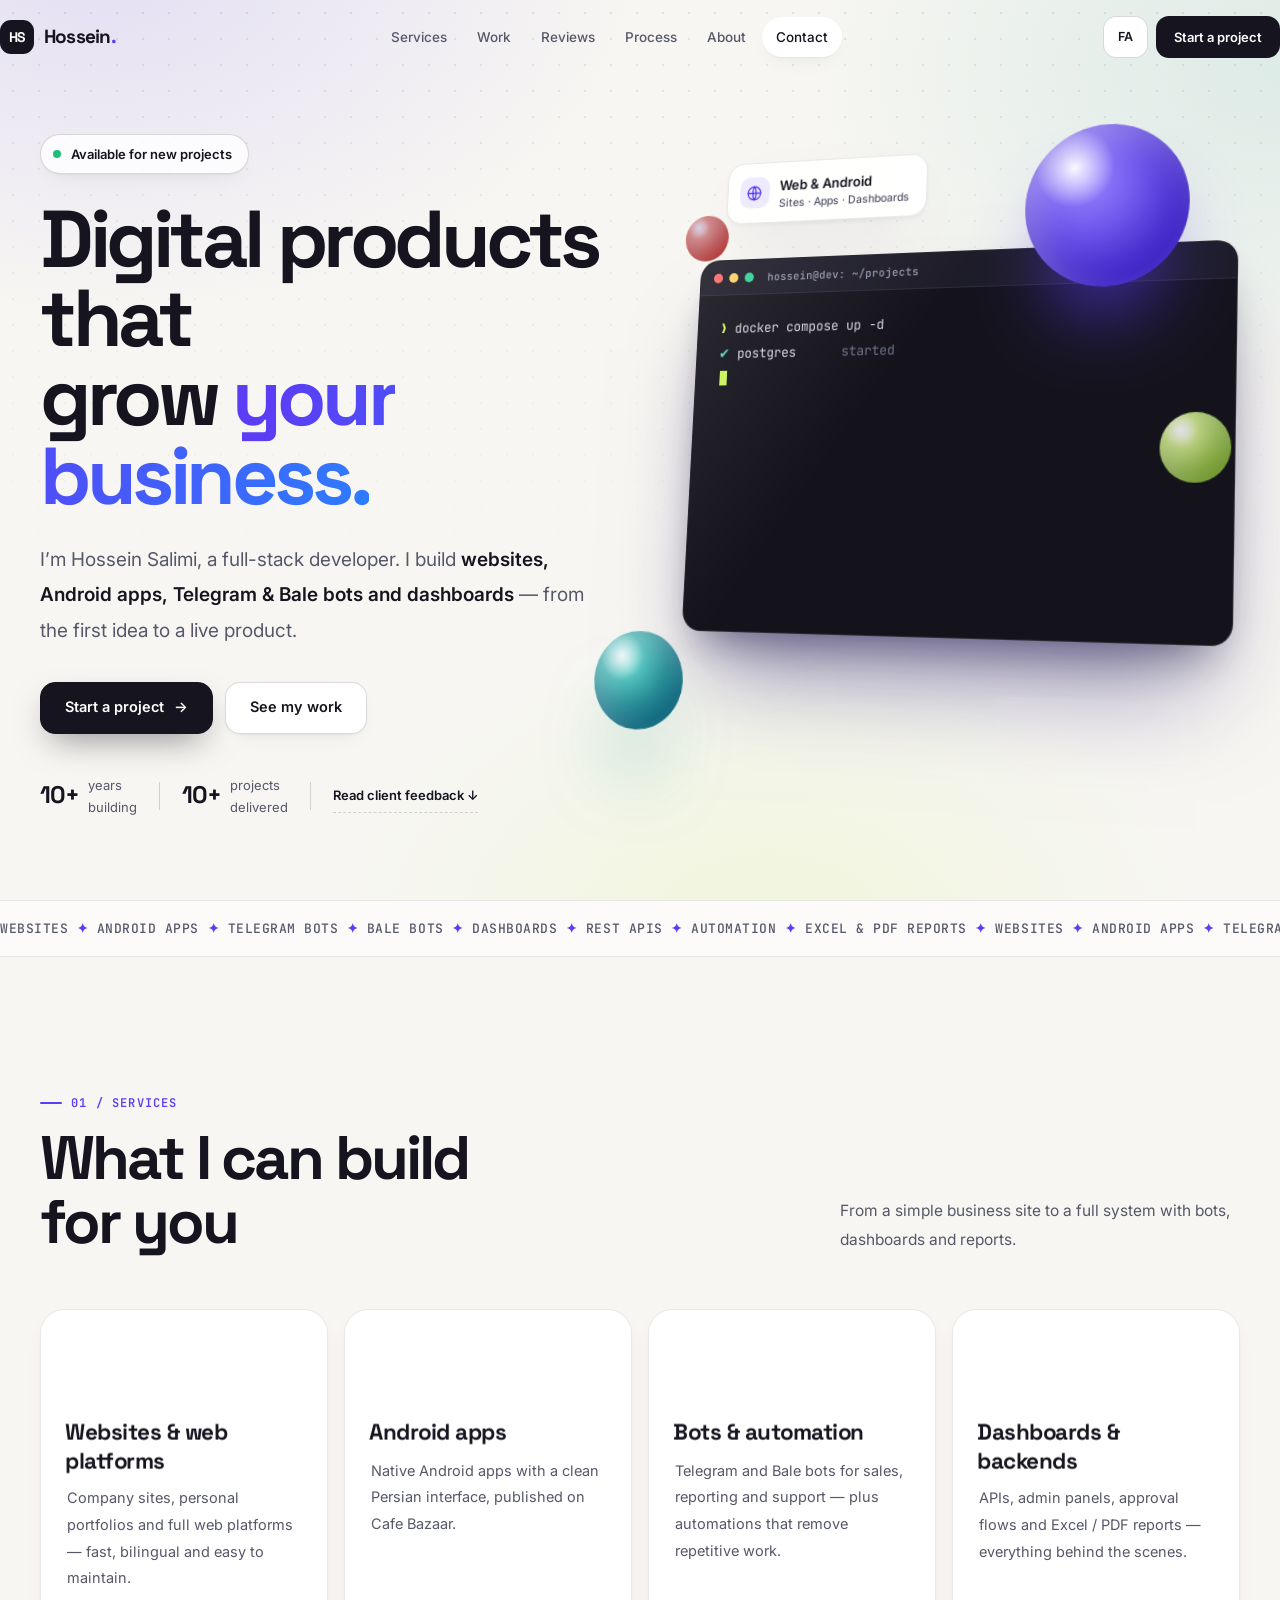
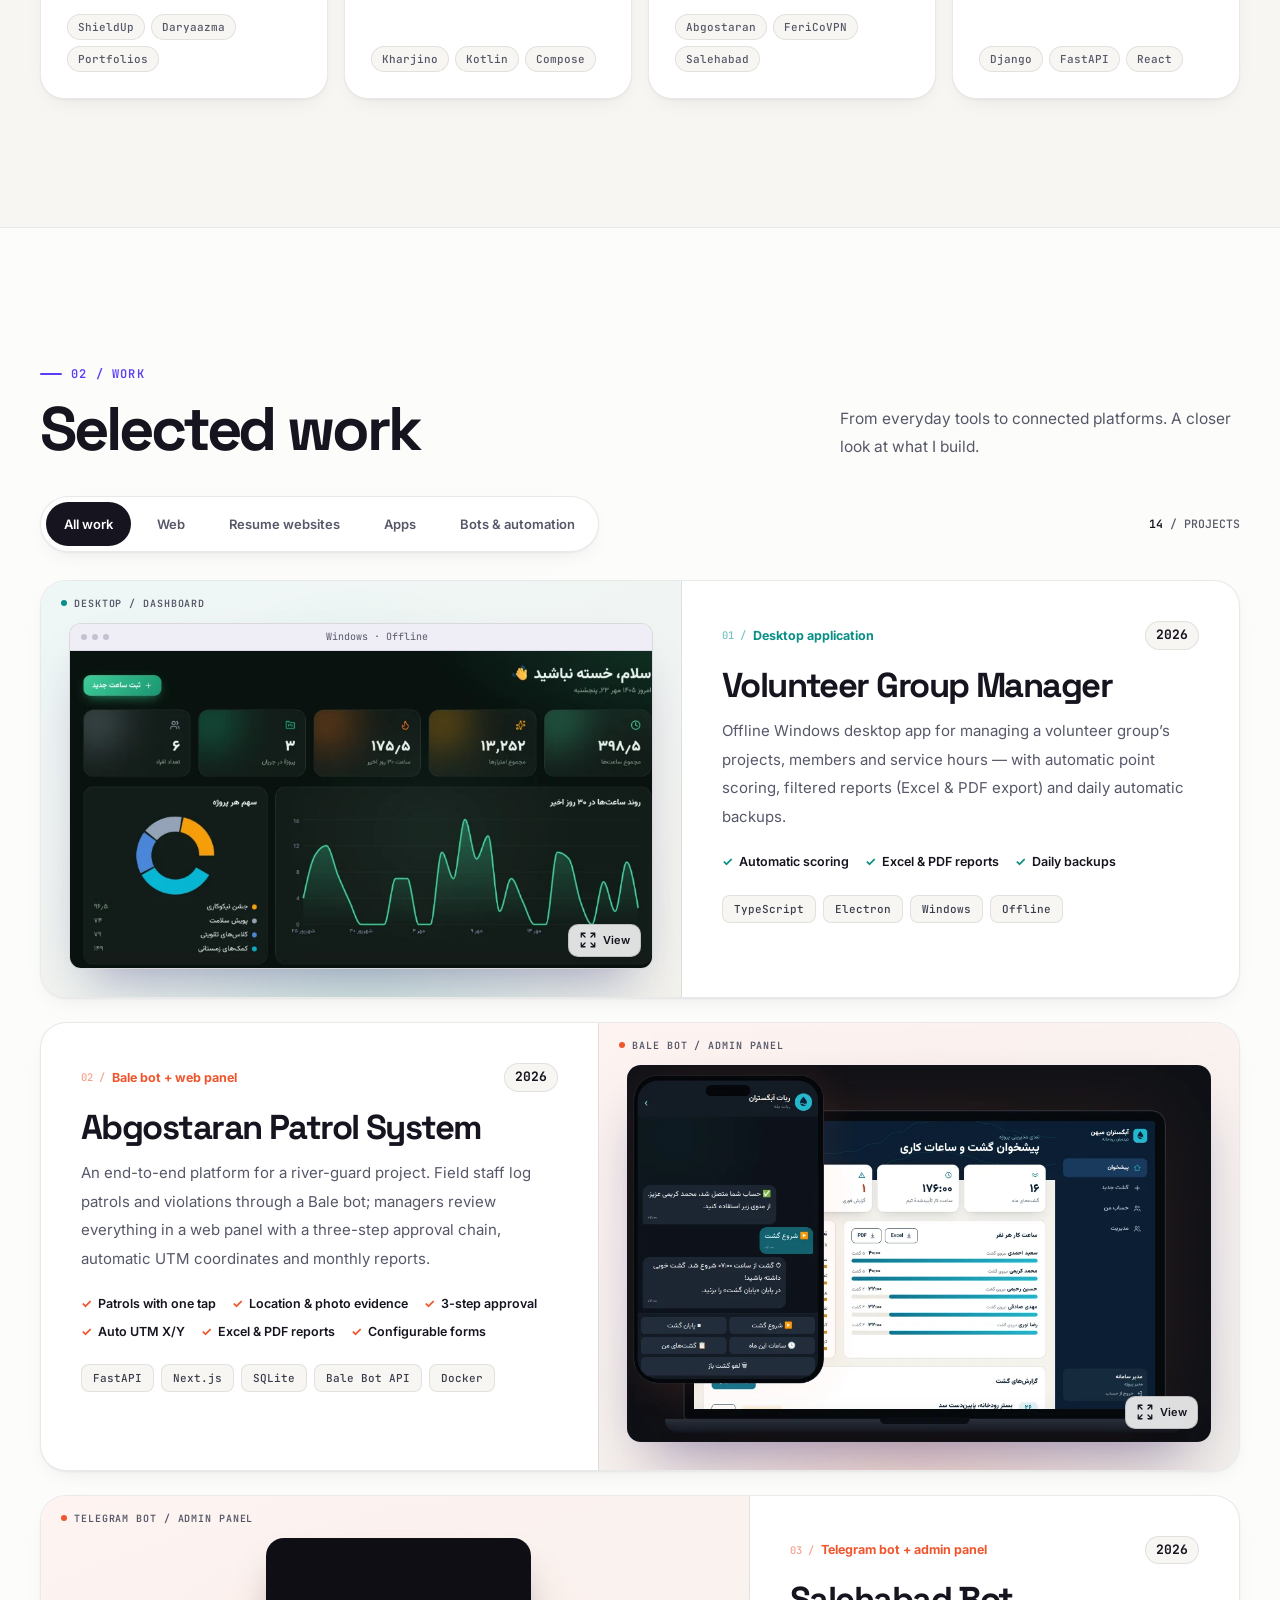
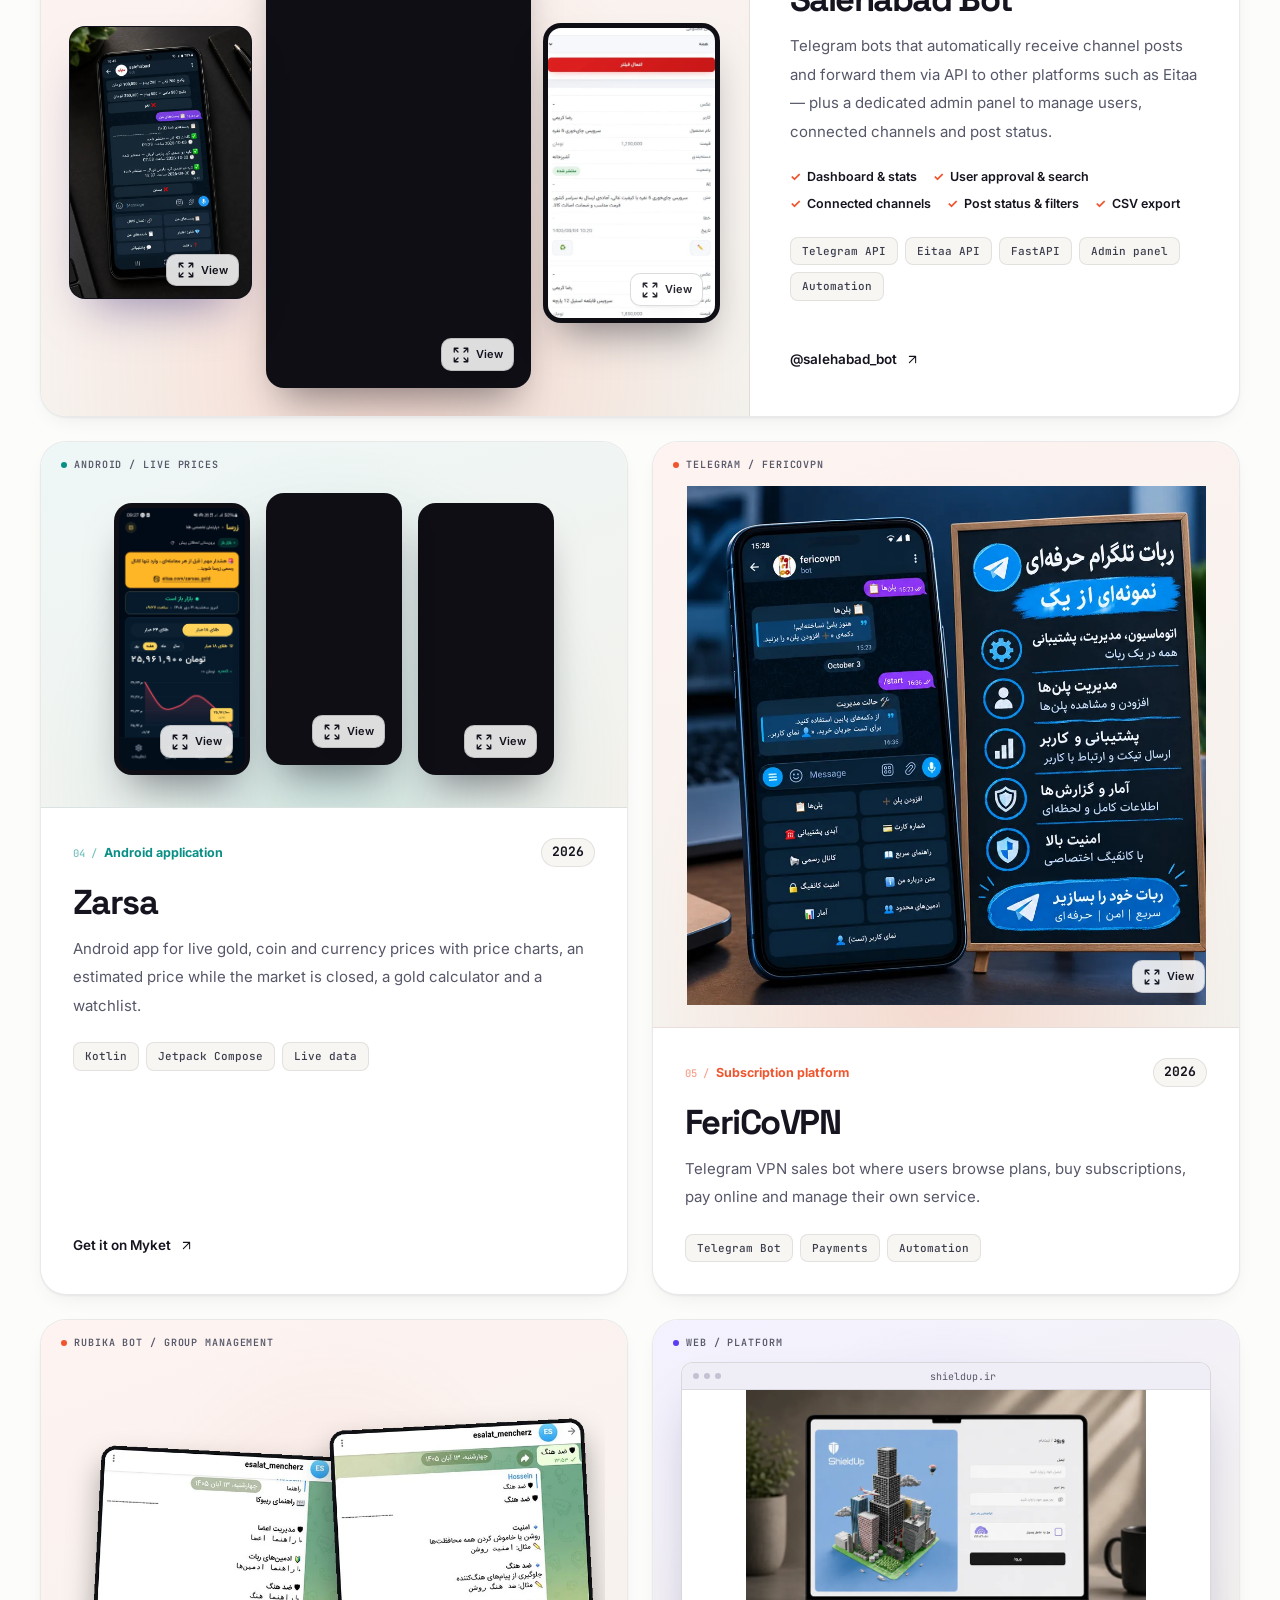
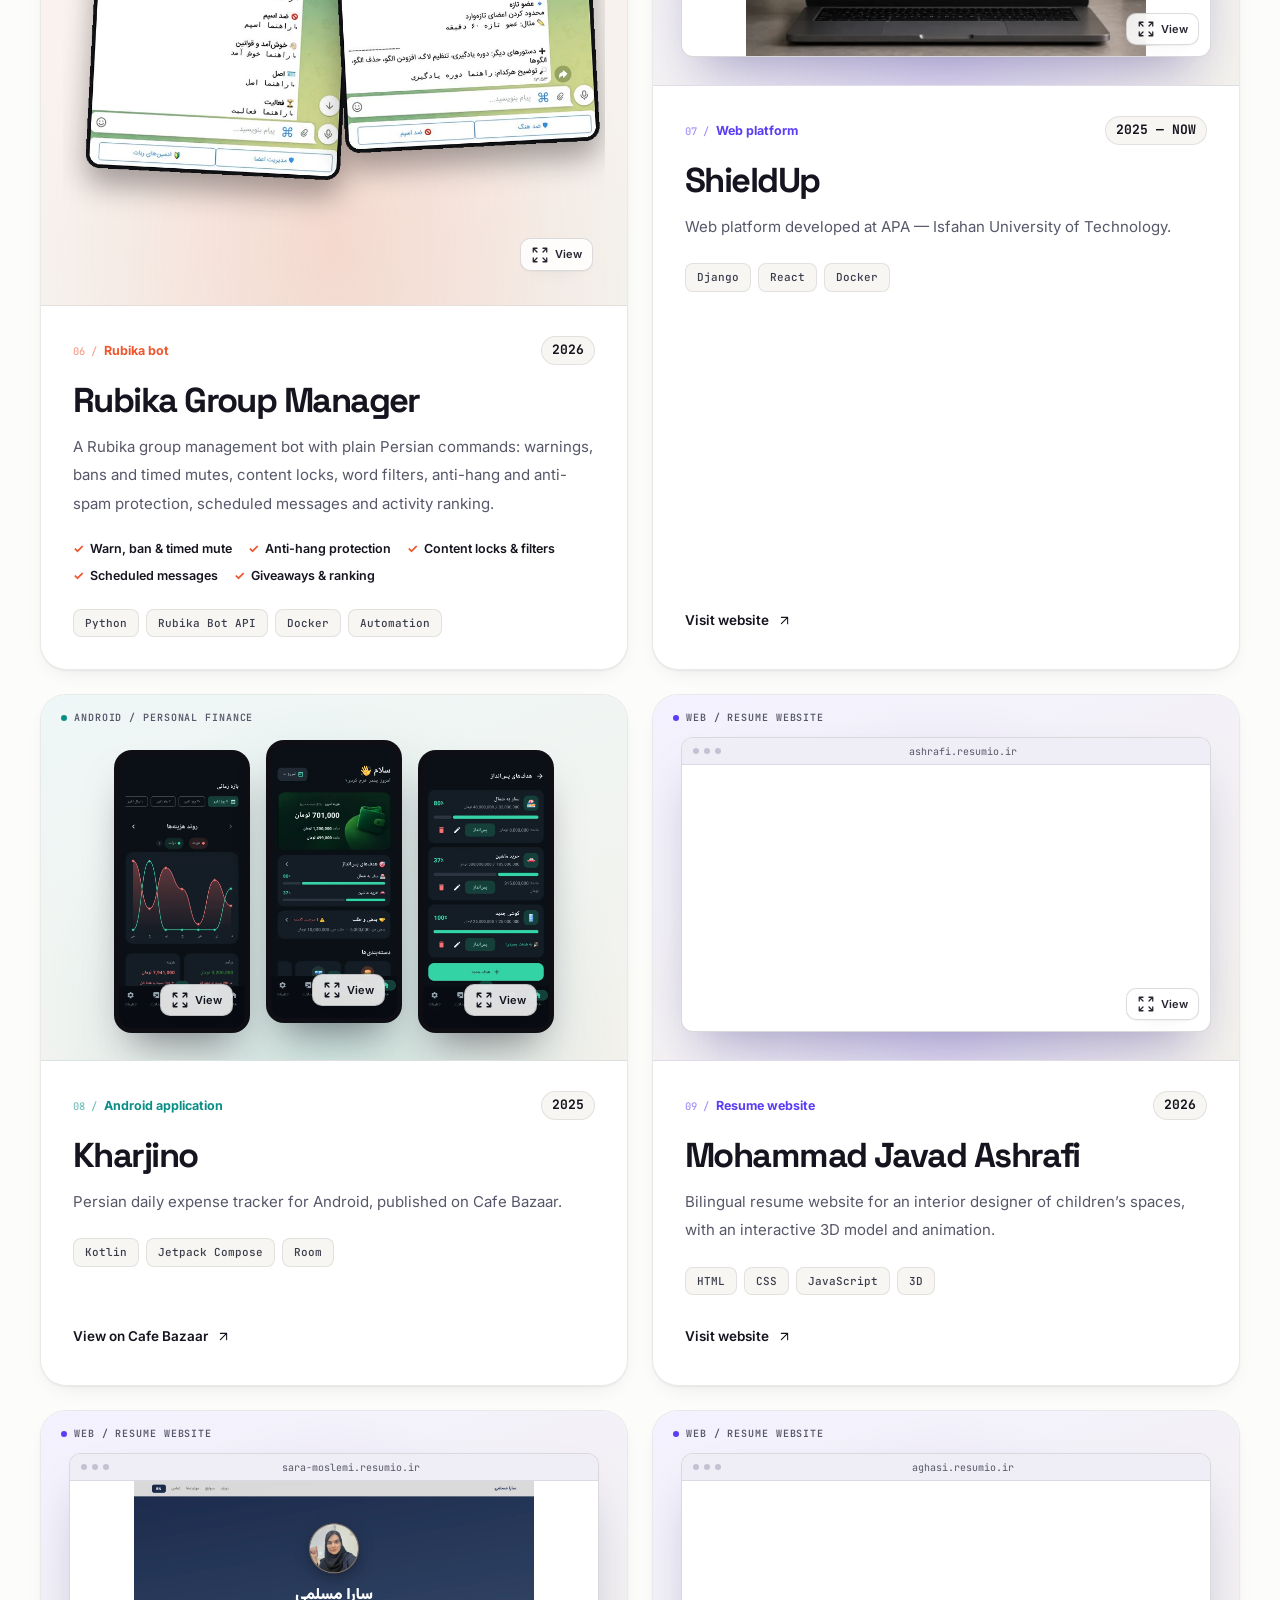
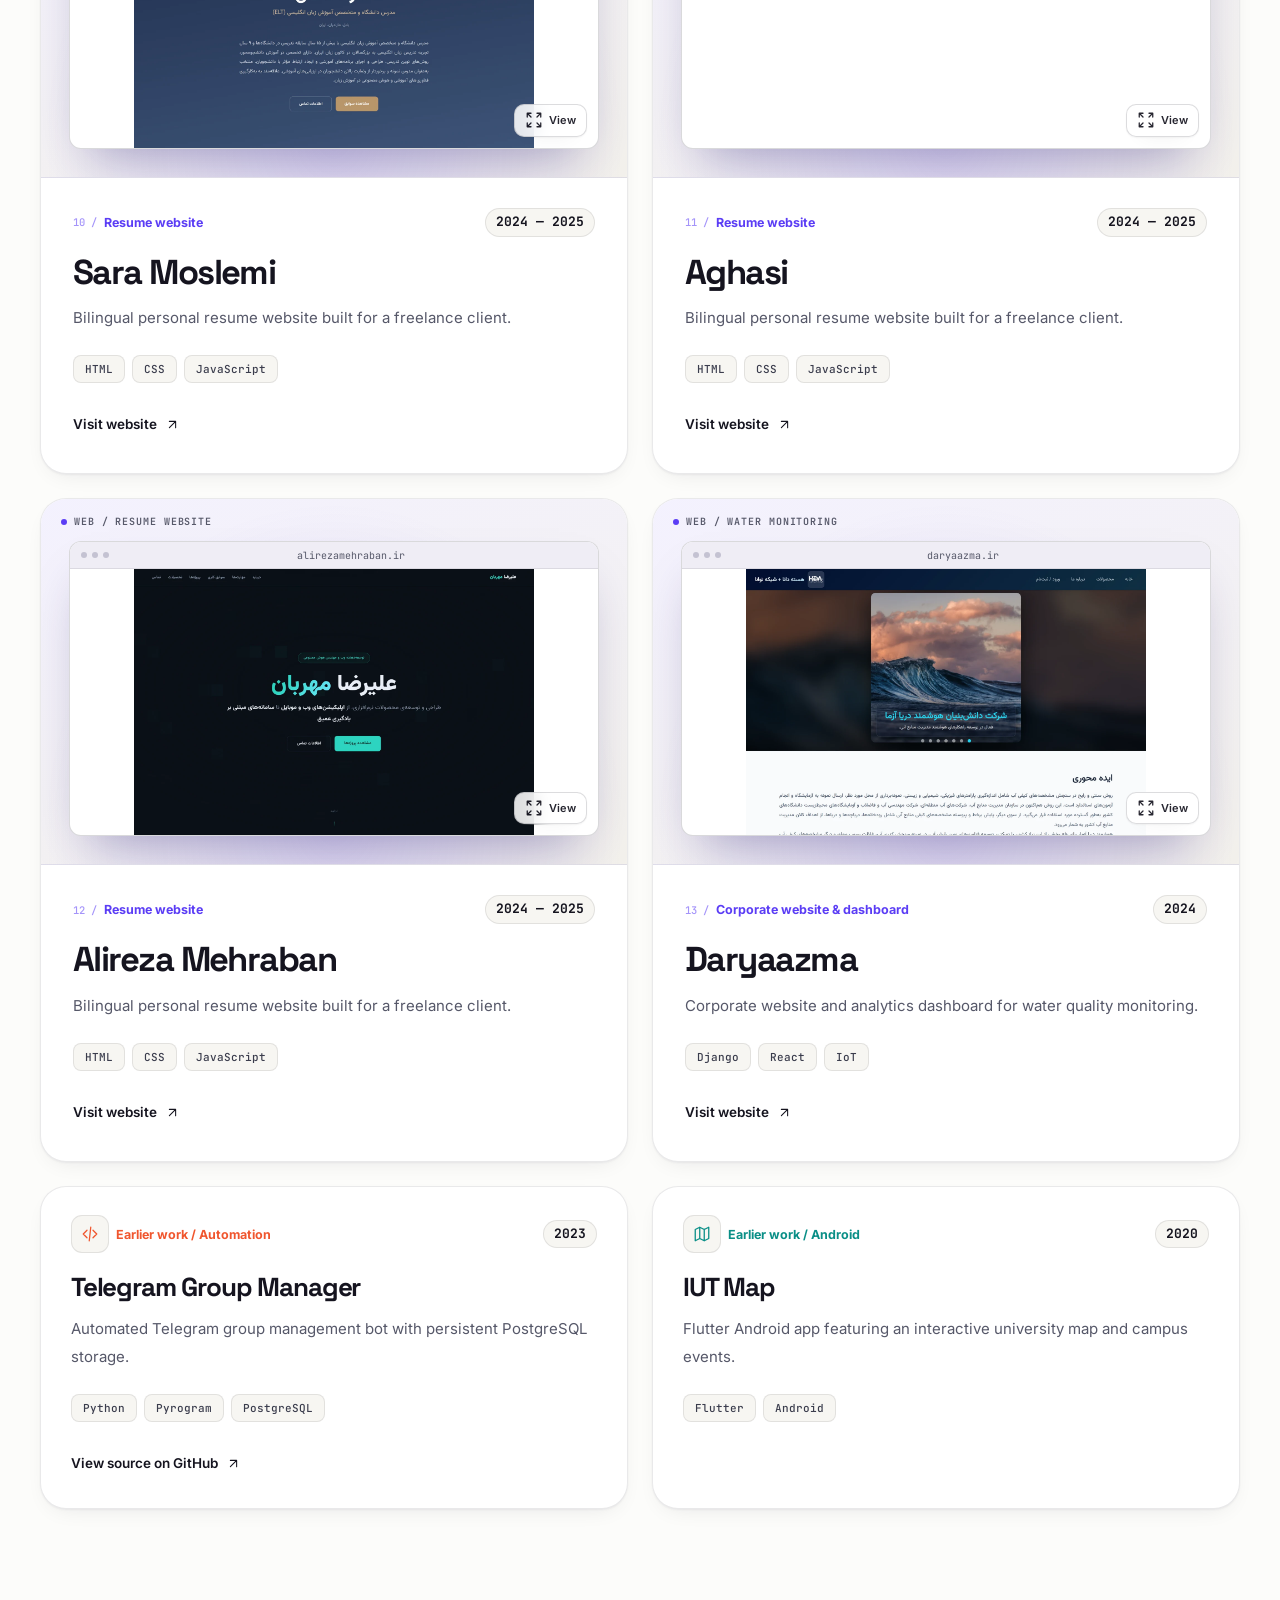
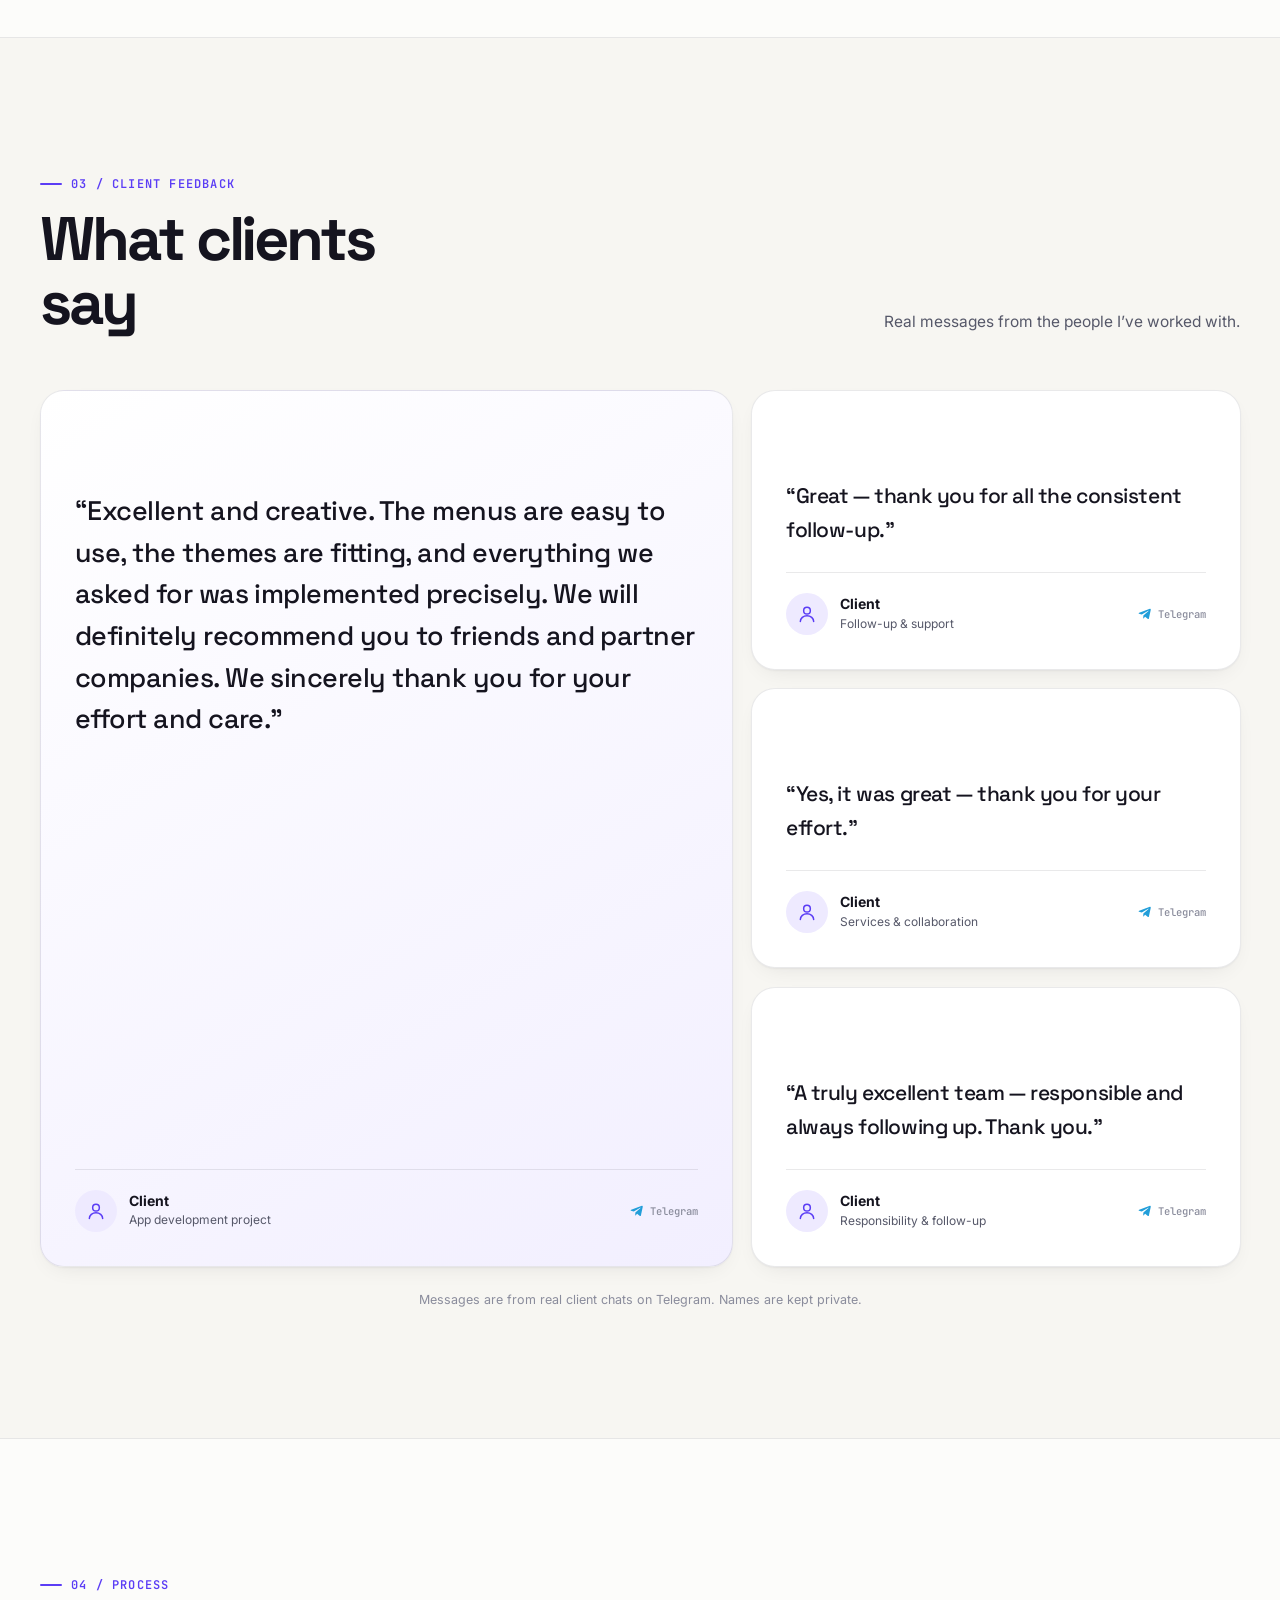
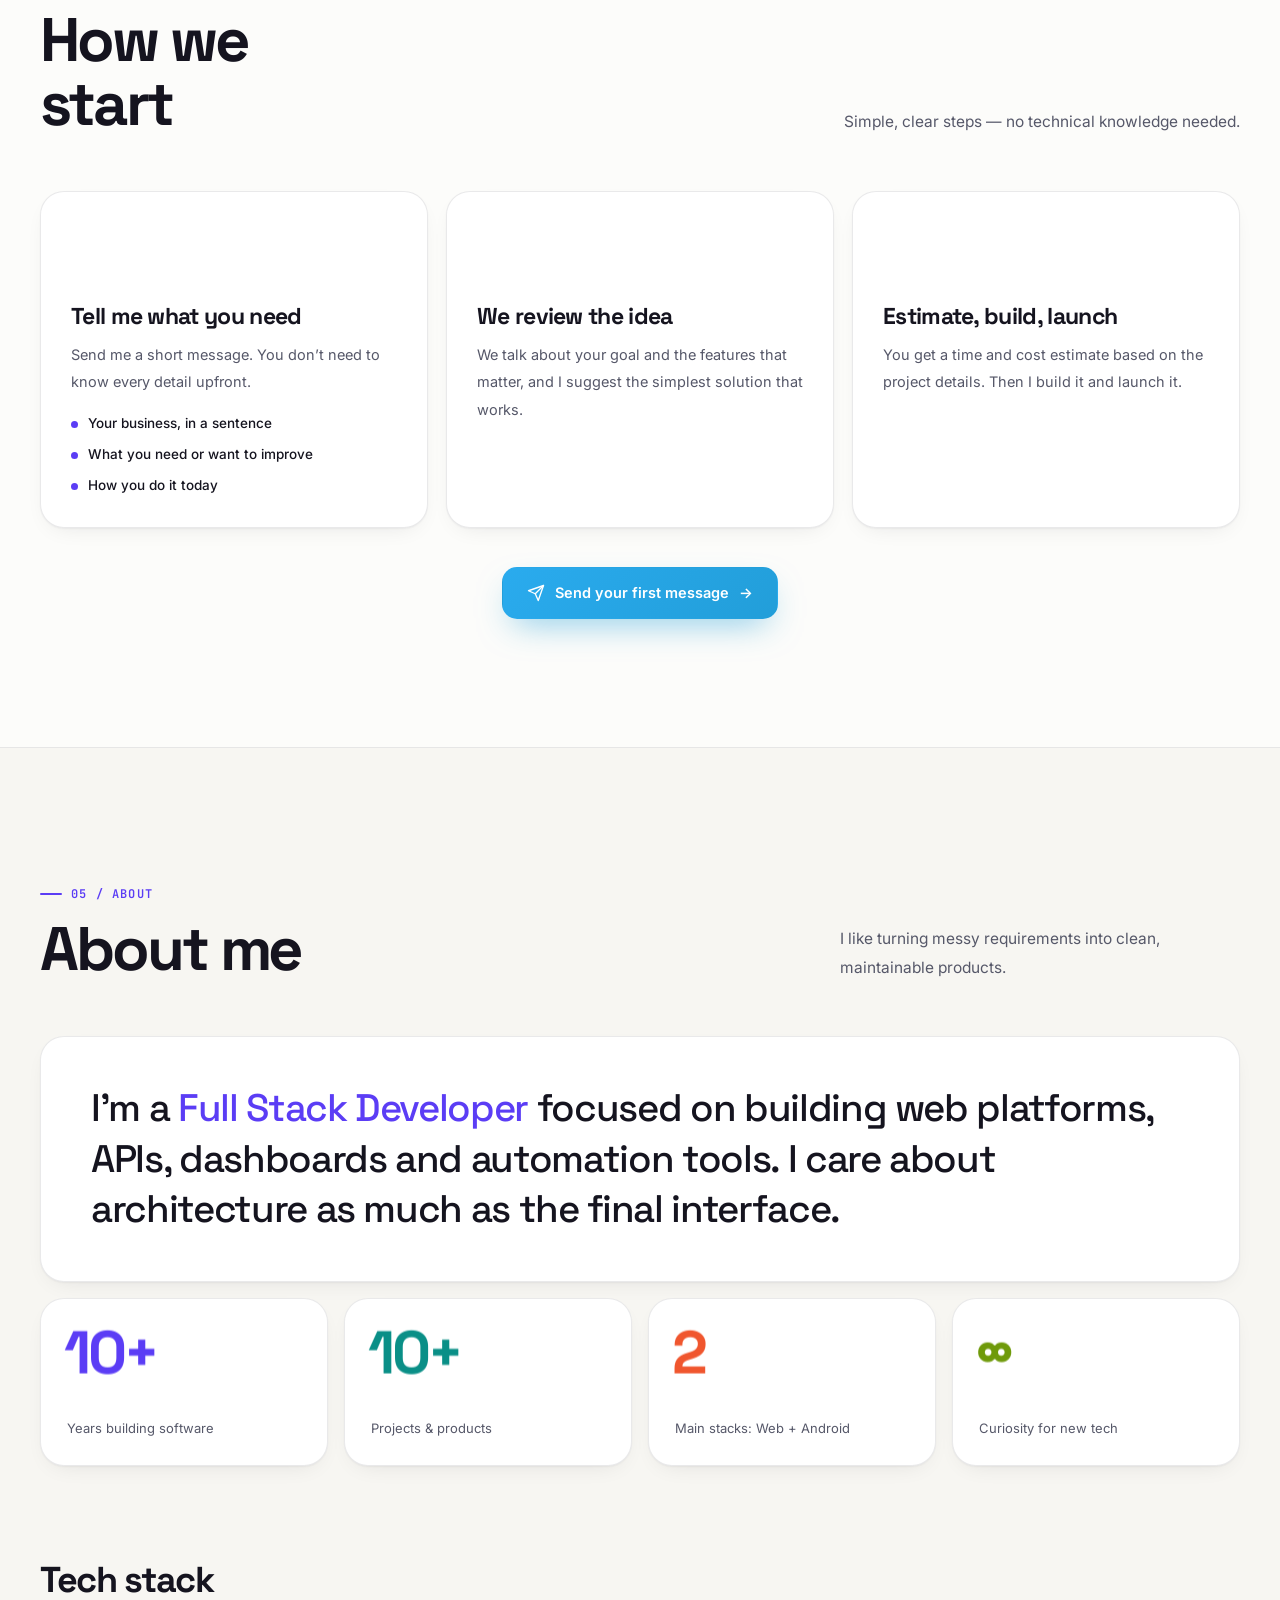
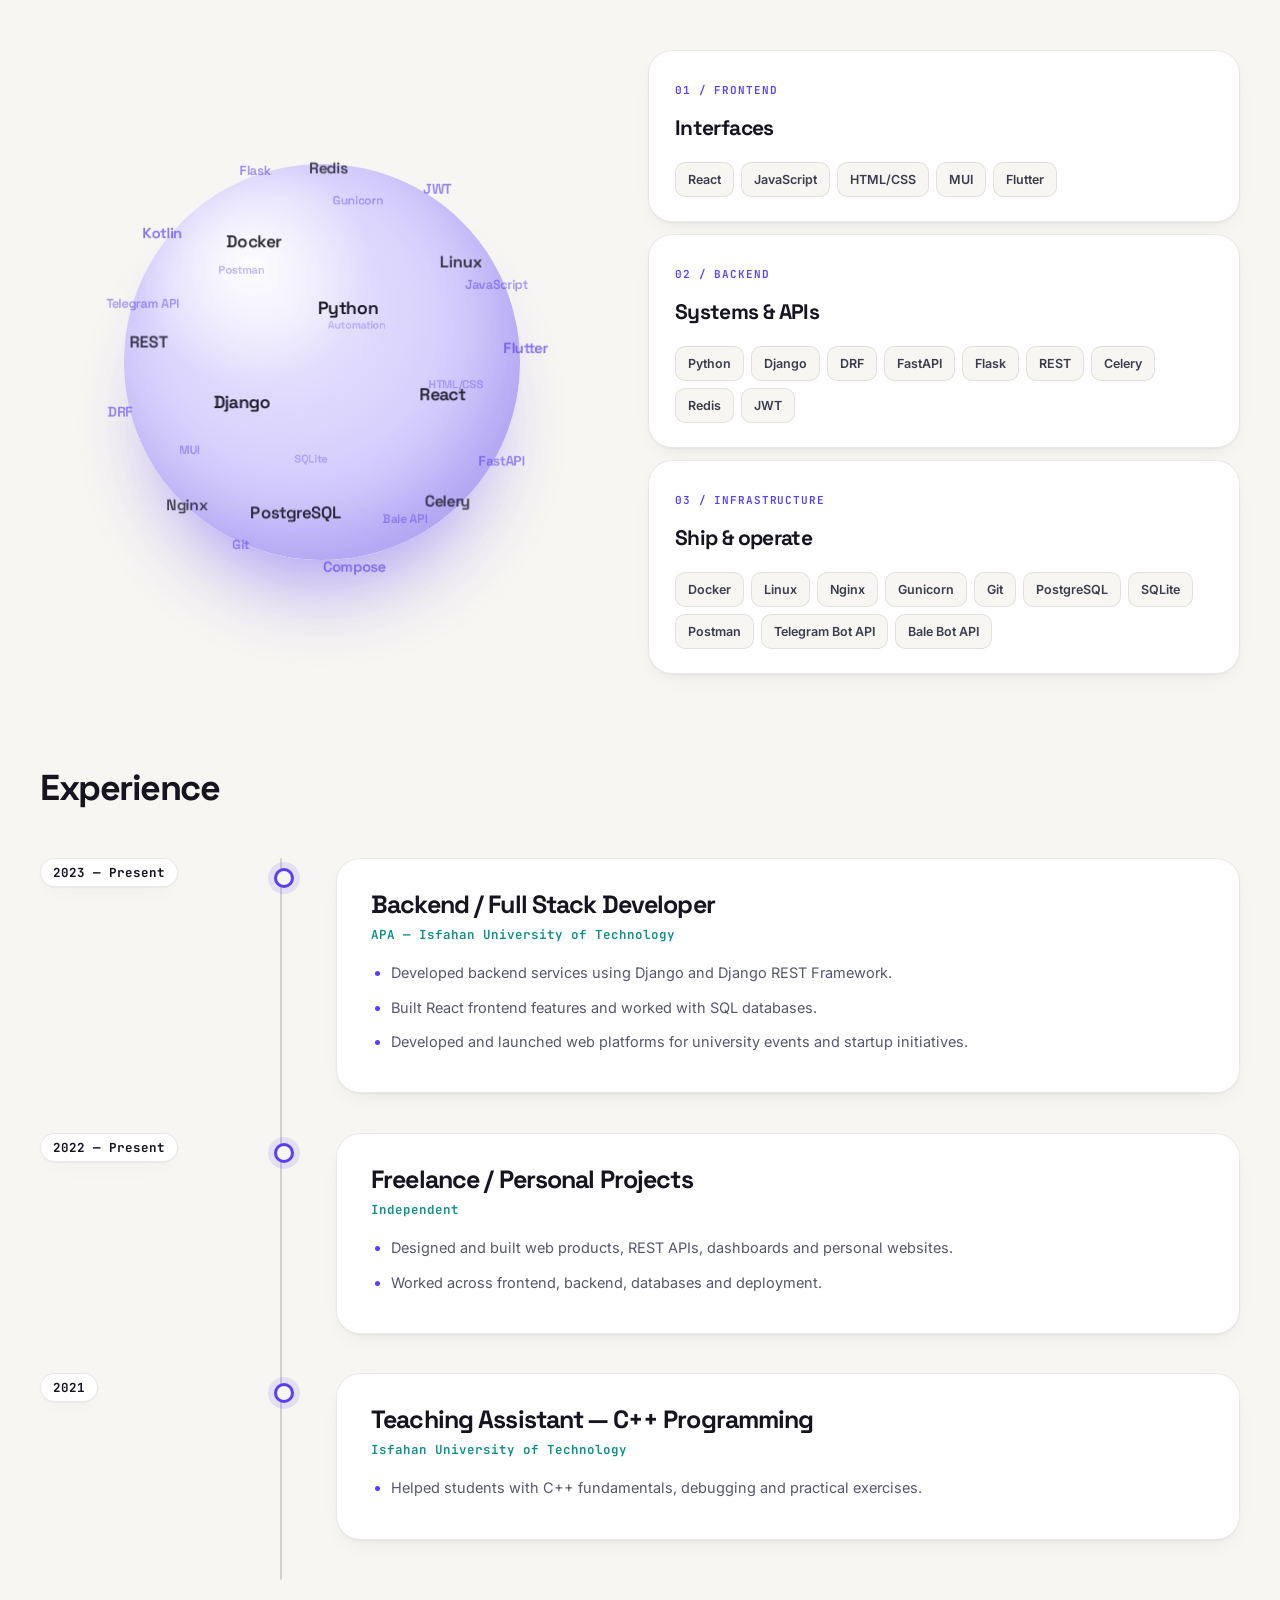
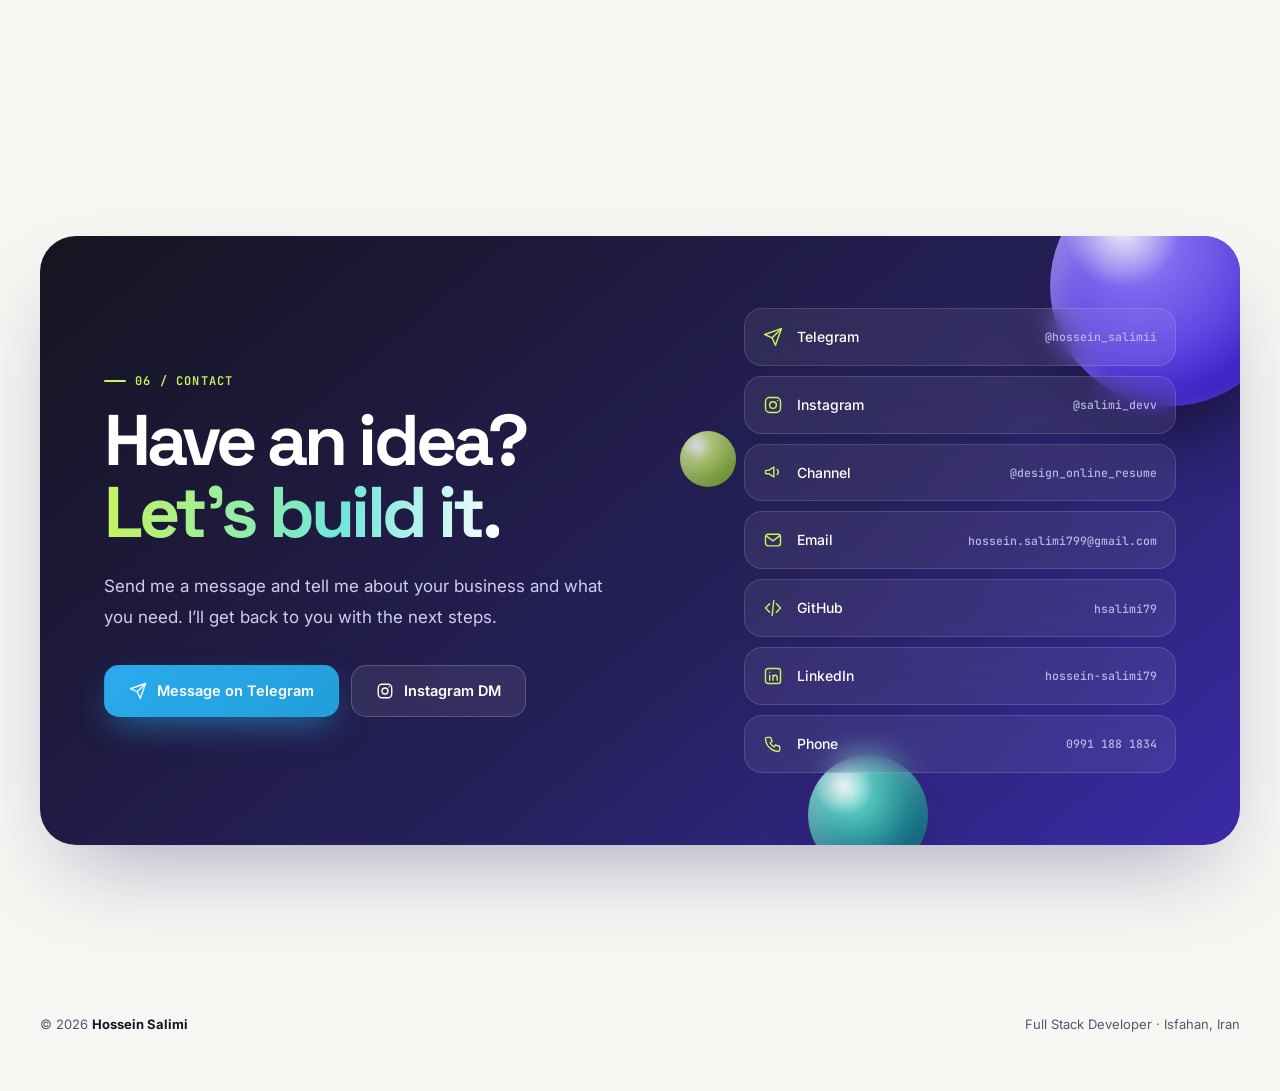
==== en/index.html @ 5cfdca9d "Add the Rubika group management bot as a new bot project New card with a two-screenshot collage of t" ====
<!DOCTYPE html>
<html lang="en" dir="ltr">
<head>
<meta charset="UTF-8">
<meta name="viewport" content="width=device-width, initial-scale=1.0">
<meta name="theme-color" content="#f7f6f2">
<meta name="color-scheme" content="light">
<title>Hossein Salimi — Websites, Apps & Bots for your business</title>
<meta name="description" content="Hossein Salimi — Full Stack Developer. I build websites, Android apps, Telegram and Bale bots and dashboards for businesses, from idea to launch.">
<meta property="og:title" content="Hossein Salimi — Websites, Apps & Bots for your business">
<meta property="og:description" content="Websites, Android apps, Telegram and Bale bots and dashboards, from the first idea to a live product.">
<meta property="og:type" content="website">
<!-- lang:start -->
<link rel="canonical" href="https://hossein-salimi.resumio.ir/en/">
<link rel="alternate" hreflang="fa" href="https://hossein-salimi.resumio.ir/">
<link rel="alternate" hreflang="en" href="https://hossein-salimi.resumio.ir/en/">
<link rel="alternate" hreflang="x-default" href="https://hossein-salimi.resumio.ir/">
<meta property="og:url" content="https://hossein-salimi.resumio.ir/en/">
<meta property="og:locale" content="en_US">
<!-- lang:end -->
<link rel="preconnect" href="https://fonts.googleapis.com">
<link rel="preconnect" href="https://fonts.gstatic.com" crossorigin>
<link href="https://fonts.googleapis.com/css2?family=Inter:wght@400;500;600;700&family=Space+Grotesk:wght@500;600;700&family=JetBrains+Mono:wght@400;500;600&family=Vazirmatn:wght@400;500;600;700;800&display=swap" rel="stylesheet">
<script type="application/ld+json">
{"@context":"https://schema.org","@type":"ProfessionalService","name":"Hossein Salimi","description":"Websites, Android apps, Telegram and Bale bots and dashboards for businesses.","url":"https://hsalimi79.github.io/","email":"hossein.salimi799@gmail.com","areaServed":"IR","address":{"@type":"PostalAddress","addressLocality":"Isfahan","addressCountry":"IR"},"sameAs":["https://github.com/hsalimi79","https://linkedin.com/in/hossein-salimi79","https://t.me/hossein_salimii"]}
</script>
<script>document.documentElement.classList.add('js')</script>
<style>
:root{
  --bg:#f7f6f2;--surface:#fff;--ink:#15141f;--muted:#565869;--soft:#8a8c9c;
  --line:rgba(21,20,31,.09);--line2:rgba(21,20,31,.16);
  --violet:#5b3df5;--violet-2:#7c63ff;--violet-soft:#eeeaff;
  --teal:#0a8f87;--teal-soft:#e2f6f3;--coral:#f0562e;--coral-soft:#ffece5;
  --lime:#c9f45c;--amber:#f5a623;
  --shadow-s:0 1px 2px rgba(21,20,31,.05),0 8px 24px -12px rgba(21,20,31,.12);
  --shadow-m:0 2px 4px rgba(21,20,31,.05),0 24px 60px -24px rgba(40,30,110,.28);
  --shadow-l:0 40px 90px -30px rgba(40,30,110,.38);
  --max:1200px;--display:"Space Grotesk",Vazirmatn,sans-serif;--mono:"JetBrains Mono",ui-monospace,monospace;
  --ease:cubic-bezier(.2,.8,.2,1);
}
*{box-sizing:border-box;margin:0;padding:0}
html{scroll-behavior:smooth;scroll-padding-top:88px}
body{background:var(--bg);color:var(--ink);font-family:Inter,Vazirmatn,sans-serif;line-height:1.7;overflow-x:hidden;-webkit-font-smoothing:antialiased}
body.fa{font-family:Vazirmatn,Inter,sans-serif}
a{color:inherit;text-decoration:none}
button{font:inherit;color:inherit}
img{max-width:100%}
::selection{background:var(--violet);color:#fff}
:focus-visible{outline:2px solid var(--violet);outline-offset:3px;border-radius:8px}
.container{width:min(var(--max),calc(100% - 48px));margin-inline:auto}

/* ambient background */
.paper{position:fixed;inset:0;z-index:-3;pointer-events:none;background:
 radial-gradient(900px 600px at 8% -5%,rgba(124,99,255,.16),transparent 60%),
 radial-gradient(800px 560px at 100% 8%,rgba(10,143,135,.11),transparent 60%),
 radial-gradient(700px 500px at 60% 105%,rgba(201,244,92,.16),transparent 60%),var(--bg)}
.dots{position:fixed;inset:0;z-index:-2;pointer-events:none;opacity:.55;background-image:radial-gradient(rgba(21,20,31,.16) 1px,transparent 1.3px);background-size:26px 26px;mask-image:linear-gradient(180deg,#000 0,transparent 70%);-webkit-mask-image:linear-gradient(180deg,#000 0,transparent 70%)}
.progress{position:fixed;top:0;left:0;height:3px;width:100%;z-index:60;transform-origin:0 50%;transform:scaleX(0);background:linear-gradient(90deg,var(--violet),var(--teal),var(--lime))}

/* topbar */
.topbar{position:fixed;top:0;inset-inline:0;height:74px;z-index:50;display:flex;align-items:center;transition:background .3s,box-shadow .3s,backdrop-filter .3s}
.topbar.scrolled{background:rgba(247,246,242,.82);backdrop-filter:blur(16px) saturate(1.4);-webkit-backdrop-filter:blur(16px) saturate(1.4);box-shadow:0 1px 0 var(--line)}
.nav{display:flex;align-items:center;justify-content:space-between;width:100%;gap:16px}
.logo{display:flex;align-items:center;gap:10px;font-family:var(--display);font-weight:700;font-size:19px;letter-spacing:-.04em}
.logo i{display:grid;place-items:center;width:34px;height:34px;border-radius:11px;background:var(--ink);color:#fff;font:700 14px var(--display);font-style:normal;letter-spacing:-.02em}
.logo b{font-weight:700}.logo b span{color:var(--violet)}
.navlinks{display:flex;gap:2px;font-size:13.5px;font-weight:500;color:var(--muted)}
.navlinks a{padding:9px 14px;border-radius:99px;transition:color .2s,background .2s}
.navlinks a:hover{color:var(--ink);background:rgba(21,20,31,.05)}
.navlinks a.active{color:var(--ink);background:var(--surface);box-shadow:var(--shadow-s)}
.actions{display:flex;align-items:center;gap:8px}
.iconbtn,.langbtn{height:42px;min-width:44px;border:1px solid var(--line2);background:var(--surface);color:var(--ink);border-radius:13px;cursor:pointer;transition:.2s;font-weight:600;font-size:12.5px}
.langbtn{padding:0 14px;display:inline-flex;align-items:center;justify-content:center}
.iconbtn:hover,.langbtn:hover{border-color:var(--violet);color:var(--violet)}
.nav-cta{display:inline-flex;align-items:center;gap:8px;height:42px;padding:0 18px;border-radius:13px;background:var(--ink);color:#fff;font-size:13px;font-weight:600;transition:transform .25s var(--ease),box-shadow .25s}
.nav-cta:hover{transform:translateY(-2px);box-shadow:0 12px 24px -10px rgba(21,20,31,.5)}

/* buttons */
.btn{display:inline-flex;align-items:center;gap:10px;min-height:52px;padding:0 24px;border-radius:15px;border:1px solid var(--line2);background:var(--surface);font-size:14.5px;font-weight:600;transition:transform .3s var(--ease),box-shadow .3s,border-color .2s,background .2s;box-shadow:var(--shadow-s)}
.btn:hover{border-color:var(--violet);box-shadow:var(--shadow-m)}
.btn.primary{background:var(--ink);border-color:var(--ink);color:#fff;box-shadow:0 14px 34px -12px rgba(21,20,31,.55)}
.btn.primary:hover{background:var(--violet);border-color:var(--violet);box-shadow:0 18px 40px -12px rgba(91,61,245,.6)}
.btn.tg{background:linear-gradient(135deg,#2aabee,#229ed9);border-color:transparent;color:#fff;box-shadow:0 14px 34px -12px rgba(34,158,217,.6)}
.btn svg{width:18px;height:18px;flex-shrink:0;fill:none;stroke:currentColor;stroke-width:1.8;stroke-linecap:round;stroke-linejoin:round}
.arrow{transition:transform .25s var(--ease)}
.btn:hover .arrow{transform:translateX(4px)}
[dir=rtl] .arrow{transform:scaleX(-1)}
[dir=rtl] .btn:hover .arrow{transform:scaleX(-1) translateX(4px)}

/* hero */
.hero{position:relative;min-height:100vh;min-height:100svh;padding:132px 0 80px;display:grid;grid-template-columns:minmax(0,1.05fr) minmax(0,.95fr);align-items:center;gap:48px}
.kicker{display:inline-flex;align-items:center;gap:10px;padding:8px 16px 8px 12px;border:1px solid var(--line2);background:rgba(255,255,255,.8);border-radius:99px;font-size:13px;font-weight:600;margin-bottom:26px;box-shadow:var(--shadow-s)}
.kicker i{width:8px;height:8px;border-radius:50%;background:#1fbf75;animation:ping 2s infinite}
@keyframes ping{70%{box-shadow:0 0 0 9px rgba(31,191,117,0)}0%{box-shadow:0 0 0 0 rgba(31,191,117,.5)}100%{box-shadow:0 0 0 0 rgba(31,191,117,0)}}
.hero h1{font-family:var(--display);font-size:clamp(44px,6.3vw,90px);line-height:.98;letter-spacing:-.055em;font-weight:700}
.fa .hero h1{font-size:clamp(40px,5.4vw,76px);line-height:1.22;letter-spacing:-.03em;font-weight:800}
.gradient{background:linear-gradient(100deg,var(--violet) 5%,#2e7bff 50%,var(--teal) 95%);background-size:200% 100%;-webkit-background-clip:text;background-clip:text;color:transparent;animation:shimmer 8s ease-in-out infinite alternate}
@keyframes shimmer{to{background-position:100% 0}}
.hero-copy{max-width:560px;color:var(--muted);font-size:19px;line-height:1.85;margin-top:26px}
.hero-copy strong{color:var(--ink);font-weight:600}
.ctas{display:flex;gap:12px;margin-top:34px;flex-wrap:wrap}
.trust{display:flex;align-items:center;gap:22px;margin-top:40px;flex-wrap:wrap;color:var(--muted);font-size:13px}
.trust div{display:flex;align-items:center;gap:9px}
.trust b{direction:ltr;unicode-bidi:isolate;display:inline-block;font-family:var(--display);font-size:24px;color:var(--ink);letter-spacing:-.04em;font-weight:700}
.trust span.sep{width:1px;height:28px;background:var(--line2)}

/* hero stage: 3D terminal + orbs */
.stage{position:relative;height:580px;perspective:1600px}
.deck{position:absolute;inset:0;transform-style:preserve-3d;transform:rotateY(var(--ry,-16deg)) rotateX(var(--rx,7deg));transition:transform .25s ease-out}
[dir=rtl] .deck{--ry:16deg}
.orb{position:absolute;border-radius:50%;will-change:transform;
 background:radial-gradient(circle at 30% 26%,rgba(255,255,255,.95) 0,rgba(255,255,255,0) 24%),radial-gradient(circle at 36% 32%,var(--o1),var(--o2) 72%);
 box-shadow:inset -16px -22px 46px rgba(30,10,120,.28),inset 10px 10px 30px rgba(255,255,255,.35),0 50px 70px -26px var(--os)}
.orb-1{--o1:#9b86ff;--o2:#4a2ee0;--os:rgba(91,61,245,.7);width:150px;height:150px;top:-2%;inset-inline-end:6%;transform:translateZ(150px);animation:bob 7s ease-in-out infinite}
.orb-2{--o1:#6fe7d9;--o2:#08877f;--os:rgba(10,143,135,.65);width:88px;height:88px;bottom:6%;inset-inline-start:-2%;transform:translateZ(210px);animation:bob 8s ease-in-out -3s infinite}
.orb-3{--o1:#e6ff8a;--o2:#8cc90f;--os:rgba(140,201,15,.6);width:58px;height:58px;top:46%;inset-inline-end:-3%;transform:translateZ(240px);animation:bob 6s ease-in-out -1s infinite}
.orb-4{--o1:#ffb199;--o2:#e8431a;--os:rgba(240,86,46,.55);width:46px;height:46px;top:8%;inset-inline-start:2%;transform:translateZ(120px);animation:bob 9s ease-in-out -5s infinite}
@keyframes bob{50%{translate:0 -16px}}
.screen{position:absolute;border-radius:20px;overflow:hidden;border:1px solid rgba(255,255,255,.1);background:#14131c;box-shadow:0 60px 90px -30px rgba(40,30,110,.55),0 24px 40px -20px rgba(21,20,31,.5);transform-style:preserve-3d}
.screen:after{content:"";position:absolute;inset:0;background:linear-gradient(125deg,rgba(255,255,255,.1),transparent 36%);pointer-events:none}
.screen .bar{height:36px;display:flex;align-items:center;gap:7px;padding:0 14px;background:#1d1c28;border-bottom:1px solid rgba(255,255,255,.07);font:500 11px var(--mono);color:#9a9cb4;direction:ltr}
.screen .bar i{width:10px;height:10px;border-radius:50%;background:#3a3b4d}
.screen .bar i:nth-child(1){background:#ff6b6b}.screen .bar i:nth-child(2){background:#ffd166}.screen .bar i:nth-child(3){background:#34d399}
.screen .bar span{margin-inline-start:8px}
.term{inset-inline:0;top:13%;transform:translateZ(60px);animation:bob 8s ease-in-out infinite;direction:ltr;text-align:left}
.term pre{font-family:var(--mono);font-size:13.5px;line-height:1.9;color:#d8d9e6;padding:22px 24px 26px;min-height:340px;white-space:pre-wrap;word-break:break-word}
.term .p{color:#c9f45c}.term .ok{color:#52e0c4}.term .dim{color:#6f7188}.term .hl{color:#a99bff}
.term .cur{display:inline-block;width:8px;height:15px;background:#c9f45c;vertical-align:-2px;margin-left:2px;animation:blink 1s steps(2) infinite}
@keyframes blink{50%{opacity:0}}
.chip3d{position:absolute;display:flex;align-items:center;gap:10px;padding:11px 16px 11px 12px;border-radius:16px;background:rgba(255,255,255,.92);border:1px solid var(--line);box-shadow:var(--shadow-m);font-size:13px;font-weight:600;white-space:nowrap;backdrop-filter:blur(10px)}
.chip3d i{display:grid;place-items:center;width:30px;height:30px;border-radius:10px;font-style:normal;font-size:15px}
.chip3d small{display:block;font-size:10.5px;font-weight:500;color:var(--muted);line-height:1.3}
.chip3d.c1{bottom:3%;inset-inline-end:2%;transform:translateZ(190px);animation:bob 7s ease-in-out -2s infinite}
.chip3d.c1 i{background:var(--teal-soft);color:var(--teal)}
.chip3d.c2{top:2%;inset-inline-start:14%;transform:translateZ(170px);animation:bob 8s ease-in-out -4s infinite}
.chip3d.c2 i{background:var(--violet-soft);color:var(--violet)}

/* marquee */
.marquee{border-block:1px solid var(--line);overflow:hidden;white-space:nowrap;color:var(--muted);font:500 13px var(--mono);letter-spacing:.04em;padding:19px 0;background:rgba(255,255,255,.6);direction:ltr}
.marquee-track{display:inline-block;animation:move 40s linear infinite}
.marquee span{margin:0 26px}.marquee b{color:var(--violet)}
@keyframes move{to{transform:translateX(-50%)}}

/* sections */
.section{padding:128px 0;position:relative}
.section.alt{background:rgba(255,255,255,.62);border-block:1px solid var(--line)}
.section-head{display:flex;align-items:flex-end;justify-content:space-between;gap:30px;margin-bottom:54px}
.eyebrow{display:inline-flex;align-items:center;gap:9px;color:var(--violet);font:600 12px var(--mono);letter-spacing:.1em;margin-bottom:16px}
.eyebrow:before{content:"";width:22px;height:2px;background:currentColor;border-radius:2px}
.section-title{font-family:var(--display);font-size:clamp(36px,4.8vw,64px);letter-spacing:-.05em;line-height:1.04;font-weight:700}
.fa .section-title{letter-spacing:-.02em;line-height:1.3;font-weight:800}
.section-note{color:var(--muted);max-width:400px;font-size:15.5px;line-height:1.85}

/* reveal (individual props so 3D tilt owns `transform`) */
.js .rv{opacity:0;translate:0 34px;transition:opacity .9s var(--ease),translate .9s var(--ease);transition-delay:var(--d,0s)}
.js .rv.show{opacity:1;translate:0 0}

/* card base with tilt + spotlight */
.card{position:relative;border:1px solid var(--line);border-radius:24px;background:var(--surface);box-shadow:var(--shadow-s);transform-style:preserve-3d;transform:perspective(1200px) rotateX(var(--rx,0deg)) rotateY(var(--ry,0deg));transition:transform .5s var(--ease),box-shadow .4s,border-color .3s;will-change:transform}
.card.tilting{transition:transform .08s linear,box-shadow .4s,border-color .3s}
.card:before{content:"";position:absolute;inset:0;border-radius:inherit;pointer-events:none;opacity:0;transition:opacity .35s;background:radial-gradient(380px circle at var(--mx,50%) var(--my,50%),rgba(91,61,245,.09),transparent 60%)}
.card:hover:before{opacity:1}
.card:hover{box-shadow:var(--shadow-m);border-color:rgba(91,61,245,.28)}

/* services */
.services{display:grid;grid-template-columns:repeat(4,minmax(0,1fr));gap:16px}
.service{padding:28px 26px 26px;display:flex;flex-direction:column;min-height:330px}
.s-ico{display:grid;place-items:center;width:56px;height:56px;border-radius:17px;margin-bottom:26px;transform:translateZ(34px);box-shadow:0 14px 28px -12px var(--sh)}
.s-ico svg{width:27px;height:27px;fill:none;stroke:currentColor;stroke-width:1.7;stroke-linecap:round;stroke-linejoin:round}
.service:nth-child(1) .s-ico{background:var(--violet-soft);color:var(--violet);--sh:rgba(91,61,245,.5)}
.service:nth-child(2) .s-ico{background:var(--teal-soft);color:var(--teal);--sh:rgba(10,143,135,.5)}
.service:nth-child(3) .s-ico{background:var(--coral-soft);color:var(--coral);--sh:rgba(240,86,46,.45)}
.service:nth-child(4) .s-ico{background:#eef6d4;color:#5b7d0a;--sh:rgba(120,160,10,.45)}
.service h3{font-family:var(--display);font-size:22px;letter-spacing:-.03em;line-height:1.25;margin-bottom:10px;transform:translateZ(20px)}
.fa .service h3{letter-spacing:-.01em;font-weight:800}
.service p{color:var(--muted);font-size:14.5px;line-height:1.85}
.service .eg{margin-top:auto;padding-top:22px;display:flex;flex-wrap:wrap;gap:6px}
.eg span{font:500 11px var(--mono);padding:5px 10px;border-radius:99px;background:var(--bg);border:1px solid var(--line);color:var(--muted)}

/* work */
#projects .section-head{margin-bottom:34px}
.work-toolbar{display:flex;align-items:center;justify-content:space-between;gap:20px;margin-bottom:28px}
.work-filters{display:flex;flex-wrap:wrap;gap:8px;padding:5px;background:var(--surface);border:1px solid var(--line);border-radius:99px;box-shadow:var(--shadow-s)}
.work-filter{border:0;background:transparent;border-radius:99px;padding:10px 18px;min-height:44px;font-size:13px;font-weight:600;color:var(--muted);cursor:pointer;transition:background .2s,color .2s}
.work-filter:hover{color:var(--ink)}
.work-filter[aria-pressed=true]{background:var(--ink);color:#fff}
.work-count{font:500 11.5px var(--mono);color:var(--muted);white-space:nowrap}
.work-count b{color:var(--ink);font-weight:600}
.projects{display:grid;grid-template-columns:repeat(2,minmax(0,1fr));gap:24px}
.project{--pa:var(--violet);min-width:0;overflow:hidden;display:flex;flex-direction:column;border:1px solid var(--line);border-radius:26px;background:var(--surface);box-shadow:var(--shadow-s);transition:border-color .25s,box-shadow .3s,transform .4s var(--ease)}
.project[data-category~=apps]{--pa:var(--teal)}.project[data-category~=bots]{--pa:var(--coral)}
.project:hover{border-color:color-mix(in srgb,var(--pa) 50%,transparent);box-shadow:var(--shadow-m);transform:translateY(-4px)}
.projects .project[hidden]{display:none}
.project.featured{grid-column:1/-1;display:grid;grid-template-columns:1.15fr 1fr}
.project.featured.flip{grid-template-columns:1fr 1.15fr}
.project.featured.wide-visual{grid-template-columns:1.45fr 1fr}
.wide-visual .project-visual{padding:44px 20px 28px}
.project-visual{position:relative;display:grid;place-items:center;grid-template:minmax(0,1fr)/minmax(0,1fr);min-width:0;aspect-ratio:16/10;padding:42px 28px 28px;background:radial-gradient(ellipse at 50% 90%,color-mix(in srgb,var(--pa) 16%,transparent),transparent 70%),linear-gradient(160deg,color-mix(in srgb,var(--pa) 7%,#fff),#f3f1ec);border-bottom:1px solid var(--line);overflow:hidden}
.featured .project-visual{aspect-ratio:auto;min-height:400px;border-bottom:0;border-inline-end:1px solid var(--line);padding:42px 28px 28px}
.flip .project-visual{order:2;border-inline-end:0;border-inline-start:1px solid var(--line)}
.project-visual>.media-button{height:100%;min-height:0}
.project-visual>.media-button>.browser-frame{height:100%;display:grid;grid-template-rows:27px minmax(0,1fr)}
.project-visual>.media-button .shot{height:100%;object-fit:contain}
.project-visual.bot-photo{aspect-ratio:1;padding:44px 22px 22px}
.visual-label{position:absolute;top:16px;inset-inline-start:20px;font:600 10px var(--mono);letter-spacing:.09em;color:var(--muted);display:flex;align-items:center;gap:7px;z-index:1}
.visual-label:before{content:"";width:6px;height:6px;border-radius:50%;background:var(--pa)}
.media-button{display:block;position:relative;width:100%;border:0;background:none;text-align:inherit;cursor:zoom-in;color:inherit}
.browser-frame{overflow:hidden;border:1px solid var(--line2);border-radius:12px;background:#fff;box-shadow:0 26px 50px -22px rgba(40,30,110,.4);direction:ltr}
.browser-chrome{height:27px;display:flex;align-items:center;gap:5px;padding:0 11px;background:#efedf5;border-bottom:1px solid var(--line)}
.browser-chrome i{width:6px;height:6px;border-radius:50%;background:#c4c2d2}
.browser-chrome span{font:10px var(--mono);color:var(--muted);margin-inline:auto}
.shot{display:block;width:100%;height:auto;object-fit:contain}
.zoom-hint{position:absolute;bottom:12px;inset-inline-end:12px;display:flex;gap:6px;align-items:center;border:1px solid var(--line2);background:rgba(255,255,255,.94);backdrop-filter:blur(10px);border-radius:10px;padding:6px 10px;color:var(--ink);font-size:11px;font-weight:600;box-shadow:var(--shadow-s);opacity:.92;transition:opacity .2s,transform .3s var(--ease)}
.media-button:hover .zoom-hint{opacity:1;transform:translateY(-2px)}
.work-icon{width:18px;height:18px;flex-shrink:0;fill:none;stroke:currentColor;stroke-width:1.7;stroke-linecap:round;stroke-linejoin:round}
.project-body{padding:30px 32px 32px;display:flex;flex-direction:column;flex:1;min-width:0}
.featured .project-body{padding:40px}
.project-top{display:flex;align-items:center;justify-content:space-between;gap:12px;margin-bottom:16px;font:500 11px var(--mono);color:var(--muted)}
.project-top>span[dir=ltr]{flex-shrink:0;color:var(--ink);font:700 13px/1.6 var(--mono);padding:3px 10px;border-radius:99px;background:var(--bg);border:1px solid var(--line)}
.project-type{color:var(--pa);font:700 12.5px Inter,Vazirmatn,sans-serif;display:flex;gap:7px;align-items:center}
.project-num{opacity:.55;font:500 10.5px var(--mono)}
.project h3{font-family:var(--display);font-size:clamp(26px,2.7vw,36px);font-weight:700;letter-spacing:-.045em;line-height:1.15;margin-bottom:12px;text-wrap:balance}
.fa .project h3{letter-spacing:-.015em;line-height:1.5;font-weight:800}
.project p{color:var(--muted);font-size:15px;line-height:1.9;max-width:60ch}
.fa .project p{line-height:2.05}
.project-features{display:flex;flex-wrap:wrap;gap:6px 16px;margin-top:20px;font-size:12.5px;font-weight:600;list-style:none}
.project-features li:before{content:"✓";color:var(--pa);margin-inline-end:6px;font-weight:700}
.tags{display:flex;flex-wrap:wrap;gap:7px;margin-top:22px;direction:ltr;justify-content:flex-start}
[dir=rtl] .tags{justify-content:flex-end}
.tag{border:1px solid var(--line);background:var(--bg);padding:5px 11px;border-radius:8px;color:#3b3d4d;font:500 11px/1.5 var(--mono)}
.project .links{display:flex;flex-wrap:wrap;align-items:center;gap:12px 22px;margin-top:auto;padding-top:24px;font-size:13.5px}
.link{display:inline-flex;gap:8px;align-items:center;font-weight:600;min-height:34px;color:var(--ink);border-bottom:1px dashed var(--line2);transition:color .2s,border-color .2s}
.link:hover{color:var(--violet);border-color:var(--violet)}
.project .link{border:0}
.project .link:hover{color:var(--pa)}
.project .link .work-icon{width:15px;height:15px}
.phones-preview{display:flex;align-items:center;justify-content:center;gap:16px;width:100%;padding-top:14px;direction:ltr}
.phone-preview{width:26%;max-width:136px;padding:4px;border:1px solid var(--line2);border-radius:18px;background:#0e0e14;box-shadow:0 24px 40px -16px rgba(21,20,31,.5);overflow:hidden}
.phone-preview:nth-child(2){width:30%;transform:translateY(-10px)}
.phone-preview img{border-radius:13px}
.portfolio-preview{display:flex;align-items:center;gap:12px;direction:ltr;width:100%;padding-top:14px}
.portfolio-preview .media-button{width:32%;transition:translate .25s}
.portfolio-preview .media-button:nth-child(2){translate:0 -14px}
.portfolio-preview:has(.media-button:nth-child(4)) .media-button{width:24%}
.portfolio-preview .media-button:nth-child(4){translate:0 -14px}
.portfolio-preview .browser-chrome{height:20px;padding:0 6px}
.portfolio-preview .browser-chrome i{width:4px;height:4px}
.portfolio-preview .shot{aspect-ratio:3/2;object-fit:contain}
.portfolio-preview .zoom-hint{bottom:6px;inset-inline-end:6px;padding:4px}
.sal-visual{display:flex;align-items:center;gap:14px;width:100%;min-width:0;direction:ltr}
.sal-bot{flex:0 0 28%;min-width:0}
.sal-bot .media-button{border:1px solid var(--line2);border-radius:16px;overflow:hidden;background:#0f111a;box-shadow:0 26px 50px -22px rgba(40,30,110,.5)}
.sal-visual .phones-preview{flex:1;min-width:0;padding-top:0;gap:12px;align-items:center}
.sal-visual .phone-preview{max-width:none}
.sal-visual .phone-preview:nth-child(1){width:58%}
.sal-visual .phone-preview:nth-child(2){width:39%;transform:translateY(10px)}
.sal-visual .phone-preview img{aspect-ratio:3/5.2;object-fit:cover;object-position:top}
.sr-only-btn{position:absolute;width:1px;height:1px;overflow:hidden;clip:rect(0 0 0 0);white-space:nowrap}
.abgo-visual{display:flex;flex-direction:column;gap:12px;width:100%;min-width:0;align-self:center}
.abgo-main .media-button{border:1px solid var(--line2);border-radius:14px;overflow:hidden;background:#0f111a;box-shadow:0 30px 60px -24px rgba(40,30,110,.5)}
.compact-project .project-body{padding:28px 30px}
.compact-project h3{font-size:26px}
.compact-project .project-top{margin-bottom:20px}
.archive-symbol{display:grid;place-items:center;width:38px;height:38px;border:1px solid var(--line);border-radius:11px;background:var(--bg);color:var(--pa)}

/* reviews */
.reviews{display:grid;grid-template-columns:repeat(12,minmax(0,1fr));gap:18px}
.review{padding:34px;display:flex;flex-direction:column}
.review.big{grid-column:span 7;grid-row:span 3;background:linear-gradient(150deg,#fff,#f2efff);justify-content:space-between}
.review.sm{grid-column:span 5}
.qmark{width:44px;height:44px;border-radius:14px;display:grid;place-items:center;background:var(--violet);color:#fff;margin-bottom:22px;box-shadow:0 14px 28px -10px rgba(91,61,245,.6);transform:translateZ(30px)}
.review.sm .qmark{width:38px;height:38px;border-radius:12px;margin-bottom:16px;background:var(--teal);box-shadow:0 14px 28px -10px rgba(10,143,135,.55)}
.review.sm:nth-of-type(3) .qmark{background:var(--coral);box-shadow:0 14px 28px -10px rgba(240,86,46,.5)}
.qmark svg{width:20px;height:20px;fill:currentColor}
.quote{font-family:var(--display);font-size:clamp(20px,2.1vw,27px);line-height:1.55;letter-spacing:-.02em;font-weight:500;color:var(--ink)}
.fa .quote{font-family:Vazirmatn,sans-serif;letter-spacing:0;line-height:1.95;font-weight:600}
.review.sm .quote{font-size:clamp(18px,1.7vw,21px);line-height:1.6}
.fa .review.sm .quote{line-height:1.9}
.who{display:flex;align-items:center;gap:12px;margin-top:26px;padding-top:20px;border-top:1px solid var(--line)}
.who i{display:grid;place-items:center;width:42px;height:42px;border-radius:50%;background:var(--violet-soft);color:var(--violet);font:700 15px var(--display);font-style:normal}
.who b{display:block;font-size:14px;line-height:1.4}
.who small{display:block;font-size:12px;color:var(--muted)}
.who .via{margin-inline-start:auto;font:500 10.5px var(--mono);color:var(--soft);display:flex;align-items:center;gap:6px}
.who .via svg{width:14px;height:14px;fill:#229ed9}
.reviews-note{margin-top:22px;color:var(--soft);font-size:12.5px;text-align:center}

/* process */
.steps{display:grid;grid-template-columns:repeat(3,minmax(0,1fr));gap:18px;position:relative}
.step{padding:34px 30px 30px;position:relative}
.step-num{display:inline-grid;place-items:center;width:52px;height:52px;border-radius:50%;background:var(--ink);color:#fff;font:700 18px var(--display);margin-bottom:24px;box-shadow:0 14px 28px -10px rgba(21,20,31,.55);transform:translateZ(34px)}
.step:nth-child(2) .step-num{background:var(--violet);box-shadow:0 14px 28px -10px rgba(91,61,245,.6)}
.step:nth-child(3) .step-num{background:var(--teal);box-shadow:0 14px 28px -10px rgba(10,143,135,.6)}
.step h3{font-family:var(--display);font-size:23px;letter-spacing:-.03em;margin-bottom:10px;line-height:1.25}
.fa .step h3{letter-spacing:-.01em;font-weight:800}
.step p{color:var(--muted);font-size:14.5px;line-height:1.9}
.step ul{list-style:none;margin-top:16px;display:grid;gap:8px;font-size:13.5px;font-weight:500}
.step li{display:flex;gap:10px;align-items:flex-start}
.step li:before{content:"";flex-shrink:0;width:7px;height:7px;border-radius:50%;background:var(--violet);margin-top:.7em}
.process-cta{display:flex;align-items:center;justify-content:center;gap:16px;margin-top:40px;flex-wrap:wrap}

/* tech stack */
.stack-wrap{display:grid;grid-template-columns:1fr 1.05fr;gap:44px;align-items:center}
.sphere{position:relative;aspect-ratio:1;width:100%;max-width:520px;margin-inline:auto;cursor:grab;touch-action:pan-y;user-select:none;-webkit-user-select:none}
.sphere:active{cursor:grabbing}
.sphere:before{content:"";position:absolute;inset:12%;border-radius:50%;background:radial-gradient(circle at 32% 26%,#fff 0,rgba(255,255,255,0) 30%),radial-gradient(circle at 40% 36%,#e9e4ff,#cfc6ff 52%,#b7aaff);box-shadow:inset -22px -30px 60px rgba(60,30,200,.22),0 60px 80px -34px rgba(91,61,245,.55);opacity:.85}
.sphere span{position:absolute;left:50%;top:50%;font-family:var(--display);font-weight:600;font-size:16px;letter-spacing:-.02em;white-space:nowrap;will-change:transform,opacity;color:var(--ink)}
.stack{display:grid;gap:12px}
.stack-card{padding:24px 26px}
.stack-num{font:600 11px var(--mono);color:var(--violet);letter-spacing:.08em}
.stack-card h3{margin:8px 0 16px;font-family:var(--display);font-size:21px;letter-spacing:-.03em}
.fa .stack-card h3{letter-spacing:-.01em;font-weight:800}
.chips{display:flex;flex-wrap:wrap;gap:7px}
.chip{font-size:12.5px;font-weight:600;color:#3b3d4d;background:var(--bg);border:1px solid var(--line);padding:6px 12px;border-radius:10px;transition:.25s}
.chip:hover{background:var(--violet-soft);color:var(--violet);border-color:rgba(91,61,245,.35);transform:translateY(-2px)}

/* about + stats */
.about-grid{display:grid;grid-template-columns:repeat(4,minmax(0,1fr));gap:16px}
.about-big{grid-column:span 4;padding:46px 50px;font-family:var(--display);font-size:clamp(24px,3vw,40px);line-height:1.32;letter-spacing:-.035em;font-weight:500}
.fa .about-big{font-family:Vazirmatn,sans-serif;letter-spacing:0;line-height:1.75;font-weight:600}
.about-big em{font-style:normal;color:var(--violet)}
.stat{padding:26px;min-height:168px;display:flex;flex-direction:column;justify-content:space-between}
.stat strong{direction:ltr;unicode-bidi:isolate;align-self:flex-start;font-family:var(--display);font-size:clamp(42px,4.6vw,60px);letter-spacing:-.06em;line-height:1;transform:translateZ(30px)}
.stat span{color:var(--muted);font-size:13px}
.stat:nth-child(2) strong{color:var(--violet)}.stat:nth-child(3) strong{color:var(--teal)}.stat:nth-child(4) strong{color:var(--coral)}.stat:nth-child(5) strong{color:#6f9a0a}

/* timeline */
.xp-title{font-family:var(--display);font-size:clamp(26px,3vw,36px);letter-spacing:-.04em;margin:84px 0 38px}
.fa .xp-title{letter-spacing:-.01em;font-weight:800}
.timeline{position:relative}
.timeline:before{content:"";position:absolute;inset-inline-start:20%;top:0;bottom:0;width:2px;background:var(--line2);border-radius:2px}
.timeline .fill{position:absolute;inset-inline-start:20%;top:0;width:2px;height:100%;background:linear-gradient(var(--violet),var(--teal));transform-origin:top;transform:scaleY(var(--p,0));border-radius:2px}
.entry{display:grid;grid-template-columns:20% 1fr;gap:56px;padding-bottom:40px;position:relative}
.entry:before{content:"";position:absolute;inset-inline-start:calc(20% - 6px);top:10px;width:14px;height:14px;background:var(--bg);border:3px solid var(--violet);border-radius:50%;box-shadow:0 0 0 6px rgba(91,61,245,.12)}
.year{display:inline-block;color:var(--ink);font:700 12.5px var(--mono);padding:5px 12px;border-radius:99px;background:var(--surface);border:1px solid var(--line);box-shadow:var(--shadow-s)}
.entry-body{padding:30px 34px}
.entry h3{font-family:var(--display);font-size:25px;letter-spacing:-.035em;margin-bottom:6px;line-height:1.25}
.fa .entry h3{letter-spacing:-.01em;font-weight:800}
.org{color:var(--teal);font:600 12.5px var(--mono);margin-bottom:16px}
.entry ul{padding-inline-start:20px;color:var(--muted);font-size:14.5px;line-height:1.95;max-width:720px}
.entry li{margin:6px 0}.entry li::marker{color:var(--violet)}

/* contact */
.cta-band{position:relative;border-radius:36px;padding:72px 64px;background:linear-gradient(140deg,#15141f,#26205c 60%,#3a2aa8);color:#fff;overflow:hidden;box-shadow:var(--shadow-l)}
.cta-band .orb{opacity:.95}
.cta-band .orb-a{--o1:#9b86ff;--o2:#4a2ee0;--os:rgba(0,0,0,.5);width:240px;height:240px;top:-70px;inset-inline-end:-50px;animation:bob 9s ease-in-out infinite}
.cta-band .orb-b{--o1:#6fe7d9;--o2:#08877f;--os:rgba(0,0,0,.5);width:120px;height:120px;bottom:-30px;inset-inline-end:26%;animation:bob 7s ease-in-out -3s infinite}
.cta-band .orb-c{--o1:#e6ff8a;--o2:#8cc90f;--os:rgba(0,0,0,.5);width:56px;height:56px;top:32%;inset-inline-end:42%;animation:bob 6s ease-in-out -1s infinite}
.cta-inner{position:relative;display:grid;grid-template-columns:1.15fr .85fr;gap:56px;align-items:center}
.cta-band .eyebrow{color:var(--lime)}
.cta-band h2{font-family:var(--display);font-size:clamp(40px,5.6vw,78px);line-height:1;letter-spacing:-.055em;font-weight:700}
.fa .cta-band h2{line-height:1.22;letter-spacing:-.02em;font-weight:800}
.cta-band h2 .gradient{background:linear-gradient(100deg,#c9f45c,#6fe7d9 60%,#fff);-webkit-background-clip:text;background-clip:text;color:transparent}
.cta-band p{color:#cfcdee;margin-top:22px;max-width:520px;font-size:17px;line-height:1.85}
.cta-band .btn{border-color:rgba(255,255,255,.2);background:rgba(255,255,255,.08);color:#fff;box-shadow:none;backdrop-filter:blur(10px)}
.cta-band .btn:hover{background:rgba(255,255,255,.16);border-color:#fff}
.cta-band .btn.tg{background:linear-gradient(135deg,#2aabee,#229ed9);border-color:transparent;box-shadow:0 14px 34px -10px rgba(34,158,217,.7)}
.cta-actions{display:flex;gap:12px;flex-wrap:wrap;margin-top:32px}
.contact-links{display:grid;gap:10px}
.contact-links a{display:flex;align-items:center;gap:14px;padding:16px 18px;border:1px solid rgba(255,255,255,.14);border-radius:18px;background:rgba(255,255,255,.07);backdrop-filter:blur(14px);font-size:14px;font-weight:500;transition:transform .35s var(--ease),border-color .3s,background .3s}
.contact-links a svg{width:20px;height:20px;flex-shrink:0;fill:none;stroke:currentColor;stroke-width:1.7;stroke-linecap:round;stroke-linejoin:round;color:var(--lime)}
.contact-links a small{margin-inline-start:auto;font:500 11.5px var(--mono);color:#b9b6e6;direction:ltr}
.contact-links a:hover{background:rgba(255,255,255,.14);border-color:rgba(255,255,255,.4);transform:translateX(8px)}
[dir=rtl] .contact-links a:hover{transform:translateX(-8px)}
.footer{padding:40px 0 56px;display:flex;justify-content:space-between;gap:14px;flex-wrap:wrap;color:var(--muted);font-size:13px}
.footer b{color:var(--ink)}

/* lightbox */
.project-lightbox{position:fixed;inset:0;width:min(1240px,calc(100% - 48px));max-width:none;max-height:calc(100dvh - 48px);margin:auto;padding:0;overflow:auto;border:1px solid var(--line2);border-radius:22px;background:var(--surface);color:var(--ink);box-shadow:0 40px 120px -20px rgba(21,20,31,.6)}
.project-lightbox::backdrop{background:rgba(21,20,31,.62);backdrop-filter:blur(10px)}
html:has(.project-lightbox[open]),body:has(.project-lightbox[open]){overflow:hidden}
.lightbox-head{display:flex;align-items:center;justify-content:space-between;gap:16px;padding:16px 22px;border-bottom:1px solid var(--line);position:sticky;top:0;z-index:1;background:rgba(255,255,255,.96)}
.lightbox-title{font-family:var(--display);font-size:16px}
.lightbox-close{display:grid;place-items:center;width:40px;height:40px;border-radius:50%;border:1px solid var(--line2);background:var(--bg);font-size:24px;cursor:pointer;flex-shrink:0}
.lightbox-close:hover{border-color:var(--violet);color:var(--violet)}
.lightbox-image-wrap{display:flex;justify-content:center;align-items:center;min-height:200px;padding:24px;background:#eeecf5}
.lightbox-image{display:block;max-width:100%;width:auto;height:auto;max-height:72dvh;object-fit:contain;border-radius:8px;box-shadow:0 24px 60px -20px rgba(21,20,31,.4)}
.lightbox-footer{display:flex;align-items:center;justify-content:space-between;gap:16px;padding:14px 22px;color:var(--muted);font-size:12.5px}
.lightbox-nav{display:flex;align-items:center;gap:12px;direction:ltr}
.lightbox-nav button{width:40px;height:40px;border:1px solid var(--line2);background:var(--bg);border-radius:11px;cursor:pointer}
.lightbox-nav button:hover:not(:disabled){border-color:var(--violet);color:var(--violet)}
.lightbox-nav button:disabled{opacity:.35;cursor:default}
.lightbox-original{display:inline-flex;align-items:center;gap:7px;color:var(--violet);font-weight:600;min-height:40px}

/* responsive */
@media(max-width:1100px){
  .services{grid-template-columns:repeat(2,minmax(0,1fr))}
  .nav-cta{display:none}
}
@media(max-width:1000px){
  .hero{grid-template-columns:minmax(0,1fr);padding:112px 0 60px;gap:24px;min-height:auto}
  .stage{height:430px;margin-top:20px;overflow:clip}
  .section{padding:92px 0}
  .reviews{grid-template-columns:1fr}.review.big,.review.sm{grid-column:auto;grid-row:auto}
  .steps{grid-template-columns:1fr}
  .stack-wrap{grid-template-columns:1fr}
  .about-grid{grid-template-columns:repeat(2,minmax(0,1fr))}.about-big{grid-column:span 2;padding:32px 28px}
  .cta-band{padding:48px 30px;border-radius:30px}.cta-inner{grid-template-columns:1fr;gap:36px}
  .timeline:before,.timeline .fill{inset-inline-start:8px}
  .entry{grid-template-columns:1fr;gap:12px;padding-inline-start:36px}
  .entry:before{inset-inline-start:1px}
  .entry-body{padding:24px}
  .topbar{height:66px}
  .topbar.scrolled{backdrop-filter:none;-webkit-backdrop-filter:none;background:rgba(247,246,242,.96)}
  .navlinks{position:fixed;bottom:max(14px,env(safe-area-inset-bottom));left:50%;transform:translateX(-50%);z-index:55;gap:2px;padding:6px;border-radius:99px;background:rgba(255,255,255,.88);backdrop-filter:blur(20px);-webkit-backdrop-filter:blur(20px);border:1px solid var(--line2);box-shadow:0 20px 50px -12px rgba(21,20,31,.35);max-width:calc(100% - 20px)}
  .navlinks a{padding:11px 11px;font-size:12px;min-height:44px;display:flex;align-items:center;white-space:nowrap}
  .footer{padding-bottom:110px}
}
@media(max-width:760px){
  .projects{gap:20px;grid-template-columns:1fr}
  .project.featured,.project.featured.flip,.project.featured.wide-visual{grid-template-columns:1fr;grid-column:auto}
  .flip .project-visual{order:0;border-inline-start:0}
  .featured .project-visual{min-height:0;aspect-ratio:16/10;border-inline-end:0;border-bottom:1px solid var(--line);padding:40px 22px 24px}
  .featured .project-visual:has(.abgo-visual){aspect-ratio:auto}
  .project-body,.featured .project-body{padding:24px}
  .project h3{font-size:27px}
  .project-visual{padding:36px 22px 24px}
  .work-toolbar{align-items:flex-start;gap:14px;flex-direction:column}
  .work-filters{border-radius:20px}
  .work-filter{padding:9px 14px;font-size:12px}
  .work-count{align-self:flex-end;margin-top:-2px}
  .phones-preview{gap:14px}
  .project-lightbox{width:calc(100% - 20px);max-height:calc(100dvh - 24px);border-radius:16px}
  .lightbox-head{padding:12px 14px}.lightbox-image-wrap{padding:12px}.lightbox-footer{padding:10px 14px}
}
@media(max-width:560px){
  .container{width:calc(100% - 32px)}
  .hero h1{font-size:clamp(40px,12.4vw,56px)}.fa .hero h1{font-size:clamp(36px,10.6vw,48px)}
  .hero-copy{font-size:16.5px}
  .services{grid-template-columns:1fr}.service{min-height:0}
  .section-head{display:block}.section-note{margin-top:16px}
  .trust{gap:14px}.trust b{font-size:21px}
  .stage{height:380px}
  .about-grid{gap:12px}.about-big{font-size:23px}.stat{min-height:140px;padding:20px}
  .review{padding:26px}
  .cta-band{padding:40px 24px}
  .navlinks a{padding:11px 8px;font-size:11.5px}
}
@media(max-width:380px){.project-body,.featured .project-body{padding:22px 20px}.work-filters{gap:3px}.work-filter{padding:9px 11px}.phone-preview{border-radius:12px}.phone-preview img{border-radius:8px}}
@media(prefers-reduced-motion:reduce){
  html{scroll-behavior:auto}
  *,*:before,*:after{animation:none!important;transition-duration:.01ms!important}
  .js .rv{opacity:1;translate:none}
}
@media print{
  body{background:#fff}
  .paper,.dots,.progress,.topbar,.stage,.marquee,.ctas,.sphere,.orb,.navlinks{display:none!important}
  .js .rv{opacity:1;translate:none}
  .hero{min-height:auto;padding:30px 0}.section{padding:28px 0}
  .card,.project{box-shadow:none;transform:none;break-inside:avoid}
  .cta-band{background:#fff;color:#111;box-shadow:none;border:1px solid #ccc}.cta-band p,.cta-band h2 .gradient{color:#333;background:none}
  .container{width:92%}
}
</style>
</head>
<body>
<div class="paper"></div><div class="dots"></div>
<div class="progress" id="progress"></div>

<header class="topbar" id="topbar">
  <div class="container nav">
    <a class="logo" href="#top" aria-label="Hossein Salimi — home"><i>HS</i><b>Hossein<span>.</span></b></a>
    <nav class="navlinks" aria-label="Sections">
      <a href="#services" data-en="Services" data-fa="خدمات">Services</a>
      <a href="#projects" data-en="Work" data-fa="نمونه‌کار">Work</a>
      <a href="#reviews" data-en="Reviews" data-fa="نظرات">Reviews</a>
      <a href="#process" data-en="Process" data-fa="مراحل">Process</a>
      <a href="#about" data-en="About" data-fa="درباره">About</a>
      <a href="#contact" data-en="Contact" data-fa="تماس">Contact</a>
    </nav>
    <div class="actions"><a class="langbtn" id="lang" href="../" hreflang="fa" lang="fa" aria-label="نسخه فارسی">FA</a><a class="nav-cta" href="#contact"><span data-en="Start a project" data-fa="شروع پروژه">Start a project</span></a></div>
  </div>
</header>

<main id="top">
<section class="hero container">
  <div>
    <div class="kicker rv"><i></i><span data-en="Available for new projects" data-fa="آماده‌ی پذیرش پروژه‌ی جدید">Available for new projects</span></div>
    <h1 class="rv" style="--d:.08s" data-en="Digital products that<br>grow <span class='gradient'>your business.</span>" data-fa="محصول دیجیتالی که<br><span class='gradient'>کسب‌وکارت را رشد می‌دهد.</span>">Digital products that<br>grow <span class='gradient'>your business.</span></h1>
    <p class="hero-copy rv" style="--d:.18s" data-en="I’m Hossein Salimi, a full-stack developer. I build <strong>websites, Android apps, Telegram &amp; Bale bots and dashboards</strong> — from the first idea to a live product." data-fa="من حسین سلیمی‌ام، توسعه‌دهنده فول‌استک. <strong>سایت، اپلیکیشن اندروید، ربات تلگرام و بله و داشبورد مدیریت</strong> می‌سازم؛ از ایده‌ی اول تا محصول زنده.">I’m Hossein Salimi, a full-stack developer. I build <strong>websites, Android apps, Telegram &amp; Bale bots and dashboards</strong> — from the first idea to a live product.</p>
    <div class="ctas rv" style="--d:.28s">
      <a class="btn primary magnetic" href="#contact"><span data-en="Start a project" data-fa="شروع پروژه">Start a project</span><span class="arrow" aria-hidden="true">→</span></a>
      <a class="btn magnetic" href="#projects"><span data-en="See my work" data-fa="مشاهده نمونه‌کارها">See my work</span></a>
    </div>
    <div class="trust rv" style="--d:.38s">
      <div><b>10+</b><span data-en="years<br>building" data-fa="سال<br>تجربه">years<br>building</span></div><span class="sep"></span>
      <div><b>10+</b><span data-en="projects<br>delivered" data-fa="پروژه<br>تحویل‌شده">projects<br>delivered</span></div><span class="sep"></span>
      <a href="#reviews" class="link" data-en="Read client feedback ↓" data-fa="نظر مشتری‌ها ↓">Read client feedback ↓</a>
    </div>
  </div>
  <div class="stage" id="stage" aria-hidden="true">
    <div class="deck" id="deck">
      <span class="orb orb-1"></span><span class="orb orb-2"></span><span class="orb orb-3"></span><span class="orb orb-4"></span>
      <div class="screen term"><div class="bar"><i></i><i></i><i></i><span>hossein@dev: ~/projects</span></div><pre id="termOut" aria-hidden="true"><span class="p">❯</span> docker compose up -d
<span class="ok">✔</span> postgres      <span class="dim">started</span>
<span class="ok">✔</span> django-api    <span class="dim">started</span>
<span class="ok">✔</span> react-web     <span class="dim">started</span>
<span class="p">❯</span> git push origin main
<span class="hl">→</span> deployed <span class="ok">✔</span></pre></div>
      <div class="chip3d c1"><i><svg width="17" height="17" fill="none" stroke="currentColor" stroke-width="1.8" stroke-linecap="round" stroke-linejoin="round" viewBox="0 0 24 24" aria-hidden="true"><rect x="4" y="8" width="16" height="11" rx="3"/><path d="M12 8V4.5M9 13h.01M15 13h.01M2 13v2M22 13v2"/><circle cx="12" cy="3.5" r="1"/></svg></i><div><span data-en="Bots &amp; automation" data-fa="ربات و اتوماسیون">Bots &amp; automation</span><small>Telegram · Bale · Eitaa</small></div></div>
      <div class="chip3d c2"><i><svg width="17" height="17" fill="none" stroke="currentColor" stroke-width="1.8" stroke-linecap="round" stroke-linejoin="round" viewBox="0 0 24 24" aria-hidden="true"><circle cx="12" cy="12" r="9"/><path d="M3 12h18M12 3c3 3.2 3 14.8 0 18M12 3c-3 3.2-3 14.8 0 18"/></svg></i><div><span data-en="Web &amp; Android" data-fa="وب و اندروید">Web &amp; Android</span><small data-en="Sites · Apps · Dashboards" data-fa="سایت · اپ · داشبورد">Sites · Apps · Dashboards</small></div></div>
    </div>
  </div>
</section>

<div class="marquee" aria-hidden="true"><div class="marquee-track">WEBSITES <b>✦</b> ANDROID APPS <b>✦</b> TELEGRAM BOTS <b>✦</b> BALE BOTS <b>✦</b> DASHBOARDS <b>✦</b> REST APIS <b>✦</b> AUTOMATION <b>✦</b> EXCEL &amp; PDF REPORTS <b>✦</b> WEBSITES <b>✦</b> ANDROID APPS <b>✦</b> TELEGRAM BOTS <b>✦</b> BALE BOTS <b>✦</b> DASHBOARDS <b>✦</b> REST APIS <b>✦</b> AUTOMATION <b>✦</b> EXCEL &amp; PDF REPORTS <b>✦</b></div></div>

<section id="services" class="section">
<div class="container">
  <div class="section-head rv"><div><span class="eyebrow">01 / SERVICES</span><h2 class="section-title" data-en="What I can build<br>for you" data-fa="برای شما<br>چه می‌سازم">What I can build<br>for you</h2></div><p class="section-note" data-en="From a simple business site to a full system with bots, dashboards and reports." data-fa="از یک سایت ساده‌ی کسب‌وکار تا یک سیستم کامل با ربات، داشبورد و گزارش.">From a simple business site to a full system with bots, dashboards and reports.</p></div>
  <div class="services">
    <article class="service card tilt rv"><div class="s-ico"><svg viewBox="0 0 24 24" aria-hidden="true"><circle cx="12" cy="12" r="9"/><path d="M3 12h18M12 3c3 3.2 3 14.8 0 18M12 3c-3 3.2-3 14.8 0 18"/></svg></div><h3 data-en="Websites &amp; web platforms" data-fa="وب‌سایت و پلتفرم وب">Websites &amp; web platforms</h3><p data-en="Company sites, personal portfolios and full web platforms — fast, bilingual and easy to maintain." data-fa="سایت شرکتی، رزومه‌ی شخصی و پلتفرم وب کامل؛ سریع، دوزبانه و قابل نگهداری.">Company sites, personal portfolios and full web platforms — fast, bilingual and easy to maintain.</p><div class="eg"><span>ShieldUp</span><span>Daryaazma</span><span>Portfolios</span></div></article>
    <article class="service card tilt rv" style="--d:.07s"><div class="s-ico"><svg viewBox="0 0 24 24" aria-hidden="true"><rect x="7" y="2.5" width="10" height="19" rx="2.5"/><path d="M11 18.5h2"/></svg></div><h3 data-en="Android apps" data-fa="اپلیکیشن اندروید">Android apps</h3><p data-en="Native Android apps with a clean Persian interface, published on Cafe Bazaar." data-fa="اپلیکیشن‌های اندروید با رابط فارسی تمیز، منتشرشده در کافه‌بازار.">Native Android apps with a clean Persian interface, published on Cafe Bazaar.</p><div class="eg"><span>Kharjino</span><span>Kotlin</span><span>Compose</span></div></article>
    <article class="service card tilt rv" style="--d:.14s"><div class="s-ico"><svg viewBox="0 0 24 24" aria-hidden="true"><rect x="4" y="8" width="16" height="11" rx="3"/><path d="M12 8V4.5M9 13h.01M15 13h.01M2 13v2M22 13v2"/><circle cx="12" cy="3.5" r="1"/></svg></div><h3 data-en="Bots &amp; automation" data-fa="ربات و اتوماسیون">Bots &amp; automation</h3><p data-en="Telegram and Bale bots for sales, reporting and support — plus automations that remove repetitive work." data-fa="ربات تلگرام و بله برای فروش، گزارش‌گیری و پشتیبانی، به‌علاوه‌ی اتوماسیون کارهای تکراری.">Telegram and Bale bots for sales, reporting and support — plus automations that remove repetitive work.</p><div class="eg"><span>Abgostaran</span><span>FeriCoVPN</span><span>Salehabad</span></div></article>
    <article class="service card tilt rv" style="--d:.21s"><div class="s-ico"><svg viewBox="0 0 24 24" aria-hidden="true"><rect x="3" y="3" width="8" height="10" rx="2"/><rect x="13" y="3" width="8" height="6" rx="2"/><rect x="13" y="11" width="8" height="10" rx="2"/><rect x="3" y="15" width="8" height="6" rx="2"/></svg></div><h3 data-en="Dashboards &amp; backends" data-fa="داشبورد و بک‌اند">Dashboards &amp; backends</h3><p data-en="APIs, admin panels, approval flows and Excel / PDF reports — everything behind the scenes." data-fa="API، پنل مدیریت، جریان تأیید و گزارش Excel و PDF؛ هر آنچه پشت صحنه لازم است.">APIs, admin panels, approval flows and Excel / PDF reports — everything behind the scenes.</p><div class="eg"><span>Django</span><span>FastAPI</span><span>React</span></div></article>
  </div>
</div>
</section>

<section id="projects" class="section alt" aria-labelledby="work-title">
<svg xmlns="http://www.w3.org/2000/svg" width="0" height="0" aria-hidden="true" style="position:absolute;overflow:hidden"><defs>
<symbol id="wi-arrow" viewBox="0 0 24 24"><path d="M7 17 17 7M7 7h10v10"/></symbol>
<symbol id="wi-expand" viewBox="0 0 24 24"><path d="M8 3H3v5m13-5h5v5M3 16v5h5m13-5v5h-5M8 8l-5-5m13 5 5-5M8 16l-5 5m13-5 5 5"/></symbol>
<symbol id="wi-send" viewBox="0 0 24 24"><path d="m21 3-7 18-4-7-7-4L21 3ZM10 14l5-5"/></symbol>
<symbol id="wi-code" viewBox="0 0 24 24"><path d="m8 7-5 5 5 5m8-10 5 5-5 5m-3-14-2 18"/></symbol>
<symbol id="wi-message" viewBox="0 0 24 24"><path d="M21 11.5a8.5 8.5 0 0 1-8.5 8.5H4l-2 2V11.5a9.5 9.5 0 0 1 19 0ZM7 9h10M7 13h7"/></symbol>
<symbol id="wi-map" viewBox="0 0 24 24"><path d="m3 6 6-3 6 3 6-3v15l-6 3-6-3-6 3V6Zm6-3v15m6-12v15"/></symbol>
</defs></svg>
<div class="container">
<div class="section-head rv"><div><span class="eyebrow">02 / WORK</span><h2 id="work-title" class="section-title" data-en="Selected work" data-fa="پروژه‌های منتخب">Selected work</h2></div><p class="section-note" data-en="From everyday tools to connected platforms. A closer look at what I build." data-fa="از ابزارهای روزمره تا پلتفرم‌های یکپارچه؛ نگاهی نزدیک‌تر به محصولاتی که ساخته‌ام.">From everyday tools to connected platforms. A closer look at what I build.</p></div>
<div class="work-toolbar"><div class="work-filters" role="group" aria-label="Filter projects"><button type="button" class="work-filter" data-filter="all" aria-pressed="true" aria-controls="project-grid" data-en="All work" data-fa="همه پروژه‌ها">All work</button><button type="button" class="work-filter" data-filter="web" aria-pressed="false" aria-controls="project-grid" data-en="Web" data-fa="وب">Web</button><button type="button" class="work-filter" data-filter="resume" aria-pressed="false" aria-controls="project-grid" data-en="Resume websites" data-fa="سایت رزومه">Resume websites</button><button type="button" class="work-filter" data-filter="apps" aria-pressed="false" aria-controls="project-grid" data-en="Apps" data-fa="اپلیکیشن">Apps</button><button type="button" class="work-filter" data-filter="bots" aria-pressed="false" aria-controls="project-grid" data-en="Bots & automation" data-fa="ربات و اتوماسیون">Bots & automation</button></div><span class="work-count" role="status" aria-live="polite"><b id="work-count">14</b> / <span data-en="PROJECTS" data-fa="پروژه">PROJECTS</span></span></div>
<div class="projects" id="project-grid">
<article class="project featured rv" data-category="apps">
<div class="project-visual"><span class="visual-label">DESKTOP / DASHBOARD</span><button class="media-button" type="button" data-gallery="volunteer" data-image="../images/kheyrie-dashboard.webp" data-caption="Volunteer Group Manager — dashboard" aria-label="View Volunteer Group Manager — dashboard"><div class="browser-frame"><div class="browser-chrome"><i></i><i></i><i></i><span>Windows · Offline</span></div><img class="shot" src="../images/kheyrie-dashboard.webp" alt="Volunteer Group Manager — dashboard" loading="lazy" decoding="async"></div><span class="zoom-hint"><svg class="work-icon" aria-hidden="true"><use href="#wi-expand"></use></svg><span data-en="View" data-fa="نمایش">View</span></span></button></div>
<div class="project-body"><div class="project-top"><span class="project-type"><span class="project-num">01 /</span><span data-en="Desktop application" data-fa="نرم‌افزار دسکتاپ">Desktop application</span></span><span dir="ltr">2026</span></div>
<h3 data-en="Volunteer Group Manager" data-fa="مدیریت گروه جهادی">Volunteer Group Manager</h3><p data-en="Offline Windows desktop app for managing a volunteer group’s projects, members and service hours — with automatic point scoring, filtered reports (Excel &amp; PDF export) and daily automatic backups." data-fa="اپ دسکتاپ ویندوز (آفلاین) برای مدیریت پروژه‌ها، افراد و ساعت‌های همکاری یک گروه جهادی؛ با محاسبه‌ی خودکار امتیاز، گزارش با فیلتر (خروجی اکسل و PDF) و بکاپ روزانه‌ی خودکار.">Offline Windows desktop app for managing a volunteer group’s projects, members and service hours — with automatic point scoring, filtered reports (Excel &amp; PDF export) and daily automatic backups.</p>
<ul class="project-features"><li data-en="Automatic scoring" data-fa="امتیازدهی خودکار">Automatic scoring</li><li data-en="Excel &amp; PDF reports" data-fa="گزارش اکسل و PDF">Excel &amp; PDF reports</li><li data-en="Daily backups" data-fa="بکاپ روزانه">Daily backups</li></ul>
<div class="tags"><span class="tag">TypeScript</span><span class="tag">Electron</span><span class="tag">Windows</span><span class="tag">Offline</span></div>
</div></article>
<article class="project featured flip rv" data-category="bots">
<div class="project-visual"><span class="visual-label">BALE BOT / ADMIN PANEL</span><div class="abgo-visual"><div class="abgo-main"><button class="media-button" type="button" data-gallery="abgostaran" data-image="../images/abgostaran-overview.webp" data-caption="Abgostaran — Bale bot and admin dashboard" aria-label="View Abgostaran — Bale bot and admin dashboard"><img class="shot" src="../images/abgostaran-overview.webp" alt="Abgostaran Bale bot and admin dashboard" loading="lazy" decoding="async"><span class="zoom-hint"><svg class="work-icon" aria-hidden="true"><use href="#wi-expand"></use></svg><span data-en="View" data-fa="نمایش">View</span></span></button></div></div></div>
<div class="project-body"><div class="project-top"><span class="project-type"><span class="project-num">02 /</span><span data-en="Bale bot + web panel" data-fa="ربات بله + پنل وب">Bale bot + web panel</span></span><span dir="ltr">2026</span></div>
<h3 data-en="Abgostaran Patrol System" data-fa="سامانه گشت آبگستران">Abgostaran Patrol System</h3><p data-en="An end-to-end platform for a river-guard project. Field staff log patrols and violations through a Bale bot; managers review everything in a web panel with a three-step approval chain, automatic UTM coordinates and monthly reports." data-fa="پلتفرم کامل برای پروژه‌ی پاسداری از رودخانه. نیروهای میدانی گشت و تخلف را با ربات بله ثبت می‌کنند و مدیران همه‌چیز را در پنل وب، با تأیید سه‌مرحله‌ای، مختصات UTM خودکار و گزارش ماهانه بررسی می‌کنند.">An end-to-end platform for a river-guard project. Field staff log patrols and violations through a Bale bot; managers review everything in a web panel with a three-step approval chain, automatic UTM coordinates and monthly reports.</p>
<ul class="project-features"><li data-en="Patrols with one tap" data-fa="گشت با یک دکمه">Patrols with one tap</li><li data-en="Location &amp; photo evidence" data-fa="لوکیشن و عکس مستند">Location &amp; photo evidence</li><li data-en="3-step approval" data-fa="تأیید سه‌مرحله‌ای">3-step approval</li><li data-en="Auto UTM X/Y" data-fa="مختصات UTM خودکار">Auto UTM X/Y</li><li data-en="Excel &amp; PDF reports" data-fa="گزارش Excel و PDF">Excel &amp; PDF reports</li><li data-en="Configurable forms" data-fa="فرم قابل‌تنظیم">Configurable forms</li></ul>
<div class="tags"><span class="tag">FastAPI</span><span class="tag">Next.js</span><span class="tag">SQLite</span><span class="tag">Bale Bot API</span><span class="tag">Docker</span></div>
</div></article>
<article class="project featured wide-visual rv" data-category="bots">
<div class="project-visual"><span class="visual-label">TELEGRAM BOT / ADMIN PANEL</span><div class="sal-visual"><div class="sal-bot"><button class="media-button" type="button" data-gallery="salehabad" data-image="../images/salehabad.webp" data-caption="Salehabad — Telegram bot" aria-label="View Salehabad — Telegram bot"><img class="shot" src="../images/salehabad.webp" alt="Salehabad — Telegram bot" loading="lazy" decoding="async"><span class="zoom-hint"><svg class="work-icon" aria-hidden="true"><use href="#wi-expand"></use></svg><span data-en="View" data-fa="نمایش">View</span></span></button></div><div class="phones-preview"><div class="phone-preview"><button class="media-button" type="button" data-gallery="salehabad" data-image="../images/salehabad-panel-dashboard.webp" data-caption="Salehabad admin panel — dashboard" aria-label="View Salehabad admin panel — dashboard"><img class="shot" src="../images/salehabad-panel-dashboard.webp" alt="Salehabad admin panel — dashboard" loading="lazy" decoding="async"><span class="zoom-hint"><svg class="work-icon" aria-hidden="true"><use href="#wi-expand"></use></svg><span data-en="View" data-fa="نمایش">View</span></span></button></div><div class="phone-preview"><button class="media-button" type="button" data-gallery="salehabad" data-image="../images/salehabad-panel-posts.webp" data-caption="Salehabad admin panel — posts and status" aria-label="View Salehabad admin panel — posts and status"><img class="shot" src="../images/salehabad-panel-posts.webp" alt="Salehabad admin panel — posts and status" loading="lazy" decoding="async"><span class="zoom-hint"><svg class="work-icon" aria-hidden="true"><use href="#wi-expand"></use></svg><span data-en="View" data-fa="نمایش">View</span></span></button></div></div></div><button class="media-button sr-only-btn" type="button" data-gallery="salehabad" data-image="../images/salehabad-panel-users-search.webp" data-caption="Salehabad admin panel — users and search" aria-label="View Salehabad admin panel — users and search"><img class="shot" src="../images/salehabad-panel-users-search.webp" alt="Salehabad admin panel — users and search" loading="lazy" decoding="async"><span class="zoom-hint"><svg class="work-icon" aria-hidden="true"><use href="#wi-expand"></use></svg><span data-en="View" data-fa="نمایش">View</span></span></button><button class="media-button sr-only-btn" type="button" data-gallery="salehabad" data-image="../images/salehabad-panel-channel.webp" data-caption="Salehabad admin panel — connected channel" aria-label="View Salehabad admin panel — connected channel"><img class="shot" src="../images/salehabad-panel-channel.webp" alt="Salehabad admin panel — connected channel" loading="lazy" decoding="async"><span class="zoom-hint"><svg class="work-icon" aria-hidden="true"><use href="#wi-expand"></use></svg><span data-en="View" data-fa="نمایش">View</span></span></button></div>
<div class="project-body"><div class="project-top"><span class="project-type"><span class="project-num">03 /</span><span data-en="Telegram bot + admin panel" data-fa="ربات تلگرام + پنل مدیریت">Telegram bot + admin panel</span></span><span dir="ltr">2026</span></div>
<h3 data-en="Salehabad Bot" data-fa="ربات صالح‌آباد">Salehabad Bot</h3><p data-en="Telegram bots that automatically receive channel posts and forward them via API to other platforms such as Eitaa — plus a dedicated admin panel to manage users, connected channels and post status." data-fa="ربات‌های پروژه صالح‌آباد که پست‌های کانال‌های تلگرام را خودکار دریافت کرده و با API به پلتفرم‌های دیگر مثل ایتا منتقل می‌کنند؛ به‌علاوه‌ی یک پنل مدیریت اختصاصی برای کاربران، کانال‌های متصل و وضعیت پست‌ها.">Telegram bots that automatically receive channel posts and forward them via API to other platforms such as Eitaa — plus a dedicated admin panel to manage users, connected channels and post status.</p>
<ul class="project-features"><li data-en="Dashboard &amp; stats" data-fa="داشبورد و آمار">Dashboard &amp; stats</li><li data-en="User approval &amp; search" data-fa="تأیید و جستجوی کاربر">User approval &amp; search</li><li data-en="Connected channels" data-fa="کانال‌های متصل">Connected channels</li><li data-en="Post status &amp; filters" data-fa="وضعیت پست و فیلتر">Post status &amp; filters</li><li data-en="CSV export" data-fa="خروجی CSV">CSV export</li></ul>
<div class="tags"><span class="tag">Telegram API</span><span class="tag">Eitaa API</span><span class="tag">FastAPI</span><span class="tag">Admin panel</span><span class="tag">Automation</span></div>
<div class="links"><a class="link" href="https://t.me/salehabad_bot" target="_blank" rel="noopener"><span dir="ltr">@salehabad_bot</span><svg class="work-icon" aria-hidden="true"><use href="#wi-arrow"></use></svg></a></div></div></article>
<article class="project rv" data-category="apps">
<div class="project-visual"><span class="visual-label">ANDROID / LIVE PRICES</span><div class="phones-preview"><div class="phone-preview"><button class="media-button" type="button" data-gallery="zarsa" data-image="../images/zarsa-chart.webp" data-caption="Zarsa — price chart" aria-label="View Zarsa — price chart"><img class="shot" src="../images/zarsa-chart.webp" alt="Zarsa — price chart" loading="lazy" decoding="async"><span class="zoom-hint"><svg class="work-icon" aria-hidden="true"><use href="#wi-expand"></use></svg><span data-en="View" data-fa="نمایش">View</span></span></button></div><div class="phone-preview"><button class="media-button" type="button" data-gallery="zarsa" data-image="../images/zarsa-home.webp" data-caption="Zarsa — live gold price" aria-label="View Zarsa — live gold price"><img class="shot" src="../images/zarsa-home.webp" alt="Zarsa — live gold price" loading="lazy" decoding="async"><span class="zoom-hint"><svg class="work-icon" aria-hidden="true"><use href="#wi-expand"></use></svg><span data-en="View" data-fa="نمایش">View</span></span></button></div><div class="phone-preview"><button class="media-button" type="button" data-gallery="zarsa" data-image="../images/zarsa-markets.webp" data-caption="Zarsa — all markets" aria-label="View Zarsa — all markets"><img class="shot" src="../images/zarsa-markets.webp" alt="Zarsa — all markets" loading="lazy" decoding="async"><span class="zoom-hint"><svg class="work-icon" aria-hidden="true"><use href="#wi-expand"></use></svg><span data-en="View" data-fa="نمایش">View</span></span></button></div></div></div>
<div class="project-body"><div class="project-top"><span class="project-type"><span class="project-num">04 /</span><span data-en="Android application" data-fa="اپلیکیشن اندروید">Android application</span></span><span dir="ltr">2026</span></div>
<h3 data-en="Zarsa" data-fa="زرسا">Zarsa</h3><p data-en="Android app for live gold, coin and currency prices with price charts, an estimated price while the market is closed, a gold calculator and a watchlist." data-fa="اپ اندروید قیمت لحظه‌ای طلا، سکه و ارز با نمودار قیمت، تخمین قیمت در ساعات تعطیلی بازار، ماشین‌حساب طلا و فهرست پیگیری.">Android app for live gold, coin and currency prices with price charts, an estimated price while the market is closed, a gold calculator and a watchlist.</p>

<div class="tags"><span class="tag">Kotlin</span><span class="tag">Jetpack Compose</span><span class="tag">Live data</span></div>
<div class="links"><a class="link" href="https://myket.ir/app/ir.marsabz.zarsa" target="_blank" rel="noopener"><span data-en="Get it on Myket" data-fa="دریافت از مایکت">Get it on Myket</span><svg class="work-icon" aria-hidden="true"><use href="#wi-arrow"></use></svg></a></div></div></article>
<article class="project rv" data-category="bots">
<div class="project-visual bot-photo"><span class="visual-label">TELEGRAM / FERICOVPN</span><button class="media-button" type="button" data-gallery="fericovpn" data-image="../images/fericovpn.webp" data-caption="FeriCoVPN Telegram bot screenshot" aria-label="View FeriCoVPN Telegram bot screenshot"><img class="shot" src="../images/fericovpn.webp" alt="FeriCoVPN Telegram bot screenshot" loading="lazy" decoding="async"><span class="zoom-hint"><svg class="work-icon" aria-hidden="true"><use href="#wi-expand"></use></svg><span data-en="View" data-fa="نمایش">View</span></span></button></div>
<div class="project-body"><div class="project-top"><span class="project-type"><span class="project-num">05 /</span><span data-en="Subscription platform" data-fa="فروش و مدیریت اشتراک">Subscription platform</span></span><span dir="ltr">2026</span></div>
<h3 data-en="FeriCoVPN" data-fa="فریکو وی‌پی‌ان">FeriCoVPN</h3><p data-en="Telegram VPN sales bot where users browse plans, buy subscriptions, pay online and manage their own service." data-fa="ربات تلگرامی فروش VPN که کاربران از طریق آن می‌توانند پلن‌ها را ببینند، اشتراک بخرند، پرداخت کنند و سرویس خودشان را مدیریت کنند.">Telegram VPN sales bot where users browse plans, buy subscriptions, pay online and manage their own service.</p>

<div class="tags"><span class="tag">Telegram Bot</span><span class="tag">Payments</span><span class="tag">Automation</span></div>
</div></article>
<article class="project rv" data-category="bots">
<div class="project-visual bot-photo"><span class="visual-label">RUBIKA BOT / GROUP MANAGEMENT</span><button class="media-button" type="button" data-gallery="rubika" data-image="../images/rubika-overview.webp" data-caption="Rubika group bot — command guide and anti-hang" aria-label="View Rubika group bot screenshots"><img class="shot" src="../images/rubika-overview.webp" alt="Rubika group bot — command guide and anti-hang" loading="lazy" decoding="async"><span class="zoom-hint"><svg class="work-icon" aria-hidden="true"><use href="#wi-expand"></use></svg><span data-en="View" data-fa="نمایش">View</span></span></button></div>
<div class="project-body"><div class="project-top"><span class="project-type"><span class="project-num">06 /</span><span data-en="Rubika bot" data-fa="ربات روبیکا">Rubika bot</span></span><span dir="ltr">2026</span></div>
<h3 data-en="Rubika Group Manager" data-fa="مدیریت گروه روبیکا">Rubika Group Manager</h3><p data-en="A Rubika group management bot with plain Persian commands: warnings, bans and timed mutes, content locks, word filters, anti-hang and anti-spam protection, scheduled messages and activity ranking." data-fa="ربات مدیریت گروه روبیکا با دستورهای ساده‌ی فارسی: اخطار، بن و سکوت موقت، قفل محتوا، فیلتر کلمات، مقابله با پیام‌های هنگ‌دار و اسپم، پیام‌های زمان‌بندی‌شده و رتبه‌بندی فعالیت.">A Rubika group management bot with plain Persian commands: warnings, bans and timed mutes, content locks, word filters, anti-hang and anti-spam protection, scheduled messages and activity ranking.</p>
<ul class="project-features"><li data-en="Warn, ban &amp; timed mute" data-fa="اخطار، بن و سکوت موقت">Warn, ban &amp; timed mute</li><li data-en="Anti-hang protection" data-fa="ضدهنگ">Anti-hang protection</li><li data-en="Content locks &amp; filters" data-fa="قفل و فیلتر محتوا">Content locks &amp; filters</li><li data-en="Scheduled messages" data-fa="پیام زمان‌بندی‌شده">Scheduled messages</li><li data-en="Giveaways &amp; ranking" data-fa="قرعه‌کشی و رتبه‌بندی">Giveaways &amp; ranking</li></ul>
<div class="tags"><span class="tag">Python</span><span class="tag">Rubika Bot API</span><span class="tag">Docker</span><span class="tag">Automation</span></div>
</div></article>
<article class="project rv" data-category="web">
<div class="project-visual"><span class="visual-label">WEB / PLATFORM</span><button class="media-button" type="button" data-gallery="shield" data-image="../images/shieldup.webp" data-caption="ShieldUp web platform" aria-label="View ShieldUp web platform"><div class="browser-frame"><div class="browser-chrome"><i></i><i></i><i></i><span>shieldup.ir</span></div><img class="shot" src="../images/shieldup.webp" alt="ShieldUp web platform" loading="lazy" decoding="async"></div><span class="zoom-hint"><svg class="work-icon" aria-hidden="true"><use href="#wi-expand"></use></svg><span data-en="View" data-fa="نمایش">View</span></span></button></div>
<div class="project-body"><div class="project-top"><span class="project-type"><span class="project-num">07 /</span><span data-en="Web platform" data-fa="پلتفرم وب">Web platform</span></span><span dir="ltr">2025 — NOW</span></div>
<h3 data-en="ShieldUp" data-fa="شیلدآپ">ShieldUp</h3><p data-en="Web platform developed at APA — Isfahan University of Technology." data-fa="پلتفرم وب توسعه‌یافته در مرکز آپا دانشگاه صنعتی اصفهان.">Web platform developed at APA — Isfahan University of Technology.</p>

<div class="tags"><span class="tag">Django</span><span class="tag">React</span><span class="tag">Docker</span></div>
<div class="links"><a class="link" href="https://shieldup.ir" target="_blank" rel="noopener"><span data-en="Visit website" data-fa="مشاهده سایت">Visit website</span><svg class="work-icon" aria-hidden="true"><use href="#wi-arrow"></use></svg></a></div></div></article>
<article class="project rv" data-category="apps">
<div class="project-visual"><span class="visual-label">ANDROID / PERSONAL FINANCE</span><div class="phones-preview"><div class="phone-preview"><button class="media-button" type="button" data-gallery="kharjino" data-image="../images/kharjino-stats.webp" data-caption="Kharjino — spending statistics" aria-label="View Kharjino — spending statistics"><img class="shot" src="../images/kharjino-stats.webp" alt="Kharjino — spending statistics" loading="lazy" decoding="async"><span class="zoom-hint"><svg class="work-icon" aria-hidden="true"><use href="#wi-expand"></use></svg><span data-en="View" data-fa="نمایش">View</span></span></button></div><div class="phone-preview"><button class="media-button" type="button" data-gallery="kharjino" data-image="../images/kharjino-home.webp" data-caption="Kharjino — home" aria-label="View Kharjino — home"><img class="shot" src="../images/kharjino-home.webp" alt="Kharjino — home" loading="lazy" decoding="async"><span class="zoom-hint"><svg class="work-icon" aria-hidden="true"><use href="#wi-expand"></use></svg><span data-en="View" data-fa="نمایش">View</span></span></button></div><div class="phone-preview"><button class="media-button" type="button" data-gallery="kharjino" data-image="../images/kharjino-goals.webp" data-caption="Kharjino — savings goals" aria-label="View Kharjino — savings goals"><img class="shot" src="../images/kharjino-goals.webp" alt="Kharjino — savings goals" loading="lazy" decoding="async"><span class="zoom-hint"><svg class="work-icon" aria-hidden="true"><use href="#wi-expand"></use></svg><span data-en="View" data-fa="نمایش">View</span></span></button></div></div></div>
<div class="project-body"><div class="project-top"><span class="project-type"><span class="project-num">08 /</span><span data-en="Android application" data-fa="اپلیکیشن اندروید">Android application</span></span><span dir="ltr">2025</span></div>
<h3 data-en="Kharjino" data-fa="خرجینو">Kharjino</h3><p data-en="Persian daily expense tracker for Android, published on Cafe Bazaar." data-fa="اپلیکیشن ثبت هزینه روزانه فارسی برای اندروید، منتشرشده در کافه‌بازار.">Persian daily expense tracker for Android, published on Cafe Bazaar.</p>

<div class="tags"><span class="tag">Kotlin</span><span class="tag">Jetpack Compose</span><span class="tag">Room</span></div>
<div class="links"><a class="link" href="https://cafebazaar.ir/app/ir.kharjino.app" target="_blank" rel="noopener"><span data-en="View on Cafe Bazaar" data-fa="دریافت از کافه‌بازار">View on Cafe Bazaar</span><svg class="work-icon" aria-hidden="true"><use href="#wi-arrow"></use></svg></a></div></div></article>
<article class="project rv" data-category="web resume">
<div class="project-visual"><span class="visual-label">WEB / RESUME WEBSITE</span><button class="media-button" type="button" data-gallery="resume-ashrafi" data-image="../images/ashrafi-screen.webp" data-caption="Mohammad Javad Ashrafi — resume website" aria-label="View Mohammad Javad Ashrafi — resume website"><div class="browser-frame"><div class="browser-chrome"><i></i><i></i><i></i><span>ashrafi.resumio.ir</span></div><img class="shot" src="../images/ashrafi-screen.webp" alt="Mohammad Javad Ashrafi — resume website" loading="lazy" decoding="async"></div><span class="zoom-hint"><svg class="work-icon" aria-hidden="true"><use href="#wi-expand"></use></svg><span data-en="View" data-fa="نمایش">View</span></span></button></div>
<div class="project-body"><div class="project-top"><span class="project-type"><span class="project-num">09 /</span><span data-en="Resume website" data-fa="سایت رزومه">Resume website</span></span><span dir="ltr">2026</span></div>
<h3 data-en="Mohammad Javad Ashrafi" data-fa="محمد جواد اشرفی">Mohammad Javad Ashrafi</h3><p data-en="Bilingual resume website for an interior designer of children’s spaces, with an interactive 3D model and animation." data-fa="سایت رزومه دوزبانه برای طراح فضاهای کودک، با مدل سه‌بعدی تعاملی و انیمیشن.">Bilingual resume website for an interior designer of children’s spaces, with an interactive 3D model and animation.</p>

<div class="tags"><span class="tag">HTML</span><span class="tag">CSS</span><span class="tag">JavaScript</span><span class="tag">3D</span></div>
<div class="links"><a class="link" href="https://ashrafi.resumio.ir" target="_blank" rel="noopener"><span data-en="Visit website" data-fa="مشاهده سایت">Visit website</span><svg class="work-icon" aria-hidden="true"><use href="#wi-arrow"></use></svg></a></div></div></article>
<article class="project rv" data-category="web resume">
<div class="project-visual"><span class="visual-label">WEB / RESUME WEBSITE</span><button class="media-button" type="button" data-gallery="resume-sara" data-image="../images/sara-screen@2x.webp" data-caption="Sara Moslemi — resume website" aria-label="View Sara Moslemi — resume website"><div class="browser-frame"><div class="browser-chrome"><i></i><i></i><i></i><span>sara-moslemi.resumio.ir</span></div><img class="shot" src="../images/sara-screen.webp" srcset="../images/sara-screen.webp 1440w, ../images/sara-screen@2x.webp 2880w" sizes="(max-width: 760px) calc(100vw - 80px), 560px" alt="Sara Moslemi — resume website" loading="lazy" decoding="async"></div><span class="zoom-hint"><svg class="work-icon" aria-hidden="true"><use href="#wi-expand"></use></svg><span data-en="View" data-fa="نمایش">View</span></span></button></div>
<div class="project-body"><div class="project-top"><span class="project-type"><span class="project-num">10 /</span><span data-en="Resume website" data-fa="سایت رزومه">Resume website</span></span><span dir="ltr">2024 — 2025</span></div>
<h3 data-en="Sara Moslemi" data-fa="سارا مسلمی">Sara Moslemi</h3><p data-en="Bilingual personal resume website built for a freelance client." data-fa="سایت رزومه شخصی دوزبانه، ساخته‌شده برای یک مشتری فریلنس.">Bilingual personal resume website built for a freelance client.</p>

<div class="tags"><span class="tag">HTML</span><span class="tag">CSS</span><span class="tag">JavaScript</span></div>
<div class="links"><a class="link" href="https://sara-moslemi.resumio.ir" target="_blank" rel="noopener"><span data-en="Visit website" data-fa="مشاهده سایت">Visit website</span><svg class="work-icon" aria-hidden="true"><use href="#wi-arrow"></use></svg></a></div></div></article>
<article class="project rv" data-category="web resume">
<div class="project-visual"><span class="visual-label">WEB / RESUME WEBSITE</span><button class="media-button" type="button" data-gallery="resume-aghasi" data-image="../images/aghasi-screen@2x.webp" data-caption="Aghasi — resume website" aria-label="View Aghasi — resume website"><div class="browser-frame"><div class="browser-chrome"><i></i><i></i><i></i><span>aghasi.resumio.ir</span></div><img class="shot" src="../images/aghasi-screen.webp" srcset="../images/aghasi-screen.webp 1440w, ../images/aghasi-screen@2x.webp 2880w" sizes="(max-width: 760px) calc(100vw - 80px), 560px" alt="Aghasi — resume website" loading="lazy" decoding="async"></div><span class="zoom-hint"><svg class="work-icon" aria-hidden="true"><use href="#wi-expand"></use></svg><span data-en="View" data-fa="نمایش">View</span></span></button></div>
<div class="project-body"><div class="project-top"><span class="project-type"><span class="project-num">11 /</span><span data-en="Resume website" data-fa="سایت رزومه">Resume website</span></span><span dir="ltr">2024 — 2025</span></div>
<h3 data-en="Aghasi" data-fa="آغاصی">Aghasi</h3><p data-en="Bilingual personal resume website built for a freelance client." data-fa="سایت رزومه شخصی دوزبانه، ساخته‌شده برای یک مشتری فریلنس.">Bilingual personal resume website built for a freelance client.</p>

<div class="tags"><span class="tag">HTML</span><span class="tag">CSS</span><span class="tag">JavaScript</span></div>
<div class="links"><a class="link" href="https://aghasi.resumio.ir" target="_blank" rel="noopener"><span data-en="Visit website" data-fa="مشاهده سایت">Visit website</span><svg class="work-icon" aria-hidden="true"><use href="#wi-arrow"></use></svg></a></div></div></article>
<article class="project rv" data-category="web resume">
<div class="project-visual"><span class="visual-label">WEB / RESUME WEBSITE</span><button class="media-button" type="button" data-gallery="resume-alireza" data-image="../images/alireza-screen@2x.webp" data-caption="Alireza Mehraban — resume website" aria-label="View Alireza Mehraban — resume website"><div class="browser-frame"><div class="browser-chrome"><i></i><i></i><i></i><span>alirezamehraban.ir</span></div><img class="shot" src="../images/alireza-screen.webp" srcset="../images/alireza-screen.webp 1440w, ../images/alireza-screen@2x.webp 2880w" sizes="(max-width: 760px) calc(100vw - 80px), 560px" alt="Alireza Mehraban — resume website" loading="lazy" decoding="async"></div><span class="zoom-hint"><svg class="work-icon" aria-hidden="true"><use href="#wi-expand"></use></svg><span data-en="View" data-fa="نمایش">View</span></span></button></div>
<div class="project-body"><div class="project-top"><span class="project-type"><span class="project-num">12 /</span><span data-en="Resume website" data-fa="سایت رزومه">Resume website</span></span><span dir="ltr">2024 — 2025</span></div>
<h3 data-en="Alireza Mehraban" data-fa="علیرضا مهربان">Alireza Mehraban</h3><p data-en="Bilingual personal resume website built for a freelance client." data-fa="سایت رزومه شخصی دوزبانه، ساخته‌شده برای یک مشتری فریلنس.">Bilingual personal resume website built for a freelance client.</p>

<div class="tags"><span class="tag">HTML</span><span class="tag">CSS</span><span class="tag">JavaScript</span></div>
<div class="links"><a class="link" href="https://alirezamehraban.ir" target="_blank" rel="noopener"><span data-en="Visit website" data-fa="مشاهده سایت">Visit website</span><svg class="work-icon" aria-hidden="true"><use href="#wi-arrow"></use></svg></a></div></div></article>
<article class="project rv" data-category="web">
<div class="project-visual"><span class="visual-label">WEB / WATER MONITORING</span><button class="media-button" type="button" data-gallery="water" data-image="../images/daryaazma-screen@2x.webp" data-caption="Daryaazma — corporate website" aria-label="View Daryaazma — corporate website"><div class="browser-frame"><div class="browser-chrome"><i></i><i></i><i></i><span>daryaazma.ir</span></div><img class="shot" src="../images/daryaazma-screen.webp" srcset="../images/daryaazma-screen.webp 1440w, ../images/daryaazma-screen@2x.webp 2880w" sizes="(max-width: 760px) calc(100vw - 80px), 560px" alt="Daryaazma — corporate website" loading="lazy" decoding="async"></div><span class="zoom-hint"><svg class="work-icon" aria-hidden="true"><use href="#wi-expand"></use></svg><span data-en="View" data-fa="نمایش">View</span></span></button></div>
<div class="project-body"><div class="project-top"><span class="project-type"><span class="project-num">13 /</span><span data-en="Corporate website & dashboard" data-fa="سایت شرکتی و داشبورد">Corporate website & dashboard</span></span><span dir="ltr">2024</span></div>
<h3 data-en="Daryaazma" data-fa="دریاآزما">Daryaazma</h3><p data-en="Corporate website and analytics dashboard for water quality monitoring." data-fa="سایت شرکتی و داشبورد تحلیلی برای پایش کیفیت آب.">Corporate website and analytics dashboard for water quality monitoring.</p>

<div class="tags"><span class="tag">Django</span><span class="tag">React</span><span class="tag">IoT</span></div>
<div class="links"><a class="link" href="https://daryaazma.ir" target="_blank" rel="noopener"><span data-en="Visit website" data-fa="مشاهده سایت">Visit website</span><svg class="work-icon" aria-hidden="true"><use href="#wi-arrow"></use></svg></a></div></div></article>
<article class="project compact-project rv" data-category="bots">

<div class="project-body"><div class="project-top"><span class="project-type"><span class="archive-symbol"><svg class="work-icon" aria-hidden="true"><use href="#wi-code"></use></svg></span><span data-en="Earlier work / Automation" data-fa="پروژه‌های پیشین / اتوماسیون">Earlier work / Automation</span></span><span dir="ltr">2023</span></div>
<h3 data-en="Telegram Group Manager" data-fa="مدیریت گروه تلگرام">Telegram Group Manager</h3><p data-en="Automated Telegram group management bot with persistent PostgreSQL storage." data-fa="ربات مدیریت خودکار گروه تلگرام با ذخیره‌سازی پایدار PostgreSQL.">Automated Telegram group management bot with persistent PostgreSQL storage.</p>

<div class="tags"><span class="tag">Python</span><span class="tag">Pyrogram</span><span class="tag">PostgreSQL</span></div>
<div class="links"><a class="link" href="https://github.com/hsalimi79/pyrogramTelegramBot" target="_blank" rel="noopener"><span data-en="View source on GitHub" data-fa="مشاهده کد در گیت‌هاب">View source on GitHub</span><svg class="work-icon" aria-hidden="true"><use href="#wi-arrow"></use></svg></a></div></div></article>
<article class="project compact-project rv" data-category="apps">

<div class="project-body"><div class="project-top"><span class="project-type"><span class="archive-symbol"><svg class="work-icon" aria-hidden="true"><use href="#wi-map"></use></svg></span><span data-en="Earlier work / Android" data-fa="پروژه‌های پیشین / اندروید">Earlier work / Android</span></span><span dir="ltr">2020</span></div>
<h3 data-en="IUT Map" data-fa="نقشه دانشگاه صنعتی اصفهان">IUT Map</h3><p data-en="Flutter Android app featuring an interactive university map and campus events." data-fa="اپ اندروید Flutter با نقشه تعاملی دانشگاه و رویدادهای دانشگاهی.">Flutter Android app featuring an interactive university map and campus events.</p>

<div class="tags"><span class="tag">Flutter</span><span class="tag">Android</span></div>
</div></article>
</div></div>
</section>

<dialog class="project-lightbox" id="project-lightbox" aria-labelledby="lightbox-title">
<div class="lightbox-head"><h3 class="lightbox-title" id="lightbox-title"></h3><button type="button" class="lightbox-close" id="lightbox-close" aria-label="Close image preview">×</button></div>
<div class="lightbox-image-wrap"><img class="lightbox-image" id="lightbox-image" alt=""></div>
<div class="lightbox-footer"><a class="lightbox-original" id="lightbox-original" target="_blank" rel="noopener"><span data-en="Open original" data-fa="بازکردن تصویر اصلی">Open original</span><svg class="work-icon" aria-hidden="true"><use href="#wi-arrow"></use></svg></a><div class="lightbox-nav"><button type="button" id="lightbox-prev" aria-label="Previous image">←</button><span id="lightbox-count" aria-live="polite"></span><button type="button" id="lightbox-next" aria-label="Next image">→</button></div></div>
</dialog>

<section id="reviews" class="section">
<div class="container">
  <div class="section-head rv"><div><span class="eyebrow">03 / CLIENT FEEDBACK</span><h2 class="section-title" data-en="What clients<br>say" data-fa="مشتری‌ها<br>چه می‌گویند">What clients<br>say</h2></div><p class="section-note" data-en="Real messages from the people I’ve worked with." data-fa="پیام‌های واقعی از کسانی که با آن‌ها کار کرده‌ام.">Real messages from the people I’ve worked with.</p></div>
  <div class="reviews">
    <figure class="review big card tilt rv"><div><div class="qmark"><svg viewBox="0 0 24 24" aria-hidden="true"><path d="M7.2 6C4.9 7 3.5 9.2 3.5 12v6h6v-6H6.3c0-1.7.8-3 2.4-3.7L7.2 6zm9.5 0c-2.3 1-3.7 3.2-3.7 6v6h6v-6h-3.2c0-1.7.8-3 2.4-3.7L16.7 6z"/></svg></div><blockquote class="quote" data-en="“Excellent and creative. The menus are easy to use, the themes are fitting, and everything we asked for was implemented precisely. We will definitely recommend you to friends and partner companies. We sincerely thank you for your effort and care.”" data-fa="«بسیار عالی و خلاقانه بود؛ دسترسی به منوها کاربرپسند و ساده اجرا شده، تم‌ها مناسب هست و مواردی که مدنظر ما بود دقیق اجرا شده. حتماً شما را به دوستان و شرکت‌های همکار معرفی می‌کنیم. صادقانه از تلاش و دقت شما بی‌نهایت سپاسگزاریم.»">“Excellent and creative. The menus are easy to use, the themes are fitting, and everything we asked for was implemented precisely. We will definitely recommend you to friends and partner companies. We sincerely thank you for your effort and care.”</blockquote></div><figcaption class="who"><i><svg width="20" height="20" fill="none" stroke="currentColor" stroke-width="1.8" stroke-linecap="round" viewBox="0 0 24 24" aria-hidden="true"><circle cx="12" cy="8" r="4"/><path d="M4 21c0-4 3.6-7 8-7s8 3 8 7"/></svg></i><div><b data-en="Client" data-fa="مشتری">Client</b><small data-en="App development project" data-fa="پروژه‌ی پیاده‌سازی اپلیکیشن">App development project</small></div><span class="via"><svg viewBox="0 0 24 24" aria-hidden="true"><path d="M21.9 4.6 18.7 19.6c-.2 1-.9 1.3-1.7.8l-4.8-3.5-2.3 2.2c-.3.3-.5.5-1 .5l.3-4.9 8.9-8c.4-.3-.1-.5-.6-.2L6.5 13 1.8 11.5c-1-.3-1-1 .2-1.5L20.4 2.9c.9-.3 1.6.2 1.5 1.7z"/></svg>Telegram</span></figcaption></figure>
    <figure class="review sm card tilt rv" style="--d:.08s"><div><div class="qmark"><svg viewBox="0 0 24 24" aria-hidden="true"><path d="M7.2 6C4.9 7 3.5 9.2 3.5 12v6h6v-6H6.3c0-1.7.8-3 2.4-3.7L7.2 6zm9.5 0c-2.3 1-3.7 3.2-3.7 6v6h6v-6h-3.2c0-1.7.8-3 2.4-3.7L16.7 6z"/></svg></div><blockquote class="quote" data-en="“Great — thank you for all the consistent follow-up.”" data-fa="«عالی، ممنون از این همه پیگیری مستمر.»">“Great — thank you for all the consistent follow-up.”</blockquote></div><figcaption class="who"><i><svg width="20" height="20" fill="none" stroke="currentColor" stroke-width="1.8" stroke-linecap="round" viewBox="0 0 24 24" aria-hidden="true"><circle cx="12" cy="8" r="4"/><path d="M4 21c0-4 3.6-7 8-7s8 3 8 7"/></svg></i><div><b data-en="Client" data-fa="مشتری">Client</b><small data-en="Follow-up &amp; support" data-fa="پیگیری و پشتیبانی">Follow-up &amp; support</small></div><span class="via"><svg viewBox="0 0 24 24" aria-hidden="true"><path d="M21.9 4.6 18.7 19.6c-.2 1-.9 1.3-1.7.8l-4.8-3.5-2.3 2.2c-.3.3-.5.5-1 .5l.3-4.9 8.9-8c.4-.3-.1-.5-.6-.2L6.5 13 1.8 11.5c-1-.3-1-1 .2-1.5L20.4 2.9c.9-.3 1.6.2 1.5 1.7z"/></svg>Telegram</span></figcaption></figure>
    <figure class="review sm card tilt rv" style="--d:.16s"><div><div class="qmark"><svg viewBox="0 0 24 24" aria-hidden="true"><path d="M7.2 6C4.9 7 3.5 9.2 3.5 12v6h6v-6H6.3c0-1.7.8-3 2.4-3.7L7.2 6zm9.5 0c-2.3 1-3.7 3.2-3.7 6v6h6v-6h-3.2c0-1.7.8-3 2.4-3.7L16.7 6z"/></svg></div><blockquote class="quote" data-en="“Yes, it was great — thank you for your effort.”" data-fa="«بله بله، خیلی عالی بود؛ تشکر از زحمات شما.»">“Yes, it was great — thank you for your effort.”</blockquote></div><figcaption class="who"><i><svg width="20" height="20" fill="none" stroke="currentColor" stroke-width="1.8" stroke-linecap="round" viewBox="0 0 24 24" aria-hidden="true"><circle cx="12" cy="8" r="4"/><path d="M4 21c0-4 3.6-7 8-7s8 3 8 7"/></svg></i><div><b data-en="Client" data-fa="مشتری">Client</b><small data-en="Services &amp; collaboration" data-fa="خدمات و همکاری">Services &amp; collaboration</small></div><span class="via"><svg viewBox="0 0 24 24" aria-hidden="true"><path d="M21.9 4.6 18.7 19.6c-.2 1-.9 1.3-1.7.8l-4.8-3.5-2.3 2.2c-.3.3-.5.5-1 .5l.3-4.9 8.9-8c.4-.3-.1-.5-.6-.2L6.5 13 1.8 11.5c-1-.3-1-1 .2-1.5L20.4 2.9c.9-.3 1.6.2 1.5 1.7z"/></svg>Telegram</span></figcaption></figure>
    <figure class="review sm card tilt rv" style="--d:.24s"><div><div class="qmark"><svg viewBox="0 0 24 24" aria-hidden="true"><path d="M7.2 6C4.9 7 3.5 9.2 3.5 12v6h6v-6H6.3c0-1.7.8-3 2.4-3.7L7.2 6zm9.5 0c-2.3 1-3.7 3.2-3.7 6v6h6v-6h-3.2c0-1.7.8-3 2.4-3.7L16.7 6z"/></svg></div><blockquote class="quote" data-en="“A truly excellent team — responsible and always following up. Thank you.”" data-fa="«گروه بسیار عالی، مسئولیت‌پذیر و پیگیر بودید؛ ممنونم ازتون.»">“A truly excellent team — responsible and always following up. Thank you.”</blockquote></div><figcaption class="who"><i><svg width="20" height="20" fill="none" stroke="currentColor" stroke-width="1.8" stroke-linecap="round" viewBox="0 0 24 24" aria-hidden="true"><circle cx="12" cy="8" r="4"/><path d="M4 21c0-4 3.6-7 8-7s8 3 8 7"/></svg></i><div><b data-en="Client" data-fa="مشتری">Client</b><small data-en="Responsibility &amp; follow-up" data-fa="مسئولیت‌پذیری و پیگیری">Responsibility &amp; follow-up</small></div><span class="via"><svg viewBox="0 0 24 24" aria-hidden="true"><path d="M21.9 4.6 18.7 19.6c-.2 1-.9 1.3-1.7.8l-4.8-3.5-2.3 2.2c-.3.3-.5.5-1 .5l.3-4.9 8.9-8c.4-.3-.1-.5-.6-.2L6.5 13 1.8 11.5c-1-.3-1-1 .2-1.5L20.4 2.9c.9-.3 1.6.2 1.5 1.7z"/></svg>Telegram</span></figcaption></figure>
  </div>
  <p class="reviews-note rv" data-en="Messages are from real client chats on Telegram. Names are kept private." data-fa="این پیام‌ها از گفت‌وگوهای واقعی مشتری‌ها در تلگرام است؛ نام‌ها محفوظ مانده.">Messages are from real client chats on Telegram. Names are kept private.</p>
</div>
</section>

<section id="process" class="section alt">
<div class="container">
  <div class="section-head rv"><div><span class="eyebrow">04 / PROCESS</span><h2 class="section-title" data-en="How we<br>start" data-fa="شروع همکاری<br>چطور است">How we<br>start</h2></div><p class="section-note" data-en="Simple, clear steps — no technical knowledge needed." data-fa="مراحل ساده و شفاف؛ بدون نیاز به دانش فنی.">Simple, clear steps — no technical knowledge needed.</p></div>
  <div class="steps">
    <article class="step card tilt rv"><div class="step-num">1</div><h3 data-en="Tell me what you need" data-fa="نیازت را بگو">Tell me what you need</h3><p data-en="Send me a short message. You don’t need to know every detail upfront." data-fa="یک پیام کوتاه بفرست؛ لازم نیست همه‌ی جزئیات را از قبل بدانی.">Send me a short message. You don’t need to know every detail upfront.</p><ul><li data-en="Your business, in a sentence" data-fa="کسب‌وکارت را در یک جمله معرفی کن">Your business, in a sentence</li><li data-en="What you need or want to improve" data-fa="چه چیزی لازم داری یا می‌خواهی بهتر شود">What you need or want to improve</li><li data-en="How you do it today" data-fa="الان چطور انجامش می‌دهی">How you do it today</li></ul></article>
    <article class="step card tilt rv" style="--d:.08s"><div class="step-num">2</div><h3 data-en="We review the idea" data-fa="ایده را بررسی می‌کنیم">We review the idea</h3><p data-en="We talk about your goal and the features that matter, and I suggest the simplest solution that works." data-fa="درباره‌ی هدف و امکانات مهم صحبت می‌کنیم و من ساده‌ترین راه‌حلی را که جواب می‌دهد پیشنهاد می‌دهم.">We talk about your goal and the features that matter, and I suggest the simplest solution that works.</p></article>
    <article class="step card tilt rv" style="--d:.16s"><div class="step-num">3</div><h3 data-en="Estimate, build, launch" data-fa="برآورد، ساخت، راه‌اندازی">Estimate, build, launch</h3><p data-en="You get a time and cost estimate based on the project details. Then I build it and launch it." data-fa="بر اساس جزئیات پروژه، برآورد زمان و هزینه می‌گیری؛ بعد پروژه را می‌سازم و راه‌اندازی می‌کنم.">You get a time and cost estimate based on the project details. Then I build it and launch it.</p></article>
  </div>
  <div class="process-cta rv"><a class="btn tg magnetic" href="https://t.me/hossein_salimii" target="_blank" rel="noopener"><svg viewBox="0 0 24 24" aria-hidden="true"><path d="M22 2 11 13"/><path d="M22 2 15 22l-4-9-9-4 20-7z"/></svg><span data-en="Send your first message" data-fa="اولین پیام را بفرست">Send your first message</span><span class="arrow" aria-hidden="true">→</span></a></div>
</div>
</section>

<section id="about" class="section">
<div class="container">
  <div class="section-head rv"><div><span class="eyebrow">05 / ABOUT</span><h2 class="section-title" data-en="About me" data-fa="درباره من">About me</h2></div><p class="section-note" data-en="I like turning messy requirements into clean, maintainable products." data-fa="دوست دارم نیازمندی‌های پیچیده را به محصولاتی تمیز، قابل نگهداری و کاربردی تبدیل کنم.">I like turning messy requirements into clean, maintainable products.</p></div>
  <div class="about-grid">
    <p class="about-big card tilt rv" data-en="I’m a <em>Full Stack Developer</em> focused on building web platforms, APIs, dashboards and automation tools. I care about architecture as much as the final interface." data-fa="من یک <em>توسعه‌دهنده فول‌استک</em> هستم و روی ساخت پلتفرم‌های وب، API، داشبورد و ابزارهای اتوماسیون کار می‌کنم. برای معماری به اندازه‌ی نتیجه نهایی محصول اهمیت قائلم.">I’m a <em>Full Stack Developer</em> focused on building web platforms, APIs, dashboards and automation tools. I care about architecture as much as the final interface.</p>
    <div class="stat card tilt rv" style="--d:.05s"><strong data-count="10" data-suffix="+">10+</strong><span data-en="Years building software" data-fa="سال تجربه ساخت نرم‌افزار">Years building software</span></div>
    <div class="stat card tilt rv" style="--d:.12s"><strong data-count="10" data-suffix="+">10+</strong><span data-en="Projects &amp; products" data-fa="پروژه و محصول">Projects &amp; products</span></div>
    <div class="stat card tilt rv" style="--d:.19s"><strong data-count="2">2</strong><span data-en="Main stacks: Web + Android" data-fa="استک‌های اصلی: وب + اندروید">Main stacks: Web + Android</span></div>
    <div class="stat card tilt rv" style="--d:.26s"><strong>∞</strong><span data-en="Curiosity for new tech" data-fa="کنجکاوی برای تکنولوژی‌های جدید">Curiosity for new tech</span></div>
  </div>

  <h3 class="xp-title rv" id="stack" data-en="Tech stack" data-fa="مهارت‌ها">Tech stack</h3>
  <div class="stack-wrap">
    <div class="sphere rv" id="sphere" aria-hidden="true"></div>
    <div class="stack">
      <div class="stack-card card tilt rv"><span class="stack-num">01 / FRONTEND</span><h3 data-en="Interfaces" data-fa="رابط کاربری">Interfaces</h3><div class="chips"><span class="chip">React</span><span class="chip">JavaScript</span><span class="chip">HTML/CSS</span><span class="chip">MUI</span><span class="chip">Flutter</span></div></div>
      <div class="stack-card card tilt rv" style="--d:.08s"><span class="stack-num">02 / BACKEND</span><h3 data-en="Systems &amp; APIs" data-fa="سیستم و API">Systems &amp; APIs</h3><div class="chips"><span class="chip">Python</span><span class="chip">Django</span><span class="chip">DRF</span><span class="chip">FastAPI</span><span class="chip">Flask</span><span class="chip">REST</span><span class="chip">Celery</span><span class="chip">Redis</span><span class="chip">JWT</span></div></div>
      <div class="stack-card card tilt rv" style="--d:.16s"><span class="stack-num">03 / INFRASTRUCTURE</span><h3 data-en="Ship &amp; operate" data-fa="استقرار و زیرساخت">Ship &amp; operate</h3><div class="chips"><span class="chip">Docker</span><span class="chip">Linux</span><span class="chip">Nginx</span><span class="chip">Gunicorn</span><span class="chip">Git</span><span class="chip">PostgreSQL</span><span class="chip">SQLite</span><span class="chip">Postman</span><span class="chip">Telegram Bot API</span><span class="chip">Bale Bot API</span></div></div>
    </div>
  </div>

  <h3 class="xp-title rv" data-en="Experience" data-fa="تجربه کاری">Experience</h3>
  <div class="timeline" id="timeline"><div class="fill"></div>
<article class="entry rv"><div class="entry-meta"><span class="year" data-en="2023 — Present" data-fa="۱۴۰۲ — اکنون">2023 — Present</span></div><div class="entry-body card tilt"><h3 data-en="Backend / Full Stack Developer" data-fa="توسعه‌دهنده بک‌اند / فول‌استک">Backend / Full Stack Developer</h3><div class="org" data-en="APA — Isfahan University of Technology" data-fa="آپا — دانشگاه صنعتی اصفهان">APA — Isfahan University of Technology</div><ul><li data-en="Developed backend services using Django and Django REST Framework." data-fa="توسعه سرویس‌های بک‌اند با Django و Django REST Framework.">Developed backend services using Django and Django REST Framework.</li><li data-en="Built React frontend features and worked with SQL databases." data-fa="توسعه فیچرهای React و کار با پایگاه داده‌های SQL.">Built React frontend features and worked with SQL databases.</li><li data-en="Developed and launched web platforms for university events and startup initiatives." data-fa="توسعه و راه‌اندازی پلتفرم‌های وب برای رویدادها و استارتاپ‌های دانشگاهی.">Developed and launched web platforms for university events and startup initiatives.</li></ul></div></article>
<article class="entry rv"><div class="entry-meta"><span class="year" data-en="2022 — Present" data-fa="۱۴۰۱ — اکنون">2022 — Present</span></div><div class="entry-body card tilt"><h3 data-en="Freelance / Personal Projects" data-fa="فریلنس / پروژه‌های شخصی">Freelance / Personal Projects</h3><div class="org" data-en="Independent" data-fa="مستقل">Independent</div><ul><li data-en="Designed and built web products, REST APIs, dashboards and personal websites." data-fa="طراحی و توسعه محصولات وب، REST API، داشبورد و سایت‌های شخصی.">Designed and built web products, REST APIs, dashboards and personal websites.</li><li data-en="Worked across frontend, backend, databases and deployment." data-fa="فعالیت در بخش‌های فرانت‌اند، بک‌اند، دیتابیس و استقرار.">Worked across frontend, backend, databases and deployment.</li></ul></div></article>
<article class="entry rv"><div class="entry-meta"><span class="year" data-en="2021" data-fa="۱۴۰۰">2021</span></div><div class="entry-body card tilt"><h3 data-en="Teaching Assistant — C++ Programming" data-fa="دستیار آموزشی — برنامه‌نویسی ++C">Teaching Assistant — C++ Programming</h3><div class="org">Isfahan University of Technology</div><ul><li data-en="Helped students with C++ fundamentals, debugging and practical exercises." data-fa="کمک به دانشجویان در مبانی ++C، دیباگ و تمرین‌های عملی.">Helped students with C++ fundamentals, debugging and practical exercises.</li></ul></div></article>
</div>
</div>
</section>

<section id="contact" class="section">
<div class="container">
  <div class="cta-band rv">
    <span class="orb orb-a"></span><span class="orb orb-b"></span><span class="orb orb-c"></span>
    <div class="cta-inner">
      <div>
        <span class="eyebrow">06 / CONTACT</span>
        <h2 data-en="Have an idea?<br><span class='gradient'>Let’s build it.</span>" data-fa="ایده‌ای داری؟<br><span class='gradient'>بسازیمش.</span>">Have an idea?<br><span class='gradient'>Let’s build it.</span></h2>
        <p data-en="Send me a message and tell me about your business and what you need. I’ll get back to you with the next steps." data-fa="پیام بده و از کسب‌وکارت و نیازت بگو؛ با قدم‌های بعدی جوابت را می‌دهم.">Send me a message and tell me about your business and what you need. I’ll get back to you with the next steps.</p>
        <div class="cta-actions">
          <a class="btn tg magnetic" href="https://t.me/hossein_salimii" target="_blank" rel="noopener"><svg viewBox="0 0 24 24" aria-hidden="true"><path d="M22 2 11 13"/><path d="M22 2 15 22l-4-9-9-4 20-7z"/></svg><span data-en="Message on Telegram" data-fa="پیام در تلگرام">Message on Telegram</span></a>
          <a class="btn magnetic" href="https://instagram.com/salimi_devv" target="_blank" rel="noopener"><svg viewBox="0 0 24 24" aria-hidden="true"><rect x="3" y="3" width="18" height="18" rx="5"/><circle cx="12" cy="12" r="4"/><path d="M17.5 6.5h.01"/></svg><span data-en="Instagram DM" data-fa="دایرکت اینستاگرام">Instagram DM</span></a>
        </div>
      </div>
      <div class="contact-links">
        <a href="https://t.me/hossein_salimii" target="_blank" rel="noopener"><svg viewBox="0 0 24 24" aria-hidden="true"><path d="M22 2 11 13"/><path d="M22 2 15 22l-4-9-9-4 20-7z"/></svg><span>Telegram</span><small>@hossein_salimii</small></a>
        <a href="https://instagram.com/salimi_devv" target="_blank" rel="noopener"><svg viewBox="0 0 24 24" aria-hidden="true"><rect x="3" y="3" width="18" height="18" rx="5"/><circle cx="12" cy="12" r="4"/><path d="M17.5 6.5h.01"/></svg><span>Instagram</span><small>@salimi_devv</small></a>
        <a href="https://t.me/design_online_resume" target="_blank" rel="noopener"><svg viewBox="0 0 24 24" aria-hidden="true"><path d="M3 11v2a1 1 0 0 0 1 1h3l6 4V6L7 10H4a1 1 0 0 0-1 1zM17 9a4 4 0 0 1 0 6"/></svg><span data-en="Channel" data-fa="کانال">Channel</span><small>@design_online_resume</small></a>
        <a href="mailto:hossein.salimi799@gmail.com"><svg viewBox="0 0 24 24" aria-hidden="true"><rect x="3" y="5" width="18" height="14" rx="3"/><path d="m4 7 8 6 8-6"/></svg><span>Email</span><small>hossein.salimi799@gmail.com</small></a>
        <a href="https://github.com/hsalimi79" target="_blank" rel="noopener"><svg viewBox="0 0 24 24" aria-hidden="true"><path d="m8 7-5 5 5 5m8-10 5 5-5 5m-3-14-2 18"/></svg><span>GitHub</span><small>hsalimi79</small></a>
        <a href="https://linkedin.com/in/hossein-salimi79" target="_blank" rel="noopener"><svg viewBox="0 0 24 24" aria-hidden="true"><rect x="3" y="3" width="18" height="18" rx="3"/><path d="M8 11v6M8 7.5v.01M12 17v-6m0 3c0-2 1.3-3 3-3s2 1.2 2 3v3"/></svg><span>LinkedIn</span><small>hossein-salimi79</small></a>
        <a href="tel:+989911881834"><svg viewBox="0 0 24 24" aria-hidden="true"><path d="M5 4h4l2 5-2.5 1.5a11 11 0 0 0 5 5L15 13l5 2v4a2 2 0 0 1-2 2A16 16 0 0 1 3 6a2 2 0 0 1 2-2z"/></svg><span data-en="Phone" data-fa="تلفن">Phone</span><small dir="ltr" style="unicode-bidi:isolate">0991 188 1834</small></a>
      </div>
    </div>
  </div>
</div>
</section>
</main>

<footer class="container footer"><span>© 2026 <b>Hossein Salimi</b></span><span data-en="Full Stack Developer · Isfahan, Iran" data-fa="توسعه‌دهنده فول‌استک · اصفهان، ایران">Full Stack Developer · Isfahan, Iran</span></footer>

<script>
const $=s=>document.querySelector(s), $$=s=>document.querySelectorAll(s);
const reduce=matchMedia('(prefers-reduced-motion:reduce)').matches;
const fine=matchMedia('(pointer:fine)').matches;
const fa=document.documentElement.lang==='fa';
// keep the current section when switching language
$('#lang').addEventListener('click',e=>{e.preventDefault();location.href=$('#lang').getAttribute('href')+location.hash});

/* reveal + counters */
function countUp(el){
  const to=+el.dataset.count,suf=el.dataset.suffix||'';
  if(reduce){el.textContent=to+suf;return}
  const t0=performance.now();
  (function f(t){const k=Math.min((t-t0)/1100,1),e=1-Math.pow(1-k,4);el.textContent=Math.round(to*e)+suf;if(k<1)requestAnimationFrame(f)})(t0);
}
const obs=new IntersectionObserver(es=>es.forEach(e=>{
  if(!e.isIntersecting)return;
  e.target.classList.add('show');obs.unobserve(e.target);
  const c=e.target.querySelector('[data-count]');if(c)countUp(c);
}),{threshold:.12,rootMargin:'0px 0px -40px 0px'});
$$('.rv').forEach(x=>obs.observe(x));

/* project filters + keyboard-accessible screenshot gallery */
$$('.work-filter').forEach(button=>button.addEventListener('click',()=>{
  const filter=button.dataset.filter;
  $$('.work-filter').forEach(b=>b.setAttribute('aria-pressed',String(b===button)));
  let visible=0;
  $$('.project').forEach(project=>{
    project.hidden=filter!=='all'&&!project.dataset.category.split(' ').includes(filter);
    if(!project.hidden){visible++;project.classList.add('show')}
  });
  $('#work-count').textContent=String(visible).padStart(2,'0');
  onScroll();
}));
const lightbox=$('#project-lightbox');
let galleryItems=[],galleryIndex=0;
function renderGallery(){
  const item=galleryItems[galleryIndex];
  $('#lightbox-image').src=item.dataset.image;
  $('#lightbox-image').alt=item.dataset.caption;
  $('#lightbox-title').textContent=item.dataset.caption;
  $('#lightbox-original').href=item.dataset.image;
  $('#lightbox-count').textContent=`${galleryIndex+1} / ${galleryItems.length}`;
  $('#lightbox-prev').disabled=galleryIndex===0;
  $('#lightbox-next').disabled=galleryIndex===galleryItems.length-1;
}
$$('[data-gallery]').forEach(button=>button.addEventListener('click',()=>{
  galleryItems=[...$$('[data-gallery]')].filter(item=>item.dataset.gallery===button.dataset.gallery);
  galleryIndex=galleryItems.indexOf(button);
  renderGallery();lightbox.showModal();
}));
$('#lightbox-close').addEventListener('click',()=>lightbox.close());
$('#lightbox-prev').addEventListener('click',()=>{if(galleryIndex>0){galleryIndex--;renderGallery()}});
$('#lightbox-next').addEventListener('click',()=>{if(galleryIndex<galleryItems.length-1){galleryIndex++;renderGallery()}});
lightbox.addEventListener('keydown',e=>{
  if(e.key==='ArrowLeft'){e.preventDefault();$('#lightbox-prev').click()}
  if(e.key==='ArrowRight'){e.preventDefault();$('#lightbox-next').click()}
});
lightbox.addEventListener('click',e=>{
  if(e.target!==lightbox)return;
  const r=lightbox.getBoundingClientRect();
  if(e.clientX<r.left||e.clientX>r.right||e.clientY<r.top||e.clientY>r.bottom)lightbox.close();
});

/* scroll: progress bar, topbar, timeline fill, active nav */
const tl=$('#timeline');
function onScroll(){
  const max=document.documentElement.scrollHeight-innerHeight;
  $('#progress').style.transform=`scaleX(${max>0?scrollY/max:0})`;
  $('#topbar').classList.toggle('scrolled',scrollY>20);
  if(tl){const r=tl.getBoundingClientRect();tl.style.setProperty('--p',Math.max(0,Math.min(1,(innerHeight*.6-r.top)/r.height)))}
}
addEventListener('scroll',onScroll,{passive:true});onScroll();
const links=[...$$('.navlinks a')];
const secObs=new IntersectionObserver(es=>es.forEach(e=>{
  if(e.isIntersecting)links.forEach(a=>a.classList.toggle('active',a.getAttribute('href')==='#'+e.target.id));
}),{rootMargin:'-45% 0px -50% 0px'});
$$('main section[id]').forEach(s=>secObs.observe(s));

/* pointer effects: 3D tilt cards + magnetic buttons */
if(fine&&!reduce){
  $$('.tilt').forEach(card=>{
    const big=card.classList.contains('about-big')||card.classList.contains('review');
    const amp=big?4:7;
    card.addEventListener('pointermove',e=>{
      const r=card.getBoundingClientRect(),x=(e.clientX-r.left)/r.width,y=(e.clientY-r.top)/r.height;
      card.classList.add('tilting');
      card.style.setProperty('--ry',((x-.5)*amp).toFixed(2)+'deg');
      card.style.setProperty('--rx',((.5-y)*amp).toFixed(2)+'deg');
      card.style.setProperty('--mx',(x*100)+'%');card.style.setProperty('--my',(y*100)+'%');
    });
    card.addEventListener('pointerleave',()=>{card.classList.remove('tilting');card.style.setProperty('--rx','0deg');card.style.setProperty('--ry','0deg')});
  });
  $$('.magnetic').forEach(b=>{
    b.addEventListener('pointermove',e=>{const r=b.getBoundingClientRect();b.style.transform=`translate(${(e.clientX-r.left-r.width/2)*.2}px,${(e.clientY-r.top-r.height/2)*.3}px)`});
    b.addEventListener('pointerleave',()=>b.style.transform='');
  });
}

/* hero deck: mouse parallax in 3D */
const deck=$('#deck');
if(deck&&fine&&!reduce){
  let tx=0,ty=0,cx=0,cy=0;
  addEventListener('pointermove',e=>{tx=e.clientX/innerWidth-.5;ty=e.clientY/innerHeight-.5},{passive:true});
  (function loop(){
    cx+=(tx-cx)*.08;cy+=(ty-cy)*.08;
    const base=document.dir==='rtl'?16:-16;
    deck.style.setProperty('--ry',(base+cx*14)+'deg');
    deck.style.setProperty('--rx',(7-cy*11)+'deg');
    requestAnimationFrame(loop);
  })();
}

/* live terminal */
(function(){
  const out=$('#termOut');if(!out)return;
  const script=[
    ['cmd','docker compose up -d'],
    ['out','<span class="ok">✔</span> postgres      <span class="dim">started</span>'],
    ['out','<span class="ok">✔</span> django-api    <span class="dim">started</span>'],
    ['out','<span class="ok">✔</span> react-web     <span class="dim">started</span>'],
    ['cmd','python manage.py test'],
    ['out','<span class="dim">Found all tests…</span>'],
    ['out','<span class="ok">OK</span> — all checks passed'],
    ['cmd','git push origin main'],
    ['out','<span class="hl">→</span> deployed <span class="ok">✔</span>'],
  ];
  const prompt='<span class="p">❯</span> ';
  if(reduce){out.innerHTML=script.map(l=>l[0]==='cmd'?prompt+l[1]:l[1]).join('\n');return}
  let vis=true;new IntersectionObserver(e=>vis=e[0].isIntersecting).observe(out);
  const sleep=ms=>new Promise(r=>setTimeout(r,ms));
  const esc=t=>t.replace(/&/g,'&amp;').replace(/</g,'&lt;');
  async function run(){
    for(;;){
      let html='';
      for(const [k,t] of script){
        while(!vis)await sleep(400);
        if(k==='cmd'){
          for(let i=1;i<=t.length;i++){out.innerHTML=html+prompt+esc(t.slice(0,i))+'<span class="cur"></span>';await sleep(38+Math.random()*50)}
          html+=prompt+esc(t)+'\n';out.innerHTML=html+'<span class="cur"></span>';await sleep(420);
        }else{html+=t+'\n';out.innerHTML=html+'<span class="cur"></span>';await sleep(280)}
      }
      out.innerHTML=html+prompt+'<span class="cur"></span>';
      await sleep(3600);
    }
  }
  run();
})();

/* 3D skill sphere */
(function(){
  const el=$('#sphere');if(!el)return;
  const words=['Python','Django','React','Docker','PostgreSQL','Linux','REST','Celery','Redis','Nginx','Flutter','Kotlin','Compose','JWT','DRF','FastAPI','Flask','Git','JavaScript','Telegram API','Bale API','Gunicorn','MUI','HTML/CSS','Postman','SQLite','Automation'];
  const n=words.length,pts=[];
  const nodes=words.map((w,i)=>{
    const s=document.createElement('span');s.textContent=w;el.appendChild(s);
    const phi=Math.acos(1-2*(i+.5)/n),th=Math.PI*(1+Math.sqrt(5))*(i+.5);
    pts.push([Math.cos(th)*Math.sin(phi),Math.sin(th)*Math.sin(phi),Math.cos(phi)]);return s;
  });
  let ax=0,ay=0,vx=.0022,vy=.0035,drag=false,lx=0,ly=0,R=200,hover=false,vis=true;
  const size=()=>R=el.clientWidth*.4;size();addEventListener('resize',size);
  el.addEventListener('pointerdown',e=>{drag=true;lx=e.clientX;ly=e.clientY;el.setPointerCapture(e.pointerId)});
  el.addEventListener('pointermove',e=>{if(!drag)return;vy=(e.clientX-lx)*.0006;vx=-(e.clientY-ly)*.0006;ay+=(e.clientX-lx)*.006;ax-=(e.clientY-ly)*.006;lx=e.clientX;ly=e.clientY});
  el.addEventListener('pointerup',()=>drag=false);el.addEventListener('pointercancel',()=>drag=false);
  el.addEventListener('pointerenter',()=>hover=true);el.addEventListener('pointerleave',()=>hover=false);
  new IntersectionObserver(es=>vis=es[0].isIntersecting).observe(el);
  function render(){
    const sx=Math.sin(ax),cxn=Math.cos(ax),sy=Math.sin(ay),cy=Math.cos(ay);
    pts.forEach((p,i)=>{
      let x=p[0]*cy+p[2]*sy,z=-p[0]*sy+p[2]*cy,y=p[1]*cxn-z*sx;z=p[1]*sx+z*cxn;
      const sc=.66+.46*(z+1)/2;
      nodes[i].style.transform=`translate(-50%,-50%) translate3d(${x*R}px,${y*R}px,0) scale(${sc})`;
      nodes[i].style.opacity=(.3+.7*(z+1)/2).toFixed(2);
      nodes[i].style.zIndex=Math.round((z+1)*10);
      nodes[i].style.color=z>.2?'#15141f':'#5b3df5';
    });
  }
  render();
  if(reduce)return;
  (function loop(){
    if(vis){if(!drag){ay+=hover?vy*.25:.0035;ax+=hover?vx*.25:.0012;vx*=.97;vy*=.97}render()}
    requestAnimationFrame(loop);
  })();
})();
</script>
</body>
</html>
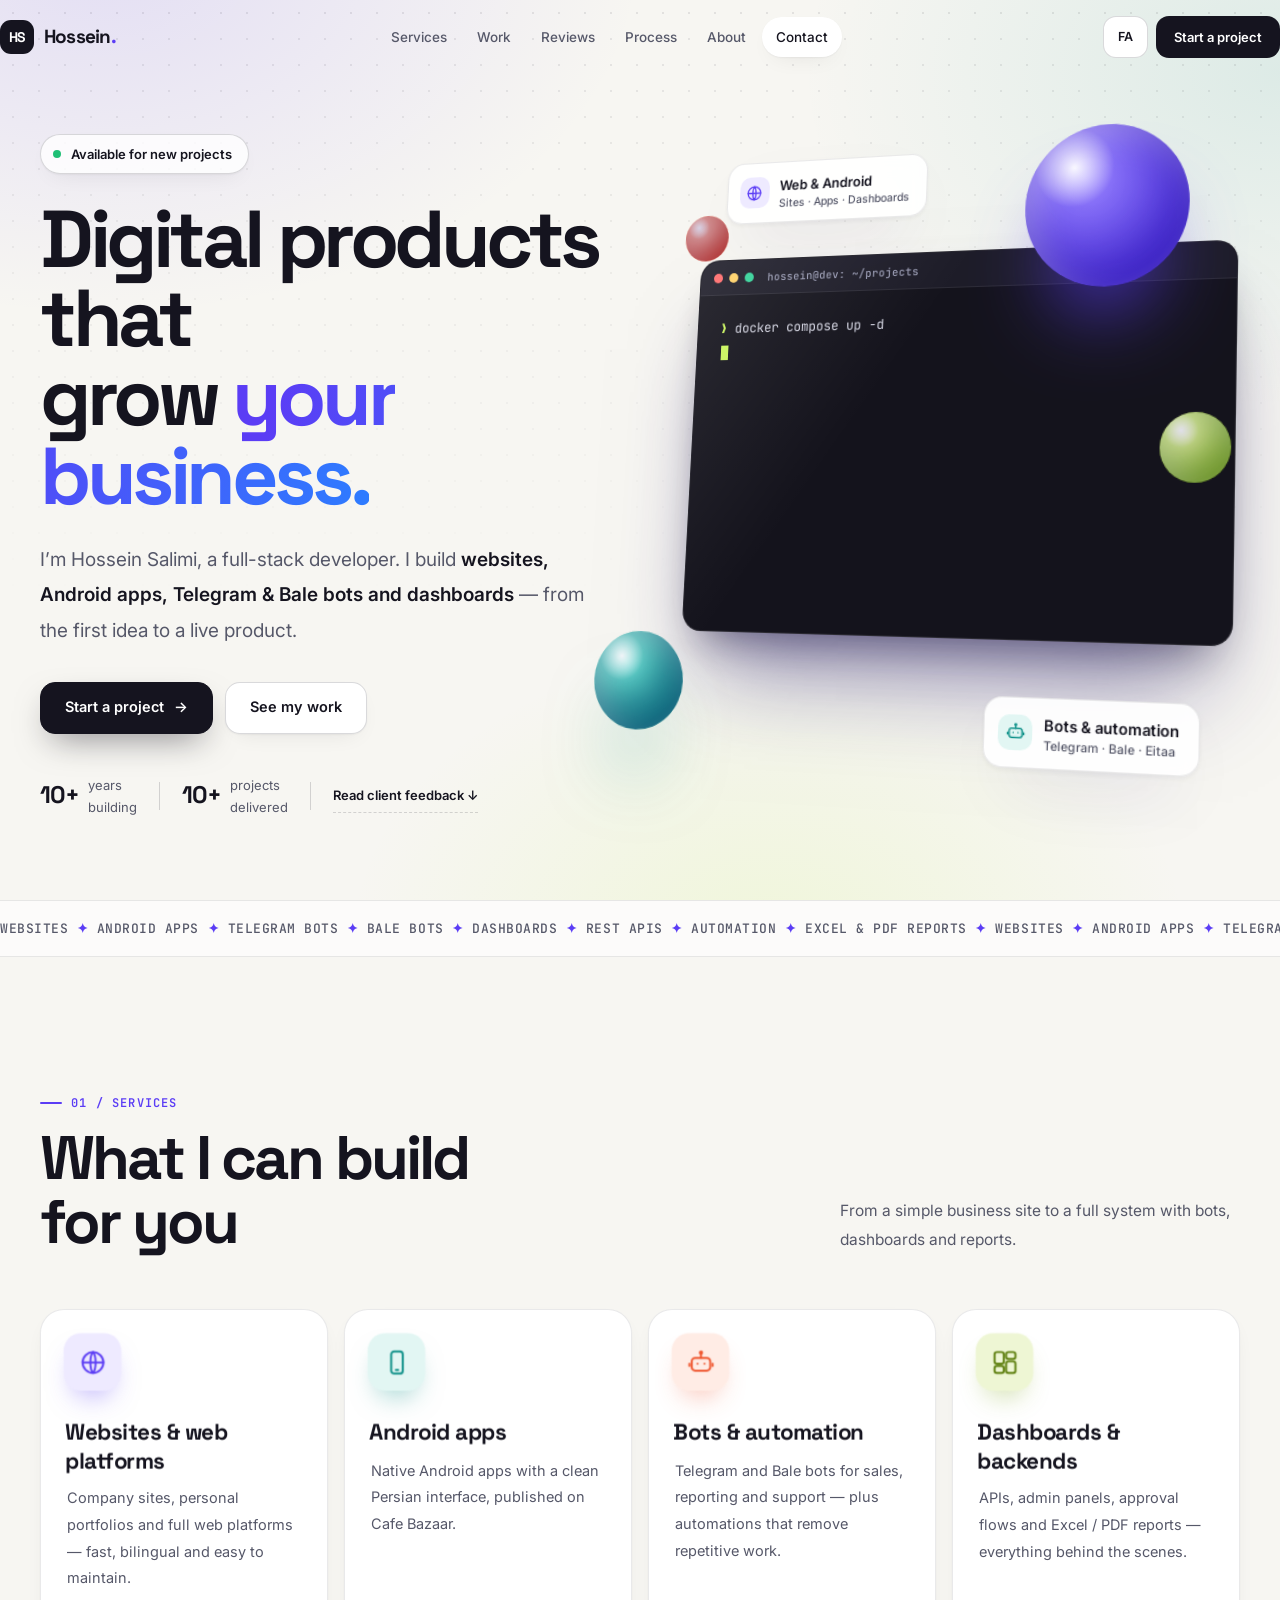
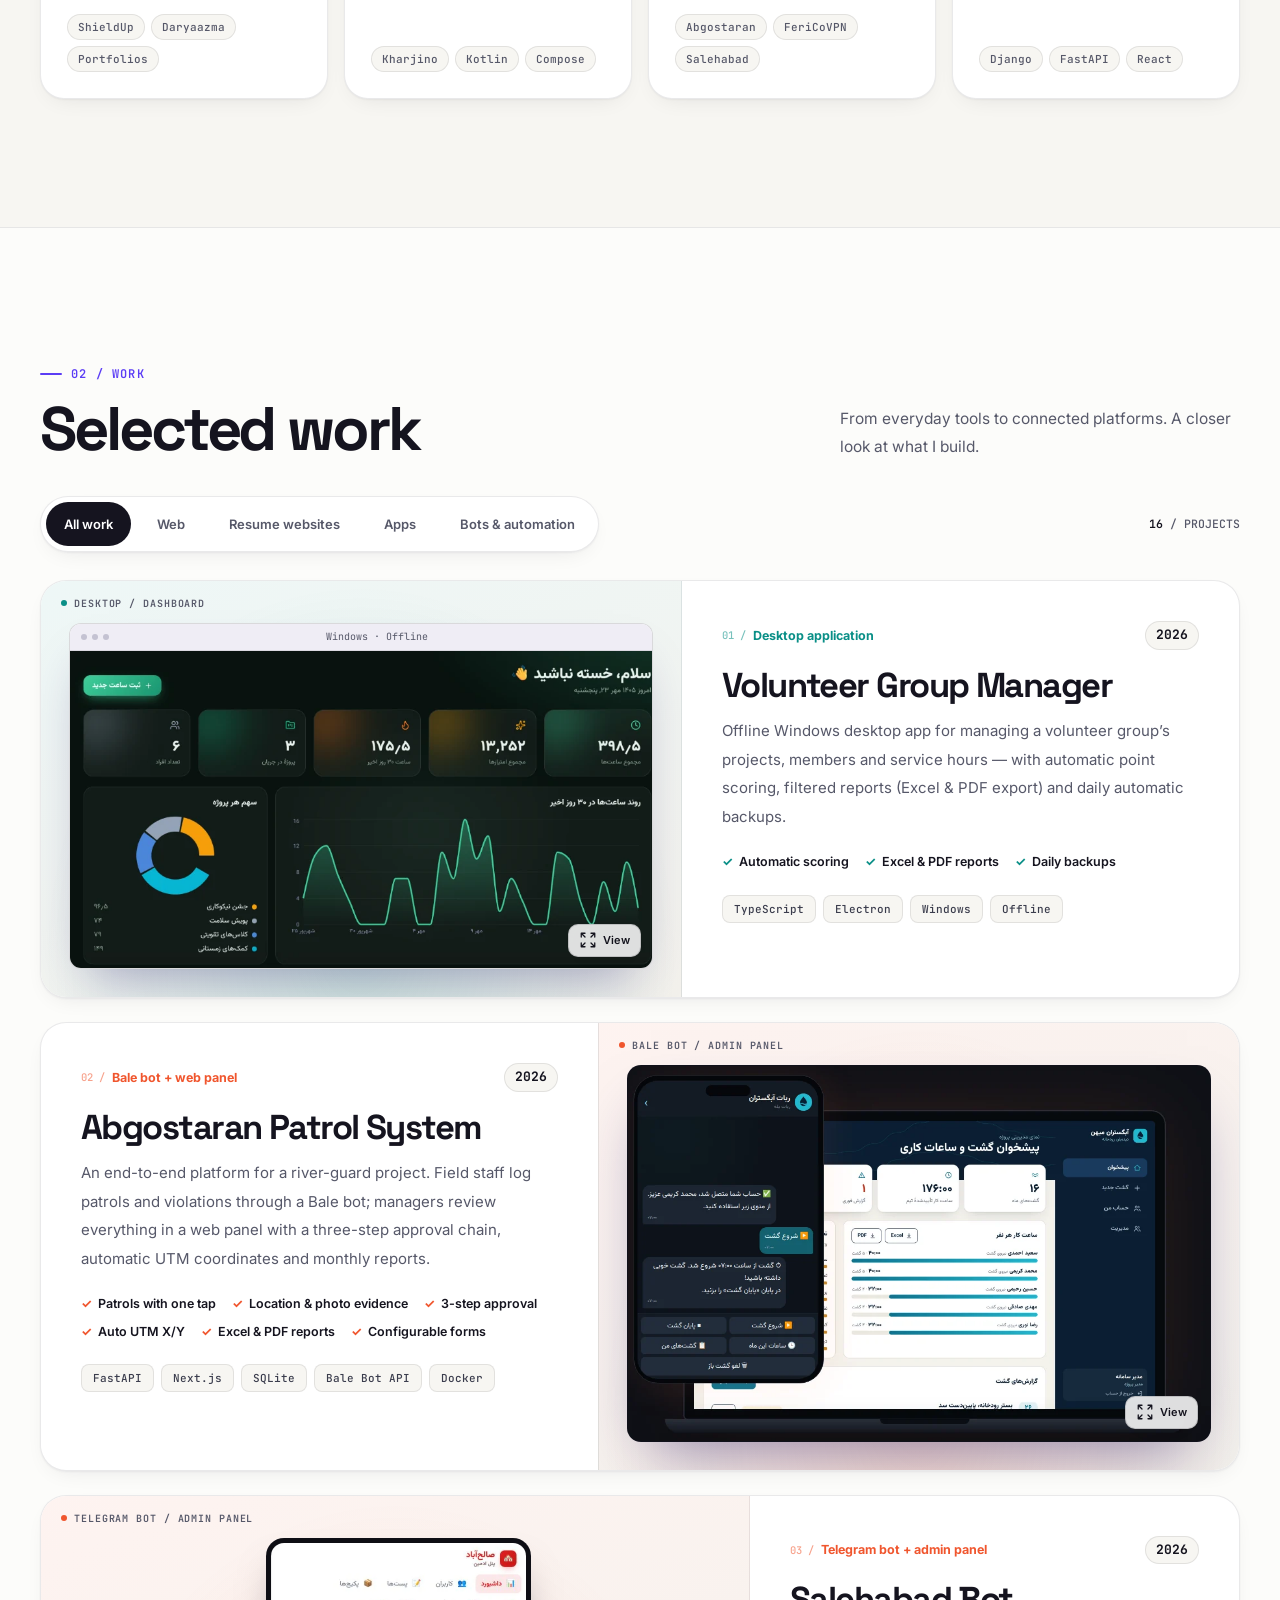
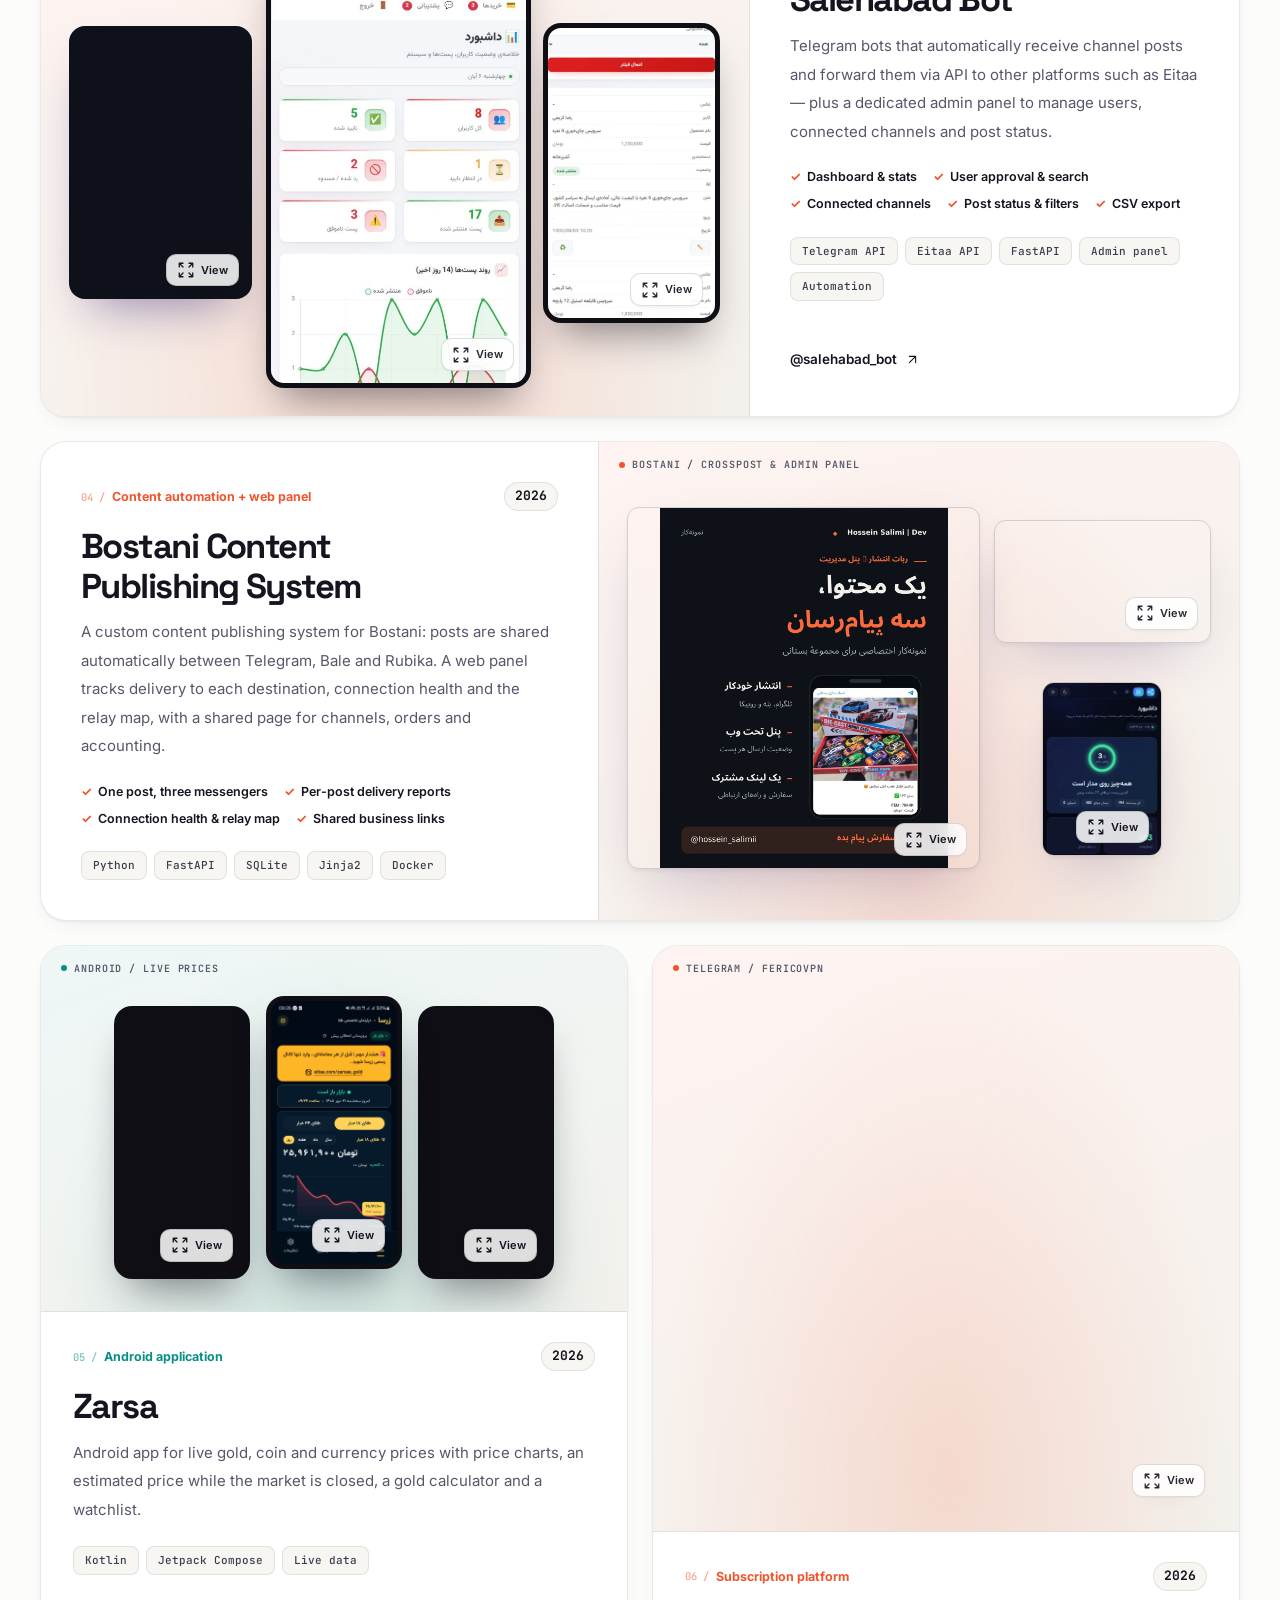
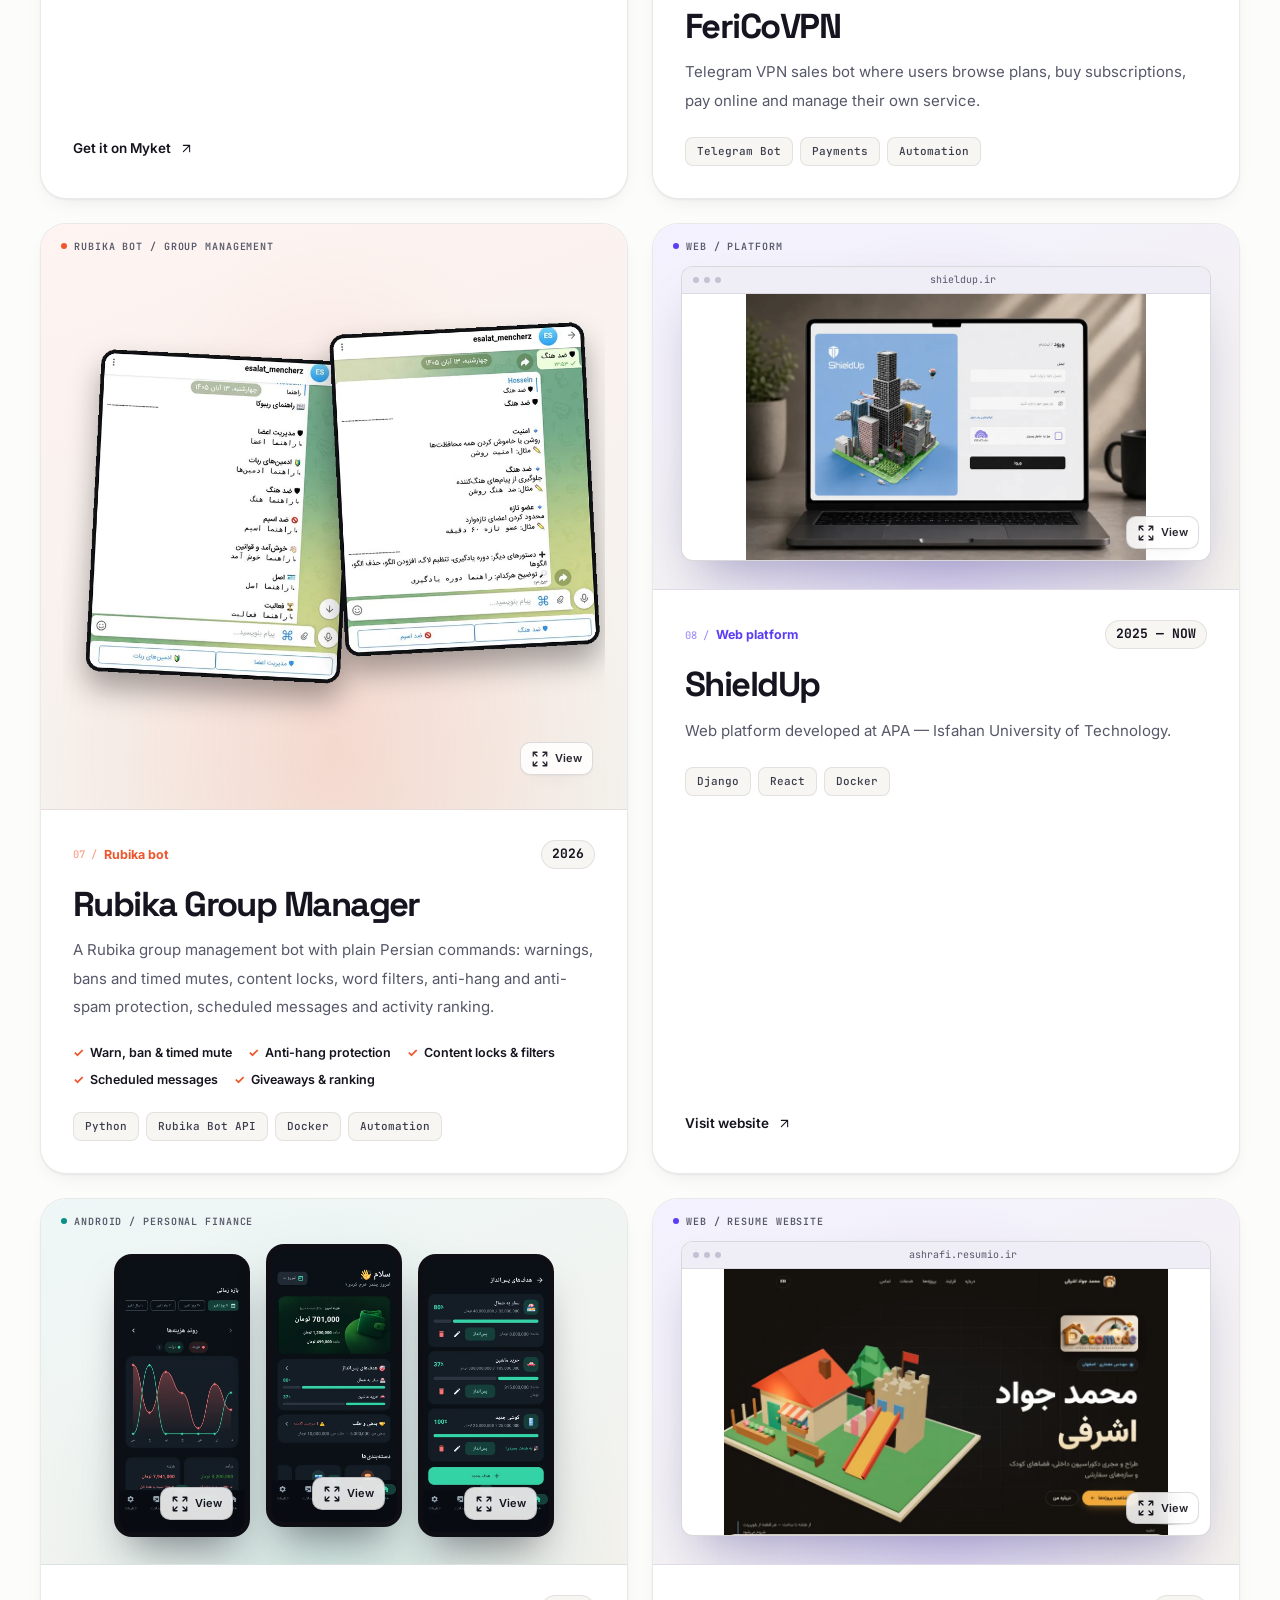
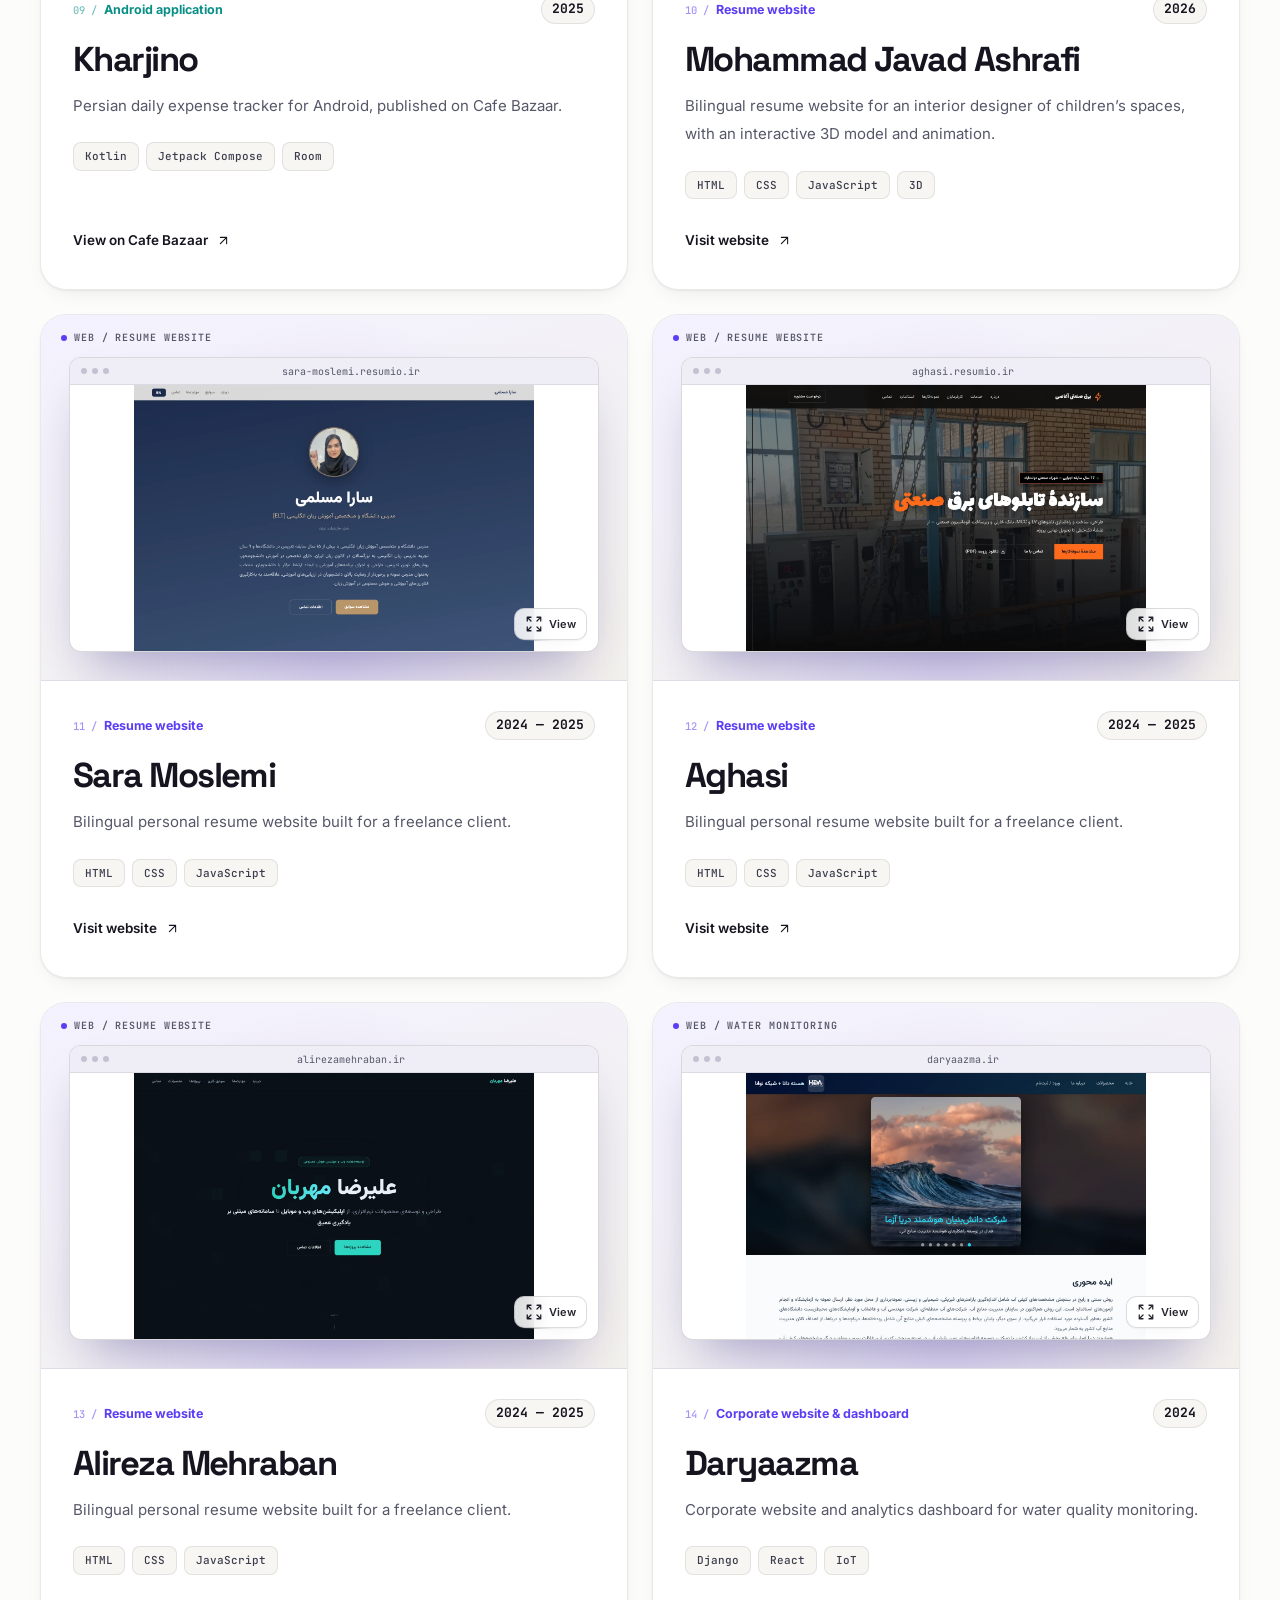
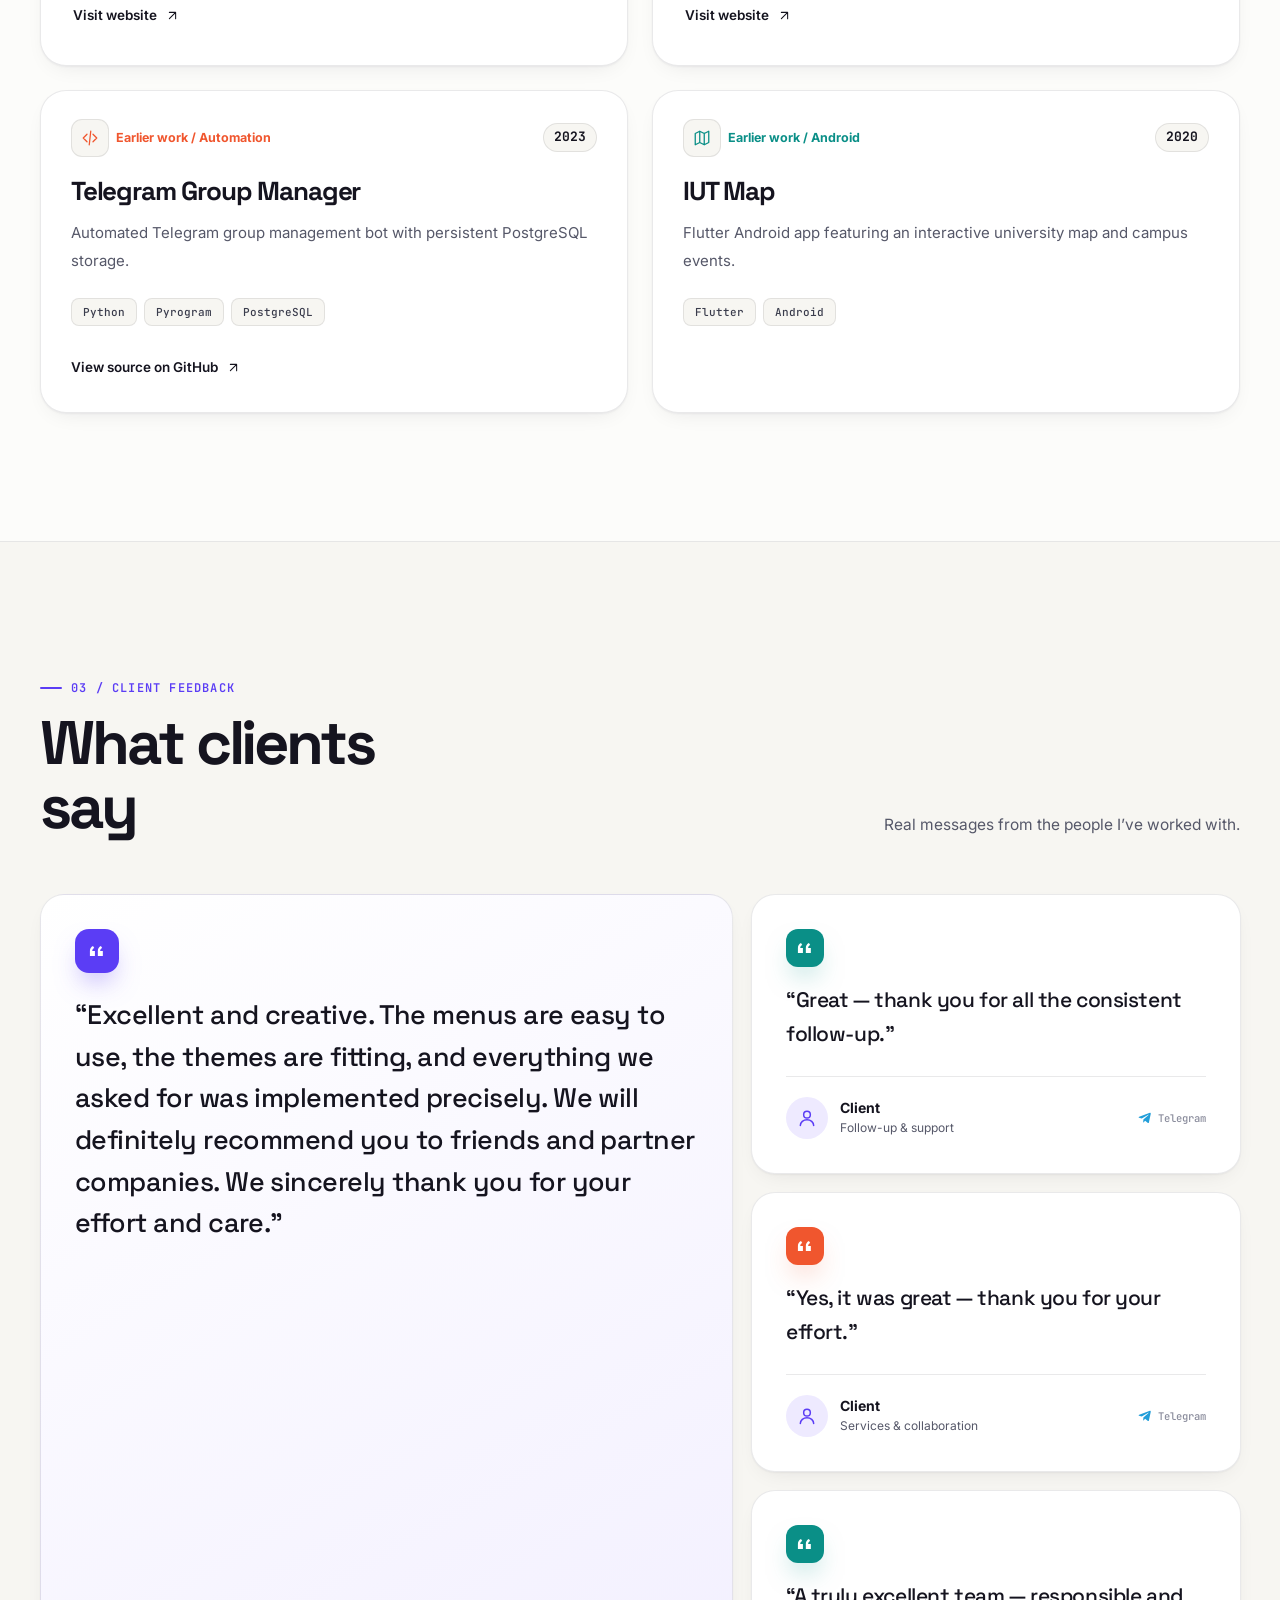
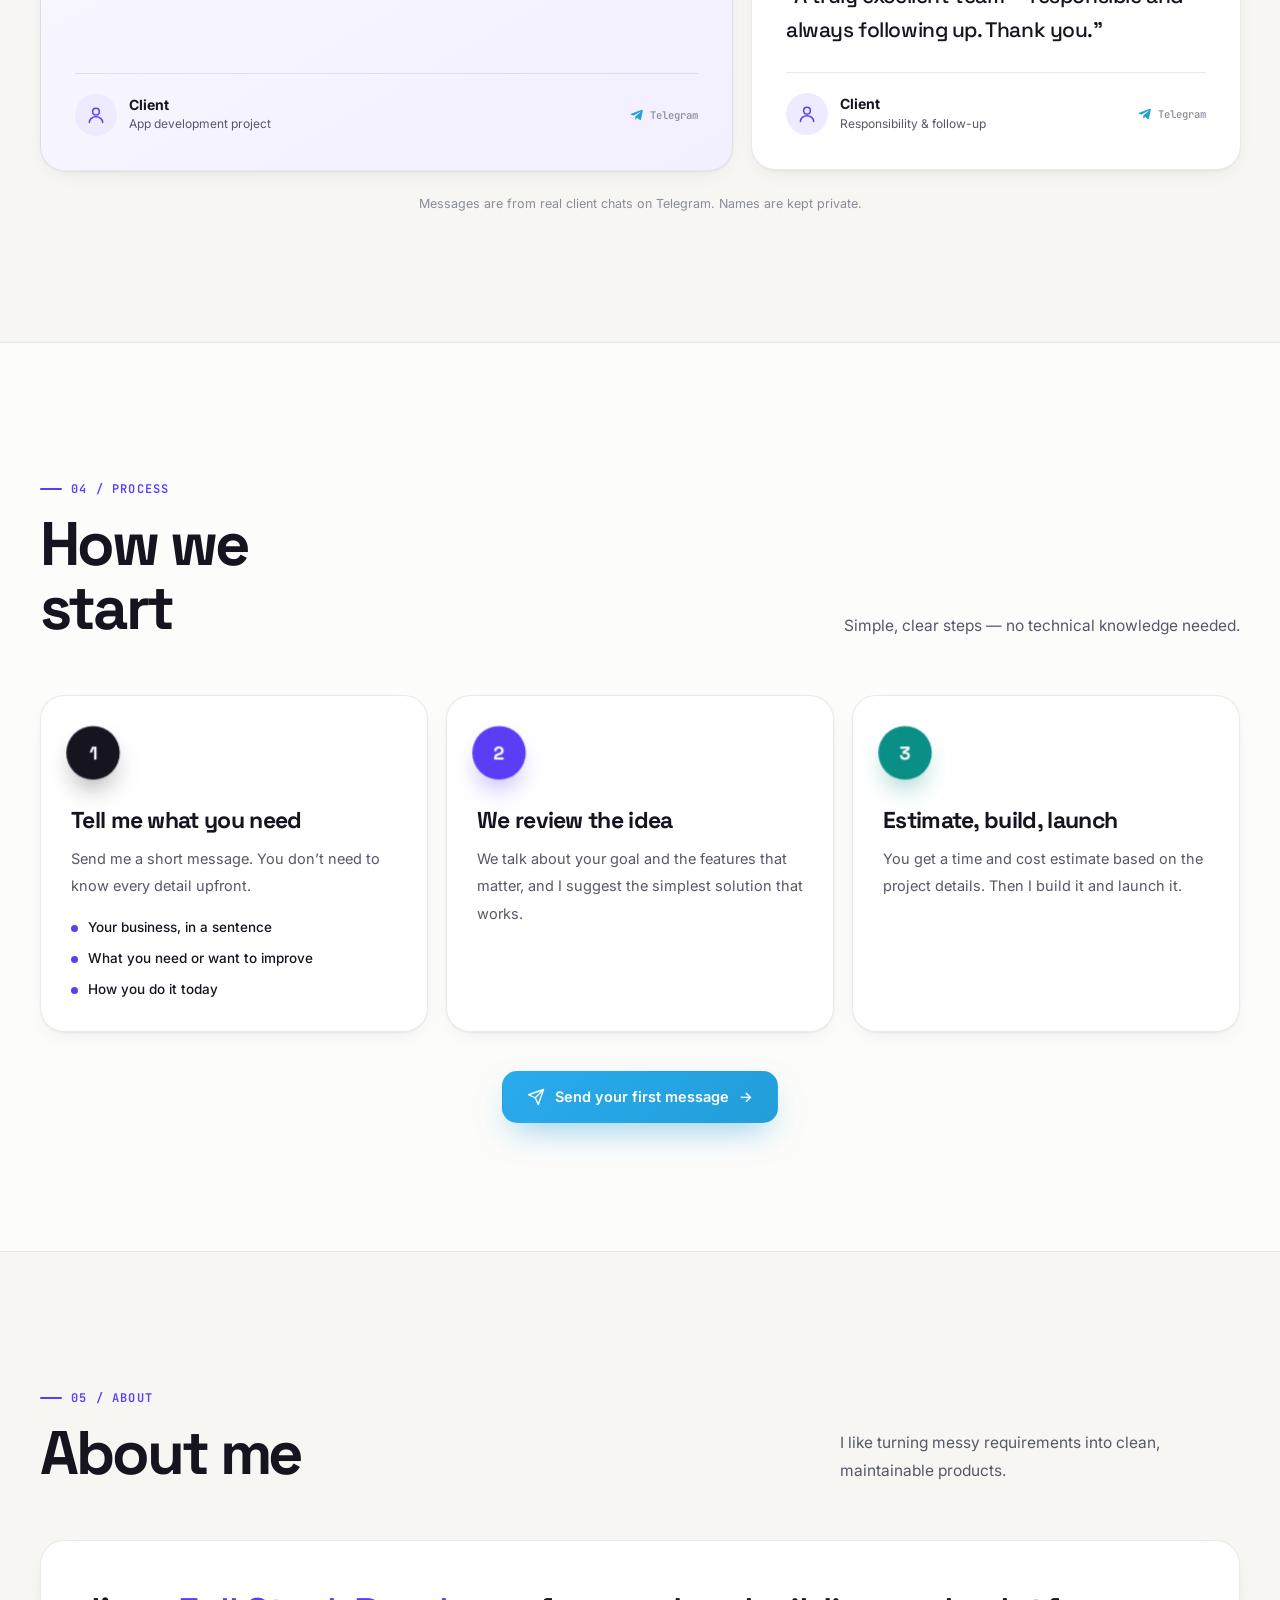
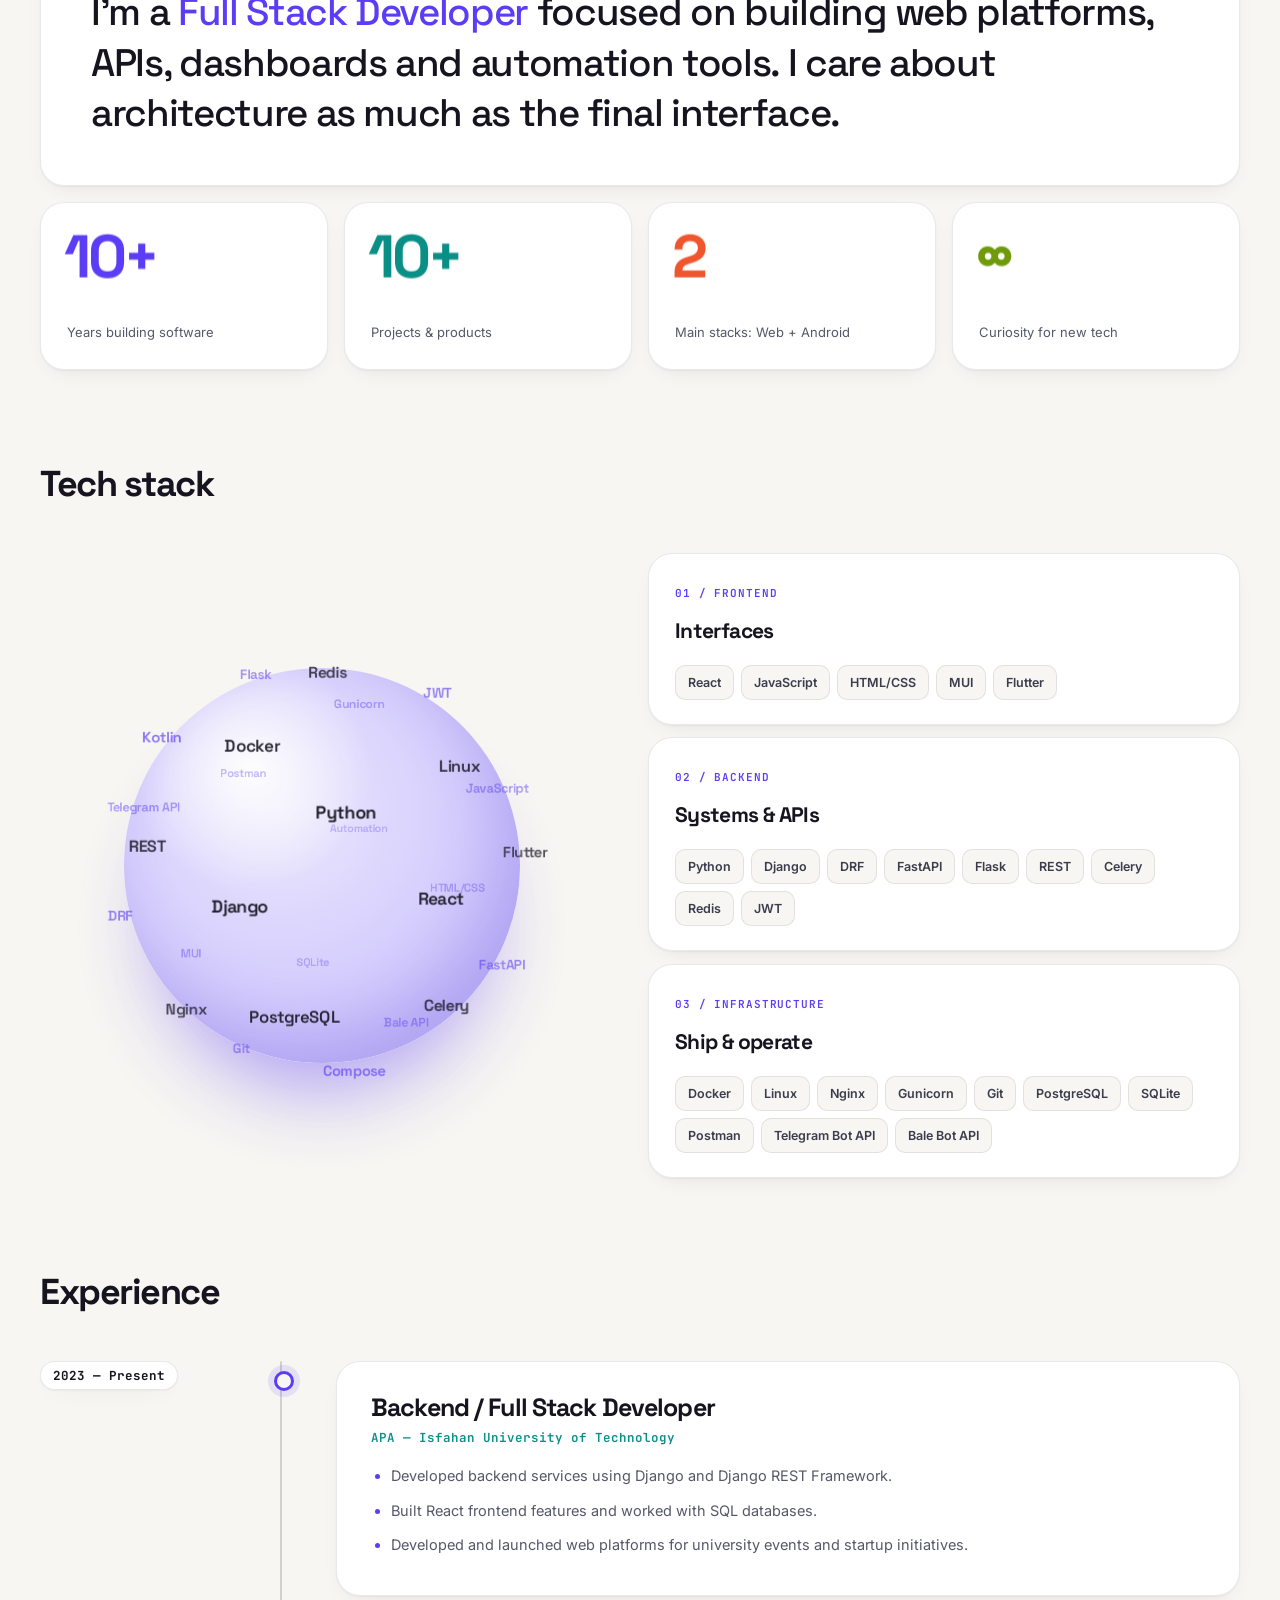
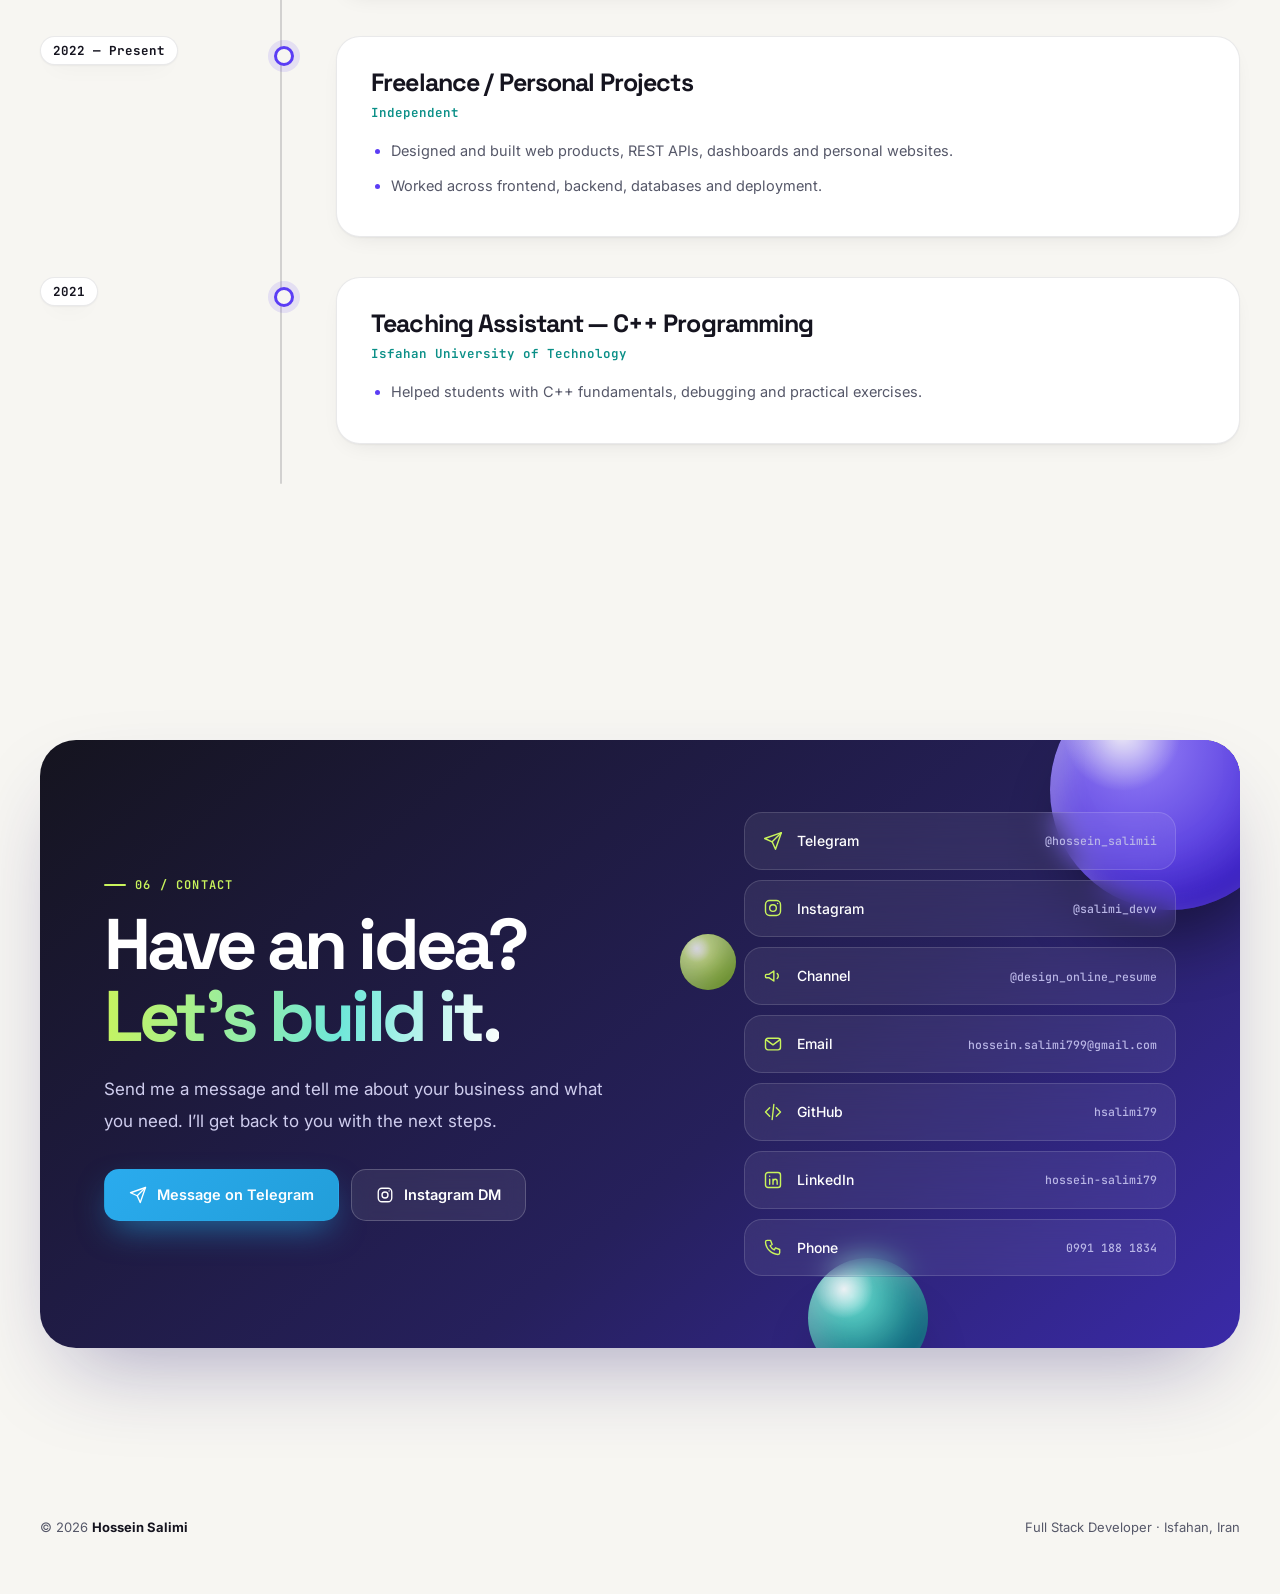
==== commit 5a739aea: "Add Bostani portfolio project and refine mobile terminal" ====
--- a/en/index.html
+++ b/en/index.html
@@ -258,6 +258,11 @@
 .sr-only-btn{position:absolute;width:1px;height:1px;overflow:hidden;clip:rect(0 0 0 0);white-space:nowrap}
 .abgo-visual{display:flex;flex-direction:column;gap:12px;width:100%;min-width:0;align-self:center}
 .abgo-main .media-button{border:1px solid var(--line2);border-radius:14px;overflow:hidden;background:#0f111a;box-shadow:0 30px 60px -24px rgba(40,30,110,.5)}
+.bostani-preview{display:grid;grid-template-columns:minmax(0,1.3fr) minmax(0,.8fr);align-items:center;gap:14px;width:100%;direction:ltr}
+.bostani-preview .media-button{overflow:hidden;border:1px solid var(--line2);border-radius:12px;box-shadow:var(--shadow-m)}
+.bostani-preview .bostani-cover{grid-row:1/3}
+.bostani-preview .shot{height:auto;max-height:360px;object-fit:contain}
+.bostani-preview .bostani-dashboard{max-width:120px;justify-self:center}
 .compact-project .project-body{padding:28px 30px}
 .compact-project h3{font-size:26px}
 .compact-project .project-top{margin-bottom:20px}
@@ -406,11 +411,25 @@
   .footer{padding-bottom:110px}
 }
 @media(max-width:760px){
+  /* A flat terminal and two tidy labels fit small screens without overlap. */
+  .stage{height:auto;margin-top:8px;perspective:none;overflow:visible}
+  .deck{position:relative;inset:auto;display:grid;grid-template-columns:repeat(2,minmax(0,1fr));gap:12px;transform:none;transform-style:flat;transition:none}
+  .deck .orb{display:none}
+  .deck .term{position:relative;inset:auto;grid-column:1/-1;transform:none;animation:none;border-radius:16px;box-shadow:0 18px 40px -20px rgba(40,30,110,.4)}
+  .term:after{display:none}
+  .term .bar{height:36px;padding:0 12px;gap:6px;font-size:10px}
+  .term .bar i{width:8px;height:8px;flex-shrink:0}
+  .term .bar span{margin-inline-start:6px}
+  .term pre{height:264px;min-height:0;padding:16px;font-size:12px;line-height:1.85}
+  .term .dim{color:#a1a3b9}
+  .deck .chip3d{position:static;min-width:0;gap:8px;padding:10px;border-radius:12px;font-size:11px;white-space:normal;transform:none;animation:none;backdrop-filter:none;box-shadow:var(--shadow-s)}
+  .deck .chip3d i{width:28px;height:28px;flex-shrink:0;border-radius:8px}
+  .deck .chip3d small{font-size:9px;line-height:1.5;margin-top:2px}
   .projects{gap:20px;grid-template-columns:1fr}
   .project.featured,.project.featured.flip,.project.featured.wide-visual{grid-template-columns:1fr;grid-column:auto}
   .flip .project-visual{order:0;border-inline-start:0}
   .featured .project-visual{min-height:0;aspect-ratio:16/10;border-inline-end:0;border-bottom:1px solid var(--line);padding:40px 22px 24px}
-  .featured .project-visual:has(.abgo-visual){aspect-ratio:auto}
+  .featured .project-visual:has(.abgo-visual),.featured .project-visual:has(.bostani-preview){aspect-ratio:auto}
   .project-body,.featured .project-body{padding:24px}
   .project h3{font-size:27px}
   .project-visual{padding:36px 22px 24px}
@@ -429,7 +448,6 @@
   .services{grid-template-columns:1fr}.service{min-height:0}
   .section-head{display:block}.section-note{margin-top:16px}
   .trust{gap:14px}.trust b{font-size:21px}
-  .stage{height:380px}
   .about-grid{gap:12px}.about-big{font-size:23px}.stat{min-height:140px;padding:20px}
   .review{padding:26px}
   .cta-band{padding:40px 24px}
@@ -527,7 +545,7 @@
 </defs></svg>
 <div class="container">
 <div class="section-head rv"><div><span class="eyebrow">02 / WORK</span><h2 id="work-title" class="section-title" data-en="Selected work" data-fa="پروژه‌های منتخب">Selected work</h2></div><p class="section-note" data-en="From everyday tools to connected platforms. A closer look at what I build." data-fa="از ابزارهای روزمره تا پلتفرم‌های یکپارچه؛ نگاهی نزدیک‌تر به محصولاتی که ساخته‌ام.">From everyday tools to connected platforms. A closer look at what I build.</p></div>
-<div class="work-toolbar"><div class="work-filters" role="group" aria-label="Filter projects"><button type="button" class="work-filter" data-filter="all" aria-pressed="true" aria-controls="project-grid" data-en="All work" data-fa="همه پروژه‌ها">All work</button><button type="button" class="work-filter" data-filter="web" aria-pressed="false" aria-controls="project-grid" data-en="Web" data-fa="وب">Web</button><button type="button" class="work-filter" data-filter="resume" aria-pressed="false" aria-controls="project-grid" data-en="Resume websites" data-fa="سایت رزومه">Resume websites</button><button type="button" class="work-filter" data-filter="apps" aria-pressed="false" aria-controls="project-grid" data-en="Apps" data-fa="اپلیکیشن">Apps</button><button type="button" class="work-filter" data-filter="bots" aria-pressed="false" aria-controls="project-grid" data-en="Bots & automation" data-fa="ربات و اتوماسیون">Bots & automation</button></div><span class="work-count" role="status" aria-live="polite"><b id="work-count">14</b> / <span data-en="PROJECTS" data-fa="پروژه">PROJECTS</span></span></div>
+<div class="work-toolbar"><div class="work-filters" role="group" aria-label="Filter projects"><button type="button" class="work-filter" data-filter="all" aria-pressed="true" aria-controls="project-grid" data-en="All work" data-fa="همه پروژه‌ها">All work</button><button type="button" class="work-filter" data-filter="web" aria-pressed="false" aria-controls="project-grid" data-en="Web" data-fa="وب">Web</button><button type="button" class="work-filter" data-filter="resume" aria-pressed="false" aria-controls="project-grid" data-en="Resume websites" data-fa="سایت رزومه">Resume websites</button><button type="button" class="work-filter" data-filter="apps" aria-pressed="false" aria-controls="project-grid" data-en="Apps" data-fa="اپلیکیشن">Apps</button><button type="button" class="work-filter" data-filter="bots" aria-pressed="false" aria-controls="project-grid" data-en="Bots & automation" data-fa="ربات و اتوماسیون">Bots & automation</button></div><span class="work-count" role="status" aria-live="polite"><b id="work-count">16</b> / <span data-en="PROJECTS" data-fa="پروژه">PROJECTS</span></span></div>
 <div class="projects" id="project-grid">
 <article class="project featured rv" data-category="apps">
 <div class="project-visual"><span class="visual-label">DESKTOP / DASHBOARD</span><button class="media-button" type="button" data-gallery="volunteer" data-image="../images/kheyrie-dashboard.webp" data-caption="Volunteer Group Manager — dashboard" aria-label="View Volunteer Group Manager — dashboard"><div class="browser-frame"><div class="browser-chrome"><i></i><i></i><i></i><span>Windows · Offline</span></div><img class="shot" src="../images/kheyrie-dashboard.webp" alt="Volunteer Group Manager — dashboard" loading="lazy" decoding="async"></div><span class="zoom-hint"><svg class="work-icon" aria-hidden="true"><use href="#wi-expand"></use></svg><span data-en="View" data-fa="نمایش">View</span></span></button></div>
@@ -550,72 +568,83 @@
 <ul class="project-features"><li data-en="Dashboard &amp; stats" data-fa="داشبورد و آمار">Dashboard &amp; stats</li><li data-en="User approval &amp; search" data-fa="تأیید و جستجوی کاربر">User approval &amp; search</li><li data-en="Connected channels" data-fa="کانال‌های متصل">Connected channels</li><li data-en="Post status &amp; filters" data-fa="وضعیت پست و فیلتر">Post status &amp; filters</li><li data-en="CSV export" data-fa="خروجی CSV">CSV export</li></ul>
 <div class="tags"><span class="tag">Telegram API</span><span class="tag">Eitaa API</span><span class="tag">FastAPI</span><span class="tag">Admin panel</span><span class="tag">Automation</span></div>
 <div class="links"><a class="link" href="https://t.me/salehabad_bot" target="_blank" rel="noopener"><span dir="ltr">@salehabad_bot</span><svg class="work-icon" aria-hidden="true"><use href="#wi-arrow"></use></svg></a></div></div></article>
+<article id="project-bostani" class="project featured flip rv" data-category="bots web">
+<div class="project-visual"><span class="visual-label">BOSTANI / CROSSPOST &amp; ADMIN PANEL</span><div class="bostani-preview">
+<button class="media-button bostani-cover" type="button" data-gallery="bostani" data-image="../images/bostani-overview.webp" data-caption="Bostani — content publishing system overview" aria-label="View Bostani project overview"><img class="shot" src="../images/bostani-overview.webp" alt="Bostani — supplied project overview" loading="lazy" decoding="async"><span class="zoom-hint"><svg class="work-icon" aria-hidden="true"><use href="#wi-expand"></use></svg><span data-en="View" data-fa="نمایش">View</span></span></button>
+<button class="media-button" type="button" data-gallery="bostani" data-image="../images/bostani-posts.webp" data-caption="Bostani admin panel — posts and delivery status" aria-label="View Bostani posts and delivery status"><img class="shot" src="../images/bostani-posts.webp" alt="Bostani admin panel — posts and delivery status" loading="lazy" decoding="async"><span class="zoom-hint"><svg class="work-icon" aria-hidden="true"><use href="#wi-expand"></use></svg><span data-en="View" data-fa="نمایش">View</span></span></button>
+<button class="media-button bostani-dashboard" type="button" data-gallery="bostani" data-image="../images/bostani-dashboard.webp" data-caption="Bostani admin panel — connection health dashboard" aria-label="View Bostani connection health dashboard"><img class="shot" src="../images/bostani-dashboard.webp" alt="Bostani admin panel — connection health dashboard" loading="lazy" decoding="async"><span class="zoom-hint"><svg class="work-icon" aria-hidden="true"><use href="#wi-expand"></use></svg><span data-en="View" data-fa="نمایش">View</span></span></button>
+</div></div>
+<div class="project-body"><div class="project-top"><span class="project-type"><span class="project-num">04 /</span><span data-en="Content automation + web panel" data-fa="اتوماسیون محتوا + پنل وب">Content automation + web panel</span></span><span dir="ltr">2026</span></div>
+<h3 data-en="Bostani Content Publishing System" data-fa="سامانه انتشار محتوای بستانی">Bostani Content Publishing System</h3><p data-en="A custom content publishing system for Bostani: posts are shared automatically between Telegram, Bale and Rubika. A web panel tracks delivery to each destination, connection health and the relay map, with a shared page for channels, orders and accounting." data-fa="سامانه اختصاصی مجموعهٔ بستانی برای انتشار خودکار محتوا بین تلگرام، بله و روبیکا؛ همراه با پنل تحت وب برای پیگیری وضعیت ارسال هر پست، سلامت اتصال‌ها و نقشهٔ انتقال، و یک صفحهٔ مشترک برای کانال‌ها، ثبت سفارش و حسابداری.">A custom content publishing system for Bostani: posts are shared automatically between Telegram, Bale and Rubika. A web panel tracks delivery to each destination, connection health and the relay map, with a shared page for channels, orders and accounting.</p>
+<ul class="project-features"><li data-en="One post, three messengers" data-fa="یک محتوا، سه پیام‌رسان">One post, three messengers</li><li data-en="Per-post delivery reports" data-fa="گزارش ارسال هر پست">Per-post delivery reports</li><li data-en="Connection health &amp; relay map" data-fa="سلامت اتصال‌ها و نقشهٔ انتقال">Connection health &amp; relay map</li><li data-en="Shared business links" data-fa="لینک مشترک کسب‌وکار">Shared business links</li></ul>
+<div class="tags"><span class="tag">Python</span><span class="tag">FastAPI</span><span class="tag">SQLite</span><span class="tag">Jinja2</span><span class="tag">Docker</span></div>
+</div></article>
 <article class="project rv" data-category="apps">
 <div class="project-visual"><span class="visual-label">ANDROID / LIVE PRICES</span><div class="phones-preview"><div class="phone-preview"><button class="media-button" type="button" data-gallery="zarsa" data-image="../images/zarsa-chart.webp" data-caption="Zarsa — price chart" aria-label="View Zarsa — price chart"><img class="shot" src="../images/zarsa-chart.webp" alt="Zarsa — price chart" loading="lazy" decoding="async"><span class="zoom-hint"><svg class="work-icon" aria-hidden="true"><use href="#wi-expand"></use></svg><span data-en="View" data-fa="نمایش">View</span></span></button></div><div class="phone-preview"><button class="media-button" type="button" data-gallery="zarsa" data-image="../images/zarsa-home.webp" data-caption="Zarsa — live gold price" aria-label="View Zarsa — live gold price"><img class="shot" src="../images/zarsa-home.webp" alt="Zarsa — live gold price" loading="lazy" decoding="async"><span class="zoom-hint"><svg class="work-icon" aria-hidden="true"><use href="#wi-expand"></use></svg><span data-en="View" data-fa="نمایش">View</span></span></button></div><div class="phone-preview"><button class="media-button" type="button" data-gallery="zarsa" data-image="../images/zarsa-markets.webp" data-caption="Zarsa — all markets" aria-label="View Zarsa — all markets"><img class="shot" src="../images/zarsa-markets.webp" alt="Zarsa — all markets" loading="lazy" decoding="async"><span class="zoom-hint"><svg class="work-icon" aria-hidden="true"><use href="#wi-expand"></use></svg><span data-en="View" data-fa="نمایش">View</span></span></button></div></div></div>
-<div class="project-body"><div class="project-top"><span class="project-type"><span class="project-num">04 /</span><span data-en="Android application" data-fa="اپلیکیشن اندروید">Android application</span></span><span dir="ltr">2026</span></div>
+<div class="project-body"><div class="project-top"><span class="project-type"><span class="project-num">05 /</span><span data-en="Android application" data-fa="اپلیکیشن اندروید">Android application</span></span><span dir="ltr">2026</span></div>
 <h3 data-en="Zarsa" data-fa="زرسا">Zarsa</h3><p data-en="Android app for live gold, coin and currency prices with price charts, an estimated price while the market is closed, a gold calculator and a watchlist." data-fa="اپ اندروید قیمت لحظه‌ای طلا، سکه و ارز با نمودار قیمت، تخمین قیمت در ساعات تعطیلی بازار، ماشین‌حساب طلا و فهرست پیگیری.">Android app for live gold, coin and currency prices with price charts, an estimated price while the market is closed, a gold calculator and a watchlist.</p>
 
 <div class="tags"><span class="tag">Kotlin</span><span class="tag">Jetpack Compose</span><span class="tag">Live data</span></div>
 <div class="links"><a class="link" href="https://myket.ir/app/ir.marsabz.zarsa" target="_blank" rel="noopener"><span data-en="Get it on Myket" data-fa="دریافت از مایکت">Get it on Myket</span><svg class="work-icon" aria-hidden="true"><use href="#wi-arrow"></use></svg></a></div></div></article>
 <article class="project rv" data-category="bots">
 <div class="project-visual bot-photo"><span class="visual-label">TELEGRAM / FERICOVPN</span><button class="media-button" type="button" data-gallery="fericovpn" data-image="../images/fericovpn.webp" data-caption="FeriCoVPN Telegram bot screenshot" aria-label="View FeriCoVPN Telegram bot screenshot"><img class="shot" src="../images/fericovpn.webp" alt="FeriCoVPN Telegram bot screenshot" loading="lazy" decoding="async"><span class="zoom-hint"><svg class="work-icon" aria-hidden="true"><use href="#wi-expand"></use></svg><span data-en="View" data-fa="نمایش">View</span></span></button></div>
-<div class="project-body"><div class="project-top"><span class="project-type"><span class="project-num">05 /</span><span data-en="Subscription platform" data-fa="فروش و مدیریت اشتراک">Subscription platform</span></span><span dir="ltr">2026</span></div>
+<div class="project-body"><div class="project-top"><span class="project-type"><span class="project-num">06 /</span><span data-en="Subscription platform" data-fa="فروش و مدیریت اشتراک">Subscription platform</span></span><span dir="ltr">2026</span></div>
 <h3 data-en="FeriCoVPN" data-fa="فریکو وی‌پی‌ان">FeriCoVPN</h3><p data-en="Telegram VPN sales bot where users browse plans, buy subscriptions, pay online and manage their own service." data-fa="ربات تلگرامی فروش VPN که کاربران از طریق آن می‌توانند پلن‌ها را ببینند، اشتراک بخرند، پرداخت کنند و سرویس خودشان را مدیریت کنند.">Telegram VPN sales bot where users browse plans, buy subscriptions, pay online and manage their own service.</p>
 
 <div class="tags"><span class="tag">Telegram Bot</span><span class="tag">Payments</span><span class="tag">Automation</span></div>
 </div></article>
 <article class="project rv" data-category="bots">
 <div class="project-visual bot-photo"><span class="visual-label">RUBIKA BOT / GROUP MANAGEMENT</span><button class="media-button" type="button" data-gallery="rubika" data-image="../images/rubika-overview.webp" data-caption="Rubika group bot — command guide and anti-hang" aria-label="View Rubika group bot screenshots"><img class="shot" src="../images/rubika-overview.webp" alt="Rubika group bot — command guide and anti-hang" loading="lazy" decoding="async"><span class="zoom-hint"><svg class="work-icon" aria-hidden="true"><use href="#wi-expand"></use></svg><span data-en="View" data-fa="نمایش">View</span></span></button></div>
-<div class="project-body"><div class="project-top"><span class="project-type"><span class="project-num">06 /</span><span data-en="Rubika bot" data-fa="ربات روبیکا">Rubika bot</span></span><span dir="ltr">2026</span></div>
+<div class="project-body"><div class="project-top"><span class="project-type"><span class="project-num">07 /</span><span data-en="Rubika bot" data-fa="ربات روبیکا">Rubika bot</span></span><span dir="ltr">2026</span></div>
 <h3 data-en="Rubika Group Manager" data-fa="مدیریت گروه روبیکا">Rubika Group Manager</h3><p data-en="A Rubika group management bot with plain Persian commands: warnings, bans and timed mutes, content locks, word filters, anti-hang and anti-spam protection, scheduled messages and activity ranking." data-fa="ربات مدیریت گروه روبیکا با دستورهای ساده‌ی فارسی: اخطار، بن و سکوت موقت، قفل محتوا، فیلتر کلمات، مقابله با پیام‌های هنگ‌دار و اسپم، پیام‌های زمان‌بندی‌شده و رتبه‌بندی فعالیت.">A Rubika group management bot with plain Persian commands: warnings, bans and timed mutes, content locks, word filters, anti-hang and anti-spam protection, scheduled messages and activity ranking.</p>
 <ul class="project-features"><li data-en="Warn, ban &amp; timed mute" data-fa="اخطار، بن و سکوت موقت">Warn, ban &amp; timed mute</li><li data-en="Anti-hang protection" data-fa="ضدهنگ">Anti-hang protection</li><li data-en="Content locks &amp; filters" data-fa="قفل و فیلتر محتوا">Content locks &amp; filters</li><li data-en="Scheduled messages" data-fa="پیام زمان‌بندی‌شده">Scheduled messages</li><li data-en="Giveaways &amp; ranking" data-fa="قرعه‌کشی و رتبه‌بندی">Giveaways &amp; ranking</li></ul>
 <div class="tags"><span class="tag">Python</span><span class="tag">Rubika Bot API</span><span class="tag">Docker</span><span class="tag">Automation</span></div>
 </div></article>
 <article class="project rv" data-category="web">
 <div class="project-visual"><span class="visual-label">WEB / PLATFORM</span><button class="media-button" type="button" data-gallery="shield" data-image="../images/shieldup.webp" data-caption="ShieldUp web platform" aria-label="View ShieldUp web platform"><div class="browser-frame"><div class="browser-chrome"><i></i><i></i><i></i><span>shieldup.ir</span></div><img class="shot" src="../images/shieldup.webp" alt="ShieldUp web platform" loading="lazy" decoding="async"></div><span class="zoom-hint"><svg class="work-icon" aria-hidden="true"><use href="#wi-expand"></use></svg><span data-en="View" data-fa="نمایش">View</span></span></button></div>
-<div class="project-body"><div class="project-top"><span class="project-type"><span class="project-num">07 /</span><span data-en="Web platform" data-fa="پلتفرم وب">Web platform</span></span><span dir="ltr">2025 — NOW</span></div>
+<div class="project-body"><div class="project-top"><span class="project-type"><span class="project-num">08 /</span><span data-en="Web platform" data-fa="پلتفرم وب">Web platform</span></span><span dir="ltr">2025 — NOW</span></div>
 <h3 data-en="ShieldUp" data-fa="شیلدآپ">ShieldUp</h3><p data-en="Web platform developed at APA — Isfahan University of Technology." data-fa="پلتفرم وب توسعه‌یافته در مرکز آپا دانشگاه صنعتی اصفهان.">Web platform developed at APA — Isfahan University of Technology.</p>
 
 <div class="tags"><span class="tag">Django</span><span class="tag">React</span><span class="tag">Docker</span></div>
 <div class="links"><a class="link" href="https://shieldup.ir" target="_blank" rel="noopener"><span data-en="Visit website" data-fa="مشاهده سایت">Visit website</span><svg class="work-icon" aria-hidden="true"><use href="#wi-arrow"></use></svg></a></div></div></article>
 <article class="project rv" data-category="apps">
 <div class="project-visual"><span class="visual-label">ANDROID / PERSONAL FINANCE</span><div class="phones-preview"><div class="phone-preview"><button class="media-button" type="button" data-gallery="kharjino" data-image="../images/kharjino-stats.webp" data-caption="Kharjino — spending statistics" aria-label="View Kharjino — spending statistics"><img class="shot" src="../images/kharjino-stats.webp" alt="Kharjino — spending statistics" loading="lazy" decoding="async"><span class="zoom-hint"><svg class="work-icon" aria-hidden="true"><use href="#wi-expand"></use></svg><span data-en="View" data-fa="نمایش">View</span></span></button></div><div class="phone-preview"><button class="media-button" type="button" data-gallery="kharjino" data-image="../images/kharjino-home.webp" data-caption="Kharjino — home" aria-label="View Kharjino — home"><img class="shot" src="../images/kharjino-home.webp" alt="Kharjino — home" loading="lazy" decoding="async"><span class="zoom-hint"><svg class="work-icon" aria-hidden="true"><use href="#wi-expand"></use></svg><span data-en="View" data-fa="نمایش">View</span></span></button></div><div class="phone-preview"><button class="media-button" type="button" data-gallery="kharjino" data-image="../images/kharjino-goals.webp" data-caption="Kharjino — savings goals" aria-label="View Kharjino — savings goals"><img class="shot" src="../images/kharjino-goals.webp" alt="Kharjino — savings goals" loading="lazy" decoding="async"><span class="zoom-hint"><svg class="work-icon" aria-hidden="true"><use href="#wi-expand"></use></svg><span data-en="View" data-fa="نمایش">View</span></span></button></div></div></div>
-<div class="project-body"><div class="project-top"><span class="project-type"><span class="project-num">08 /</span><span data-en="Android application" data-fa="اپلیکیشن اندروید">Android application</span></span><span dir="ltr">2025</span></div>
+<div class="project-body"><div class="project-top"><span class="project-type"><span class="project-num">09 /</span><span data-en="Android application" data-fa="اپلیکیشن اندروید">Android application</span></span><span dir="ltr">2025</span></div>
 <h3 data-en="Kharjino" data-fa="خرجینو">Kharjino</h3><p data-en="Persian daily expense tracker for Android, published on Cafe Bazaar." data-fa="اپلیکیشن ثبت هزینه روزانه فارسی برای اندروید، منتشرشده در کافه‌بازار.">Persian daily expense tracker for Android, published on Cafe Bazaar.</p>
 
 <div class="tags"><span class="tag">Kotlin</span><span class="tag">Jetpack Compose</span><span class="tag">Room</span></div>
 <div class="links"><a class="link" href="https://cafebazaar.ir/app/ir.kharjino.app" target="_blank" rel="noopener"><span data-en="View on Cafe Bazaar" data-fa="دریافت از کافه‌بازار">View on Cafe Bazaar</span><svg class="work-icon" aria-hidden="true"><use href="#wi-arrow"></use></svg></a></div></div></article>
 <article class="project rv" data-category="web resume">
 <div class="project-visual"><span class="visual-label">WEB / RESUME WEBSITE</span><button class="media-button" type="button" data-gallery="resume-ashrafi" data-image="../images/ashrafi-screen.webp" data-caption="Mohammad Javad Ashrafi — resume website" aria-label="View Mohammad Javad Ashrafi — resume website"><div class="browser-frame"><div class="browser-chrome"><i></i><i></i><i></i><span>ashrafi.resumio.ir</span></div><img class="shot" src="../images/ashrafi-screen.webp" alt="Mohammad Javad Ashrafi — resume website" loading="lazy" decoding="async"></div><span class="zoom-hint"><svg class="work-icon" aria-hidden="true"><use href="#wi-expand"></use></svg><span data-en="View" data-fa="نمایش">View</span></span></button></div>
-<div class="project-body"><div class="project-top"><span class="project-type"><span class="project-num">09 /</span><span data-en="Resume website" data-fa="سایت رزومه">Resume website</span></span><span dir="ltr">2026</span></div>
+<div class="project-body"><div class="project-top"><span class="project-type"><span class="project-num">10 /</span><span data-en="Resume website" data-fa="سایت رزومه">Resume website</span></span><span dir="ltr">2026</span></div>
 <h3 data-en="Mohammad Javad Ashrafi" data-fa="محمد جواد اشرفی">Mohammad Javad Ashrafi</h3><p data-en="Bilingual resume website for an interior designer of children’s spaces, with an interactive 3D model and animation." data-fa="سایت رزومه دوزبانه برای طراح فضاهای کودک، با مدل سه‌بعدی تعاملی و انیمیشن.">Bilingual resume website for an interior designer of children’s spaces, with an interactive 3D model and animation.</p>
 
 <div class="tags"><span class="tag">HTML</span><span class="tag">CSS</span><span class="tag">JavaScript</span><span class="tag">3D</span></div>
 <div class="links"><a class="link" href="https://ashrafi.resumio.ir" target="_blank" rel="noopener"><span data-en="Visit website" data-fa="مشاهده سایت">Visit website</span><svg class="work-icon" aria-hidden="true"><use href="#wi-arrow"></use></svg></a></div></div></article>
 <article class="project rv" data-category="web resume">
 <div class="project-visual"><span class="visual-label">WEB / RESUME WEBSITE</span><button class="media-button" type="button" data-gallery="resume-sara" data-image="../images/sara-screen@2x.webp" data-caption="Sara Moslemi — resume website" aria-label="View Sara Moslemi — resume website"><div class="browser-frame"><div class="browser-chrome"><i></i><i></i><i></i><span>sara-moslemi.resumio.ir</span></div><img class="shot" src="../images/sara-screen.webp" srcset="../images/sara-screen.webp 1440w, ../images/sara-screen@2x.webp 2880w" sizes="(max-width: 760px) calc(100vw - 80px), 560px" alt="Sara Moslemi — resume website" loading="lazy" decoding="async"></div><span class="zoom-hint"><svg class="work-icon" aria-hidden="true"><use href="#wi-expand"></use></svg><span data-en="View" data-fa="نمایش">View</span></span></button></div>
-<div class="project-body"><div class="project-top"><span class="project-type"><span class="project-num">10 /</span><span data-en="Resume website" data-fa="سایت رزومه">Resume website</span></span><span dir="ltr">2024 — 2025</span></div>
+<div class="project-body"><div class="project-top"><span class="project-type"><span class="project-num">11 /</span><span data-en="Resume website" data-fa="سایت رزومه">Resume website</span></span><span dir="ltr">2024 — 2025</span></div>
 <h3 data-en="Sara Moslemi" data-fa="سارا مسلمی">Sara Moslemi</h3><p data-en="Bilingual personal resume website built for a freelance client." data-fa="سایت رزومه شخصی دوزبانه، ساخته‌شده برای یک مشتری فریلنس.">Bilingual personal resume website built for a freelance client.</p>
 
 <div class="tags"><span class="tag">HTML</span><span class="tag">CSS</span><span class="tag">JavaScript</span></div>
 <div class="links"><a class="link" href="https://sara-moslemi.resumio.ir" target="_blank" rel="noopener"><span data-en="Visit website" data-fa="مشاهده سایت">Visit website</span><svg class="work-icon" aria-hidden="true"><use href="#wi-arrow"></use></svg></a></div></div></article>
 <article class="project rv" data-category="web resume">
 <div class="project-visual"><span class="visual-label">WEB / RESUME WEBSITE</span><button class="media-button" type="button" data-gallery="resume-aghasi" data-image="../images/aghasi-screen@2x.webp" data-caption="Aghasi — resume website" aria-label="View Aghasi — resume website"><div class="browser-frame"><div class="browser-chrome"><i></i><i></i><i></i><span>aghasi.resumio.ir</span></div><img class="shot" src="../images/aghasi-screen.webp" srcset="../images/aghasi-screen.webp 1440w, ../images/aghasi-screen@2x.webp 2880w" sizes="(max-width: 760px) calc(100vw - 80px), 560px" alt="Aghasi — resume website" loading="lazy" decoding="async"></div><span class="zoom-hint"><svg class="work-icon" aria-hidden="true"><use href="#wi-expand"></use></svg><span data-en="View" data-fa="نمایش">View</span></span></button></div>
-<div class="project-body"><div class="project-top"><span class="project-type"><span class="project-num">11 /</span><span data-en="Resume website" data-fa="سایت رزومه">Resume website</span></span><span dir="ltr">2024 — 2025</span></div>
+<div class="project-body"><div class="project-top"><span class="project-type"><span class="project-num">12 /</span><span data-en="Resume website" data-fa="سایت رزومه">Resume website</span></span><span dir="ltr">2024 — 2025</span></div>
 <h3 data-en="Aghasi" data-fa="آغاصی">Aghasi</h3><p data-en="Bilingual personal resume website built for a freelance client." data-fa="سایت رزومه شخصی دوزبانه، ساخته‌شده برای یک مشتری فریلنس.">Bilingual personal resume website built for a freelance client.</p>
 
 <div class="tags"><span class="tag">HTML</span><span class="tag">CSS</span><span class="tag">JavaScript</span></div>
 <div class="links"><a class="link" href="https://aghasi.resumio.ir" target="_blank" rel="noopener"><span data-en="Visit website" data-fa="مشاهده سایت">Visit website</span><svg class="work-icon" aria-hidden="true"><use href="#wi-arrow"></use></svg></a></div></div></article>
 <article class="project rv" data-category="web resume">
 <div class="project-visual"><span class="visual-label">WEB / RESUME WEBSITE</span><button class="media-button" type="button" data-gallery="resume-alireza" data-image="../images/alireza-screen@2x.webp" data-caption="Alireza Mehraban — resume website" aria-label="View Alireza Mehraban — resume website"><div class="browser-frame"><div class="browser-chrome"><i></i><i></i><i></i><span>alirezamehraban.ir</span></div><img class="shot" src="../images/alireza-screen.webp" srcset="../images/alireza-screen.webp 1440w, ../images/alireza-screen@2x.webp 2880w" sizes="(max-width: 760px) calc(100vw - 80px), 560px" alt="Alireza Mehraban — resume website" loading="lazy" decoding="async"></div><span class="zoom-hint"><svg class="work-icon" aria-hidden="true"><use href="#wi-expand"></use></svg><span data-en="View" data-fa="نمایش">View</span></span></button></div>
-<div class="project-body"><div class="project-top"><span class="project-type"><span class="project-num">12 /</span><span data-en="Resume website" data-fa="سایت رزومه">Resume website</span></span><span dir="ltr">2024 — 2025</span></div>
+<div class="project-body"><div class="project-top"><span class="project-type"><span class="project-num">13 /</span><span data-en="Resume website" data-fa="سایت رزومه">Resume website</span></span><span dir="ltr">2024 — 2025</span></div>
 <h3 data-en="Alireza Mehraban" data-fa="علیرضا مهربان">Alireza Mehraban</h3><p data-en="Bilingual personal resume website built for a freelance client." data-fa="سایت رزومه شخصی دوزبانه، ساخته‌شده برای یک مشتری فریلنس.">Bilingual personal resume website built for a freelance client.</p>
 
 <div class="tags"><span class="tag">HTML</span><span class="tag">CSS</span><span class="tag">JavaScript</span></div>
 <div class="links"><a class="link" href="https://alirezamehraban.ir" target="_blank" rel="noopener"><span data-en="Visit website" data-fa="مشاهده سایت">Visit website</span><svg class="work-icon" aria-hidden="true"><use href="#wi-arrow"></use></svg></a></div></div></article>
 <article class="project rv" data-category="web">
 <div class="project-visual"><span class="visual-label">WEB / WATER MONITORING</span><button class="media-button" type="button" data-gallery="water" data-image="../images/daryaazma-screen@2x.webp" data-caption="Daryaazma — corporate website" aria-label="View Daryaazma — corporate website"><div class="browser-frame"><div class="browser-chrome"><i></i><i></i><i></i><span>daryaazma.ir</span></div><img class="shot" src="../images/daryaazma-screen.webp" srcset="../images/daryaazma-screen.webp 1440w, ../images/daryaazma-screen@2x.webp 2880w" sizes="(max-width: 760px) calc(100vw - 80px), 560px" alt="Daryaazma — corporate website" loading="lazy" decoding="async"></div><span class="zoom-hint"><svg class="work-icon" aria-hidden="true"><use href="#wi-expand"></use></svg><span data-en="View" data-fa="نمایش">View</span></span></button></div>
-<div class="project-body"><div class="project-top"><span class="project-type"><span class="project-num">13 /</span><span data-en="Corporate website & dashboard" data-fa="سایت شرکتی و داشبورد">Corporate website & dashboard</span></span><span dir="ltr">2024</span></div>
+<div class="project-body"><div class="project-top"><span class="project-type"><span class="project-num">14 /</span><span data-en="Corporate website & dashboard" data-fa="سایت شرکتی و داشبورد">Corporate website & dashboard</span></span><span dir="ltr">2024</span></div>
 <h3 data-en="Daryaazma" data-fa="دریاآزما">Daryaazma</h3><p data-en="Corporate website and analytics dashboard for water quality monitoring." data-fa="سایت شرکتی و داشبورد تحلیلی برای پایش کیفیت آب.">Corporate website and analytics dashboard for water quality monitoring.</p>
 
 <div class="tags"><span class="tag">Django</span><span class="tag">React</span><span class="tag">IoT</span></div>
@@ -857,7 +886,7 @@
     ['out','<span class="hl">→</span> deployed <span class="ok">✔</span>'],
   ];
   const prompt='<span class="p">❯</span> ';
-  if(reduce){out.innerHTML=script.map(l=>l[0]==='cmd'?prompt+l[1]:l[1]).join('\n');return}
+  if(reduce||matchMedia('(max-width:760px)').matches){out.innerHTML=script.map(l=>l[0]==='cmd'?prompt+l[1]:l[1]).join('\n');return}
   let vis=true;new IntersectionObserver(e=>vis=e[0].isIntersecting).observe(out);
   const sleep=ms=>new Promise(r=>setTimeout(r,ms));
   const esc=t=>t.replace(/&/g,'&amp;').replace(/</g,'&lt;');
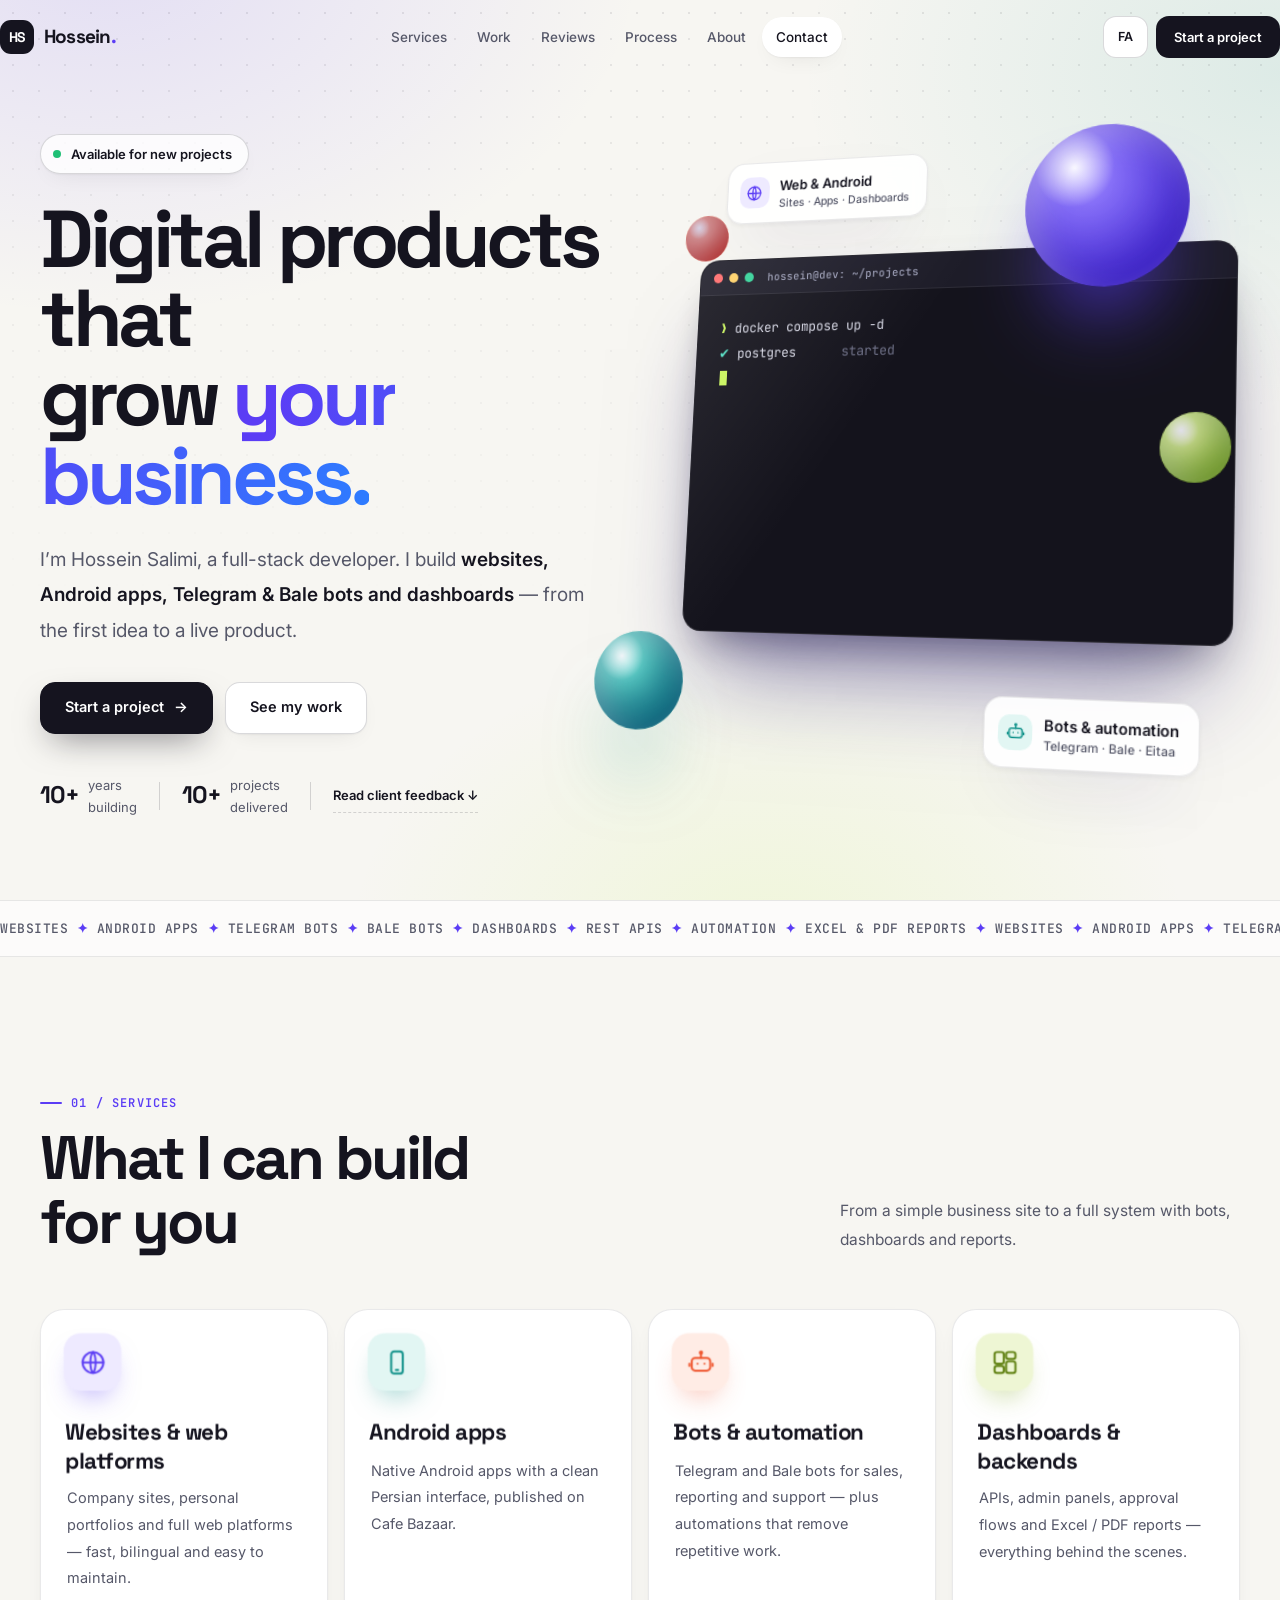
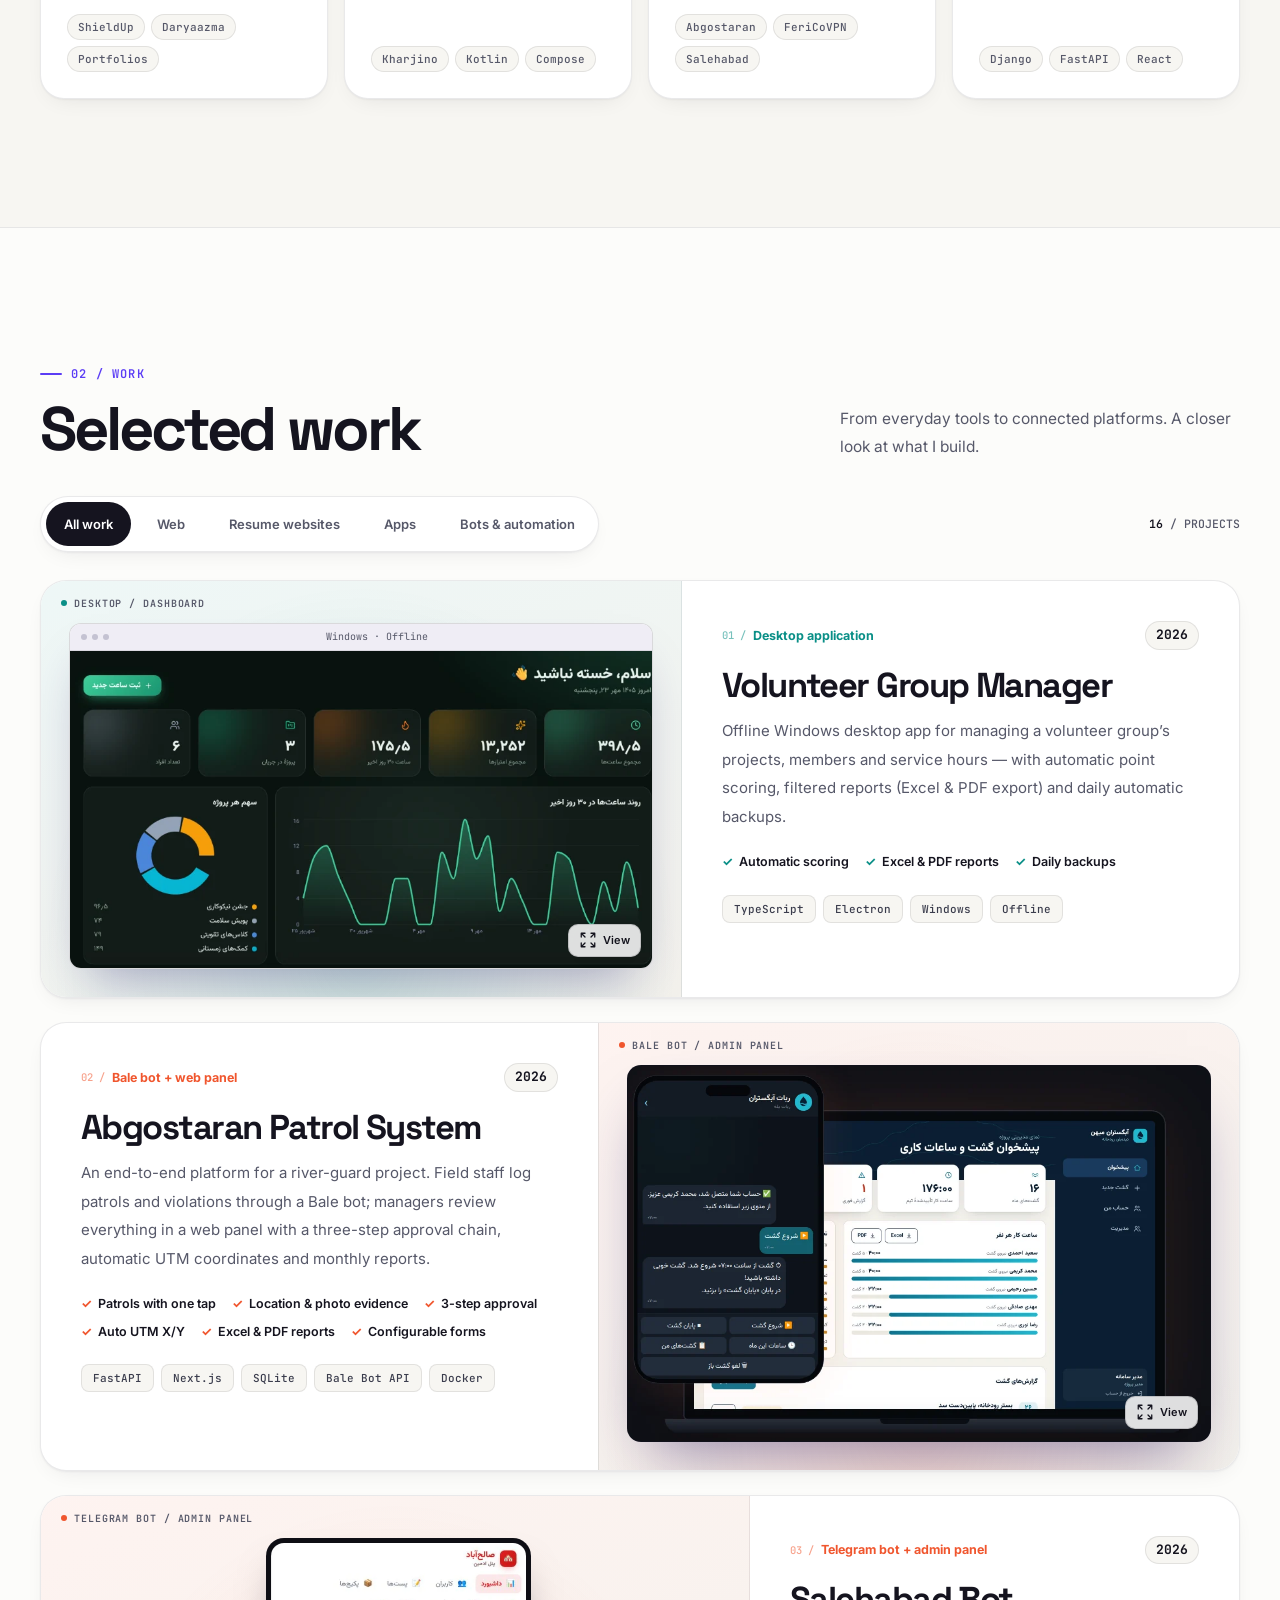
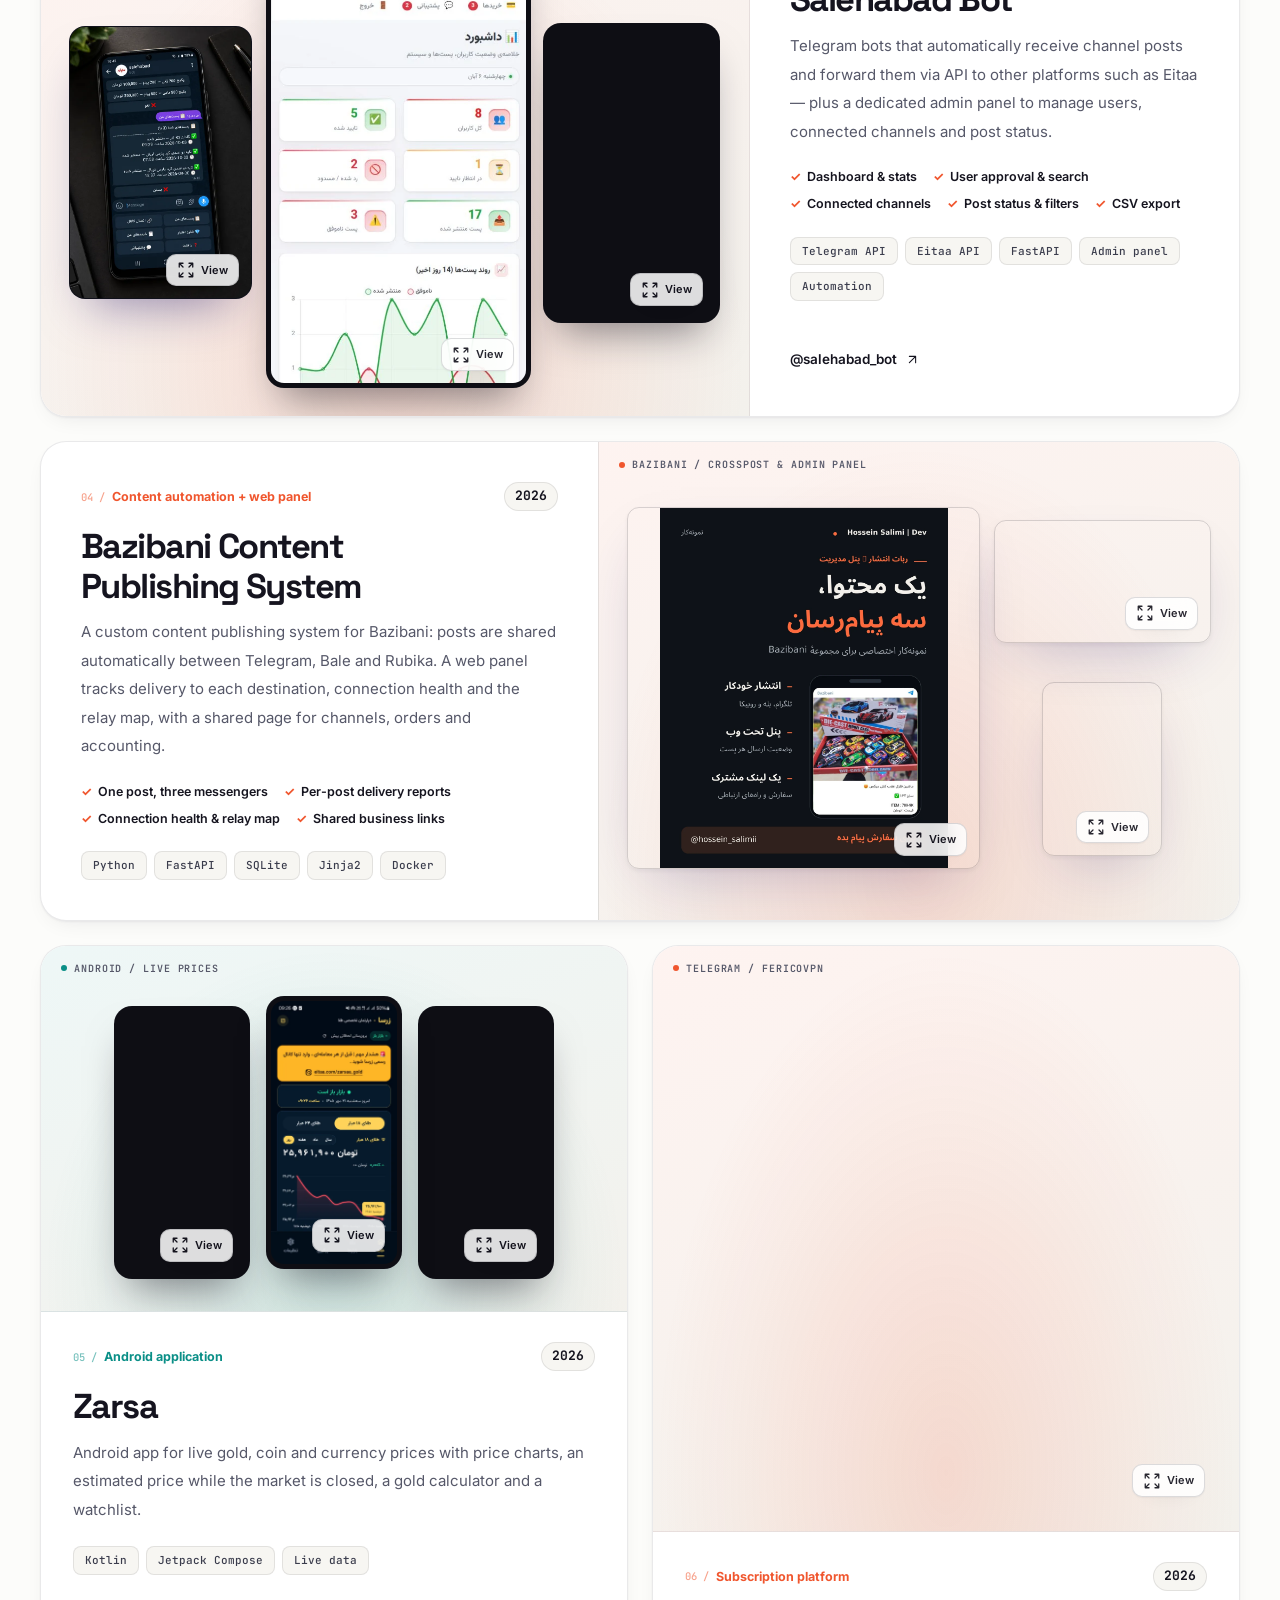
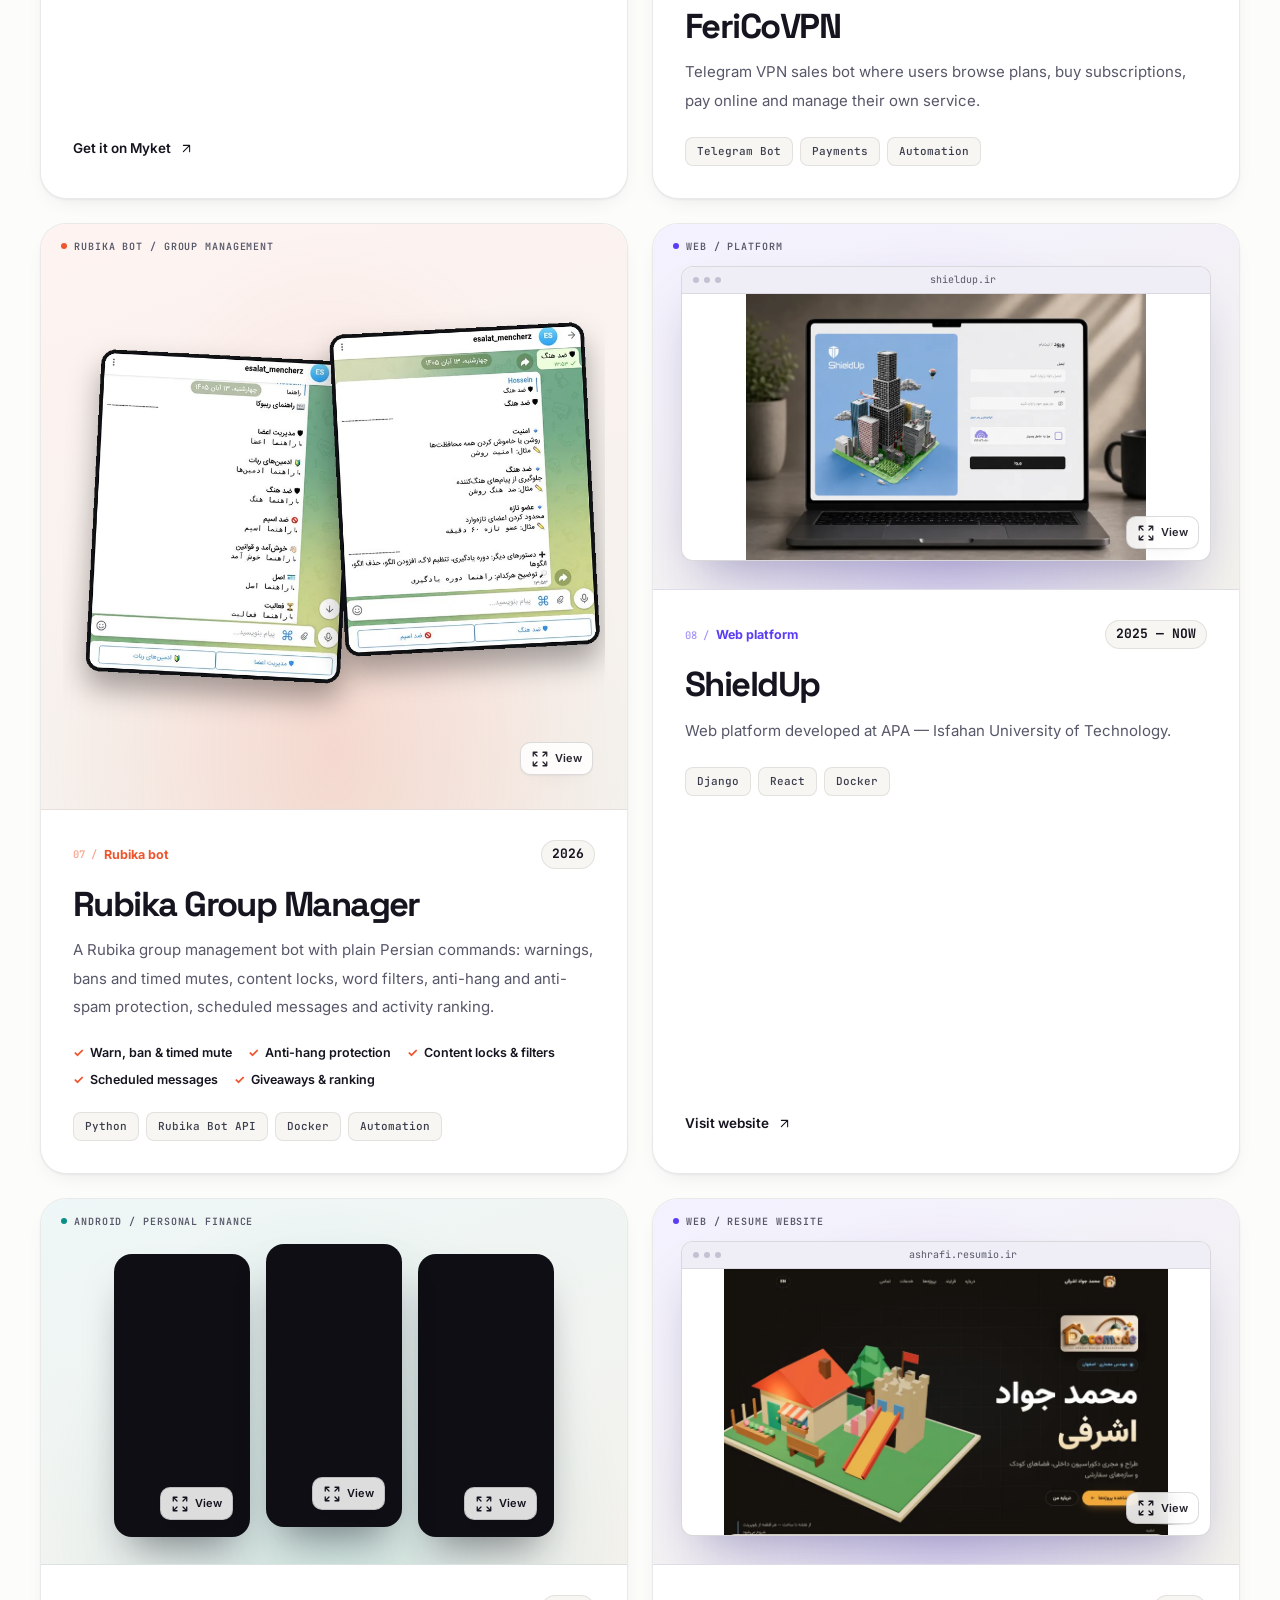
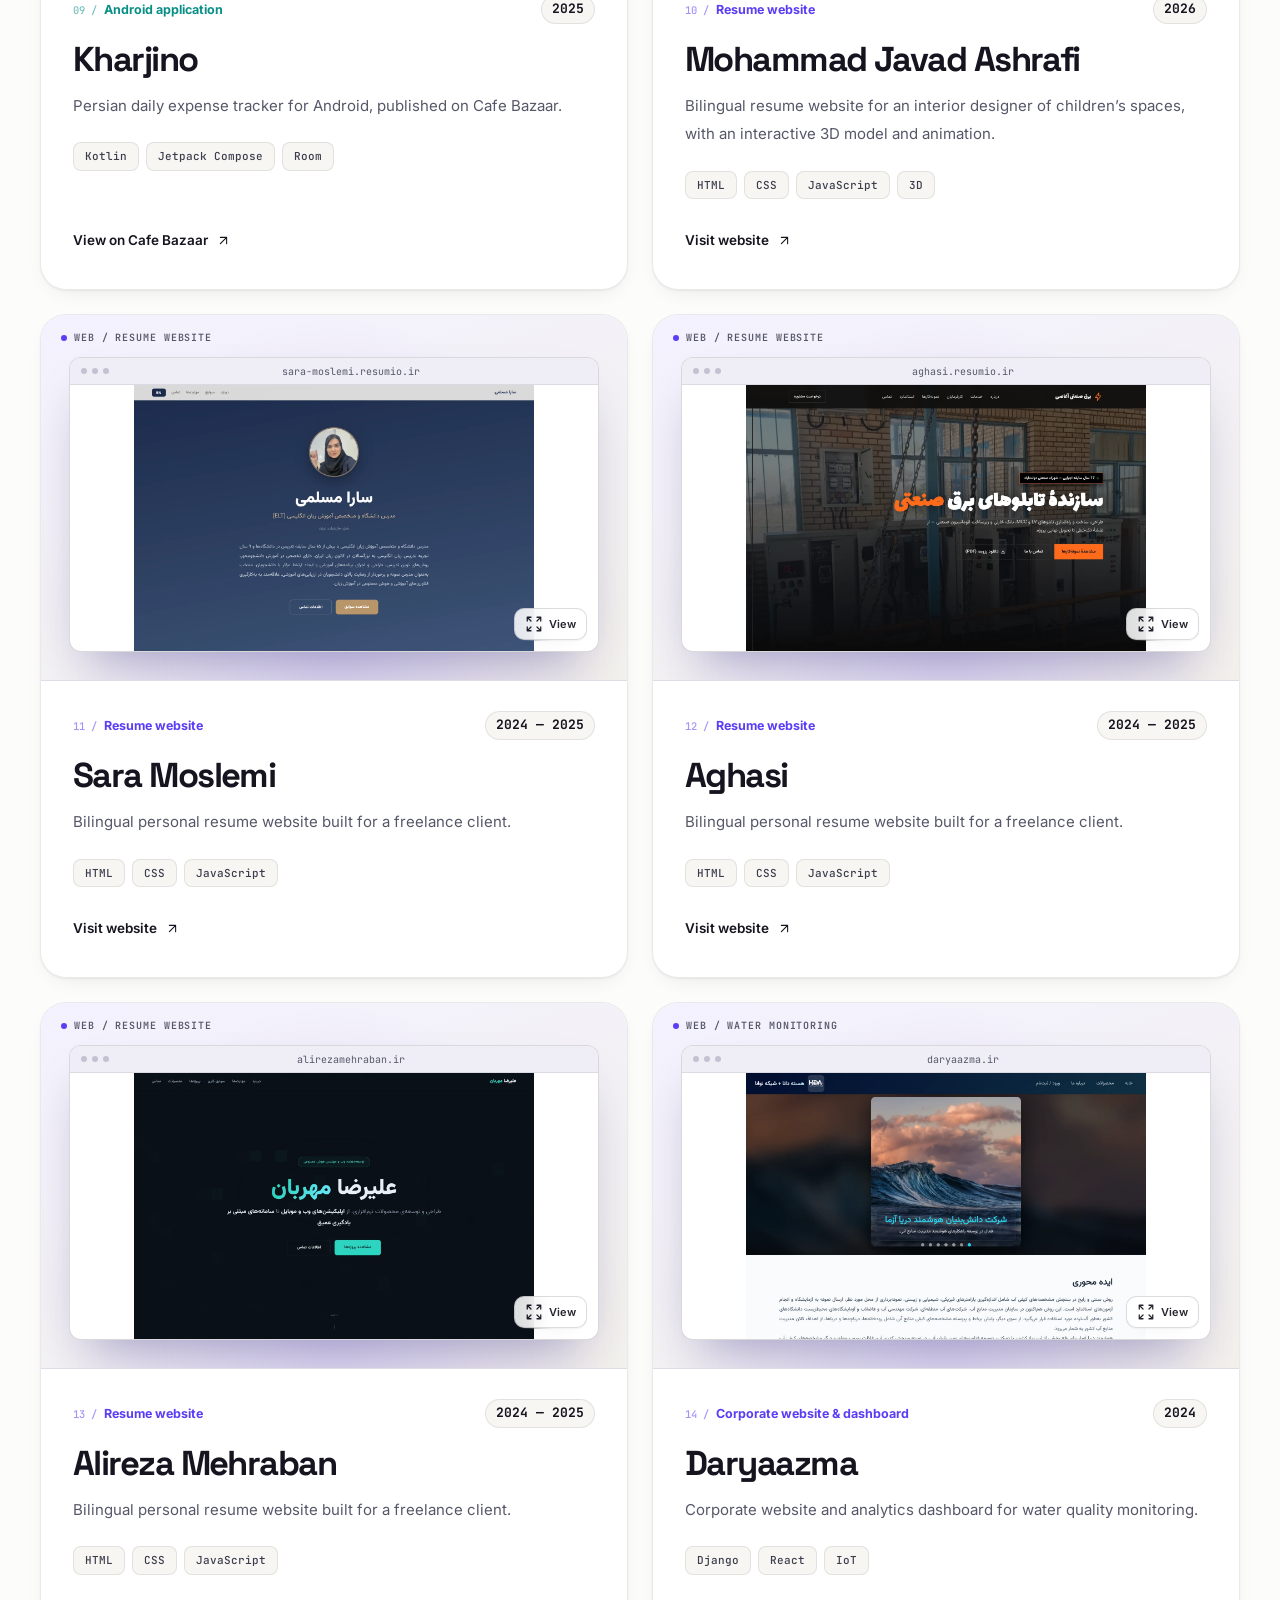
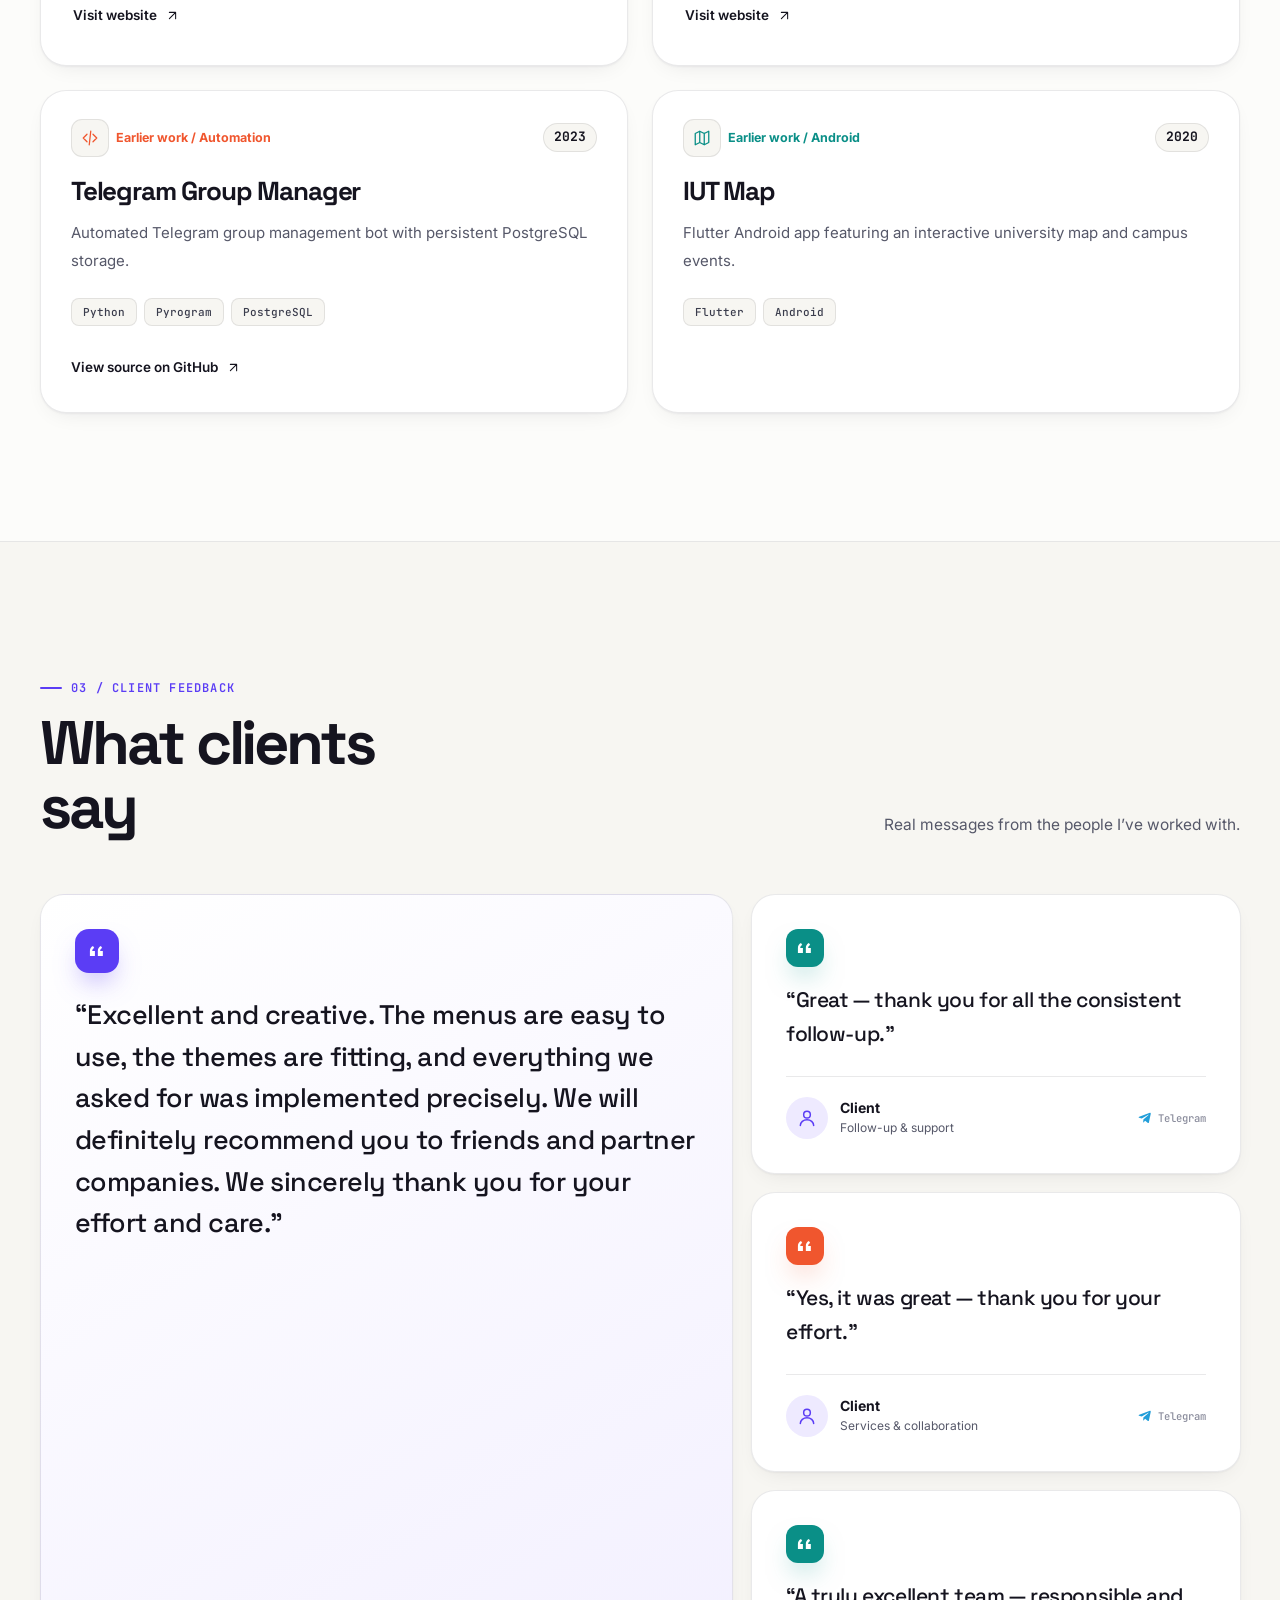
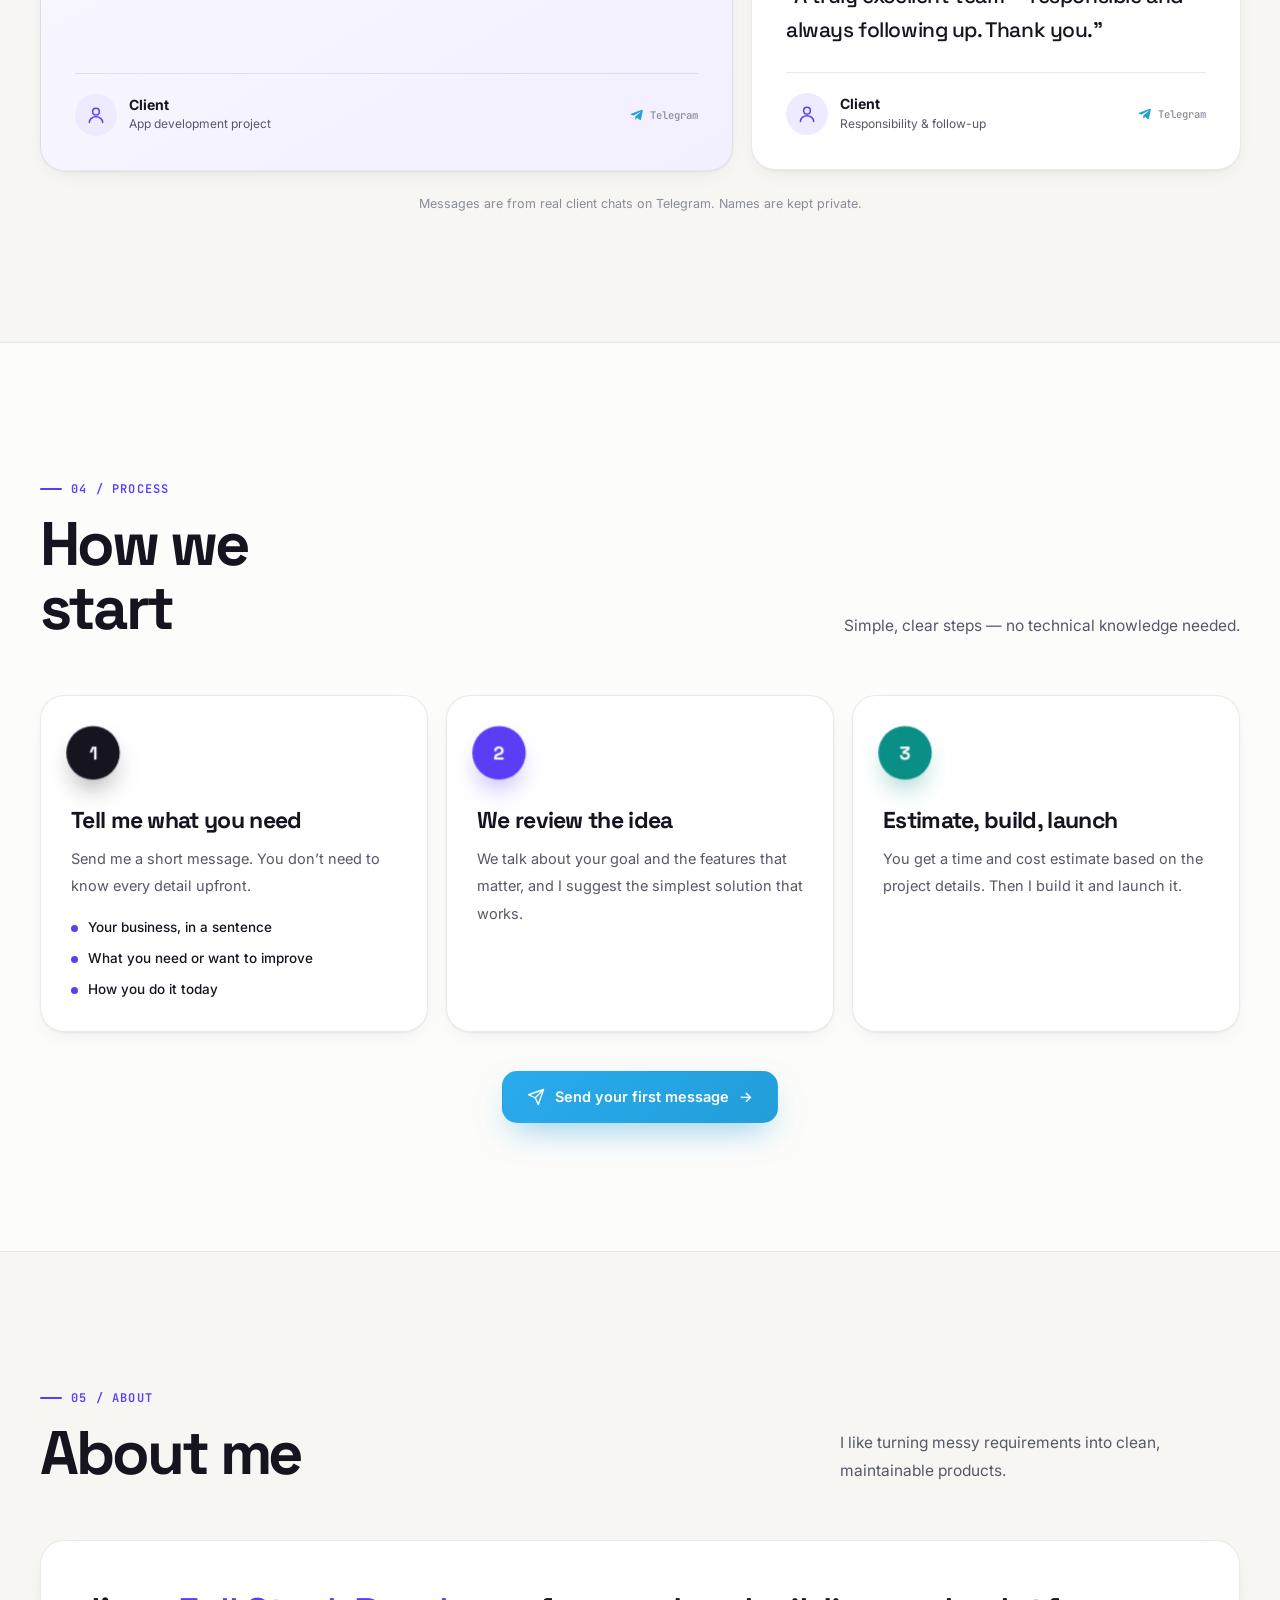
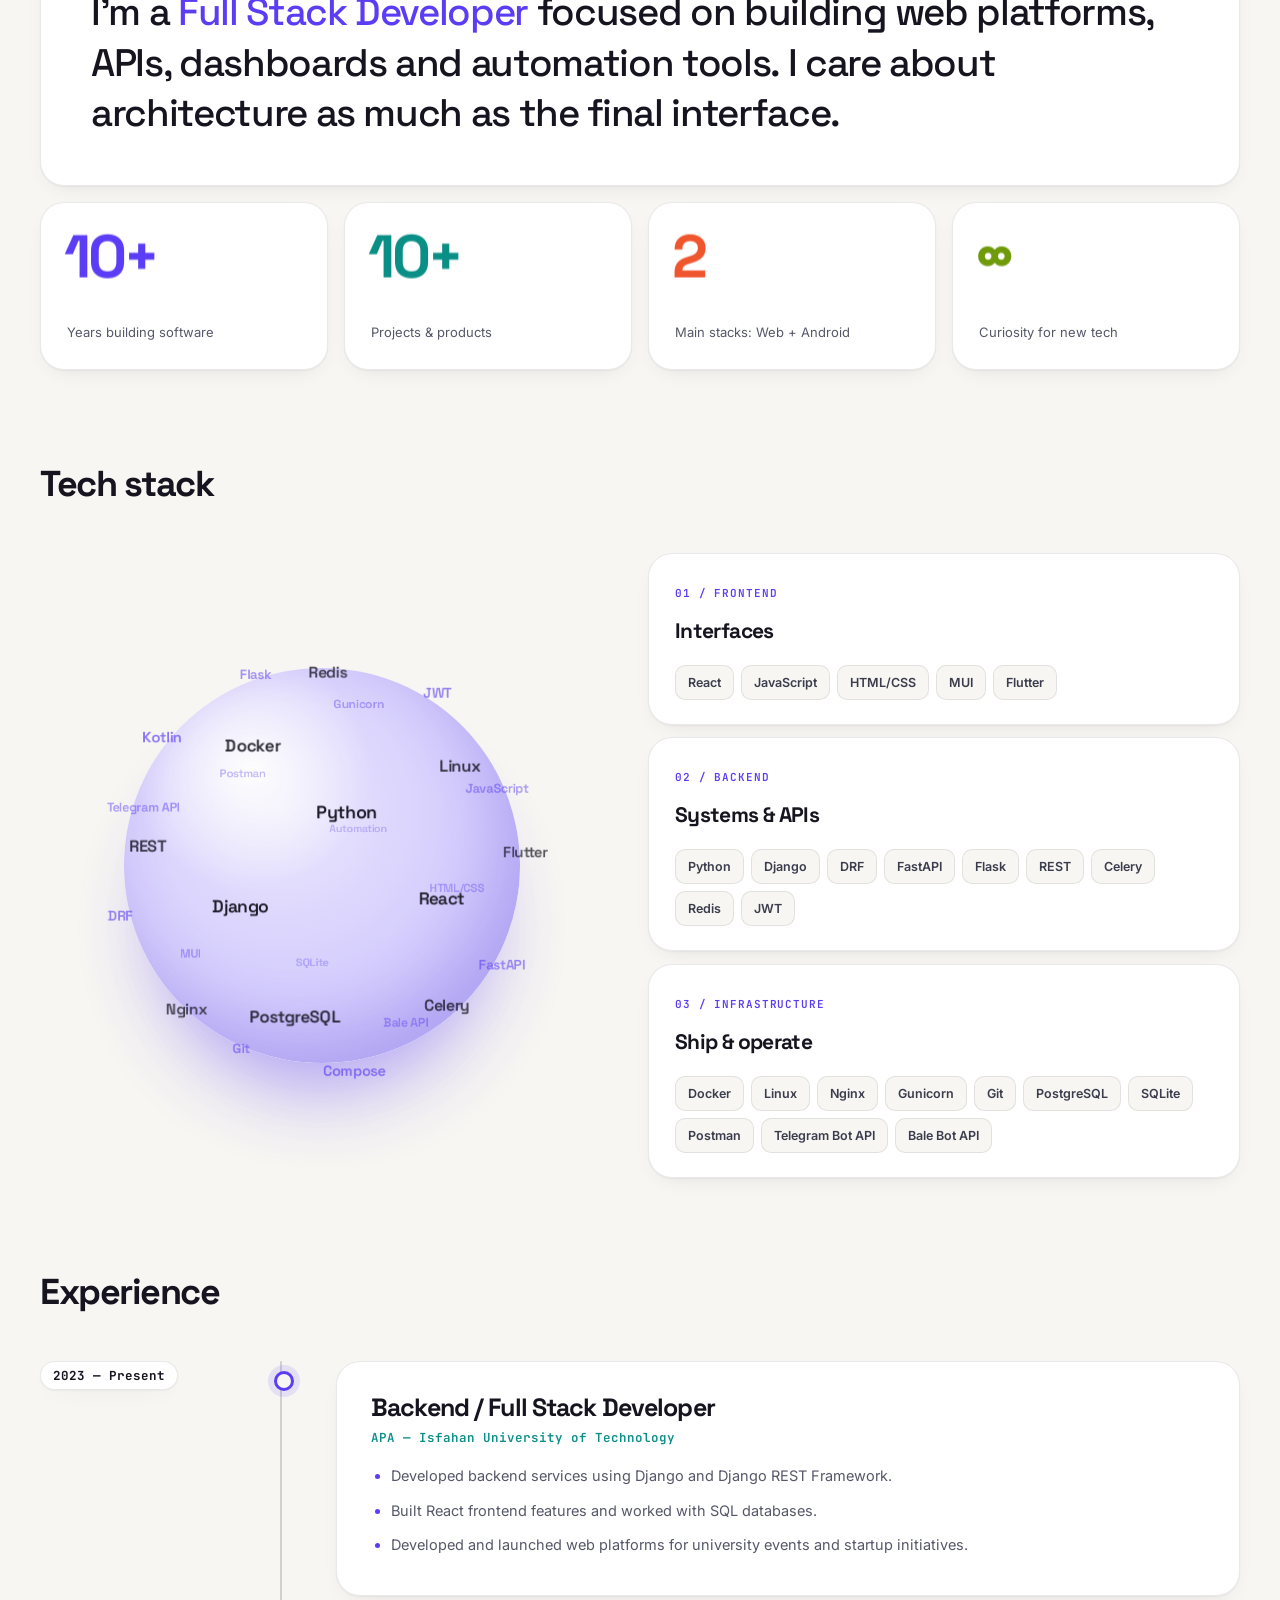
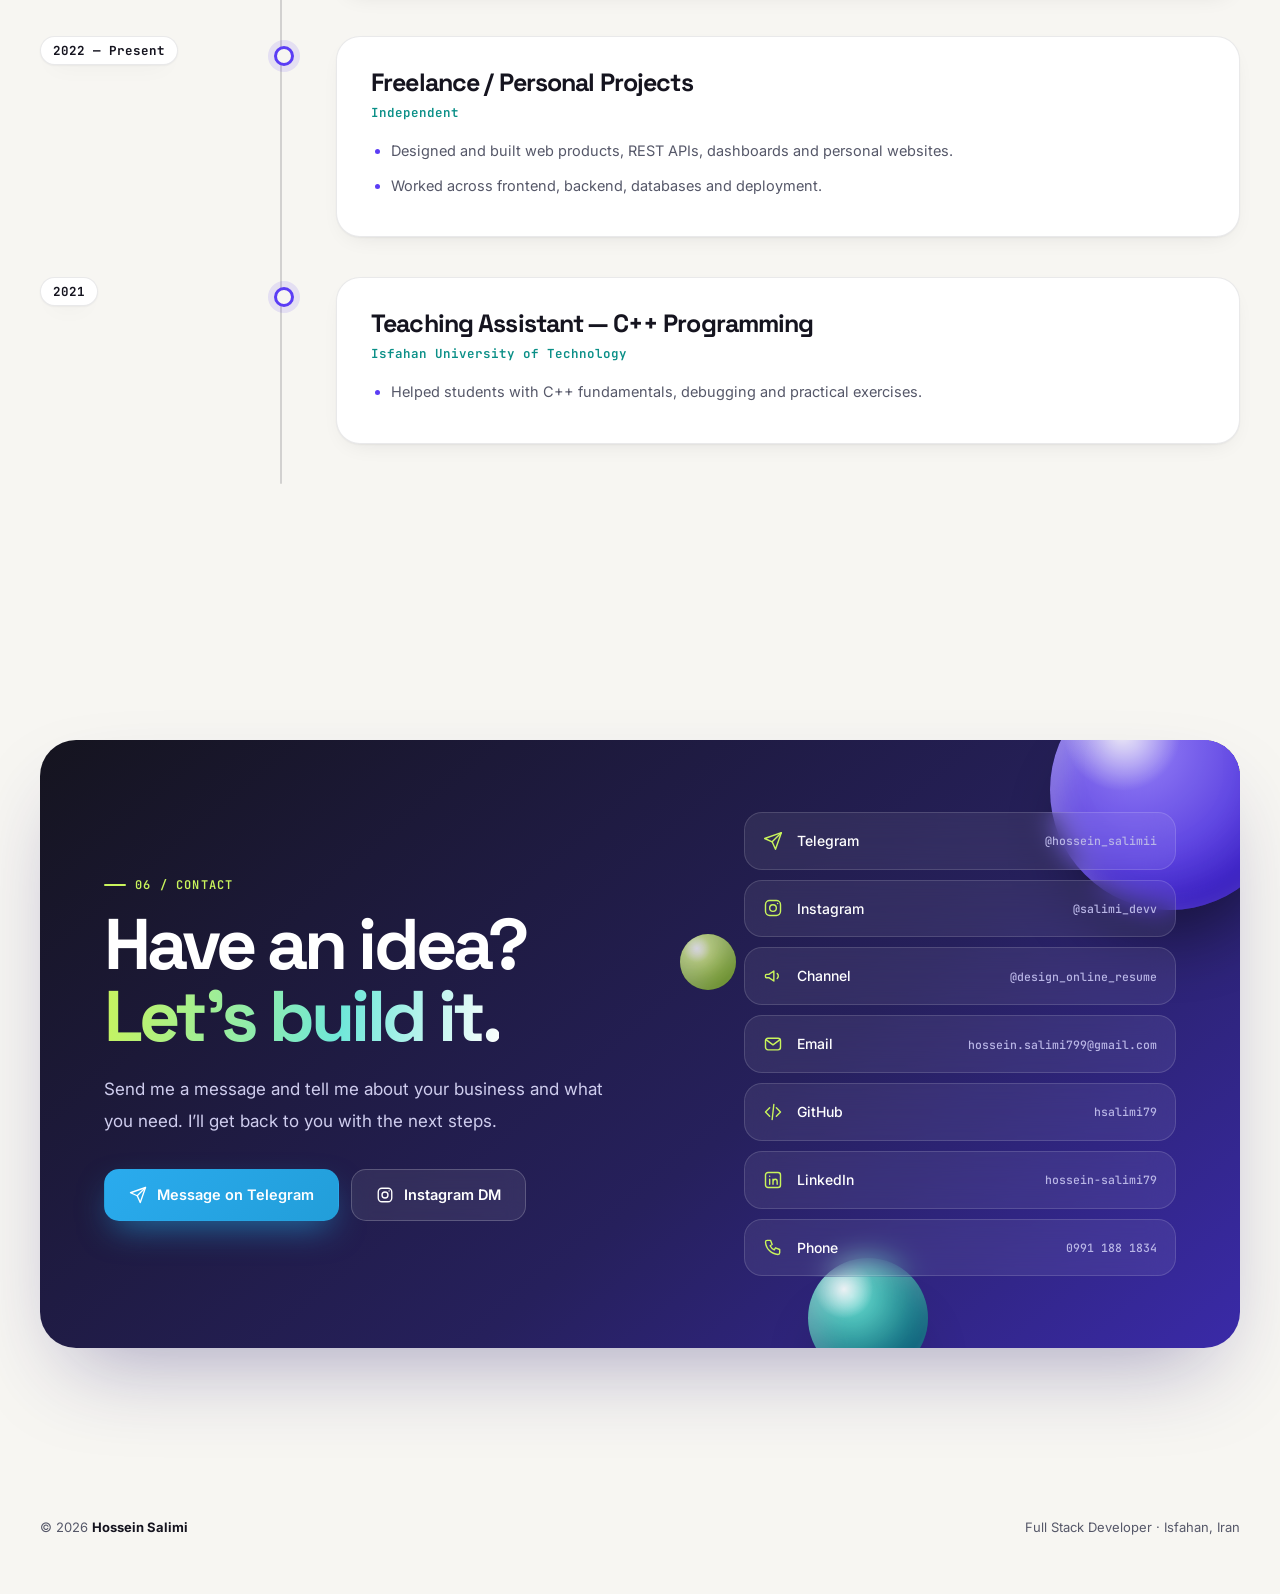
==== commit eb7165f3: "Correct Bazibani branding and remove client surname" ====
--- a/en/index.html
+++ b/en/index.html
@@ -258,11 +258,11 @@
 .sr-only-btn{position:absolute;width:1px;height:1px;overflow:hidden;clip:rect(0 0 0 0);white-space:nowrap}
 .abgo-visual{display:flex;flex-direction:column;gap:12px;width:100%;min-width:0;align-self:center}
 .abgo-main .media-button{border:1px solid var(--line2);border-radius:14px;overflow:hidden;background:#0f111a;box-shadow:0 30px 60px -24px rgba(40,30,110,.5)}
-.bostani-preview{display:grid;grid-template-columns:minmax(0,1.3fr) minmax(0,.8fr);align-items:center;gap:14px;width:100%;direction:ltr}
-.bostani-preview .media-button{overflow:hidden;border:1px solid var(--line2);border-radius:12px;box-shadow:var(--shadow-m)}
-.bostani-preview .bostani-cover{grid-row:1/3}
-.bostani-preview .shot{height:auto;max-height:360px;object-fit:contain}
-.bostani-preview .bostani-dashboard{max-width:120px;justify-self:center}
+.bazibani-preview{display:grid;grid-template-columns:minmax(0,1.3fr) minmax(0,.8fr);align-items:center;gap:14px;width:100%;direction:ltr}
+.bazibani-preview .media-button{overflow:hidden;border:1px solid var(--line2);border-radius:12px;box-shadow:var(--shadow-m)}
+.bazibani-preview .bazibani-cover{grid-row:1/3}
+.bazibani-preview .shot{height:auto;max-height:360px;object-fit:contain}
+.bazibani-preview .bazibani-dashboard{max-width:120px;justify-self:center}
 .compact-project .project-body{padding:28px 30px}
 .compact-project h3{font-size:26px}
 .compact-project .project-top{margin-bottom:20px}
@@ -429,7 +429,7 @@
   .project.featured,.project.featured.flip,.project.featured.wide-visual{grid-template-columns:1fr;grid-column:auto}
   .flip .project-visual{order:0;border-inline-start:0}
   .featured .project-visual{min-height:0;aspect-ratio:16/10;border-inline-end:0;border-bottom:1px solid var(--line);padding:40px 22px 24px}
-  .featured .project-visual:has(.abgo-visual),.featured .project-visual:has(.bostani-preview){aspect-ratio:auto}
+  .featured .project-visual:has(.abgo-visual),.featured .project-visual:has(.bazibani-preview){aspect-ratio:auto}
   .project-body,.featured .project-body{padding:24px}
   .project h3{font-size:27px}
   .project-visual{padding:36px 22px 24px}
@@ -568,14 +568,14 @@
 <ul class="project-features"><li data-en="Dashboard &amp; stats" data-fa="داشبورد و آمار">Dashboard &amp; stats</li><li data-en="User approval &amp; search" data-fa="تأیید و جستجوی کاربر">User approval &amp; search</li><li data-en="Connected channels" data-fa="کانال‌های متصل">Connected channels</li><li data-en="Post status &amp; filters" data-fa="وضعیت پست و فیلتر">Post status &amp; filters</li><li data-en="CSV export" data-fa="خروجی CSV">CSV export</li></ul>
 <div class="tags"><span class="tag">Telegram API</span><span class="tag">Eitaa API</span><span class="tag">FastAPI</span><span class="tag">Admin panel</span><span class="tag">Automation</span></div>
 <div class="links"><a class="link" href="https://t.me/salehabad_bot" target="_blank" rel="noopener"><span dir="ltr">@salehabad_bot</span><svg class="work-icon" aria-hidden="true"><use href="#wi-arrow"></use></svg></a></div></div></article>
-<article id="project-bostani" class="project featured flip rv" data-category="bots web">
-<div class="project-visual"><span class="visual-label">BOSTANI / CROSSPOST &amp; ADMIN PANEL</span><div class="bostani-preview">
-<button class="media-button bostani-cover" type="button" data-gallery="bostani" data-image="../images/bostani-overview.webp" data-caption="Bostani — content publishing system overview" aria-label="View Bostani project overview"><img class="shot" src="../images/bostani-overview.webp" alt="Bostani — supplied project overview" loading="lazy" decoding="async"><span class="zoom-hint"><svg class="work-icon" aria-hidden="true"><use href="#wi-expand"></use></svg><span data-en="View" data-fa="نمایش">View</span></span></button>
-<button class="media-button" type="button" data-gallery="bostani" data-image="../images/bostani-posts.webp" data-caption="Bostani admin panel — posts and delivery status" aria-label="View Bostani posts and delivery status"><img class="shot" src="../images/bostani-posts.webp" alt="Bostani admin panel — posts and delivery status" loading="lazy" decoding="async"><span class="zoom-hint"><svg class="work-icon" aria-hidden="true"><use href="#wi-expand"></use></svg><span data-en="View" data-fa="نمایش">View</span></span></button>
-<button class="media-button bostani-dashboard" type="button" data-gallery="bostani" data-image="../images/bostani-dashboard.webp" data-caption="Bostani admin panel — connection health dashboard" aria-label="View Bostani connection health dashboard"><img class="shot" src="../images/bostani-dashboard.webp" alt="Bostani admin panel — connection health dashboard" loading="lazy" decoding="async"><span class="zoom-hint"><svg class="work-icon" aria-hidden="true"><use href="#wi-expand"></use></svg><span data-en="View" data-fa="نمایش">View</span></span></button>
+<article id="project-bazibani" class="project featured flip rv" data-category="bots web">
+<div class="project-visual"><span class="visual-label">BAZIBANI / CROSSPOST &amp; ADMIN PANEL</span><div class="bazibani-preview">
+<button class="media-button bazibani-cover" type="button" data-gallery="bazibani" data-image="../images/bazibani-overview.webp" data-caption="Bazibani — content publishing system overview" aria-label="View Bazibani project overview"><img class="shot" src="../images/bazibani-overview.webp" alt="Bazibani — supplied project overview" loading="lazy" decoding="async"><span class="zoom-hint"><svg class="work-icon" aria-hidden="true"><use href="#wi-expand"></use></svg><span data-en="View" data-fa="نمایش">View</span></span></button>
+<button class="media-button" type="button" data-gallery="bazibani" data-image="../images/bazibani-posts.webp" data-caption="Bazibani admin panel — posts and delivery status" aria-label="View Bazibani posts and delivery status"><img class="shot" src="../images/bazibani-posts.webp" alt="Bazibani admin panel — posts and delivery status" loading="lazy" decoding="async"><span class="zoom-hint"><svg class="work-icon" aria-hidden="true"><use href="#wi-expand"></use></svg><span data-en="View" data-fa="نمایش">View</span></span></button>
+<button class="media-button bazibani-dashboard" type="button" data-gallery="bazibani" data-image="../images/bazibani-dashboard.webp" data-caption="Bazibani admin panel — connection health dashboard" aria-label="View Bazibani connection health dashboard"><img class="shot" src="../images/bazibani-dashboard.webp" alt="Bazibani admin panel — connection health dashboard" loading="lazy" decoding="async"><span class="zoom-hint"><svg class="work-icon" aria-hidden="true"><use href="#wi-expand"></use></svg><span data-en="View" data-fa="نمایش">View</span></span></button>
 </div></div>
 <div class="project-body"><div class="project-top"><span class="project-type"><span class="project-num">04 /</span><span data-en="Content automation + web panel" data-fa="اتوماسیون محتوا + پنل وب">Content automation + web panel</span></span><span dir="ltr">2026</span></div>
-<h3 data-en="Bostani Content Publishing System" data-fa="سامانه انتشار محتوای بستانی">Bostani Content Publishing System</h3><p data-en="A custom content publishing system for Bostani: posts are shared automatically between Telegram, Bale and Rubika. A web panel tracks delivery to each destination, connection health and the relay map, with a shared page for channels, orders and accounting." data-fa="سامانه اختصاصی مجموعهٔ بستانی برای انتشار خودکار محتوا بین تلگرام، بله و روبیکا؛ همراه با پنل تحت وب برای پیگیری وضعیت ارسال هر پست، سلامت اتصال‌ها و نقشهٔ انتقال، و یک صفحهٔ مشترک برای کانال‌ها، ثبت سفارش و حسابداری.">A custom content publishing system for Bostani: posts are shared automatically between Telegram, Bale and Rubika. A web panel tracks delivery to each destination, connection health and the relay map, with a shared page for channels, orders and accounting.</p>
+<h3 data-en="Bazibani Content Publishing System" data-fa="سامانه انتشار محتوای Bazibani">Bazibani Content Publishing System</h3><p data-en="A custom content publishing system for Bazibani: posts are shared automatically between Telegram, Bale and Rubika. A web panel tracks delivery to each destination, connection health and the relay map, with a shared page for channels, orders and accounting." data-fa="سامانه اختصاصی مجموعهٔ Bazibani برای انتشار خودکار محتوا بین تلگرام، بله و روبیکا؛ همراه با پنل تحت وب برای پیگیری وضعیت ارسال هر پست، سلامت اتصال‌ها و نقشهٔ انتقال، و یک صفحهٔ مشترک برای کانال‌ها، ثبت سفارش و حسابداری.">A custom content publishing system for Bazibani: posts are shared automatically between Telegram, Bale and Rubika. A web panel tracks delivery to each destination, connection health and the relay map, with a shared page for channels, orders and accounting.</p>
 <ul class="project-features"><li data-en="One post, three messengers" data-fa="یک محتوا، سه پیام‌رسان">One post, three messengers</li><li data-en="Per-post delivery reports" data-fa="گزارش ارسال هر پست">Per-post delivery reports</li><li data-en="Connection health &amp; relay map" data-fa="سلامت اتصال‌ها و نقشهٔ انتقال">Connection health &amp; relay map</li><li data-en="Shared business links" data-fa="لینک مشترک کسب‌وکار">Shared business links</li></ul>
 <div class="tags"><span class="tag">Python</span><span class="tag">FastAPI</span><span class="tag">SQLite</span><span class="tag">Jinja2</span><span class="tag">Docker</span></div>
 </div></article>
@@ -781,9 +781,9 @@
 $$('.rv').forEach(x=>obs.observe(x));
 
 /* project filters + keyboard-accessible screenshot gallery */
-$$('.work-filter').forEach(button=>button.addEventListener('click',()=>{
-  const filter=button.dataset.filter;
-  $$('.work-filter').forEach(b=>b.setAttribute('aria-pressed',String(b===button)));
+const workFilters=['all','web','resume','apps','bots'];
+function applyFilter(filter){
+  $$('.work-filter').forEach(b=>b.setAttribute('aria-pressed',String(b.dataset.filter===filter)));
   let visible=0;
   $$('.project').forEach(project=>{
     project.hidden=filter!=='all'&&!project.dataset.category.split(' ').includes(filter);
@@ -791,7 +791,21 @@
   });
   $('#work-count').textContent=String(visible).padStart(2,'0');
   onScroll();
+}
+$$('.work-filter').forEach(button=>button.addEventListener('click',()=>{
+  const filter=button.dataset.filter;
+  applyFilter(filter);
+  history.replaceState(null,'',filter==='all'?'#projects':'#projects-'+filter);
 }));
+/* deep links: #projects-resume, #projects-apps, #projects-bots, #projects-web select a filter and scroll to the work section */
+function openWorkFromHash(){
+  const m=location.hash.match(/^#projects-(\w+)$/);
+  if(!m||!workFilters.includes(m[1]))return;
+  applyFilter(m[1]);
+  $('#projects').scrollIntoView();
+}
+window.addEventListener('hashchange',openWorkFromHash);
+window.addEventListener('load',()=>{if(/^#projects-/.test(location.hash))setTimeout(openWorkFromHash,150)});
 const lightbox=$('#project-lightbox');
 let galleryItems=[],galleryIndex=0;
 function renderGallery(){
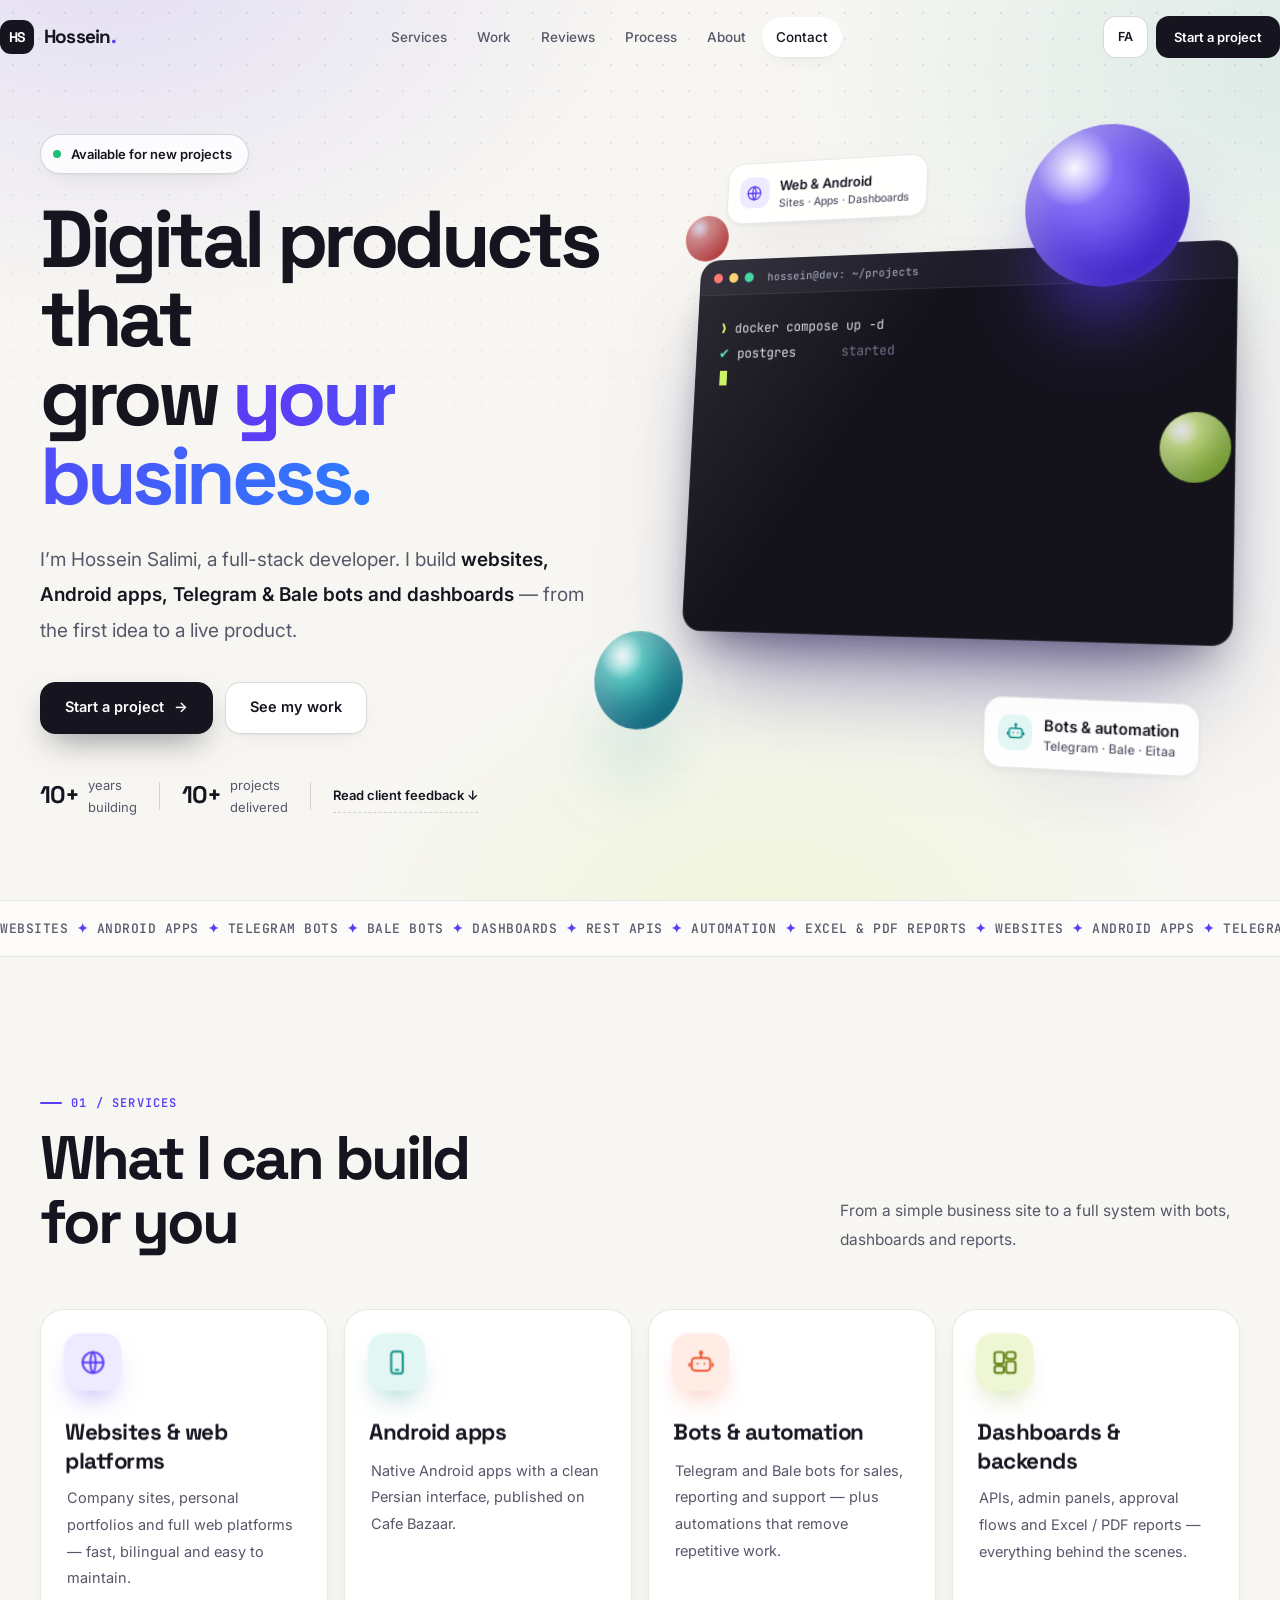
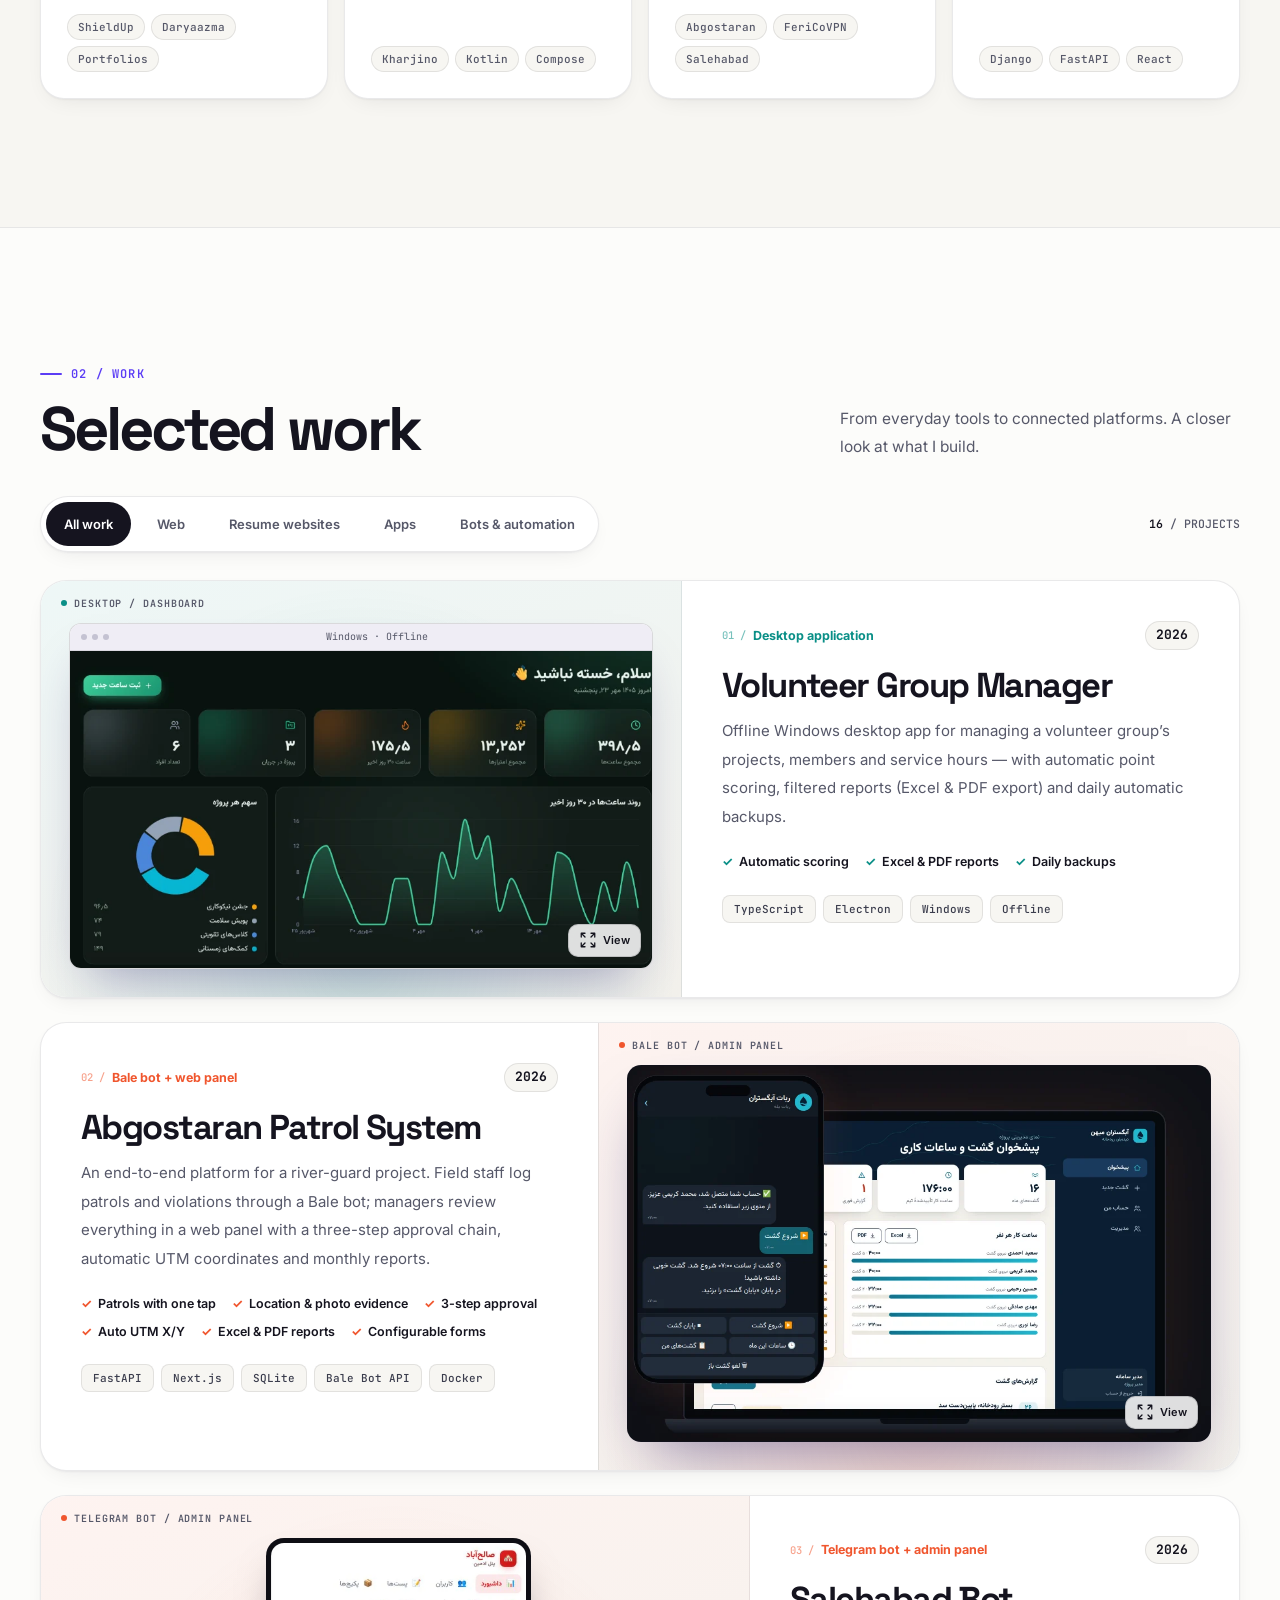
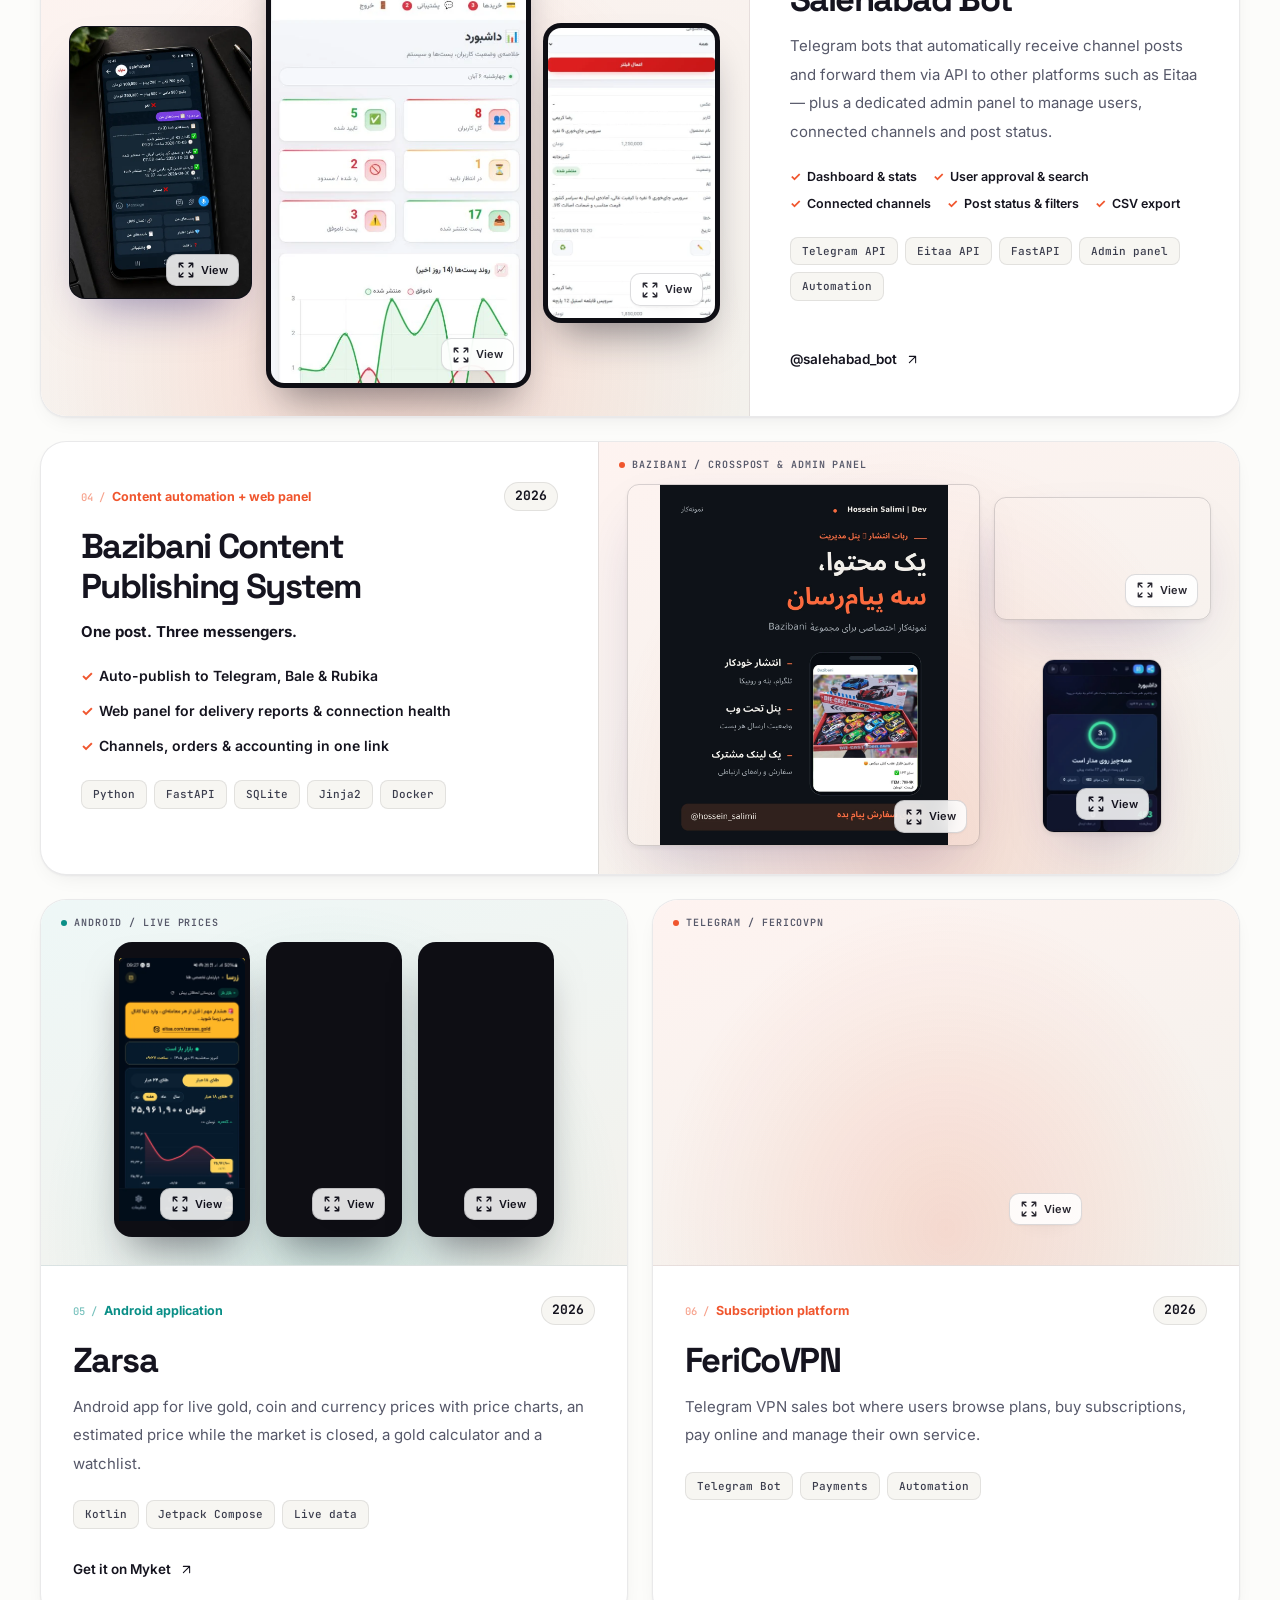
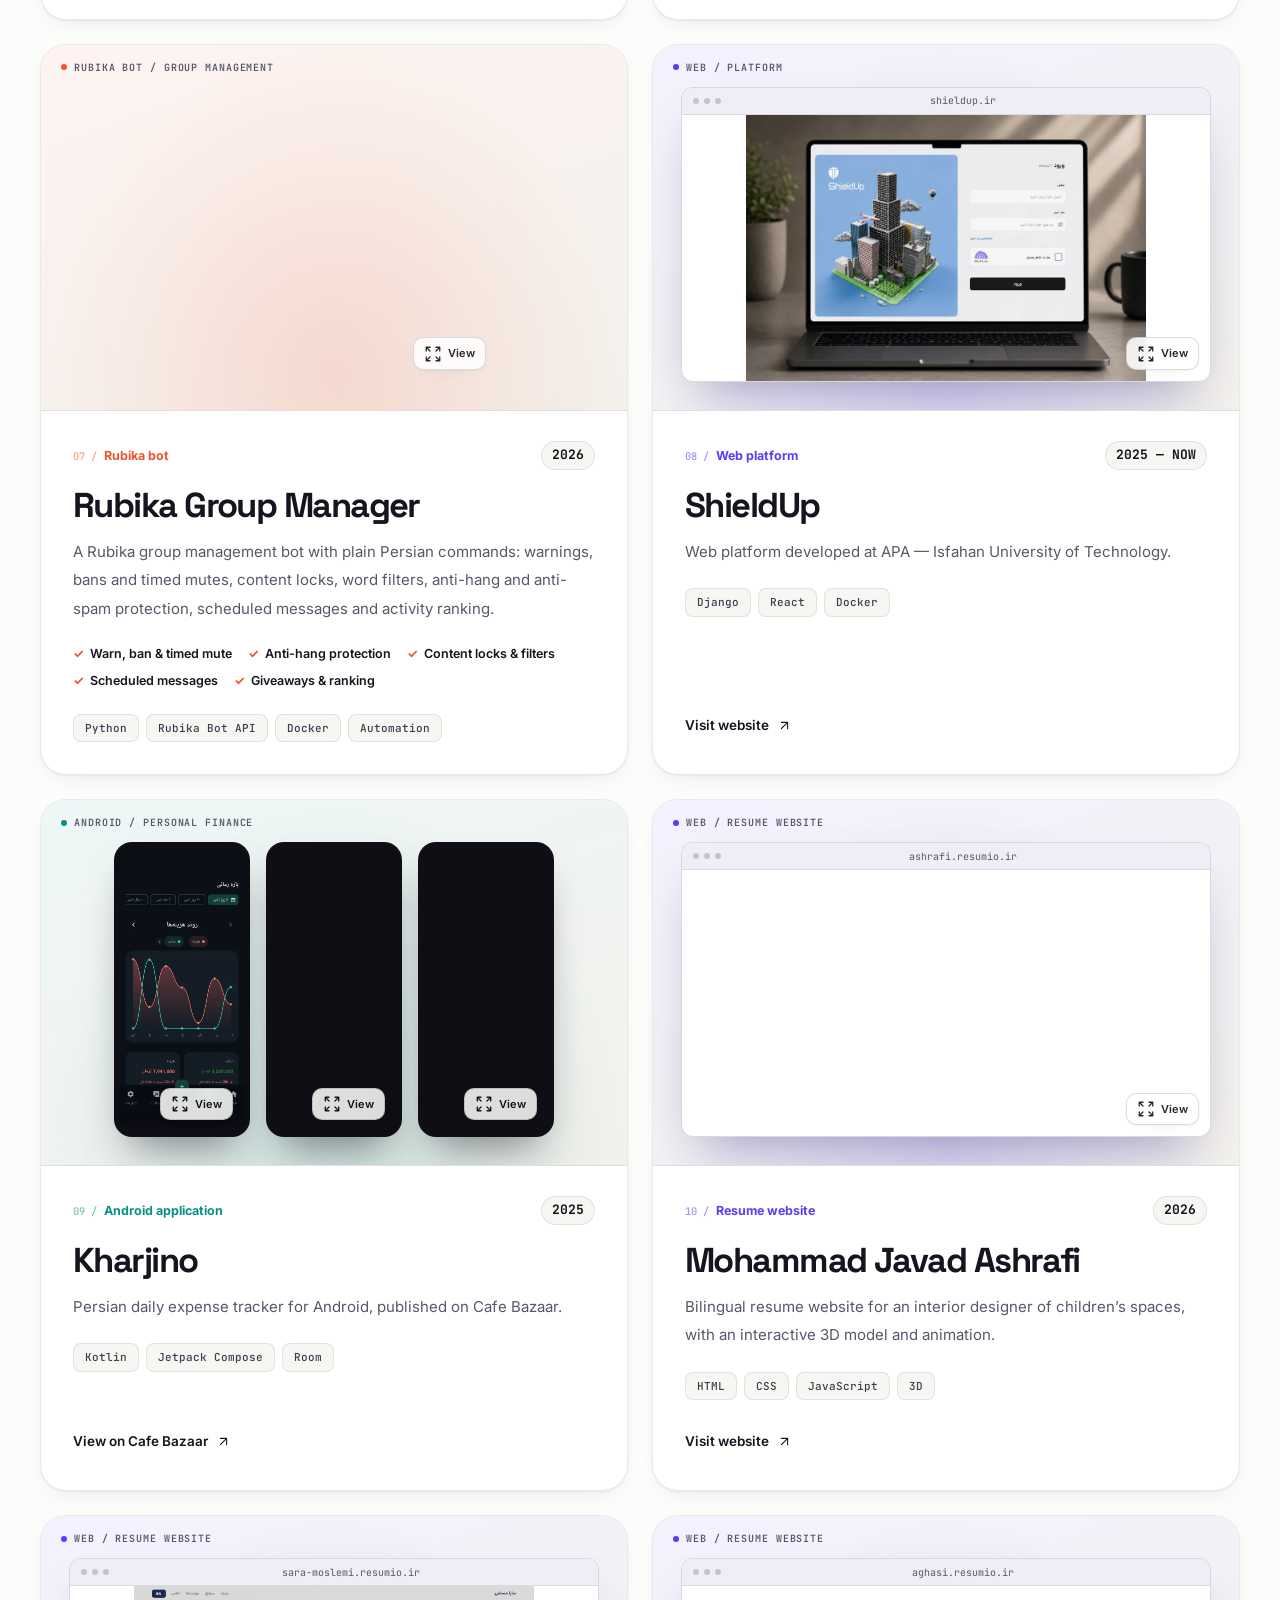
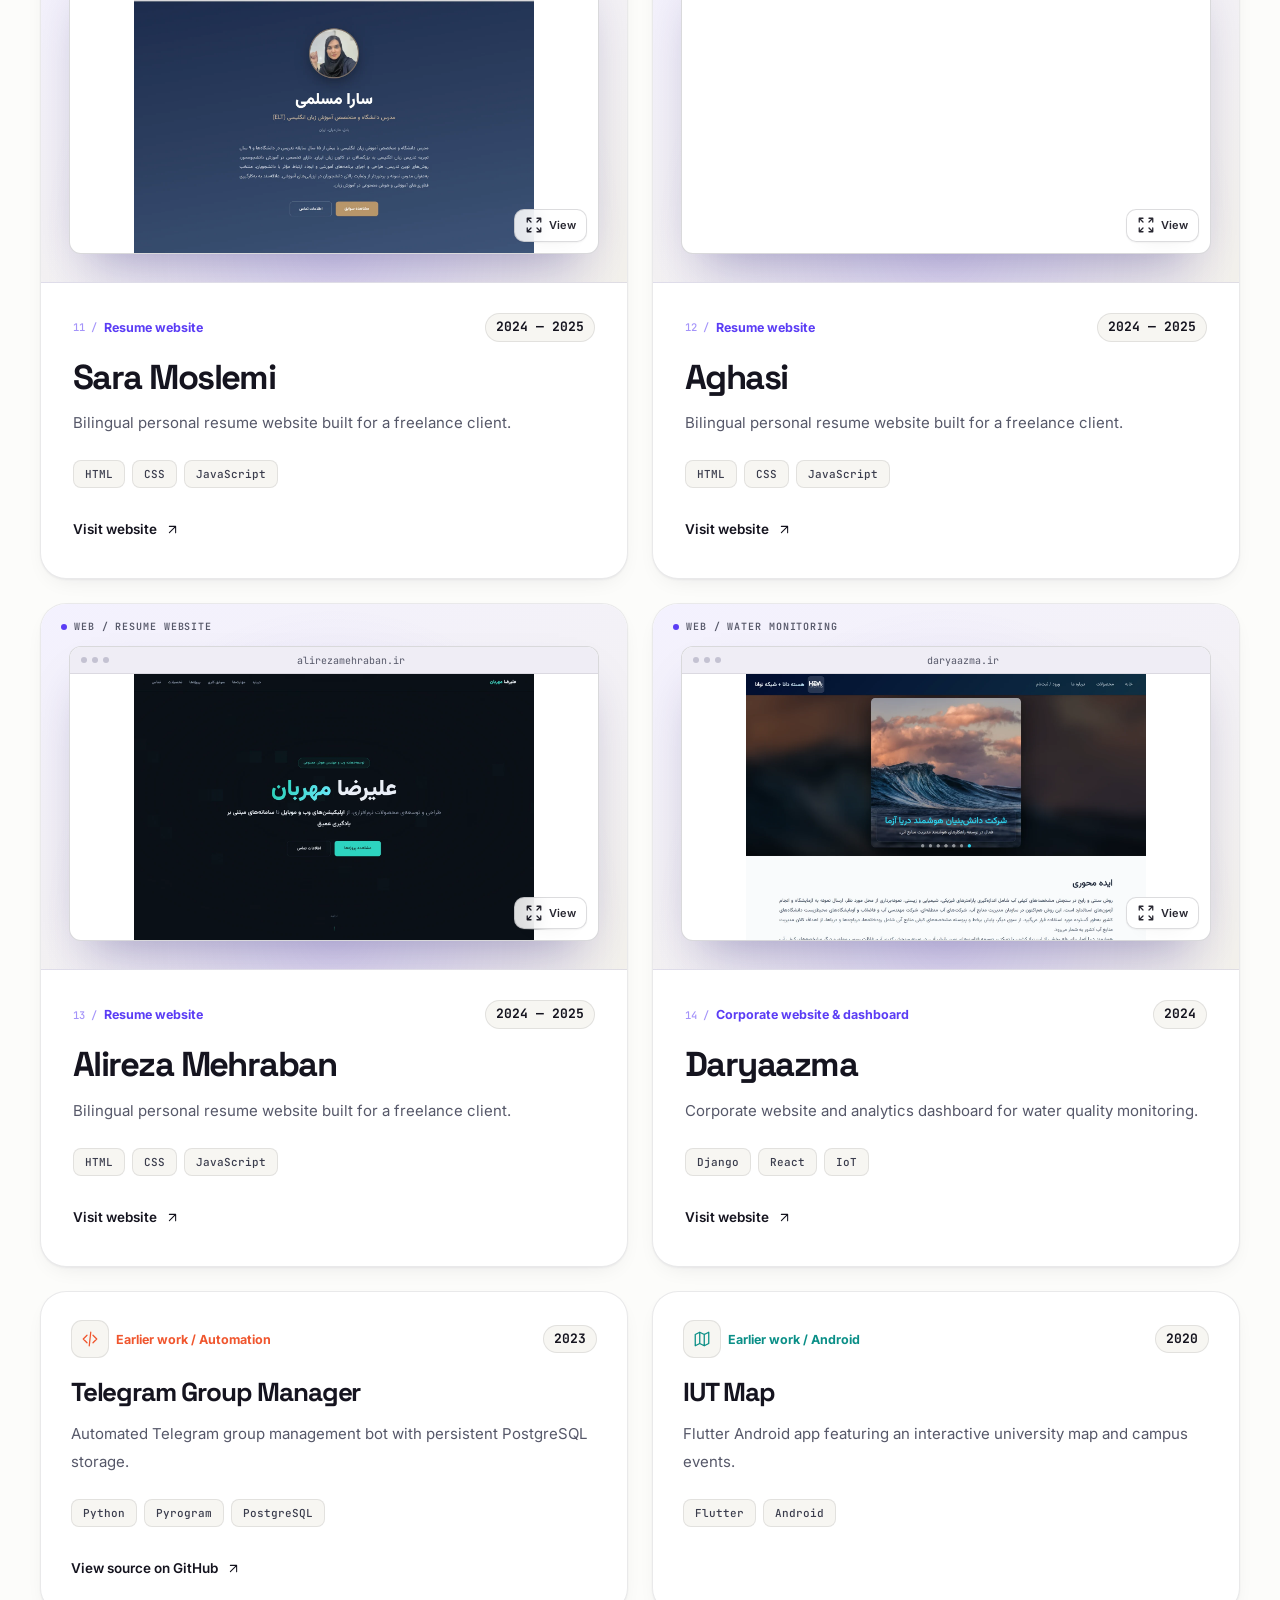
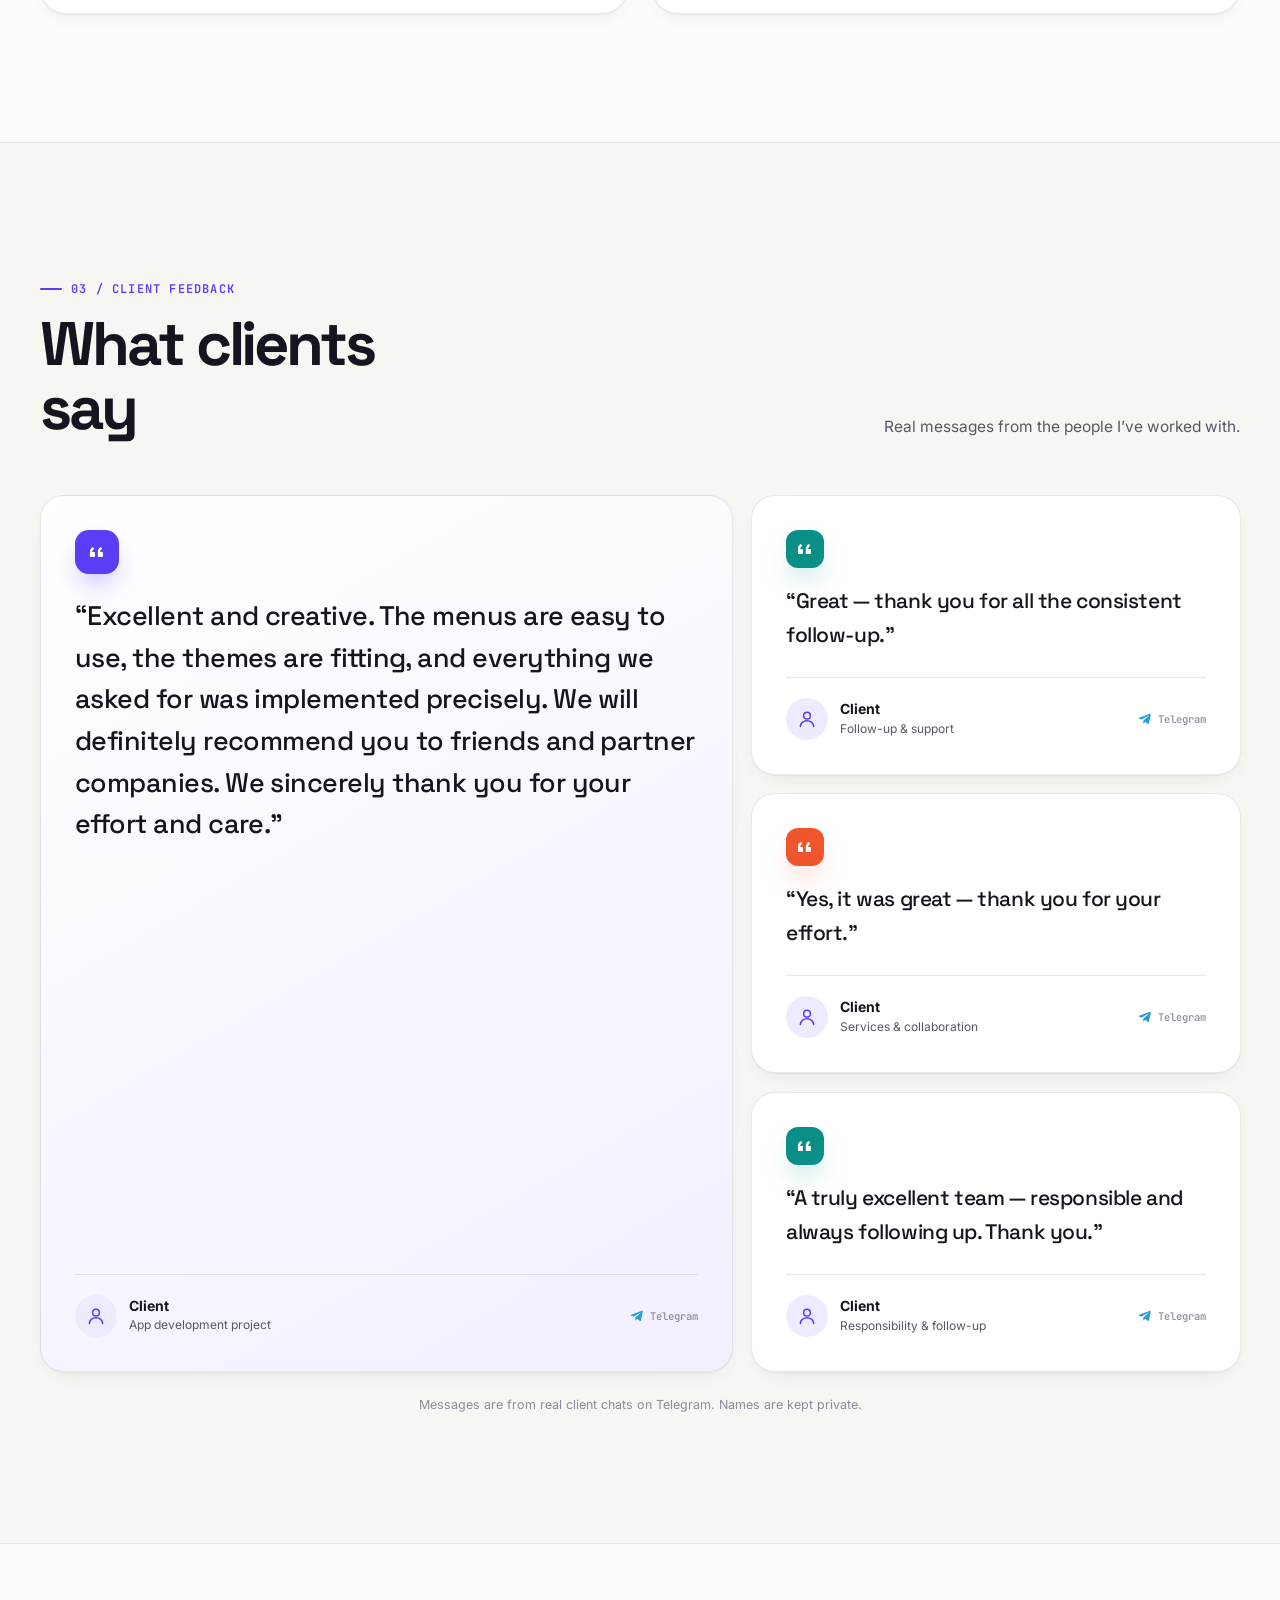
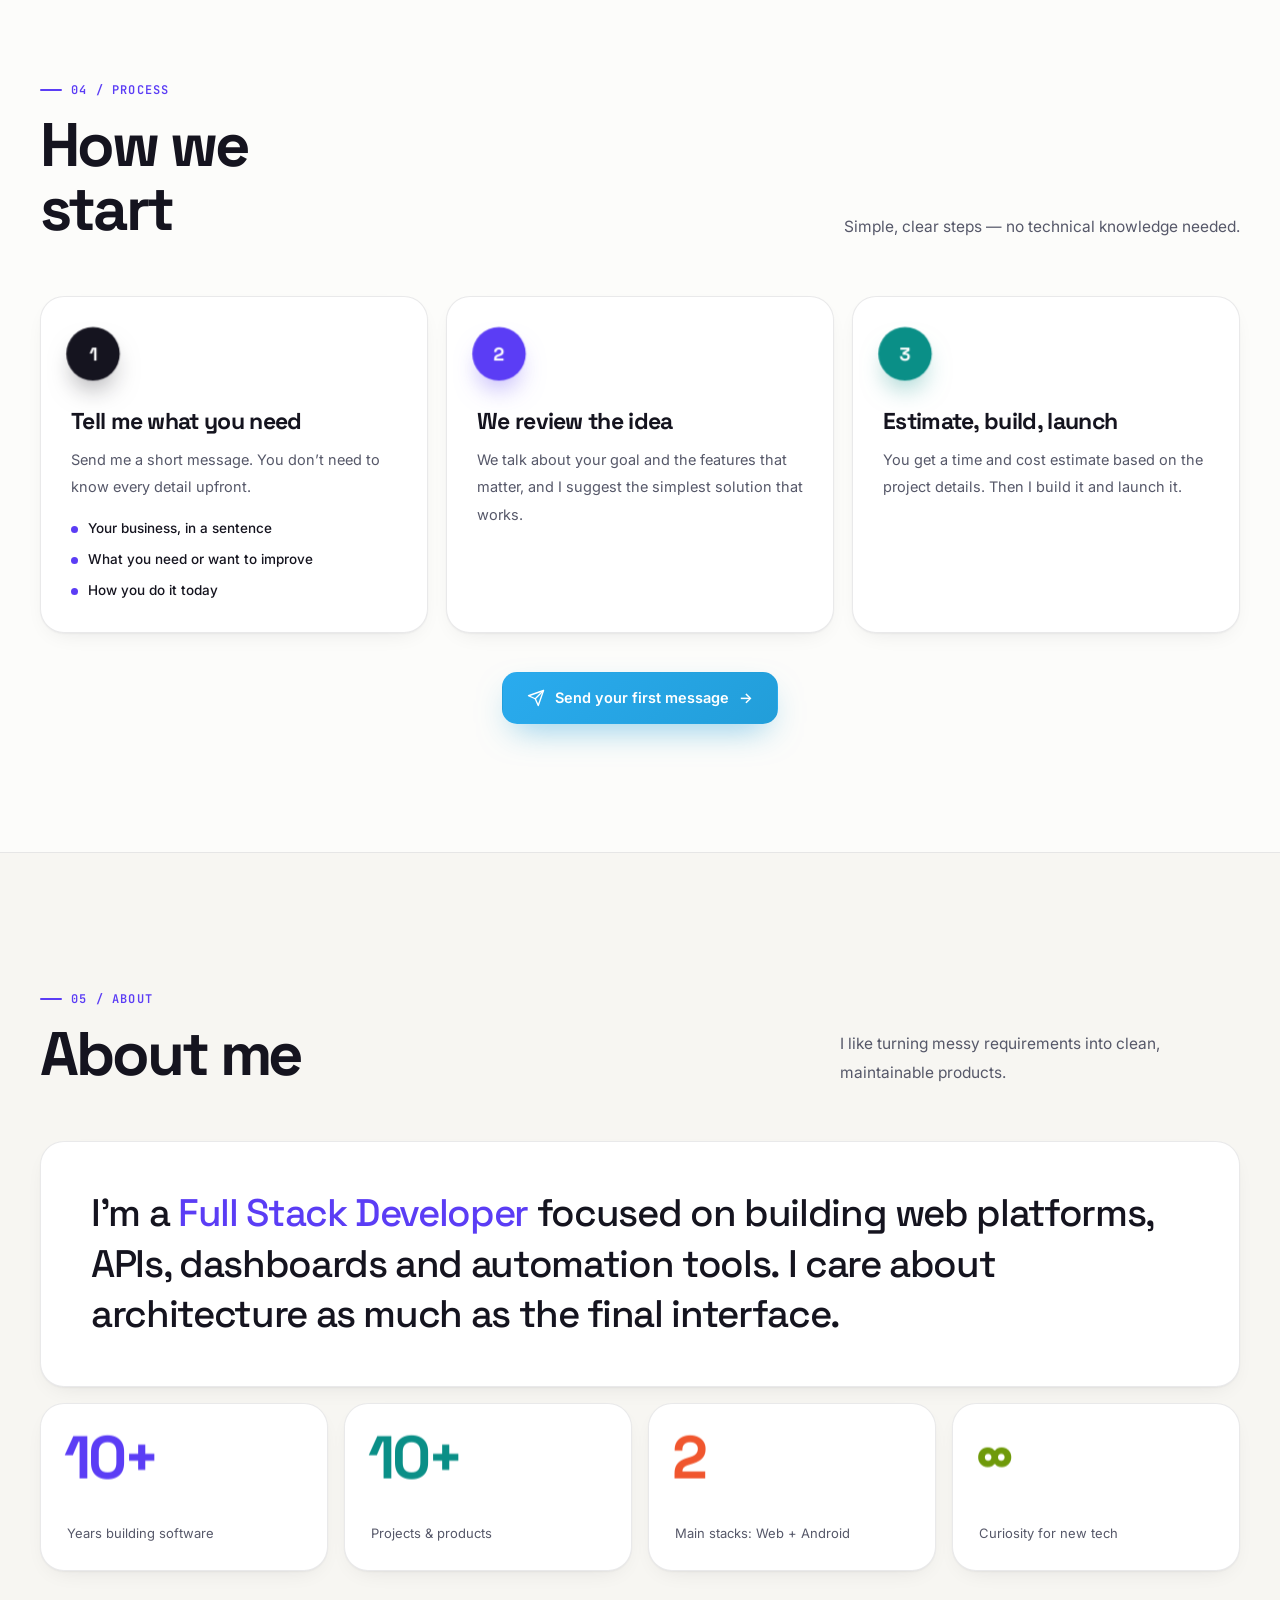
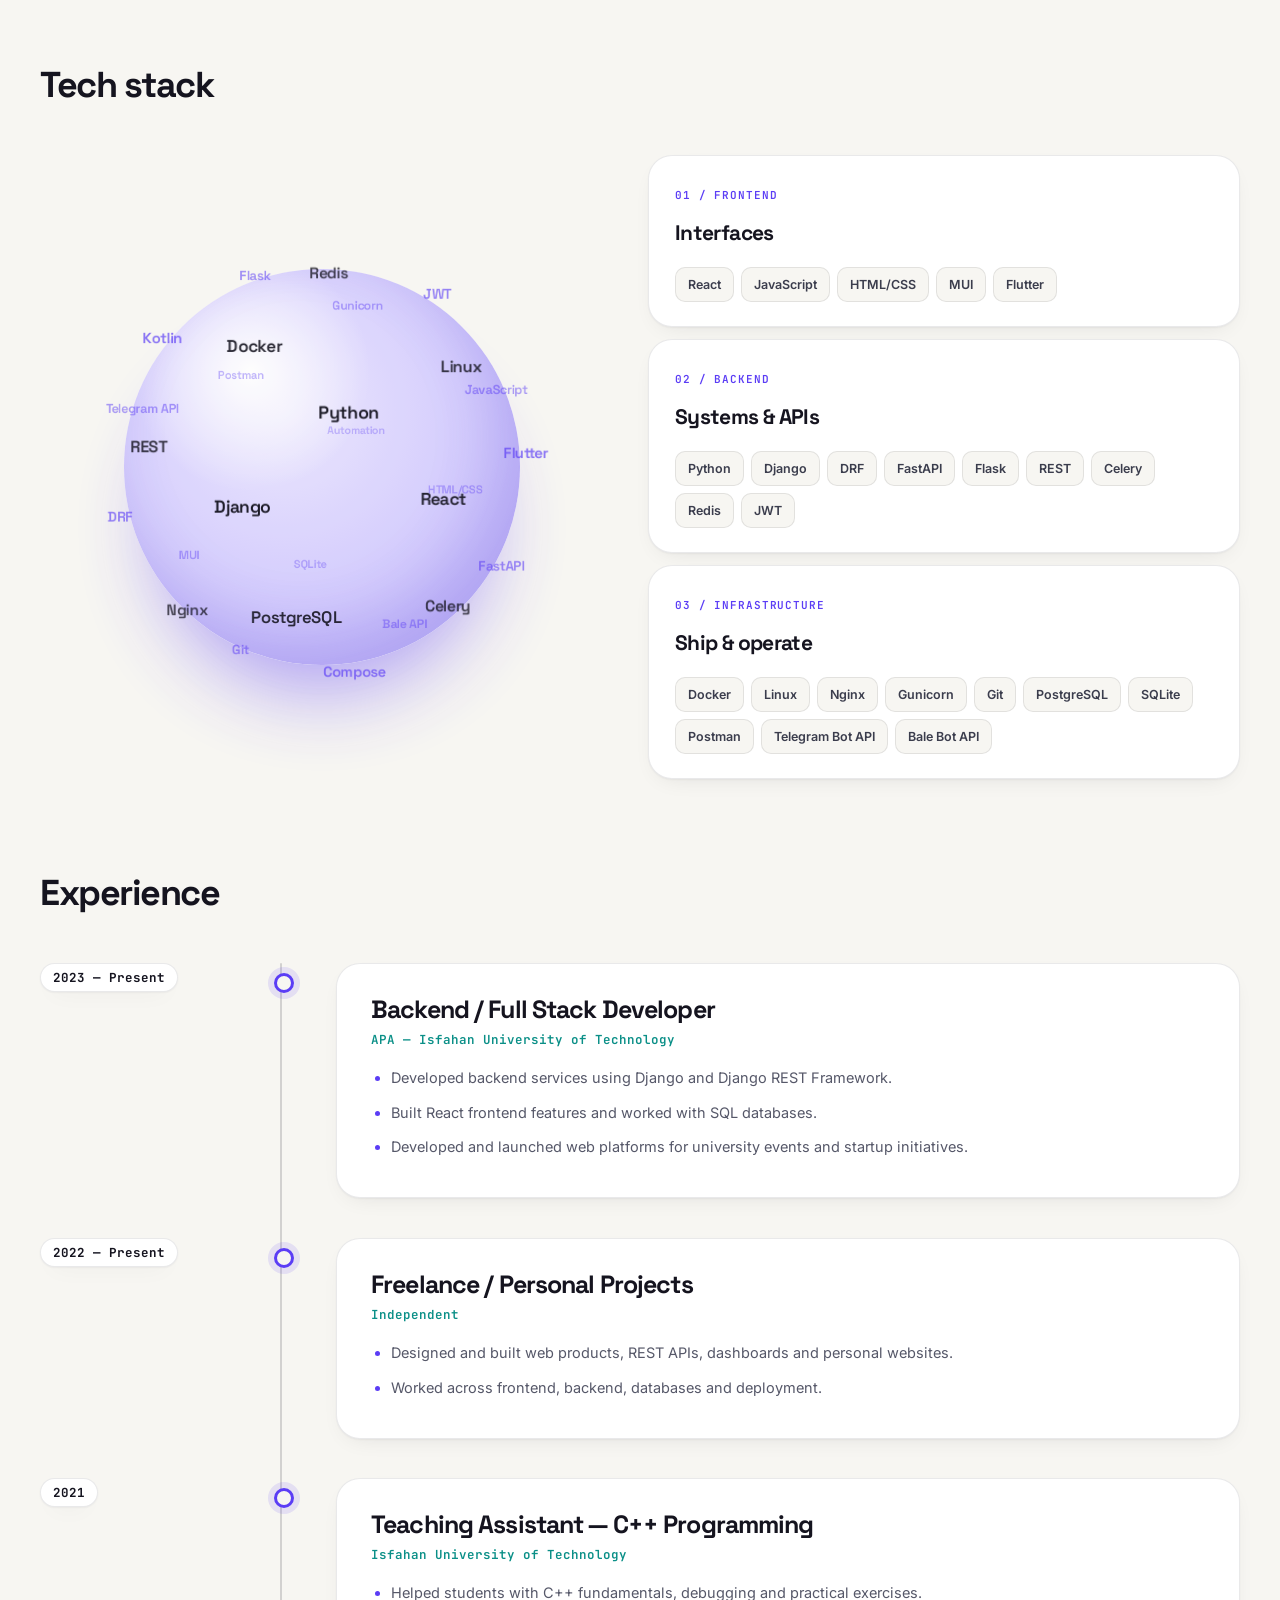
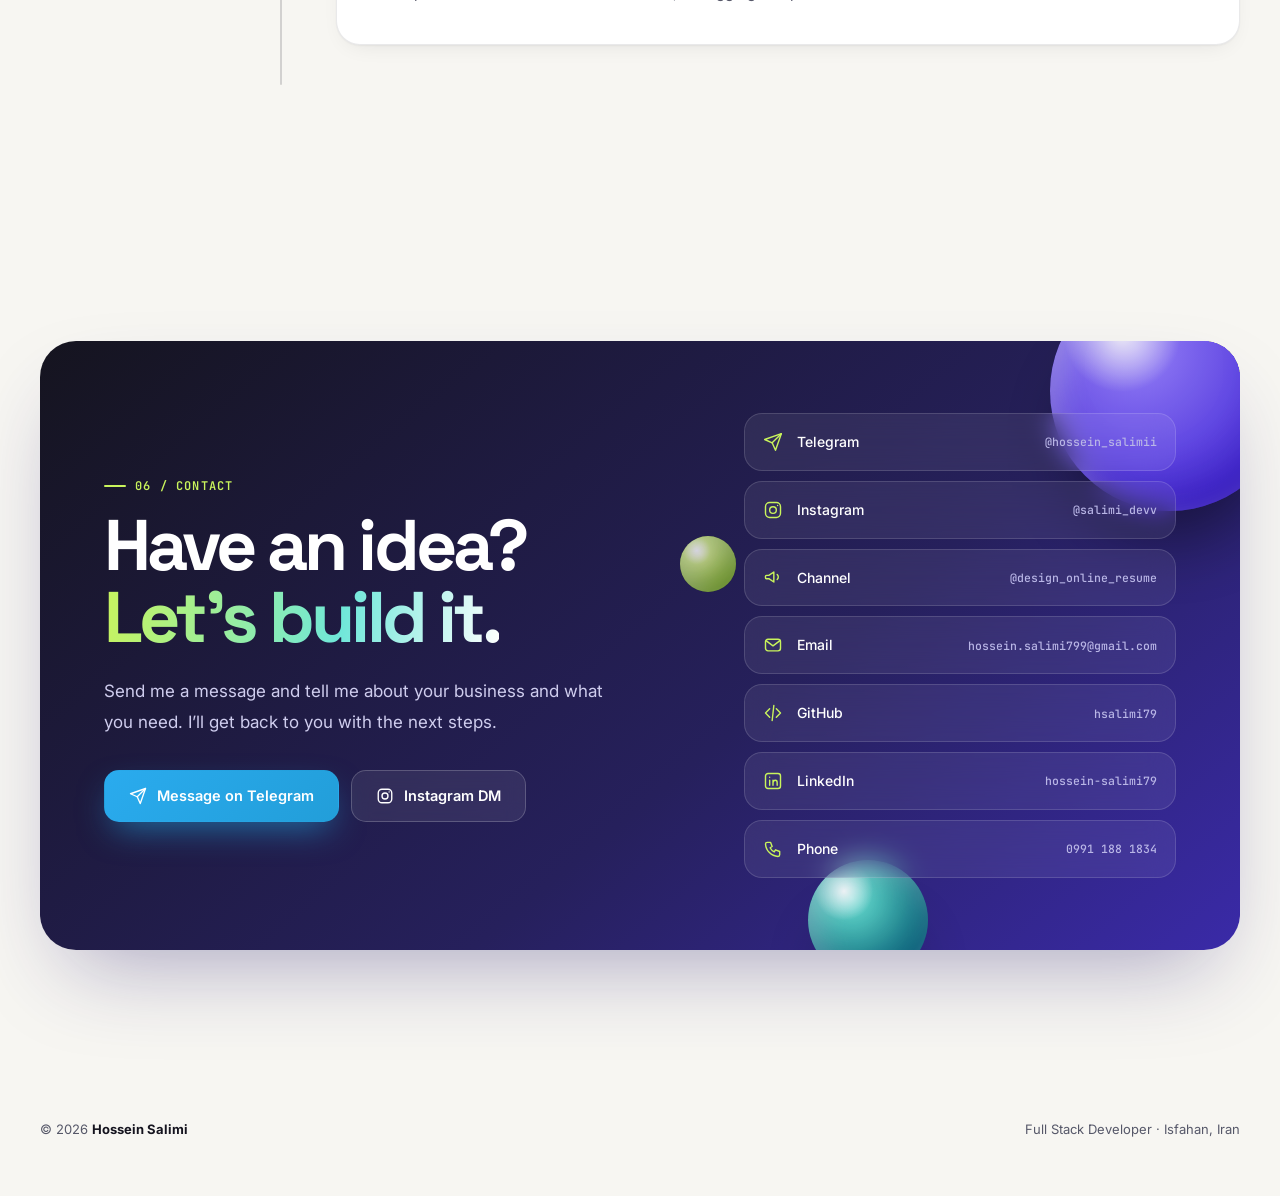
==== commit db121689: "Align desktop project previews and shorten Bazibani copy" ====
--- a/en/index.html
+++ b/en/index.html
@@ -263,6 +263,8 @@
 .bazibani-preview .bazibani-cover{grid-row:1/3}
 .bazibani-preview .shot{height:auto;max-height:360px;object-fit:contain}
 .bazibani-preview .bazibani-dashboard{max-width:120px;justify-self:center}
+.bazibani-features{display:grid;gap:10px;margin-top:16px;font-size:14px;line-height:1.8}
+#project-bazibani .project-intro{color:var(--ink);font-weight:700}
 .compact-project .project-body{padding:28px 30px}
 .compact-project h3{font-size:26px}
 .compact-project .project-top{margin-bottom:20px}
@@ -387,6 +389,15 @@
 .lightbox-original{display:inline-flex;align-items:center;gap:7px;color:var(--violet);font-weight:600;min-height:40px}
 
 /* responsive */
+@media(min-width:761px){
+  .project:not(.featured) .project-visual{aspect-ratio:16/10;flex-shrink:0;padding:42px 28px 28px}
+  .project:not(.featured) .bot-photo>.media-button{width:auto;max-width:100%}
+  .project:not(.featured) .bot-photo>.media-button .shot{width:auto;max-width:100%}
+  .project:not(.featured) .phones-preview{height:100%;min-height:0;padding-top:0}
+  .project:not(.featured) .phone-preview{width:auto;height:100%;max-width:28%;aspect-ratio:9/19.5;transform:none}
+  .project:not(.featured) .phone-preview .media-button{height:100%;min-height:0}
+  .project:not(.featured) .phone-preview .shot{height:100%;object-fit:contain}
+}
 @media(max-width:1100px){
   .services{grid-template-columns:repeat(2,minmax(0,1fr))}
   .nav-cta{display:none}
@@ -575,8 +586,8 @@
 <button class="media-button bazibani-dashboard" type="button" data-gallery="bazibani" data-image="../images/bazibani-dashboard.webp" data-caption="Bazibani admin panel — connection health dashboard" aria-label="View Bazibani connection health dashboard"><img class="shot" src="../images/bazibani-dashboard.webp" alt="Bazibani admin panel — connection health dashboard" loading="lazy" decoding="async"><span class="zoom-hint"><svg class="work-icon" aria-hidden="true"><use href="#wi-expand"></use></svg><span data-en="View" data-fa="نمایش">View</span></span></button>
 </div></div>
 <div class="project-body"><div class="project-top"><span class="project-type"><span class="project-num">04 /</span><span data-en="Content automation + web panel" data-fa="اتوماسیون محتوا + پنل وب">Content automation + web panel</span></span><span dir="ltr">2026</span></div>
-<h3 data-en="Bazibani Content Publishing System" data-fa="سامانه انتشار محتوای Bazibani">Bazibani Content Publishing System</h3><p data-en="A custom content publishing system for Bazibani: posts are shared automatically between Telegram, Bale and Rubika. A web panel tracks delivery to each destination, connection health and the relay map, with a shared page for channels, orders and accounting." data-fa="سامانه اختصاصی مجموعهٔ Bazibani برای انتشار خودکار محتوا بین تلگرام، بله و روبیکا؛ همراه با پنل تحت وب برای پیگیری وضعیت ارسال هر پست، سلامت اتصال‌ها و نقشهٔ انتقال، و یک صفحهٔ مشترک برای کانال‌ها، ثبت سفارش و حسابداری.">A custom content publishing system for Bazibani: posts are shared automatically between Telegram, Bale and Rubika. A web panel tracks delivery to each destination, connection health and the relay map, with a shared page for channels, orders and accounting.</p>
-<ul class="project-features"><li data-en="One post, three messengers" data-fa="یک محتوا، سه پیام‌رسان">One post, three messengers</li><li data-en="Per-post delivery reports" data-fa="گزارش ارسال هر پست">Per-post delivery reports</li><li data-en="Connection health &amp; relay map" data-fa="سلامت اتصال‌ها و نقشهٔ انتقال">Connection health &amp; relay map</li><li data-en="Shared business links" data-fa="لینک مشترک کسب‌وکار">Shared business links</li></ul>
+<h3 data-en="Bazibani Content Publishing System" data-fa="سامانه انتشار محتوای Bazibani">Bazibani Content Publishing System</h3><p class="project-intro" data-en="One post. Three messengers." data-fa="یک محتوا، سه پیام‌رسان.">One post. Three messengers.</p>
+<ul class="project-features bazibani-features"><li data-en="Auto-publish to Telegram, Bale &amp; Rubika" data-fa="انتشار خودکار در تلگرام، بله و روبیکا">Auto-publish to Telegram, Bale &amp; Rubika</li><li data-en="Web panel for delivery reports &amp; connection health" data-fa="پنل وب؛ گزارش ارسال و سلامت اتصال‌ها">Web panel for delivery reports &amp; connection health</li><li data-en="Channels, orders &amp; accounting in one link" data-fa="کانال‌ها، سفارش و حسابداری در یک لینک">Channels, orders &amp; accounting in one link</li></ul>
 <div class="tags"><span class="tag">Python</span><span class="tag">FastAPI</span><span class="tag">SQLite</span><span class="tag">Jinja2</span><span class="tag">Docker</span></div>
 </div></article>
 <article class="project rv" data-category="apps">
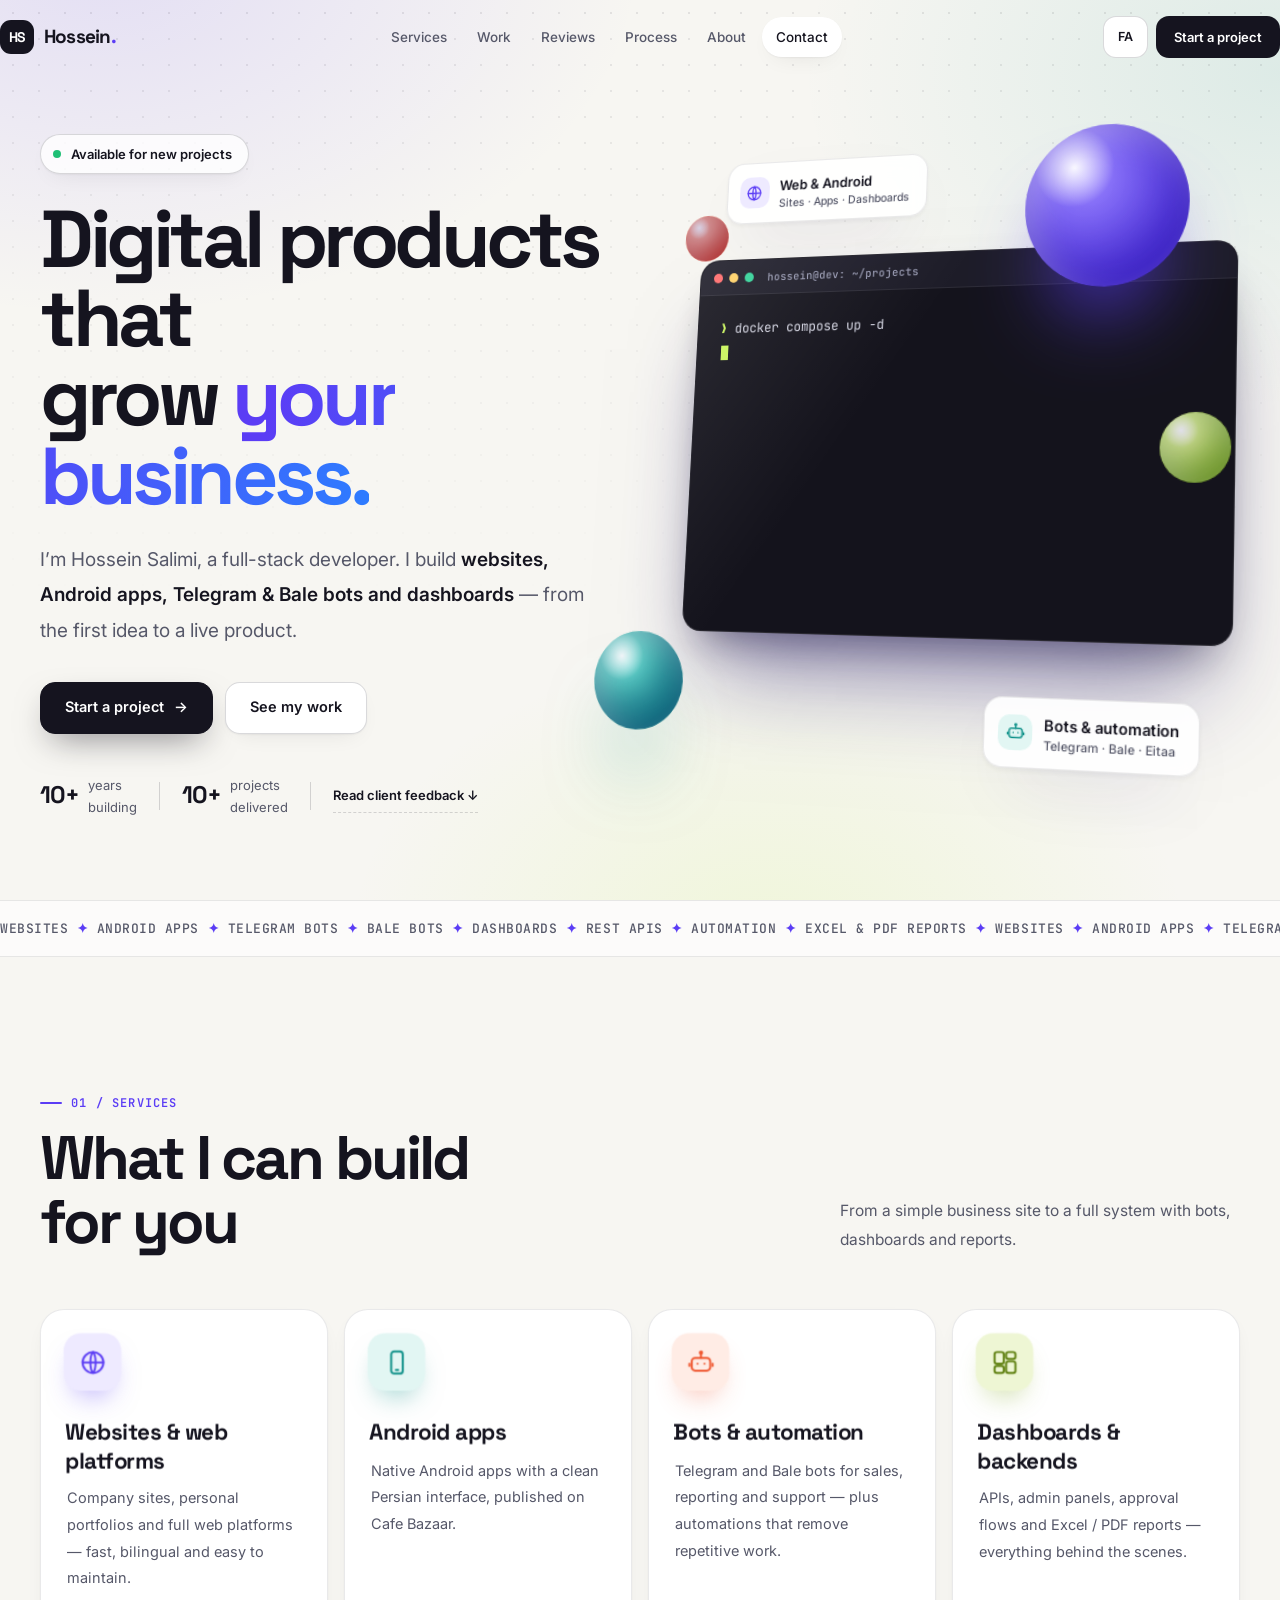
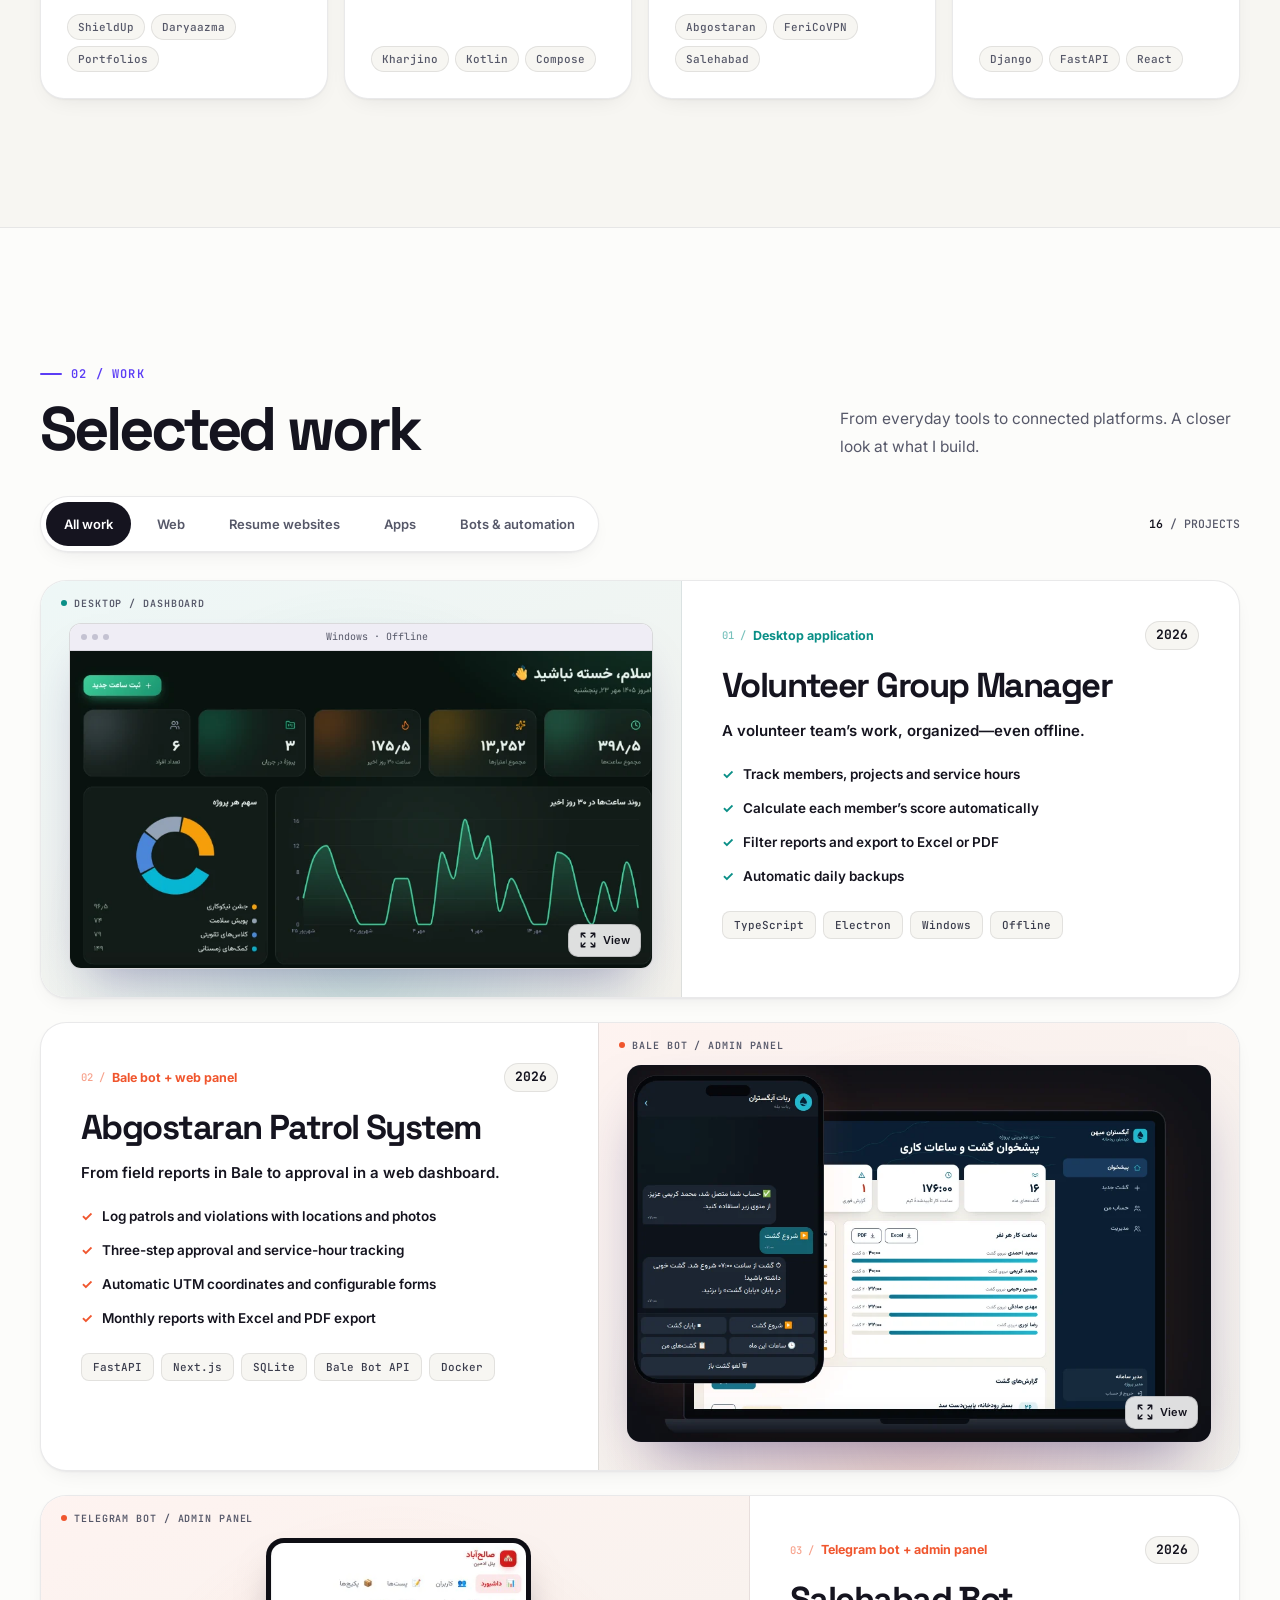
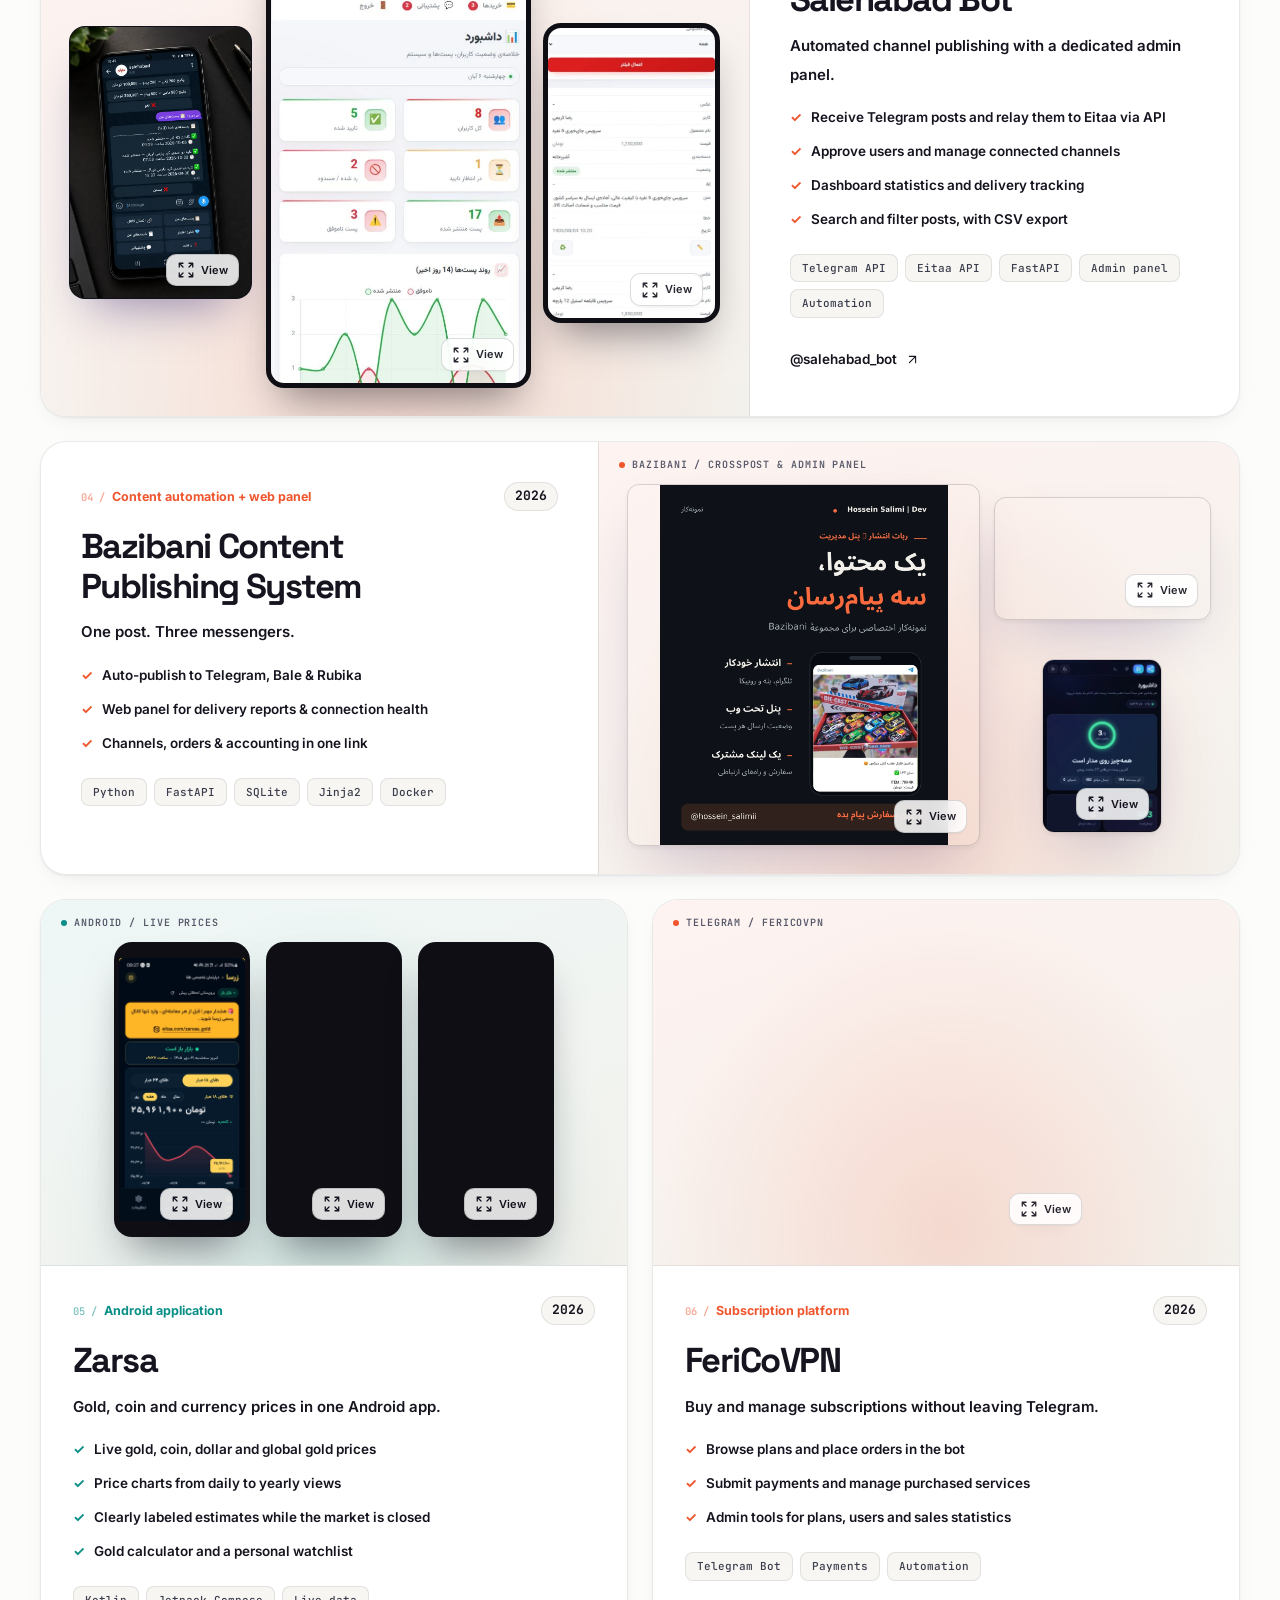
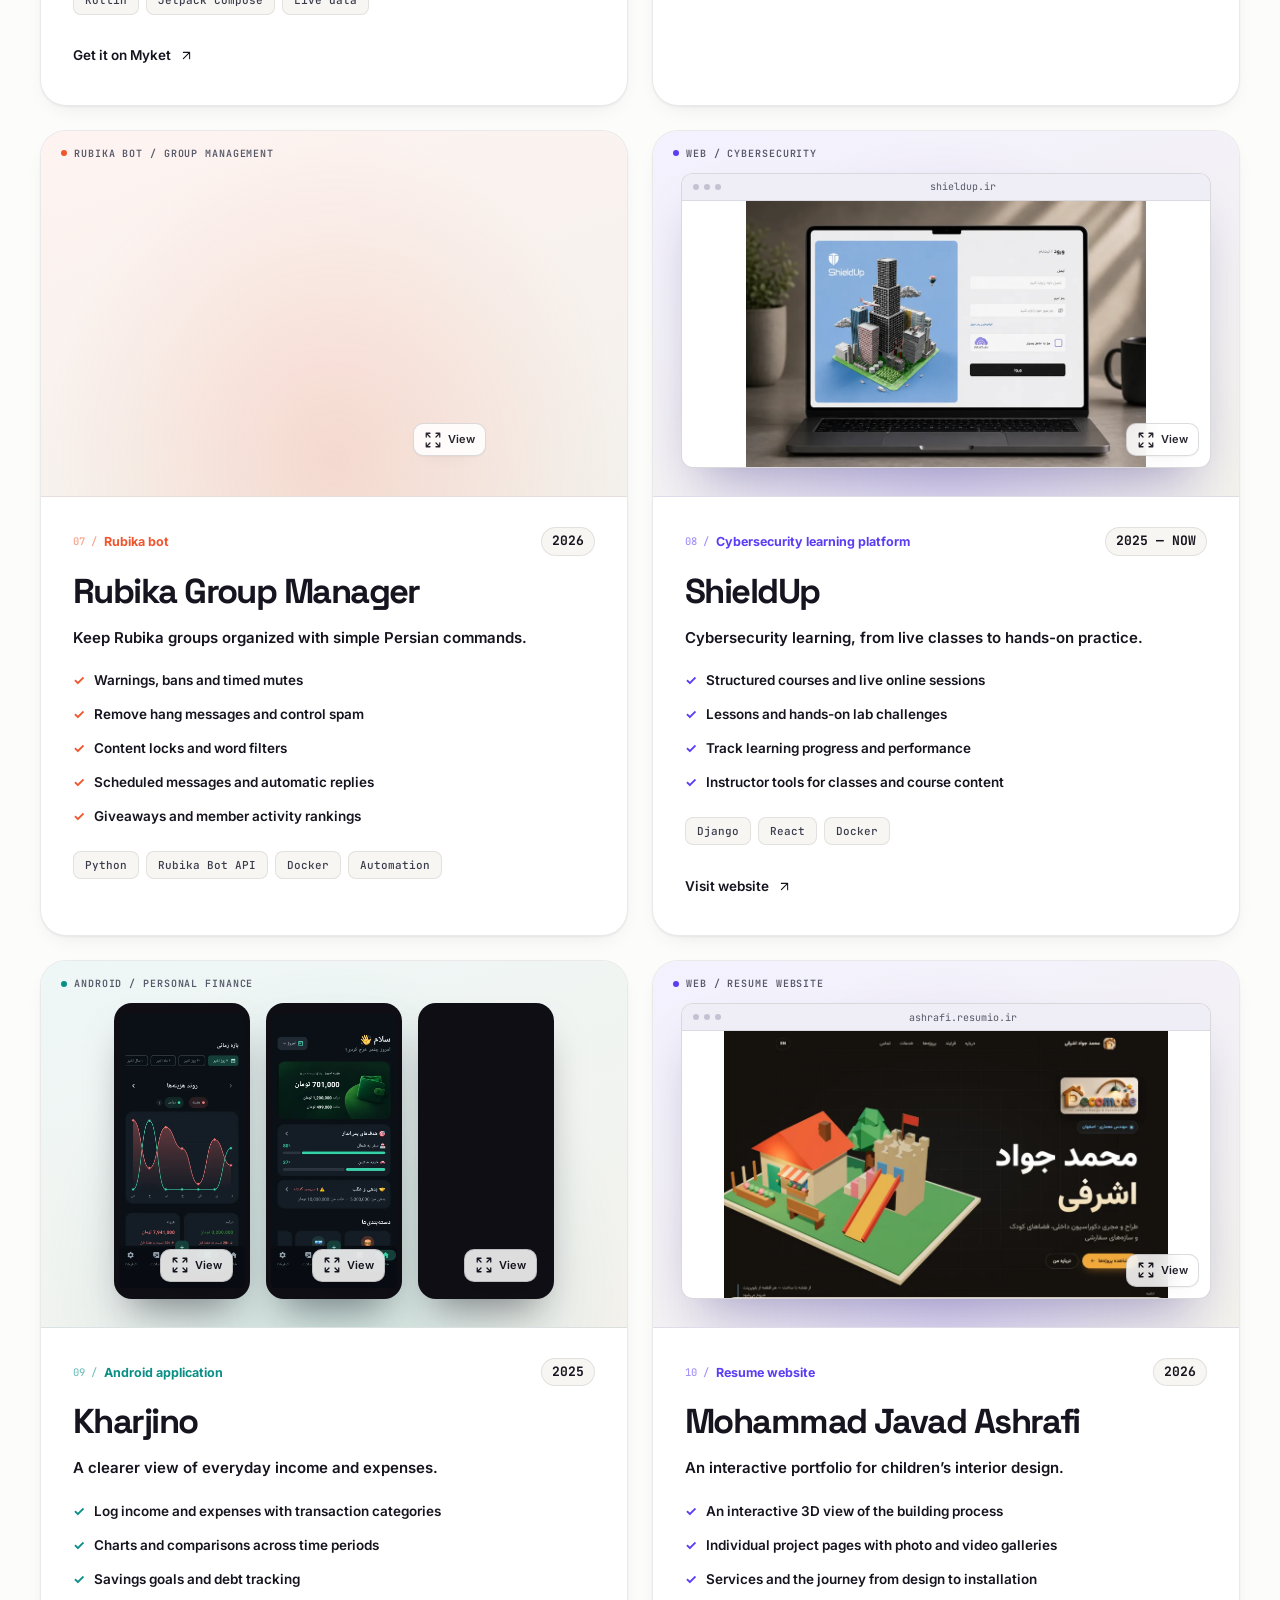
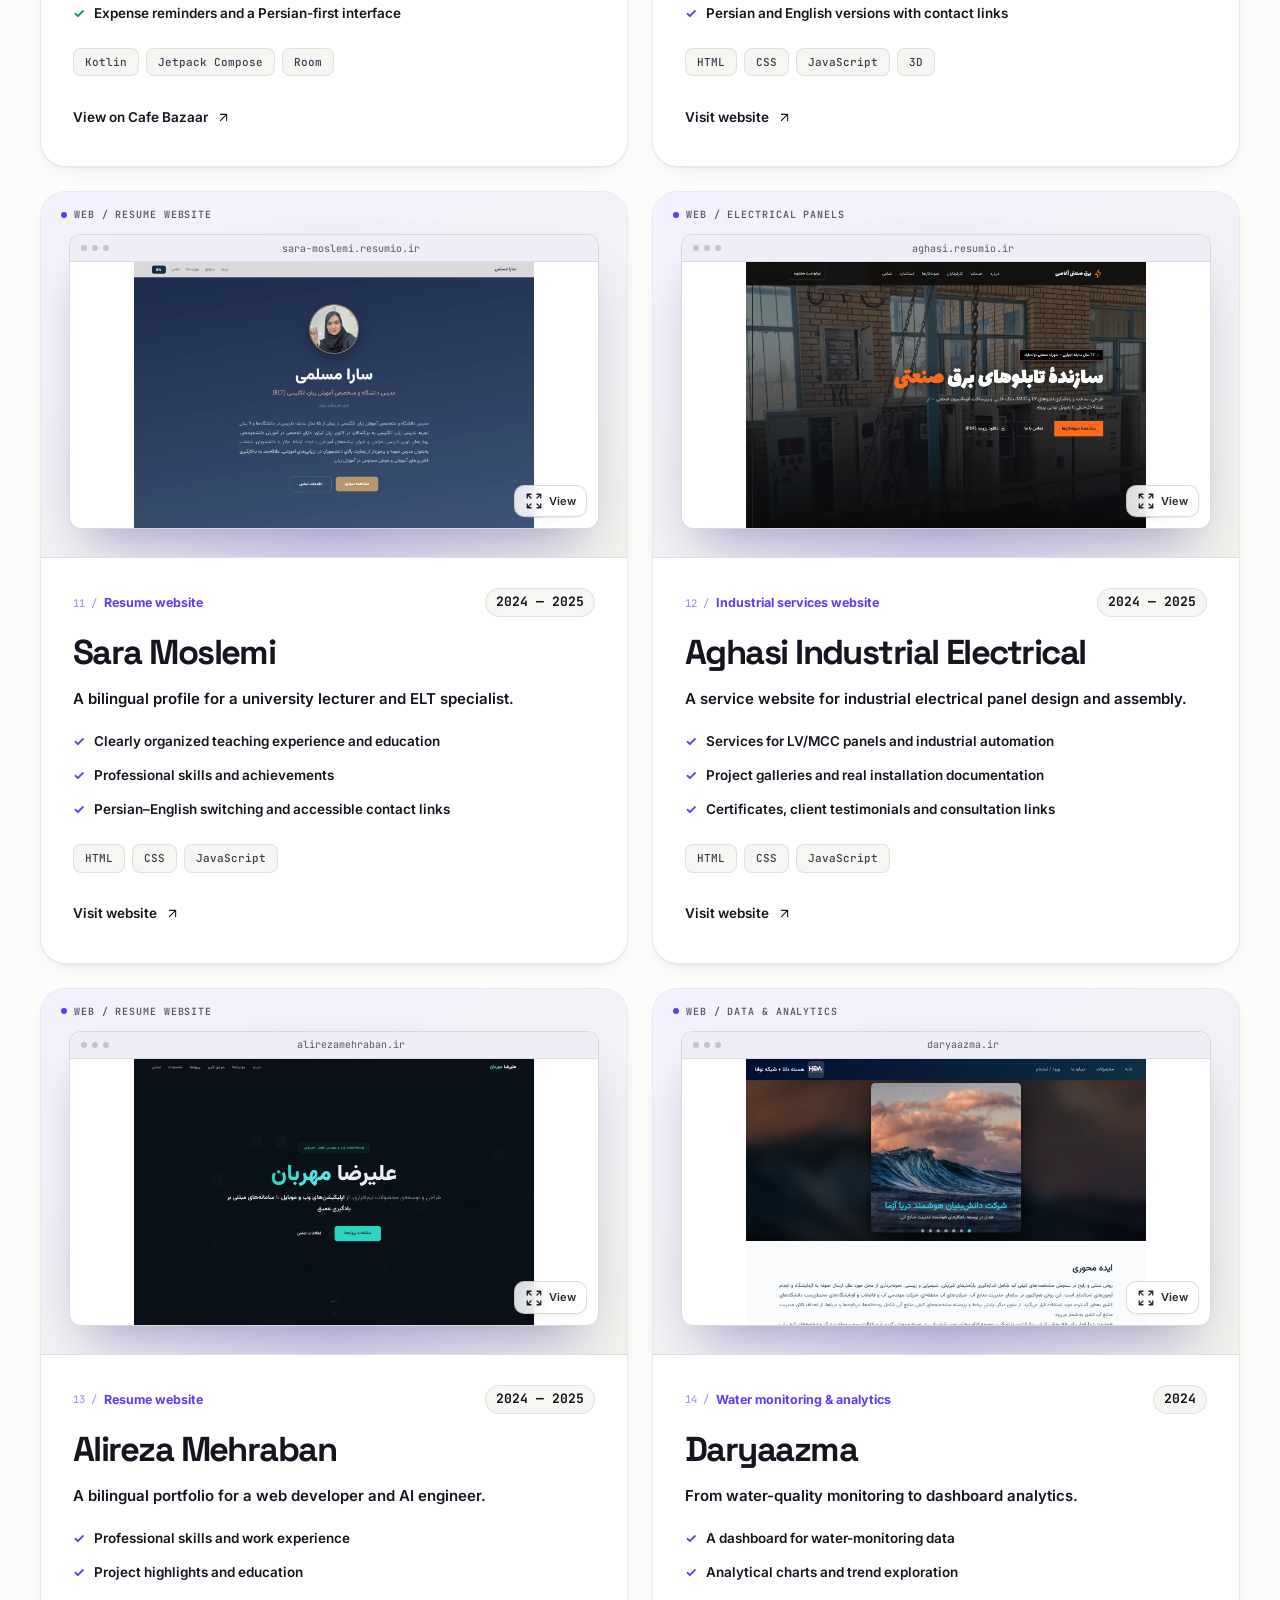
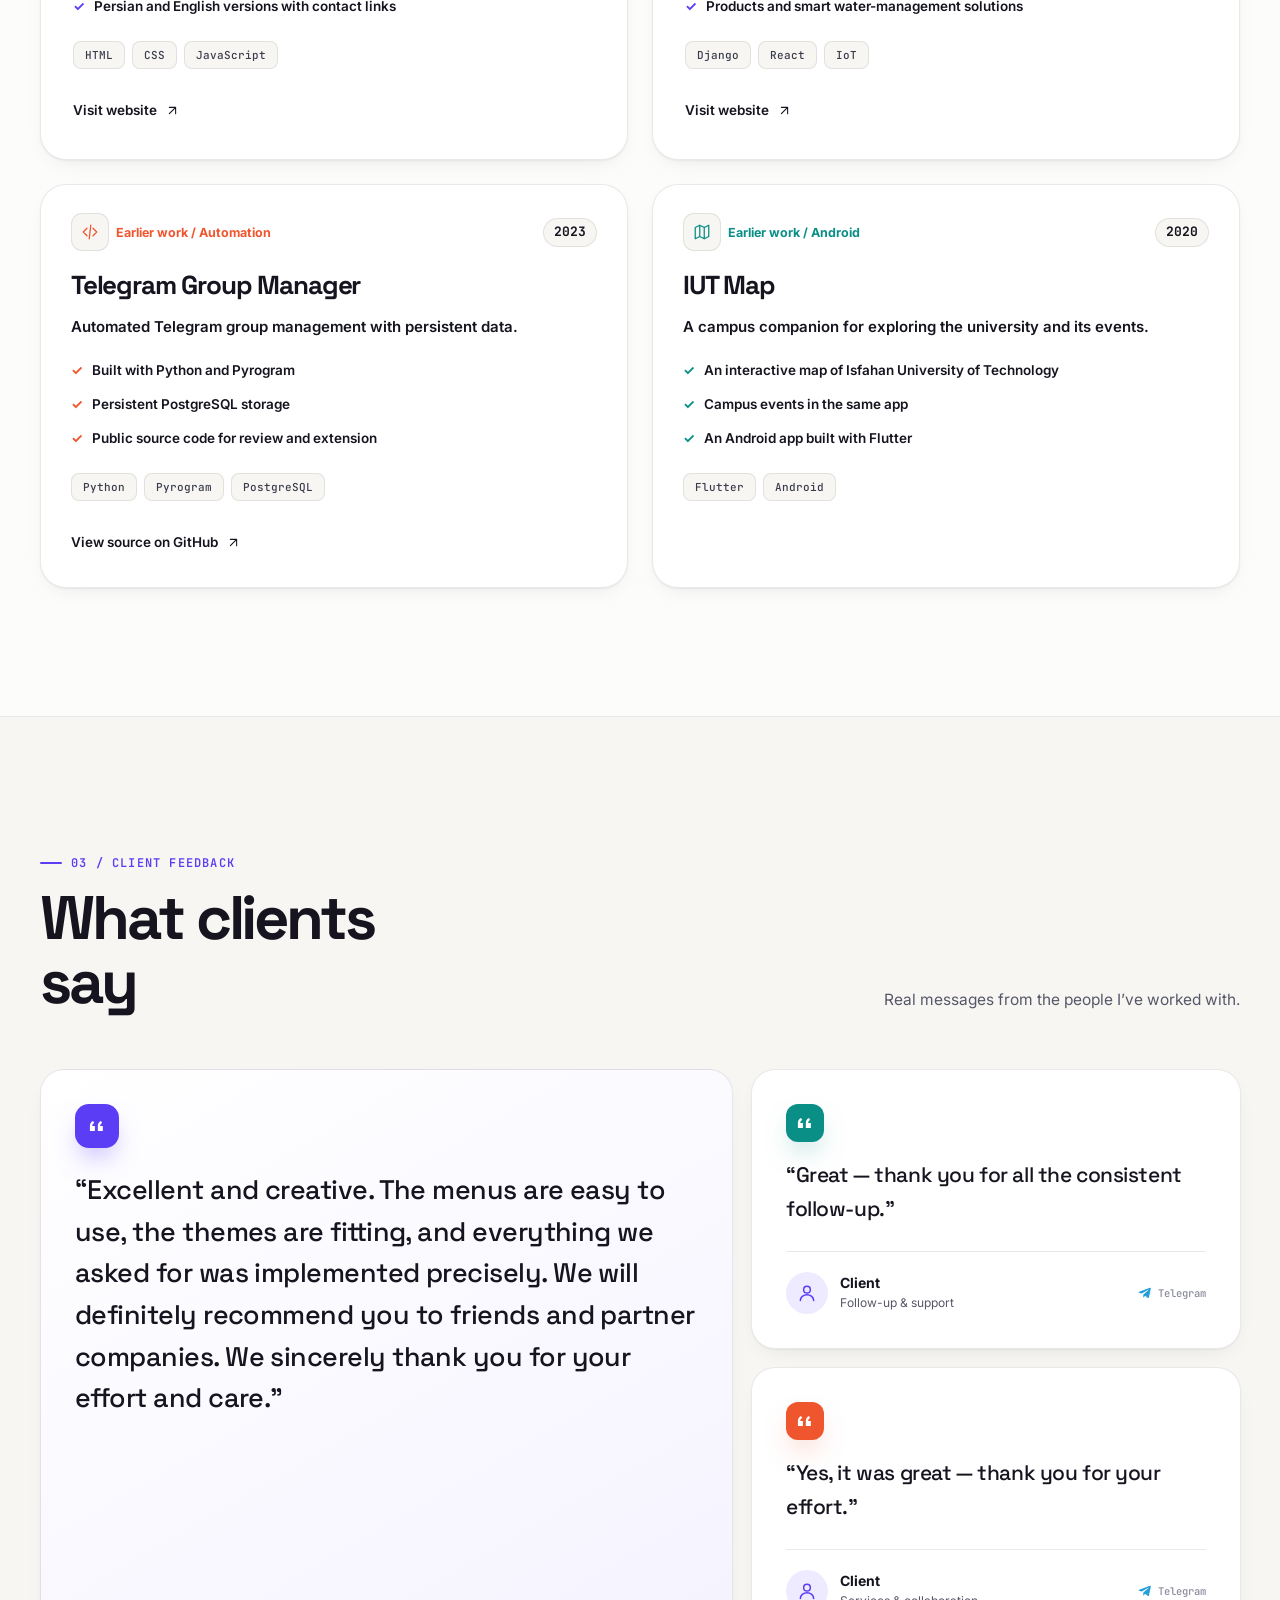
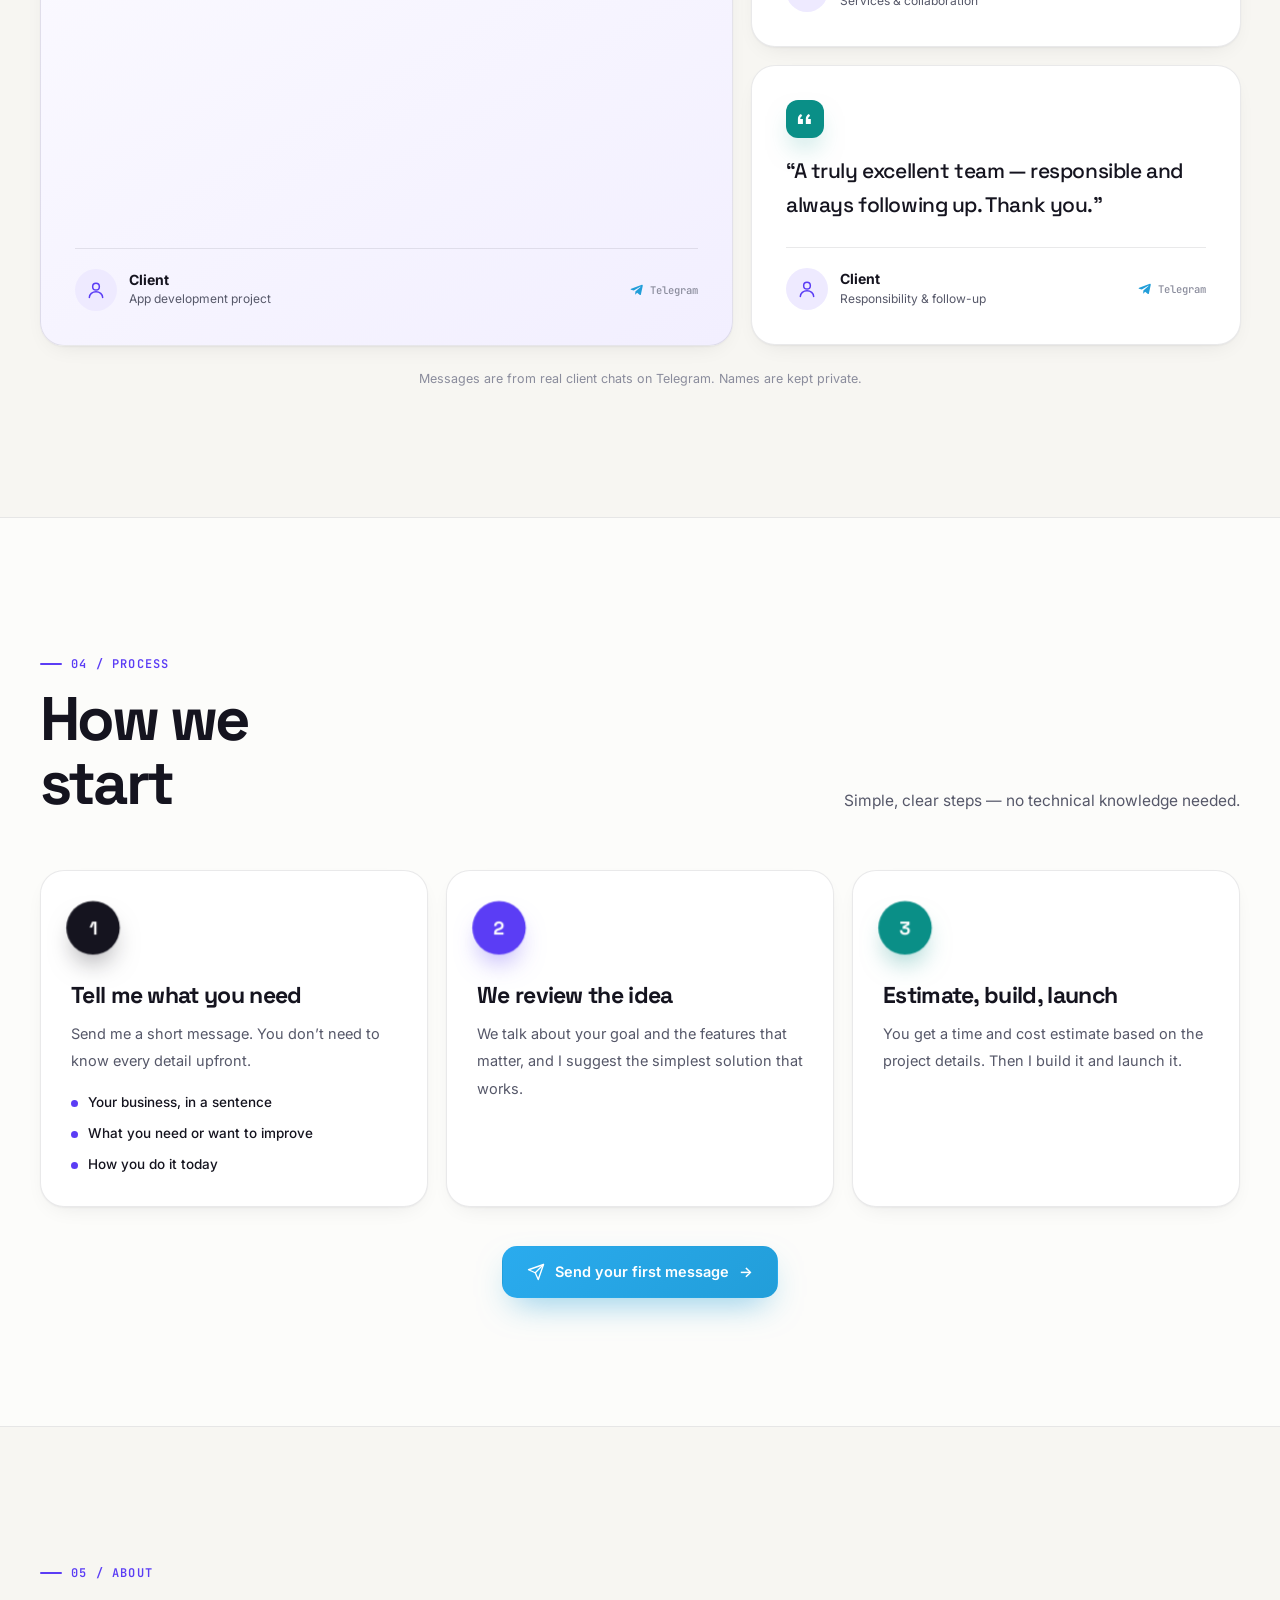
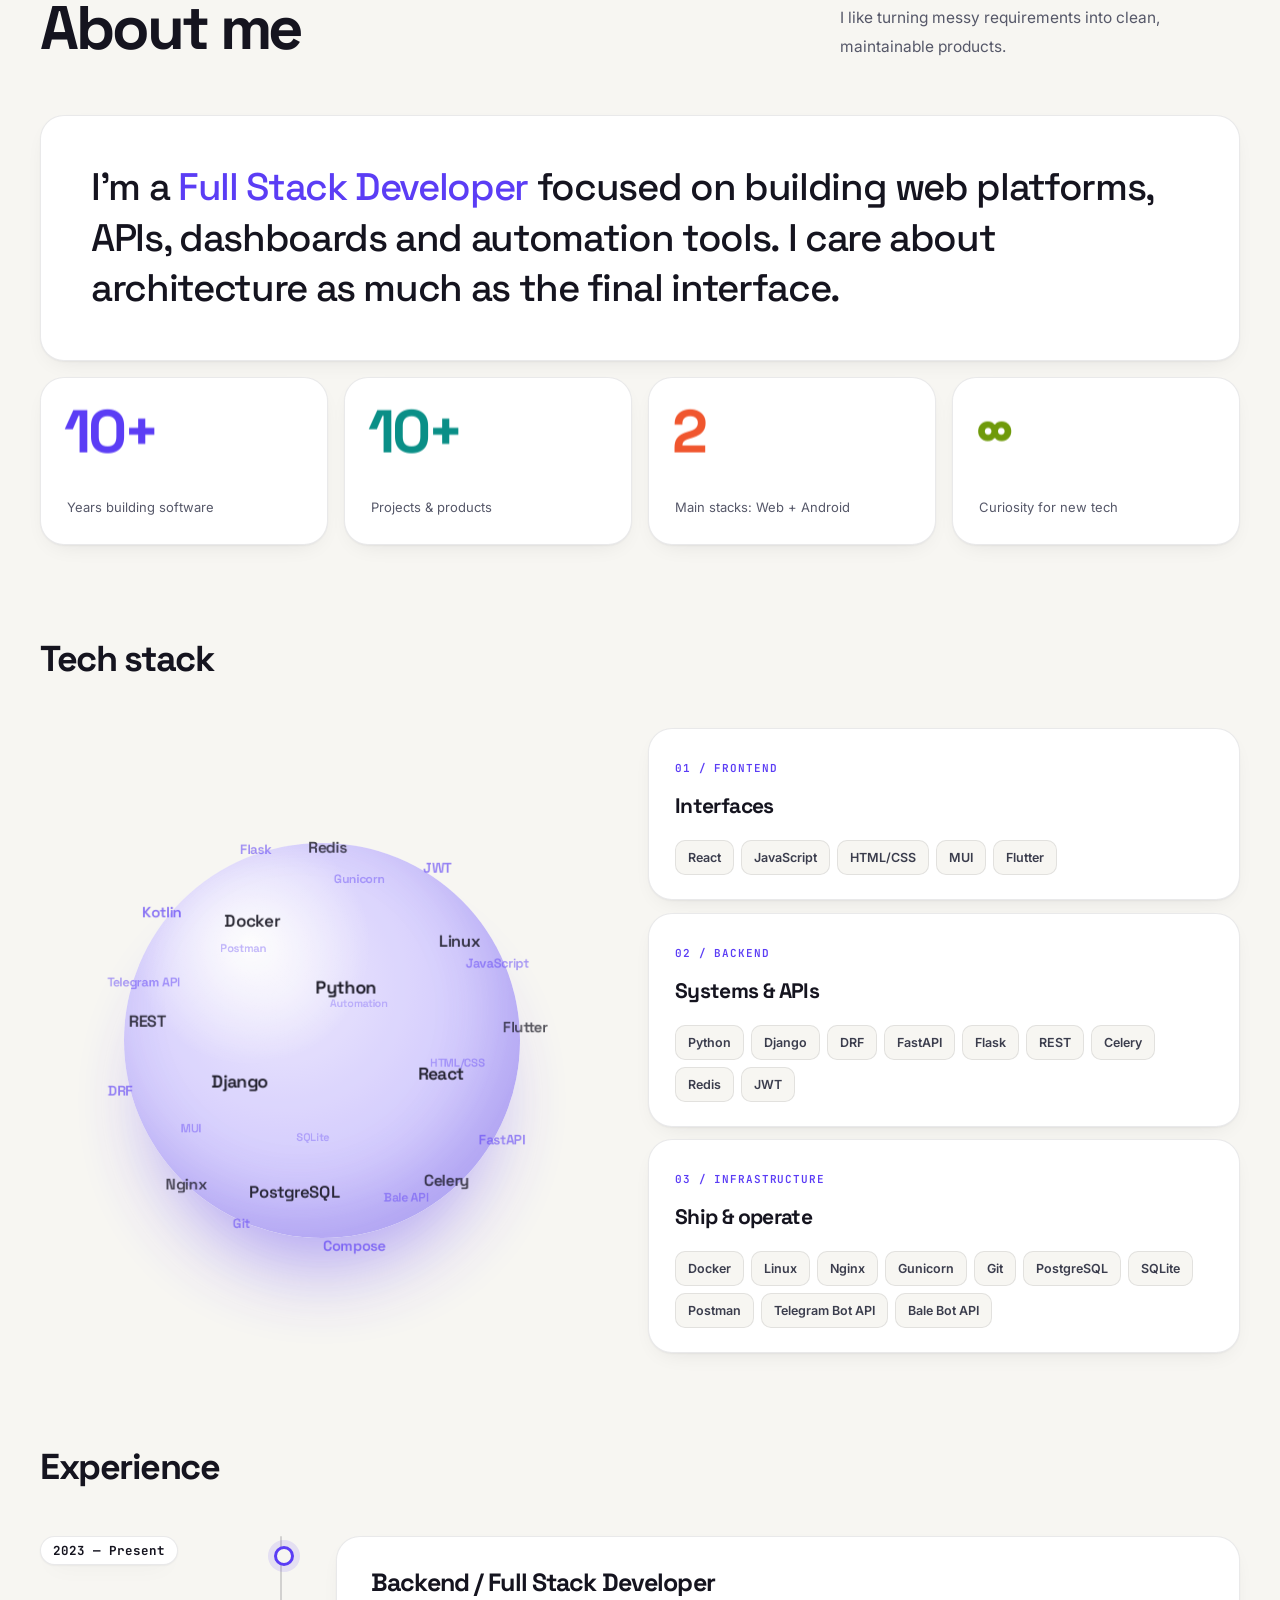
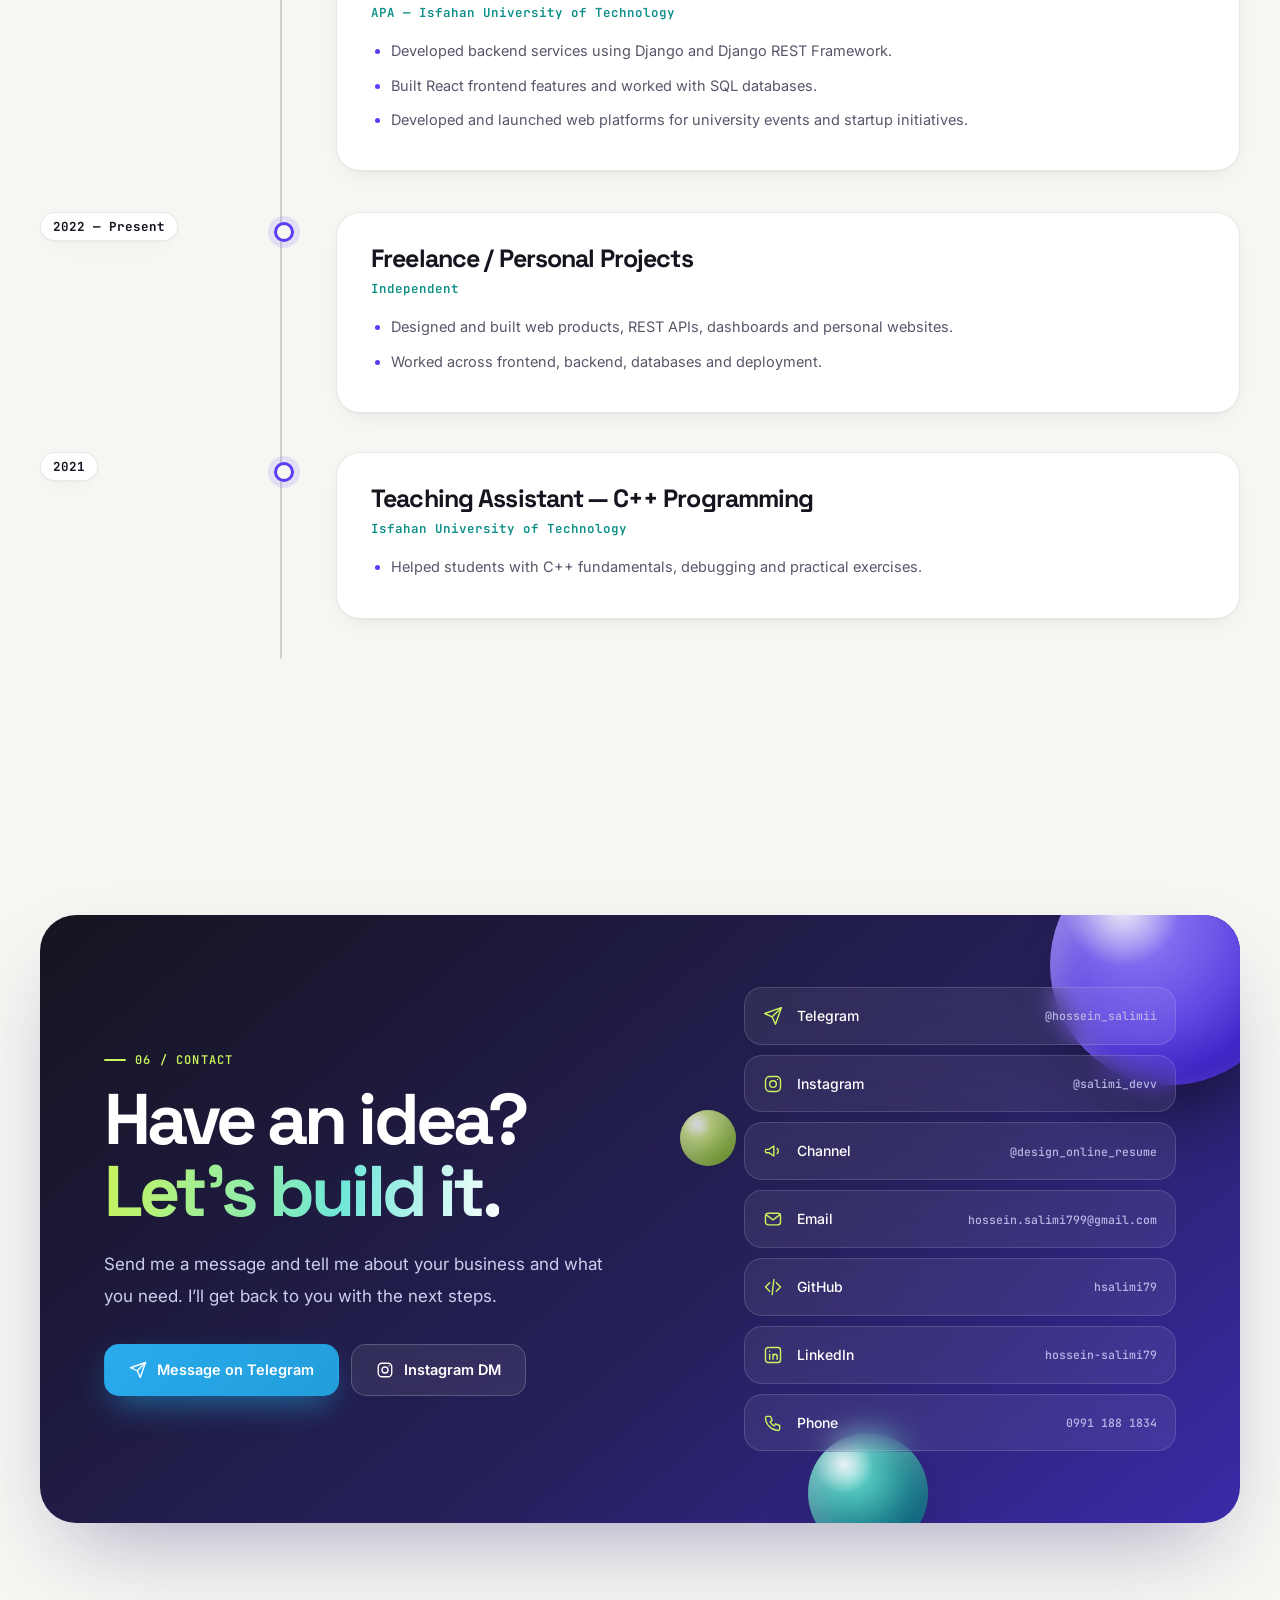
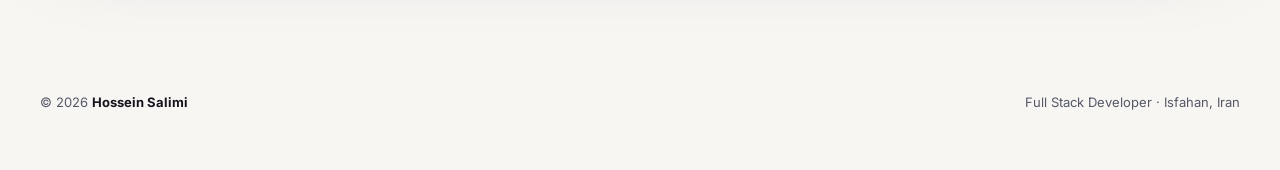
==== commit c23d18d2: "Refine project descriptions with concise bilingual feature lists" ====
--- a/en/index.html
+++ b/en/index.html
@@ -223,8 +223,10 @@
 .fa .project h3{letter-spacing:-.015em;line-height:1.5;font-weight:800}
 .project p{color:var(--muted);font-size:15px;line-height:1.9;max-width:60ch}
 .fa .project p{line-height:2.05}
-.project-features{display:flex;flex-wrap:wrap;gap:6px 16px;margin-top:20px;font-size:12.5px;font-weight:600;list-style:none}
-.project-features li:before{content:"✓";color:var(--pa);margin-inline-end:6px;font-weight:700}
+.project .project-intro{color:var(--ink);font-weight:600;max-width:none}
+.project-features{display:grid;gap:9px;margin-top:16px;font-size:13.5px;font-weight:600;line-height:1.85;list-style:none}
+.project-features li{position:relative;padding-inline-start:21px;overflow-wrap:anywhere}
+.project-features li:before{content:"✓";position:absolute;inset-inline-start:0;top:0;color:var(--pa);font-weight:700}
 .tags{display:flex;flex-wrap:wrap;gap:7px;margin-top:22px;direction:ltr;justify-content:flex-start}
 [dir=rtl] .tags{justify-content:flex-end}
 .tag{border:1px solid var(--line);background:var(--bg);padding:5px 11px;border-radius:8px;color:#3b3d4d;font:500 11px/1.5 var(--mono)}
@@ -263,8 +265,6 @@
 .bazibani-preview .bazibani-cover{grid-row:1/3}
 .bazibani-preview .shot{height:auto;max-height:360px;object-fit:contain}
 .bazibani-preview .bazibani-dashboard{max-width:120px;justify-self:center}
-.bazibani-features{display:grid;gap:10px;margin-top:16px;font-size:14px;line-height:1.8}
-#project-bazibani .project-intro{color:var(--ink);font-weight:700}
 .compact-project .project-body{padding:28px 30px}
 .compact-project h3{font-size:26px}
 .compact-project .project-top{margin-bottom:20px}
@@ -561,22 +561,22 @@
 <article class="project featured rv" data-category="apps">
 <div class="project-visual"><span class="visual-label">DESKTOP / DASHBOARD</span><button class="media-button" type="button" data-gallery="volunteer" data-image="../images/kheyrie-dashboard.webp" data-caption="Volunteer Group Manager — dashboard" aria-label="View Volunteer Group Manager — dashboard"><div class="browser-frame"><div class="browser-chrome"><i></i><i></i><i></i><span>Windows · Offline</span></div><img class="shot" src="../images/kheyrie-dashboard.webp" alt="Volunteer Group Manager — dashboard" loading="lazy" decoding="async"></div><span class="zoom-hint"><svg class="work-icon" aria-hidden="true"><use href="#wi-expand"></use></svg><span data-en="View" data-fa="نمایش">View</span></span></button></div>
 <div class="project-body"><div class="project-top"><span class="project-type"><span class="project-num">01 /</span><span data-en="Desktop application" data-fa="نرم‌افزار دسکتاپ">Desktop application</span></span><span dir="ltr">2026</span></div>
-<h3 data-en="Volunteer Group Manager" data-fa="مدیریت گروه جهادی">Volunteer Group Manager</h3><p data-en="Offline Windows desktop app for managing a volunteer group’s projects, members and service hours — with automatic point scoring, filtered reports (Excel &amp; PDF export) and daily automatic backups." data-fa="اپ دسکتاپ ویندوز (آفلاین) برای مدیریت پروژه‌ها، افراد و ساعت‌های همکاری یک گروه جهادی؛ با محاسبه‌ی خودکار امتیاز، گزارش با فیلتر (خروجی اکسل و PDF) و بکاپ روزانه‌ی خودکار.">Offline Windows desktop app for managing a volunteer group’s projects, members and service hours — with automatic point scoring, filtered reports (Excel &amp; PDF export) and daily automatic backups.</p>
-<ul class="project-features"><li data-en="Automatic scoring" data-fa="امتیازدهی خودکار">Automatic scoring</li><li data-en="Excel &amp; PDF reports" data-fa="گزارش اکسل و PDF">Excel &amp; PDF reports</li><li data-en="Daily backups" data-fa="بکاپ روزانه">Daily backups</li></ul>
+<h3 data-en="Volunteer Group Manager" data-fa="مدیریت گروه جهادی">Volunteer Group Manager</h3><p class="project-intro" data-en="A volunteer team’s work, organized—even offline." data-fa="مدیریت یکپارچهٔ فعالیت‌های گروه جهادی، حتی بدون اینترنت.">A volunteer team’s work, organized—even offline.</p>
+<ul class="project-features"><li data-en="Track members, projects and service hours" data-fa="ثبت اعضا، پروژه‌ها و ساعت‌های همکاری">Track members, projects and service hours</li><li data-en="Calculate each member’s score automatically" data-fa="محاسبهٔ خودکار امتیاز هر فرد">Calculate each member’s score automatically</li><li data-en="Filter reports and export to Excel or PDF" data-fa="گزارش فیلترشده با خروجی اکسل و PDF">Filter reports and export to Excel or PDF</li><li data-en="Automatic daily backups" data-fa="پشتیبان‌گیری خودکار روزانه">Automatic daily backups</li></ul>
 <div class="tags"><span class="tag">TypeScript</span><span class="tag">Electron</span><span class="tag">Windows</span><span class="tag">Offline</span></div>
 </div></article>
 <article class="project featured flip rv" data-category="bots">
 <div class="project-visual"><span class="visual-label">BALE BOT / ADMIN PANEL</span><div class="abgo-visual"><div class="abgo-main"><button class="media-button" type="button" data-gallery="abgostaran" data-image="../images/abgostaran-overview.webp" data-caption="Abgostaran — Bale bot and admin dashboard" aria-label="View Abgostaran — Bale bot and admin dashboard"><img class="shot" src="../images/abgostaran-overview.webp" alt="Abgostaran Bale bot and admin dashboard" loading="lazy" decoding="async"><span class="zoom-hint"><svg class="work-icon" aria-hidden="true"><use href="#wi-expand"></use></svg><span data-en="View" data-fa="نمایش">View</span></span></button></div></div></div>
 <div class="project-body"><div class="project-top"><span class="project-type"><span class="project-num">02 /</span><span data-en="Bale bot + web panel" data-fa="ربات بله + پنل وب">Bale bot + web panel</span></span><span dir="ltr">2026</span></div>
-<h3 data-en="Abgostaran Patrol System" data-fa="سامانه گشت آبگستران">Abgostaran Patrol System</h3><p data-en="An end-to-end platform for a river-guard project. Field staff log patrols and violations through a Bale bot; managers review everything in a web panel with a three-step approval chain, automatic UTM coordinates and monthly reports." data-fa="پلتفرم کامل برای پروژه‌ی پاسداری از رودخانه. نیروهای میدانی گشت و تخلف را با ربات بله ثبت می‌کنند و مدیران همه‌چیز را در پنل وب، با تأیید سه‌مرحله‌ای، مختصات UTM خودکار و گزارش ماهانه بررسی می‌کنند.">An end-to-end platform for a river-guard project. Field staff log patrols and violations through a Bale bot; managers review everything in a web panel with a three-step approval chain, automatic UTM coordinates and monthly reports.</p>
-<ul class="project-features"><li data-en="Patrols with one tap" data-fa="گشت با یک دکمه">Patrols with one tap</li><li data-en="Location &amp; photo evidence" data-fa="لوکیشن و عکس مستند">Location &amp; photo evidence</li><li data-en="3-step approval" data-fa="تأیید سه‌مرحله‌ای">3-step approval</li><li data-en="Auto UTM X/Y" data-fa="مختصات UTM خودکار">Auto UTM X/Y</li><li data-en="Excel &amp; PDF reports" data-fa="گزارش Excel و PDF">Excel &amp; PDF reports</li><li data-en="Configurable forms" data-fa="فرم قابل‌تنظیم">Configurable forms</li></ul>
+<h3 data-en="Abgostaran Patrol System" data-fa="سامانه گشت آبگستران">Abgostaran Patrol System</h3><p class="project-intro" data-en="From field reports in Bale to approval in a web dashboard." data-fa="از ثبت گشت در بله تا تأیید گزارش در پنل مدیریت.">From field reports in Bale to approval in a web dashboard.</p>
+<ul class="project-features"><li data-en="Log patrols and violations with locations and photos" data-fa="ثبت گشت و تخلف با موقعیت و عکس">Log patrols and violations with locations and photos</li><li data-en="Three-step approval and service-hour tracking" data-fa="تأیید سه‌مرحله‌ای و محاسبهٔ ساعت کار">Three-step approval and service-hour tracking</li><li data-en="Automatic UTM coordinates and configurable forms" data-fa="مختصات UTM و فرم‌های قابل‌تنظیم">Automatic UTM coordinates and configurable forms</li><li data-en="Monthly reports with Excel and PDF export" data-fa="گزارش ماهانه و خروجی اکسل و PDF">Monthly reports with Excel and PDF export</li></ul>
 <div class="tags"><span class="tag">FastAPI</span><span class="tag">Next.js</span><span class="tag">SQLite</span><span class="tag">Bale Bot API</span><span class="tag">Docker</span></div>
 </div></article>
 <article class="project featured wide-visual rv" data-category="bots">
 <div class="project-visual"><span class="visual-label">TELEGRAM BOT / ADMIN PANEL</span><div class="sal-visual"><div class="sal-bot"><button class="media-button" type="button" data-gallery="salehabad" data-image="../images/salehabad.webp" data-caption="Salehabad — Telegram bot" aria-label="View Salehabad — Telegram bot"><img class="shot" src="../images/salehabad.webp" alt="Salehabad — Telegram bot" loading="lazy" decoding="async"><span class="zoom-hint"><svg class="work-icon" aria-hidden="true"><use href="#wi-expand"></use></svg><span data-en="View" data-fa="نمایش">View</span></span></button></div><div class="phones-preview"><div class="phone-preview"><button class="media-button" type="button" data-gallery="salehabad" data-image="../images/salehabad-panel-dashboard.webp" data-caption="Salehabad admin panel — dashboard" aria-label="View Salehabad admin panel — dashboard"><img class="shot" src="../images/salehabad-panel-dashboard.webp" alt="Salehabad admin panel — dashboard" loading="lazy" decoding="async"><span class="zoom-hint"><svg class="work-icon" aria-hidden="true"><use href="#wi-expand"></use></svg><span data-en="View" data-fa="نمایش">View</span></span></button></div><div class="phone-preview"><button class="media-button" type="button" data-gallery="salehabad" data-image="../images/salehabad-panel-posts.webp" data-caption="Salehabad admin panel — posts and status" aria-label="View Salehabad admin panel — posts and status"><img class="shot" src="../images/salehabad-panel-posts.webp" alt="Salehabad admin panel — posts and status" loading="lazy" decoding="async"><span class="zoom-hint"><svg class="work-icon" aria-hidden="true"><use href="#wi-expand"></use></svg><span data-en="View" data-fa="نمایش">View</span></span></button></div></div></div><button class="media-button sr-only-btn" type="button" data-gallery="salehabad" data-image="../images/salehabad-panel-users-search.webp" data-caption="Salehabad admin panel — users and search" aria-label="View Salehabad admin panel — users and search"><img class="shot" src="../images/salehabad-panel-users-search.webp" alt="Salehabad admin panel — users and search" loading="lazy" decoding="async"><span class="zoom-hint"><svg class="work-icon" aria-hidden="true"><use href="#wi-expand"></use></svg><span data-en="View" data-fa="نمایش">View</span></span></button><button class="media-button sr-only-btn" type="button" data-gallery="salehabad" data-image="../images/salehabad-panel-channel.webp" data-caption="Salehabad admin panel — connected channel" aria-label="View Salehabad admin panel — connected channel"><img class="shot" src="../images/salehabad-panel-channel.webp" alt="Salehabad admin panel — connected channel" loading="lazy" decoding="async"><span class="zoom-hint"><svg class="work-icon" aria-hidden="true"><use href="#wi-expand"></use></svg><span data-en="View" data-fa="نمایش">View</span></span></button></div>
 <div class="project-body"><div class="project-top"><span class="project-type"><span class="project-num">03 /</span><span data-en="Telegram bot + admin panel" data-fa="ربات تلگرام + پنل مدیریت">Telegram bot + admin panel</span></span><span dir="ltr">2026</span></div>
-<h3 data-en="Salehabad Bot" data-fa="ربات صالح‌آباد">Salehabad Bot</h3><p data-en="Telegram bots that automatically receive channel posts and forward them via API to other platforms such as Eitaa — plus a dedicated admin panel to manage users, connected channels and post status." data-fa="ربات‌های پروژه صالح‌آباد که پست‌های کانال‌های تلگرام را خودکار دریافت کرده و با API به پلتفرم‌های دیگر مثل ایتا منتقل می‌کنند؛ به‌علاوه‌ی یک پنل مدیریت اختصاصی برای کاربران، کانال‌های متصل و وضعیت پست‌ها.">Telegram bots that automatically receive channel posts and forward them via API to other platforms such as Eitaa — plus a dedicated admin panel to manage users, connected channels and post status.</p>
-<ul class="project-features"><li data-en="Dashboard &amp; stats" data-fa="داشبورد و آمار">Dashboard &amp; stats</li><li data-en="User approval &amp; search" data-fa="تأیید و جستجوی کاربر">User approval &amp; search</li><li data-en="Connected channels" data-fa="کانال‌های متصل">Connected channels</li><li data-en="Post status &amp; filters" data-fa="وضعیت پست و فیلتر">Post status &amp; filters</li><li data-en="CSV export" data-fa="خروجی CSV">CSV export</li></ul>
+<h3 data-en="Salehabad Bot" data-fa="ربات صالح‌آباد">Salehabad Bot</h3><p class="project-intro" data-en="Automated channel publishing with a dedicated admin panel." data-fa="انتشار خودکار پست‌های کانال، با پنل مدیریت اختصاصی.">Automated channel publishing with a dedicated admin panel.</p>
+<ul class="project-features"><li data-en="Receive Telegram posts and relay them to Eitaa via API" data-fa="دریافت پست از تلگرام و انتقال به ایتا با API">Receive Telegram posts and relay them to Eitaa via API</li><li data-en="Approve users and manage connected channels" data-fa="تأیید کاربران و مدیریت کانال‌های متصل">Approve users and manage connected channels</li><li data-en="Dashboard statistics and delivery tracking" data-fa="داشبورد آمار و پیگیری وضعیت ارسال">Dashboard statistics and delivery tracking</li><li data-en="Search and filter posts, with CSV export" data-fa="جست‌وجو، فیلتر پست‌ها و خروجی CSV">Search and filter posts, with CSV export</li></ul>
 <div class="tags"><span class="tag">Telegram API</span><span class="tag">Eitaa API</span><span class="tag">FastAPI</span><span class="tag">Admin panel</span><span class="tag">Automation</span></div>
 <div class="links"><a class="link" href="https://t.me/salehabad_bot" target="_blank" rel="noopener"><span dir="ltr">@salehabad_bot</span><svg class="work-icon" aria-hidden="true"><use href="#wi-arrow"></use></svg></a></div></div></article>
 <article id="project-bazibani" class="project featured flip rv" data-category="bots web">
@@ -587,90 +587,101 @@
 </div></div>
 <div class="project-body"><div class="project-top"><span class="project-type"><span class="project-num">04 /</span><span data-en="Content automation + web panel" data-fa="اتوماسیون محتوا + پنل وب">Content automation + web panel</span></span><span dir="ltr">2026</span></div>
 <h3 data-en="Bazibani Content Publishing System" data-fa="سامانه انتشار محتوای Bazibani">Bazibani Content Publishing System</h3><p class="project-intro" data-en="One post. Three messengers." data-fa="یک محتوا، سه پیام‌رسان.">One post. Three messengers.</p>
-<ul class="project-features bazibani-features"><li data-en="Auto-publish to Telegram, Bale &amp; Rubika" data-fa="انتشار خودکار در تلگرام، بله و روبیکا">Auto-publish to Telegram, Bale &amp; Rubika</li><li data-en="Web panel for delivery reports &amp; connection health" data-fa="پنل وب؛ گزارش ارسال و سلامت اتصال‌ها">Web panel for delivery reports &amp; connection health</li><li data-en="Channels, orders &amp; accounting in one link" data-fa="کانال‌ها، سفارش و حسابداری در یک لینک">Channels, orders &amp; accounting in one link</li></ul>
+<ul class="project-features"><li data-en="Auto-publish to Telegram, Bale &amp; Rubika" data-fa="انتشار خودکار در تلگرام، بله و روبیکا">Auto-publish to Telegram, Bale &amp; Rubika</li><li data-en="Web panel for delivery reports &amp; connection health" data-fa="پنل وب؛ گزارش ارسال و سلامت اتصال‌ها">Web panel for delivery reports &amp; connection health</li><li data-en="Channels, orders &amp; accounting in one link" data-fa="کانال‌ها، سفارش و حسابداری در یک لینک">Channels, orders &amp; accounting in one link</li></ul>
 <div class="tags"><span class="tag">Python</span><span class="tag">FastAPI</span><span class="tag">SQLite</span><span class="tag">Jinja2</span><span class="tag">Docker</span></div>
 </div></article>
 <article class="project rv" data-category="apps">
 <div class="project-visual"><span class="visual-label">ANDROID / LIVE PRICES</span><div class="phones-preview"><div class="phone-preview"><button class="media-button" type="button" data-gallery="zarsa" data-image="../images/zarsa-chart.webp" data-caption="Zarsa — price chart" aria-label="View Zarsa — price chart"><img class="shot" src="../images/zarsa-chart.webp" alt="Zarsa — price chart" loading="lazy" decoding="async"><span class="zoom-hint"><svg class="work-icon" aria-hidden="true"><use href="#wi-expand"></use></svg><span data-en="View" data-fa="نمایش">View</span></span></button></div><div class="phone-preview"><button class="media-button" type="button" data-gallery="zarsa" data-image="../images/zarsa-home.webp" data-caption="Zarsa — live gold price" aria-label="View Zarsa — live gold price"><img class="shot" src="../images/zarsa-home.webp" alt="Zarsa — live gold price" loading="lazy" decoding="async"><span class="zoom-hint"><svg class="work-icon" aria-hidden="true"><use href="#wi-expand"></use></svg><span data-en="View" data-fa="نمایش">View</span></span></button></div><div class="phone-preview"><button class="media-button" type="button" data-gallery="zarsa" data-image="../images/zarsa-markets.webp" data-caption="Zarsa — all markets" aria-label="View Zarsa — all markets"><img class="shot" src="../images/zarsa-markets.webp" alt="Zarsa — all markets" loading="lazy" decoding="async"><span class="zoom-hint"><svg class="work-icon" aria-hidden="true"><use href="#wi-expand"></use></svg><span data-en="View" data-fa="نمایش">View</span></span></button></div></div></div>
 <div class="project-body"><div class="project-top"><span class="project-type"><span class="project-num">05 /</span><span data-en="Android application" data-fa="اپلیکیشن اندروید">Android application</span></span><span dir="ltr">2026</span></div>
-<h3 data-en="Zarsa" data-fa="زرسا">Zarsa</h3><p data-en="Android app for live gold, coin and currency prices with price charts, an estimated price while the market is closed, a gold calculator and a watchlist." data-fa="اپ اندروید قیمت لحظه‌ای طلا، سکه و ارز با نمودار قیمت، تخمین قیمت در ساعات تعطیلی بازار، ماشین‌حساب طلا و فهرست پیگیری.">Android app for live gold, coin and currency prices with price charts, an estimated price while the market is closed, a gold calculator and a watchlist.</p>
+<h3 data-en="Zarsa" data-fa="زرسا">Zarsa</h3><p class="project-intro" data-en="Gold, coin and currency prices in one Android app." data-fa="نبض بازار طلا، سکه و ارز در یک اپ اندرویدی.">Gold, coin and currency prices in one Android app.</p>
+<ul class="project-features"><li data-en="Live gold, coin, dollar and global gold prices" data-fa="قیمت لحظه‌ای طلا، سکه، دلار و اونس جهانی">Live gold, coin, dollar and global gold prices</li><li data-en="Price charts from daily to yearly views" data-fa="نمودار قیمت از روزانه تا سالانه">Price charts from daily to yearly views</li><li data-en="Clearly labeled estimates while the market is closed" data-fa="نمایش قیمت تخمینی در ساعات تعطیلی بازار">Clearly labeled estimates while the market is closed</li><li data-en="Gold calculator and a personal watchlist" data-fa="ماشین‌حساب طلا و فهرست پیگیری">Gold calculator and a personal watchlist</li></ul>
 
 <div class="tags"><span class="tag">Kotlin</span><span class="tag">Jetpack Compose</span><span class="tag">Live data</span></div>
 <div class="links"><a class="link" href="https://myket.ir/app/ir.marsabz.zarsa" target="_blank" rel="noopener"><span data-en="Get it on Myket" data-fa="دریافت از مایکت">Get it on Myket</span><svg class="work-icon" aria-hidden="true"><use href="#wi-arrow"></use></svg></a></div></div></article>
 <article class="project rv" data-category="bots">
 <div class="project-visual bot-photo"><span class="visual-label">TELEGRAM / FERICOVPN</span><button class="media-button" type="button" data-gallery="fericovpn" data-image="../images/fericovpn.webp" data-caption="FeriCoVPN Telegram bot screenshot" aria-label="View FeriCoVPN Telegram bot screenshot"><img class="shot" src="../images/fericovpn.webp" alt="FeriCoVPN Telegram bot screenshot" loading="lazy" decoding="async"><span class="zoom-hint"><svg class="work-icon" aria-hidden="true"><use href="#wi-expand"></use></svg><span data-en="View" data-fa="نمایش">View</span></span></button></div>
 <div class="project-body"><div class="project-top"><span class="project-type"><span class="project-num">06 /</span><span data-en="Subscription platform" data-fa="فروش و مدیریت اشتراک">Subscription platform</span></span><span dir="ltr">2026</span></div>
-<h3 data-en="FeriCoVPN" data-fa="فریکو وی‌پی‌ان">FeriCoVPN</h3><p data-en="Telegram VPN sales bot where users browse plans, buy subscriptions, pay online and manage their own service." data-fa="ربات تلگرامی فروش VPN که کاربران از طریق آن می‌توانند پلن‌ها را ببینند، اشتراک بخرند، پرداخت کنند و سرویس خودشان را مدیریت کنند.">Telegram VPN sales bot where users browse plans, buy subscriptions, pay online and manage their own service.</p>
+<h3 data-en="FeriCoVPN" data-fa="فریکو وی‌پی‌ان">FeriCoVPN</h3><p class="project-intro" data-en="Buy and manage subscriptions without leaving Telegram." data-fa="خرید و مدیریت اشتراک، بدون خروج از تلگرام.">Buy and manage subscriptions without leaving Telegram.</p>
+<ul class="project-features"><li data-en="Browse plans and place orders in the bot" data-fa="انتخاب پلن و ثبت سفارش در ربات">Browse plans and place orders in the bot</li><li data-en="Submit payments and manage purchased services" data-fa="ثبت پرداخت و مدیریت سرویس‌های کاربر">Submit payments and manage purchased services</li><li data-en="Admin tools for plans, users and sales statistics" data-fa="پنل مدیریت پلن‌ها، کاربران و آمار فروش">Admin tools for plans, users and sales statistics</li></ul>
 
 <div class="tags"><span class="tag">Telegram Bot</span><span class="tag">Payments</span><span class="tag">Automation</span></div>
 </div></article>
 <article class="project rv" data-category="bots">
 <div class="project-visual bot-photo"><span class="visual-label">RUBIKA BOT / GROUP MANAGEMENT</span><button class="media-button" type="button" data-gallery="rubika" data-image="../images/rubika-overview.webp" data-caption="Rubika group bot — command guide and anti-hang" aria-label="View Rubika group bot screenshots"><img class="shot" src="../images/rubika-overview.webp" alt="Rubika group bot — command guide and anti-hang" loading="lazy" decoding="async"><span class="zoom-hint"><svg class="work-icon" aria-hidden="true"><use href="#wi-expand"></use></svg><span data-en="View" data-fa="نمایش">View</span></span></button></div>
 <div class="project-body"><div class="project-top"><span class="project-type"><span class="project-num">07 /</span><span data-en="Rubika bot" data-fa="ربات روبیکا">Rubika bot</span></span><span dir="ltr">2026</span></div>
-<h3 data-en="Rubika Group Manager" data-fa="مدیریت گروه روبیکا">Rubika Group Manager</h3><p data-en="A Rubika group management bot with plain Persian commands: warnings, bans and timed mutes, content locks, word filters, anti-hang and anti-spam protection, scheduled messages and activity ranking." data-fa="ربات مدیریت گروه روبیکا با دستورهای ساده‌ی فارسی: اخطار، بن و سکوت موقت، قفل محتوا، فیلتر کلمات، مقابله با پیام‌های هنگ‌دار و اسپم، پیام‌های زمان‌بندی‌شده و رتبه‌بندی فعالیت.">A Rubika group management bot with plain Persian commands: warnings, bans and timed mutes, content locks, word filters, anti-hang and anti-spam protection, scheduled messages and activity ranking.</p>
-<ul class="project-features"><li data-en="Warn, ban &amp; timed mute" data-fa="اخطار، بن و سکوت موقت">Warn, ban &amp; timed mute</li><li data-en="Anti-hang protection" data-fa="ضدهنگ">Anti-hang protection</li><li data-en="Content locks &amp; filters" data-fa="قفل و فیلتر محتوا">Content locks &amp; filters</li><li data-en="Scheduled messages" data-fa="پیام زمان‌بندی‌شده">Scheduled messages</li><li data-en="Giveaways &amp; ranking" data-fa="قرعه‌کشی و رتبه‌بندی">Giveaways &amp; ranking</li></ul>
+<h3 data-en="Rubika Group Manager" data-fa="مدیریت گروه روبیکا">Rubika Group Manager</h3><p class="project-intro" data-en="Keep Rubika groups organized with simple Persian commands." data-fa="مدیریت و محافظت از گروه، با دستورهای سادهٔ فارسی.">Keep Rubika groups organized with simple Persian commands.</p>
+<ul class="project-features"><li data-en="Warnings, bans and timed mutes" data-fa="اخطار، بن و سکوت موقت اعضا">Warnings, bans and timed mutes</li><li data-en="Remove hang messages and control spam" data-fa="حذف پیام‌های هنگ‌دار و مقابله با اسپم">Remove hang messages and control spam</li><li data-en="Content locks and word filters" data-fa="قفل محتوا و فیلتر کلمات">Content locks and word filters</li><li data-en="Scheduled messages and automatic replies" data-fa="پیام زمان‌بندی‌شده و پاسخ خودکار">Scheduled messages and automatic replies</li><li data-en="Giveaways and member activity rankings" data-fa="قرعه‌کشی و رتبه‌بندی فعالیت اعضا">Giveaways and member activity rankings</li></ul>
 <div class="tags"><span class="tag">Python</span><span class="tag">Rubika Bot API</span><span class="tag">Docker</span><span class="tag">Automation</span></div>
 </div></article>
 <article class="project rv" data-category="web">
-<div class="project-visual"><span class="visual-label">WEB / PLATFORM</span><button class="media-button" type="button" data-gallery="shield" data-image="../images/shieldup.webp" data-caption="ShieldUp web platform" aria-label="View ShieldUp web platform"><div class="browser-frame"><div class="browser-chrome"><i></i><i></i><i></i><span>shieldup.ir</span></div><img class="shot" src="../images/shieldup.webp" alt="ShieldUp web platform" loading="lazy" decoding="async"></div><span class="zoom-hint"><svg class="work-icon" aria-hidden="true"><use href="#wi-expand"></use></svg><span data-en="View" data-fa="نمایش">View</span></span></button></div>
-<div class="project-body"><div class="project-top"><span class="project-type"><span class="project-num">08 /</span><span data-en="Web platform" data-fa="پلتفرم وب">Web platform</span></span><span dir="ltr">2025 — NOW</span></div>
-<h3 data-en="ShieldUp" data-fa="شیلدآپ">ShieldUp</h3><p data-en="Web platform developed at APA — Isfahan University of Technology." data-fa="پلتفرم وب توسعه‌یافته در مرکز آپا دانشگاه صنعتی اصفهان.">Web platform developed at APA — Isfahan University of Technology.</p>
+<div class="project-visual"><span class="visual-label">WEB / CYBERSECURITY</span><button class="media-button" type="button" data-gallery="shield" data-image="../images/shieldup.webp" data-caption="ShieldUp web platform" aria-label="View ShieldUp web platform"><div class="browser-frame"><div class="browser-chrome"><i></i><i></i><i></i><span>shieldup.ir</span></div><img class="shot" src="../images/shieldup.webp" alt="ShieldUp web platform" loading="lazy" decoding="async"></div><span class="zoom-hint"><svg class="work-icon" aria-hidden="true"><use href="#wi-expand"></use></svg><span data-en="View" data-fa="نمایش">View</span></span></button></div>
+<div class="project-body"><div class="project-top"><span class="project-type"><span class="project-num">08 /</span><span data-en="Cybersecurity learning platform" data-fa="آموزش امنیت سایبری">Cybersecurity learning platform</span></span><span dir="ltr">2025 — NOW</span></div>
+<h3 data-en="ShieldUp" data-fa="شیلدآپ">ShieldUp</h3><p class="project-intro" data-en="Cybersecurity learning, from live classes to hands-on practice." data-fa="یادگیری امنیت سایبری، از کلاس آنلاین تا تمرین عملی.">Cybersecurity learning, from live classes to hands-on practice.</p>
+<ul class="project-features"><li data-en="Structured courses and live online sessions" data-fa="دوره‌های آموزشی و جلسات آنلاین">Structured courses and live online sessions</li><li data-en="Lessons and hands-on lab challenges" data-fa="درسنامه و چالش‌های عملی در محیط آزمایشگاهی">Lessons and hands-on lab challenges</li><li data-en="Track learning progress and performance" data-fa="پیگیری پیشرفت و عملکرد یادگیرنده">Track learning progress and performance</li><li data-en="Instructor tools for classes and course content" data-fa="پنل مدرس برای مدیریت کلاس و محتوا">Instructor tools for classes and course content</li></ul>
 
 <div class="tags"><span class="tag">Django</span><span class="tag">React</span><span class="tag">Docker</span></div>
 <div class="links"><a class="link" href="https://shieldup.ir" target="_blank" rel="noopener"><span data-en="Visit website" data-fa="مشاهده سایت">Visit website</span><svg class="work-icon" aria-hidden="true"><use href="#wi-arrow"></use></svg></a></div></div></article>
 <article class="project rv" data-category="apps">
 <div class="project-visual"><span class="visual-label">ANDROID / PERSONAL FINANCE</span><div class="phones-preview"><div class="phone-preview"><button class="media-button" type="button" data-gallery="kharjino" data-image="../images/kharjino-stats.webp" data-caption="Kharjino — spending statistics" aria-label="View Kharjino — spending statistics"><img class="shot" src="../images/kharjino-stats.webp" alt="Kharjino — spending statistics" loading="lazy" decoding="async"><span class="zoom-hint"><svg class="work-icon" aria-hidden="true"><use href="#wi-expand"></use></svg><span data-en="View" data-fa="نمایش">View</span></span></button></div><div class="phone-preview"><button class="media-button" type="button" data-gallery="kharjino" data-image="../images/kharjino-home.webp" data-caption="Kharjino — home" aria-label="View Kharjino — home"><img class="shot" src="../images/kharjino-home.webp" alt="Kharjino — home" loading="lazy" decoding="async"><span class="zoom-hint"><svg class="work-icon" aria-hidden="true"><use href="#wi-expand"></use></svg><span data-en="View" data-fa="نمایش">View</span></span></button></div><div class="phone-preview"><button class="media-button" type="button" data-gallery="kharjino" data-image="../images/kharjino-goals.webp" data-caption="Kharjino — savings goals" aria-label="View Kharjino — savings goals"><img class="shot" src="../images/kharjino-goals.webp" alt="Kharjino — savings goals" loading="lazy" decoding="async"><span class="zoom-hint"><svg class="work-icon" aria-hidden="true"><use href="#wi-expand"></use></svg><span data-en="View" data-fa="نمایش">View</span></span></button></div></div></div>
 <div class="project-body"><div class="project-top"><span class="project-type"><span class="project-num">09 /</span><span data-en="Android application" data-fa="اپلیکیشن اندروید">Android application</span></span><span dir="ltr">2025</span></div>
-<h3 data-en="Kharjino" data-fa="خرجینو">Kharjino</h3><p data-en="Persian daily expense tracker for Android, published on Cafe Bazaar." data-fa="اپلیکیشن ثبت هزینه روزانه فارسی برای اندروید، منتشرشده در کافه‌بازار.">Persian daily expense tracker for Android, published on Cafe Bazaar.</p>
+<h3 data-en="Kharjino" data-fa="خرجینو">Kharjino</h3><p class="project-intro" data-en="A clearer view of everyday income and expenses." data-fa="دخل‌وخرج روزمره، روشن و قابل‌پیگیری.">A clearer view of everyday income and expenses.</p>
+<ul class="project-features"><li data-en="Log income and expenses with transaction categories" data-fa="ثبت درآمد و هزینه با دسته‌بندی تراکنش‌ها">Log income and expenses with transaction categories</li><li data-en="Charts and comparisons across time periods" data-fa="نمودارها و مقایسهٔ روند در بازه‌های زمانی">Charts and comparisons across time periods</li><li data-en="Savings goals and debt tracking" data-fa="هدف‌گذاری پس‌انداز و پیگیری بدهی و طلب">Savings goals and debt tracking</li><li data-en="Expense reminders and a Persian-first interface" data-fa="یادآوری ثبت هزینه و رابط کاملاً فارسی">Expense reminders and a Persian-first interface</li></ul>
 
 <div class="tags"><span class="tag">Kotlin</span><span class="tag">Jetpack Compose</span><span class="tag">Room</span></div>
 <div class="links"><a class="link" href="https://cafebazaar.ir/app/ir.kharjino.app" target="_blank" rel="noopener"><span data-en="View on Cafe Bazaar" data-fa="دریافت از کافه‌بازار">View on Cafe Bazaar</span><svg class="work-icon" aria-hidden="true"><use href="#wi-arrow"></use></svg></a></div></div></article>
 <article class="project rv" data-category="web resume">
 <div class="project-visual"><span class="visual-label">WEB / RESUME WEBSITE</span><button class="media-button" type="button" data-gallery="resume-ashrafi" data-image="../images/ashrafi-screen.webp" data-caption="Mohammad Javad Ashrafi — resume website" aria-label="View Mohammad Javad Ashrafi — resume website"><div class="browser-frame"><div class="browser-chrome"><i></i><i></i><i></i><span>ashrafi.resumio.ir</span></div><img class="shot" src="../images/ashrafi-screen.webp" alt="Mohammad Javad Ashrafi — resume website" loading="lazy" decoding="async"></div><span class="zoom-hint"><svg class="work-icon" aria-hidden="true"><use href="#wi-expand"></use></svg><span data-en="View" data-fa="نمایش">View</span></span></button></div>
 <div class="project-body"><div class="project-top"><span class="project-type"><span class="project-num">10 /</span><span data-en="Resume website" data-fa="سایت رزومه">Resume website</span></span><span dir="ltr">2026</span></div>
-<h3 data-en="Mohammad Javad Ashrafi" data-fa="محمد جواد اشرفی">Mohammad Javad Ashrafi</h3><p data-en="Bilingual resume website for an interior designer of children’s spaces, with an interactive 3D model and animation." data-fa="سایت رزومه دوزبانه برای طراح فضاهای کودک، با مدل سه‌بعدی تعاملی و انیمیشن.">Bilingual resume website for an interior designer of children’s spaces, with an interactive 3D model and animation.</p>
+<h3 data-en="Mohammad Javad Ashrafi" data-fa="محمد جواد اشرفی">Mohammad Javad Ashrafi</h3><p class="project-intro" data-en="An interactive portfolio for children’s interior design." data-fa="ویترین تعاملی طراحی و اجرای فضاهای کودک.">An interactive portfolio for children’s interior design.</p>
+<ul class="project-features"><li data-en="An interactive 3D view of the building process" data-fa="نمایش سه‌بعدیِ مراحل ساخت یک سازه">An interactive 3D view of the building process</li><li data-en="Individual project pages with photo and video galleries" data-fa="صفحهٔ مستقل پروژه‌ها با گالری عکس و ویدیو">Individual project pages with photo and video galleries</li><li data-en="Services and the journey from design to installation" data-fa="معرفی خدمات و فرایند طراحی تا اجرا">Services and the journey from design to installation</li><li data-en="Persian and English versions with contact links" data-fa="نسخهٔ فارسی و انگلیسی با راه‌های تماس">Persian and English versions with contact links</li></ul>
 
 <div class="tags"><span class="tag">HTML</span><span class="tag">CSS</span><span class="tag">JavaScript</span><span class="tag">3D</span></div>
 <div class="links"><a class="link" href="https://ashrafi.resumio.ir" target="_blank" rel="noopener"><span data-en="Visit website" data-fa="مشاهده سایت">Visit website</span><svg class="work-icon" aria-hidden="true"><use href="#wi-arrow"></use></svg></a></div></div></article>
 <article class="project rv" data-category="web resume">
 <div class="project-visual"><span class="visual-label">WEB / RESUME WEBSITE</span><button class="media-button" type="button" data-gallery="resume-sara" data-image="../images/sara-screen@2x.webp" data-caption="Sara Moslemi — resume website" aria-label="View Sara Moslemi — resume website"><div class="browser-frame"><div class="browser-chrome"><i></i><i></i><i></i><span>sara-moslemi.resumio.ir</span></div><img class="shot" src="../images/sara-screen.webp" srcset="../images/sara-screen.webp 1440w, ../images/sara-screen@2x.webp 2880w" sizes="(max-width: 760px) calc(100vw - 80px), 560px" alt="Sara Moslemi — resume website" loading="lazy" decoding="async"></div><span class="zoom-hint"><svg class="work-icon" aria-hidden="true"><use href="#wi-expand"></use></svg><span data-en="View" data-fa="نمایش">View</span></span></button></div>
 <div class="project-body"><div class="project-top"><span class="project-type"><span class="project-num">11 /</span><span data-en="Resume website" data-fa="سایت رزومه">Resume website</span></span><span dir="ltr">2024 — 2025</span></div>
-<h3 data-en="Sara Moslemi" data-fa="سارا مسلمی">Sara Moslemi</h3><p data-en="Bilingual personal resume website built for a freelance client." data-fa="سایت رزومه شخصی دوزبانه، ساخته‌شده برای یک مشتری فریلنس.">Bilingual personal resume website built for a freelance client.</p>
+<h3 data-en="Sara Moslemi" data-fa="سارا مسلمی">Sara Moslemi</h3><p class="project-intro" data-en="A bilingual profile for a university lecturer and ELT specialist." data-fa="رزومهٔ دوزبانهٔ مدرس دانشگاه و متخصص آموزش زبان انگلیسی.">A bilingual profile for a university lecturer and ELT specialist.</p>
+<ul class="project-features"><li data-en="Clearly organized teaching experience and education" data-fa="نمایش منظم سوابق تدریس و تحصیلات">Clearly organized teaching experience and education</li><li data-en="Professional skills and achievements" data-fa="معرفی مهارت‌ها و دستاوردهای حرفه‌ای">Professional skills and achievements</li><li data-en="Persian–English switching and accessible contact links" data-fa="تغییر زبان فارسی و انگلیسی و دسترسی به تماس">Persian–English switching and accessible contact links</li></ul>
 
 <div class="tags"><span class="tag">HTML</span><span class="tag">CSS</span><span class="tag">JavaScript</span></div>
 <div class="links"><a class="link" href="https://sara-moslemi.resumio.ir" target="_blank" rel="noopener"><span data-en="Visit website" data-fa="مشاهده سایت">Visit website</span><svg class="work-icon" aria-hidden="true"><use href="#wi-arrow"></use></svg></a></div></div></article>
-<article class="project rv" data-category="web resume">
-<div class="project-visual"><span class="visual-label">WEB / RESUME WEBSITE</span><button class="media-button" type="button" data-gallery="resume-aghasi" data-image="../images/aghasi-screen@2x.webp" data-caption="Aghasi — resume website" aria-label="View Aghasi — resume website"><div class="browser-frame"><div class="browser-chrome"><i></i><i></i><i></i><span>aghasi.resumio.ir</span></div><img class="shot" src="../images/aghasi-screen.webp" srcset="../images/aghasi-screen.webp 1440w, ../images/aghasi-screen@2x.webp 2880w" sizes="(max-width: 760px) calc(100vw - 80px), 560px" alt="Aghasi — resume website" loading="lazy" decoding="async"></div><span class="zoom-hint"><svg class="work-icon" aria-hidden="true"><use href="#wi-expand"></use></svg><span data-en="View" data-fa="نمایش">View</span></span></button></div>
-<div class="project-body"><div class="project-top"><span class="project-type"><span class="project-num">12 /</span><span data-en="Resume website" data-fa="سایت رزومه">Resume website</span></span><span dir="ltr">2024 — 2025</span></div>
-<h3 data-en="Aghasi" data-fa="آغاصی">Aghasi</h3><p data-en="Bilingual personal resume website built for a freelance client." data-fa="سایت رزومه شخصی دوزبانه، ساخته‌شده برای یک مشتری فریلنس.">Bilingual personal resume website built for a freelance client.</p>
+<article class="project rv" data-category="web">
+<div class="project-visual"><span class="visual-label">WEB / ELECTRICAL PANELS</span><button class="media-button" type="button" data-gallery="industrial-aghasi" data-image="../images/aghasi-screen@2x.webp" data-caption="Aghasi — industrial electrical services website" aria-label="View Aghasi — industrial electrical services website"><div class="browser-frame"><div class="browser-chrome"><i></i><i></i><i></i><span>aghasi.resumio.ir</span></div><img class="shot" src="../images/aghasi-screen.webp" srcset="../images/aghasi-screen.webp 1440w, ../images/aghasi-screen@2x.webp 2880w" sizes="(max-width: 760px) calc(100vw - 80px), 560px" alt="Aghasi — industrial electrical services website" loading="lazy" decoding="async"></div><span class="zoom-hint"><svg class="work-icon" aria-hidden="true"><use href="#wi-expand"></use></svg><span data-en="View" data-fa="نمایش">View</span></span></button></div>
+<div class="project-body"><div class="project-top"><span class="project-type"><span class="project-num">12 /</span><span data-en="Industrial services website" data-fa="سایت خدمات صنعتی">Industrial services website</span></span><span dir="ltr">2024 — 2025</span></div>
+<h3 data-en="Aghasi Industrial Electrical" data-fa="برق صنعتی آغاصی">Aghasi Industrial Electrical</h3><p class="project-intro" data-en="A service website for industrial electrical panel design and assembly." data-fa="سایت معرفی خدمات طراحی و ساخت تابلو برق صنعتی.">A service website for industrial electrical panel design and assembly.</p>
+<ul class="project-features"><li data-en="Services for LV/MCC panels and industrial automation" data-fa="معرفی تابلوهای LV و MCC و اتوماسیون صنعتی">Services for LV/MCC panels and industrial automation</li><li data-en="Project galleries and real installation documentation" data-fa="گالری پروژه‌ها و مستندات اجرای واقعی">Project galleries and real installation documentation</li><li data-en="Certificates, client testimonials and consultation links" data-fa="نمایش گواهی‌ها، رضایت‌نامه‌ها و راه‌های مشاوره">Certificates, client testimonials and consultation links</li></ul>
 
 <div class="tags"><span class="tag">HTML</span><span class="tag">CSS</span><span class="tag">JavaScript</span></div>
 <div class="links"><a class="link" href="https://aghasi.resumio.ir" target="_blank" rel="noopener"><span data-en="Visit website" data-fa="مشاهده سایت">Visit website</span><svg class="work-icon" aria-hidden="true"><use href="#wi-arrow"></use></svg></a></div></div></article>
 <article class="project rv" data-category="web resume">
 <div class="project-visual"><span class="visual-label">WEB / RESUME WEBSITE</span><button class="media-button" type="button" data-gallery="resume-alireza" data-image="../images/alireza-screen@2x.webp" data-caption="Alireza Mehraban — resume website" aria-label="View Alireza Mehraban — resume website"><div class="browser-frame"><div class="browser-chrome"><i></i><i></i><i></i><span>alirezamehraban.ir</span></div><img class="shot" src="../images/alireza-screen.webp" srcset="../images/alireza-screen.webp 1440w, ../images/alireza-screen@2x.webp 2880w" sizes="(max-width: 760px) calc(100vw - 80px), 560px" alt="Alireza Mehraban — resume website" loading="lazy" decoding="async"></div><span class="zoom-hint"><svg class="work-icon" aria-hidden="true"><use href="#wi-expand"></use></svg><span data-en="View" data-fa="نمایش">View</span></span></button></div>
 <div class="project-body"><div class="project-top"><span class="project-type"><span class="project-num">13 /</span><span data-en="Resume website" data-fa="سایت رزومه">Resume website</span></span><span dir="ltr">2024 — 2025</span></div>
-<h3 data-en="Alireza Mehraban" data-fa="علیرضا مهربان">Alireza Mehraban</h3><p data-en="Bilingual personal resume website built for a freelance client." data-fa="سایت رزومه شخصی دوزبانه، ساخته‌شده برای یک مشتری فریلنس.">Bilingual personal resume website built for a freelance client.</p>
+<h3 data-en="Alireza Mehraban" data-fa="علیرضا مهربان">Alireza Mehraban</h3><p class="project-intro" data-en="A bilingual portfolio for a web developer and AI engineer." data-fa="رزومهٔ دوزبانه برای توسعه‌دهندهٔ وب و مهندس هوش مصنوعی.">A bilingual portfolio for a web developer and AI engineer.</p>
+<ul class="project-features"><li data-en="Professional skills and work experience" data-fa="معرفی مهارت‌ها و سوابق حرفه‌ای">Professional skills and work experience</li><li data-en="Project highlights and education" data-fa="نمایش پروژه‌ها و مسیر تحصیلی">Project highlights and education</li><li data-en="Persian and English versions with contact links" data-fa="نسخهٔ فارسی و انگلیسی و راه‌های تماس">Persian and English versions with contact links</li></ul>
 
 <div class="tags"><span class="tag">HTML</span><span class="tag">CSS</span><span class="tag">JavaScript</span></div>
 <div class="links"><a class="link" href="https://alirezamehraban.ir" target="_blank" rel="noopener"><span data-en="Visit website" data-fa="مشاهده سایت">Visit website</span><svg class="work-icon" aria-hidden="true"><use href="#wi-arrow"></use></svg></a></div></div></article>
 <article class="project rv" data-category="web">
-<div class="project-visual"><span class="visual-label">WEB / WATER MONITORING</span><button class="media-button" type="button" data-gallery="water" data-image="../images/daryaazma-screen@2x.webp" data-caption="Daryaazma — corporate website" aria-label="View Daryaazma — corporate website"><div class="browser-frame"><div class="browser-chrome"><i></i><i></i><i></i><span>daryaazma.ir</span></div><img class="shot" src="../images/daryaazma-screen.webp" srcset="../images/daryaazma-screen.webp 1440w, ../images/daryaazma-screen@2x.webp 2880w" sizes="(max-width: 760px) calc(100vw - 80px), 560px" alt="Daryaazma — corporate website" loading="lazy" decoding="async"></div><span class="zoom-hint"><svg class="work-icon" aria-hidden="true"><use href="#wi-expand"></use></svg><span data-en="View" data-fa="نمایش">View</span></span></button></div>
-<div class="project-body"><div class="project-top"><span class="project-type"><span class="project-num">14 /</span><span data-en="Corporate website & dashboard" data-fa="سایت شرکتی و داشبورد">Corporate website & dashboard</span></span><span dir="ltr">2024</span></div>
-<h3 data-en="Daryaazma" data-fa="دریاآزما">Daryaazma</h3><p data-en="Corporate website and analytics dashboard for water quality monitoring." data-fa="سایت شرکتی و داشبورد تحلیلی برای پایش کیفیت آب.">Corporate website and analytics dashboard for water quality monitoring.</p>
+<div class="project-visual"><span class="visual-label">WEB / DATA &amp; ANALYTICS</span><button class="media-button" type="button" data-gallery="water" data-image="../images/daryaazma-screen@2x.webp" data-caption="Daryaazma — corporate website" aria-label="View Daryaazma — corporate website"><div class="browser-frame"><div class="browser-chrome"><i></i><i></i><i></i><span>daryaazma.ir</span></div><img class="shot" src="../images/daryaazma-screen.webp" srcset="../images/daryaazma-screen.webp 1440w, ../images/daryaazma-screen@2x.webp 2880w" sizes="(max-width: 760px) calc(100vw - 80px), 560px" alt="Daryaazma — corporate website" loading="lazy" decoding="async"></div><span class="zoom-hint"><svg class="work-icon" aria-hidden="true"><use href="#wi-expand"></use></svg><span data-en="View" data-fa="نمایش">View</span></span></button></div>
+<div class="project-body"><div class="project-top"><span class="project-type"><span class="project-num">14 /</span><span data-en="Water monitoring &amp; analytics" data-fa="پایش آب و تحلیل داده">Water monitoring &amp; analytics</span></span><span dir="ltr">2024</span></div>
+<h3 data-en="Daryaazma" data-fa="دریاآزما">Daryaazma</h3><p class="project-intro" data-en="From water-quality monitoring to dashboard analytics." data-fa="از پایش کیفیت آب تا تحلیل داده در داشبورد.">From water-quality monitoring to dashboard analytics.</p>
+<ul class="project-features"><li data-en="A dashboard for water-monitoring data" data-fa="داشبورد نمایش داده‌های پایش آب">A dashboard for water-monitoring data</li><li data-en="Analytical charts and trend exploration" data-fa="نمودارهای تحلیلی و بررسی روند تغییرات">Analytical charts and trend exploration</li><li data-en="Products and smart water-management solutions" data-fa="معرفی محصولات و راهکارهای هوشمند آبی">Products and smart water-management solutions</li></ul>
 
 <div class="tags"><span class="tag">Django</span><span class="tag">React</span><span class="tag">IoT</span></div>
 <div class="links"><a class="link" href="https://daryaazma.ir" target="_blank" rel="noopener"><span data-en="Visit website" data-fa="مشاهده سایت">Visit website</span><svg class="work-icon" aria-hidden="true"><use href="#wi-arrow"></use></svg></a></div></div></article>
 <article class="project compact-project rv" data-category="bots">
 
 <div class="project-body"><div class="project-top"><span class="project-type"><span class="archive-symbol"><svg class="work-icon" aria-hidden="true"><use href="#wi-code"></use></svg></span><span data-en="Earlier work / Automation" data-fa="پروژه‌های پیشین / اتوماسیون">Earlier work / Automation</span></span><span dir="ltr">2023</span></div>
-<h3 data-en="Telegram Group Manager" data-fa="مدیریت گروه تلگرام">Telegram Group Manager</h3><p data-en="Automated Telegram group management bot with persistent PostgreSQL storage." data-fa="ربات مدیریت خودکار گروه تلگرام با ذخیره‌سازی پایدار PostgreSQL.">Automated Telegram group management bot with persistent PostgreSQL storage.</p>
+<h3 data-en="Telegram Group Manager" data-fa="مدیریت گروه تلگرام">Telegram Group Manager</h3><p class="project-intro" data-en="Automated Telegram group management with persistent data." data-fa="مدیریت خودکار گروه تلگرام با نگه‌داری پایدار داده‌ها.">Automated Telegram group management with persistent data.</p>
+<ul class="project-features"><li data-en="Built with Python and Pyrogram" data-fa="پیاده‌سازی ربات با Python و Pyrogram">Built with Python and Pyrogram</li><li data-en="Persistent PostgreSQL storage" data-fa="ذخیره‌سازی داده‌ها در PostgreSQL">Persistent PostgreSQL storage</li><li data-en="Public source code for review and extension" data-fa="کد منبع عمومی برای بررسی و توسعه">Public source code for review and extension</li></ul>
 
 <div class="tags"><span class="tag">Python</span><span class="tag">Pyrogram</span><span class="tag">PostgreSQL</span></div>
 <div class="links"><a class="link" href="https://github.com/hsalimi79/pyrogramTelegramBot" target="_blank" rel="noopener"><span data-en="View source on GitHub" data-fa="مشاهده کد در گیت‌هاب">View source on GitHub</span><svg class="work-icon" aria-hidden="true"><use href="#wi-arrow"></use></svg></a></div></div></article>
 <article class="project compact-project rv" data-category="apps">
 
 <div class="project-body"><div class="project-top"><span class="project-type"><span class="archive-symbol"><svg class="work-icon" aria-hidden="true"><use href="#wi-map"></use></svg></span><span data-en="Earlier work / Android" data-fa="پروژه‌های پیشین / اندروید">Earlier work / Android</span></span><span dir="ltr">2020</span></div>
-<h3 data-en="IUT Map" data-fa="نقشه دانشگاه صنعتی اصفهان">IUT Map</h3><p data-en="Flutter Android app featuring an interactive university map and campus events." data-fa="اپ اندروید Flutter با نقشه تعاملی دانشگاه و رویدادهای دانشگاهی.">Flutter Android app featuring an interactive university map and campus events.</p>
+<h3 data-en="IUT Map" data-fa="نقشه دانشگاه صنعتی اصفهان">IUT Map</h3><p class="project-intro" data-en="A campus companion for exploring the university and its events." data-fa="نقشه و رویدادهای دانشگاه، همیشه همراه دانشجو.">A campus companion for exploring the university and its events.</p>
+<ul class="project-features"><li data-en="An interactive map of Isfahan University of Technology" data-fa="نقشهٔ تعاملی دانشگاه صنعتی اصفهان">An interactive map of Isfahan University of Technology</li><li data-en="Campus events in the same app" data-fa="دسترسی به رویدادهای دانشگاهی">Campus events in the same app</li><li data-en="An Android app built with Flutter" data-fa="اپ اندروید توسعه‌یافته با Flutter">An Android app built with Flutter</li></ul>
 
 <div class="tags"><span class="tag">Flutter</span><span class="tag">Android</span></div>
 </div></article>
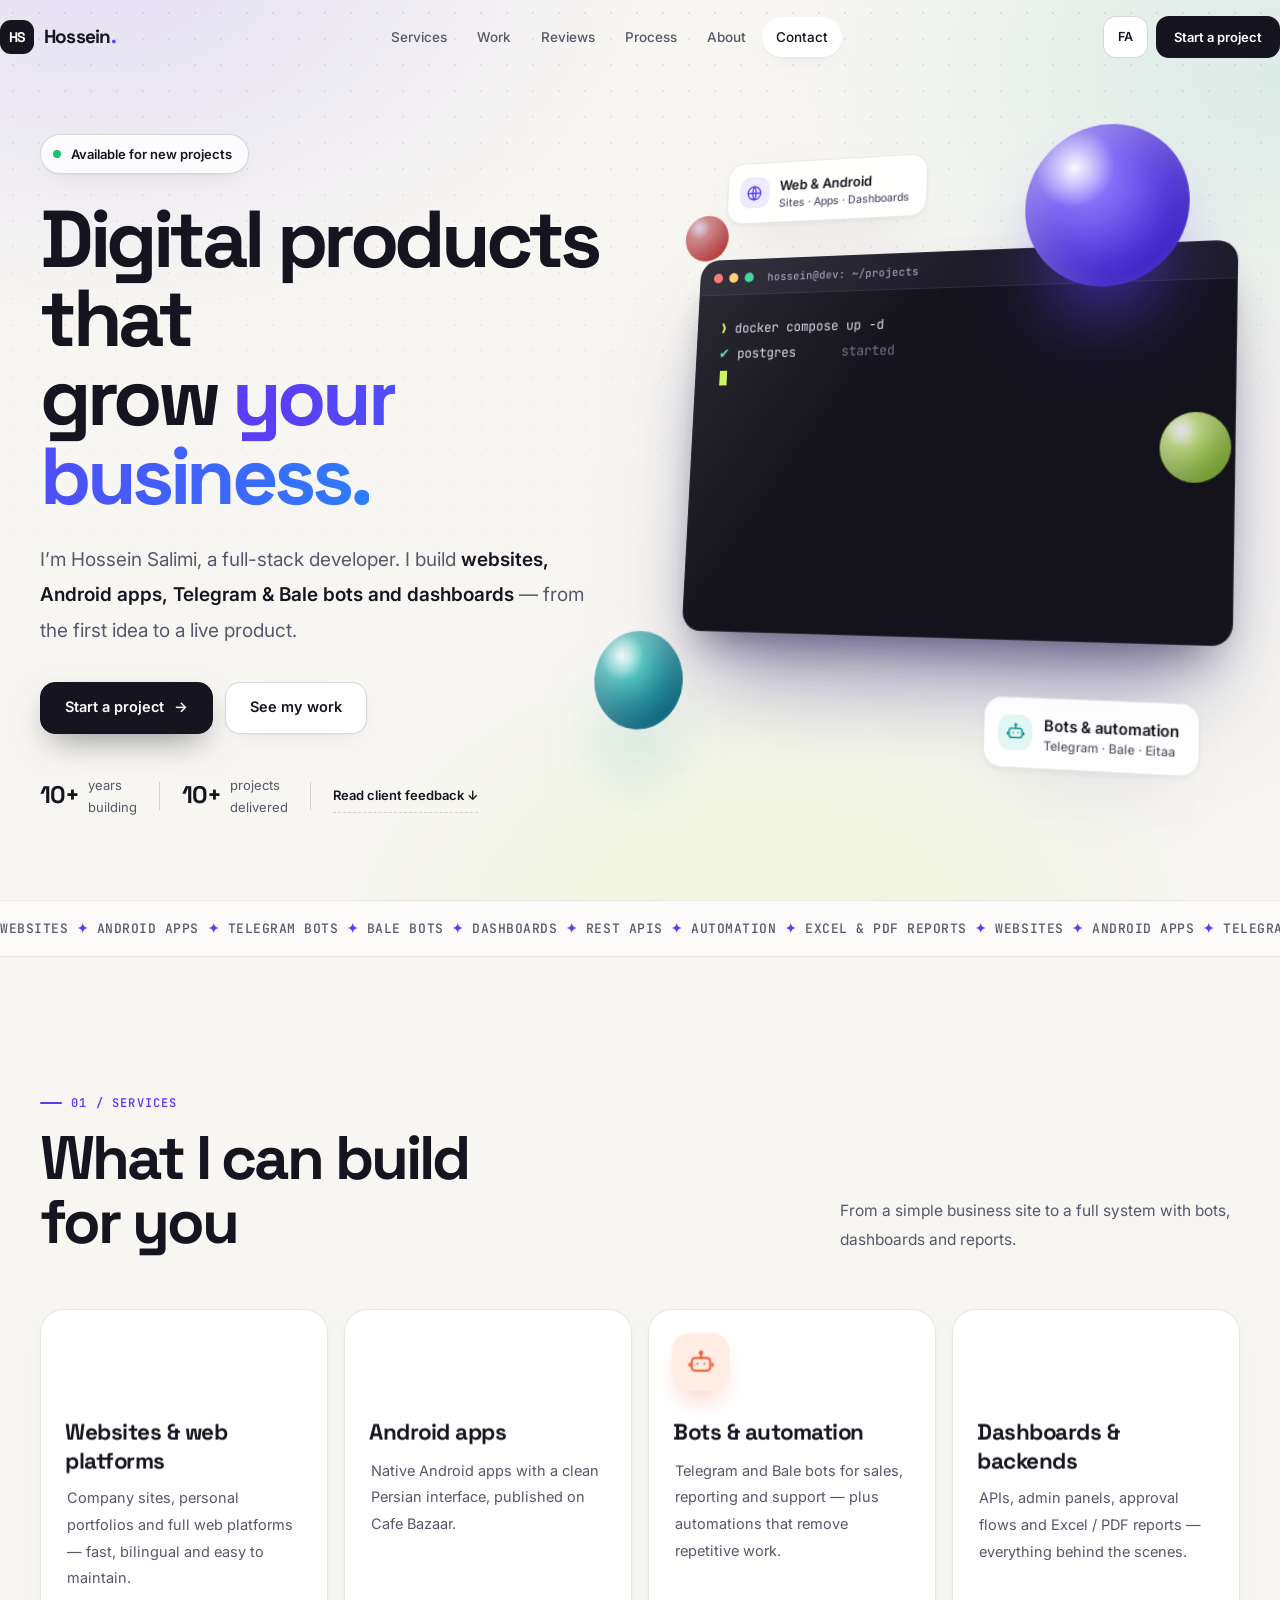
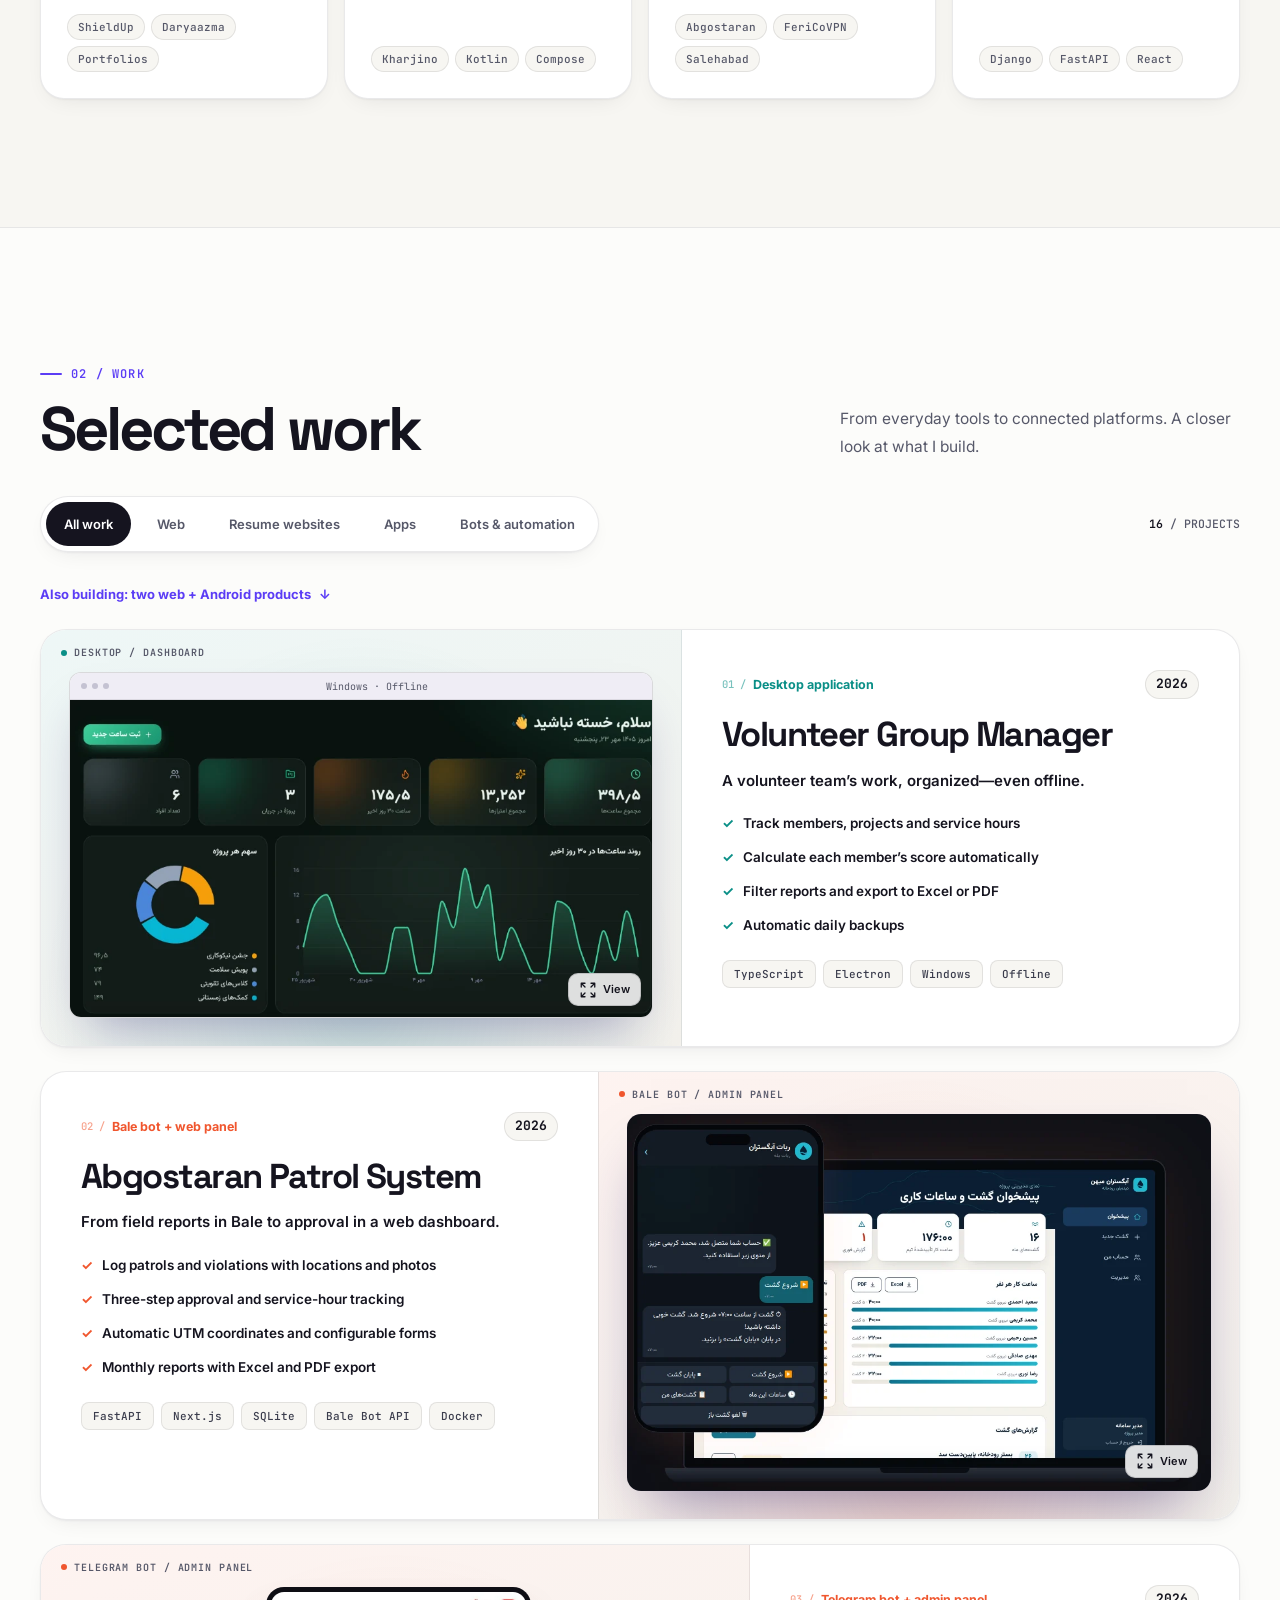
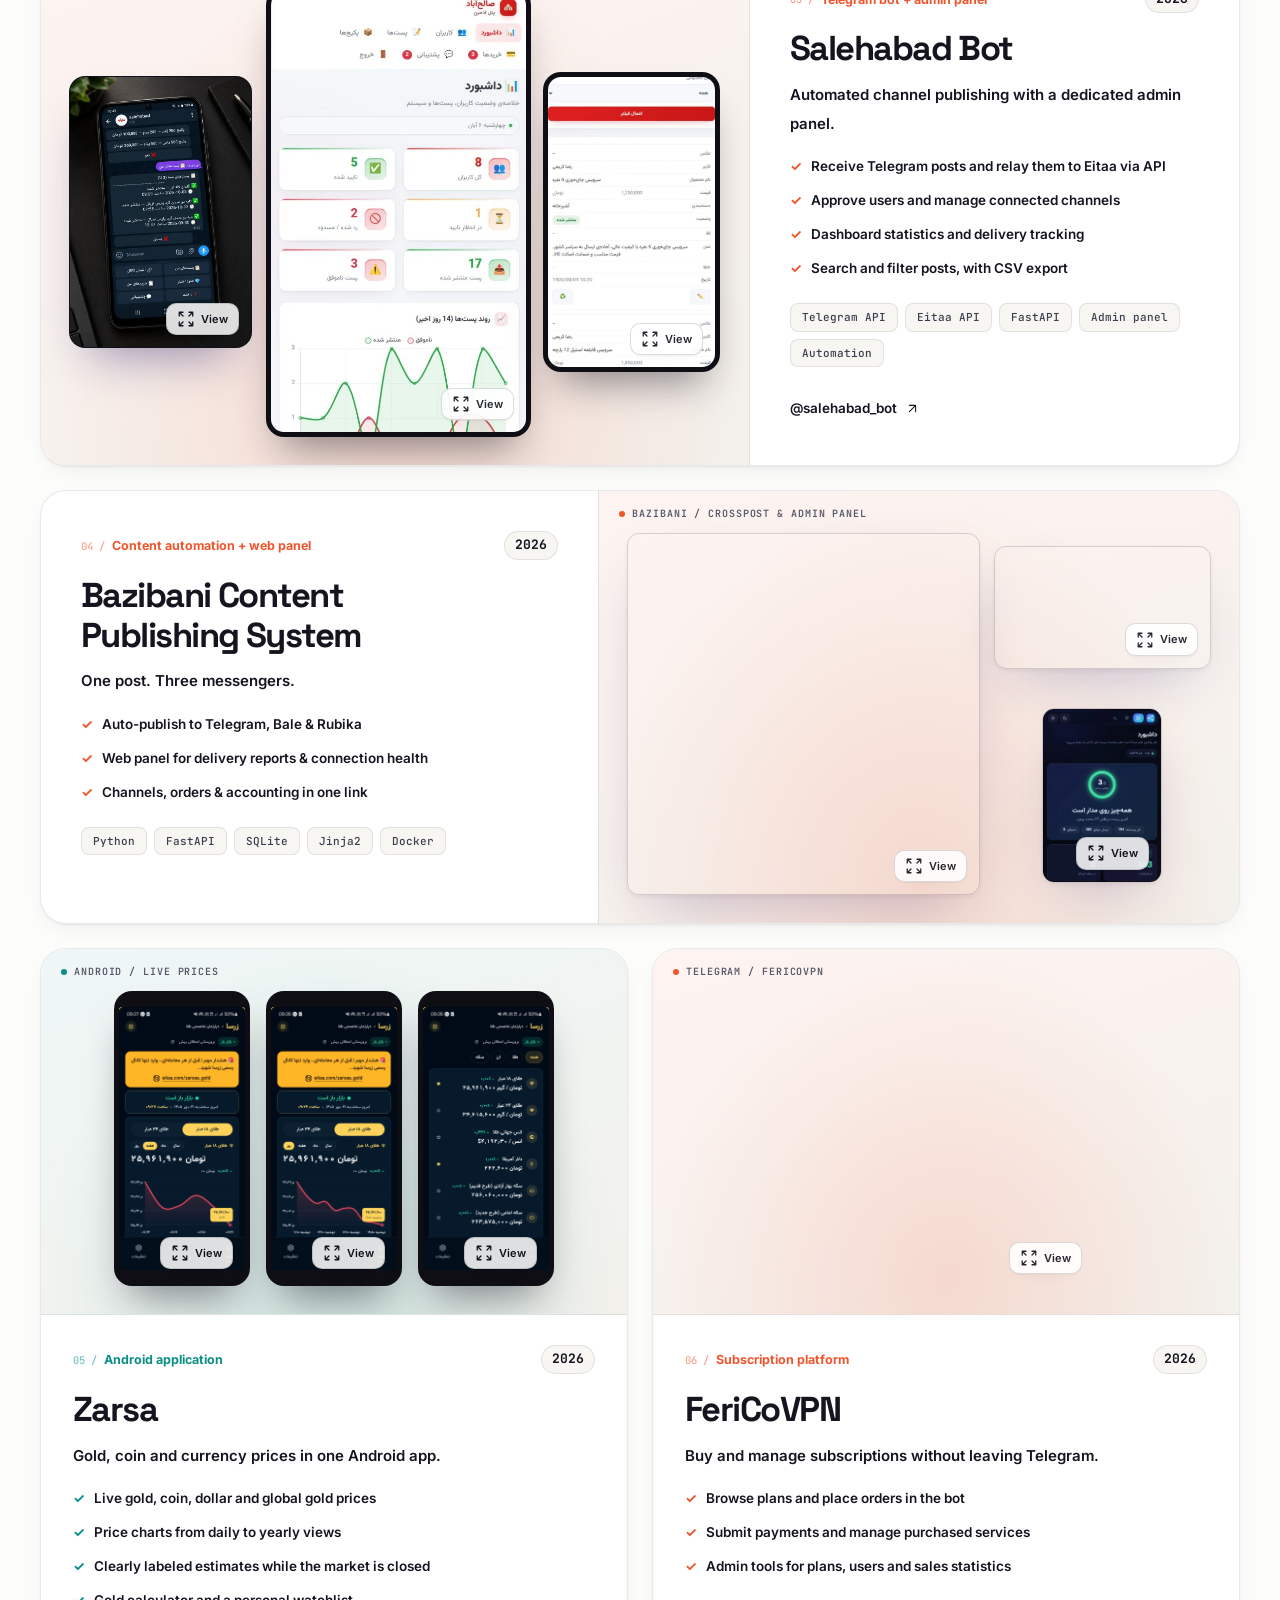
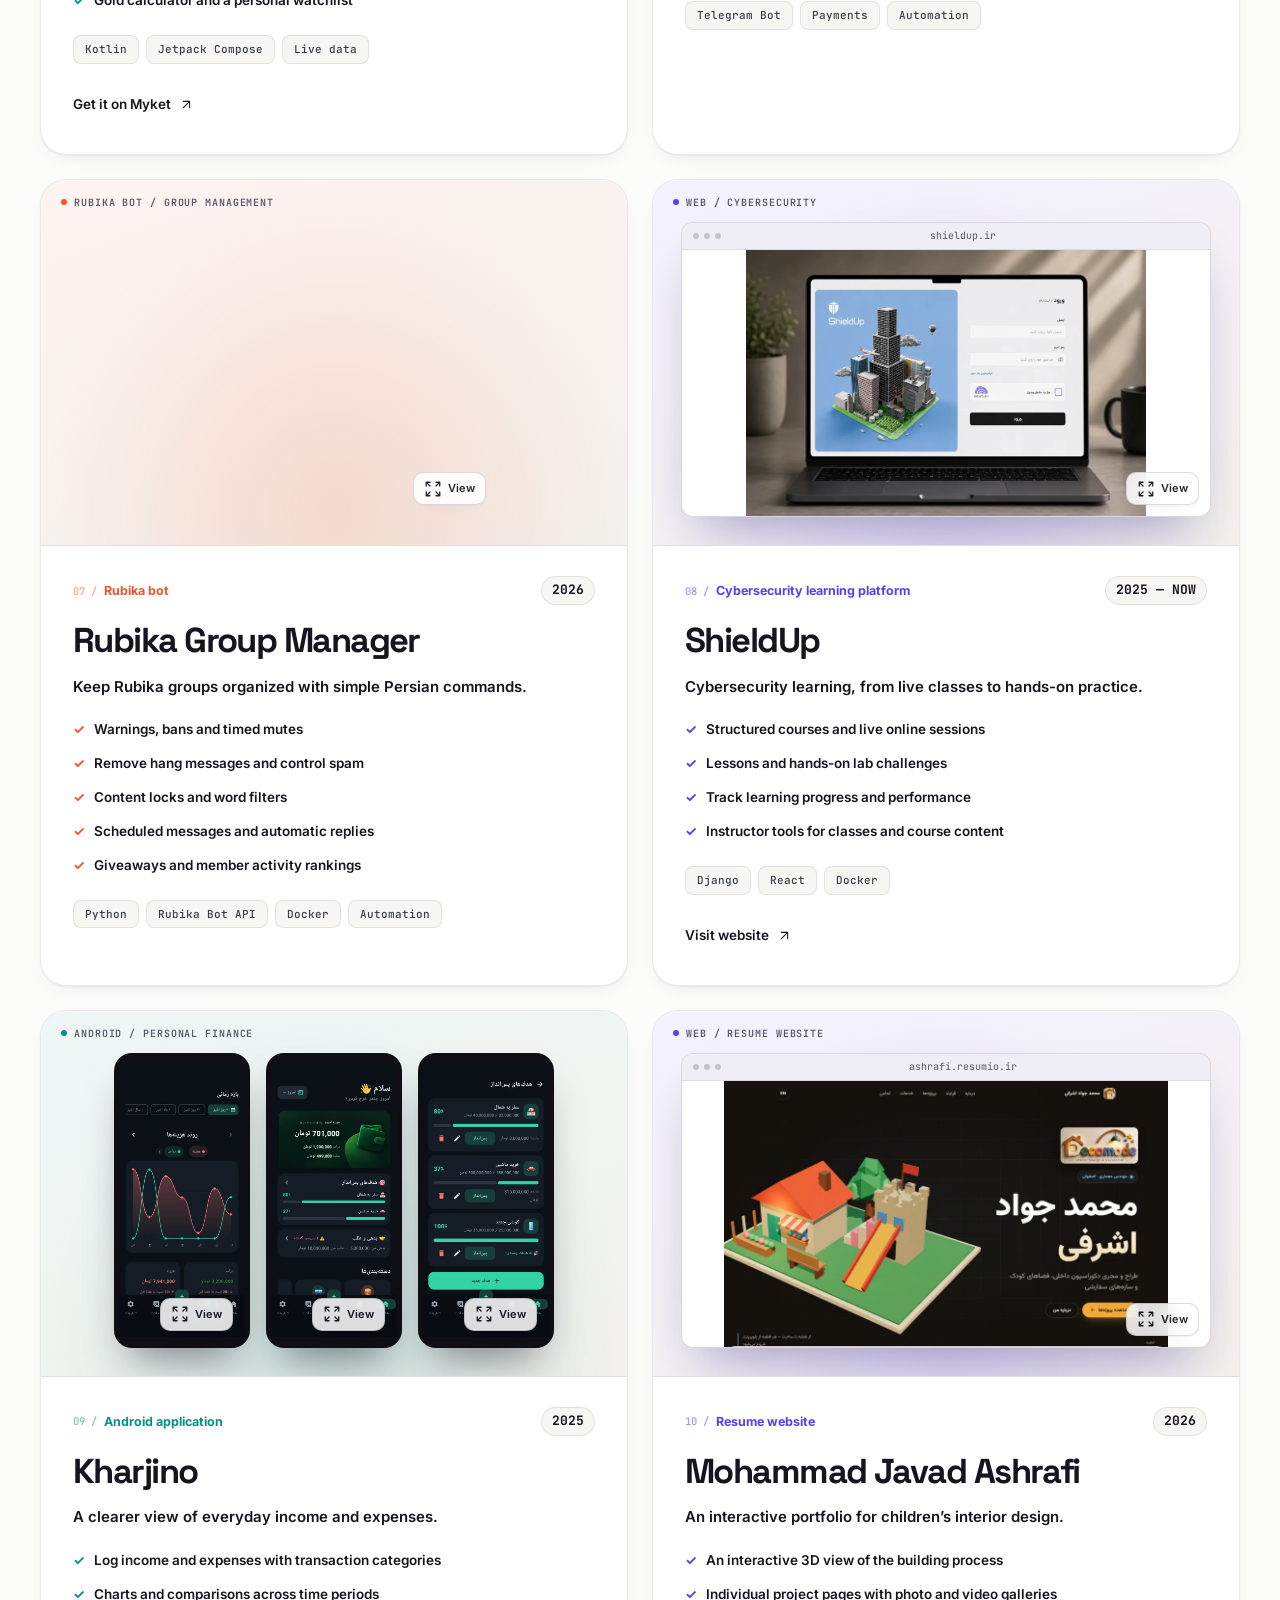
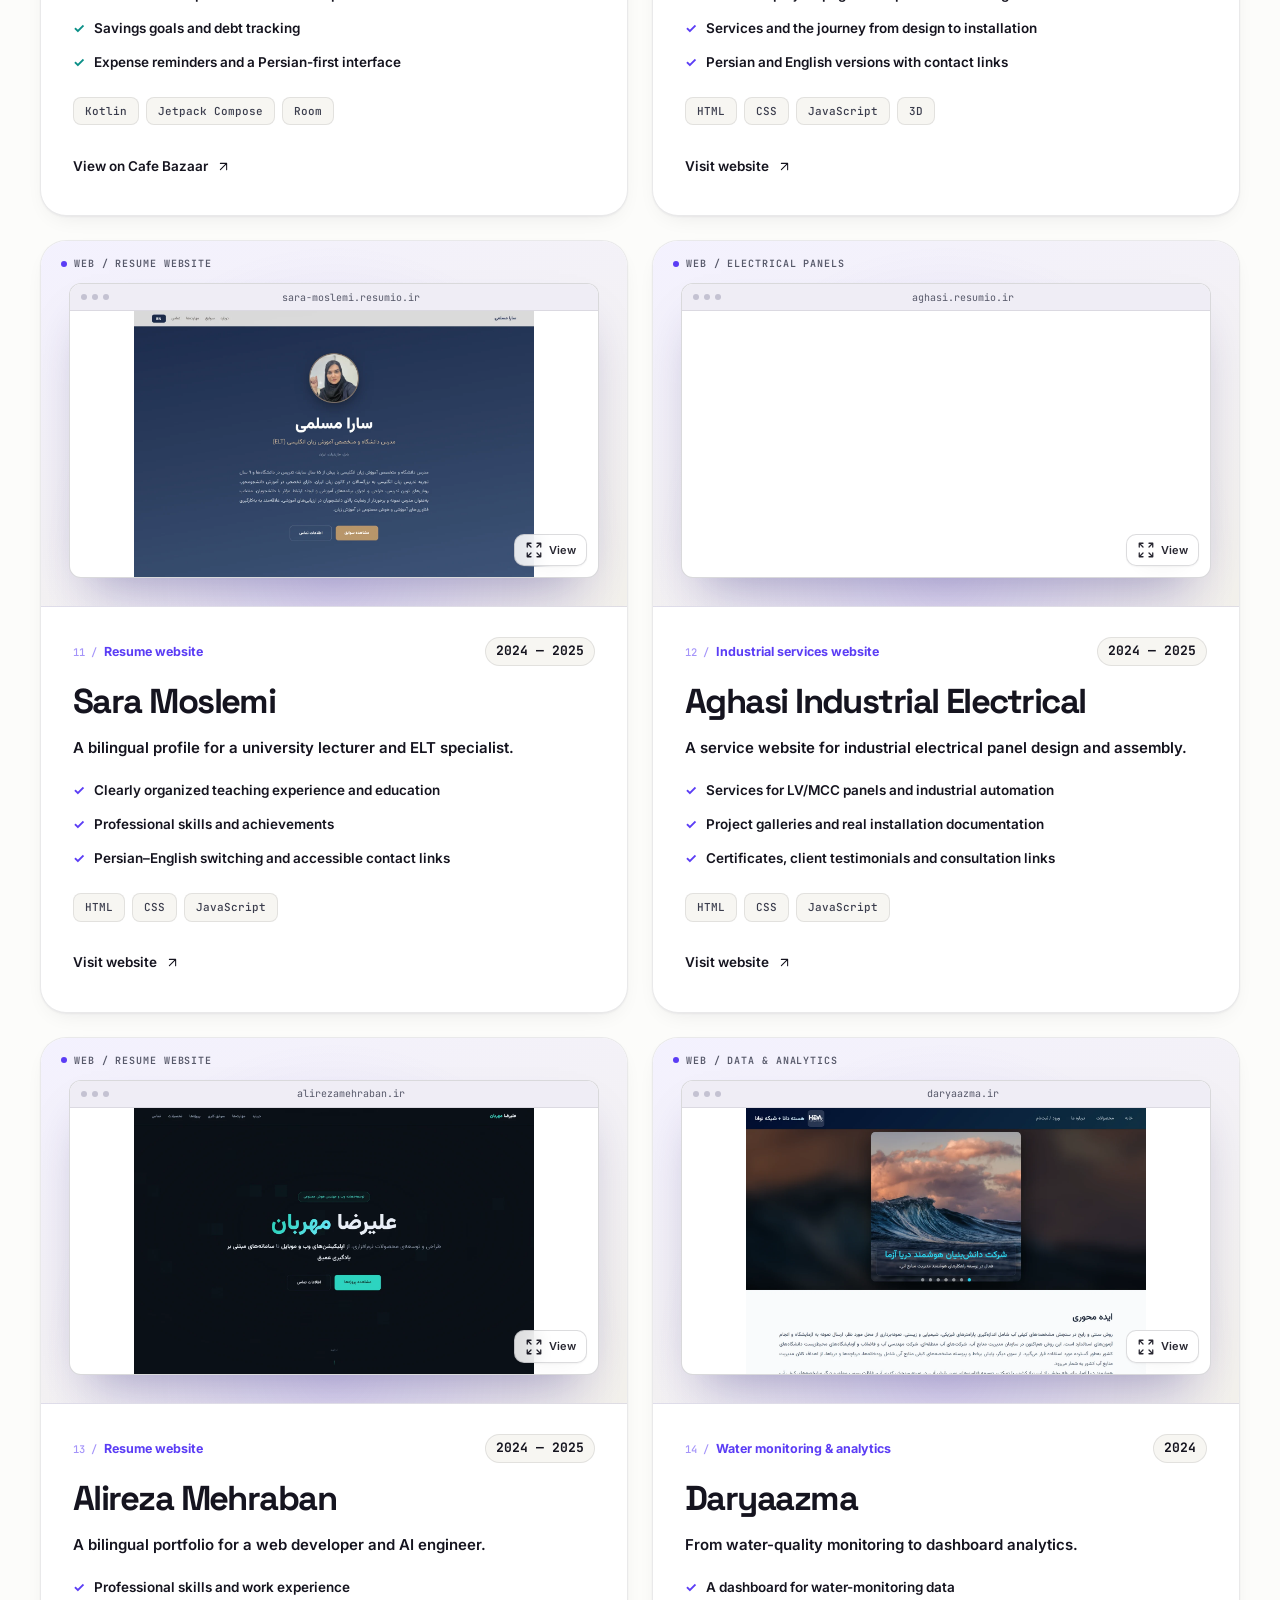
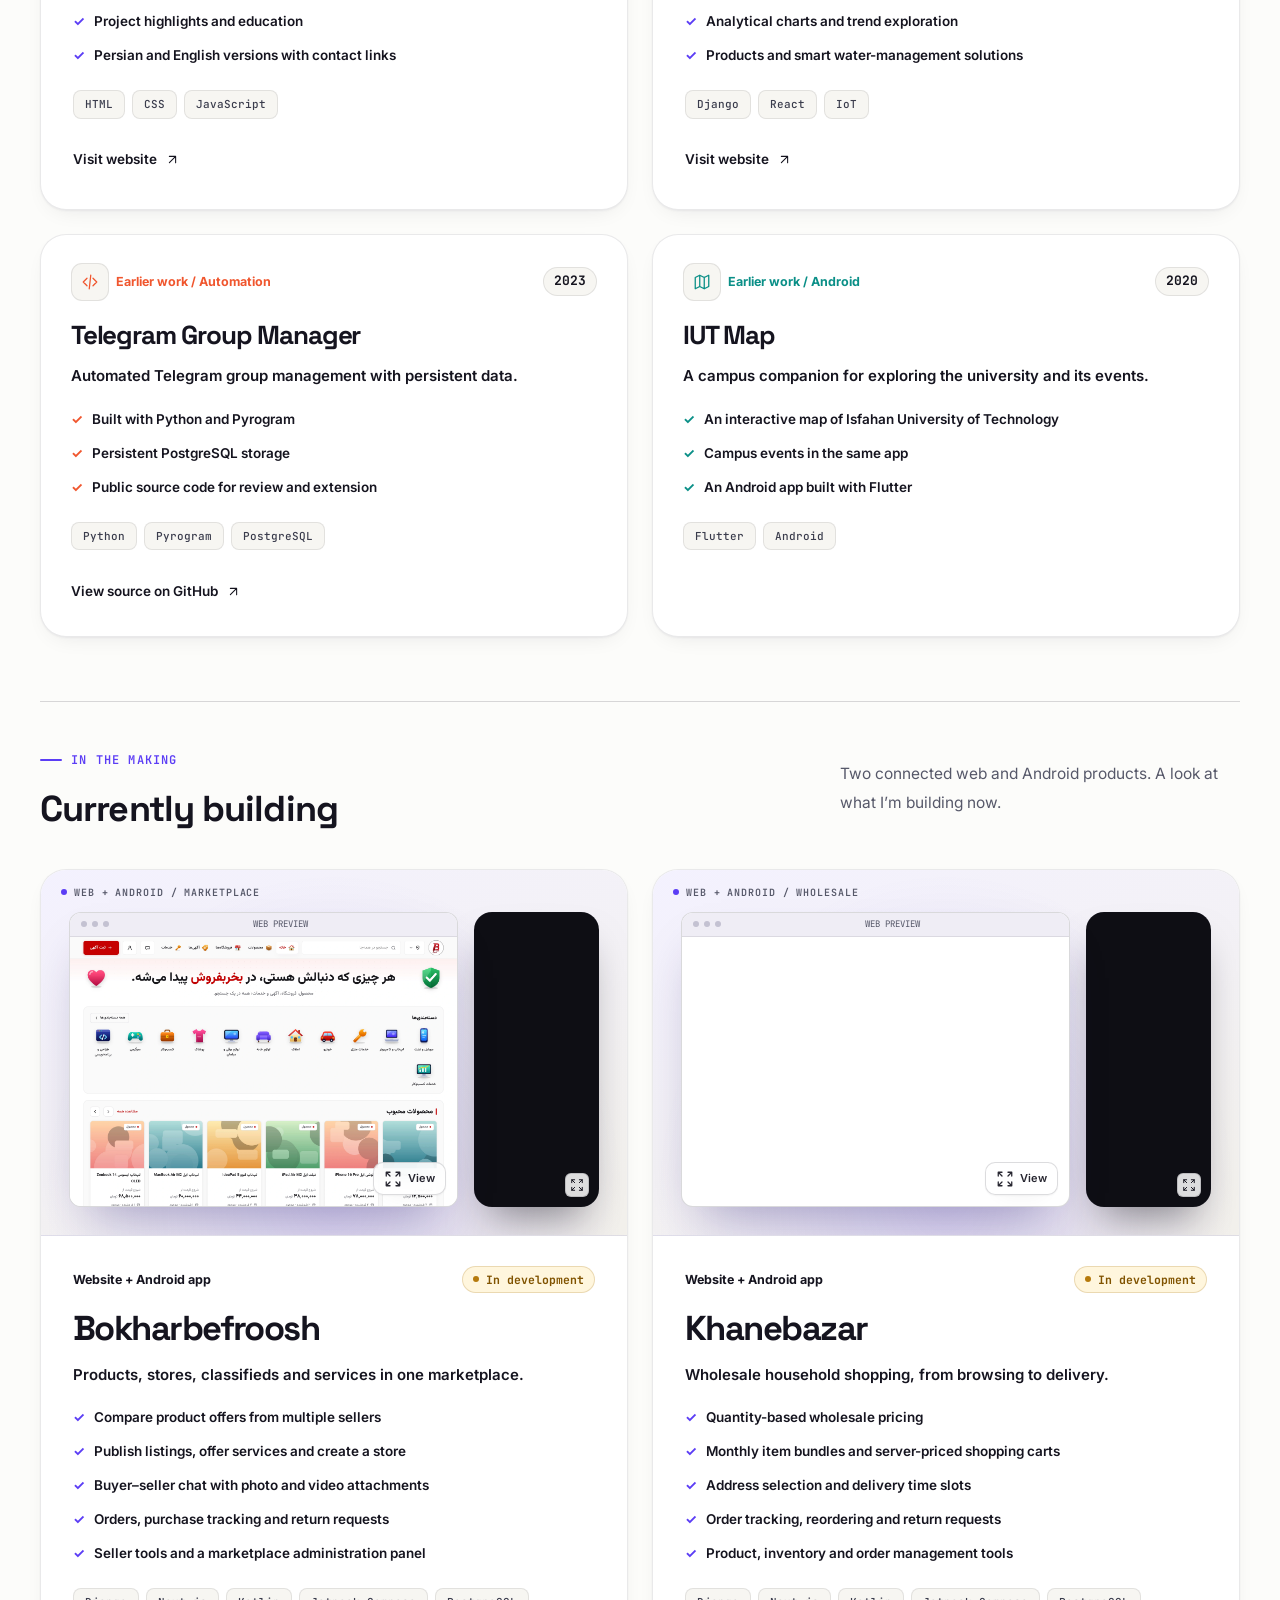
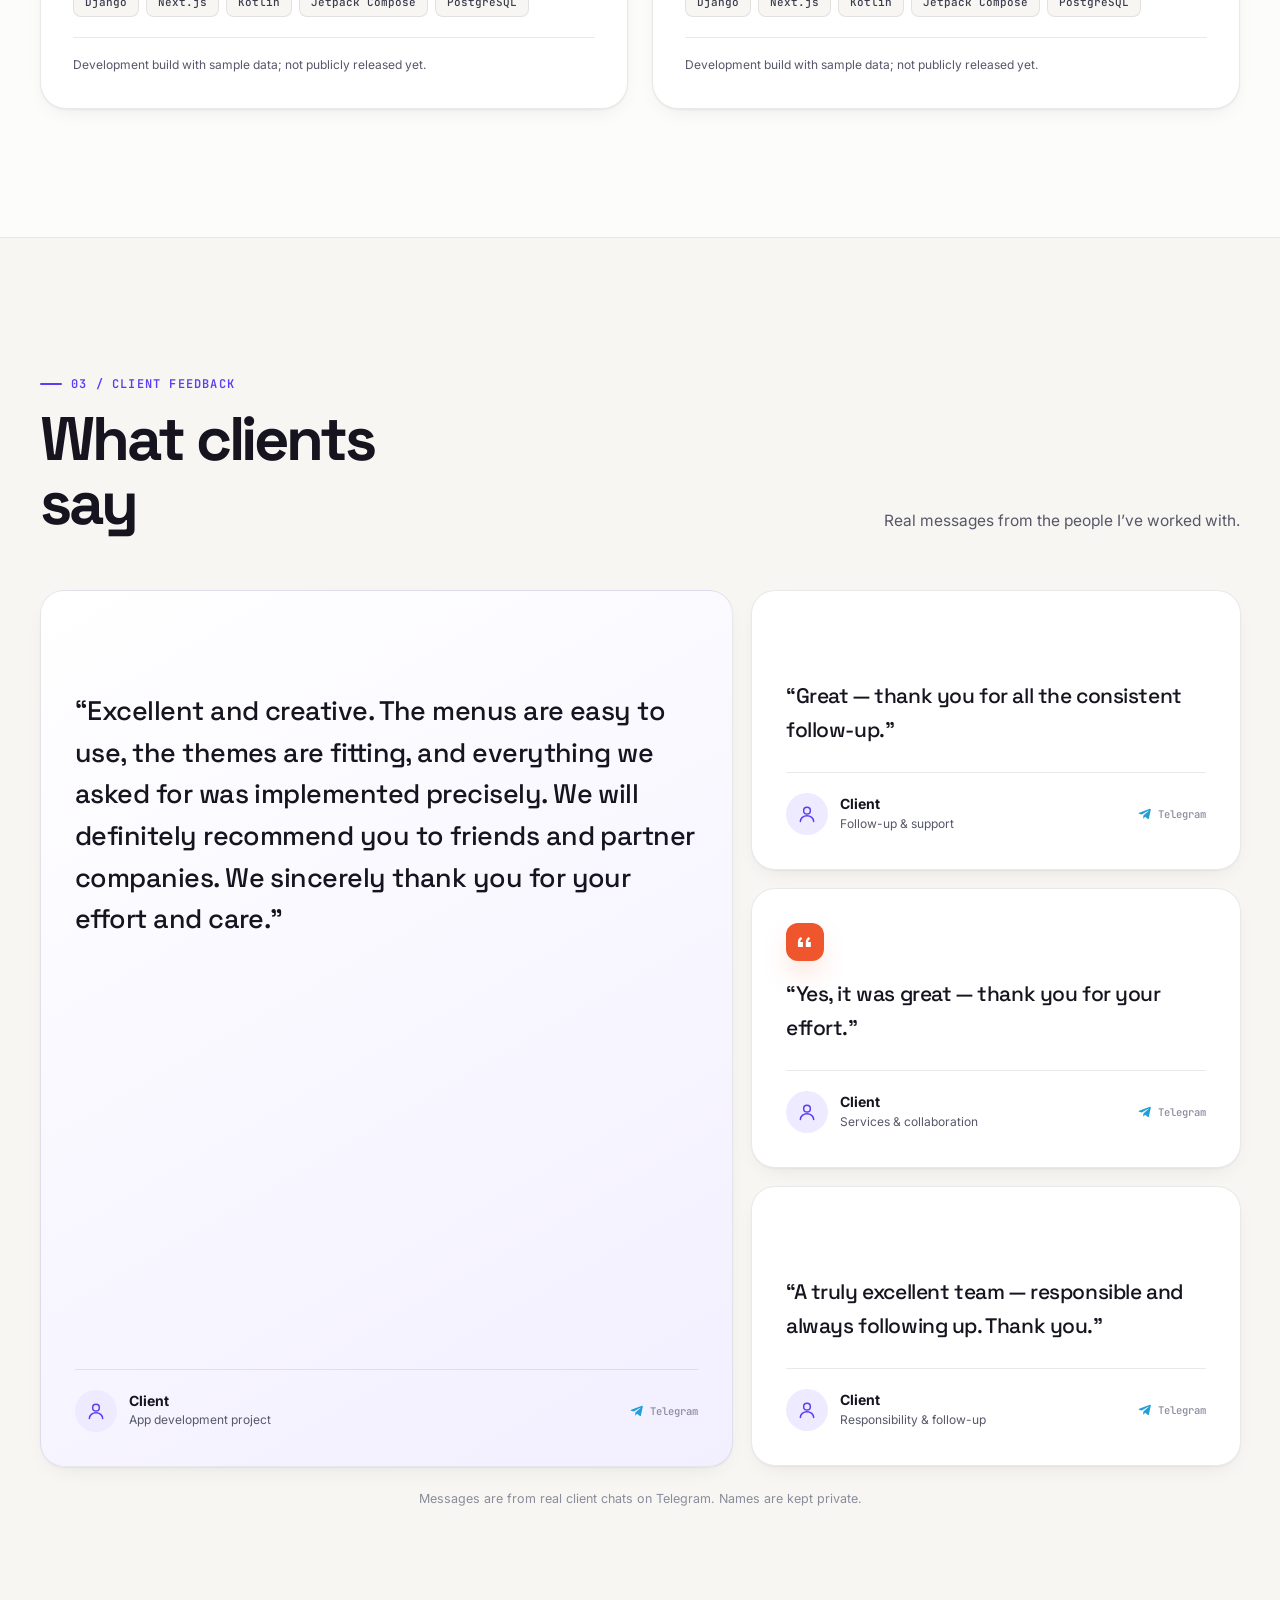
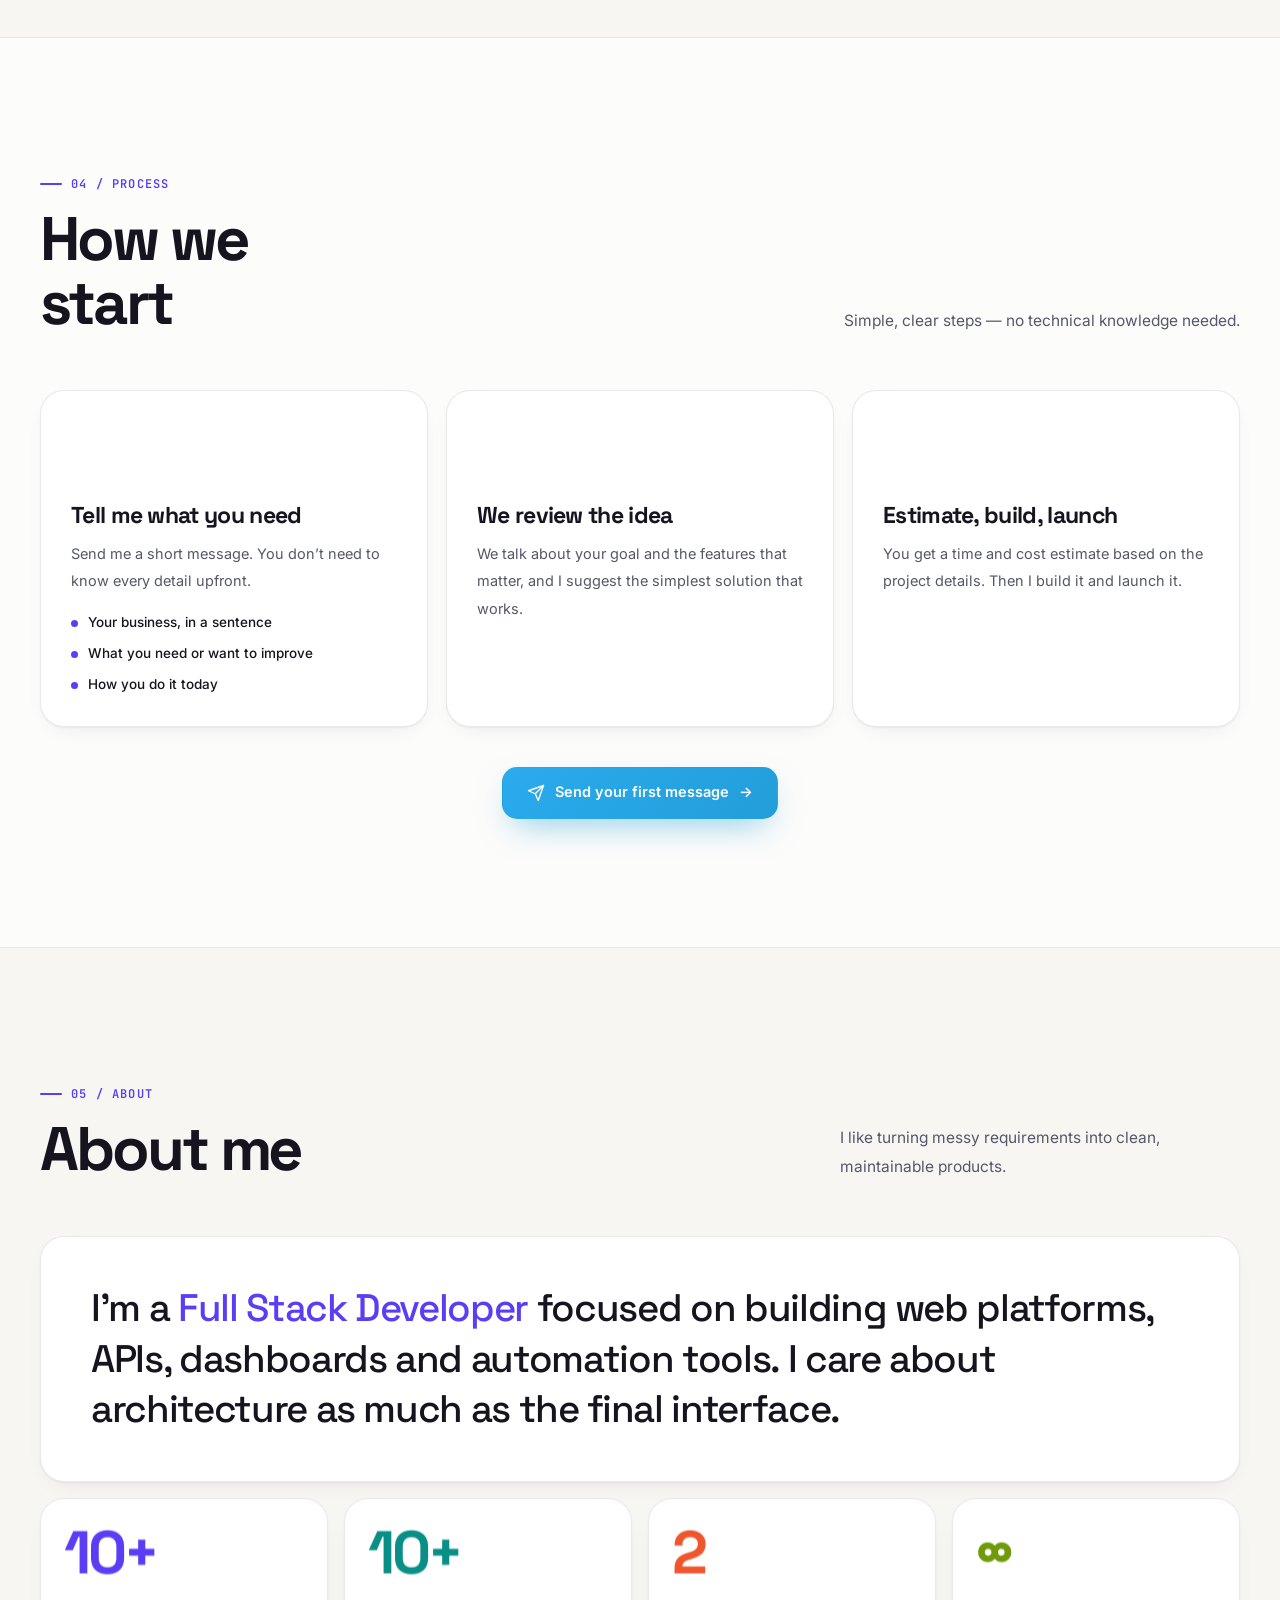
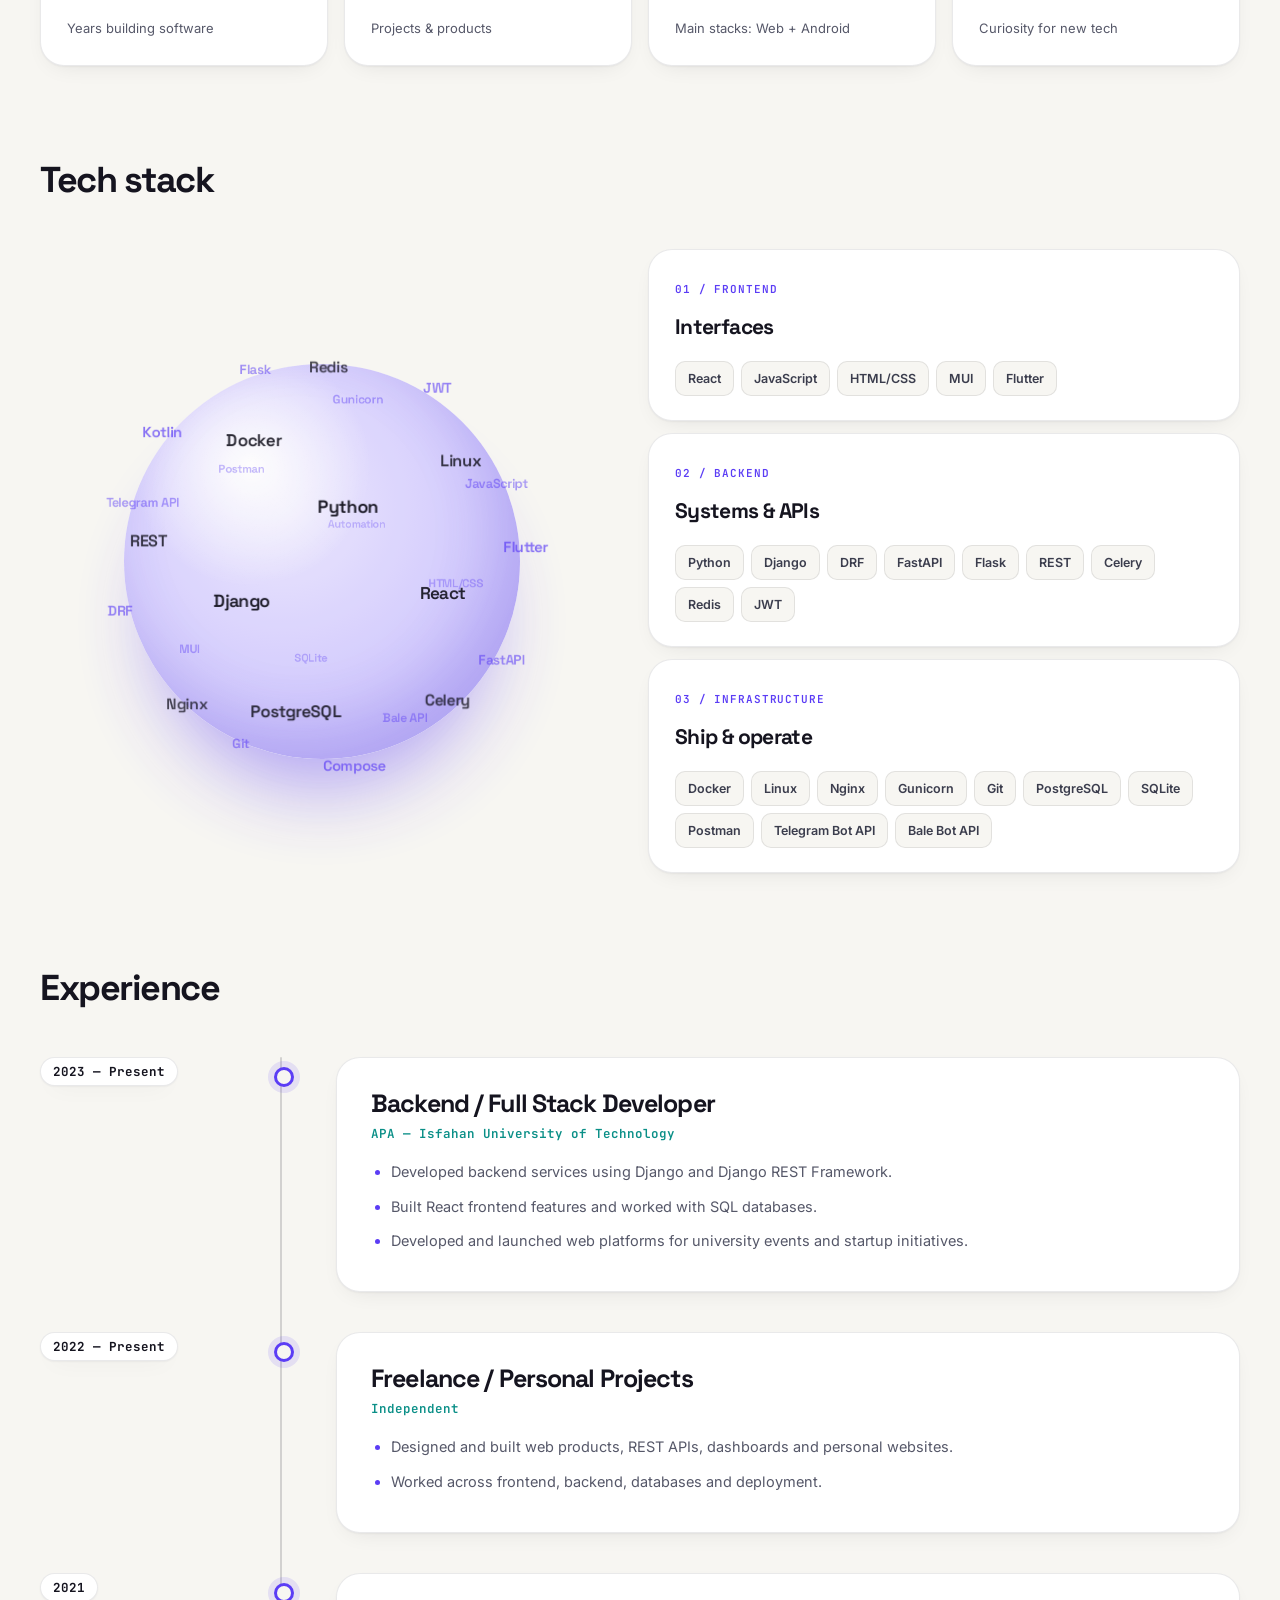
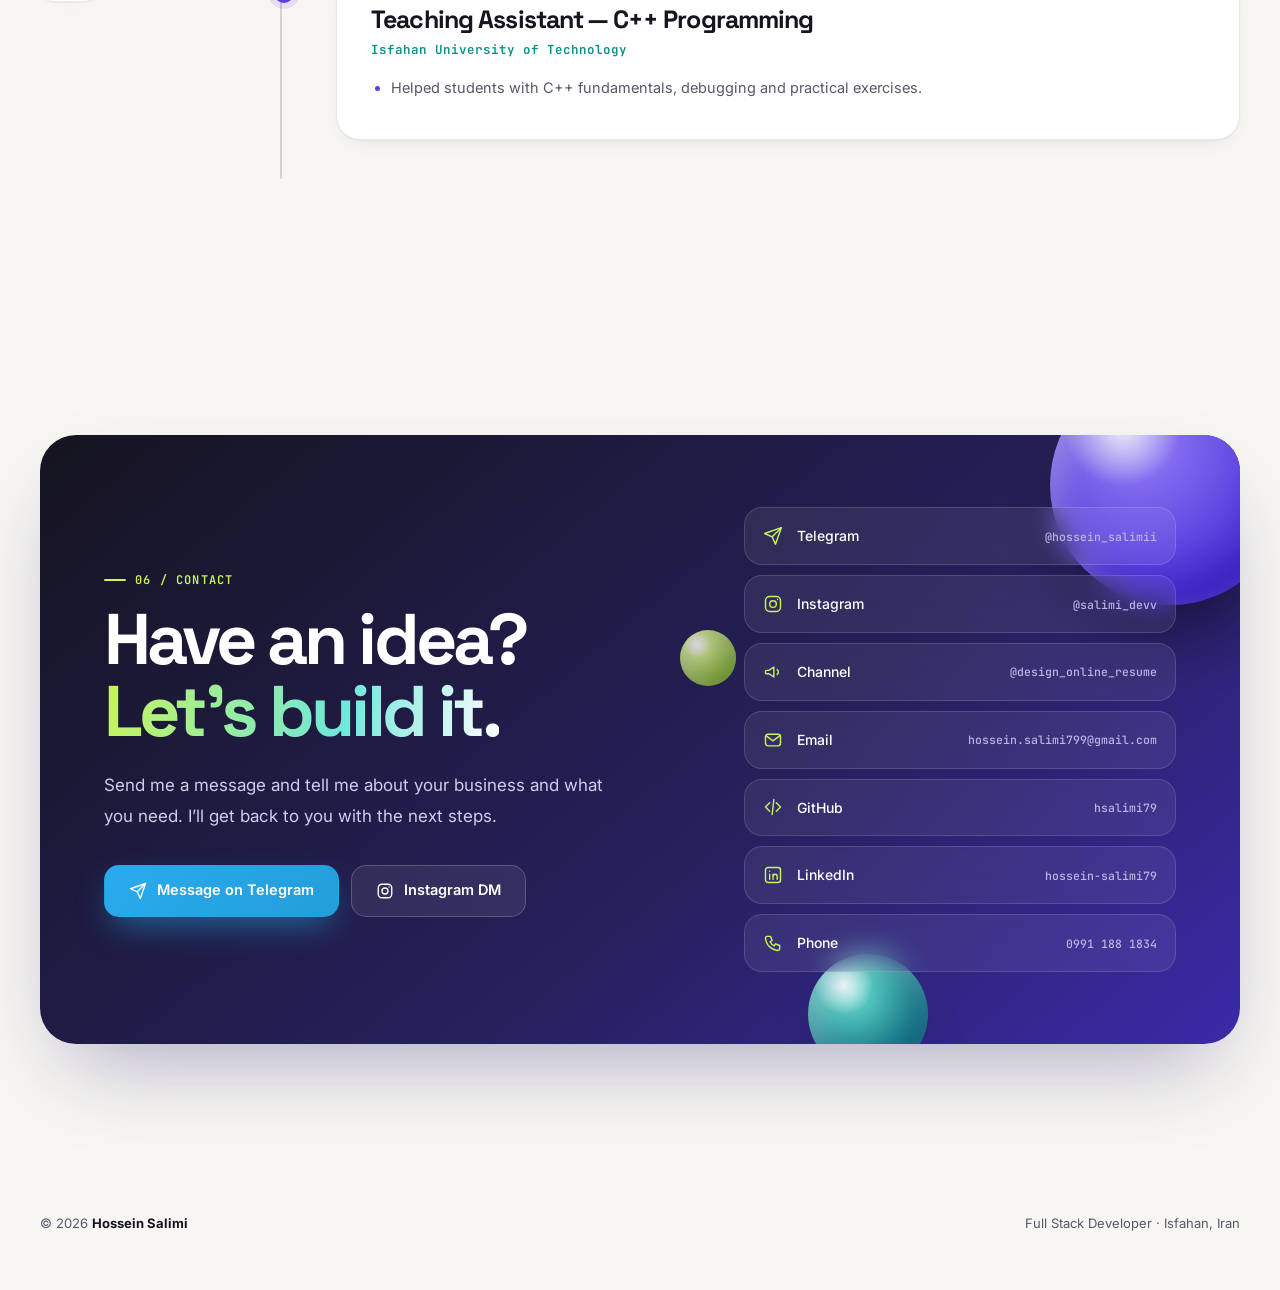
==== commit e6c9cea7: "Show ongoing web and Android projects with real previews" ====
--- a/en/index.html
+++ b/en/index.html
@@ -227,6 +227,28 @@
 .project-features{display:grid;gap:9px;margin-top:16px;font-size:13.5px;font-weight:600;line-height:1.85;list-style:none}
 .project-features li{position:relative;padding-inline-start:21px;overflow-wrap:anywhere}
 .project-features li:before{content:"✓";position:absolute;inset-inline-start:0;top:0;color:var(--pa);font-weight:700}
+.development-work{margin-top:64px;padding-top:40px;border-top:1px solid var(--line2);scroll-margin-top:100px}
+.development-jump{display:inline-flex;align-items:center;gap:8px;margin-bottom:24px;color:var(--violet);font-size:13px;font-weight:700;text-underline-offset:4px}
+.development-jump:hover{text-decoration:underline}
+.development-work .section-head{align-items:center;margin-bottom:28px}
+.development-title{font-family:var(--display);font-size:clamp(26px,3vw,36px);line-height:1.4;letter-spacing:-.025em}
+.fa .development-title{font-weight:800;letter-spacing:0}
+.development-state{display:inline-flex;align-items:center;gap:7px;border:1px solid rgba(154,101,0,.2);border-radius:99px;padding:5px 10px;background:#fff6dd;color:#805300;font-size:11.5px;font-weight:700;white-space:nowrap}
+.development-state:before{content:"";width:6px;height:6px;flex-shrink:0;border-radius:50%;background:#b67a0c}
+.development-project{--pa:var(--violet)}
+.development-project .project-top{flex-wrap:wrap;align-items:center}
+.development-project .project-type{color:var(--ink)}
+.development-preview{display:grid;grid-template-columns:minmax(0,1fr) minmax(0,.32fr);align-items:center;gap:16px;width:100%;height:100%;min-height:0;direction:ltr}
+.development-preview .browser-frame{display:grid;grid-template-rows:24px minmax(0,1fr);min-width:0}
+.development-preview .browser-chrome{height:24px}
+.development-preview .browser-chrome span{font-size:9px}
+.development-project .project-visual .development-preview .phone-preview{width:auto;max-width:100%;height:100%;max-height:100%;aspect-ratio:9/20;transform:none;justify-self:center}
+.development-preview .phone-preview .media-button,.development-preview .phone-preview .shot{height:100%}
+.development-preview .phone-preview .zoom-hint{padding:4px;bottom:5px;inset-inline-end:5px;border-radius:6px}
+.development-preview .phone-preview .zoom-hint>span{display:none}
+.development-preview .phone-preview .work-icon{width:14px;height:14px}
+.development-note{margin-top:20px;padding-top:16px;border-top:1px solid var(--line);color:var(--muted);font-size:12px;line-height:1.85}
+@media(max-width:760px){.development-work{margin-top:44px;padding-top:30px}.development-preview{gap:10px}.development-preview .browser-chrome{padding-inline:7px}.development-preview .browser-chrome span{font-size:8px}.development-preview .browser-chrome i{width:4px;height:4px}}
 .tags{display:flex;flex-wrap:wrap;gap:7px;margin-top:22px;direction:ltr;justify-content:flex-start}
 [dir=rtl] .tags{justify-content:flex-end}
 .tag{border:1px solid var(--line);background:var(--bg);padding:5px 11px;border-radius:8px;color:#3b3d4d;font:500 11px/1.5 var(--mono)}
@@ -557,6 +579,7 @@
 <div class="container">
 <div class="section-head rv"><div><span class="eyebrow">02 / WORK</span><h2 id="work-title" class="section-title" data-en="Selected work" data-fa="پروژه‌های منتخب">Selected work</h2></div><p class="section-note" data-en="From everyday tools to connected platforms. A closer look at what I build." data-fa="از ابزارهای روزمره تا پلتفرم‌های یکپارچه؛ نگاهی نزدیک‌تر به محصولاتی که ساخته‌ام.">From everyday tools to connected platforms. A closer look at what I build.</p></div>
 <div class="work-toolbar"><div class="work-filters" role="group" aria-label="Filter projects"><button type="button" class="work-filter" data-filter="all" aria-pressed="true" aria-controls="project-grid" data-en="All work" data-fa="همه پروژه‌ها">All work</button><button type="button" class="work-filter" data-filter="web" aria-pressed="false" aria-controls="project-grid" data-en="Web" data-fa="وب">Web</button><button type="button" class="work-filter" data-filter="resume" aria-pressed="false" aria-controls="project-grid" data-en="Resume websites" data-fa="سایت رزومه">Resume websites</button><button type="button" class="work-filter" data-filter="apps" aria-pressed="false" aria-controls="project-grid" data-en="Apps" data-fa="اپلیکیشن">Apps</button><button type="button" class="work-filter" data-filter="bots" aria-pressed="false" aria-controls="project-grid" data-en="Bots & automation" data-fa="ربات و اتوماسیون">Bots & automation</button></div><span class="work-count" role="status" aria-live="polite"><b id="work-count">16</b> / <span data-en="PROJECTS" data-fa="پروژه">PROJECTS</span></span></div>
+<a class="development-jump" href="#in-development"><span data-en="Also building: two web + Android products" data-fa="این روزها: دو پروژهٔ وب + اندروید در حال توسعه">Also building: two web + Android products</span><span aria-hidden="true">↓</span></a>
 <div class="projects" id="project-grid">
 <article class="project featured rv" data-category="apps">
 <div class="project-visual"><span class="visual-label">DESKTOP / DASHBOARD</span><button class="media-button" type="button" data-gallery="volunteer" data-image="../images/kheyrie-dashboard.webp" data-caption="Volunteer Group Manager — dashboard" aria-label="View Volunteer Group Manager — dashboard"><div class="browser-frame"><div class="browser-chrome"><i></i><i></i><i></i><span>Windows · Offline</span></div><img class="shot" src="../images/kheyrie-dashboard.webp" alt="Volunteer Group Manager — dashboard" loading="lazy" decoding="async"></div><span class="zoom-hint"><svg class="work-icon" aria-hidden="true"><use href="#wi-expand"></use></svg><span data-en="View" data-fa="نمایش">View</span></span></button></div>
@@ -685,7 +708,26 @@
 
 <div class="tags"><span class="tag">Flutter</span><span class="tag">Android</span></div>
 </div></article>
-</div></div>
+</div>
+<div class="development-work" id="in-development" role="region" aria-labelledby="development-title">
+<div class="section-head rv"><div><span class="eyebrow">IN THE MAKING</span><h3 id="development-title" class="development-title" data-en="Currently building" data-fa="در حال توسعه">Currently building</h3></div><p class="section-note" data-en="Two connected web and Android products. A look at what I’m building now." data-fa="دو محصول یکپارچه با نسخهٔ وب و اندروید؛ نگاهی به آنچه این روزها می‌سازم.">Two connected web and Android products. A look at what I’m building now.</p></div>
+<div class="projects development-grid"><article id="project-bokharbefroosh" class="project development-project rv">
+<div class="project-visual"><span class="visual-label">WEB + ANDROID / MARKETPLACE</span><div class="development-preview"><button class="media-button development-web" type="button" data-gallery="bokharbefroosh" data-image="../images/bokharbefroosh-web.webp" data-caption="Bokharbefroosh — development website, sample data" aria-label="View Bokharbefroosh — development website, sample data"><div class="browser-frame"><div class="browser-chrome"><i></i><i></i><i></i><span>WEB PREVIEW</span></div><img class="shot" src="../images/bokharbefroosh-web.webp" width="2880" height="2000" alt="Bokharbefroosh — development website, sample data" loading="lazy" decoding="async"></div><span class="zoom-hint"><svg class="work-icon" aria-hidden="true"><use href="#wi-expand"></use></svg><span data-en="View" data-fa="نمایش">View</span></span></button><div class="phone-preview"><button class="media-button development-app" type="button" data-gallery="bokharbefroosh" data-image="../images/bokharbefroosh-app.webp" data-caption="Bokharbefroosh — native Android app, development preview" aria-label="View Bokharbefroosh — native Android app, development preview"><img class="shot" src="../images/bokharbefroosh-app.webp" width="1080" height="2400" alt="Bokharbefroosh — native Android app, development preview" loading="lazy" decoding="async"><span class="zoom-hint"><svg class="work-icon" aria-hidden="true"><use href="#wi-expand"></use></svg><span data-en="View" data-fa="نمایش">View</span></span></button></div></div><button class="media-button sr-only-btn" type="button" data-gallery="bokharbefroosh" data-image="../images/bokharbefroosh-product.webp" data-caption="Bokharbefroosh — product detail, development preview" aria-label="View Bokharbefroosh — product detail, development preview"><img class="shot" src="../images/bokharbefroosh-product.webp" alt="Bokharbefroosh — product detail, development preview" loading="lazy" decoding="async"></button></div>
+<div class="project-body"><div class="project-top"><span class="project-type" data-en="Website + Android app" data-fa="وب + اپ اندروید">Website + Android app</span><span class="development-state" data-en="In development" data-fa="در حال توسعه">In development</span></div>
+<h3 data-en="Bokharbefroosh" data-fa="بخربفروش">Bokharbefroosh</h3><p class="project-intro" data-en="Products, stores, classifieds and services in one marketplace." data-fa="یک بازارچه برای محصول، فروشگاه، آگهی و خدمات.">Products, stores, classifieds and services in one marketplace.</p>
+<ul class="project-features"><li data-en="Compare product offers from multiple sellers" data-fa="مقایسهٔ قیمت یک محصول بین فروشنده‌ها">Compare product offers from multiple sellers</li><li data-en="Publish listings, offer services and create a store" data-fa="ثبت آگهی، ارائهٔ خدمات و ساخت فروشگاه">Publish listings, offer services and create a store</li><li data-en="Buyer–seller chat with photo and video attachments" data-fa="گفت‌وگوی خریدار و فروشنده با عکس و ویدیو">Buyer–seller chat with photo and video attachments</li><li data-en="Orders, purchase tracking and return requests" data-fa="سفارش، پیگیری خرید و درخواست مرجوعی">Orders, purchase tracking and return requests</li><li data-en="Seller tools and a marketplace administration panel" data-fa="پنل فروشنده و مدیریت بازارچه">Seller tools and a marketplace administration panel</li></ul>
+<div class="tags"><span class="tag">Django</span><span class="tag">Next.js</span><span class="tag">Kotlin</span><span class="tag">Jetpack Compose</span><span class="tag">PostgreSQL</span></div>
+<div class="development-note" data-en="Development build with sample data; not publicly released yet." data-fa="نسخهٔ توسعه با داده‌های نمونه؛ هنوز به‌صورت عمومی منتشر نشده است.">Development build with sample data; not publicly released yet.</div>
+</div></article><article id="project-khanebazar" class="project development-project rv">
+<div class="project-visual"><span class="visual-label">WEB + ANDROID / WHOLESALE</span><div class="development-preview"><button class="media-button development-web" type="button" data-gallery="khanebazar" data-image="../images/khanebazar-web.webp" data-caption="Khanebazar — development website, sample data" aria-label="View Khanebazar — development website, sample data"><div class="browser-frame"><div class="browser-chrome"><i></i><i></i><i></i><span>WEB PREVIEW</span></div><img class="shot" src="../images/khanebazar-web.webp" width="2880" height="2000" alt="Khanebazar — development website, sample data" loading="lazy" decoding="async"></div><span class="zoom-hint"><svg class="work-icon" aria-hidden="true"><use href="#wi-expand"></use></svg><span data-en="View" data-fa="نمایش">View</span></span></button><div class="phone-preview"><button class="media-button development-app" type="button" data-gallery="khanebazar" data-image="../images/khanebazar-app.webp" data-caption="Khanebazar — native Android app, development preview" aria-label="View Khanebazar — native Android app, development preview"><img class="shot" src="../images/khanebazar-app.webp" width="1080" height="2400" alt="Khanebazar — native Android app, development preview" loading="lazy" decoding="async"><span class="zoom-hint"><svg class="work-icon" aria-hidden="true"><use href="#wi-expand"></use></svg><span data-en="View" data-fa="نمایش">View</span></span></button></div></div><button class="media-button sr-only-btn" type="button" data-gallery="khanebazar" data-image="../images/khanebazar-product.webp" data-caption="Khanebazar — product detail, development preview" aria-label="View Khanebazar — product detail, development preview"><img class="shot" src="../images/khanebazar-product.webp" alt="Khanebazar — product detail, development preview" loading="lazy" decoding="async"></button></div>
+<div class="project-body"><div class="project-top"><span class="project-type" data-en="Website + Android app" data-fa="وب + اپ اندروید">Website + Android app</span><span class="development-state" data-en="In development" data-fa="در حال توسعه">In development</span></div>
+<h3 data-en="Khanebazar" data-fa="خانه‌بازار">Khanebazar</h3><p class="project-intro" data-en="Wholesale household shopping, from browsing to delivery." data-fa="خرید عمدهٔ مایحتاج خانه، از انتخاب کالا تا تحویل سفارش.">Wholesale household shopping, from browsing to delivery.</p>
+<ul class="project-features"><li data-en="Quantity-based wholesale pricing" data-fa="قیمت‌گذاری پلکانی بر اساس تعداد خرید">Quantity-based wholesale pricing</li><li data-en="Monthly item bundles and server-priced shopping carts" data-fa="پک‌های ماهانه و سبد خرید با محاسبهٔ سمت سرور">Monthly item bundles and server-priced shopping carts</li><li data-en="Address selection and delivery time slots" data-fa="انتخاب آدرس و بازهٔ تحویل سفارش">Address selection and delivery time slots</li><li data-en="Order tracking, reordering and return requests" data-fa="پیگیری سفارش، خرید مجدد و درخواست مرجوعی">Order tracking, reordering and return requests</li><li data-en="Product, inventory and order management tools" data-fa="پنل مدیریت کالا، موجودی و سفارش‌ها">Product, inventory and order management tools</li></ul>
+<div class="tags"><span class="tag">Django</span><span class="tag">Next.js</span><span class="tag">Kotlin</span><span class="tag">Jetpack Compose</span><span class="tag">PostgreSQL</span></div>
+<div class="development-note" data-en="Development build with sample data; not publicly released yet." data-fa="نسخهٔ توسعه با داده‌های نمونه؛ هنوز به‌صورت عمومی منتشر نشده است.">Development build with sample data; not publicly released yet.</div>
+</div></article></div>
+</div>
+</div>
 </section>
 
 <dialog class="project-lightbox" id="project-lightbox" aria-labelledby="lightbox-title">
@@ -807,7 +849,7 @@
 function applyFilter(filter){
   $$('.work-filter').forEach(b=>b.setAttribute('aria-pressed',String(b.dataset.filter===filter)));
   let visible=0;
-  $$('.project').forEach(project=>{
+  $$('#project-grid .project').forEach(project=>{
     project.hidden=filter!=='all'&&!project.dataset.category.split(' ').includes(filter);
     if(!project.hidden){visible++;project.classList.add('show')}
   });
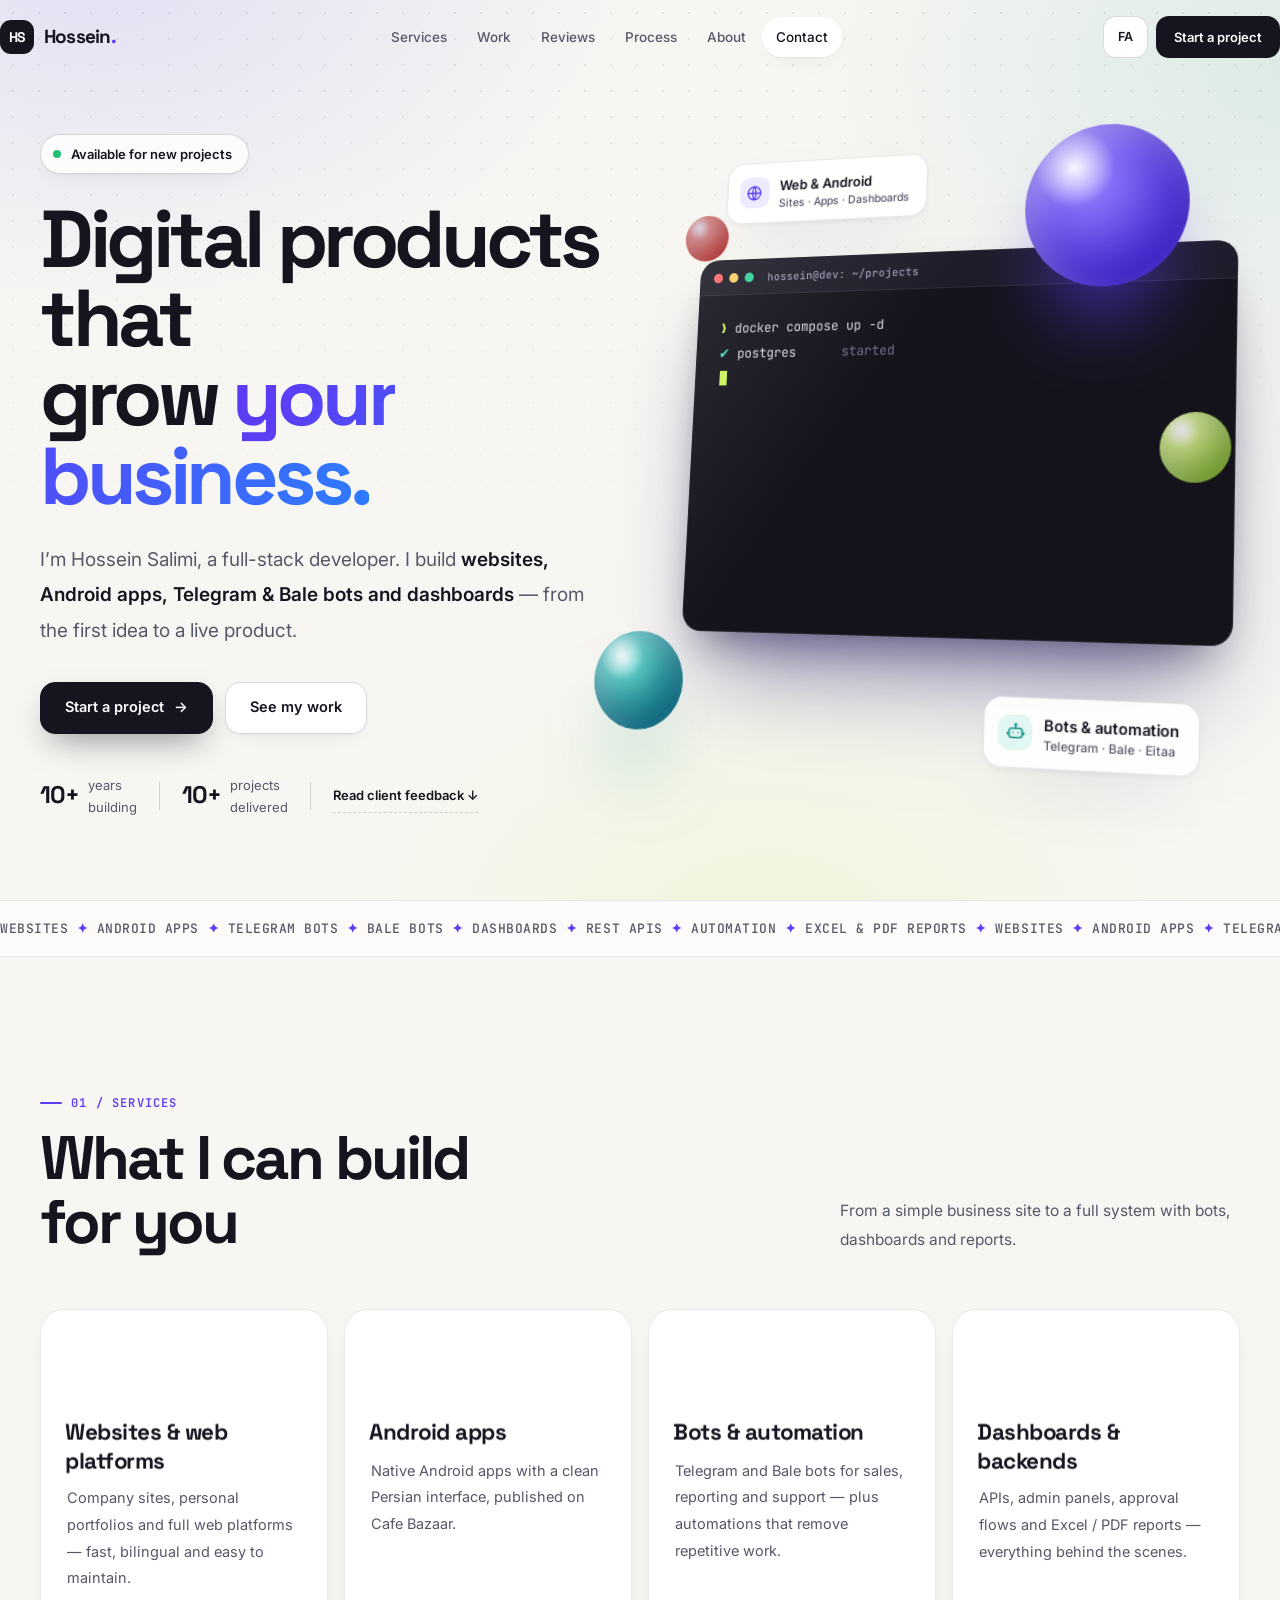
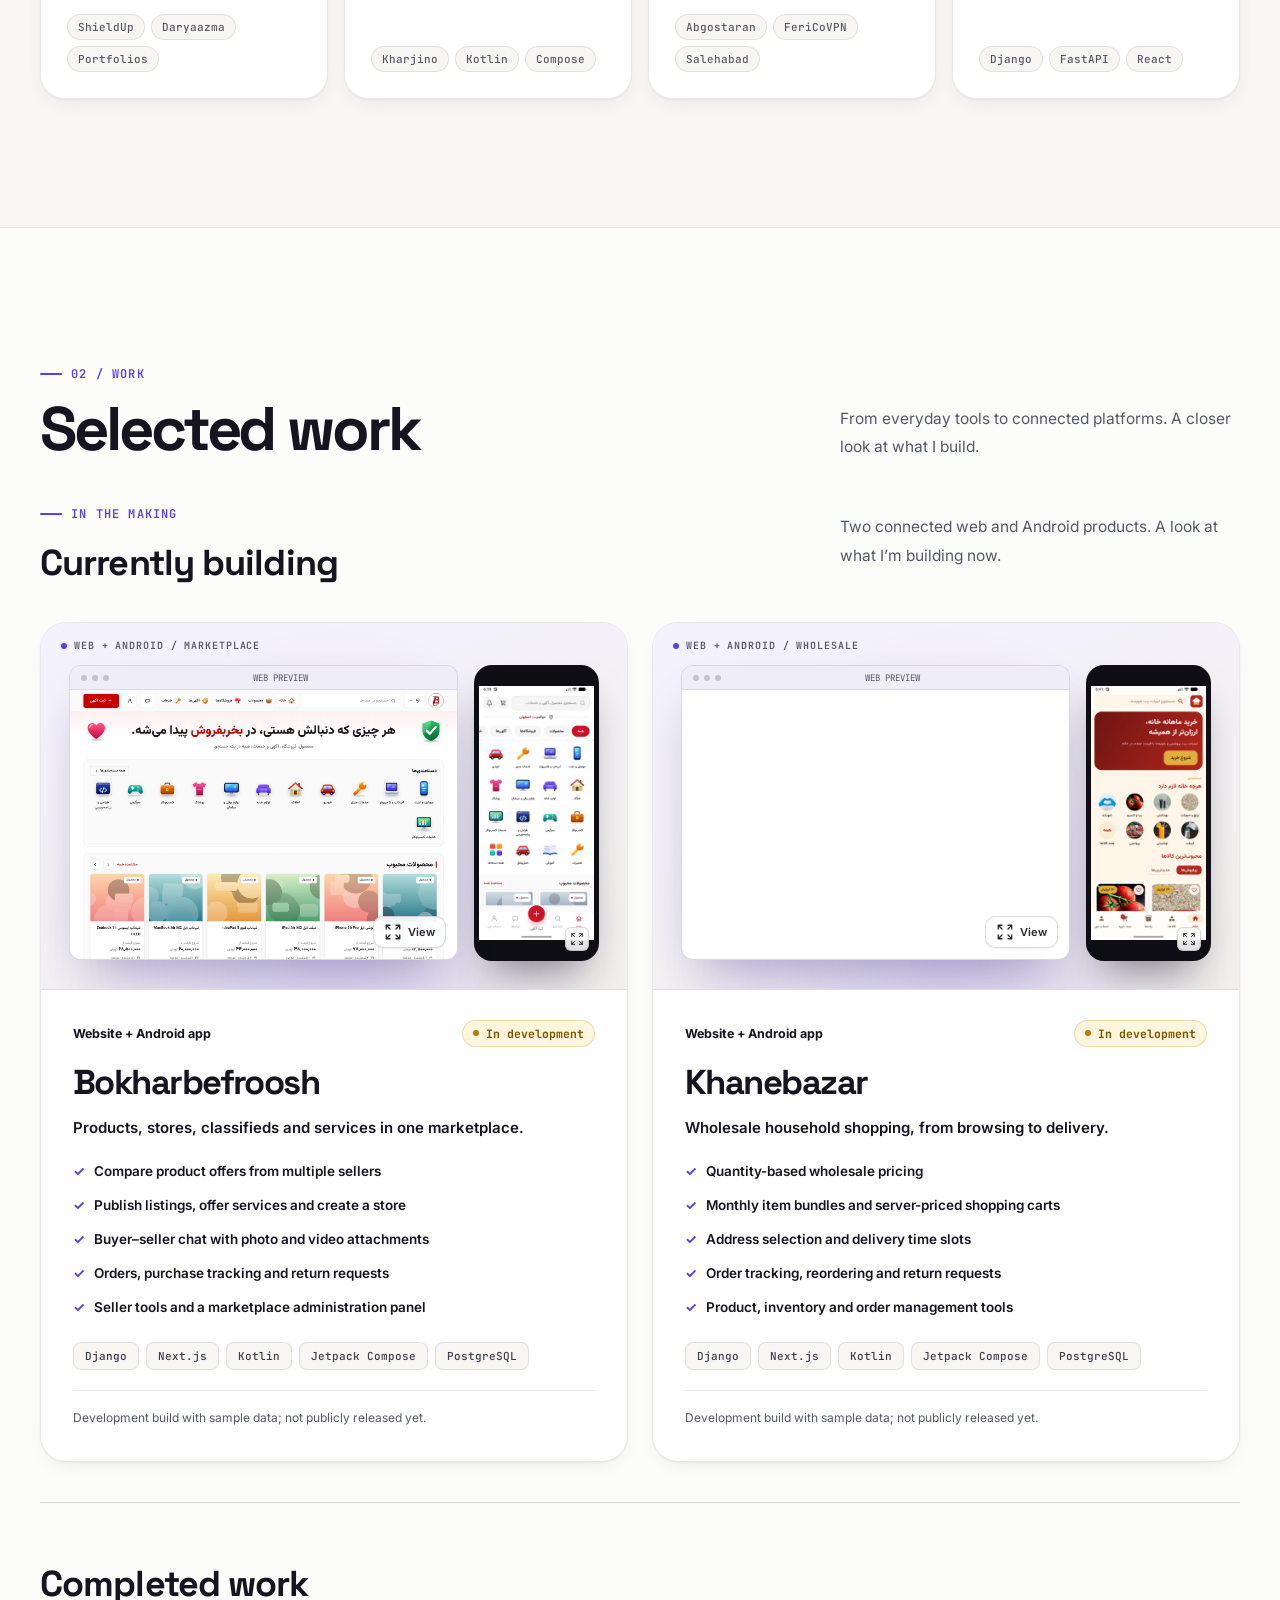
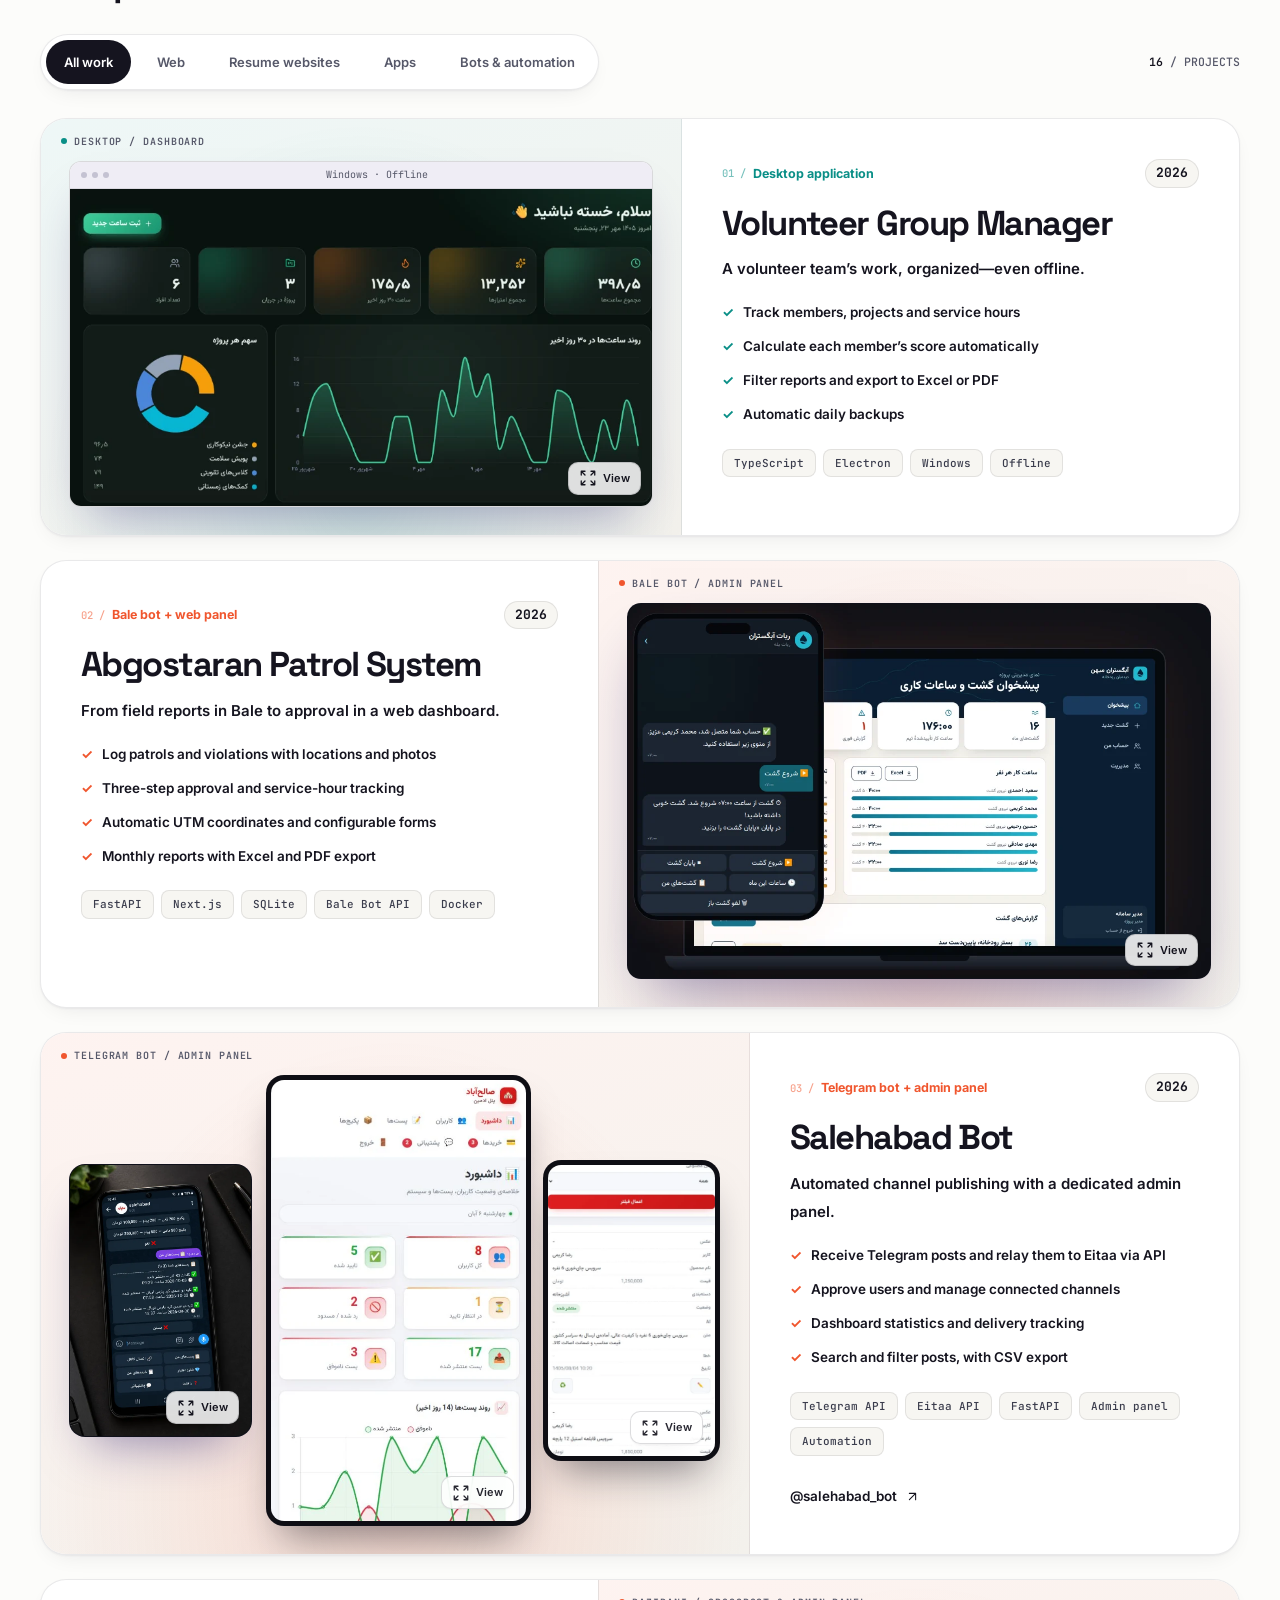
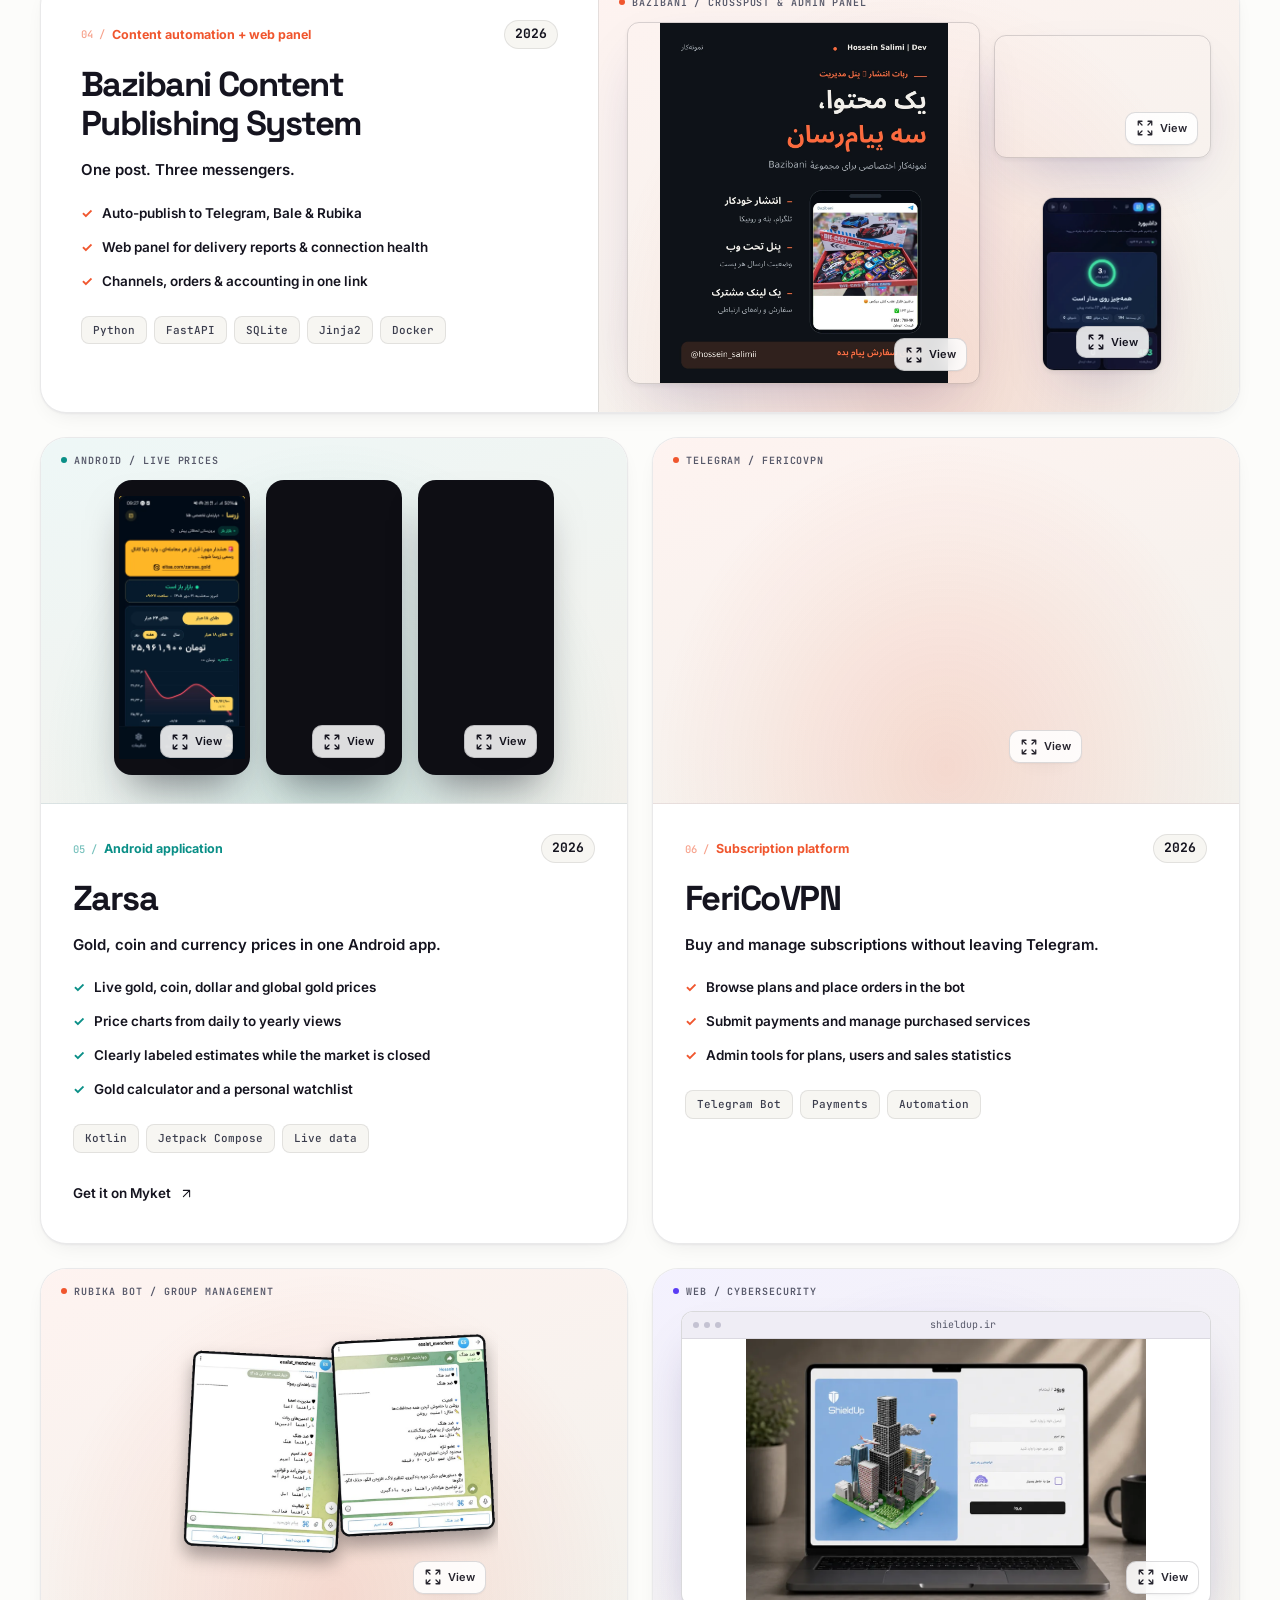
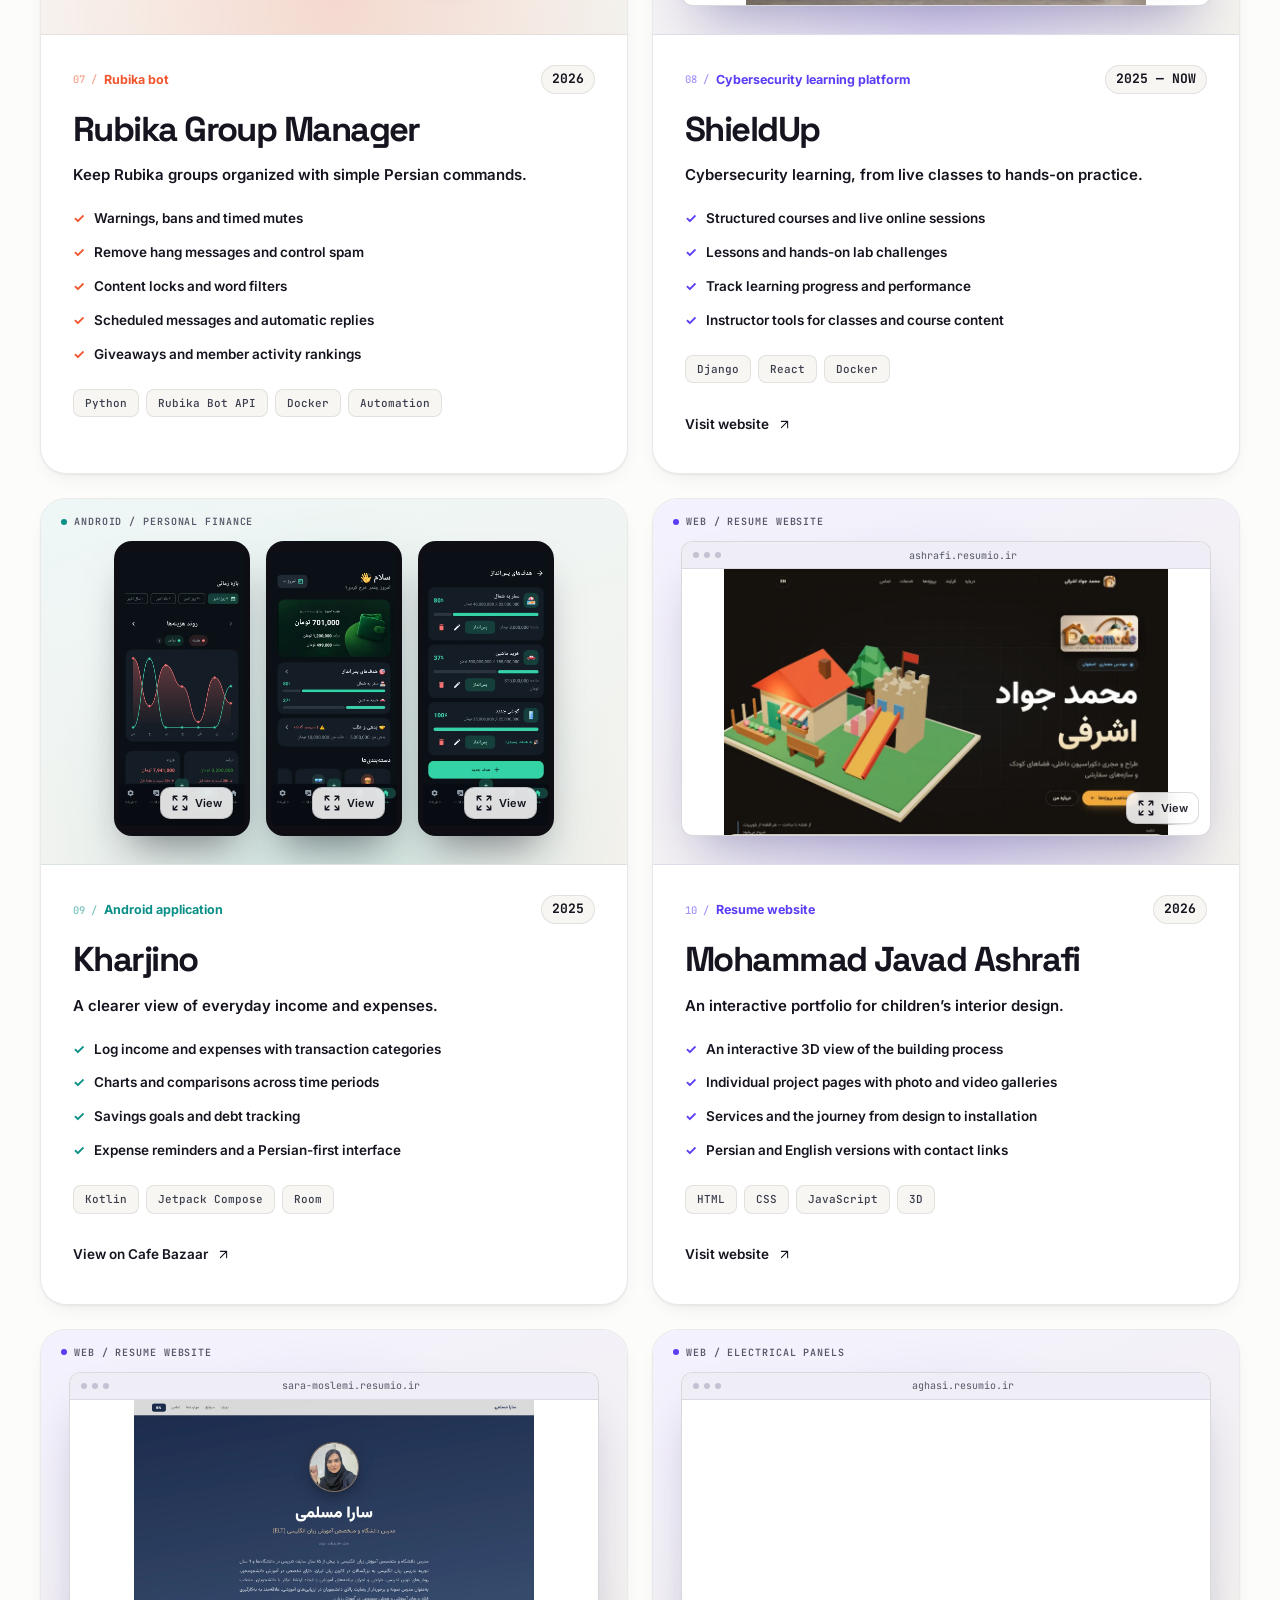
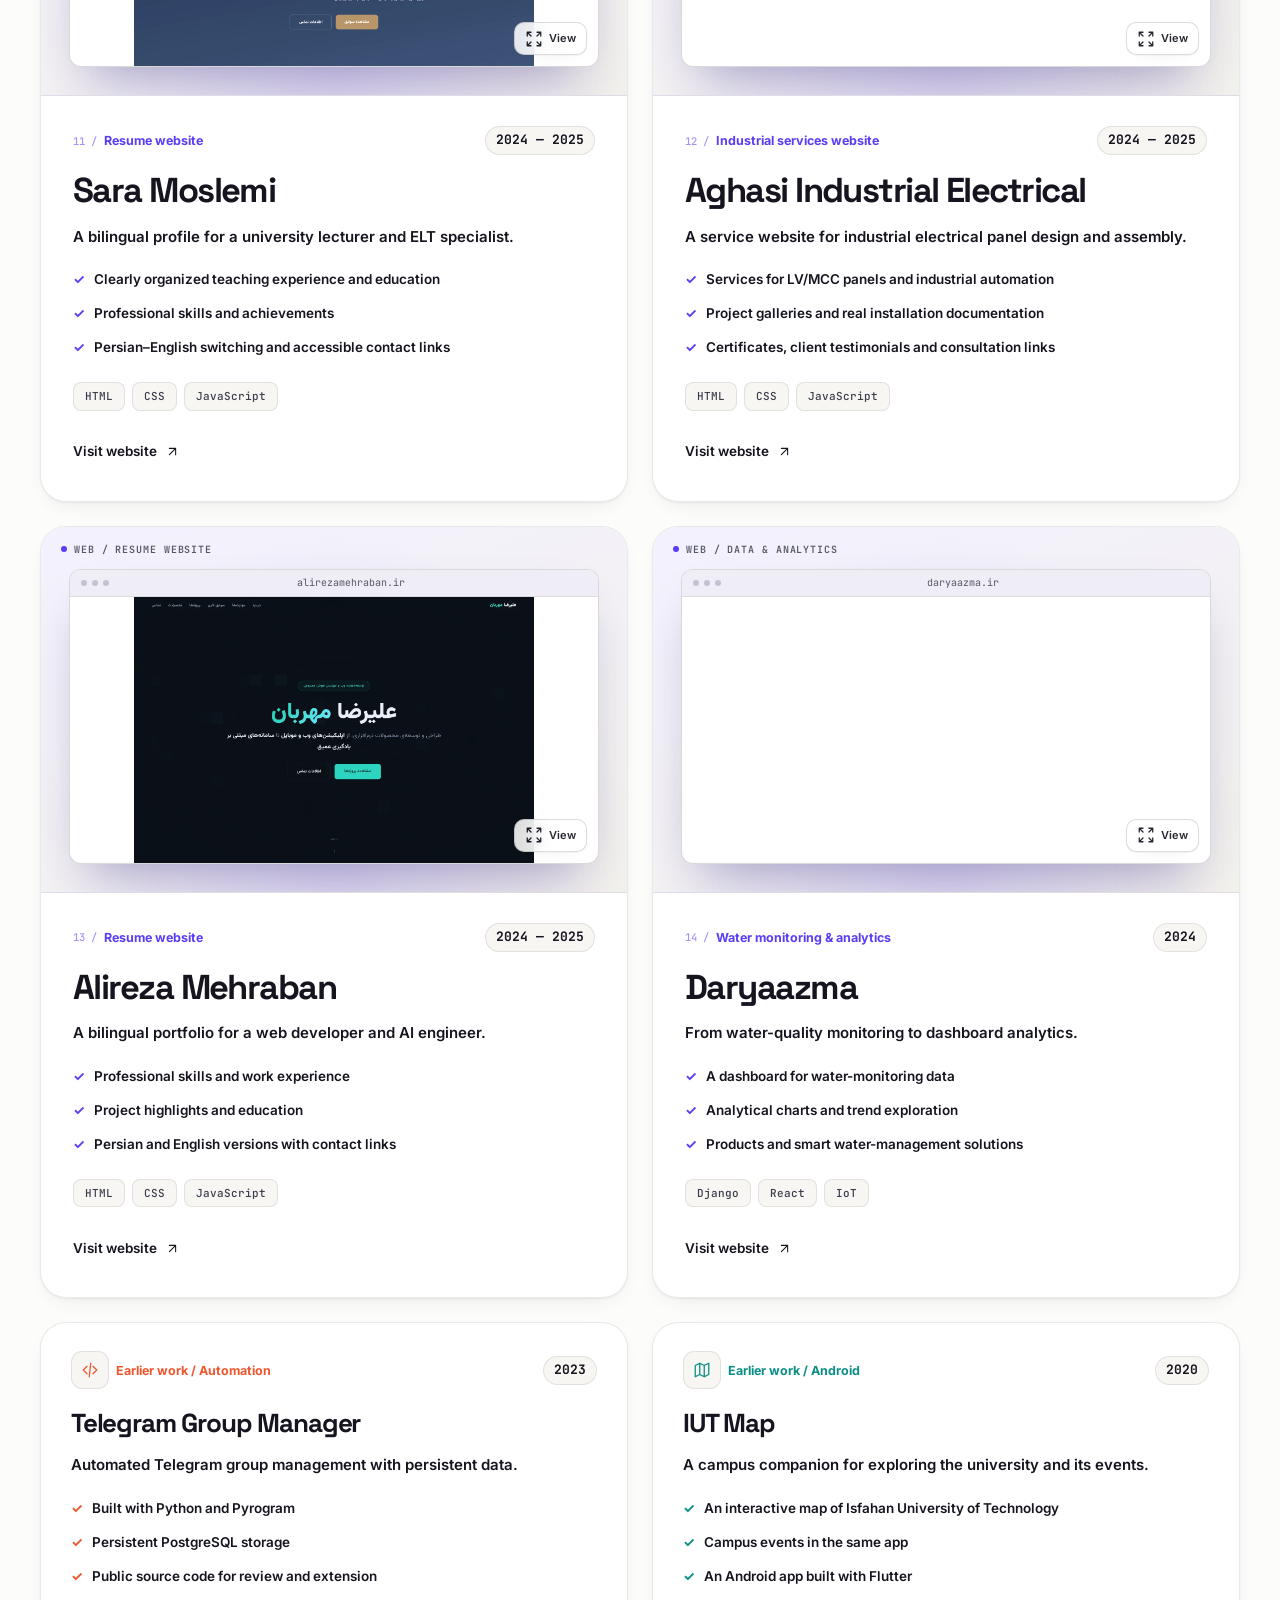
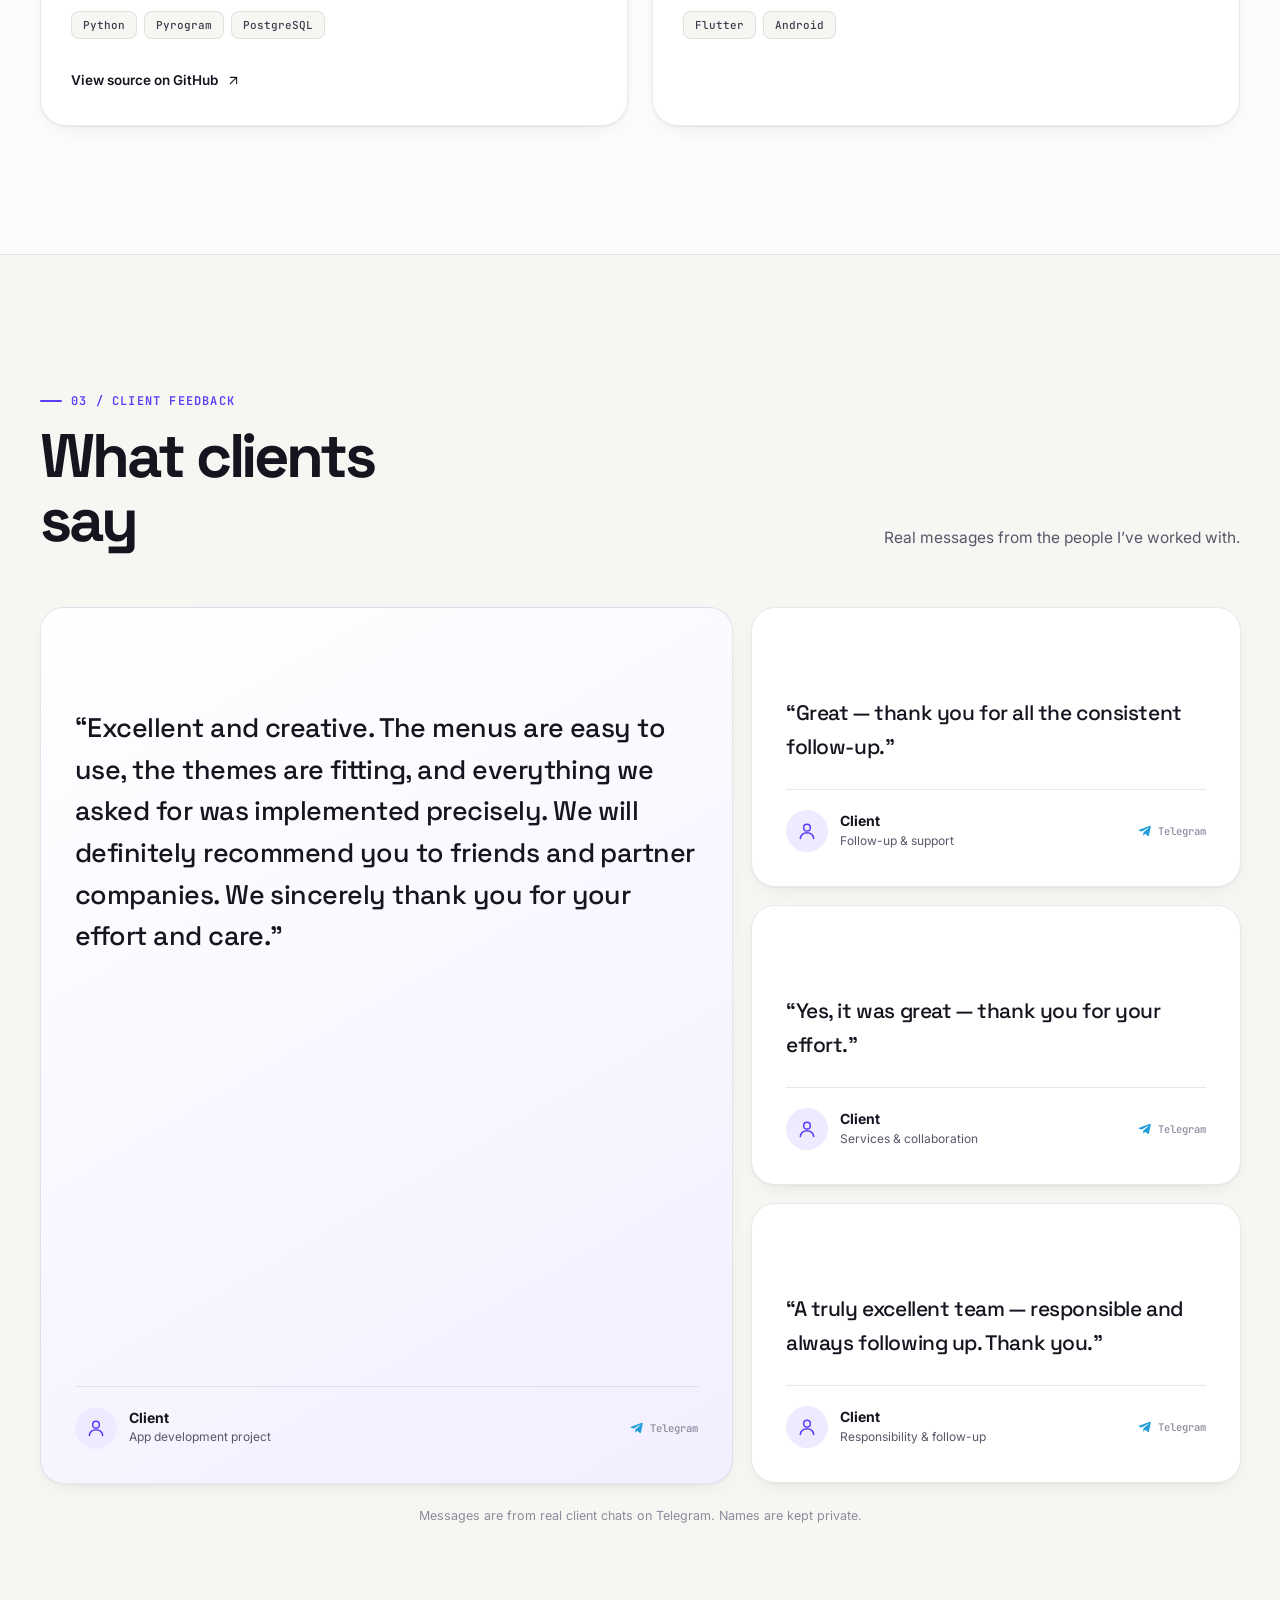
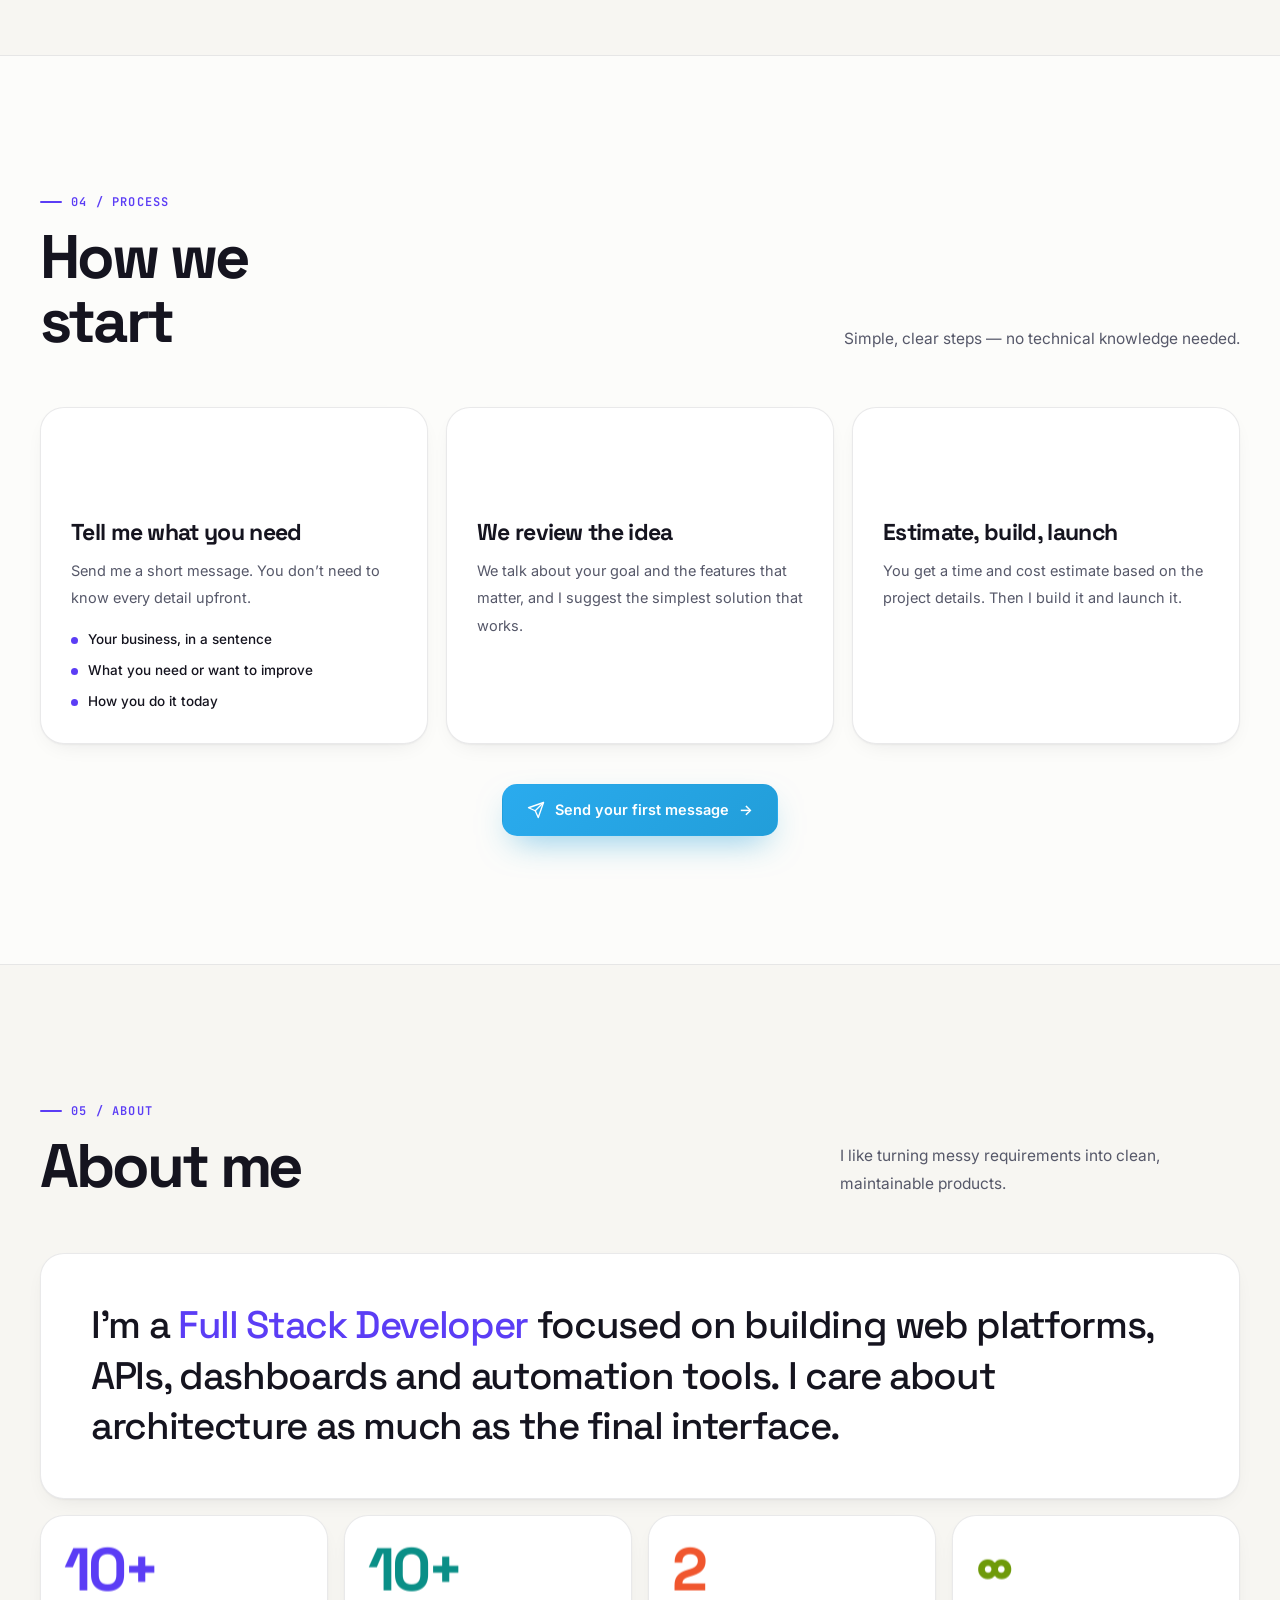
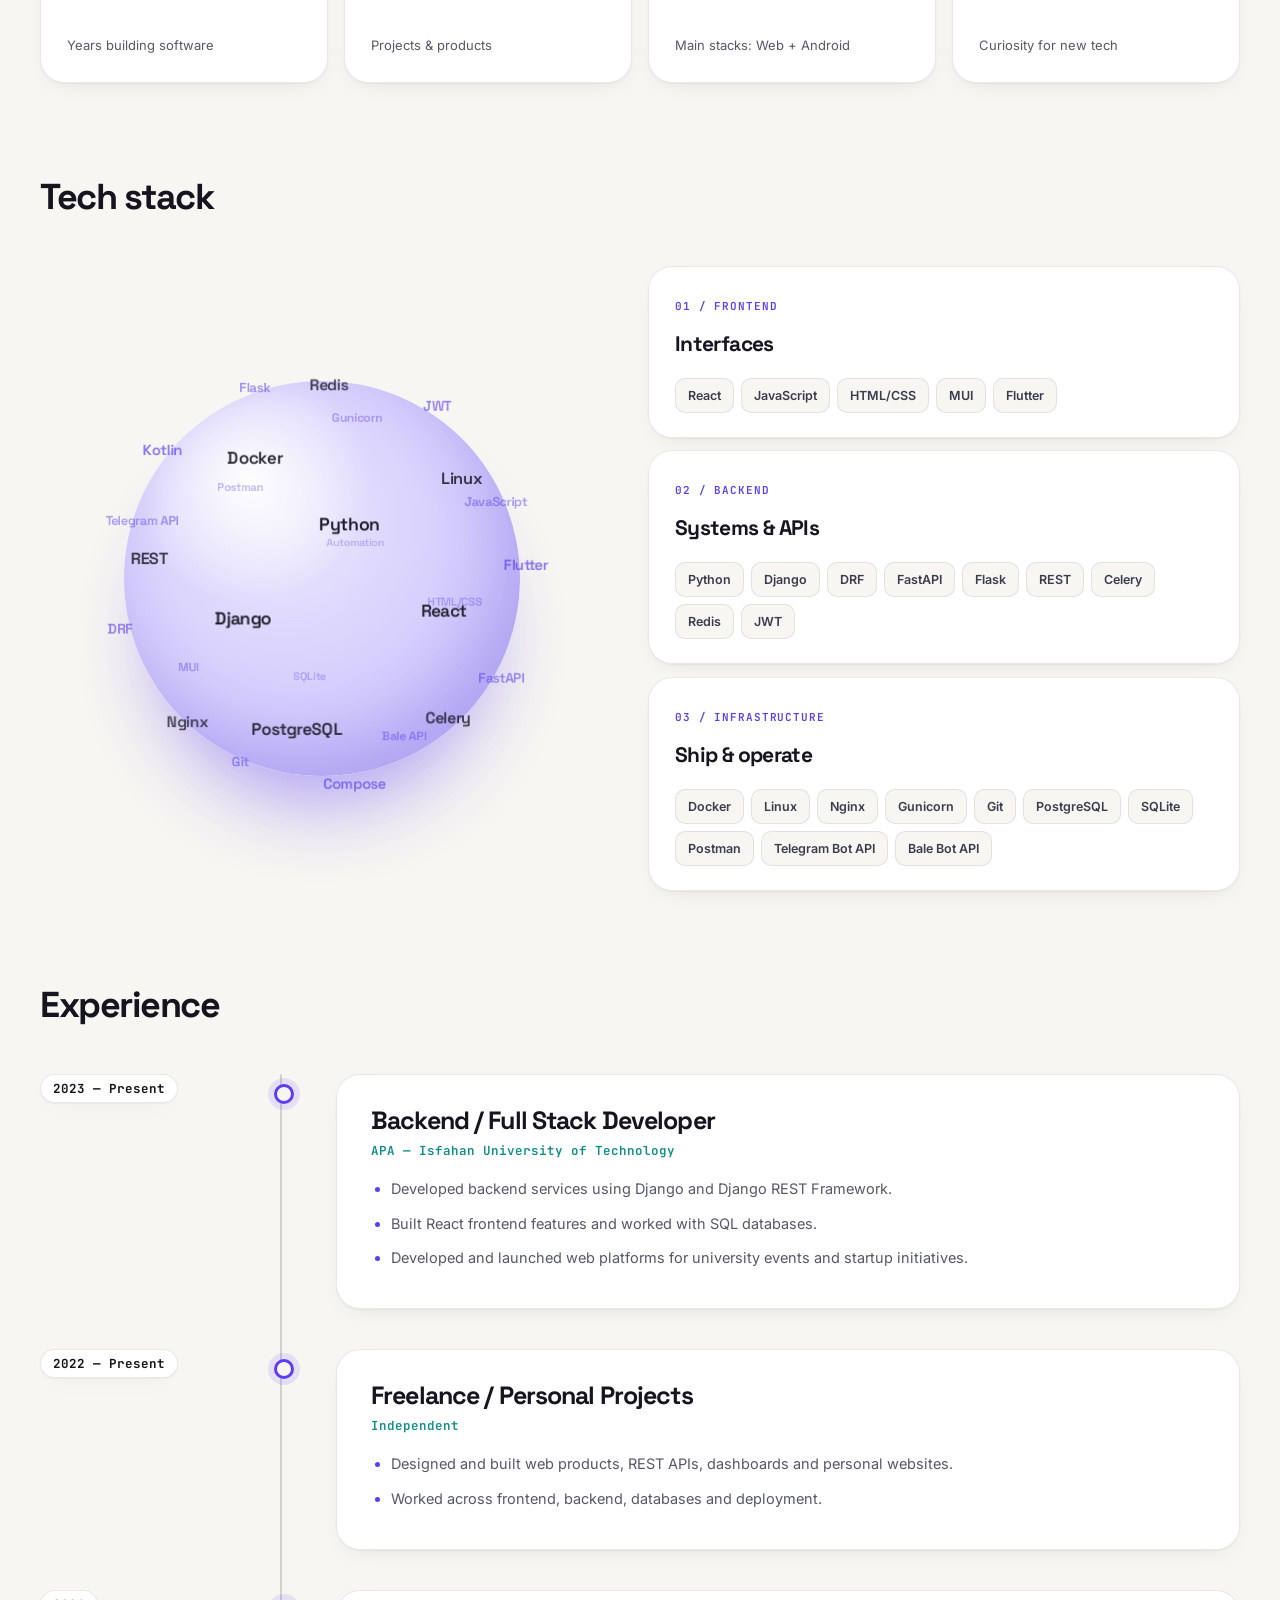
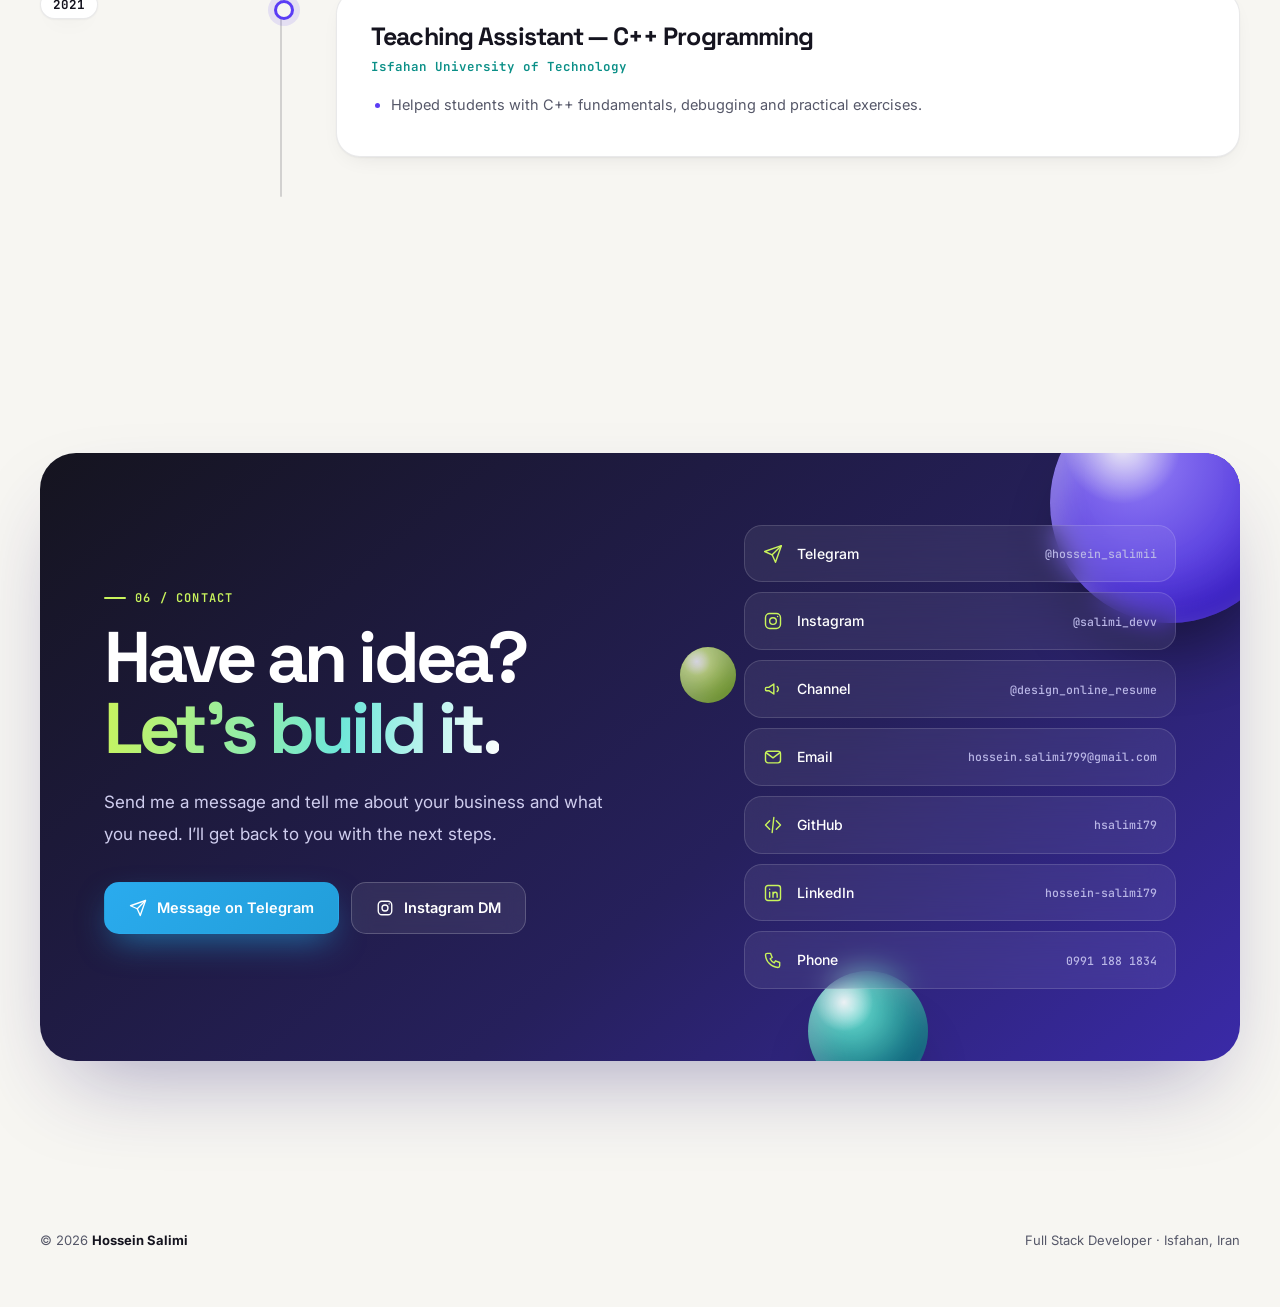
==== commit 52aeff75: "Place ongoing projects before completed portfolio work" ====
--- a/en/index.html
+++ b/en/index.html
@@ -227,9 +227,8 @@
 .project-features{display:grid;gap:9px;margin-top:16px;font-size:13.5px;font-weight:600;line-height:1.85;list-style:none}
 .project-features li{position:relative;padding-inline-start:21px;overflow-wrap:anywhere}
 .project-features li:before{content:"✓";position:absolute;inset-inline-start:0;top:0;color:var(--pa);font-weight:700}
-.development-work{margin-top:64px;padding-top:40px;border-top:1px solid var(--line2);scroll-margin-top:100px}
-.development-jump{display:inline-flex;align-items:center;gap:8px;margin-bottom:24px;color:var(--violet);font-size:13px;font-weight:700;text-underline-offset:4px}
-.development-jump:hover{text-decoration:underline}
+.development-work{margin-bottom:56px;padding-bottom:40px;border-bottom:1px solid var(--line2);scroll-margin-top:100px}
+.completed-title{margin-bottom:24px;scroll-margin-top:100px}
 .development-work .section-head{align-items:center;margin-bottom:28px}
 .development-title{font-family:var(--display);font-size:clamp(26px,3vw,36px);line-height:1.4;letter-spacing:-.025em}
 .fa .development-title{font-weight:800;letter-spacing:0}
@@ -248,7 +247,7 @@
 .development-preview .phone-preview .zoom-hint>span{display:none}
 .development-preview .phone-preview .work-icon{width:14px;height:14px}
 .development-note{margin-top:20px;padding-top:16px;border-top:1px solid var(--line);color:var(--muted);font-size:12px;line-height:1.85}
-@media(max-width:760px){.development-work{margin-top:44px;padding-top:30px}.development-preview{gap:10px}.development-preview .browser-chrome{padding-inline:7px}.development-preview .browser-chrome span{font-size:8px}.development-preview .browser-chrome i{width:4px;height:4px}}
+@media(max-width:760px){.development-work{margin-bottom:36px;padding-bottom:30px}.development-preview{gap:10px}.development-preview .browser-chrome{padding-inline:7px}.development-preview .browser-chrome span{font-size:8px}.development-preview .browser-chrome i{width:4px;height:4px}}
 .tags{display:flex;flex-wrap:wrap;gap:7px;margin-top:22px;direction:ltr;justify-content:flex-start}
 [dir=rtl] .tags{justify-content:flex-end}
 .tag{border:1px solid var(--line);background:var(--bg);padding:5px 11px;border-radius:8px;color:#3b3d4d;font:500 11px/1.5 var(--mono)}
@@ -578,8 +577,26 @@
 </defs></svg>
 <div class="container">
 <div class="section-head rv"><div><span class="eyebrow">02 / WORK</span><h2 id="work-title" class="section-title" data-en="Selected work" data-fa="پروژه‌های منتخب">Selected work</h2></div><p class="section-note" data-en="From everyday tools to connected platforms. A closer look at what I build." data-fa="از ابزارهای روزمره تا پلتفرم‌های یکپارچه؛ نگاهی نزدیک‌تر به محصولاتی که ساخته‌ام.">From everyday tools to connected platforms. A closer look at what I build.</p></div>
+<div class="development-work" id="in-development" role="region" aria-labelledby="development-title">
+<div class="section-head rv"><div><span class="eyebrow">IN THE MAKING</span><h3 id="development-title" class="development-title" data-en="Currently building" data-fa="در حال توسعه">Currently building</h3></div><p class="section-note" data-en="Two connected web and Android products. A look at what I’m building now." data-fa="دو محصول یکپارچه با نسخهٔ وب و اندروید؛ نگاهی به آنچه این روزها می‌سازم.">Two connected web and Android products. A look at what I’m building now.</p></div>
+<div class="projects development-grid"><article id="project-bokharbefroosh" class="project development-project rv">
+<div class="project-visual"><span class="visual-label">WEB + ANDROID / MARKETPLACE</span><div class="development-preview"><button class="media-button development-web" type="button" data-gallery="bokharbefroosh" data-image="../images/bokharbefroosh-web.webp" data-caption="Bokharbefroosh — development website, sample data" aria-label="View Bokharbefroosh — development website, sample data"><div class="browser-frame"><div class="browser-chrome"><i></i><i></i><i></i><span>WEB PREVIEW</span></div><img class="shot" src="../images/bokharbefroosh-web.webp" width="2880" height="2000" alt="Bokharbefroosh — development website, sample data" loading="lazy" decoding="async"></div><span class="zoom-hint"><svg class="work-icon" aria-hidden="true"><use href="#wi-expand"></use></svg><span data-en="View" data-fa="نمایش">View</span></span></button><div class="phone-preview"><button class="media-button development-app" type="button" data-gallery="bokharbefroosh" data-image="../images/bokharbefroosh-app.webp" data-caption="Bokharbefroosh — native Android app, development preview" aria-label="View Bokharbefroosh — native Android app, development preview"><img class="shot" src="../images/bokharbefroosh-app.webp" width="1080" height="2400" alt="Bokharbefroosh — native Android app, development preview" loading="lazy" decoding="async"><span class="zoom-hint"><svg class="work-icon" aria-hidden="true"><use href="#wi-expand"></use></svg><span data-en="View" data-fa="نمایش">View</span></span></button></div></div><button class="media-button sr-only-btn" type="button" data-gallery="bokharbefroosh" data-image="../images/bokharbefroosh-product.webp" data-caption="Bokharbefroosh — product detail, development preview" aria-label="View Bokharbefroosh — product detail, development preview"><img class="shot" src="../images/bokharbefroosh-product.webp" alt="Bokharbefroosh — product detail, development preview" loading="lazy" decoding="async"></button></div>
+<div class="project-body"><div class="project-top"><span class="project-type" data-en="Website + Android app" data-fa="وب + اپ اندروید">Website + Android app</span><span class="development-state" data-en="In development" data-fa="در حال توسعه">In development</span></div>
+<h3 data-en="Bokharbefroosh" data-fa="بخربفروش">Bokharbefroosh</h3><p class="project-intro" data-en="Products, stores, classifieds and services in one marketplace." data-fa="یک بازارچه برای محصول، فروشگاه، آگهی و خدمات.">Products, stores, classifieds and services in one marketplace.</p>
+<ul class="project-features"><li data-en="Compare product offers from multiple sellers" data-fa="مقایسهٔ قیمت یک محصول بین فروشنده‌ها">Compare product offers from multiple sellers</li><li data-en="Publish listings, offer services and create a store" data-fa="ثبت آگهی، ارائهٔ خدمات و ساخت فروشگاه">Publish listings, offer services and create a store</li><li data-en="Buyer–seller chat with photo and video attachments" data-fa="گفت‌وگوی خریدار و فروشنده با عکس و ویدیو">Buyer–seller chat with photo and video attachments</li><li data-en="Orders, purchase tracking and return requests" data-fa="سفارش، پیگیری خرید و درخواست مرجوعی">Orders, purchase tracking and return requests</li><li data-en="Seller tools and a marketplace administration panel" data-fa="پنل فروشنده و مدیریت بازارچه">Seller tools and a marketplace administration panel</li></ul>
+<div class="tags"><span class="tag">Django</span><span class="tag">Next.js</span><span class="tag">Kotlin</span><span class="tag">Jetpack Compose</span><span class="tag">PostgreSQL</span></div>
+<div class="development-note" data-en="Development build with sample data; not publicly released yet." data-fa="نسخهٔ توسعه با داده‌های نمونه؛ هنوز به‌صورت عمومی منتشر نشده است.">Development build with sample data; not publicly released yet.</div>
+</div></article><article id="project-khanebazar" class="project development-project rv">
+<div class="project-visual"><span class="visual-label">WEB + ANDROID / WHOLESALE</span><div class="development-preview"><button class="media-button development-web" type="button" data-gallery="khanebazar" data-image="../images/khanebazar-web.webp" data-caption="Khanebazar — development website, sample data" aria-label="View Khanebazar — development website, sample data"><div class="browser-frame"><div class="browser-chrome"><i></i><i></i><i></i><span>WEB PREVIEW</span></div><img class="shot" src="../images/khanebazar-web.webp" width="2880" height="2000" alt="Khanebazar — development website, sample data" loading="lazy" decoding="async"></div><span class="zoom-hint"><svg class="work-icon" aria-hidden="true"><use href="#wi-expand"></use></svg><span data-en="View" data-fa="نمایش">View</span></span></button><div class="phone-preview"><button class="media-button development-app" type="button" data-gallery="khanebazar" data-image="../images/khanebazar-app.webp" data-caption="Khanebazar — native Android app, development preview" aria-label="View Khanebazar — native Android app, development preview"><img class="shot" src="../images/khanebazar-app.webp" width="1080" height="2400" alt="Khanebazar — native Android app, development preview" loading="lazy" decoding="async"><span class="zoom-hint"><svg class="work-icon" aria-hidden="true"><use href="#wi-expand"></use></svg><span data-en="View" data-fa="نمایش">View</span></span></button></div></div><button class="media-button sr-only-btn" type="button" data-gallery="khanebazar" data-image="../images/khanebazar-product.webp" data-caption="Khanebazar — product detail, development preview" aria-label="View Khanebazar — product detail, development preview"><img class="shot" src="../images/khanebazar-product.webp" alt="Khanebazar — product detail, development preview" loading="lazy" decoding="async"></button></div>
+<div class="project-body"><div class="project-top"><span class="project-type" data-en="Website + Android app" data-fa="وب + اپ اندروید">Website + Android app</span><span class="development-state" data-en="In development" data-fa="در حال توسعه">In development</span></div>
+<h3 data-en="Khanebazar" data-fa="خانه‌بازار">Khanebazar</h3><p class="project-intro" data-en="Wholesale household shopping, from browsing to delivery." data-fa="خرید عمدهٔ مایحتاج خانه، از انتخاب کالا تا تحویل سفارش.">Wholesale household shopping, from browsing to delivery.</p>
+<ul class="project-features"><li data-en="Quantity-based wholesale pricing" data-fa="قیمت‌گذاری پلکانی بر اساس تعداد خرید">Quantity-based wholesale pricing</li><li data-en="Monthly item bundles and server-priced shopping carts" data-fa="پک‌های ماهانه و سبد خرید با محاسبهٔ سمت سرور">Monthly item bundles and server-priced shopping carts</li><li data-en="Address selection and delivery time slots" data-fa="انتخاب آدرس و بازهٔ تحویل سفارش">Address selection and delivery time slots</li><li data-en="Order tracking, reordering and return requests" data-fa="پیگیری سفارش، خرید مجدد و درخواست مرجوعی">Order tracking, reordering and return requests</li><li data-en="Product, inventory and order management tools" data-fa="پنل مدیریت کالا، موجودی و سفارش‌ها">Product, inventory and order management tools</li></ul>
+<div class="tags"><span class="tag">Django</span><span class="tag">Next.js</span><span class="tag">Kotlin</span><span class="tag">Jetpack Compose</span><span class="tag">PostgreSQL</span></div>
+<div class="development-note" data-en="Development build with sample data; not publicly released yet." data-fa="نسخهٔ توسعه با داده‌های نمونه؛ هنوز به‌صورت عمومی منتشر نشده است.">Development build with sample data; not publicly released yet.</div>
+</div></article></div>
+</div>
+<h3 id="completed-work" class="development-title completed-title" data-en="Completed work" data-fa="نمونه‌کارهای انجام‌شده">Completed work</h3>
 <div class="work-toolbar"><div class="work-filters" role="group" aria-label="Filter projects"><button type="button" class="work-filter" data-filter="all" aria-pressed="true" aria-controls="project-grid" data-en="All work" data-fa="همه پروژه‌ها">All work</button><button type="button" class="work-filter" data-filter="web" aria-pressed="false" aria-controls="project-grid" data-en="Web" data-fa="وب">Web</button><button type="button" class="work-filter" data-filter="resume" aria-pressed="false" aria-controls="project-grid" data-en="Resume websites" data-fa="سایت رزومه">Resume websites</button><button type="button" class="work-filter" data-filter="apps" aria-pressed="false" aria-controls="project-grid" data-en="Apps" data-fa="اپلیکیشن">Apps</button><button type="button" class="work-filter" data-filter="bots" aria-pressed="false" aria-controls="project-grid" data-en="Bots & automation" data-fa="ربات و اتوماسیون">Bots & automation</button></div><span class="work-count" role="status" aria-live="polite"><b id="work-count">16</b> / <span data-en="PROJECTS" data-fa="پروژه">PROJECTS</span></span></div>
-<a class="development-jump" href="#in-development"><span data-en="Also building: two web + Android products" data-fa="این روزها: دو پروژهٔ وب + اندروید در حال توسعه">Also building: two web + Android products</span><span aria-hidden="true">↓</span></a>
 <div class="projects" id="project-grid">
 <article class="project featured rv" data-category="apps">
 <div class="project-visual"><span class="visual-label">DESKTOP / DASHBOARD</span><button class="media-button" type="button" data-gallery="volunteer" data-image="../images/kheyrie-dashboard.webp" data-caption="Volunteer Group Manager — dashboard" aria-label="View Volunteer Group Manager — dashboard"><div class="browser-frame"><div class="browser-chrome"><i></i><i></i><i></i><span>Windows · Offline</span></div><img class="shot" src="../images/kheyrie-dashboard.webp" alt="Volunteer Group Manager — dashboard" loading="lazy" decoding="async"></div><span class="zoom-hint"><svg class="work-icon" aria-hidden="true"><use href="#wi-expand"></use></svg><span data-en="View" data-fa="نمایش">View</span></span></button></div>
@@ -709,24 +726,7 @@
 <div class="tags"><span class="tag">Flutter</span><span class="tag">Android</span></div>
 </div></article>
 </div>
-<div class="development-work" id="in-development" role="region" aria-labelledby="development-title">
-<div class="section-head rv"><div><span class="eyebrow">IN THE MAKING</span><h3 id="development-title" class="development-title" data-en="Currently building" data-fa="در حال توسعه">Currently building</h3></div><p class="section-note" data-en="Two connected web and Android products. A look at what I’m building now." data-fa="دو محصول یکپارچه با نسخهٔ وب و اندروید؛ نگاهی به آنچه این روزها می‌سازم.">Two connected web and Android products. A look at what I’m building now.</p></div>
-<div class="projects development-grid"><article id="project-bokharbefroosh" class="project development-project rv">
-<div class="project-visual"><span class="visual-label">WEB + ANDROID / MARKETPLACE</span><div class="development-preview"><button class="media-button development-web" type="button" data-gallery="bokharbefroosh" data-image="../images/bokharbefroosh-web.webp" data-caption="Bokharbefroosh — development website, sample data" aria-label="View Bokharbefroosh — development website, sample data"><div class="browser-frame"><div class="browser-chrome"><i></i><i></i><i></i><span>WEB PREVIEW</span></div><img class="shot" src="../images/bokharbefroosh-web.webp" width="2880" height="2000" alt="Bokharbefroosh — development website, sample data" loading="lazy" decoding="async"></div><span class="zoom-hint"><svg class="work-icon" aria-hidden="true"><use href="#wi-expand"></use></svg><span data-en="View" data-fa="نمایش">View</span></span></button><div class="phone-preview"><button class="media-button development-app" type="button" data-gallery="bokharbefroosh" data-image="../images/bokharbefroosh-app.webp" data-caption="Bokharbefroosh — native Android app, development preview" aria-label="View Bokharbefroosh — native Android app, development preview"><img class="shot" src="../images/bokharbefroosh-app.webp" width="1080" height="2400" alt="Bokharbefroosh — native Android app, development preview" loading="lazy" decoding="async"><span class="zoom-hint"><svg class="work-icon" aria-hidden="true"><use href="#wi-expand"></use></svg><span data-en="View" data-fa="نمایش">View</span></span></button></div></div><button class="media-button sr-only-btn" type="button" data-gallery="bokharbefroosh" data-image="../images/bokharbefroosh-product.webp" data-caption="Bokharbefroosh — product detail, development preview" aria-label="View Bokharbefroosh — product detail, development preview"><img class="shot" src="../images/bokharbefroosh-product.webp" alt="Bokharbefroosh — product detail, development preview" loading="lazy" decoding="async"></button></div>
-<div class="project-body"><div class="project-top"><span class="project-type" data-en="Website + Android app" data-fa="وب + اپ اندروید">Website + Android app</span><span class="development-state" data-en="In development" data-fa="در حال توسعه">In development</span></div>
-<h3 data-en="Bokharbefroosh" data-fa="بخربفروش">Bokharbefroosh</h3><p class="project-intro" data-en="Products, stores, classifieds and services in one marketplace." data-fa="یک بازارچه برای محصول، فروشگاه، آگهی و خدمات.">Products, stores, classifieds and services in one marketplace.</p>
-<ul class="project-features"><li data-en="Compare product offers from multiple sellers" data-fa="مقایسهٔ قیمت یک محصول بین فروشنده‌ها">Compare product offers from multiple sellers</li><li data-en="Publish listings, offer services and create a store" data-fa="ثبت آگهی، ارائهٔ خدمات و ساخت فروشگاه">Publish listings, offer services and create a store</li><li data-en="Buyer–seller chat with photo and video attachments" data-fa="گفت‌وگوی خریدار و فروشنده با عکس و ویدیو">Buyer–seller chat with photo and video attachments</li><li data-en="Orders, purchase tracking and return requests" data-fa="سفارش، پیگیری خرید و درخواست مرجوعی">Orders, purchase tracking and return requests</li><li data-en="Seller tools and a marketplace administration panel" data-fa="پنل فروشنده و مدیریت بازارچه">Seller tools and a marketplace administration panel</li></ul>
-<div class="tags"><span class="tag">Django</span><span class="tag">Next.js</span><span class="tag">Kotlin</span><span class="tag">Jetpack Compose</span><span class="tag">PostgreSQL</span></div>
-<div class="development-note" data-en="Development build with sample data; not publicly released yet." data-fa="نسخهٔ توسعه با داده‌های نمونه؛ هنوز به‌صورت عمومی منتشر نشده است.">Development build with sample data; not publicly released yet.</div>
-</div></article><article id="project-khanebazar" class="project development-project rv">
-<div class="project-visual"><span class="visual-label">WEB + ANDROID / WHOLESALE</span><div class="development-preview"><button class="media-button development-web" type="button" data-gallery="khanebazar" data-image="../images/khanebazar-web.webp" data-caption="Khanebazar — development website, sample data" aria-label="View Khanebazar — development website, sample data"><div class="browser-frame"><div class="browser-chrome"><i></i><i></i><i></i><span>WEB PREVIEW</span></div><img class="shot" src="../images/khanebazar-web.webp" width="2880" height="2000" alt="Khanebazar — development website, sample data" loading="lazy" decoding="async"></div><span class="zoom-hint"><svg class="work-icon" aria-hidden="true"><use href="#wi-expand"></use></svg><span data-en="View" data-fa="نمایش">View</span></span></button><div class="phone-preview"><button class="media-button development-app" type="button" data-gallery="khanebazar" data-image="../images/khanebazar-app.webp" data-caption="Khanebazar — native Android app, development preview" aria-label="View Khanebazar — native Android app, development preview"><img class="shot" src="../images/khanebazar-app.webp" width="1080" height="2400" alt="Khanebazar — native Android app, development preview" loading="lazy" decoding="async"><span class="zoom-hint"><svg class="work-icon" aria-hidden="true"><use href="#wi-expand"></use></svg><span data-en="View" data-fa="نمایش">View</span></span></button></div></div><button class="media-button sr-only-btn" type="button" data-gallery="khanebazar" data-image="../images/khanebazar-product.webp" data-caption="Khanebazar — product detail, development preview" aria-label="View Khanebazar — product detail, development preview"><img class="shot" src="../images/khanebazar-product.webp" alt="Khanebazar — product detail, development preview" loading="lazy" decoding="async"></button></div>
-<div class="project-body"><div class="project-top"><span class="project-type" data-en="Website + Android app" data-fa="وب + اپ اندروید">Website + Android app</span><span class="development-state" data-en="In development" data-fa="در حال توسعه">In development</span></div>
-<h3 data-en="Khanebazar" data-fa="خانه‌بازار">Khanebazar</h3><p class="project-intro" data-en="Wholesale household shopping, from browsing to delivery." data-fa="خرید عمدهٔ مایحتاج خانه، از انتخاب کالا تا تحویل سفارش.">Wholesale household shopping, from browsing to delivery.</p>
-<ul class="project-features"><li data-en="Quantity-based wholesale pricing" data-fa="قیمت‌گذاری پلکانی بر اساس تعداد خرید">Quantity-based wholesale pricing</li><li data-en="Monthly item bundles and server-priced shopping carts" data-fa="پک‌های ماهانه و سبد خرید با محاسبهٔ سمت سرور">Monthly item bundles and server-priced shopping carts</li><li data-en="Address selection and delivery time slots" data-fa="انتخاب آدرس و بازهٔ تحویل سفارش">Address selection and delivery time slots</li><li data-en="Order tracking, reordering and return requests" data-fa="پیگیری سفارش، خرید مجدد و درخواست مرجوعی">Order tracking, reordering and return requests</li><li data-en="Product, inventory and order management tools" data-fa="پنل مدیریت کالا، موجودی و سفارش‌ها">Product, inventory and order management tools</li></ul>
-<div class="tags"><span class="tag">Django</span><span class="tag">Next.js</span><span class="tag">Kotlin</span><span class="tag">Jetpack Compose</span><span class="tag">PostgreSQL</span></div>
-<div class="development-note" data-en="Development build with sample data; not publicly released yet." data-fa="نسخهٔ توسعه با داده‌های نمونه؛ هنوز به‌صورت عمومی منتشر نشده است.">Development build with sample data; not publicly released yet.</div>
-</div></article></div>
-</div>
+
 </div>
 </section>
 
@@ -866,7 +866,7 @@
   const m=location.hash.match(/^#projects-(\w+)$/);
   if(!m||!workFilters.includes(m[1]))return;
   applyFilter(m[1]);
-  $('#projects').scrollIntoView();
+  $('#completed-work').scrollIntoView();
 }
 window.addEventListener('hashchange',openWorkFromHash);
 window.addEventListener('load',()=>{if(/^#projects-/.test(location.hash))setTimeout(openWorkFromHash,150)});
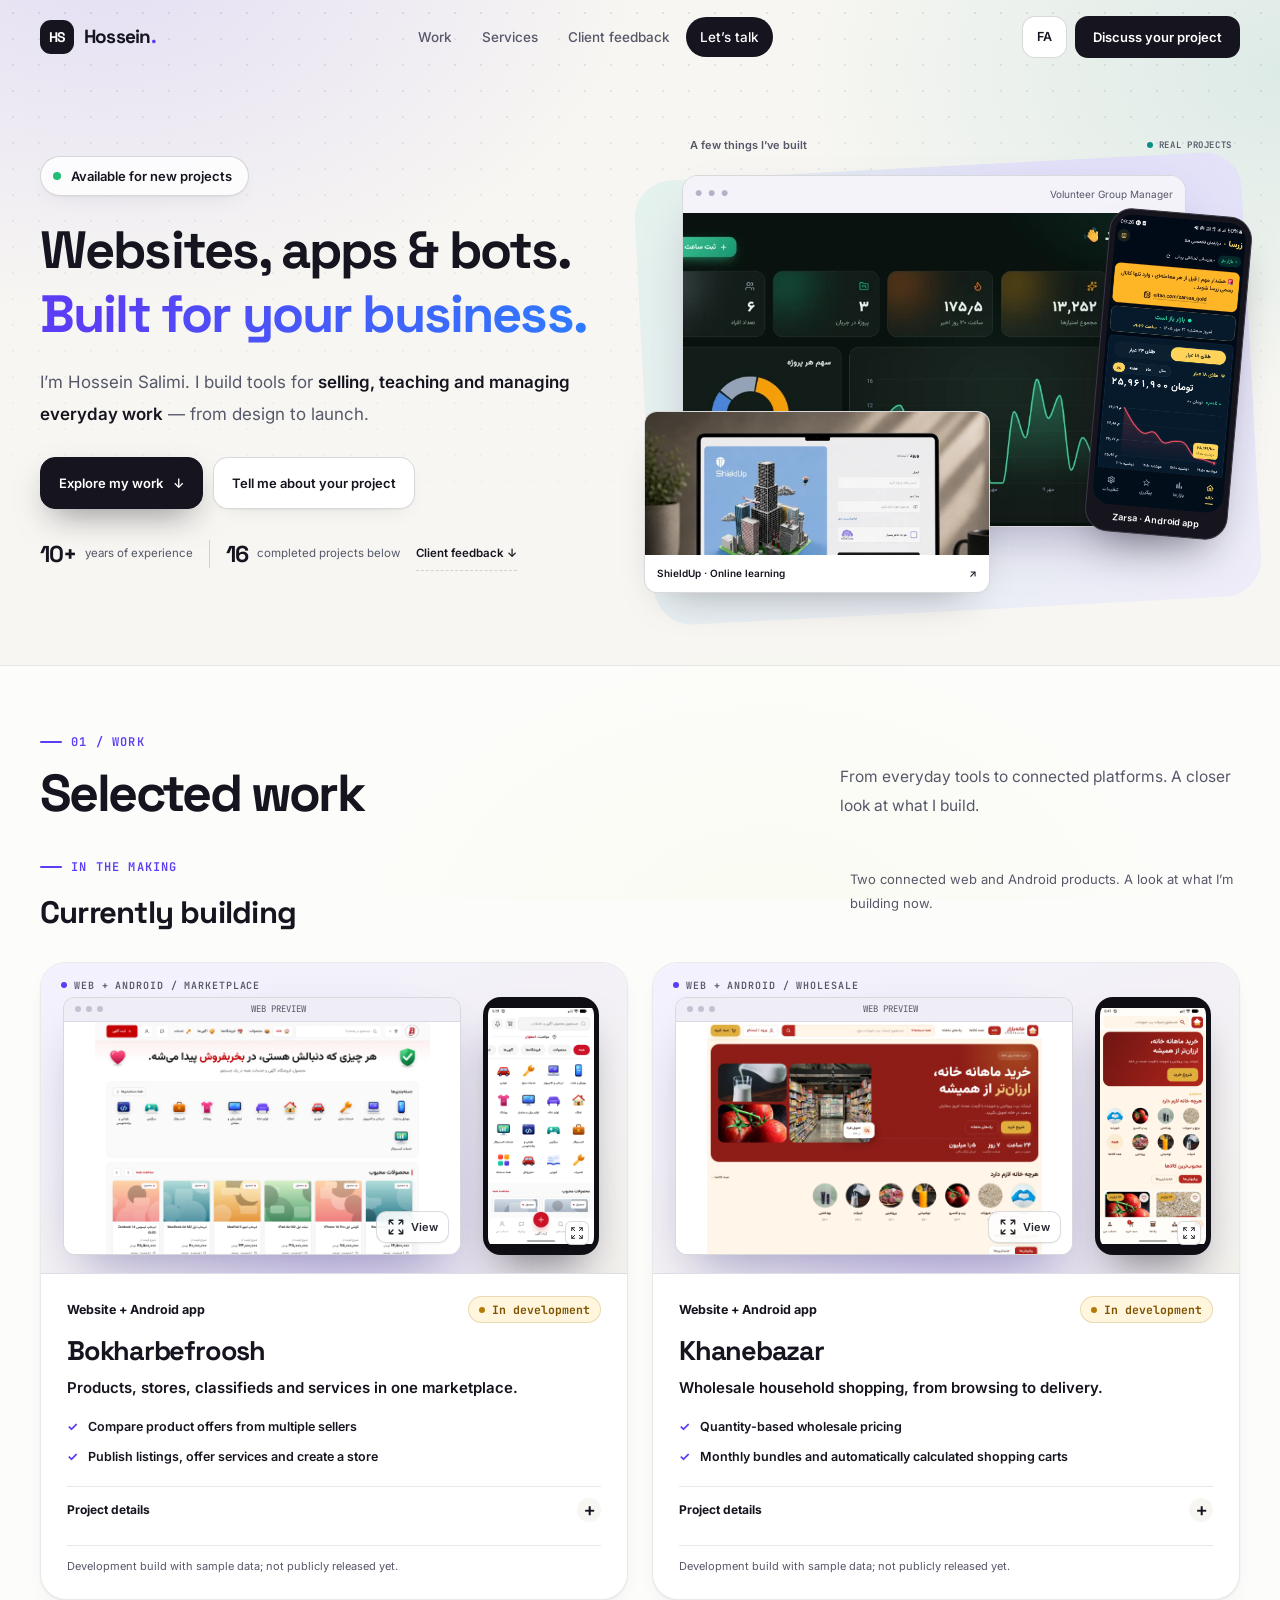
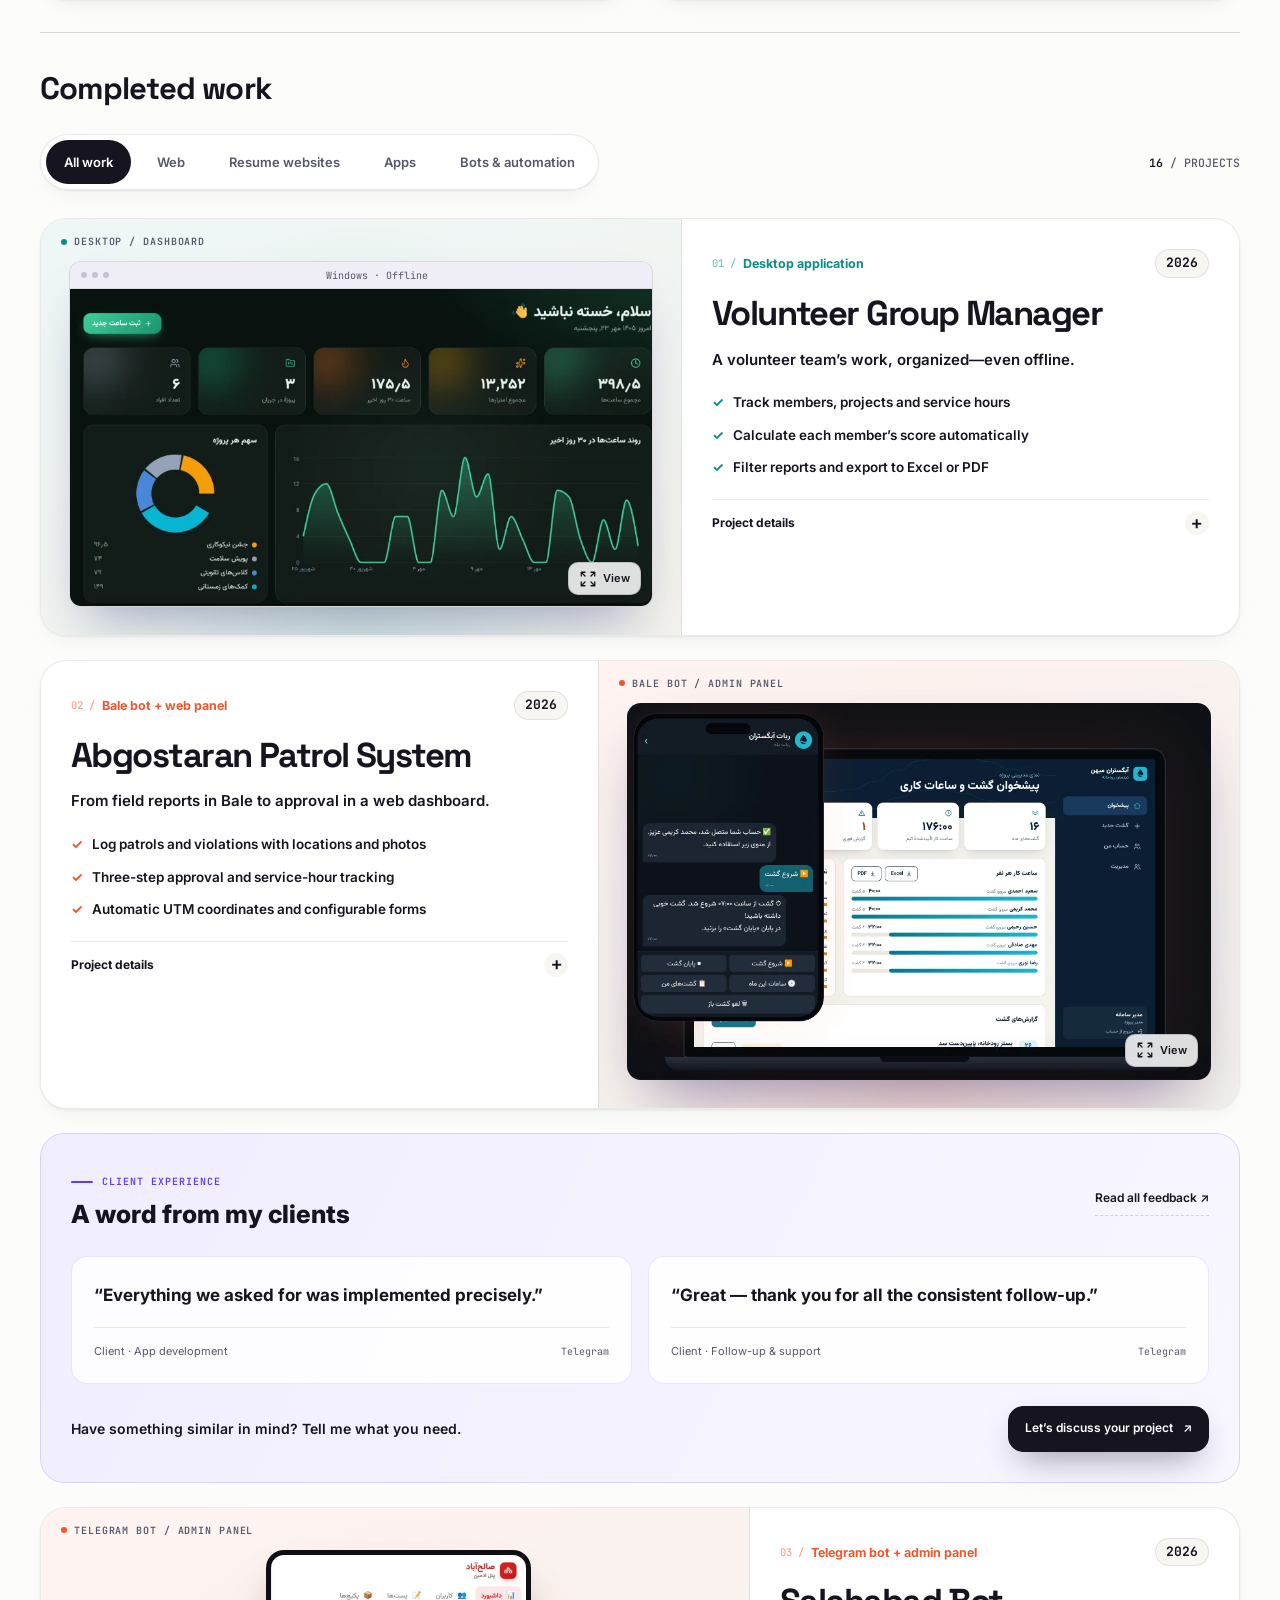
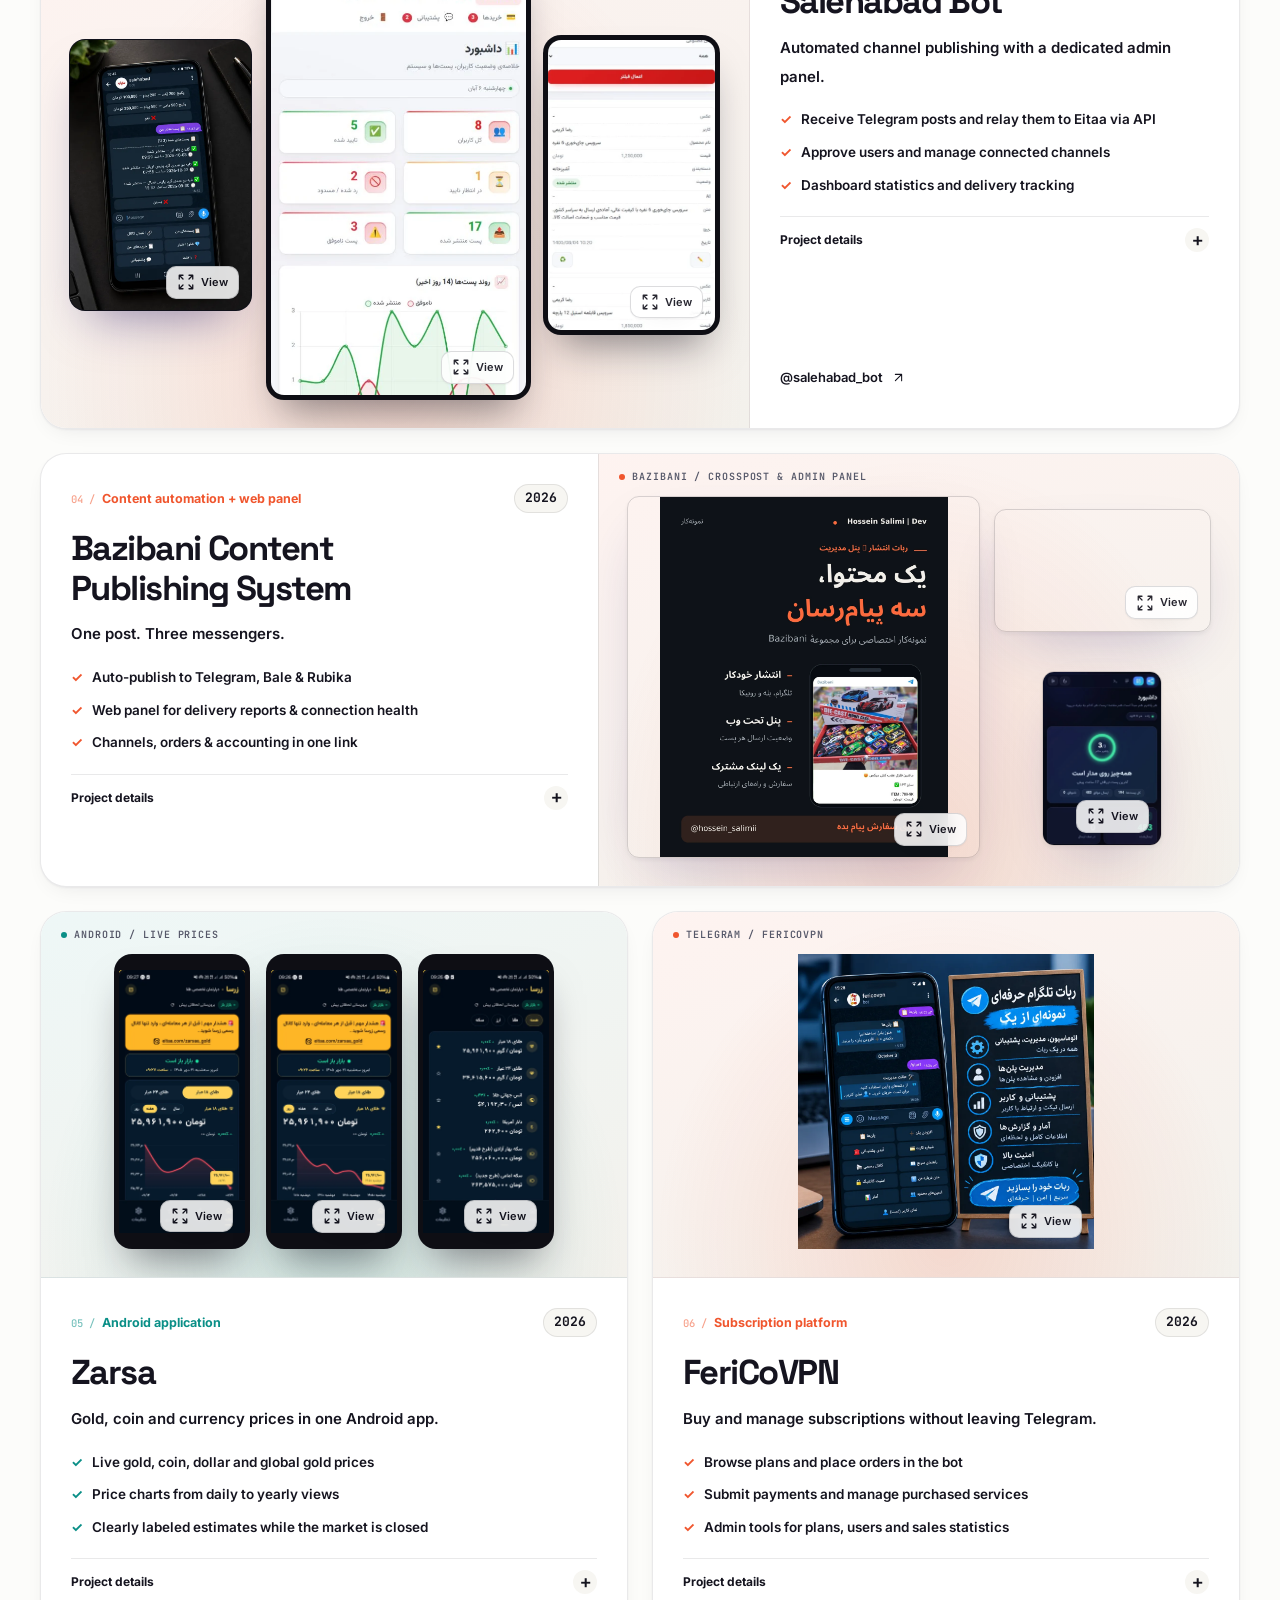
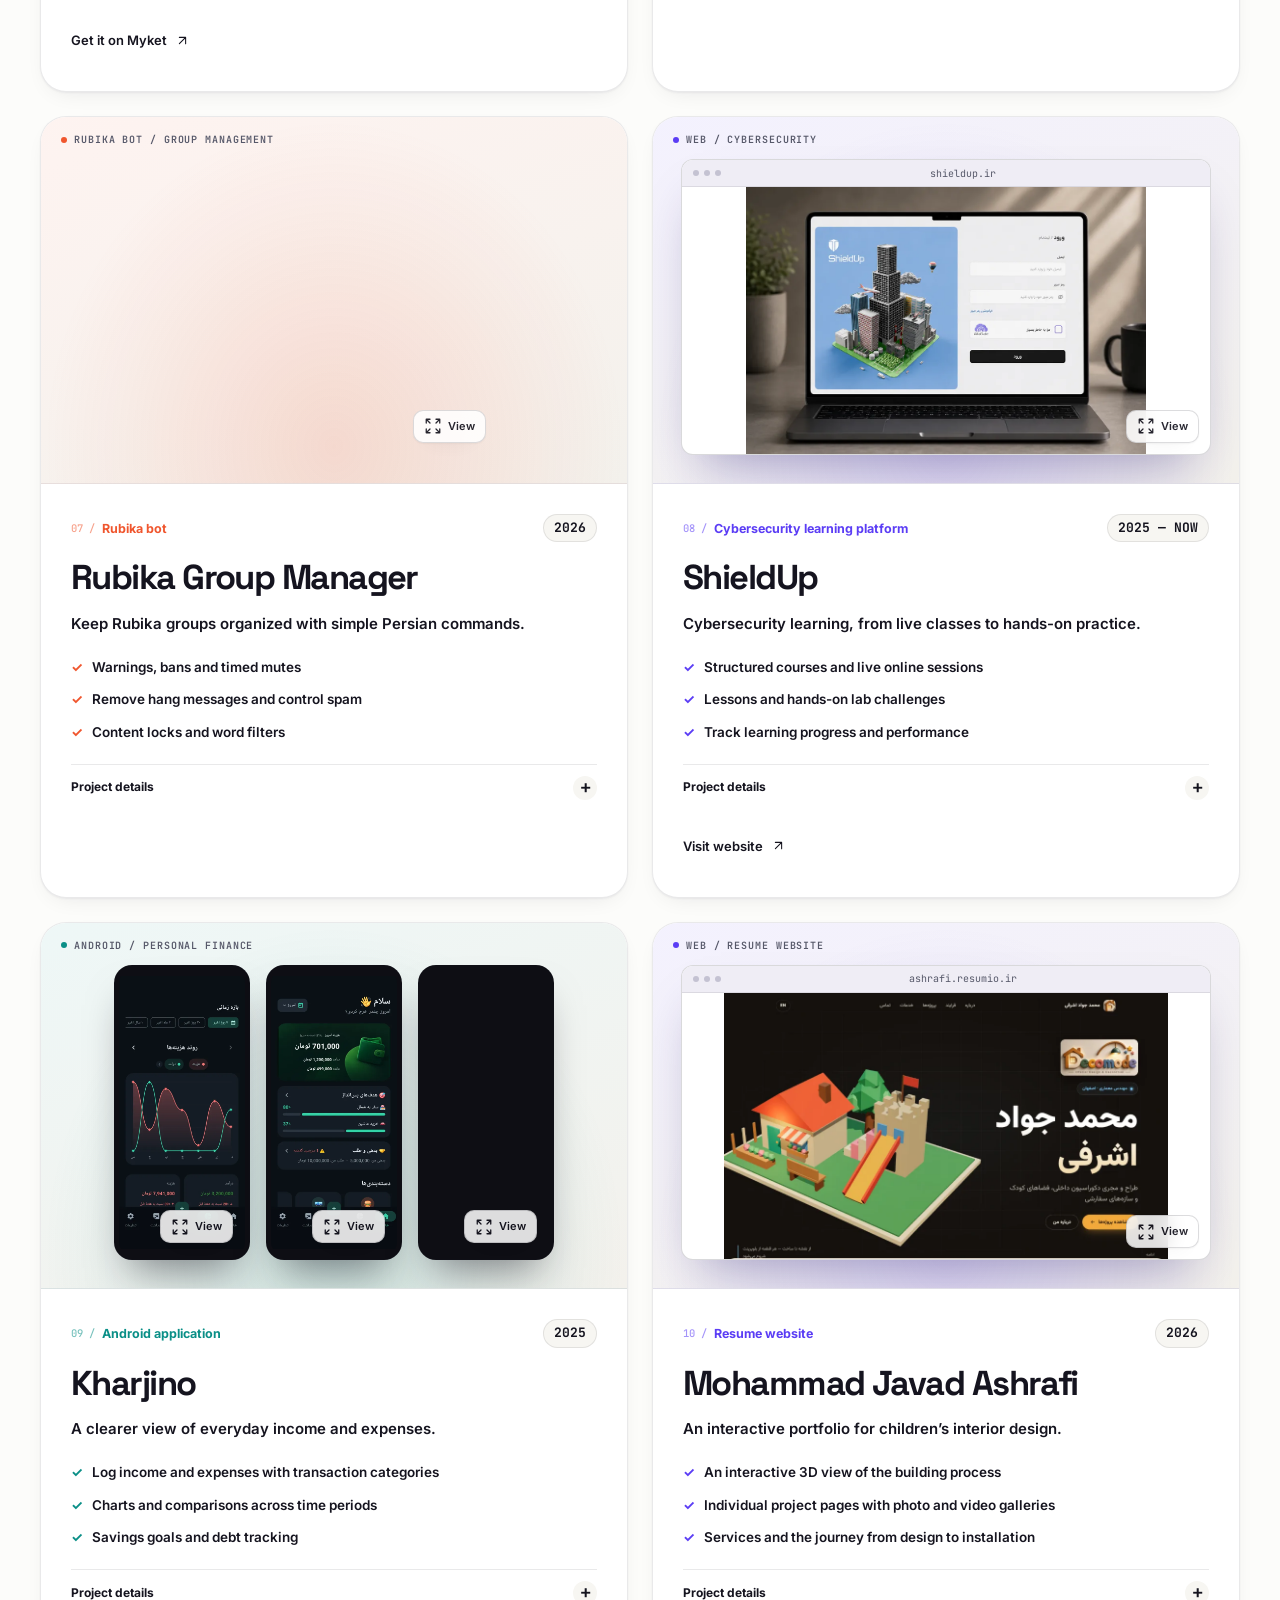
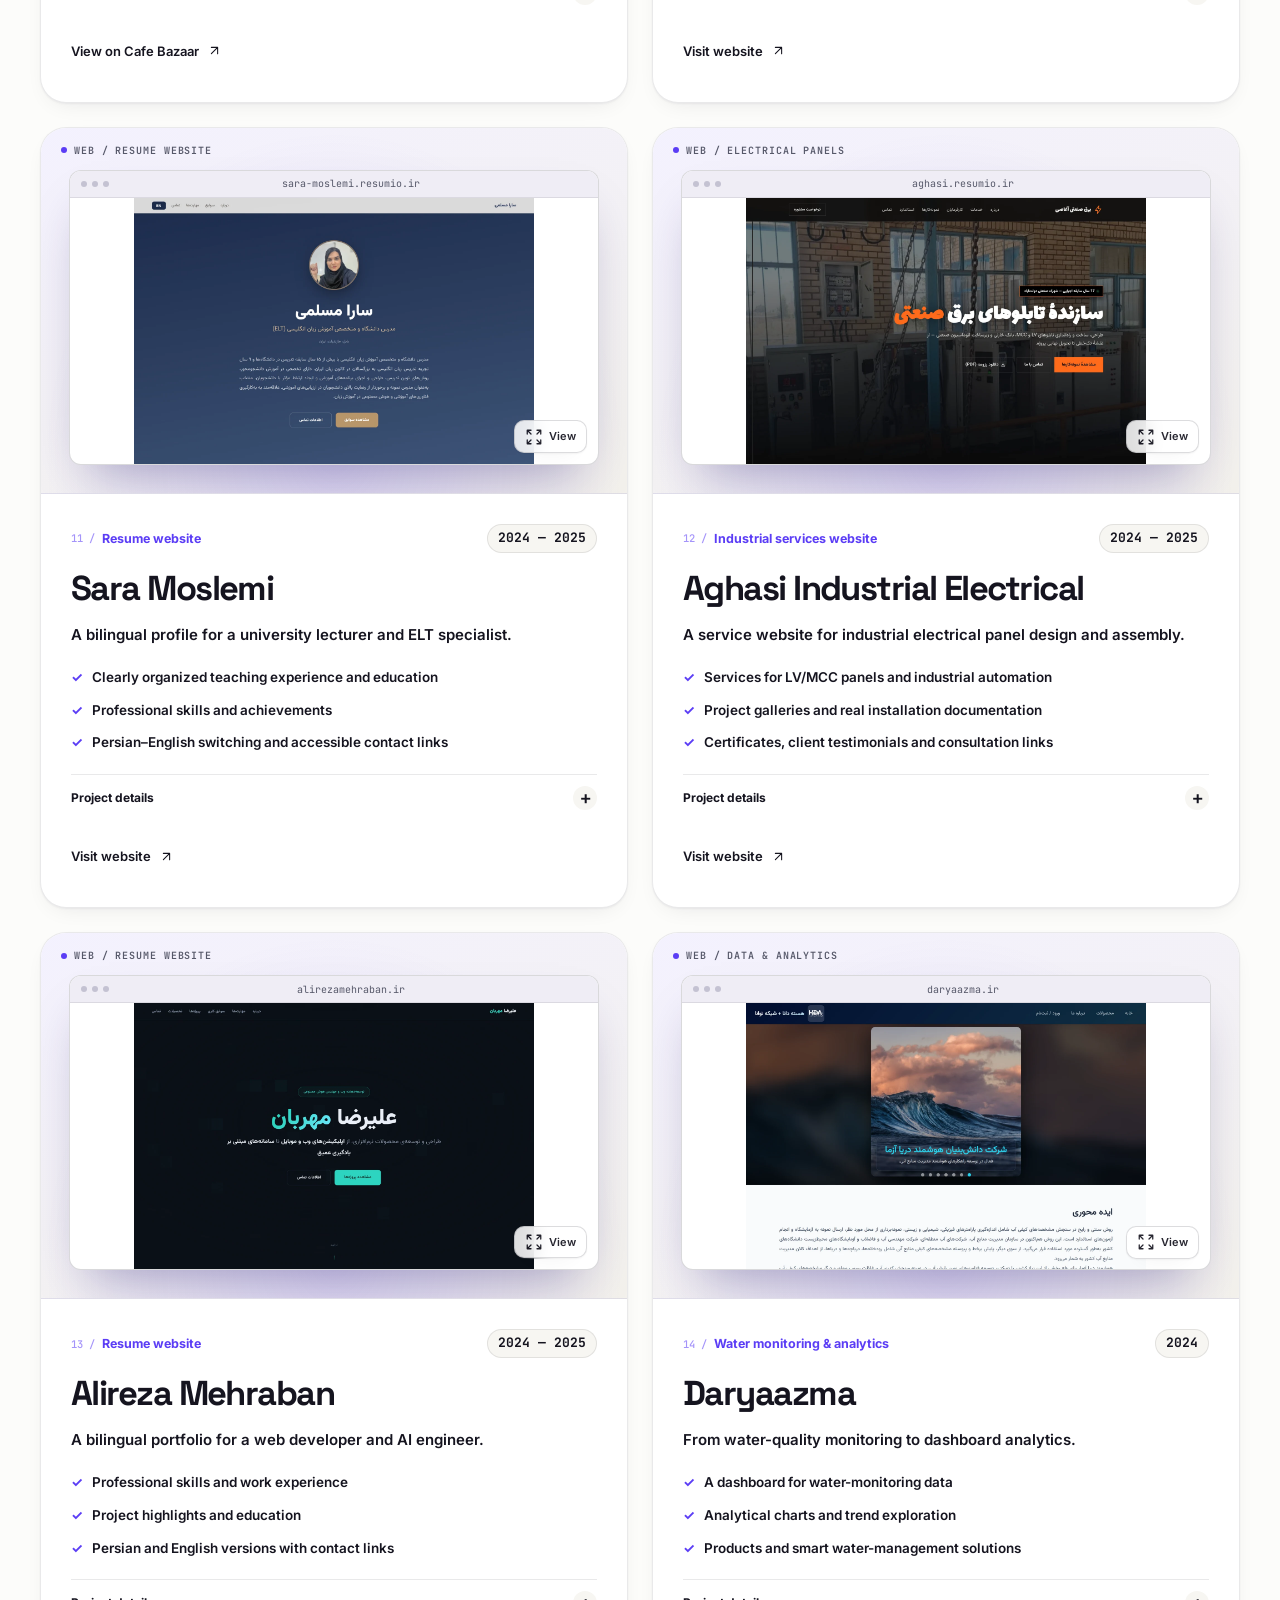
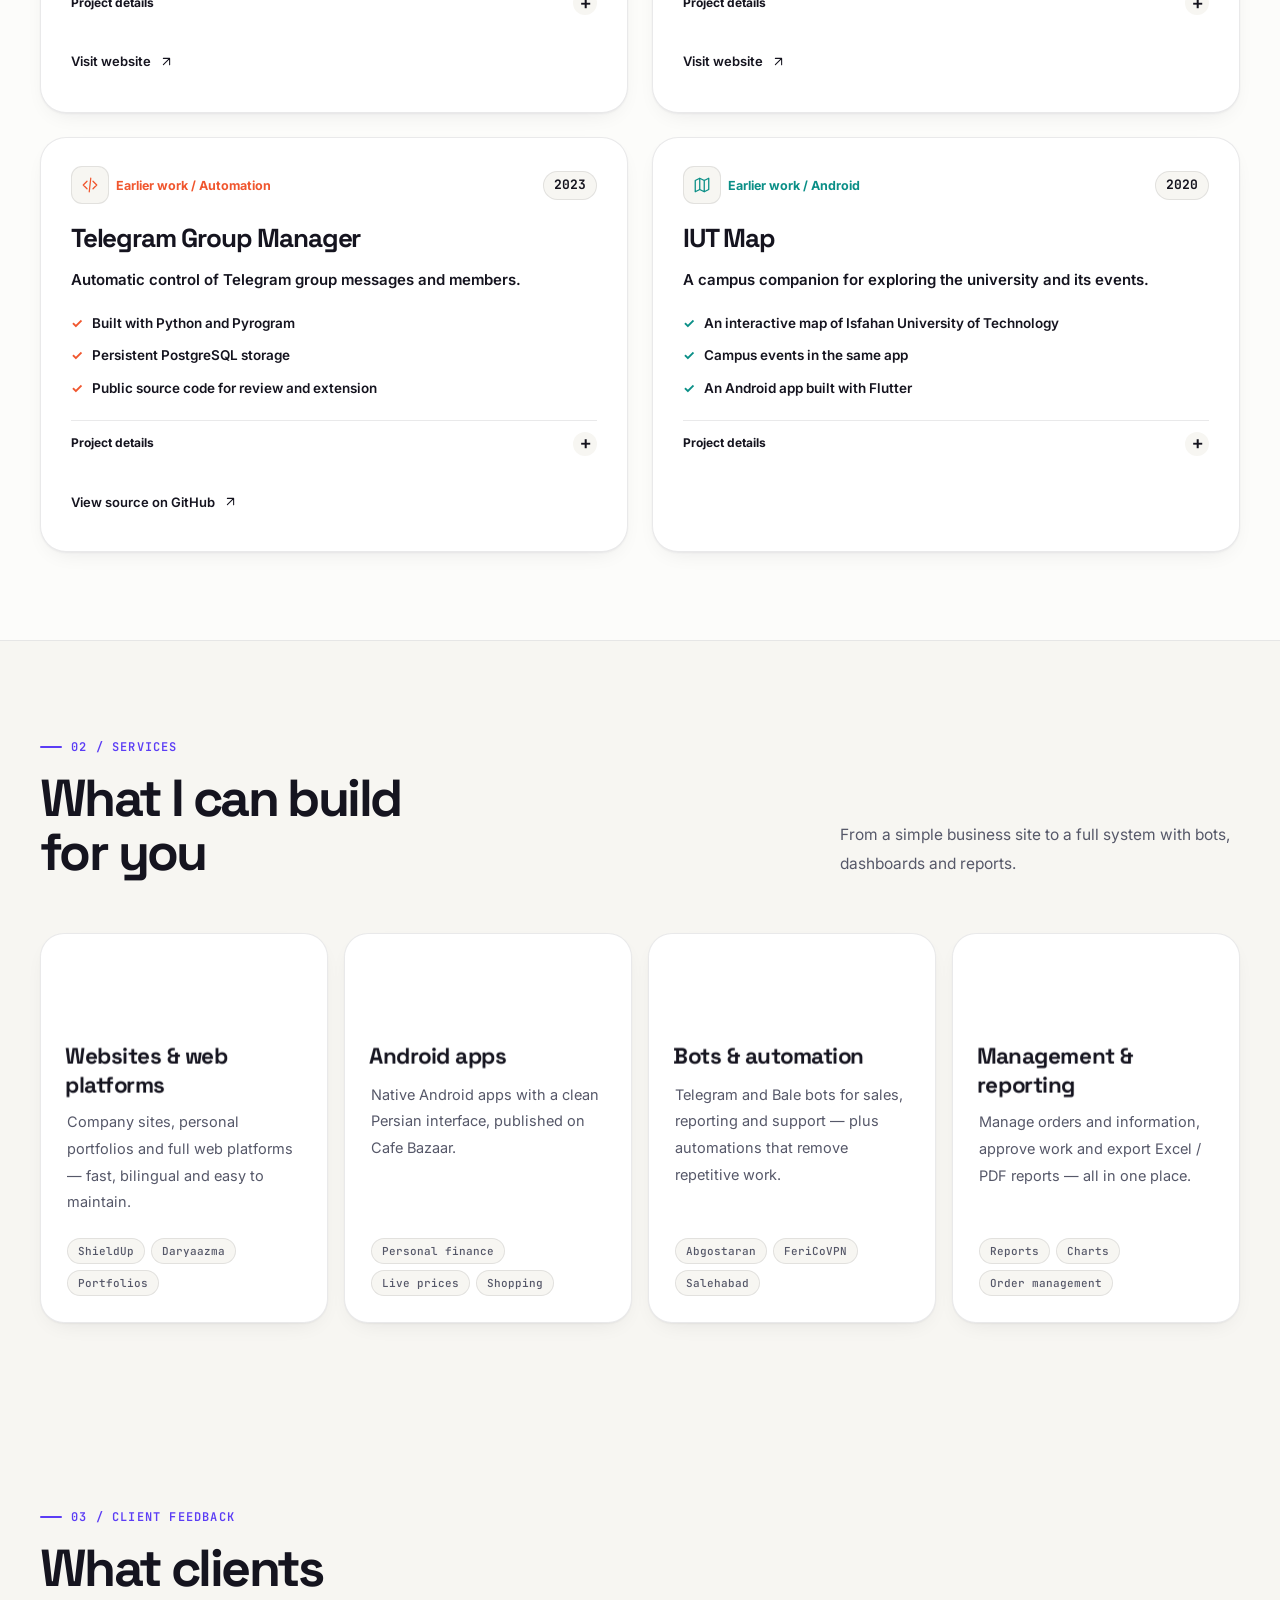
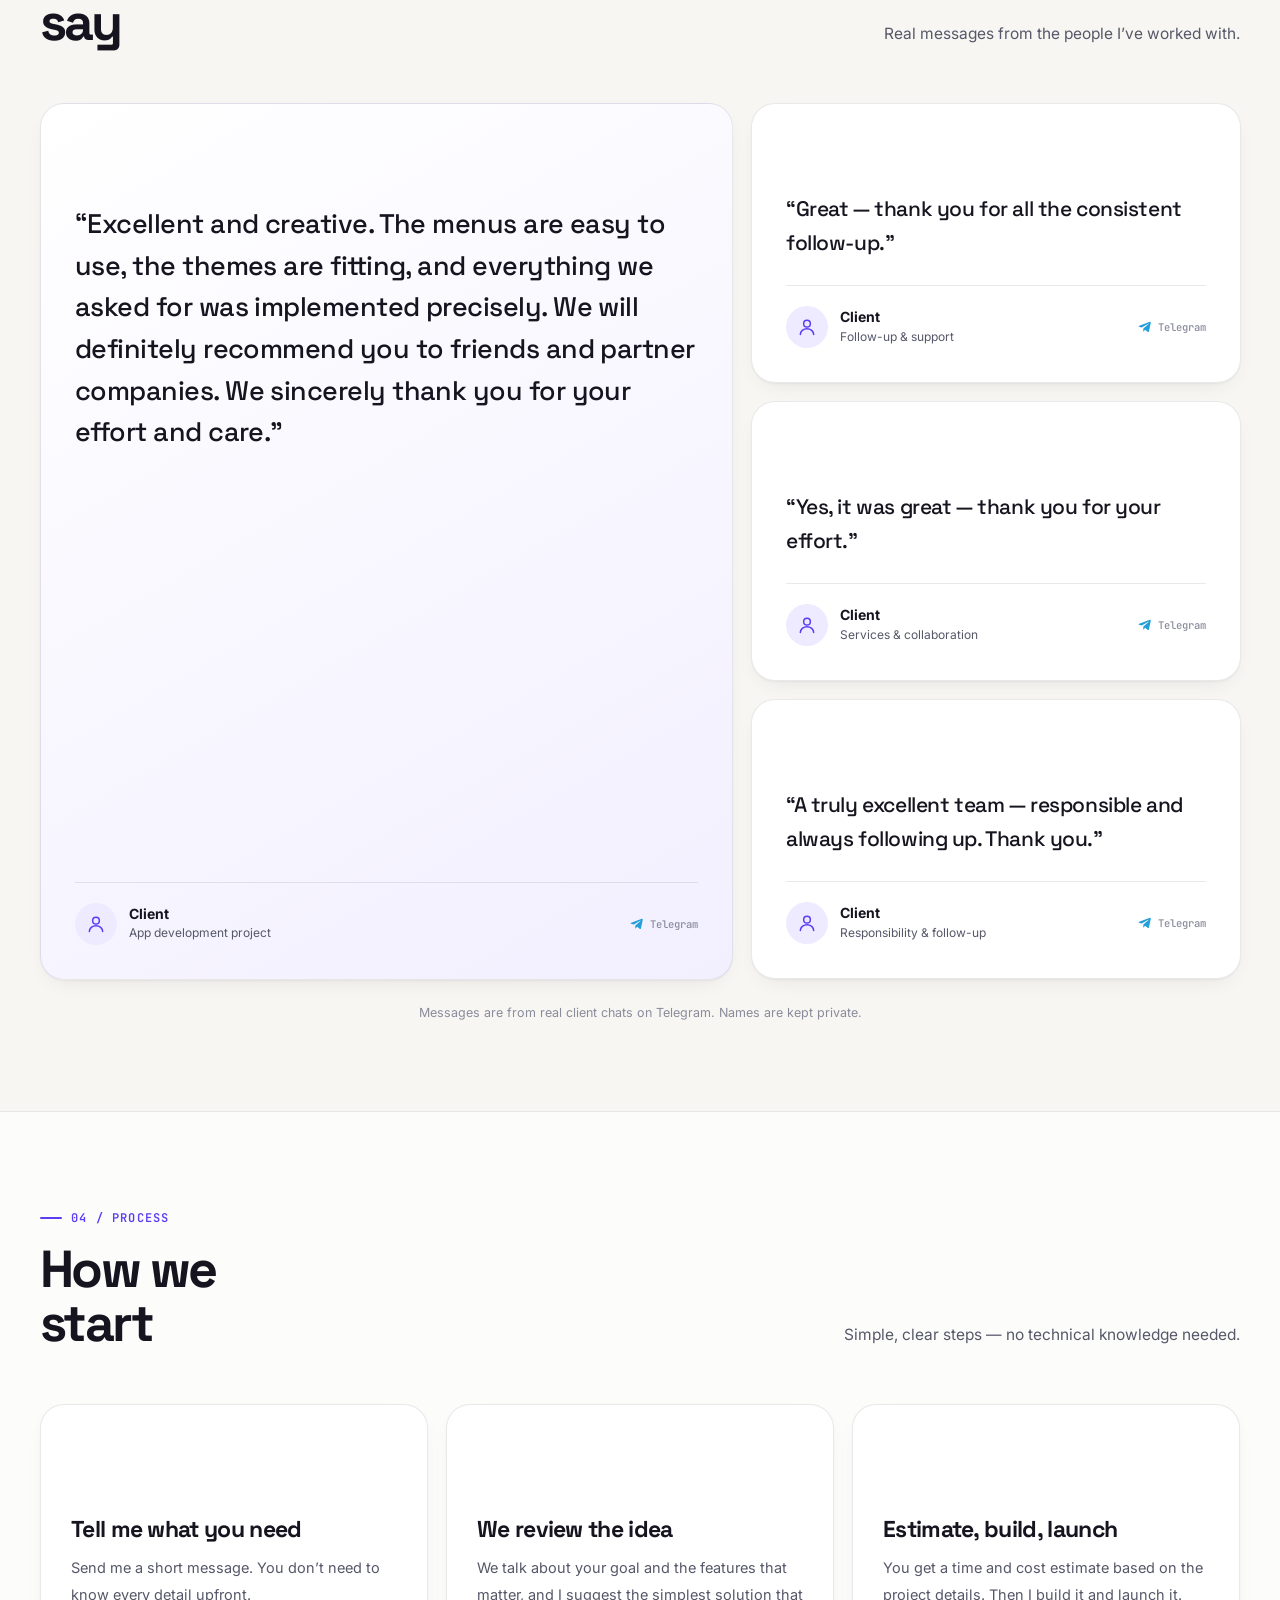
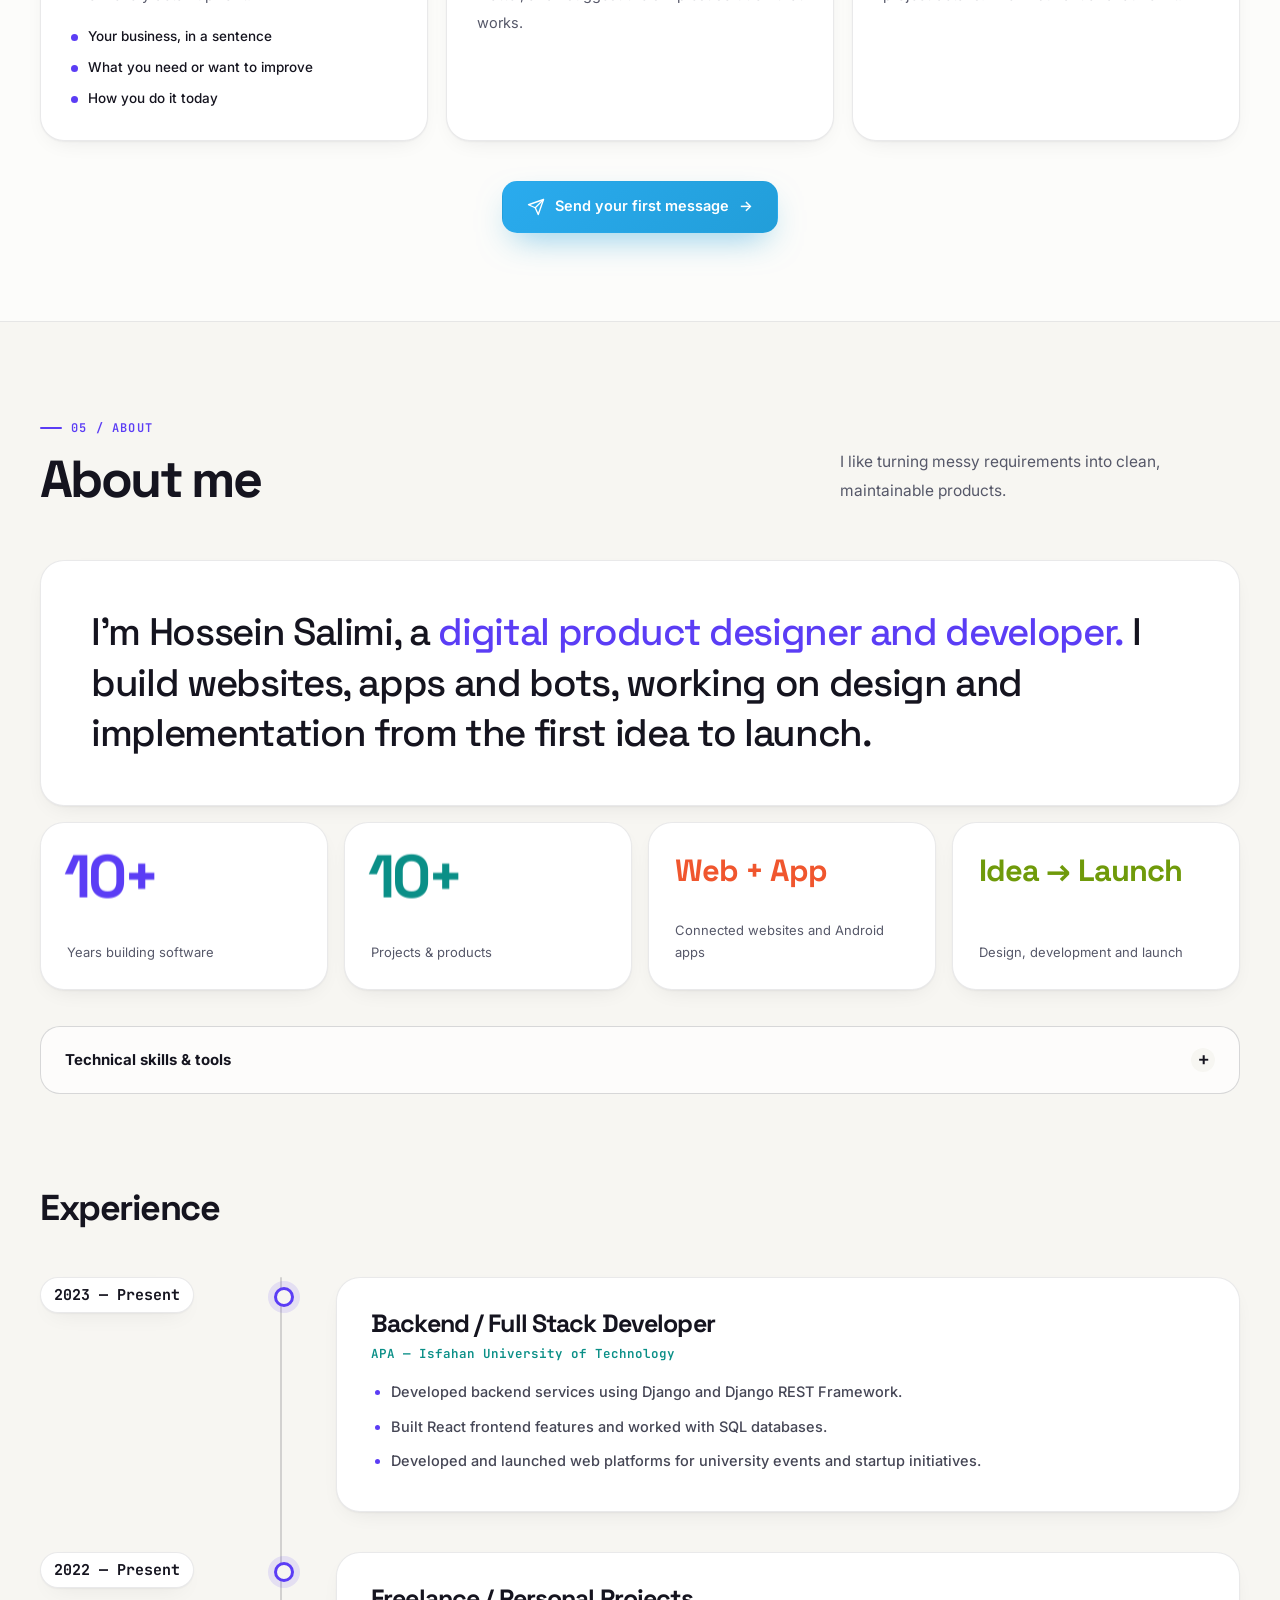
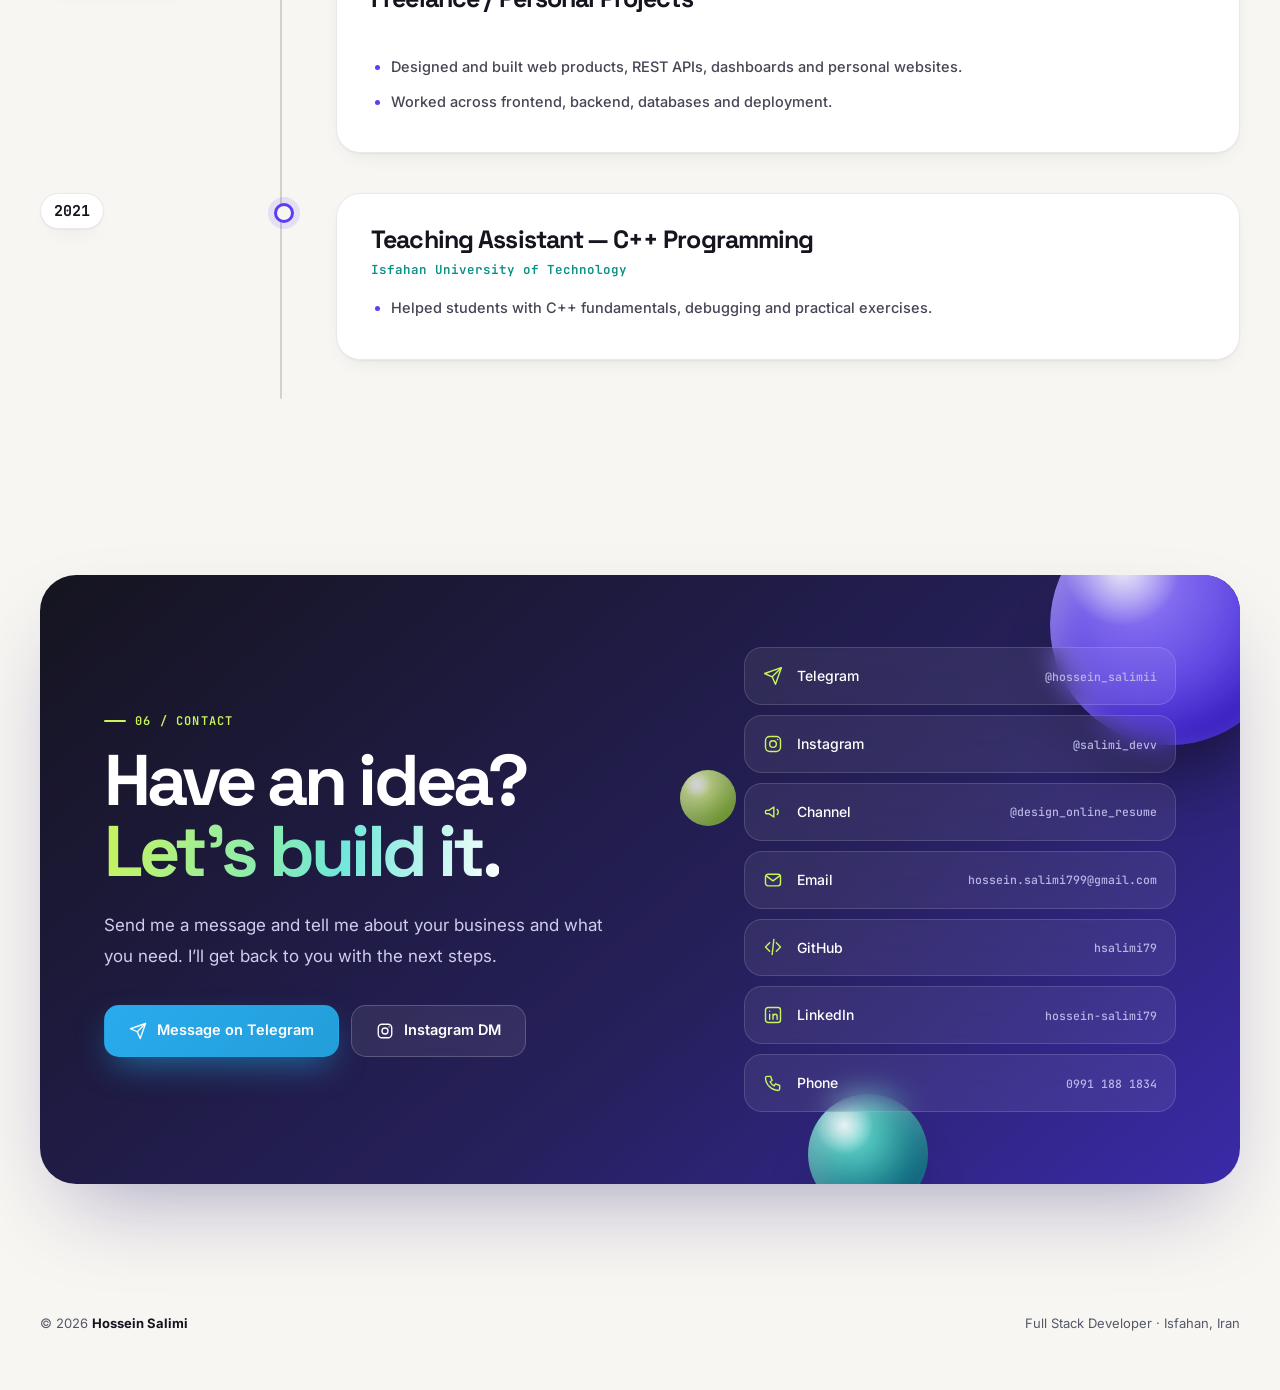
==== commit 4ea789ce: "Make portfolio client-first while keeping every project visible" ====
--- a/en/index.html
+++ b/en/index.html
@@ -104,43 +104,11 @@
 .trust b{direction:ltr;unicode-bidi:isolate;display:inline-block;font-family:var(--display);font-size:24px;color:var(--ink);letter-spacing:-.04em;font-weight:700}
 .trust span.sep{width:1px;height:28px;background:var(--line2)}
 
-/* hero stage: 3D terminal + orbs */
-.stage{position:relative;height:580px;perspective:1600px}
-.deck{position:absolute;inset:0;transform-style:preserve-3d;transform:rotateY(var(--ry,-16deg)) rotateX(var(--rx,7deg));transition:transform .25s ease-out}
-[dir=rtl] .deck{--ry:16deg}
+/* decorative contact orbs */
 .orb{position:absolute;border-radius:50%;will-change:transform;
  background:radial-gradient(circle at 30% 26%,rgba(255,255,255,.95) 0,rgba(255,255,255,0) 24%),radial-gradient(circle at 36% 32%,var(--o1),var(--o2) 72%);
  box-shadow:inset -16px -22px 46px rgba(30,10,120,.28),inset 10px 10px 30px rgba(255,255,255,.35),0 50px 70px -26px var(--os)}
-.orb-1{--o1:#9b86ff;--o2:#4a2ee0;--os:rgba(91,61,245,.7);width:150px;height:150px;top:-2%;inset-inline-end:6%;transform:translateZ(150px);animation:bob 7s ease-in-out infinite}
-.orb-2{--o1:#6fe7d9;--o2:#08877f;--os:rgba(10,143,135,.65);width:88px;height:88px;bottom:6%;inset-inline-start:-2%;transform:translateZ(210px);animation:bob 8s ease-in-out -3s infinite}
-.orb-3{--o1:#e6ff8a;--o2:#8cc90f;--os:rgba(140,201,15,.6);width:58px;height:58px;top:46%;inset-inline-end:-3%;transform:translateZ(240px);animation:bob 6s ease-in-out -1s infinite}
-.orb-4{--o1:#ffb199;--o2:#e8431a;--os:rgba(240,86,46,.55);width:46px;height:46px;top:8%;inset-inline-start:2%;transform:translateZ(120px);animation:bob 9s ease-in-out -5s infinite}
 @keyframes bob{50%{translate:0 -16px}}
-.screen{position:absolute;border-radius:20px;overflow:hidden;border:1px solid rgba(255,255,255,.1);background:#14131c;box-shadow:0 60px 90px -30px rgba(40,30,110,.55),0 24px 40px -20px rgba(21,20,31,.5);transform-style:preserve-3d}
-.screen:after{content:"";position:absolute;inset:0;background:linear-gradient(125deg,rgba(255,255,255,.1),transparent 36%);pointer-events:none}
-.screen .bar{height:36px;display:flex;align-items:center;gap:7px;padding:0 14px;background:#1d1c28;border-bottom:1px solid rgba(255,255,255,.07);font:500 11px var(--mono);color:#9a9cb4;direction:ltr}
-.screen .bar i{width:10px;height:10px;border-radius:50%;background:#3a3b4d}
-.screen .bar i:nth-child(1){background:#ff6b6b}.screen .bar i:nth-child(2){background:#ffd166}.screen .bar i:nth-child(3){background:#34d399}
-.screen .bar span{margin-inline-start:8px}
-.term{inset-inline:0;top:13%;transform:translateZ(60px);animation:bob 8s ease-in-out infinite;direction:ltr;text-align:left}
-.term pre{font-family:var(--mono);font-size:13.5px;line-height:1.9;color:#d8d9e6;padding:22px 24px 26px;min-height:340px;white-space:pre-wrap;word-break:break-word}
-.term .p{color:#c9f45c}.term .ok{color:#52e0c4}.term .dim{color:#6f7188}.term .hl{color:#a99bff}
-.term .cur{display:inline-block;width:8px;height:15px;background:#c9f45c;vertical-align:-2px;margin-left:2px;animation:blink 1s steps(2) infinite}
-@keyframes blink{50%{opacity:0}}
-.chip3d{position:absolute;display:flex;align-items:center;gap:10px;padding:11px 16px 11px 12px;border-radius:16px;background:rgba(255,255,255,.92);border:1px solid var(--line);box-shadow:var(--shadow-m);font-size:13px;font-weight:600;white-space:nowrap;backdrop-filter:blur(10px)}
-.chip3d i{display:grid;place-items:center;width:30px;height:30px;border-radius:10px;font-style:normal;font-size:15px}
-.chip3d small{display:block;font-size:10.5px;font-weight:500;color:var(--muted);line-height:1.3}
-.chip3d.c1{bottom:3%;inset-inline-end:2%;transform:translateZ(190px);animation:bob 7s ease-in-out -2s infinite}
-.chip3d.c1 i{background:var(--teal-soft);color:var(--teal)}
-.chip3d.c2{top:2%;inset-inline-start:14%;transform:translateZ(170px);animation:bob 8s ease-in-out -4s infinite}
-.chip3d.c2 i{background:var(--violet-soft);color:var(--violet)}
-
-/* marquee */
-.marquee{border-block:1px solid var(--line);overflow:hidden;white-space:nowrap;color:var(--muted);font:500 13px var(--mono);letter-spacing:.04em;padding:19px 0;background:rgba(255,255,255,.6);direction:ltr}
-.marquee-track{display:inline-block;animation:move 40s linear infinite}
-.marquee span{margin:0 26px}.marquee b{color:var(--violet)}
-@keyframes move{to{transform:translateX(-50%)}}
-
 /* sections */
 .section{padding:128px 0;position:relative}
 .section.alt{background:rgba(255,255,255,.62);border-block:1px solid var(--line)}
@@ -425,7 +393,6 @@
 }
 @media(max-width:1000px){
   .hero{grid-template-columns:minmax(0,1fr);padding:112px 0 60px;gap:24px;min-height:auto}
-  .stage{height:430px;margin-top:20px;overflow:clip}
   .section{padding:92px 0}
   .reviews{grid-template-columns:1fr}.review.big,.review.sm{grid-column:auto;grid-row:auto}
   .steps{grid-template-columns:1fr}
@@ -443,20 +410,6 @@
   .footer{padding-bottom:110px}
 }
 @media(max-width:760px){
-  /* A flat terminal and two tidy labels fit small screens without overlap. */
-  .stage{height:auto;margin-top:8px;perspective:none;overflow:visible}
-  .deck{position:relative;inset:auto;display:grid;grid-template-columns:repeat(2,minmax(0,1fr));gap:12px;transform:none;transform-style:flat;transition:none}
-  .deck .orb{display:none}
-  .deck .term{position:relative;inset:auto;grid-column:1/-1;transform:none;animation:none;border-radius:16px;box-shadow:0 18px 40px -20px rgba(40,30,110,.4)}
-  .term:after{display:none}
-  .term .bar{height:36px;padding:0 12px;gap:6px;font-size:10px}
-  .term .bar i{width:8px;height:8px;flex-shrink:0}
-  .term .bar span{margin-inline-start:6px}
-  .term pre{height:264px;min-height:0;padding:16px;font-size:12px;line-height:1.85}
-  .term .dim{color:#a1a3b9}
-  .deck .chip3d{position:static;min-width:0;gap:8px;padding:10px;border-radius:12px;font-size:11px;white-space:normal;transform:none;animation:none;backdrop-filter:none;box-shadow:var(--shadow-s)}
-  .deck .chip3d i{width:28px;height:28px;flex-shrink:0;border-radius:8px}
-  .deck .chip3d small{font-size:9px;line-height:1.5;margin-top:2px}
   .projects{gap:20px;grid-template-columns:1fr}
   .project.featured,.project.featured.flip,.project.featured.wide-visual{grid-template-columns:1fr;grid-column:auto}
   .flip .project-visual{order:0;border-inline-start:0}
@@ -500,6 +453,61 @@
   .cta-band{background:#fff;color:#111;box-shadow:none;border:1px solid #ccc}.cta-band p,.cta-band h2 .gradient{color:#333;background:none}
   .container{width:92%}
 }
+
+/* Portfolio-first layout: real products, readable outcomes, optional technical detail. */
+.hero{min-height:0;padding:136px 0 72px;gap:52px;grid-template-columns:minmax(0,1fr) minmax(0,1.08fr)}
+.hero h1,.fa .hero h1{font-size:clamp(38px,4.1vw,58px);line-height:1.22;letter-spacing:-.035em;text-wrap:balance}
+.fa .hero h1{font-size:clamp(36px,3.7vw,53px);line-height:1.5;letter-spacing:-.025em}
+.hero-copy{font-size:17px;line-height:1.9;margin-top:20px;max-width:49ch}
+.hero .kicker{margin-bottom:22px}.hero .ctas{margin-top:26px;gap:10px}.hero .btn{font-size:13px;padding-inline:18px}
+.hero .trust{margin-top:26px;gap:16px;font-size:11.5px}.hero .trust b{font-size:23px}.hero .trust .link{font-size:11.5px}
+.hero-showcase{position:relative;min-width:0;padding:0 0 66px 38px;direction:ltr;isolation:isolate}
+.hero-showcase:before{content:"";position:absolute;inset:30px -12px -18px 0;border-radius:38px;background:radial-gradient(ellipse at 75% 20%,#dfdafb,transparent 65%),linear-gradient(135deg,#e4f2ed,#eeecf9);z-index:-1;transform:rotate(-3deg)}
+.showcase-heading{display:flex;align-items:center;justify-content:space-between;gap:12px;padding:0 8px 20px;color:var(--muted);font-size:11px;font-weight:600;direction:inherit}
+.showcase-live{font:600 9px var(--mono);letter-spacing:.07em;display:flex;align-items:center;gap:6px;white-space:nowrap}.showcase-live:before{content:"";width:6px;height:6px;border-radius:50%;background:var(--teal)}
+.showcase-dashboard{display:block;border:1px solid var(--line2);border-radius:16px;background:#fff;overflow:hidden;box-shadow:0 24px 55px -24px rgba(33,26,76,.4);margin-right:54px;transition:transform .25s}
+.showcase-dashboard:hover,.showcase-web:hover{transform:translateY(-4px)}
+.showcase-bar{display:flex;align-items:center;justify-content:space-between;padding:10px 12px;background:#f5f3fa;color:var(--muted);font-size:10px}.showcase-dots{color:#b5b1c7;font-size:8px;letter-spacing:2px}
+.showcase-dashboard>img{width:100%;height:auto;aspect-ratio:16/10;object-fit:cover;object-position:top;display:block}
+.showcase-caption{display:grid;gap:5px;padding:15px 18px 17px;direction:inherit}.showcase-caption strong{font-size:13px;color:var(--ink)}.showcase-caption>span{font-size:10px;color:var(--muted)}
+.showcase-phone{position:absolute;right:0;top:76px;width:24%;padding:5px;background:#16151e;border:1px solid #3b3945;border-radius:23px;box-shadow:0 24px 44px -18px rgba(21,20,31,.5);transform:rotate(5deg);transition:transform .25s}
+.showcase-phone:hover{transform:rotate(0deg) translateY(-4px)}.showcase-phone img{display:block;width:100%;height:auto;aspect-ratio:9/20;object-fit:cover;object-position:top;border-radius:18px}
+.showcase-phone>span{position:absolute;top:calc(100% + 10px);left:50%;transform:translateX(-50%);white-space:nowrap;font-size:10px;font-weight:600;color:var(--ink)}
+.showcase-web{position:absolute;left:0;bottom:0;width:58%;border:1px solid var(--line2);background:var(--surface);border-radius:13px;overflow:hidden;box-shadow:0 20px 44px -24px rgba(21,20,31,.4);display:grid;grid-template-columns:1fr auto;transition:transform .25s}
+.showcase-web img{display:block;grid-column:1/-1;width:100%;height:auto;aspect-ratio:2.4/1;object-fit:cover;object-position:top}.showcase-web>span{padding:10px 12px;font-size:10px;font-weight:600}
+[dir=rtl] .showcase-heading,[dir=rtl] .showcase-caption,[dir=rtl] .showcase-web>span{direction:rtl;text-align:right}
+.section{padding:88px 0}#projects{padding-top:58px}#projects .section-head{margin-bottom:28px}.section-title{font-size:clamp(34px,4.2vw,52px)}
+.development-work{margin-bottom:34px;padding-bottom:32px}.development-work .section-head{margin-bottom:20px}.development-work .section-note{font-size:13px;max-width:390px}
+.development-title{font-size:clamp(23px,2.6vw,31px)}.development-project .project-body{padding:22px 26px}.development-project .project-visual{aspect-ratio:16/8.5!important;padding:34px 22px 18px!important}
+.development-project h3{font-size:27px;margin-bottom:8px}.development-project .project-top{margin-bottom:12px}.development-project .project-intro{font-size:14px}.development-project .project-features{margin-top:12px;gap:6px;font-size:12.5px}.development-note{margin-top:12px;padding-top:10px;font-size:11px}
+.project{scroll-margin-top:94px}.project-body,.featured .project-body{padding:30px}.project .project-intro{font-size:15px;font-weight:600}.project-features{font-size:13.5px;line-height:1.9;gap:7px}
+.project-details{margin-top:18px;border-top:1px solid var(--line)}
+.project-details>summary,.skills-details>summary{display:flex;align-items:center;justify-content:space-between;gap:12px;min-height:46px;cursor:pointer;list-style:none;color:var(--ink);font-size:12px;font-weight:700}
+.project-details>summary::-webkit-details-marker,.skills-details>summary::-webkit-details-marker{display:none}.details-plus{display:grid;place-items:center;width:24px;height:24px;border-radius:50%;background:var(--bg);font:500 19px/1 var(--mono);flex-shrink:0;transition:transform .2s}
+details[open]>summary .details-plus{transform:rotate(45deg)}.project-details-content{padding-bottom:8px}.project-details-content .project-features{margin-top:4px}
+.project .tech-label{font-size:11px;font-weight:700;margin-top:16px;color:var(--muted)}.project-details .tags{margin-top:8px}.project .links{padding-top:14px;gap:10px 18px}.project .links .link{font-size:13px;min-height:42px}
+.client-highlights{grid-column:1/-1;padding:30px;border:1px solid #d8d1fc;border-radius:24px;background:linear-gradient(115deg,#f0edff,#f8f7ff);scroll-margin-top:100px}
+.highlights-heading{display:flex;align-items:center;justify-content:space-between;gap:16px;margin-bottom:22px}.highlights-heading .eyebrow{font-size:10px;margin-bottom:8px}.highlights-heading h3{font-size:25px;line-height:1.5;font-weight:800}.highlights-heading>.link{font-size:12px}
+.highlights-grid{display:grid;grid-template-columns:repeat(2,minmax(0,1fr));gap:16px}.highlights-grid figure{padding:22px;border:1px solid rgba(91,61,245,.12);border-radius:16px;background:rgba(255,255,255,.86)}
+.highlights-grid blockquote p{font-size:17px;font-weight:700;color:var(--ink);line-height:1.9}.highlights-grid figcaption{display:flex;align-items:center;justify-content:space-between;gap:12px;margin-top:16px;padding-top:14px;border-top:1px solid var(--line);font-size:11px;color:var(--muted)}.highlights-grid figcaption>span:last-child{font:10px var(--mono)}
+.highlights-contact{display:flex;align-items:center;justify-content:space-between;gap:20px;margin-top:22px}.highlights-contact p{font-size:14px;font-weight:600}.highlights-contact .btn{min-height:46px;font-size:12px;padding-inline:16px}
+.navlinks .nav-contact{background:var(--ink);color:#fff}.navlinks .nav-contact:hover{background:var(--violet);color:#fff}
+.skills-details{border:1px solid var(--line2);border-radius:20px;padding:8px 24px;margin-top:36px;background:rgba(255,255,255,.7)}.skills-details>summary{font-size:15px;min-height:50px}.skills-details .xp-title{margin:24px 0}.skills-details .stack-wrap{padding-bottom:24px}.stat .stat-word{font-size:clamp(25px,2.4vw,34px);letter-spacing:-.03em;line-height:1.4;direction:inherit;transform:none}.year{font-size:15px;padding:7px 13px}.entry ul{color:#454655;font-weight:500}
+@media(max-width:1100px){.hero{gap:32px}.hero .ctas .btn{padding-inline:14px;font-size:12px}.showcase-live{display:none}.showcase-phone{top:64px}.hero .trust{gap:12px}}
+@media(max-width:1000px){.hero{grid-template-columns:1fr 1fr;padding:116px 0 62px;gap:24px}.hero h1,.fa .hero h1{font-size:38px}.hero-copy{font-size:15px}.hero .trust{font-size:10px}.hero .trust b{font-size:20px}.hero .trust .link{display:none}.hero-showcase{padding-left:12px;padding-bottom:40px}.showcase-caption{padding:12px}.showcase-caption strong{font-size:11px}.showcase-dashboard{margin-right:32px}.showcase-web{width:64%}.section{padding:70px 0}.navlinks{gap:6px;padding:6px}.navlinks .nav-secondary{display:none}.navlinks a{font-size:12px;padding-inline:17px}.hero .ctas{gap:8px}.hero .ctas .btn{min-height:48px}}
+@media(max-width:760px){.hero{grid-template-columns:1fr;padding:100px 0 40px;gap:32px}.hero-content{max-width:580px}.hero h1,.fa .hero h1{font-size:clamp(32px,6vw,43px)}.hero .kicker{font-size:11px;margin-bottom:16px;padding:6px 12px}.hero-copy{font-size:15px;margin-top:14px}.hero .ctas{margin-top:20px}.hero .ctas .btn{font-size:12px;min-height:48px;padding-inline:16px}.hero .trust{margin-top:20px;gap:13px;font-size:11px}.hero .trust .link{display:inline-flex;font-size:10px}.hero-showcase{width:min(100%,480px);margin-inline:auto;padding:0 12px 36px 24px}.showcase-heading{font-size:10px;padding-bottom:12px}.showcase-live{display:flex;font-size:8px}.showcase-dashboard{margin-right:42px;border-radius:12px}.showcase-bar{font-size:9px;padding:8px 10px}.showcase-dashboard>img{aspect-ratio:1.8/1}.showcase-caption{gap:3px;padding:10px 12px 12px}.showcase-caption strong{font-size:11px}.showcase-caption>span{font-size:9px}.showcase-phone{top:46px;right:0;width:23%;border-radius:18px;padding:4px}.showcase-phone img{border-radius:14px}.showcase-phone>span{font-size:9px;top:calc(100% + 7px)}.showcase-web{width:55%;border-radius:10px}.showcase-web img{aspect-ratio:3.4/1}.showcase-web>span{font-size:9px;padding:8px}.hero-showcase:before{inset:16px 0 -4px 8px;border-radius:24px}#projects{padding-top:38px}.section{padding:58px 0}.section-head{margin-bottom:28px}.section-note{font-size:14px}.section-title{font-size:33px}.development-work .section-head{display:flex;align-items:start;gap:12px}.development-work .section-note{display:none}.development-title{font-size:24px}.development-project .project-visual{aspect-ratio:16/8.5!important}.development-project .project-body{padding:20px}.development-project h3{font-size:25px}.project-body,.featured .project-body{padding:24px}.project-features{font-size:13px}.featured .project-visual{aspect-ratio:16/10}.client-highlights{padding:22px}.highlights-heading{align-items:start;margin-bottom:16px}.highlights-heading h3{font-size:22px}.highlights-heading>.link{font-size:10px}.highlights-grid{grid-template-columns:1fr;gap:10px}.highlights-grid figure{padding:18px}.highlights-grid blockquote p{font-size:15px}.highlights-grid figcaption{font-size:10px;margin-top:12px;padding-top:10px}.highlights-contact{flex-direction:column;align-items:stretch;gap:12px;margin-top:18px}.highlights-contact p{font-size:13px}.highlights-contact .btn{justify-content:center}.work-filter{min-height:44px}.navlinks a{font-size:11px;padding-inline:16px}.skills-details{padding:6px 16px}.year{font-size:14px}.review.big .quote{font-size:19px}.xp-title{margin-top:50px}.cta-band p{color:#e3e1f5}.contact-links a{gap:10px;padding:14px}.contact-links a small{font-size:10px;overflow-wrap:anywhere}}
+@media(max-width:380px){.hero h1,.fa .hero h1{font-size:31px}.hero .ctas .btn{font-size:11px;padding-inline:13px}.hero .trust{gap:10px}.hero .trust b{font-size:20px}.hero .trust .link{font-size:9px}.showcase-heading>span:first-child{font-size:9px}.navlinks a{padding-inline:14px}.project-body,.featured .project-body{padding:22px 20px}}
+.showcase-phone>span{position:static;display:block;transform:none;white-space:normal;color:#fff;text-align:center;font-size:9px;line-height:1.5;padding:5px 0 2px}
+.topbar .nav{width:min(var(--max),calc(100% - 48px))}
+.project{scroll-margin-top:12px}
+.showcase-caption{display:none}
+.development-preview>.media-button,.development-preview>.media-button>.browser-frame{height:100%;min-height:0}
+.development-preview .browser-frame .shot{height:100%;min-height:0;object-fit:contain;background:#fff}
+@media(max-width:560px){.topbar .nav{width:calc(100% - 32px)}}
+@media(max-width:760px){.showcase-caption{display:grid}}
+@media(max-width:760px){.hero-showcase{padding-bottom:6px}.showcase-web,.showcase-phone>span{display:none}.showcase-dashboard{margin-bottom:0}.showcase-caption{padding-right:16px}.showcase-phone{width:22%;top:44px}.hero .trust .link{font-size:11px}}
+@media print{.hero-showcase,.project-details>summary,.skills-details{display:none}.project-details:not([open])>.project-details-content{display:block}.client-highlights{break-inside:avoid}}
+
 </style>
 </head>
 <body>
@@ -510,61 +518,39 @@
   <div class="container nav">
     <a class="logo" href="#top" aria-label="Hossein Salimi — home"><i>HS</i><b>Hossein<span>.</span></b></a>
     <nav class="navlinks" aria-label="Sections">
-      <a href="#services" data-en="Services" data-fa="خدمات">Services</a>
-      <a href="#projects" data-en="Work" data-fa="نمونه‌کار">Work</a>
-      <a href="#reviews" data-en="Reviews" data-fa="نظرات">Reviews</a>
-      <a href="#process" data-en="Process" data-fa="مراحل">Process</a>
-      <a href="#about" data-en="About" data-fa="درباره">About</a>
-      <a href="#contact" data-en="Contact" data-fa="تماس">Contact</a>
+      <a href="#projects" data-en="Work" data-fa="نمونه‌کارها">Work</a>
+      <a href="#services" class="nav-secondary" data-en="Services" data-fa="خدمات">Services</a>
+      <a href="#client-highlights" data-en="Client feedback" data-fa="نظر مشتری‌ها">Client feedback</a>
+      <a href="#contact" class="nav-contact" data-en="Let’s talk" data-fa="گفت‌وگو کنیم">Let’s talk</a>
     </nav>
-    <div class="actions"><a class="langbtn" id="lang" href="../" hreflang="fa" lang="fa" aria-label="نسخه فارسی">FA</a><a class="nav-cta" href="#contact"><span data-en="Start a project" data-fa="شروع پروژه">Start a project</span></a></div>
+    <div class="actions"><a class="langbtn" id="lang" href="../" hreflang="fa" lang="fa" aria-label="نسخه فارسی">FA</a><a class="nav-cta" href="https://t.me/hossein_salimii" target="_blank" rel="noopener"><span data-en="Discuss your project" data-fa="دربارهٔ پروژه‌ات بگو">Discuss your project</span></a></div>
   </div>
 </header>
 
 <main id="top">
-<section class="hero container">
-  <div>
-    <div class="kicker rv"><i></i><span data-en="Available for new projects" data-fa="آماده‌ی پذیرش پروژه‌ی جدید">Available for new projects</span></div>
-    <h1 class="rv" style="--d:.08s" data-en="Digital products that<br>grow <span class='gradient'>your business.</span>" data-fa="محصول دیجیتالی که<br><span class='gradient'>کسب‌وکارت را رشد می‌دهد.</span>">Digital products that<br>grow <span class='gradient'>your business.</span></h1>
-    <p class="hero-copy rv" style="--d:.18s" data-en="I’m Hossein Salimi, a full-stack developer. I build <strong>websites, Android apps, Telegram &amp; Bale bots and dashboards</strong> — from the first idea to a live product." data-fa="من حسین سلیمی‌ام، توسعه‌دهنده فول‌استک. <strong>سایت، اپلیکیشن اندروید، ربات تلگرام و بله و داشبورد مدیریت</strong> می‌سازم؛ از ایده‌ی اول تا محصول زنده.">I’m Hossein Salimi, a full-stack developer. I build <strong>websites, Android apps, Telegram &amp; Bale bots and dashboards</strong> — from the first idea to a live product.</p>
-    <div class="ctas rv" style="--d:.28s">
-      <a class="btn primary magnetic" href="#contact"><span data-en="Start a project" data-fa="شروع پروژه">Start a project</span><span class="arrow" aria-hidden="true">→</span></a>
-      <a class="btn magnetic" href="#projects"><span data-en="See my work" data-fa="مشاهده نمونه‌کارها">See my work</span></a>
+<section class="hero container" aria-labelledby="intro-title">
+  <div class="hero-content">
+    <div class="kicker rv"><i></i><span data-en="Available for new projects" data-fa="آمادهٔ همکاری برای پروژهٔ جدید">Available for new projects</span></div>
+    <h1 id="intro-title" class="rv" data-en="Websites, apps &amp; bots.<br><span class='gradient'>Built for your business.</span>" data-fa="سایت، اپلیکیشن و ربات؛<br><span class='gradient'>برای کسب‌وکار شما.</span>">Websites, apps &amp; bots.<br><span class='gradient'>Built for your business.</span></h1>
+    <p class="hero-copy rv" data-en="I’m Hossein Salimi. I build tools for <strong>selling, teaching and managing everyday work</strong> — from design to launch." data-fa="من حسین سلیمی‌ام. ابزارهایی برای <strong>فروش، آموزش و مدیریت کارهای روزمره</strong> می‌سازم؛ از طراحی تا ساخت و راه‌اندازی.">I’m Hossein Salimi. I build tools for <strong>selling, teaching and managing everyday work</strong> — from design to launch.</p>
+    <div class="ctas rv">
+      <a class="btn primary" href="#projects"><span data-en="Explore my work" data-fa="دیدن نمونه‌کارها">Explore my work</span><span class="arrow" aria-hidden="true">↓</span></a>
+      <a class="btn" href="https://t.me/hossein_salimii" target="_blank" rel="noopener"><span data-en="Tell me about your project" data-fa="دربارهٔ پروژه‌ات بگو">Tell me about your project</span></a>
     </div>
-    <div class="trust rv" style="--d:.38s">
-      <div><b>10+</b><span data-en="years<br>building" data-fa="سال<br>تجربه">years<br>building</span></div><span class="sep"></span>
-      <div><b>10+</b><span data-en="projects<br>delivered" data-fa="پروژه<br>تحویل‌شده">projects<br>delivered</span></div><span class="sep"></span>
-      <a href="#reviews" class="link" data-en="Read client feedback ↓" data-fa="نظر مشتری‌ها ↓">Read client feedback ↓</a>
-    </div>
+    <div class="trust rv"><div><b>10+</b><span data-en="years of experience" data-fa="سال تجربه">years of experience</span></div><span class="sep"></span><div><b>16</b><span data-en="completed projects below" data-fa="نمونه‌کار انجام‌شده">completed projects below</span></div><a href="#client-highlights" class="link"><span data-en="Client feedback ↓" data-fa="تجربهٔ مشتری‌ها ↓">Client feedback ↓</span></a></div>
   </div>
-  <div class="stage" id="stage" aria-hidden="true">
-    <div class="deck" id="deck">
-      <span class="orb orb-1"></span><span class="orb orb-2"></span><span class="orb orb-3"></span><span class="orb orb-4"></span>
-      <div class="screen term"><div class="bar"><i></i><i></i><i></i><span>hossein@dev: ~/projects</span></div><pre id="termOut" aria-hidden="true"><span class="p">❯</span> docker compose up -d
-<span class="ok">✔</span> postgres      <span class="dim">started</span>
-<span class="ok">✔</span> django-api    <span class="dim">started</span>
-<span class="ok">✔</span> react-web     <span class="dim">started</span>
-<span class="p">❯</span> git push origin main
-<span class="hl">→</span> deployed <span class="ok">✔</span></pre></div>
-      <div class="chip3d c1"><i><svg width="17" height="17" fill="none" stroke="currentColor" stroke-width="1.8" stroke-linecap="round" stroke-linejoin="round" viewBox="0 0 24 24" aria-hidden="true"><rect x="4" y="8" width="16" height="11" rx="3"/><path d="M12 8V4.5M9 13h.01M15 13h.01M2 13v2M22 13v2"/><circle cx="12" cy="3.5" r="1"/></svg></i><div><span data-en="Bots &amp; automation" data-fa="ربات و اتوماسیون">Bots &amp; automation</span><small>Telegram · Bale · Eitaa</small></div></div>
-      <div class="chip3d c2"><i><svg width="17" height="17" fill="none" stroke="currentColor" stroke-width="1.8" stroke-linecap="round" stroke-linejoin="round" viewBox="0 0 24 24" aria-hidden="true"><circle cx="12" cy="12" r="9"/><path d="M3 12h18M12 3c3 3.2 3 14.8 0 18M12 3c-3 3.2-3 14.8 0 18"/></svg></i><div><span data-en="Web &amp; Android" data-fa="وب و اندروید">Web &amp; Android</span><small data-en="Sites · Apps · Dashboards" data-fa="سایت · اپ · داشبورد">Sites · Apps · Dashboards</small></div></div>
-    </div>
+  <div class="hero-showcase rv" aria-label="Project previews">
+    <div class="showcase-heading"><span data-en="A few things I’ve built" data-fa="چند قاب از کارهایی که ساخته‌ام">A few things I’ve built</span><span class="showcase-live"><span data-en="REAL PROJECTS" data-fa="پروژه‌های واقعی">REAL PROJECTS</span></span></div>
+    <a class="showcase-dashboard" href="#project-volunteer">
+      <div class="showcase-bar"><span class="showcase-dots" aria-hidden="true">● ● ●</span><span data-en="Volunteer Group Manager" data-fa="مدیریت گروه جهادی">Volunteer Group Manager</span></div>
+      <img src="../images/kheyrie-dashboard.webp" width="1440" height="900" alt="Volunteer Group Manager dashboard with activity charts" fetchpriority="high" decoding="async">
+      <span class="showcase-caption"><strong data-en="From daily work to clear reports" data-fa="از کارهای روزمره تا گزارش روشن">From daily work to clear reports</strong><span data-en="Management software · View project ↗" data-fa="نرم‌افزار مدیریتی · دیدن پروژه ↖">Management software · View project ↗</span></span>
+    </a>
+    <a class="showcase-phone" href="#project-zarsa"><img src="../images/zarsa-home.webp" width="1080" height="2400" alt="Zarsa Android app — live gold and currency prices" decoding="async"><span data-en="Zarsa · Android app" data-fa="زرسا · اپ اندروید">Zarsa · Android app</span></a>
+    <a class="showcase-web" href="#project-shield"><img src="../images/shieldup.webp" width="1440" height="900" alt="ShieldUp online learning website" decoding="async"><span data-en="ShieldUp · Online learning" data-fa="شیلدآپ · آموزش آنلاین">ShieldUp · Online learning</span><span aria-hidden="true">↗</span></a>
   </div>
 </section>
 
-<div class="marquee" aria-hidden="true"><div class="marquee-track">WEBSITES <b>✦</b> ANDROID APPS <b>✦</b> TELEGRAM BOTS <b>✦</b> BALE BOTS <b>✦</b> DASHBOARDS <b>✦</b> REST APIS <b>✦</b> AUTOMATION <b>✦</b> EXCEL &amp; PDF REPORTS <b>✦</b> WEBSITES <b>✦</b> ANDROID APPS <b>✦</b> TELEGRAM BOTS <b>✦</b> BALE BOTS <b>✦</b> DASHBOARDS <b>✦</b> REST APIS <b>✦</b> AUTOMATION <b>✦</b> EXCEL &amp; PDF REPORTS <b>✦</b></div></div>
-
-<section id="services" class="section">
-<div class="container">
-  <div class="section-head rv"><div><span class="eyebrow">01 / SERVICES</span><h2 class="section-title" data-en="What I can build<br>for you" data-fa="برای شما<br>چه می‌سازم">What I can build<br>for you</h2></div><p class="section-note" data-en="From a simple business site to a full system with bots, dashboards and reports." data-fa="از یک سایت ساده‌ی کسب‌وکار تا یک سیستم کامل با ربات، داشبورد و گزارش.">From a simple business site to a full system with bots, dashboards and reports.</p></div>
-  <div class="services">
-    <article class="service card tilt rv"><div class="s-ico"><svg viewBox="0 0 24 24" aria-hidden="true"><circle cx="12" cy="12" r="9"/><path d="M3 12h18M12 3c3 3.2 3 14.8 0 18M12 3c-3 3.2-3 14.8 0 18"/></svg></div><h3 data-en="Websites &amp; web platforms" data-fa="وب‌سایت و پلتفرم وب">Websites &amp; web platforms</h3><p data-en="Company sites, personal portfolios and full web platforms — fast, bilingual and easy to maintain." data-fa="سایت شرکتی، رزومه‌ی شخصی و پلتفرم وب کامل؛ سریع، دوزبانه و قابل نگهداری.">Company sites, personal portfolios and full web platforms — fast, bilingual and easy to maintain.</p><div class="eg"><span>ShieldUp</span><span>Daryaazma</span><span>Portfolios</span></div></article>
-    <article class="service card tilt rv" style="--d:.07s"><div class="s-ico"><svg viewBox="0 0 24 24" aria-hidden="true"><rect x="7" y="2.5" width="10" height="19" rx="2.5"/><path d="M11 18.5h2"/></svg></div><h3 data-en="Android apps" data-fa="اپلیکیشن اندروید">Android apps</h3><p data-en="Native Android apps with a clean Persian interface, published on Cafe Bazaar." data-fa="اپلیکیشن‌های اندروید با رابط فارسی تمیز، منتشرشده در کافه‌بازار.">Native Android apps with a clean Persian interface, published on Cafe Bazaar.</p><div class="eg"><span>Kharjino</span><span>Kotlin</span><span>Compose</span></div></article>
-    <article class="service card tilt rv" style="--d:.14s"><div class="s-ico"><svg viewBox="0 0 24 24" aria-hidden="true"><rect x="4" y="8" width="16" height="11" rx="3"/><path d="M12 8V4.5M9 13h.01M15 13h.01M2 13v2M22 13v2"/><circle cx="12" cy="3.5" r="1"/></svg></div><h3 data-en="Bots &amp; automation" data-fa="ربات و اتوماسیون">Bots &amp; automation</h3><p data-en="Telegram and Bale bots for sales, reporting and support — plus automations that remove repetitive work." data-fa="ربات تلگرام و بله برای فروش، گزارش‌گیری و پشتیبانی، به‌علاوه‌ی اتوماسیون کارهای تکراری.">Telegram and Bale bots for sales, reporting and support — plus automations that remove repetitive work.</p><div class="eg"><span>Abgostaran</span><span>FeriCoVPN</span><span>Salehabad</span></div></article>
-    <article class="service card tilt rv" style="--d:.21s"><div class="s-ico"><svg viewBox="0 0 24 24" aria-hidden="true"><rect x="3" y="3" width="8" height="10" rx="2"/><rect x="13" y="3" width="8" height="6" rx="2"/><rect x="13" y="11" width="8" height="10" rx="2"/><rect x="3" y="15" width="8" height="6" rx="2"/></svg></div><h3 data-en="Dashboards &amp; backends" data-fa="داشبورد و بک‌اند">Dashboards &amp; backends</h3><p data-en="APIs, admin panels, approval flows and Excel / PDF reports — everything behind the scenes." data-fa="API، پنل مدیریت، جریان تأیید و گزارش Excel و PDF؛ هر آنچه پشت صحنه لازم است.">APIs, admin panels, approval flows and Excel / PDF reports — everything behind the scenes.</p><div class="eg"><span>Django</span><span>FastAPI</span><span>React</span></div></article>
-  </div>
-</div>
-</section>
 
 <section id="projects" class="section alt" aria-labelledby="work-title">
 <svg xmlns="http://www.w3.org/2000/svg" width="0" height="0" aria-hidden="true" style="position:absolute;overflow:hidden"><defs>
@@ -576,48 +562,54 @@
 <symbol id="wi-map" viewBox="0 0 24 24"><path d="m3 6 6-3 6 3 6-3v15l-6 3-6-3-6 3V6Zm6-3v15m6-12v15"/></symbol>
 </defs></svg>
 <div class="container">
-<div class="section-head rv"><div><span class="eyebrow">02 / WORK</span><h2 id="work-title" class="section-title" data-en="Selected work" data-fa="پروژه‌های منتخب">Selected work</h2></div><p class="section-note" data-en="From everyday tools to connected platforms. A closer look at what I build." data-fa="از ابزارهای روزمره تا پلتفرم‌های یکپارچه؛ نگاهی نزدیک‌تر به محصولاتی که ساخته‌ام.">From everyday tools to connected platforms. A closer look at what I build.</p></div>
+<div class="section-head rv"><div><span class="eyebrow">01 / WORK</span><h2 id="work-title" class="section-title" data-en="Selected work" data-fa="پروژه‌های منتخب">Selected work</h2></div><p class="section-note" data-en="From everyday tools to connected platforms. A closer look at what I build." data-fa="از ابزارهای روزمره تا پلتفرم‌های یکپارچه؛ نگاهی نزدیک‌تر به محصولاتی که ساخته‌ام.">From everyday tools to connected platforms. A closer look at what I build.</p></div>
 <div class="development-work" id="in-development" role="region" aria-labelledby="development-title">
 <div class="section-head rv"><div><span class="eyebrow">IN THE MAKING</span><h3 id="development-title" class="development-title" data-en="Currently building" data-fa="در حال توسعه">Currently building</h3></div><p class="section-note" data-en="Two connected web and Android products. A look at what I’m building now." data-fa="دو محصول یکپارچه با نسخهٔ وب و اندروید؛ نگاهی به آنچه این روزها می‌سازم.">Two connected web and Android products. A look at what I’m building now.</p></div>
 <div class="projects development-grid"><article id="project-bokharbefroosh" class="project development-project rv">
 <div class="project-visual"><span class="visual-label">WEB + ANDROID / MARKETPLACE</span><div class="development-preview"><button class="media-button development-web" type="button" data-gallery="bokharbefroosh" data-image="../images/bokharbefroosh-web.webp" data-caption="Bokharbefroosh — development website, sample data" aria-label="View Bokharbefroosh — development website, sample data"><div class="browser-frame"><div class="browser-chrome"><i></i><i></i><i></i><span>WEB PREVIEW</span></div><img class="shot" src="../images/bokharbefroosh-web.webp" width="2880" height="2000" alt="Bokharbefroosh — development website, sample data" loading="lazy" decoding="async"></div><span class="zoom-hint"><svg class="work-icon" aria-hidden="true"><use href="#wi-expand"></use></svg><span data-en="View" data-fa="نمایش">View</span></span></button><div class="phone-preview"><button class="media-button development-app" type="button" data-gallery="bokharbefroosh" data-image="../images/bokharbefroosh-app.webp" data-caption="Bokharbefroosh — native Android app, development preview" aria-label="View Bokharbefroosh — native Android app, development preview"><img class="shot" src="../images/bokharbefroosh-app.webp" width="1080" height="2400" alt="Bokharbefroosh — native Android app, development preview" loading="lazy" decoding="async"><span class="zoom-hint"><svg class="work-icon" aria-hidden="true"><use href="#wi-expand"></use></svg><span data-en="View" data-fa="نمایش">View</span></span></button></div></div><button class="media-button sr-only-btn" type="button" data-gallery="bokharbefroosh" data-image="../images/bokharbefroosh-product.webp" data-caption="Bokharbefroosh — product detail, development preview" aria-label="View Bokharbefroosh — product detail, development preview"><img class="shot" src="../images/bokharbefroosh-product.webp" alt="Bokharbefroosh — product detail, development preview" loading="lazy" decoding="async"></button></div>
 <div class="project-body"><div class="project-top"><span class="project-type" data-en="Website + Android app" data-fa="وب + اپ اندروید">Website + Android app</span><span class="development-state" data-en="In development" data-fa="در حال توسعه">In development</span></div>
 <h3 data-en="Bokharbefroosh" data-fa="بخربفروش">Bokharbefroosh</h3><p class="project-intro" data-en="Products, stores, classifieds and services in one marketplace." data-fa="یک بازارچه برای محصول، فروشگاه، آگهی و خدمات.">Products, stores, classifieds and services in one marketplace.</p>
-<ul class="project-features"><li data-en="Compare product offers from multiple sellers" data-fa="مقایسهٔ قیمت یک محصول بین فروشنده‌ها">Compare product offers from multiple sellers</li><li data-en="Publish listings, offer services and create a store" data-fa="ثبت آگهی، ارائهٔ خدمات و ساخت فروشگاه">Publish listings, offer services and create a store</li><li data-en="Buyer–seller chat with photo and video attachments" data-fa="گفت‌وگوی خریدار و فروشنده با عکس و ویدیو">Buyer–seller chat with photo and video attachments</li><li data-en="Orders, purchase tracking and return requests" data-fa="سفارش، پیگیری خرید و درخواست مرجوعی">Orders, purchase tracking and return requests</li><li data-en="Seller tools and a marketplace administration panel" data-fa="پنل فروشنده و مدیریت بازارچه">Seller tools and a marketplace administration panel</li></ul>
-<div class="tags"><span class="tag">Django</span><span class="tag">Next.js</span><span class="tag">Kotlin</span><span class="tag">Jetpack Compose</span><span class="tag">PostgreSQL</span></div>
+<ul class="project-features"><li data-en="Compare product offers from multiple sellers" data-fa="مقایسهٔ قیمت یک محصول بین فروشنده‌ها">Compare product offers from multiple sellers</li><li data-en="Publish listings, offer services and create a store" data-fa="ثبت آگهی، ارائهٔ خدمات و ساخت فروشگاه">Publish listings, offer services and create a store</li></ul>
+<details class="project-details"><summary><span data-en="Project details" data-fa="جزئیات پروژه">Project details</span><span class="details-plus" aria-hidden="true">+</span></summary><div class="project-details-content"><ul class="project-features"><li data-en="Buyer–seller chat with photo and video attachments" data-fa="گفت‌وگوی خریدار و فروشنده با عکس و ویدیو">Buyer–seller chat with photo and video attachments</li><li data-en="Orders, purchase tracking and return requests" data-fa="سفارش، پیگیری خرید و درخواست مرجوعی">Orders, purchase tracking and return requests</li><li data-en="Seller tools and a marketplace administration panel" data-fa="پنل فروشنده و مدیریت بازارچه">Seller tools and a marketplace administration panel</li></ul><p class="tech-label" data-en="Built with" data-fa="تکنولوژی‌های پروژه">Built with</p><div class="tags"><span class="tag">Django</span><span class="tag">Next.js</span><span class="tag">Kotlin</span><span class="tag">Jetpack Compose</span><span class="tag">PostgreSQL</span></div></div></details>
 <div class="development-note" data-en="Development build with sample data; not publicly released yet." data-fa="نسخهٔ توسعه با داده‌های نمونه؛ هنوز به‌صورت عمومی منتشر نشده است.">Development build with sample data; not publicly released yet.</div>
 </div></article><article id="project-khanebazar" class="project development-project rv">
 <div class="project-visual"><span class="visual-label">WEB + ANDROID / WHOLESALE</span><div class="development-preview"><button class="media-button development-web" type="button" data-gallery="khanebazar" data-image="../images/khanebazar-web.webp" data-caption="Khanebazar — development website, sample data" aria-label="View Khanebazar — development website, sample data"><div class="browser-frame"><div class="browser-chrome"><i></i><i></i><i></i><span>WEB PREVIEW</span></div><img class="shot" src="../images/khanebazar-web.webp" width="2880" height="2000" alt="Khanebazar — development website, sample data" loading="lazy" decoding="async"></div><span class="zoom-hint"><svg class="work-icon" aria-hidden="true"><use href="#wi-expand"></use></svg><span data-en="View" data-fa="نمایش">View</span></span></button><div class="phone-preview"><button class="media-button development-app" type="button" data-gallery="khanebazar" data-image="../images/khanebazar-app.webp" data-caption="Khanebazar — native Android app, development preview" aria-label="View Khanebazar — native Android app, development preview"><img class="shot" src="../images/khanebazar-app.webp" width="1080" height="2400" alt="Khanebazar — native Android app, development preview" loading="lazy" decoding="async"><span class="zoom-hint"><svg class="work-icon" aria-hidden="true"><use href="#wi-expand"></use></svg><span data-en="View" data-fa="نمایش">View</span></span></button></div></div><button class="media-button sr-only-btn" type="button" data-gallery="khanebazar" data-image="../images/khanebazar-product.webp" data-caption="Khanebazar — product detail, development preview" aria-label="View Khanebazar — product detail, development preview"><img class="shot" src="../images/khanebazar-product.webp" alt="Khanebazar — product detail, development preview" loading="lazy" decoding="async"></button></div>
 <div class="project-body"><div class="project-top"><span class="project-type" data-en="Website + Android app" data-fa="وب + اپ اندروید">Website + Android app</span><span class="development-state" data-en="In development" data-fa="در حال توسعه">In development</span></div>
 <h3 data-en="Khanebazar" data-fa="خانه‌بازار">Khanebazar</h3><p class="project-intro" data-en="Wholesale household shopping, from browsing to delivery." data-fa="خرید عمدهٔ مایحتاج خانه، از انتخاب کالا تا تحویل سفارش.">Wholesale household shopping, from browsing to delivery.</p>
-<ul class="project-features"><li data-en="Quantity-based wholesale pricing" data-fa="قیمت‌گذاری پلکانی بر اساس تعداد خرید">Quantity-based wholesale pricing</li><li data-en="Monthly item bundles and server-priced shopping carts" data-fa="پک‌های ماهانه و سبد خرید با محاسبهٔ سمت سرور">Monthly item bundles and server-priced shopping carts</li><li data-en="Address selection and delivery time slots" data-fa="انتخاب آدرس و بازهٔ تحویل سفارش">Address selection and delivery time slots</li><li data-en="Order tracking, reordering and return requests" data-fa="پیگیری سفارش، خرید مجدد و درخواست مرجوعی">Order tracking, reordering and return requests</li><li data-en="Product, inventory and order management tools" data-fa="پنل مدیریت کالا، موجودی و سفارش‌ها">Product, inventory and order management tools</li></ul>
-<div class="tags"><span class="tag">Django</span><span class="tag">Next.js</span><span class="tag">Kotlin</span><span class="tag">Jetpack Compose</span><span class="tag">PostgreSQL</span></div>
+<ul class="project-features"><li data-en="Quantity-based wholesale pricing" data-fa="قیمت‌گذاری پلکانی بر اساس تعداد خرید">Quantity-based wholesale pricing</li><li data-en="Monthly bundles and automatically calculated shopping carts" data-fa="پک‌های ماهانه و محاسبهٔ خودکار سبد خرید">Monthly bundles and automatically calculated shopping carts</li></ul>
+<details class="project-details"><summary><span data-en="Project details" data-fa="جزئیات پروژه">Project details</span><span class="details-plus" aria-hidden="true">+</span></summary><div class="project-details-content"><ul class="project-features"><li data-en="Address selection and delivery time slots" data-fa="انتخاب آدرس و بازهٔ تحویل سفارش">Address selection and delivery time slots</li><li data-en="Order tracking, reordering and return requests" data-fa="پیگیری سفارش، خرید مجدد و درخواست مرجوعی">Order tracking, reordering and return requests</li><li data-en="Product, inventory and order management tools" data-fa="پنل مدیریت کالا، موجودی و سفارش‌ها">Product, inventory and order management tools</li></ul><p class="tech-label" data-en="Built with" data-fa="تکنولوژی‌های پروژه">Built with</p><div class="tags"><span class="tag">Django</span><span class="tag">Next.js</span><span class="tag">Kotlin</span><span class="tag">Jetpack Compose</span><span class="tag">PostgreSQL</span></div></div></details>
 <div class="development-note" data-en="Development build with sample data; not publicly released yet." data-fa="نسخهٔ توسعه با داده‌های نمونه؛ هنوز به‌صورت عمومی منتشر نشده است.">Development build with sample data; not publicly released yet.</div>
 </div></article></div>
 </div>
 <h3 id="completed-work" class="development-title completed-title" data-en="Completed work" data-fa="نمونه‌کارهای انجام‌شده">Completed work</h3>
 <div class="work-toolbar"><div class="work-filters" role="group" aria-label="Filter projects"><button type="button" class="work-filter" data-filter="all" aria-pressed="true" aria-controls="project-grid" data-en="All work" data-fa="همه پروژه‌ها">All work</button><button type="button" class="work-filter" data-filter="web" aria-pressed="false" aria-controls="project-grid" data-en="Web" data-fa="وب">Web</button><button type="button" class="work-filter" data-filter="resume" aria-pressed="false" aria-controls="project-grid" data-en="Resume websites" data-fa="سایت رزومه">Resume websites</button><button type="button" class="work-filter" data-filter="apps" aria-pressed="false" aria-controls="project-grid" data-en="Apps" data-fa="اپلیکیشن">Apps</button><button type="button" class="work-filter" data-filter="bots" aria-pressed="false" aria-controls="project-grid" data-en="Bots & automation" data-fa="ربات و اتوماسیون">Bots & automation</button></div><span class="work-count" role="status" aria-live="polite"><b id="work-count">16</b> / <span data-en="PROJECTS" data-fa="پروژه">PROJECTS</span></span></div>
 <div class="projects" id="project-grid">
-<article class="project featured rv" data-category="apps">
+<article id="project-volunteer" class="project featured rv" data-category="apps">
 <div class="project-visual"><span class="visual-label">DESKTOP / DASHBOARD</span><button class="media-button" type="button" data-gallery="volunteer" data-image="../images/kheyrie-dashboard.webp" data-caption="Volunteer Group Manager — dashboard" aria-label="View Volunteer Group Manager — dashboard"><div class="browser-frame"><div class="browser-chrome"><i></i><i></i><i></i><span>Windows · Offline</span></div><img class="shot" src="../images/kheyrie-dashboard.webp" alt="Volunteer Group Manager — dashboard" loading="lazy" decoding="async"></div><span class="zoom-hint"><svg class="work-icon" aria-hidden="true"><use href="#wi-expand"></use></svg><span data-en="View" data-fa="نمایش">View</span></span></button></div>
 <div class="project-body"><div class="project-top"><span class="project-type"><span class="project-num">01 /</span><span data-en="Desktop application" data-fa="نرم‌افزار دسکتاپ">Desktop application</span></span><span dir="ltr">2026</span></div>
 <h3 data-en="Volunteer Group Manager" data-fa="مدیریت گروه جهادی">Volunteer Group Manager</h3><p class="project-intro" data-en="A volunteer team’s work, organized—even offline." data-fa="مدیریت یکپارچهٔ فعالیت‌های گروه جهادی، حتی بدون اینترنت.">A volunteer team’s work, organized—even offline.</p>
-<ul class="project-features"><li data-en="Track members, projects and service hours" data-fa="ثبت اعضا، پروژه‌ها و ساعت‌های همکاری">Track members, projects and service hours</li><li data-en="Calculate each member’s score automatically" data-fa="محاسبهٔ خودکار امتیاز هر فرد">Calculate each member’s score automatically</li><li data-en="Filter reports and export to Excel or PDF" data-fa="گزارش فیلترشده با خروجی اکسل و PDF">Filter reports and export to Excel or PDF</li><li data-en="Automatic daily backups" data-fa="پشتیبان‌گیری خودکار روزانه">Automatic daily backups</li></ul>
-<div class="tags"><span class="tag">TypeScript</span><span class="tag">Electron</span><span class="tag">Windows</span><span class="tag">Offline</span></div>
+<ul class="project-features"><li data-en="Track members, projects and service hours" data-fa="ثبت اعضا، پروژه‌ها و ساعت‌های همکاری">Track members, projects and service hours</li><li data-en="Calculate each member’s score automatically" data-fa="محاسبهٔ خودکار امتیاز هر فرد">Calculate each member’s score automatically</li><li data-en="Filter reports and export to Excel or PDF" data-fa="گزارش فیلترشده با خروجی اکسل و PDF">Filter reports and export to Excel or PDF</li></ul>
+<details class="project-details"><summary><span data-en="Project details" data-fa="جزئیات پروژه">Project details</span><span class="details-plus" aria-hidden="true">+</span></summary><div class="project-details-content"><ul class="project-features"><li data-en="Automatic daily backups" data-fa="پشتیبان‌گیری خودکار روزانه">Automatic daily backups</li></ul><p class="tech-label" data-en="Built with" data-fa="تکنولوژی‌های پروژه">Built with</p><div class="tags"><span class="tag">TypeScript</span><span class="tag">Electron</span><span class="tag">Windows</span><span class="tag">Offline</span></div></div></details>
 </div></article>
-<article class="project featured flip rv" data-category="bots">
+<article id="project-abgostaran" class="project featured flip rv" data-category="bots">
 <div class="project-visual"><span class="visual-label">BALE BOT / ADMIN PANEL</span><div class="abgo-visual"><div class="abgo-main"><button class="media-button" type="button" data-gallery="abgostaran" data-image="../images/abgostaran-overview.webp" data-caption="Abgostaran — Bale bot and admin dashboard" aria-label="View Abgostaran — Bale bot and admin dashboard"><img class="shot" src="../images/abgostaran-overview.webp" alt="Abgostaran Bale bot and admin dashboard" loading="lazy" decoding="async"><span class="zoom-hint"><svg class="work-icon" aria-hidden="true"><use href="#wi-expand"></use></svg><span data-en="View" data-fa="نمایش">View</span></span></button></div></div></div>
 <div class="project-body"><div class="project-top"><span class="project-type"><span class="project-num">02 /</span><span data-en="Bale bot + web panel" data-fa="ربات بله + پنل وب">Bale bot + web panel</span></span><span dir="ltr">2026</span></div>
 <h3 data-en="Abgostaran Patrol System" data-fa="سامانه گشت آبگستران">Abgostaran Patrol System</h3><p class="project-intro" data-en="From field reports in Bale to approval in a web dashboard." data-fa="از ثبت گشت در بله تا تأیید گزارش در پنل مدیریت.">From field reports in Bale to approval in a web dashboard.</p>
-<ul class="project-features"><li data-en="Log patrols and violations with locations and photos" data-fa="ثبت گشت و تخلف با موقعیت و عکس">Log patrols and violations with locations and photos</li><li data-en="Three-step approval and service-hour tracking" data-fa="تأیید سه‌مرحله‌ای و محاسبهٔ ساعت کار">Three-step approval and service-hour tracking</li><li data-en="Automatic UTM coordinates and configurable forms" data-fa="مختصات UTM و فرم‌های قابل‌تنظیم">Automatic UTM coordinates and configurable forms</li><li data-en="Monthly reports with Excel and PDF export" data-fa="گزارش ماهانه و خروجی اکسل و PDF">Monthly reports with Excel and PDF export</li></ul>
-<div class="tags"><span class="tag">FastAPI</span><span class="tag">Next.js</span><span class="tag">SQLite</span><span class="tag">Bale Bot API</span><span class="tag">Docker</span></div>
+<ul class="project-features"><li data-en="Log patrols and violations with locations and photos" data-fa="ثبت گشت و تخلف با موقعیت و عکس">Log patrols and violations with locations and photos</li><li data-en="Three-step approval and service-hour tracking" data-fa="تأیید سه‌مرحله‌ای و محاسبهٔ ساعت کار">Three-step approval and service-hour tracking</li><li data-en="Automatic UTM coordinates and configurable forms" data-fa="مختصات UTM و فرم‌های قابل‌تنظیم">Automatic UTM coordinates and configurable forms</li></ul>
+<details class="project-details"><summary><span data-en="Project details" data-fa="جزئیات پروژه">Project details</span><span class="details-plus" aria-hidden="true">+</span></summary><div class="project-details-content"><ul class="project-features"><li data-en="Monthly reports with Excel and PDF export" data-fa="گزارش ماهانه و خروجی اکسل و PDF">Monthly reports with Excel and PDF export</li></ul><p class="tech-label" data-en="Built with" data-fa="تکنولوژی‌های پروژه">Built with</p><div class="tags"><span class="tag">FastAPI</span><span class="tag">Next.js</span><span class="tag">SQLite</span><span class="tag">Bale Bot API</span><span class="tag">Docker</span></div></div></details>
 </div></article>
-<article class="project featured wide-visual rv" data-category="bots">
+<aside class="client-highlights" id="client-highlights" aria-labelledby="client-highlights-title">
+  <div class="highlights-heading"><div><span class="eyebrow" data-en="CLIENT EXPERIENCE" data-fa="تجربهٔ همکاری">CLIENT EXPERIENCE</span><h3 id="client-highlights-title" data-en="A word from my clients" data-fa="از زبان مشتری‌ها">A word from my clients</h3></div><a class="link" href="#reviews"><span data-en="Read all feedback ↗" data-fa="همهٔ نظرها ↖">Read all feedback ↗</span></a></div>
+  <div class="highlights-grid"><figure><blockquote><p data-en="“Everything we asked for was implemented precisely.”" data-fa="«مواردی که مدنظر ما بود دقیق اجرا شده.»">“Everything we asked for was implemented precisely.”</p></blockquote><figcaption><span data-en="Client · App development" data-fa="مشتری · پیاده‌سازی اپلیکیشن">Client · App development</span><span>Telegram</span></figcaption></figure><figure><blockquote><p data-en="“Great — thank you for all the consistent follow-up.”" data-fa="«عالی، ممنون از این همه پیگیری مستمر.»">“Great — thank you for all the consistent follow-up.”</p></blockquote><figcaption><span data-en="Client · Follow-up &amp; support" data-fa="مشتری · پیگیری و پشتیبانی">Client · Follow-up &amp; support</span><span>Telegram</span></figcaption></figure></div>
+  <div class="highlights-contact"><p data-en="Have something similar in mind? Tell me what you need." data-fa="برای کسب‌وکارت چنین چیزی می‌خوای؟ از نیازت بگو.">Have something similar in mind? Tell me what you need.</p><a class="btn primary" href="https://t.me/hossein_salimii" target="_blank" rel="noopener"><span data-en="Let’s discuss your project" data-fa="دربارهٔ پروژه‌ات صحبت کنیم">Let’s discuss your project</span><span aria-hidden="true">↗</span></a></div>
+</aside>
+
+<article id="project-salehabad" class="project featured wide-visual rv" data-category="bots">
 <div class="project-visual"><span class="visual-label">TELEGRAM BOT / ADMIN PANEL</span><div class="sal-visual"><div class="sal-bot"><button class="media-button" type="button" data-gallery="salehabad" data-image="../images/salehabad.webp" data-caption="Salehabad — Telegram bot" aria-label="View Salehabad — Telegram bot"><img class="shot" src="../images/salehabad.webp" alt="Salehabad — Telegram bot" loading="lazy" decoding="async"><span class="zoom-hint"><svg class="work-icon" aria-hidden="true"><use href="#wi-expand"></use></svg><span data-en="View" data-fa="نمایش">View</span></span></button></div><div class="phones-preview"><div class="phone-preview"><button class="media-button" type="button" data-gallery="salehabad" data-image="../images/salehabad-panel-dashboard.webp" data-caption="Salehabad admin panel — dashboard" aria-label="View Salehabad admin panel — dashboard"><img class="shot" src="../images/salehabad-panel-dashboard.webp" alt="Salehabad admin panel — dashboard" loading="lazy" decoding="async"><span class="zoom-hint"><svg class="work-icon" aria-hidden="true"><use href="#wi-expand"></use></svg><span data-en="View" data-fa="نمایش">View</span></span></button></div><div class="phone-preview"><button class="media-button" type="button" data-gallery="salehabad" data-image="../images/salehabad-panel-posts.webp" data-caption="Salehabad admin panel — posts and status" aria-label="View Salehabad admin panel — posts and status"><img class="shot" src="../images/salehabad-panel-posts.webp" alt="Salehabad admin panel — posts and status" loading="lazy" decoding="async"><span class="zoom-hint"><svg class="work-icon" aria-hidden="true"><use href="#wi-expand"></use></svg><span data-en="View" data-fa="نمایش">View</span></span></button></div></div></div><button class="media-button sr-only-btn" type="button" data-gallery="salehabad" data-image="../images/salehabad-panel-users-search.webp" data-caption="Salehabad admin panel — users and search" aria-label="View Salehabad admin panel — users and search"><img class="shot" src="../images/salehabad-panel-users-search.webp" alt="Salehabad admin panel — users and search" loading="lazy" decoding="async"><span class="zoom-hint"><svg class="work-icon" aria-hidden="true"><use href="#wi-expand"></use></svg><span data-en="View" data-fa="نمایش">View</span></span></button><button class="media-button sr-only-btn" type="button" data-gallery="salehabad" data-image="../images/salehabad-panel-channel.webp" data-caption="Salehabad admin panel — connected channel" aria-label="View Salehabad admin panel — connected channel"><img class="shot" src="../images/salehabad-panel-channel.webp" alt="Salehabad admin panel — connected channel" loading="lazy" decoding="async"><span class="zoom-hint"><svg class="work-icon" aria-hidden="true"><use href="#wi-expand"></use></svg><span data-en="View" data-fa="نمایش">View</span></span></button></div>
 <div class="project-body"><div class="project-top"><span class="project-type"><span class="project-num">03 /</span><span data-en="Telegram bot + admin panel" data-fa="ربات تلگرام + پنل مدیریت">Telegram bot + admin panel</span></span><span dir="ltr">2026</span></div>
 <h3 data-en="Salehabad Bot" data-fa="ربات صالح‌آباد">Salehabad Bot</h3><p class="project-intro" data-en="Automated channel publishing with a dedicated admin panel." data-fa="انتشار خودکار پست‌های کانال، با پنل مدیریت اختصاصی.">Automated channel publishing with a dedicated admin panel.</p>
-<ul class="project-features"><li data-en="Receive Telegram posts and relay them to Eitaa via API" data-fa="دریافت پست از تلگرام و انتقال به ایتا با API">Receive Telegram posts and relay them to Eitaa via API</li><li data-en="Approve users and manage connected channels" data-fa="تأیید کاربران و مدیریت کانال‌های متصل">Approve users and manage connected channels</li><li data-en="Dashboard statistics and delivery tracking" data-fa="داشبورد آمار و پیگیری وضعیت ارسال">Dashboard statistics and delivery tracking</li><li data-en="Search and filter posts, with CSV export" data-fa="جست‌وجو، فیلتر پست‌ها و خروجی CSV">Search and filter posts, with CSV export</li></ul>
-<div class="tags"><span class="tag">Telegram API</span><span class="tag">Eitaa API</span><span class="tag">FastAPI</span><span class="tag">Admin panel</span><span class="tag">Automation</span></div>
+<ul class="project-features"><li data-en="Receive Telegram posts and relay them to Eitaa via API" data-fa="دریافت پست از تلگرام و انتشار خودکار در ایتا">Receive Telegram posts and relay them to Eitaa via API</li><li data-en="Approve users and manage connected channels" data-fa="تأیید کاربران و مدیریت کانال‌های متصل">Approve users and manage connected channels</li><li data-en="Dashboard statistics and delivery tracking" data-fa="داشبورد آمار و پیگیری وضعیت ارسال">Dashboard statistics and delivery tracking</li></ul>
+<details class="project-details"><summary><span data-en="Project details" data-fa="جزئیات پروژه">Project details</span><span class="details-plus" aria-hidden="true">+</span></summary><div class="project-details-content"><ul class="project-features"><li data-en="Search and filter posts, with CSV export" data-fa="جست‌وجو، فیلتر پست‌ها و خروجی CSV">Search and filter posts, with CSV export</li></ul><p class="tech-label" data-en="Built with" data-fa="تکنولوژی‌های پروژه">Built with</p><div class="tags"><span class="tag">Telegram API</span><span class="tag">Eitaa API</span><span class="tag">FastAPI</span><span class="tag">Admin panel</span><span class="tag">Automation</span></div></div></details>
 <div class="links"><a class="link" href="https://t.me/salehabad_bot" target="_blank" rel="noopener"><span dir="ltr">@salehabad_bot</span><svg class="work-icon" aria-hidden="true"><use href="#wi-arrow"></use></svg></a></div></div></article>
 <article id="project-bazibani" class="project featured flip rv" data-category="bots web">
 <div class="project-visual"><span class="visual-label">BAZIBANI / CROSSPOST &amp; ADMIN PANEL</span><div class="bazibani-preview">
@@ -628,94 +620,94 @@
 <div class="project-body"><div class="project-top"><span class="project-type"><span class="project-num">04 /</span><span data-en="Content automation + web panel" data-fa="اتوماسیون محتوا + پنل وب">Content automation + web panel</span></span><span dir="ltr">2026</span></div>
 <h3 data-en="Bazibani Content Publishing System" data-fa="سامانه انتشار محتوای Bazibani">Bazibani Content Publishing System</h3><p class="project-intro" data-en="One post. Three messengers." data-fa="یک محتوا، سه پیام‌رسان.">One post. Three messengers.</p>
 <ul class="project-features"><li data-en="Auto-publish to Telegram, Bale &amp; Rubika" data-fa="انتشار خودکار در تلگرام، بله و روبیکا">Auto-publish to Telegram, Bale &amp; Rubika</li><li data-en="Web panel for delivery reports &amp; connection health" data-fa="پنل وب؛ گزارش ارسال و سلامت اتصال‌ها">Web panel for delivery reports &amp; connection health</li><li data-en="Channels, orders &amp; accounting in one link" data-fa="کانال‌ها، سفارش و حسابداری در یک لینک">Channels, orders &amp; accounting in one link</li></ul>
-<div class="tags"><span class="tag">Python</span><span class="tag">FastAPI</span><span class="tag">SQLite</span><span class="tag">Jinja2</span><span class="tag">Docker</span></div>
+<details class="project-details"><summary><span data-en="Project details" data-fa="جزئیات پروژه">Project details</span><span class="details-plus" aria-hidden="true">+</span></summary><div class="project-details-content"><p class="tech-label" data-en="Built with" data-fa="تکنولوژی‌های پروژه">Built with</p><div class="tags"><span class="tag">Python</span><span class="tag">FastAPI</span><span class="tag">SQLite</span><span class="tag">Jinja2</span><span class="tag">Docker</span></div></div></details>
 </div></article>
-<article class="project rv" data-category="apps">
+<article id="project-zarsa" class="project rv" data-category="apps">
 <div class="project-visual"><span class="visual-label">ANDROID / LIVE PRICES</span><div class="phones-preview"><div class="phone-preview"><button class="media-button" type="button" data-gallery="zarsa" data-image="../images/zarsa-chart.webp" data-caption="Zarsa — price chart" aria-label="View Zarsa — price chart"><img class="shot" src="../images/zarsa-chart.webp" alt="Zarsa — price chart" loading="lazy" decoding="async"><span class="zoom-hint"><svg class="work-icon" aria-hidden="true"><use href="#wi-expand"></use></svg><span data-en="View" data-fa="نمایش">View</span></span></button></div><div class="phone-preview"><button class="media-button" type="button" data-gallery="zarsa" data-image="../images/zarsa-home.webp" data-caption="Zarsa — live gold price" aria-label="View Zarsa — live gold price"><img class="shot" src="../images/zarsa-home.webp" alt="Zarsa — live gold price" loading="lazy" decoding="async"><span class="zoom-hint"><svg class="work-icon" aria-hidden="true"><use href="#wi-expand"></use></svg><span data-en="View" data-fa="نمایش">View</span></span></button></div><div class="phone-preview"><button class="media-button" type="button" data-gallery="zarsa" data-image="../images/zarsa-markets.webp" data-caption="Zarsa — all markets" aria-label="View Zarsa — all markets"><img class="shot" src="../images/zarsa-markets.webp" alt="Zarsa — all markets" loading="lazy" decoding="async"><span class="zoom-hint"><svg class="work-icon" aria-hidden="true"><use href="#wi-expand"></use></svg><span data-en="View" data-fa="نمایش">View</span></span></button></div></div></div>
 <div class="project-body"><div class="project-top"><span class="project-type"><span class="project-num">05 /</span><span data-en="Android application" data-fa="اپلیکیشن اندروید">Android application</span></span><span dir="ltr">2026</span></div>
 <h3 data-en="Zarsa" data-fa="زرسا">Zarsa</h3><p class="project-intro" data-en="Gold, coin and currency prices in one Android app." data-fa="نبض بازار طلا، سکه و ارز در یک اپ اندرویدی.">Gold, coin and currency prices in one Android app.</p>
-<ul class="project-features"><li data-en="Live gold, coin, dollar and global gold prices" data-fa="قیمت لحظه‌ای طلا، سکه، دلار و اونس جهانی">Live gold, coin, dollar and global gold prices</li><li data-en="Price charts from daily to yearly views" data-fa="نمودار قیمت از روزانه تا سالانه">Price charts from daily to yearly views</li><li data-en="Clearly labeled estimates while the market is closed" data-fa="نمایش قیمت تخمینی در ساعات تعطیلی بازار">Clearly labeled estimates while the market is closed</li><li data-en="Gold calculator and a personal watchlist" data-fa="ماشین‌حساب طلا و فهرست پیگیری">Gold calculator and a personal watchlist</li></ul>
-
-<div class="tags"><span class="tag">Kotlin</span><span class="tag">Jetpack Compose</span><span class="tag">Live data</span></div>
+<ul class="project-features"><li data-en="Live gold, coin, dollar and global gold prices" data-fa="قیمت لحظه‌ای طلا، سکه، دلار و اونس جهانی">Live gold, coin, dollar and global gold prices</li><li data-en="Price charts from daily to yearly views" data-fa="نمودار قیمت از روزانه تا سالانه">Price charts from daily to yearly views</li><li data-en="Clearly labeled estimates while the market is closed" data-fa="نمایش قیمت تخمینی در ساعات تعطیلی بازار">Clearly labeled estimates while the market is closed</li></ul>
+
+<details class="project-details"><summary><span data-en="Project details" data-fa="جزئیات پروژه">Project details</span><span class="details-plus" aria-hidden="true">+</span></summary><div class="project-details-content"><ul class="project-features"><li data-en="Gold calculator and a personal watchlist" data-fa="ماشین‌حساب طلا و فهرست پیگیری">Gold calculator and a personal watchlist</li></ul><p class="tech-label" data-en="Built with" data-fa="تکنولوژی‌های پروژه">Built with</p><div class="tags"><span class="tag">Kotlin</span><span class="tag">Jetpack Compose</span><span class="tag">Live data</span></div></div></details>
 <div class="links"><a class="link" href="https://myket.ir/app/ir.marsabz.zarsa" target="_blank" rel="noopener"><span data-en="Get it on Myket" data-fa="دریافت از مایکت">Get it on Myket</span><svg class="work-icon" aria-hidden="true"><use href="#wi-arrow"></use></svg></a></div></div></article>
-<article class="project rv" data-category="bots">
+<article id="project-fericovpn" class="project rv" data-category="bots">
 <div class="project-visual bot-photo"><span class="visual-label">TELEGRAM / FERICOVPN</span><button class="media-button" type="button" data-gallery="fericovpn" data-image="../images/fericovpn.webp" data-caption="FeriCoVPN Telegram bot screenshot" aria-label="View FeriCoVPN Telegram bot screenshot"><img class="shot" src="../images/fericovpn.webp" alt="FeriCoVPN Telegram bot screenshot" loading="lazy" decoding="async"><span class="zoom-hint"><svg class="work-icon" aria-hidden="true"><use href="#wi-expand"></use></svg><span data-en="View" data-fa="نمایش">View</span></span></button></div>
 <div class="project-body"><div class="project-top"><span class="project-type"><span class="project-num">06 /</span><span data-en="Subscription platform" data-fa="فروش و مدیریت اشتراک">Subscription platform</span></span><span dir="ltr">2026</span></div>
 <h3 data-en="FeriCoVPN" data-fa="فریکو وی‌پی‌ان">FeriCoVPN</h3><p class="project-intro" data-en="Buy and manage subscriptions without leaving Telegram." data-fa="خرید و مدیریت اشتراک، بدون خروج از تلگرام.">Buy and manage subscriptions without leaving Telegram.</p>
 <ul class="project-features"><li data-en="Browse plans and place orders in the bot" data-fa="انتخاب پلن و ثبت سفارش در ربات">Browse plans and place orders in the bot</li><li data-en="Submit payments and manage purchased services" data-fa="ثبت پرداخت و مدیریت سرویس‌های کاربر">Submit payments and manage purchased services</li><li data-en="Admin tools for plans, users and sales statistics" data-fa="پنل مدیریت پلن‌ها، کاربران و آمار فروش">Admin tools for plans, users and sales statistics</li></ul>
 
-<div class="tags"><span class="tag">Telegram Bot</span><span class="tag">Payments</span><span class="tag">Automation</span></div>
+<details class="project-details"><summary><span data-en="Project details" data-fa="جزئیات پروژه">Project details</span><span class="details-plus" aria-hidden="true">+</span></summary><div class="project-details-content"><p class="tech-label" data-en="Built with" data-fa="تکنولوژی‌های پروژه">Built with</p><div class="tags"><span class="tag">Telegram Bot</span><span class="tag">Payments</span><span class="tag">Automation</span></div></div></details>
 </div></article>
-<article class="project rv" data-category="bots">
+<article id="project-rubika" class="project rv" data-category="bots">
 <div class="project-visual bot-photo"><span class="visual-label">RUBIKA BOT / GROUP MANAGEMENT</span><button class="media-button" type="button" data-gallery="rubika" data-image="../images/rubika-overview.webp" data-caption="Rubika group bot — command guide and anti-hang" aria-label="View Rubika group bot screenshots"><img class="shot" src="../images/rubika-overview.webp" alt="Rubika group bot — command guide and anti-hang" loading="lazy" decoding="async"><span class="zoom-hint"><svg class="work-icon" aria-hidden="true"><use href="#wi-expand"></use></svg><span data-en="View" data-fa="نمایش">View</span></span></button></div>
 <div class="project-body"><div class="project-top"><span class="project-type"><span class="project-num">07 /</span><span data-en="Rubika bot" data-fa="ربات روبیکا">Rubika bot</span></span><span dir="ltr">2026</span></div>
 <h3 data-en="Rubika Group Manager" data-fa="مدیریت گروه روبیکا">Rubika Group Manager</h3><p class="project-intro" data-en="Keep Rubika groups organized with simple Persian commands." data-fa="مدیریت و محافظت از گروه، با دستورهای سادهٔ فارسی.">Keep Rubika groups organized with simple Persian commands.</p>
-<ul class="project-features"><li data-en="Warnings, bans and timed mutes" data-fa="اخطار، بن و سکوت موقت اعضا">Warnings, bans and timed mutes</li><li data-en="Remove hang messages and control spam" data-fa="حذف پیام‌های هنگ‌دار و مقابله با اسپم">Remove hang messages and control spam</li><li data-en="Content locks and word filters" data-fa="قفل محتوا و فیلتر کلمات">Content locks and word filters</li><li data-en="Scheduled messages and automatic replies" data-fa="پیام زمان‌بندی‌شده و پاسخ خودکار">Scheduled messages and automatic replies</li><li data-en="Giveaways and member activity rankings" data-fa="قرعه‌کشی و رتبه‌بندی فعالیت اعضا">Giveaways and member activity rankings</li></ul>
-<div class="tags"><span class="tag">Python</span><span class="tag">Rubika Bot API</span><span class="tag">Docker</span><span class="tag">Automation</span></div>
+<ul class="project-features"><li data-en="Warnings, bans and timed mutes" data-fa="اخطار، بن و سکوت موقت اعضا">Warnings, bans and timed mutes</li><li data-en="Remove hang messages and control spam" data-fa="حذف پیام‌های هنگ‌دار و مقابله با اسپم">Remove hang messages and control spam</li><li data-en="Content locks and word filters" data-fa="قفل محتوا و فیلتر کلمات">Content locks and word filters</li></ul>
+<details class="project-details"><summary><span data-en="Project details" data-fa="جزئیات پروژه">Project details</span><span class="details-plus" aria-hidden="true">+</span></summary><div class="project-details-content"><ul class="project-features"><li data-en="Scheduled messages and automatic replies" data-fa="پیام زمان‌بندی‌شده و پاسخ خودکار">Scheduled messages and automatic replies</li><li data-en="Giveaways and member activity rankings" data-fa="قرعه‌کشی و رتبه‌بندی فعالیت اعضا">Giveaways and member activity rankings</li></ul><p class="tech-label" data-en="Built with" data-fa="تکنولوژی‌های پروژه">Built with</p><div class="tags"><span class="tag">Python</span><span class="tag">Rubika Bot API</span><span class="tag">Docker</span><span class="tag">Automation</span></div></div></details>
 </div></article>
-<article class="project rv" data-category="web">
+<article id="project-shield" class="project rv" data-category="web">
 <div class="project-visual"><span class="visual-label">WEB / CYBERSECURITY</span><button class="media-button" type="button" data-gallery="shield" data-image="../images/shieldup.webp" data-caption="ShieldUp web platform" aria-label="View ShieldUp web platform"><div class="browser-frame"><div class="browser-chrome"><i></i><i></i><i></i><span>shieldup.ir</span></div><img class="shot" src="../images/shieldup.webp" alt="ShieldUp web platform" loading="lazy" decoding="async"></div><span class="zoom-hint"><svg class="work-icon" aria-hidden="true"><use href="#wi-expand"></use></svg><span data-en="View" data-fa="نمایش">View</span></span></button></div>
 <div class="project-body"><div class="project-top"><span class="project-type"><span class="project-num">08 /</span><span data-en="Cybersecurity learning platform" data-fa="آموزش امنیت سایبری">Cybersecurity learning platform</span></span><span dir="ltr">2025 — NOW</span></div>
 <h3 data-en="ShieldUp" data-fa="شیلدآپ">ShieldUp</h3><p class="project-intro" data-en="Cybersecurity learning, from live classes to hands-on practice." data-fa="یادگیری امنیت سایبری، از کلاس آنلاین تا تمرین عملی.">Cybersecurity learning, from live classes to hands-on practice.</p>
-<ul class="project-features"><li data-en="Structured courses and live online sessions" data-fa="دوره‌های آموزشی و جلسات آنلاین">Structured courses and live online sessions</li><li data-en="Lessons and hands-on lab challenges" data-fa="درسنامه و چالش‌های عملی در محیط آزمایشگاهی">Lessons and hands-on lab challenges</li><li data-en="Track learning progress and performance" data-fa="پیگیری پیشرفت و عملکرد یادگیرنده">Track learning progress and performance</li><li data-en="Instructor tools for classes and course content" data-fa="پنل مدرس برای مدیریت کلاس و محتوا">Instructor tools for classes and course content</li></ul>
-
-<div class="tags"><span class="tag">Django</span><span class="tag">React</span><span class="tag">Docker</span></div>
+<ul class="project-features"><li data-en="Structured courses and live online sessions" data-fa="دوره‌های آموزشی و جلسات آنلاین">Structured courses and live online sessions</li><li data-en="Lessons and hands-on lab challenges" data-fa="درسنامه و چالش‌های عملی در محیط آزمایشگاهی">Lessons and hands-on lab challenges</li><li data-en="Track learning progress and performance" data-fa="پیگیری پیشرفت و عملکرد یادگیرنده">Track learning progress and performance</li></ul>
+
+<details class="project-details"><summary><span data-en="Project details" data-fa="جزئیات پروژه">Project details</span><span class="details-plus" aria-hidden="true">+</span></summary><div class="project-details-content"><ul class="project-features"><li data-en="Instructor tools for classes and course content" data-fa="پنل مدرس برای مدیریت کلاس و محتوا">Instructor tools for classes and course content</li></ul><p class="tech-label" data-en="Built with" data-fa="تکنولوژی‌های پروژه">Built with</p><div class="tags"><span class="tag">Django</span><span class="tag">React</span><span class="tag">Docker</span></div></div></details>
 <div class="links"><a class="link" href="https://shieldup.ir" target="_blank" rel="noopener"><span data-en="Visit website" data-fa="مشاهده سایت">Visit website</span><svg class="work-icon" aria-hidden="true"><use href="#wi-arrow"></use></svg></a></div></div></article>
-<article class="project rv" data-category="apps">
+<article id="project-kharjino" class="project rv" data-category="apps">
 <div class="project-visual"><span class="visual-label">ANDROID / PERSONAL FINANCE</span><div class="phones-preview"><div class="phone-preview"><button class="media-button" type="button" data-gallery="kharjino" data-image="../images/kharjino-stats.webp" data-caption="Kharjino — spending statistics" aria-label="View Kharjino — spending statistics"><img class="shot" src="../images/kharjino-stats.webp" alt="Kharjino — spending statistics" loading="lazy" decoding="async"><span class="zoom-hint"><svg class="work-icon" aria-hidden="true"><use href="#wi-expand"></use></svg><span data-en="View" data-fa="نمایش">View</span></span></button></div><div class="phone-preview"><button class="media-button" type="button" data-gallery="kharjino" data-image="../images/kharjino-home.webp" data-caption="Kharjino — home" aria-label="View Kharjino — home"><img class="shot" src="../images/kharjino-home.webp" alt="Kharjino — home" loading="lazy" decoding="async"><span class="zoom-hint"><svg class="work-icon" aria-hidden="true"><use href="#wi-expand"></use></svg><span data-en="View" data-fa="نمایش">View</span></span></button></div><div class="phone-preview"><button class="media-button" type="button" data-gallery="kharjino" data-image="../images/kharjino-goals.webp" data-caption="Kharjino — savings goals" aria-label="View Kharjino — savings goals"><img class="shot" src="../images/kharjino-goals.webp" alt="Kharjino — savings goals" loading="lazy" decoding="async"><span class="zoom-hint"><svg class="work-icon" aria-hidden="true"><use href="#wi-expand"></use></svg><span data-en="View" data-fa="نمایش">View</span></span></button></div></div></div>
 <div class="project-body"><div class="project-top"><span class="project-type"><span class="project-num">09 /</span><span data-en="Android application" data-fa="اپلیکیشن اندروید">Android application</span></span><span dir="ltr">2025</span></div>
 <h3 data-en="Kharjino" data-fa="خرجینو">Kharjino</h3><p class="project-intro" data-en="A clearer view of everyday income and expenses." data-fa="دخل‌وخرج روزمره، روشن و قابل‌پیگیری.">A clearer view of everyday income and expenses.</p>
-<ul class="project-features"><li data-en="Log income and expenses with transaction categories" data-fa="ثبت درآمد و هزینه با دسته‌بندی تراکنش‌ها">Log income and expenses with transaction categories</li><li data-en="Charts and comparisons across time periods" data-fa="نمودارها و مقایسهٔ روند در بازه‌های زمانی">Charts and comparisons across time periods</li><li data-en="Savings goals and debt tracking" data-fa="هدف‌گذاری پس‌انداز و پیگیری بدهی و طلب">Savings goals and debt tracking</li><li data-en="Expense reminders and a Persian-first interface" data-fa="یادآوری ثبت هزینه و رابط کاملاً فارسی">Expense reminders and a Persian-first interface</li></ul>
-
-<div class="tags"><span class="tag">Kotlin</span><span class="tag">Jetpack Compose</span><span class="tag">Room</span></div>
+<ul class="project-features"><li data-en="Log income and expenses with transaction categories" data-fa="ثبت درآمد و هزینه با دسته‌بندی تراکنش‌ها">Log income and expenses with transaction categories</li><li data-en="Charts and comparisons across time periods" data-fa="نمودارها و مقایسهٔ روند در بازه‌های زمانی">Charts and comparisons across time periods</li><li data-en="Savings goals and debt tracking" data-fa="هدف‌گذاری پس‌انداز و پیگیری بدهی و طلب">Savings goals and debt tracking</li></ul>
+
+<details class="project-details"><summary><span data-en="Project details" data-fa="جزئیات پروژه">Project details</span><span class="details-plus" aria-hidden="true">+</span></summary><div class="project-details-content"><ul class="project-features"><li data-en="Expense reminders and a Persian-first interface" data-fa="یادآوری ثبت هزینه و رابط کاملاً فارسی">Expense reminders and a Persian-first interface</li></ul><p class="tech-label" data-en="Built with" data-fa="تکنولوژی‌های پروژه">Built with</p><div class="tags"><span class="tag">Kotlin</span><span class="tag">Jetpack Compose</span><span class="tag">Room</span></div></div></details>
 <div class="links"><a class="link" href="https://cafebazaar.ir/app/ir.kharjino.app" target="_blank" rel="noopener"><span data-en="View on Cafe Bazaar" data-fa="دریافت از کافه‌بازار">View on Cafe Bazaar</span><svg class="work-icon" aria-hidden="true"><use href="#wi-arrow"></use></svg></a></div></div></article>
-<article class="project rv" data-category="web resume">
+<article id="project-resume-ashrafi" class="project rv" data-category="web resume">
 <div class="project-visual"><span class="visual-label">WEB / RESUME WEBSITE</span><button class="media-button" type="button" data-gallery="resume-ashrafi" data-image="../images/ashrafi-screen.webp" data-caption="Mohammad Javad Ashrafi — resume website" aria-label="View Mohammad Javad Ashrafi — resume website"><div class="browser-frame"><div class="browser-chrome"><i></i><i></i><i></i><span>ashrafi.resumio.ir</span></div><img class="shot" src="../images/ashrafi-screen.webp" alt="Mohammad Javad Ashrafi — resume website" loading="lazy" decoding="async"></div><span class="zoom-hint"><svg class="work-icon" aria-hidden="true"><use href="#wi-expand"></use></svg><span data-en="View" data-fa="نمایش">View</span></span></button></div>
 <div class="project-body"><div class="project-top"><span class="project-type"><span class="project-num">10 /</span><span data-en="Resume website" data-fa="سایت رزومه">Resume website</span></span><span dir="ltr">2026</span></div>
 <h3 data-en="Mohammad Javad Ashrafi" data-fa="محمد جواد اشرفی">Mohammad Javad Ashrafi</h3><p class="project-intro" data-en="An interactive portfolio for children’s interior design." data-fa="ویترین تعاملی طراحی و اجرای فضاهای کودک.">An interactive portfolio for children’s interior design.</p>
-<ul class="project-features"><li data-en="An interactive 3D view of the building process" data-fa="نمایش سه‌بعدیِ مراحل ساخت یک سازه">An interactive 3D view of the building process</li><li data-en="Individual project pages with photo and video galleries" data-fa="صفحهٔ مستقل پروژه‌ها با گالری عکس و ویدیو">Individual project pages with photo and video galleries</li><li data-en="Services and the journey from design to installation" data-fa="معرفی خدمات و فرایند طراحی تا اجرا">Services and the journey from design to installation</li><li data-en="Persian and English versions with contact links" data-fa="نسخهٔ فارسی و انگلیسی با راه‌های تماس">Persian and English versions with contact links</li></ul>
-
-<div class="tags"><span class="tag">HTML</span><span class="tag">CSS</span><span class="tag">JavaScript</span><span class="tag">3D</span></div>
+<ul class="project-features"><li data-en="An interactive 3D view of the building process" data-fa="نمایش سه‌بعدیِ مراحل ساخت یک سازه">An interactive 3D view of the building process</li><li data-en="Individual project pages with photo and video galleries" data-fa="صفحهٔ مستقل پروژه‌ها با گالری عکس و ویدیو">Individual project pages with photo and video galleries</li><li data-en="Services and the journey from design to installation" data-fa="معرفی خدمات و فرایند طراحی تا اجرا">Services and the journey from design to installation</li></ul>
+
+<details class="project-details"><summary><span data-en="Project details" data-fa="جزئیات پروژه">Project details</span><span class="details-plus" aria-hidden="true">+</span></summary><div class="project-details-content"><ul class="project-features"><li data-en="Persian and English versions with contact links" data-fa="نسخهٔ فارسی و انگلیسی با راه‌های تماس">Persian and English versions with contact links</li></ul><p class="tech-label" data-en="Built with" data-fa="تکنولوژی‌های پروژه">Built with</p><div class="tags"><span class="tag">HTML</span><span class="tag">CSS</span><span class="tag">JavaScript</span><span class="tag">3D</span></div></div></details>
 <div class="links"><a class="link" href="https://ashrafi.resumio.ir" target="_blank" rel="noopener"><span data-en="Visit website" data-fa="مشاهده سایت">Visit website</span><svg class="work-icon" aria-hidden="true"><use href="#wi-arrow"></use></svg></a></div></div></article>
-<article class="project rv" data-category="web resume">
+<article id="project-resume-sara" class="project rv" data-category="web resume">
 <div class="project-visual"><span class="visual-label">WEB / RESUME WEBSITE</span><button class="media-button" type="button" data-gallery="resume-sara" data-image="../images/sara-screen@2x.webp" data-caption="Sara Moslemi — resume website" aria-label="View Sara Moslemi — resume website"><div class="browser-frame"><div class="browser-chrome"><i></i><i></i><i></i><span>sara-moslemi.resumio.ir</span></div><img class="shot" src="../images/sara-screen.webp" srcset="../images/sara-screen.webp 1440w, ../images/sara-screen@2x.webp 2880w" sizes="(max-width: 760px) calc(100vw - 80px), 560px" alt="Sara Moslemi — resume website" loading="lazy" decoding="async"></div><span class="zoom-hint"><svg class="work-icon" aria-hidden="true"><use href="#wi-expand"></use></svg><span data-en="View" data-fa="نمایش">View</span></span></button></div>
 <div class="project-body"><div class="project-top"><span class="project-type"><span class="project-num">11 /</span><span data-en="Resume website" data-fa="سایت رزومه">Resume website</span></span><span dir="ltr">2024 — 2025</span></div>
 <h3 data-en="Sara Moslemi" data-fa="سارا مسلمی">Sara Moslemi</h3><p class="project-intro" data-en="A bilingual profile for a university lecturer and ELT specialist." data-fa="رزومهٔ دوزبانهٔ مدرس دانشگاه و متخصص آموزش زبان انگلیسی.">A bilingual profile for a university lecturer and ELT specialist.</p>
 <ul class="project-features"><li data-en="Clearly organized teaching experience and education" data-fa="نمایش منظم سوابق تدریس و تحصیلات">Clearly organized teaching experience and education</li><li data-en="Professional skills and achievements" data-fa="معرفی مهارت‌ها و دستاوردهای حرفه‌ای">Professional skills and achievements</li><li data-en="Persian–English switching and accessible contact links" data-fa="تغییر زبان فارسی و انگلیسی و دسترسی به تماس">Persian–English switching and accessible contact links</li></ul>
 
-<div class="tags"><span class="tag">HTML</span><span class="tag">CSS</span><span class="tag">JavaScript</span></div>
+<details class="project-details"><summary><span data-en="Project details" data-fa="جزئیات پروژه">Project details</span><span class="details-plus" aria-hidden="true">+</span></summary><div class="project-details-content"><p class="tech-label" data-en="Built with" data-fa="تکنولوژی‌های پروژه">Built with</p><div class="tags"><span class="tag">HTML</span><span class="tag">CSS</span><span class="tag">JavaScript</span></div></div></details>
 <div class="links"><a class="link" href="https://sara-moslemi.resumio.ir" target="_blank" rel="noopener"><span data-en="Visit website" data-fa="مشاهده سایت">Visit website</span><svg class="work-icon" aria-hidden="true"><use href="#wi-arrow"></use></svg></a></div></div></article>
-<article class="project rv" data-category="web">
+<article id="project-industrial-aghasi" class="project rv" data-category="web">
 <div class="project-visual"><span class="visual-label">WEB / ELECTRICAL PANELS</span><button class="media-button" type="button" data-gallery="industrial-aghasi" data-image="../images/aghasi-screen@2x.webp" data-caption="Aghasi — industrial electrical services website" aria-label="View Aghasi — industrial electrical services website"><div class="browser-frame"><div class="browser-chrome"><i></i><i></i><i></i><span>aghasi.resumio.ir</span></div><img class="shot" src="../images/aghasi-screen.webp" srcset="../images/aghasi-screen.webp 1440w, ../images/aghasi-screen@2x.webp 2880w" sizes="(max-width: 760px) calc(100vw - 80px), 560px" alt="Aghasi — industrial electrical services website" loading="lazy" decoding="async"></div><span class="zoom-hint"><svg class="work-icon" aria-hidden="true"><use href="#wi-expand"></use></svg><span data-en="View" data-fa="نمایش">View</span></span></button></div>
 <div class="project-body"><div class="project-top"><span class="project-type"><span class="project-num">12 /</span><span data-en="Industrial services website" data-fa="سایت خدمات صنعتی">Industrial services website</span></span><span dir="ltr">2024 — 2025</span></div>
 <h3 data-en="Aghasi Industrial Electrical" data-fa="برق صنعتی آغاصی">Aghasi Industrial Electrical</h3><p class="project-intro" data-en="A service website for industrial electrical panel design and assembly." data-fa="سایت معرفی خدمات طراحی و ساخت تابلو برق صنعتی.">A service website for industrial electrical panel design and assembly.</p>
 <ul class="project-features"><li data-en="Services for LV/MCC panels and industrial automation" data-fa="معرفی تابلوهای LV و MCC و اتوماسیون صنعتی">Services for LV/MCC panels and industrial automation</li><li data-en="Project galleries and real installation documentation" data-fa="گالری پروژه‌ها و مستندات اجرای واقعی">Project galleries and real installation documentation</li><li data-en="Certificates, client testimonials and consultation links" data-fa="نمایش گواهی‌ها، رضایت‌نامه‌ها و راه‌های مشاوره">Certificates, client testimonials and consultation links</li></ul>
 
-<div class="tags"><span class="tag">HTML</span><span class="tag">CSS</span><span class="tag">JavaScript</span></div>
+<details class="project-details"><summary><span data-en="Project details" data-fa="جزئیات پروژه">Project details</span><span class="details-plus" aria-hidden="true">+</span></summary><div class="project-details-content"><p class="tech-label" data-en="Built with" data-fa="تکنولوژی‌های پروژه">Built with</p><div class="tags"><span class="tag">HTML</span><span class="tag">CSS</span><span class="tag">JavaScript</span></div></div></details>
 <div class="links"><a class="link" href="https://aghasi.resumio.ir" target="_blank" rel="noopener"><span data-en="Visit website" data-fa="مشاهده سایت">Visit website</span><svg class="work-icon" aria-hidden="true"><use href="#wi-arrow"></use></svg></a></div></div></article>
-<article class="project rv" data-category="web resume">
+<article id="project-resume-alireza" class="project rv" data-category="web resume">
 <div class="project-visual"><span class="visual-label">WEB / RESUME WEBSITE</span><button class="media-button" type="button" data-gallery="resume-alireza" data-image="../images/alireza-screen@2x.webp" data-caption="Alireza Mehraban — resume website" aria-label="View Alireza Mehraban — resume website"><div class="browser-frame"><div class="browser-chrome"><i></i><i></i><i></i><span>alirezamehraban.ir</span></div><img class="shot" src="../images/alireza-screen.webp" srcset="../images/alireza-screen.webp 1440w, ../images/alireza-screen@2x.webp 2880w" sizes="(max-width: 760px) calc(100vw - 80px), 560px" alt="Alireza Mehraban — resume website" loading="lazy" decoding="async"></div><span class="zoom-hint"><svg class="work-icon" aria-hidden="true"><use href="#wi-expand"></use></svg><span data-en="View" data-fa="نمایش">View</span></span></button></div>
 <div class="project-body"><div class="project-top"><span class="project-type"><span class="project-num">13 /</span><span data-en="Resume website" data-fa="سایت رزومه">Resume website</span></span><span dir="ltr">2024 — 2025</span></div>
 <h3 data-en="Alireza Mehraban" data-fa="علیرضا مهربان">Alireza Mehraban</h3><p class="project-intro" data-en="A bilingual portfolio for a web developer and AI engineer." data-fa="رزومهٔ دوزبانه برای توسعه‌دهندهٔ وب و مهندس هوش مصنوعی.">A bilingual portfolio for a web developer and AI engineer.</p>
 <ul class="project-features"><li data-en="Professional skills and work experience" data-fa="معرفی مهارت‌ها و سوابق حرفه‌ای">Professional skills and work experience</li><li data-en="Project highlights and education" data-fa="نمایش پروژه‌ها و مسیر تحصیلی">Project highlights and education</li><li data-en="Persian and English versions with contact links" data-fa="نسخهٔ فارسی و انگلیسی و راه‌های تماس">Persian and English versions with contact links</li></ul>
 
-<div class="tags"><span class="tag">HTML</span><span class="tag">CSS</span><span class="tag">JavaScript</span></div>
+<details class="project-details"><summary><span data-en="Project details" data-fa="جزئیات پروژه">Project details</span><span class="details-plus" aria-hidden="true">+</span></summary><div class="project-details-content"><p class="tech-label" data-en="Built with" data-fa="تکنولوژی‌های پروژه">Built with</p><div class="tags"><span class="tag">HTML</span><span class="tag">CSS</span><span class="tag">JavaScript</span></div></div></details>
 <div class="links"><a class="link" href="https://alirezamehraban.ir" target="_blank" rel="noopener"><span data-en="Visit website" data-fa="مشاهده سایت">Visit website</span><svg class="work-icon" aria-hidden="true"><use href="#wi-arrow"></use></svg></a></div></div></article>
-<article class="project rv" data-category="web">
+<article id="project-water" class="project rv" data-category="web">
 <div class="project-visual"><span class="visual-label">WEB / DATA &amp; ANALYTICS</span><button class="media-button" type="button" data-gallery="water" data-image="../images/daryaazma-screen@2x.webp" data-caption="Daryaazma — corporate website" aria-label="View Daryaazma — corporate website"><div class="browser-frame"><div class="browser-chrome"><i></i><i></i><i></i><span>daryaazma.ir</span></div><img class="shot" src="../images/daryaazma-screen.webp" srcset="../images/daryaazma-screen.webp 1440w, ../images/daryaazma-screen@2x.webp 2880w" sizes="(max-width: 760px) calc(100vw - 80px), 560px" alt="Daryaazma — corporate website" loading="lazy" decoding="async"></div><span class="zoom-hint"><svg class="work-icon" aria-hidden="true"><use href="#wi-expand"></use></svg><span data-en="View" data-fa="نمایش">View</span></span></button></div>
 <div class="project-body"><div class="project-top"><span class="project-type"><span class="project-num">14 /</span><span data-en="Water monitoring &amp; analytics" data-fa="پایش آب و تحلیل داده">Water monitoring &amp; analytics</span></span><span dir="ltr">2024</span></div>
 <h3 data-en="Daryaazma" data-fa="دریاآزما">Daryaazma</h3><p class="project-intro" data-en="From water-quality monitoring to dashboard analytics." data-fa="از پایش کیفیت آب تا تحلیل داده در داشبورد.">From water-quality monitoring to dashboard analytics.</p>
 <ul class="project-features"><li data-en="A dashboard for water-monitoring data" data-fa="داشبورد نمایش داده‌های پایش آب">A dashboard for water-monitoring data</li><li data-en="Analytical charts and trend exploration" data-fa="نمودارهای تحلیلی و بررسی روند تغییرات">Analytical charts and trend exploration</li><li data-en="Products and smart water-management solutions" data-fa="معرفی محصولات و راهکارهای هوشمند آبی">Products and smart water-management solutions</li></ul>
 
-<div class="tags"><span class="tag">Django</span><span class="tag">React</span><span class="tag">IoT</span></div>
+<details class="project-details"><summary><span data-en="Project details" data-fa="جزئیات پروژه">Project details</span><span class="details-plus" aria-hidden="true">+</span></summary><div class="project-details-content"><p class="tech-label" data-en="Built with" data-fa="تکنولوژی‌های پروژه">Built with</p><div class="tags"><span class="tag">Django</span><span class="tag">React</span><span class="tag">IoT</span></div></div></details>
 <div class="links"><a class="link" href="https://daryaazma.ir" target="_blank" rel="noopener"><span data-en="Visit website" data-fa="مشاهده سایت">Visit website</span><svg class="work-icon" aria-hidden="true"><use href="#wi-arrow"></use></svg></a></div></div></article>
 <article class="project compact-project rv" data-category="bots">
 
 <div class="project-body"><div class="project-top"><span class="project-type"><span class="archive-symbol"><svg class="work-icon" aria-hidden="true"><use href="#wi-code"></use></svg></span><span data-en="Earlier work / Automation" data-fa="پروژه‌های پیشین / اتوماسیون">Earlier work / Automation</span></span><span dir="ltr">2023</span></div>
-<h3 data-en="Telegram Group Manager" data-fa="مدیریت گروه تلگرام">Telegram Group Manager</h3><p class="project-intro" data-en="Automated Telegram group management with persistent data." data-fa="مدیریت خودکار گروه تلگرام با نگه‌داری پایدار داده‌ها.">Automated Telegram group management with persistent data.</p>
+<h3 data-en="Telegram Group Manager" data-fa="مدیریت گروه تلگرام">Telegram Group Manager</h3><p class="project-intro" data-en="Automatic control of Telegram group messages and members." data-fa="کنترل پیام‌ها و اعضای گروه تلگرام، به‌صورت خودکار.">Automatic control of Telegram group messages and members.</p>
 <ul class="project-features"><li data-en="Built with Python and Pyrogram" data-fa="پیاده‌سازی ربات با Python و Pyrogram">Built with Python and Pyrogram</li><li data-en="Persistent PostgreSQL storage" data-fa="ذخیره‌سازی داده‌ها در PostgreSQL">Persistent PostgreSQL storage</li><li data-en="Public source code for review and extension" data-fa="کد منبع عمومی برای بررسی و توسعه">Public source code for review and extension</li></ul>
 
-<div class="tags"><span class="tag">Python</span><span class="tag">Pyrogram</span><span class="tag">PostgreSQL</span></div>
+<details class="project-details"><summary><span data-en="Project details" data-fa="جزئیات پروژه">Project details</span><span class="details-plus" aria-hidden="true">+</span></summary><div class="project-details-content"><p class="tech-label" data-en="Built with" data-fa="تکنولوژی‌های پروژه">Built with</p><div class="tags"><span class="tag">Python</span><span class="tag">Pyrogram</span><span class="tag">PostgreSQL</span></div></div></details>
 <div class="links"><a class="link" href="https://github.com/hsalimi79/pyrogramTelegramBot" target="_blank" rel="noopener"><span data-en="View source on GitHub" data-fa="مشاهده کد در گیت‌هاب">View source on GitHub</span><svg class="work-icon" aria-hidden="true"><use href="#wi-arrow"></use></svg></a></div></div></article>
 <article class="project compact-project rv" data-category="apps">
 
@@ -723,7 +715,7 @@
 <h3 data-en="IUT Map" data-fa="نقشه دانشگاه صنعتی اصفهان">IUT Map</h3><p class="project-intro" data-en="A campus companion for exploring the university and its events." data-fa="نقشه و رویدادهای دانشگاه، همیشه همراه دانشجو.">A campus companion for exploring the university and its events.</p>
 <ul class="project-features"><li data-en="An interactive map of Isfahan University of Technology" data-fa="نقشهٔ تعاملی دانشگاه صنعتی اصفهان">An interactive map of Isfahan University of Technology</li><li data-en="Campus events in the same app" data-fa="دسترسی به رویدادهای دانشگاهی">Campus events in the same app</li><li data-en="An Android app built with Flutter" data-fa="اپ اندروید توسعه‌یافته با Flutter">An Android app built with Flutter</li></ul>
 
-<div class="tags"><span class="tag">Flutter</span><span class="tag">Android</span></div>
+<details class="project-details"><summary><span data-en="Project details" data-fa="جزئیات پروژه">Project details</span><span class="details-plus" aria-hidden="true">+</span></summary><div class="project-details-content"><p class="tech-label" data-en="Built with" data-fa="تکنولوژی‌های پروژه">Built with</p><div class="tags"><span class="tag">Flutter</span><span class="tag">Android</span></div></div></details>
 </div></article>
 </div>
 
@@ -735,6 +727,18 @@
 <div class="lightbox-image-wrap"><img class="lightbox-image" id="lightbox-image" alt=""></div>
 <div class="lightbox-footer"><a class="lightbox-original" id="lightbox-original" target="_blank" rel="noopener"><span data-en="Open original" data-fa="بازکردن تصویر اصلی">Open original</span><svg class="work-icon" aria-hidden="true"><use href="#wi-arrow"></use></svg></a><div class="lightbox-nav"><button type="button" id="lightbox-prev" aria-label="Previous image">←</button><span id="lightbox-count" aria-live="polite"></span><button type="button" id="lightbox-next" aria-label="Next image">→</button></div></div>
 </dialog>
+
+<section id="services" class="section">
+<div class="container">
+  <div class="section-head rv"><div><span class="eyebrow">02 / SERVICES</span><h2 class="section-title" data-en="What I can build<br>for you" data-fa="برای شما<br>چه می‌سازم">What I can build<br>for you</h2></div><p class="section-note" data-en="From a simple business site to a full system with bots, dashboards and reports." data-fa="از یک سایت ساده‌ی کسب‌وکار تا یک سیستم کامل با ربات، داشبورد و گزارش.">From a simple business site to a full system with bots, dashboards and reports.</p></div>
+  <div class="services">
+    <article class="service card tilt rv"><div class="s-ico"><svg viewBox="0 0 24 24" aria-hidden="true"><circle cx="12" cy="12" r="9"/><path d="M3 12h18M12 3c3 3.2 3 14.8 0 18M12 3c-3 3.2-3 14.8 0 18"/></svg></div><h3 data-en="Websites &amp; web platforms" data-fa="وب‌سایت و پلتفرم وب">Websites &amp; web platforms</h3><p data-en="Company sites, personal portfolios and full web platforms — fast, bilingual and easy to maintain." data-fa="سایت شرکتی، رزومه‌ی شخصی و پلتفرم وب کامل؛ سریع، دوزبانه و قابل نگهداری.">Company sites, personal portfolios and full web platforms — fast, bilingual and easy to maintain.</p><div class="eg"><span>ShieldUp</span><span>Daryaazma</span><span>Portfolios</span></div></article>
+    <article class="service card tilt rv" style="--d:.07s"><div class="s-ico"><svg viewBox="0 0 24 24" aria-hidden="true"><rect x="7" y="2.5" width="10" height="19" rx="2.5"/><path d="M11 18.5h2"/></svg></div><h3 data-en="Android apps" data-fa="اپلیکیشن اندروید">Android apps</h3><p data-en="Native Android apps with a clean Persian interface, published on Cafe Bazaar." data-fa="اپلیکیشن‌های اندروید با رابط فارسی تمیز، منتشرشده در کافه‌بازار.">Native Android apps with a clean Persian interface, published on Cafe Bazaar.</p><div class="eg"><span data-en="Personal finance" data-fa="مدیریت هزینه">Personal finance</span><span data-en="Live prices" data-fa="قیمت لحظه‌ای">Live prices</span><span data-en="Shopping" data-fa="خرید و سفارش">Shopping</span></div></article>
+    <article class="service card tilt rv" style="--d:.14s"><div class="s-ico"><svg viewBox="0 0 24 24" aria-hidden="true"><rect x="4" y="8" width="16" height="11" rx="3"/><path d="M12 8V4.5M9 13h.01M15 13h.01M2 13v2M22 13v2"/><circle cx="12" cy="3.5" r="1"/></svg></div><h3 data-en="Bots &amp; automation" data-fa="ربات و اتوماسیون">Bots &amp; automation</h3><p data-en="Telegram and Bale bots for sales, reporting and support — plus automations that remove repetitive work." data-fa="ربات تلگرام و بله برای فروش، گزارش‌گیری و پشتیبانی، به‌علاوه‌ی اتوماسیون کارهای تکراری.">Telegram and Bale bots for sales, reporting and support — plus automations that remove repetitive work.</p><div class="eg"><span>Abgostaran</span><span>FeriCoVPN</span><span>Salehabad</span></div></article>
+    <article class="service card tilt rv" style="--d:.21s"><div class="s-ico"><svg viewBox="0 0 24 24" aria-hidden="true"><rect x="3" y="3" width="8" height="10" rx="2"/><rect x="13" y="3" width="8" height="6" rx="2"/><rect x="13" y="11" width="8" height="10" rx="2"/><rect x="3" y="15" width="8" height="6" rx="2"/></svg></div><h3 data-en="Management &amp; reporting" data-fa="پنل مدیریت و گزارش‌گیری">Management &amp; reporting</h3><p data-en="Manage orders and information, approve work and export Excel / PDF reports — all in one place." data-fa="مدیریت سفارش‌ها و اطلاعات، تأیید کارها و گزارش‌های اکسل و PDF؛ یکجا و قابل‌پیگیری.">Manage orders and information, approve work and export Excel / PDF reports — all in one place.</p><div class="eg"><span data-en="Reports" data-fa="گزارش‌گیری">Reports</span><span data-en="Charts" data-fa="نمودار و تحلیل">Charts</span><span data-en="Order management" data-fa="مدیریت سفارش">Order management</span></div></article>
+  </div>
+</div>
+</section>
 
 <section id="reviews" class="section">
 <div class="container">
@@ -765,14 +769,14 @@
 <div class="container">
   <div class="section-head rv"><div><span class="eyebrow">05 / ABOUT</span><h2 class="section-title" data-en="About me" data-fa="درباره من">About me</h2></div><p class="section-note" data-en="I like turning messy requirements into clean, maintainable products." data-fa="دوست دارم نیازمندی‌های پیچیده را به محصولاتی تمیز، قابل نگهداری و کاربردی تبدیل کنم.">I like turning messy requirements into clean, maintainable products.</p></div>
   <div class="about-grid">
-    <p class="about-big card tilt rv" data-en="I’m a <em>Full Stack Developer</em> focused on building web platforms, APIs, dashboards and automation tools. I care about architecture as much as the final interface." data-fa="من یک <em>توسعه‌دهنده فول‌استک</em> هستم و روی ساخت پلتفرم‌های وب، API، داشبورد و ابزارهای اتوماسیون کار می‌کنم. برای معماری به اندازه‌ی نتیجه نهایی محصول اهمیت قائلم.">I’m a <em>Full Stack Developer</em> focused on building web platforms, APIs, dashboards and automation tools. I care about architecture as much as the final interface.</p>
+    <p class="about-big card tilt rv" data-en="I’m Hossein Salimi, a <em>digital product designer and developer.</em> I build websites, apps and bots, working on design and implementation from the first idea to launch." data-fa="من حسین سلیمی‌ام؛ <em>طراح و توسعه‌دهندهٔ محصول دیجیتال.</em> سایت، اپلیکیشن و ربات می‌سازم و از شکل‌گرفتن ایده تا راه‌اندازی محصول، روی طراحی و پیاده‌سازی آن کار می‌کنم.">I’m Hossein Salimi, a <em>digital product designer and developer.</em> I build websites, apps and bots, working on design and implementation from the first idea to launch.</p>
     <div class="stat card tilt rv" style="--d:.05s"><strong data-count="10" data-suffix="+">10+</strong><span data-en="Years building software" data-fa="سال تجربه ساخت نرم‌افزار">Years building software</span></div>
     <div class="stat card tilt rv" style="--d:.12s"><strong data-count="10" data-suffix="+">10+</strong><span data-en="Projects &amp; products" data-fa="پروژه و محصول">Projects &amp; products</span></div>
-    <div class="stat card tilt rv" style="--d:.19s"><strong data-count="2">2</strong><span data-en="Main stacks: Web + Android" data-fa="استک‌های اصلی: وب + اندروید">Main stacks: Web + Android</span></div>
-    <div class="stat card tilt rv" style="--d:.26s"><strong>∞</strong><span data-en="Curiosity for new tech" data-fa="کنجکاوی برای تکنولوژی‌های جدید">Curiosity for new tech</span></div>
+    <div class="stat card tilt rv" style="--d:.19s"><strong class="stat-word" data-en="Web + App" data-fa="وب + اپ">Web + App</strong><span data-en="Connected websites and Android apps" data-fa="سایت و اپلیکیشن در کنار هم">Connected websites and Android apps</span></div>
+    <div class="stat card tilt rv" style="--d:.26s"><strong class="stat-word" data-en="Idea → Launch" data-fa="ایده تا اجرا">Idea → Launch</strong><span data-en="Design, development and launch" data-fa="طراحی، ساخت و راه‌اندازی">Design, development and launch</span></div>
   </div>
 
-  <h3 class="xp-title rv" id="stack" data-en="Tech stack" data-fa="مهارت‌ها">Tech stack</h3>
+  <details class="skills-details"><summary><span data-en="Technical skills &amp; tools" data-fa="مهارت‌ها و ابزارهای فنی">Technical skills &amp; tools</span><span class="details-plus" aria-hidden="true">+</span></summary>  <h3 class="xp-title rv" id="stack" data-en="Tech stack" data-fa="مهارت‌ها">Tech stack</h3>
   <div class="stack-wrap">
     <div class="sphere rv" id="sphere" aria-hidden="true"></div>
     <div class="stack">
@@ -781,6 +785,8 @@
       <div class="stack-card card tilt rv" style="--d:.16s"><span class="stack-num">03 / INFRASTRUCTURE</span><h3 data-en="Ship &amp; operate" data-fa="استقرار و زیرساخت">Ship &amp; operate</h3><div class="chips"><span class="chip">Docker</span><span class="chip">Linux</span><span class="chip">Nginx</span><span class="chip">Gunicorn</span><span class="chip">Git</span><span class="chip">PostgreSQL</span><span class="chip">SQLite</span><span class="chip">Postman</span><span class="chip">Telegram Bot API</span><span class="chip">Bale Bot API</span></div></div>
     </div>
   </div>
+
+</details>
 
   <h3 class="xp-title rv" data-en="Experience" data-fa="تجربه کاری">Experience</h3>
   <div class="timeline" id="timeline"><div class="fill"></div>
@@ -853,6 +859,9 @@
     project.hidden=filter!=='all'&&!project.dataset.category.split(' ').includes(filter);
     if(!project.hidden){visible++;project.classList.add('show')}
   });
+  const visibleProjects=[...$$('#project-grid .project')].filter(project=>!project.hidden);
+  const feedback=$('#client-highlights');
+  if(feedback&&visibleProjects.length)(visibleProjects[1]||visibleProjects[0]).after(feedback);
   $('#work-count').textContent=String(visible).padStart(2,'0');
   onScroll();
 }
@@ -863,13 +872,21 @@
 }));
 /* deep links: #projects-resume, #projects-apps, #projects-bots, #projects-web select a filter and scroll to the work section */
 function openWorkFromHash(){
+  if(location.hash.startsWith('#project-')){
+    const project=document.getElementById(location.hash.slice(1));
+    if(project?.classList.contains('project')){
+      if(project.hidden)applyFilter('all');
+      project.scrollIntoView({block:'start'});
+    }
+    return;
+  }
   const m=location.hash.match(/^#projects-(\w+)$/);
   if(!m||!workFilters.includes(m[1]))return;
   applyFilter(m[1]);
   $('#completed-work').scrollIntoView();
 }
 window.addEventListener('hashchange',openWorkFromHash);
-window.addEventListener('load',()=>{if(/^#projects-/.test(location.hash))setTimeout(openWorkFromHash,150)});
+window.addEventListener('load',()=>{if(/^#projects?-/.test(location.hash))setTimeout(openWorkFromHash,150)});
 const lightbox=$('#project-lightbox');
 let galleryItems=[],galleryIndex=0;
 function renderGallery(){
@@ -902,18 +919,25 @@
 
 /* scroll: progress bar, topbar, timeline fill, active nav */
 const tl=$('#timeline');
+const links=[...$$('.navlinks a')];
 function onScroll(){
   const max=document.documentElement.scrollHeight-innerHeight;
   $('#progress').style.transform=`scaleX(${max>0?scrollY/max:0})`;
   $('#topbar').classList.toggle('scrolled',scrollY>20);
   if(tl){const r=tl.getBoundingClientRect();tl.style.setProperty('--p',Math.max(0,Math.min(1,(innerHeight*.6-r.top)/r.height)))}
+  const marker=Math.min(innerHeight*.35,240);
+  let active=null;
+  links.forEach(link=>{
+    const section=document.getElementById(link.hash.slice(1));
+    if(!section)return;
+    const rect=section.getBoundingClientRect();
+    if(rect.top<=marker&&rect.bottom>marker)active=link;
+  });
+  links.forEach(link=>link.classList.toggle('active',link===active));
 }
 addEventListener('scroll',onScroll,{passive:true});onScroll();
-const links=[...$$('.navlinks a')];
-const secObs=new IntersectionObserver(es=>es.forEach(e=>{
-  if(e.isIntersecting)links.forEach(a=>a.classList.toggle('active',a.getAttribute('href')==='#'+e.target.id));
-}),{rootMargin:'-45% 0px -50% 0px'});
-$$('main section[id]').forEach(s=>secObs.observe(s));
+addEventListener('resize',onScroll,{passive:true});
+$$('details').forEach(details=>details.addEventListener('toggle',onScroll));
 
 /* pointer effects: 3D tilt cards + magnetic buttons */
 if(fine&&!reduce){
@@ -935,56 +959,6 @@
   });
 }
 
-/* hero deck: mouse parallax in 3D */
-const deck=$('#deck');
-if(deck&&fine&&!reduce){
-  let tx=0,ty=0,cx=0,cy=0;
-  addEventListener('pointermove',e=>{tx=e.clientX/innerWidth-.5;ty=e.clientY/innerHeight-.5},{passive:true});
-  (function loop(){
-    cx+=(tx-cx)*.08;cy+=(ty-cy)*.08;
-    const base=document.dir==='rtl'?16:-16;
-    deck.style.setProperty('--ry',(base+cx*14)+'deg');
-    deck.style.setProperty('--rx',(7-cy*11)+'deg');
-    requestAnimationFrame(loop);
-  })();
-}
-
-/* live terminal */
-(function(){
-  const out=$('#termOut');if(!out)return;
-  const script=[
-    ['cmd','docker compose up -d'],
-    ['out','<span class="ok">✔</span> postgres      <span class="dim">started</span>'],
-    ['out','<span class="ok">✔</span> django-api    <span class="dim">started</span>'],
-    ['out','<span class="ok">✔</span> react-web     <span class="dim">started</span>'],
-    ['cmd','python manage.py test'],
-    ['out','<span class="dim">Found all tests…</span>'],
-    ['out','<span class="ok">OK</span> — all checks passed'],
-    ['cmd','git push origin main'],
-    ['out','<span class="hl">→</span> deployed <span class="ok">✔</span>'],
-  ];
-  const prompt='<span class="p">❯</span> ';
-  if(reduce||matchMedia('(max-width:760px)').matches){out.innerHTML=script.map(l=>l[0]==='cmd'?prompt+l[1]:l[1]).join('\n');return}
-  let vis=true;new IntersectionObserver(e=>vis=e[0].isIntersecting).observe(out);
-  const sleep=ms=>new Promise(r=>setTimeout(r,ms));
-  const esc=t=>t.replace(/&/g,'&amp;').replace(/</g,'&lt;');
-  async function run(){
-    for(;;){
-      let html='';
-      for(const [k,t] of script){
-        while(!vis)await sleep(400);
-        if(k==='cmd'){
-          for(let i=1;i<=t.length;i++){out.innerHTML=html+prompt+esc(t.slice(0,i))+'<span class="cur"></span>';await sleep(38+Math.random()*50)}
-          html+=prompt+esc(t)+'\n';out.innerHTML=html+'<span class="cur"></span>';await sleep(420);
-        }else{html+=t+'\n';out.innerHTML=html+'<span class="cur"></span>';await sleep(280)}
-      }
-      out.innerHTML=html+prompt+'<span class="cur"></span>';
-      await sleep(3600);
-    }
-  }
-  run();
-})();
-
 /* 3D skill sphere */
 (function(){
   const el=$('#sphere');if(!el)return;
@@ -996,7 +970,7 @@
     pts.push([Math.cos(th)*Math.sin(phi),Math.sin(th)*Math.sin(phi),Math.cos(phi)]);return s;
   });
   let ax=0,ay=0,vx=.0022,vy=.0035,drag=false,lx=0,ly=0,R=200,hover=false,vis=true;
-  const size=()=>R=el.clientWidth*.4;size();addEventListener('resize',size);
+  const size=()=>{R=el.clientWidth*.4;render()};size();addEventListener('resize',size);el.closest('details')?.addEventListener('toggle',size);
   el.addEventListener('pointerdown',e=>{drag=true;lx=e.clientX;ly=e.clientY;el.setPointerCapture(e.pointerId)});
   el.addEventListener('pointermove',e=>{if(!drag)return;vy=(e.clientX-lx)*.0006;vx=-(e.clientY-ly)*.0006;ay+=(e.clientX-lx)*.006;ax-=(e.clientY-ly)*.006;lx=e.clientX;ly=e.clientY});
   el.addEventListener('pointerup',()=>drag=false);el.addEventListener('pointercancel',()=>drag=false);
